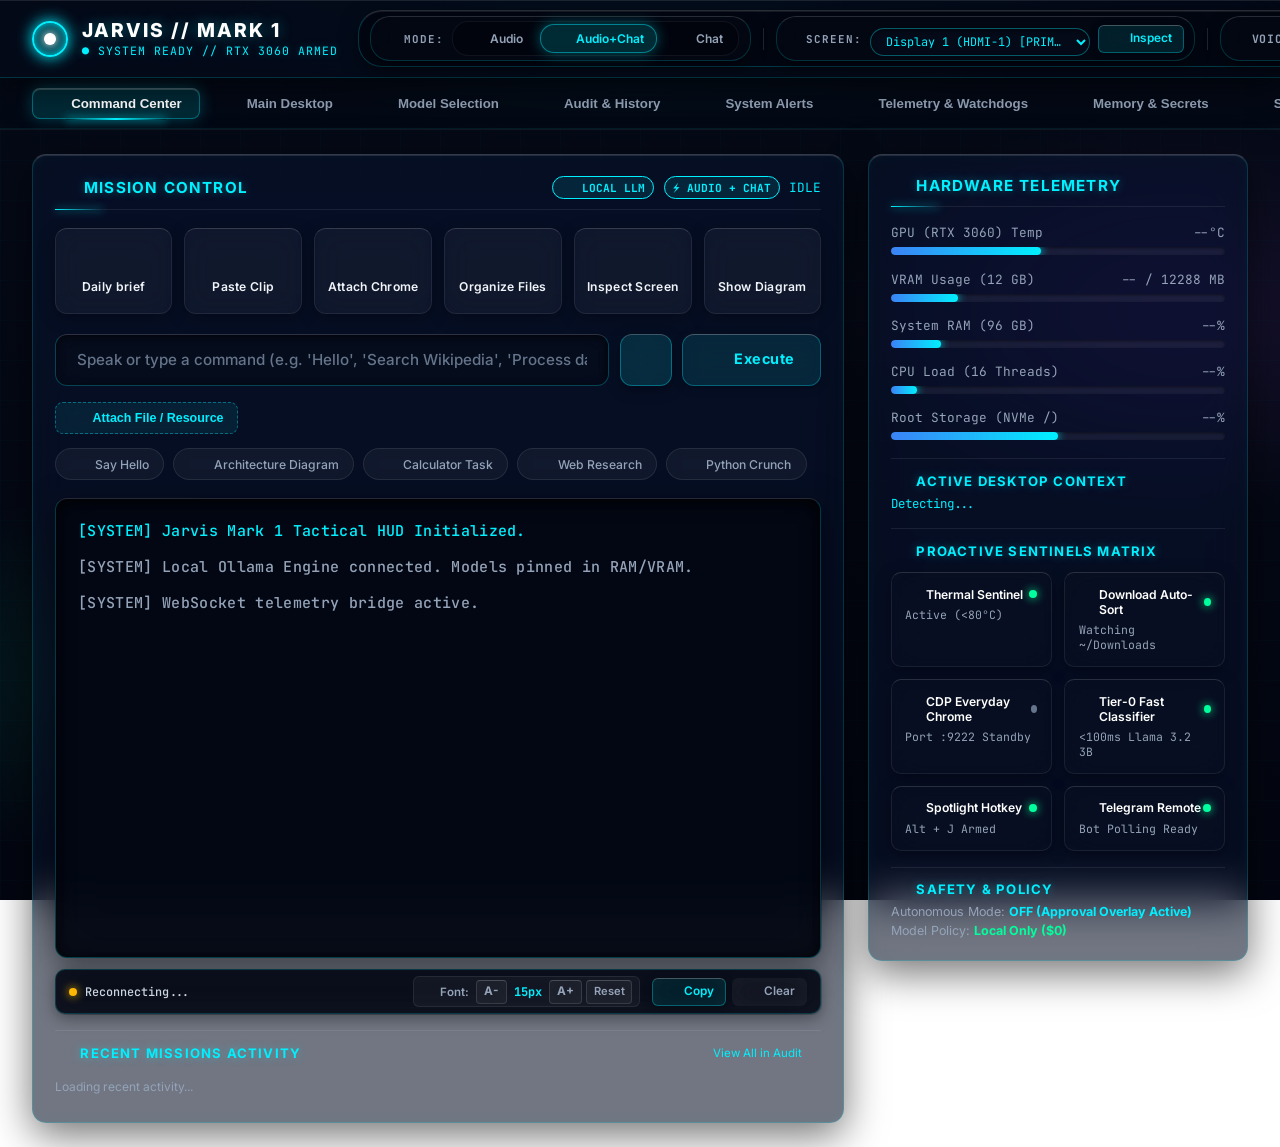
==== src/jarvis/ui/web/index.html @ 9e958ba0 "feat: add audit run HTML and JSON exports, text-to-speech voice features, and related tests" ====
<!DOCTYPE html>
<html lang="en">
<head>
  <meta charset="UTF-8">
  <meta name="viewport" content="width=device-width, initial-scale=1.0">
  <title>JARVIS // Mark 1 Tactical AI HUD</title>
  <link rel="preconnect" href="https://fonts.googleapis.com">
  <link rel="preconnect" href="https://fonts.gstatic.com" crossorigin>
  <link href="https://fonts.googleapis.com/css2?family=Inter:wght@300;400;500;600;700;800&family=JetBrains+Mono:ital,wght@0,400;0,500;0,600;0,700;0,800;1,400;1,500;1,600&display=swap" rel="stylesheet">
  <script src="https://cdn.jsdelivr.net/npm/mermaid@10/dist/mermaid.min.js"></script>
  <script src="https://cdn.jsdelivr.net/npm/lucide@latest/dist/umd/lucide.min.js"></script>
  <style>
    /* ==========================================================================
       JARVIS // MARK 1: HIGH-TECH FUTURISTIC GLASSMORPHIC DESIGN SYSTEM
       ========================================================================== */
    :root {
      /* Deep Void & Cyber Canvas */
      --bg-dark: #030712;
      --bg-space: #070d1d;
      
      /* Glassmorphic Panel & Card Tokens */
      --panel-bg: rgba(11, 20, 40, 0.58);
      --panel-bg-hover: rgba(16, 28, 56, 0.72);
      --panel-bg-solid: rgba(8, 15, 32, 0.88);
      --panel-border: rgba(0, 240, 255, 0.18);
      --panel-border-glow: rgba(0, 240, 255, 0.45);
      --panel-hover: rgba(0, 240, 255, 0.35);
      --glass-specular: rgba(255, 255, 255, 0.18);
      
      /* High-Voltage Cyber Accents */
      --neon-cyan: #00f0ff;
      --neon-cyan-dim: rgba(0, 240, 255, 0.15);
      --neon-blue: #3b82f6;
      --neon-purple: #a855f7;
      --neon-green: #00ff9d;
      --neon-red: #ff2a5f;
      --neon-amber: #ffb703;
      
      /* Modern Typography & Contrast */
      --text-main: #f8fafc;
      --text-muted: #94a3b8;
      --text-dim: #64748b;
      --text-cyan: #38bdf8;
      
      /* Holographic Glows & Elevation */
      --glow: 0 0 20px rgba(0, 240, 255, 0.3);
      --glow-lg: 0 0 35px rgba(0, 240, 255, 0.45);
      --glow-amber: 0 0 20px rgba(255, 183, 3, 0.35);
      --glow-red: 0 0 25px rgba(255, 42, 95, 0.45);
      --glow-green: 0 0 20px rgba(0, 255, 157, 0.35);
      --glass-shadow: 0 12px 40px rgba(0, 0, 0, 0.55), inset 0 1px 0 rgba(255, 255, 255, 0.12), inset 0 0 16px rgba(0, 240, 255, 0.03);
    }

    * { box-sizing: border-box; margin: 0; padding: 0; }

    /* Custom Futuristic Cyber Scrollbars */
    ::-webkit-scrollbar {
      width: 6px;
      height: 6px;
    }
    ::-webkit-scrollbar-track {
      background: rgba(3, 7, 16, 0.6);
    }
    ::-webkit-scrollbar-thumb {
      background: rgba(0, 240, 255, 0.25);
      border-radius: 4px;
      border: 1px solid rgba(255, 255, 255, 0.08);
    }
    ::-webkit-scrollbar-thumb:hover {
      background: rgba(0, 240, 255, 0.55);
      box-shadow: 0 0 10px var(--neon-cyan);
    }
    ::selection {
      background: rgba(0, 240, 255, 0.35);
      color: #ffffff;
    }

    /* Futuristic Cyber Vector Icons */
    .hud-icon {
      width: 15px;
      height: 15px;
      stroke-width: 2.2px;
      display: inline-block;
      vertical-align: -2px;
      margin-right: 0.35rem;
      flex-shrink: 0;
      transition: transform 0.2s ease, filter 0.2s ease;
    }
    .hud-icon-sm {
      width: 13px;
      height: 13px;
      stroke-width: 2.2px;
      display: inline-block;
      vertical-align: -2px;
      margin-right: 0.25rem;
      flex-shrink: 0;
    }
    .hud-icon-xs {
      width: 12px;
      height: 12px;
      stroke-width: 2.2px;
      display: inline-block;
      vertical-align: -2px;
      margin-right: 0.2rem;
      flex-shrink: 0;
    }
    .hud-chip-icon {
      width: 13px;
      height: 13px;
      stroke-width: 2.2px;
      display: inline-block;
      vertical-align: -2px;
      margin-right: 0.35rem;
      color: var(--neon-cyan);
    }
    .tile-icon {
      width: 26px;
      height: 26px;
      stroke-width: 1.9px;
      margin-bottom: 0.35rem;
      display: inline-block;
      filter: drop-shadow(0 0 8px rgba(0, 240, 255, 0.4));
      transition: transform 0.25s ease, filter 0.25s ease;
    }
    .quick-tile:hover .tile-icon {
      transform: scale(1.15);
      filter: drop-shadow(0 0 12px var(--neon-cyan));
    }
    .matrix-icon {
      width: 14px;
      height: 14px;
      stroke-width: 2.2px;
      display: inline-block;
      vertical-align: -2px;
      margin-right: 0.3rem;
      color: var(--neon-cyan);
      filter: drop-shadow(0 0 4px rgba(0, 240, 255, 0.4));
    }
    .manual-icon {
      width: 15px;
      height: 15px;
      stroke-width: 2.2px;
      margin-right: 0.4rem;
      flex-shrink: 0;
    }
    .kpi-icon {
      width: 24px;
      height: 24px;
      stroke-width: 2px;
      margin-bottom: 0.4rem;
      display: inline-block;
    }
    .text-cyan { color: var(--neon-cyan); stroke: var(--neon-cyan); }
    .text-amber { color: var(--neon-amber); stroke: var(--neon-amber); }
    .text-green { color: var(--neon-green); stroke: var(--neon-green); }
    .text-purple { color: var(--neon-purple); stroke: var(--neon-purple); }
    .text-blue { color: var(--neon-blue); stroke: var(--neon-blue); }
    .text-red { color: var(--neon-red); stroke: var(--neon-red); }


    body {
      font-family: 'Inter', -apple-system, BlinkMacSystemFont, 'Segoe UI', Roboto, sans-serif;
      background:
        radial-gradient(ellipse 70% 45% at 50% -12%, rgba(0, 240, 255, 0.14), transparent 60%),
        radial-gradient(ellipse 55% 45% at 92% 35%, rgba(168, 85, 247, 0.11), transparent 50%),
        radial-gradient(ellipse 45% 40% at 8% 75%, rgba(0, 255, 157, 0.08), transparent 50%),
        linear-gradient(180deg, #050a17 0%, #030611 100%);
      background-attachment: fixed;
      color: var(--text-main);
      min-height: 100vh;
      display: flex;
      flex-direction: column;
      overflow-x: hidden;
      position: relative;
    }

    /* Subtle Cybernetic Grid Overlay */
    body::before {
      content: '';
      position: fixed;
      top: 0; left: 0; width: 100vw; height: 100vh;
      background:
        linear-gradient(rgba(0, 240, 255, 0.018) 1px, transparent 1px),
        linear-gradient(90deg, rgba(0, 240, 255, 0.018) 1px, transparent 1px);
      background-size: 40px 40px;
      pointer-events: none;
      z-index: 0;
    }

    /* Top Navigation HUD (Floating Glass Bar - Non-Wrapping Symmetrical Layout) */
    header {
      display: flex;
      align-items: center;
      justify-content: space-between;
      padding: 0.65rem 2rem;
      background: rgba(4, 9, 22, 0.78);
      backdrop-filter: blur(24px) saturate(200%);
      -webkit-backdrop-filter: blur(24px) saturate(200%);
      border-bottom: 1px solid rgba(0, 240, 255, 0.18);
      box-shadow: 0 8px 32px rgba(0, 0, 0, 0.55), inset 0 1px 0 rgba(255, 255, 255, 0.1);
      position: sticky;
      top: 0;
      z-index: 100;
      gap: 1.25rem;
    }
    .logo-group {
      display: flex;
      align-items: center;
      gap: 0.9rem;
      flex-shrink: 0;
    }
    .arc-reactor {
      width: 36px;
      height: 36px;
      border-radius: 50%;
      border: 2px solid var(--neon-cyan);
      box-shadow: 0 0 16px var(--neon-cyan), inset 0 0 10px var(--neon-cyan);
      animation: pulseReactor 2.5s infinite alternate ease-in-out;
      display: flex;
      align-items: center;
      justify-content: center;
      position: relative;
      background: radial-gradient(circle, rgba(0, 240, 255, 0.3) 0%, transparent 75%);
      flex-shrink: 0;
    }
    .arc-reactor::after {
      content: '';
      width: 12px;
      height: 12px;
      border-radius: 50%;
      background: #ffffff;
      box-shadow: 0 0 10px #ffffff, 0 0 20px var(--neon-cyan);
    }
    @keyframes pulseReactor {
      0% { transform: scale(0.95); box-shadow: 0 0 10px var(--neon-cyan), inset 0 0 6px var(--neon-cyan); }
      100% { transform: scale(1.05); box-shadow: 0 0 24px var(--neon-cyan), inset 0 0 14px var(--neon-cyan); }
    }
    .logo-text h1 {
      font-size: 1.2rem;
      font-weight: 800;
      letter-spacing: 2px;
      color: #ffffff;
      text-transform: uppercase;
      text-shadow: 0 0 14px rgba(0, 240, 255, 0.4);
      line-height: 1.1;
    }
    .logo-text span {
      font-size: 0.72rem;
      color: var(--neon-cyan);
      letter-spacing: 1px;
      font-family: 'JetBrains Mono', monospace;
      text-shadow: 0 0 8px rgba(0, 240, 255, 0.3);
      display: block;
      margin-top: 2px;
    }

    /* Center HUD Controls Capsule */
    .header-center-controls {
      display: flex;
      align-items: center;
      gap: 0.75rem;
      background: rgba(3, 7, 18, 0.82);
      backdrop-filter: blur(18px);
      -webkit-backdrop-filter: blur(18px);
      padding: 0.28rem 0.65rem;
      border-radius: 24px;
      border: 1px solid rgba(0, 240, 255, 0.22);
      border-top: 1px solid rgba(255, 255, 255, 0.16);
      box-shadow: 0 4px 20px rgba(0, 0, 0, 0.4), inset 0 1px 0 rgba(255, 255, 255, 0.08);
      flex-shrink: 0;
    }
    .header-divider {
      width: 1px;
      height: 22px;
      background: rgba(255, 255, 255, 0.12);
    }
    .mode-selector-wrapper {
      display: flex;
      align-items: center;
      gap: 0.45rem;
    }
    .mode-selector-label, .desktop-selector-label {
      font-size: 0.7rem;
      font-weight: 700;
      color: var(--text-muted);
      letter-spacing: 0.8px;
      display: inline-flex;
      align-items: center;
      gap: 0.25rem;
      font-family: 'JetBrains Mono', monospace;
    }
    .desktop-selector-wrapper, .voice-selector-wrapper, .backend-selector-wrapper {
      display: flex;
      align-items: center;
      gap: 0.45rem;
    }
    #desktop-select-dropdown, #voice-select-dropdown, #audio-hud-voice-select, #sel-cloud-model {
      height: 28px;
      background: rgba(6, 12, 26, 0.85);
      color: var(--neon-cyan);
      border: 1px solid rgba(0, 240, 255, 0.35);
      border-radius: 14px;
      font-size: 0.74rem;
      padding: 0 0.65rem;
      font-family: 'JetBrains Mono', monospace;
      cursor: pointer;
      outline: none;
      box-shadow: inset 0 1px 4px rgba(0, 0, 0, 0.5);
      max-width: 220px;
      text-overflow: ellipsis;
      white-space: nowrap;
      overflow: hidden;
    }
    #desktop-select-dropdown:hover, #voice-select-dropdown:hover, #audio-hud-voice-select:hover, #sel-cloud-model:hover {
      border-color: var(--neon-cyan);
      box-shadow: 0 0 8px rgba(0, 240, 255, 0.3);
    }
    .voice-selector-label, .backend-selector-label {
      font-size: 0.72rem;
      font-weight: 700;
      letter-spacing: 0.8px;
      color: #94a3b8;
      display: flex;
      align-items: center;
      gap: 0.3rem;
      white-space: nowrap;
      font-family: 'JetBrains Mono', monospace;
    }
    #voice-select-dropdown option, #audio-hud-voice-select option, #sel-voice-model option, #sel-cloud-model option {
      background: #090e17;
      color: #e2e8f0;
      font-family: 'JetBrains Mono', monospace;
      font-size: 0.8rem;
    }
    #voice-select-dropdown optgroup, #audio-hud-voice-select optgroup, #sel-voice-model optgroup, #sel-cloud-model optgroup {
      background: #050811;
      color: var(--neon-cyan);
      font-weight: bold;
    }
    .policy-hero-grid {
      display: grid;
      grid-template-columns: repeat(auto-fit, minmax(260px, 1fr));
      gap: 1.25rem;
      margin-bottom: 1.25rem;
    }
    .policy-hero-card {
      background: rgba(8, 16, 32, 0.65);
      backdrop-filter: blur(14px);
      border: 1px solid var(--panel-border);
      border-radius: 10px;
      padding: 1.1rem;
      cursor: pointer;
      transition: all 0.25s cubic-bezier(0.16, 1, 0.3, 1);
      position: relative;
      overflow: hidden;
    }
    .policy-hero-card:hover {
      border-color: rgba(0, 240, 255, 0.45);
      transform: translateY(-2px);
      box-shadow: 0 6px 20px rgba(0, 240, 255, 0.15);
    }
    .policy-hero-card.active {
      border: 1px solid var(--neon-cyan);
      background: rgba(0, 240, 255, 0.08);
      box-shadow: 0 0 20px rgba(0, 240, 255, 0.22);
    }
    .policy-hero-card.active::before {
      content: '';
      position: absolute;
      top: 0;
      left: 0;
      right: 0;
      height: 3px;
      background: linear-gradient(90deg, transparent, var(--neon-cyan), transparent);
    }
    .voice-speed-control {
      display: flex;
      align-items: center;
      gap: 0.35rem;
    }
    .voice-speed-badge {
      font-family: 'JetBrains Mono', monospace;
      font-size: 0.7rem;
      font-weight: 700;
      color: var(--neon-cyan);
      background: rgba(0, 240, 255, 0.12);
      border: 1px solid rgba(0, 240, 255, 0.35);
      border-radius: 6px;
      padding: 0.1rem 0.35rem;
      min-width: 38px;
      text-align: center;
      box-shadow: inset 0 1px 3px rgba(0, 0, 0, 0.5);
    }
    input[type="range"] {
      -webkit-appearance: none;
      appearance: none;
      height: 5px;
      background: rgba(0, 240, 255, 0.25);
      border-radius: 3px;
      outline: none;
      cursor: pointer;
      vertical-align: middle;
      transition: background 0.2s, box-shadow 0.2s;
    }
    input[type="range"]:hover {
      background: rgba(0, 240, 255, 0.45);
      box-shadow: 0 0 6px rgba(0, 240, 255, 0.3);
    }
    input[type="range"]::-webkit-slider-thumb {
      -webkit-appearance: none;
      appearance: none;
      width: 13px;
      height: 13px;
      border-radius: 50%;
      background: var(--neon-cyan);
      border: 2px solid #ffffff;
      box-shadow: 0 0 6px var(--neon-cyan);
      cursor: pointer;
      transition: transform 0.15s, box-shadow 0.15s;
    }
    input[type="range"]::-webkit-slider-thumb:hover {
      transform: scale(1.2);
      box-shadow: 0 0 10px var(--neon-cyan), 0 0 4px #ffffff;
    }
    input[type="range"]::-moz-range-thumb {
      width: 13px;
      height: 13px;
      border-radius: 50%;
      background: var(--neon-cyan);
      border: 2px solid #ffffff;
      box-shadow: 0 0 6px var(--neon-cyan);
      cursor: pointer;
      transition: transform 0.15s, box-shadow 0.15s;
    }
    input[type="range"]::-moz-range-thumb:hover {
      transform: scale(1.2);
      box-shadow: 0 0 10px var(--neon-cyan), 0 0 4px #ffffff;
    }

    .top-actions {
      display: flex;
      align-items: center;
      gap: 0.6rem;
      flex-shrink: 0;
    }

    /* Glassmorphic Futuristic Buttons - Standardized Heights & Radii */
    .btn {
      height: 36px;
      padding: 0 1rem;
      border-radius: 8px;
      font-size: 0.8rem;
      font-weight: 600;
      cursor: pointer;
      display: inline-flex;
      align-items: center;
      justify-content: center;
      gap: 0.45rem;
      transition: all 0.25s cubic-bezier(0.16, 1, 0.3, 1);
      text-decoration: none;
      backdrop-filter: blur(12px);
      -webkit-backdrop-filter: blur(12px);
      border: 1px solid transparent;
      font-family: 'Inter', sans-serif;
      position: relative;
      overflow: hidden;
      white-space: nowrap;
      line-height: 1;
      flex-shrink: 0;
    }
    .btn-sm {
      height: 28px;
      padding: 0 0.65rem;
      font-size: 0.74rem;
      border-radius: 6px;
      gap: 0.35rem;
    }
    .btn-lg {
      height: 48px;
      padding: 0 1.6rem;
      font-size: 0.9rem;
      font-weight: 700;
      border-radius: 10px;
      gap: 0.55rem;
    }
    .btn-cyan {
      background: rgba(0, 240, 255, 0.1);
      border: 1px solid rgba(0, 240, 255, 0.32);
      border-top: 1px solid rgba(255, 255, 255, 0.25);
      color: var(--neon-cyan);
      box-shadow: 0 2px 10px rgba(0, 0, 0, 0.3);
    }
    .btn-cyan:hover {
      background: rgba(0, 240, 255, 0.22);
      border-color: var(--neon-cyan);
      color: #ffffff;
      box-shadow: 0 0 20px rgba(0, 240, 255, 0.45), inset 0 1px 0 rgba(255, 255, 255, 0.3);
      transform: translateY(-1.5px);
    }
    .btn-cyan:active { transform: translateY(0); }
    
    .btn-warning {
      background: rgba(255, 183, 3, 0.12);
      border: 1px solid rgba(255, 183, 3, 0.38);
      border-top: 1px solid rgba(255, 255, 255, 0.25);
      color: var(--neon-amber);
      box-shadow: 0 2px 10px rgba(0, 0, 0, 0.3);
    }
    .btn-warning:hover {
      background: rgba(255, 183, 3, 0.24);
      border-color: var(--neon-amber);
      color: #ffffff;
      box-shadow: 0 0 20px rgba(255, 183, 3, 0.45), inset 0 1px 0 rgba(255, 255, 255, 0.3);
      transform: translateY(-1.5px);
    }
    .btn-warning:active { transform: translateY(0); }

    .btn-danger {
      background: rgba(255, 42, 95, 0.14);
      border: 1px solid rgba(255, 42, 95, 0.45);
      border-top: 1px solid rgba(255, 255, 255, 0.25);
      color: var(--neon-red);
      box-shadow: 0 2px 10px rgba(0, 0, 0, 0.3);
    }
    .btn-danger:hover {
      background: rgba(255, 42, 95, 0.3);
      border-color: var(--neon-red);
      color: #ffffff;
      box-shadow: 0 0 24px rgba(255, 42, 95, 0.55), inset 0 1px 0 rgba(255, 255, 255, 0.3);
      transform: translateY(-1.5px);
    }
    .btn-danger:active { transform: translateY(0); }

    .btn-outline {
      background: rgba(255, 255, 255, 0.05);
      border: 1px solid rgba(255, 255, 255, 0.12);
      border-top: 1px solid rgba(255, 255, 255, 0.2);
      color: var(--text-muted);
    }
    .btn-outline:hover {
      background: rgba(255, 255, 255, 0.12);
      border-color: rgba(255, 255, 255, 0.3);
      color: #ffffff;
      transform: translateY(-1px);
    }

    /* Tabs Navigation (Glass Dock Aesthetic) */
    .tabs {
      display: flex;
      gap: 0.45rem;
      padding: 0.6rem 2rem;
      background: rgba(4, 9, 20, 0.45);
      backdrop-filter: blur(16px);
      -webkit-backdrop-filter: blur(16px);
      border-bottom: 1px solid rgba(255, 255, 255, 0.06);
      box-shadow: inset 0 -1px 0 rgba(0, 240, 255, 0.08);
      overflow-x: auto;
    }
    .tab-btn {
      background: transparent;
      border: 1px solid transparent;
      color: var(--text-muted);
      padding: 0.45rem 1.1rem;
      font-size: 0.83rem;
      font-weight: 600;
      cursor: pointer;
      border-radius: 8px;
      transition: all 0.25s cubic-bezier(0.16, 1, 0.3, 1);
      display: inline-flex;
      align-items: center;
      position: relative;
      white-space: nowrap;
    }
    .tab-btn:hover {
      color: #f8fafc;
      background: rgba(0, 240, 255, 0.08);
      border-color: rgba(0, 240, 255, 0.18);
    }
    .tab-btn.active {
      color: #ffffff;
      background: rgba(0, 240, 255, 0.14);
      border: 1px solid rgba(0, 240, 255, 0.35);
      border-top: 1px solid rgba(255, 255, 255, 0.25);
      box-shadow: 0 0 16px rgba(0, 240, 255, 0.25), inset 0 1px 0 rgba(255, 255, 255, 0.2);
    }
    .tab-btn.active::after {
      content: '';
      position: absolute;
      bottom: -2px;
      left: 20%;
      width: 60%;
      height: 2px;
      background: linear-gradient(90deg, transparent, var(--neon-cyan), transparent);
      box-shadow: 0 0 8px var(--neon-cyan);
    }
    .badge {
      background: var(--neon-red);
      color: #ffffff;
      font-size: 0.7rem;
      padding: 0.1rem 0.45rem;
      border-radius: 10px;
      margin-left: 0.35rem;
      box-shadow: 0 0 8px rgba(255, 42, 95, 0.6);
      font-weight: 700;
    }

    /* Main Container */
    main {
      flex: 1;
      padding: 1.5rem 2rem;
      max-width: 1600px;
      margin: 0 auto;
      width: 100%;
      position: relative;
      z-index: 1;
    }
    .tab-content { display: none; }
    .tab-content.active { display: grid; gap: 1.5rem; }

    /* Glassmorphic Cards & Panels */
    .card {
      background: var(--panel-bg);
      backdrop-filter: blur(22px) saturate(190%);
      -webkit-backdrop-filter: blur(22px) saturate(190%);
      border: 1px solid var(--panel-border);
      border-top: 1px solid var(--glass-specular);
      border-radius: 14px;
      padding: 1.35rem;
      box-shadow: var(--glass-shadow);
      transition: border-color 0.3s ease, box-shadow 0.3s ease, transform 0.25s ease;
      position: relative;
    }
    .card:hover {
      border-color: rgba(0, 240, 255, 0.32);
      box-shadow: 0 16px 48px rgba(0, 0, 0, 0.6), inset 0 1px 0 rgba(255, 255, 255, 0.16), 0 0 18px rgba(0, 240, 255, 0.16);
    }
    .card-header {
      display: flex;
      justify-content: space-between;
      align-items: center;
      margin-bottom: 1.1rem;
      padding-bottom: 0.65rem;
      border-bottom: 1px solid rgba(255, 255, 255, 0.08);
      position: relative;
    }
    .card-header::after {
      content: '';
      position: absolute;
      bottom: -1px;
      left: 0;
      width: 48px;
      height: 1px;
      background: linear-gradient(90deg, var(--neon-cyan), transparent);
      box-shadow: 0 0 8px var(--neon-cyan);
    }
    .card-title {
      font-size: 0.95rem;
      font-weight: 700;
      text-transform: uppercase;
      letter-spacing: 1.2px;
      color: var(--neon-cyan);
      display: flex;
      align-items: center;
      gap: 0.55rem;
      text-shadow: 0 0 10px rgba(0, 240, 255, 0.35);
    }

    /* Precision Prompt Input Bar */
    .input-box {
      display: flex;
      gap: 0.65rem;
      align-items: center;
      margin-bottom: 1rem;
      height: 52px;
    }
    .input-box input {
      flex: 1;
      height: 100%;
      background: rgba(6, 12, 26, 0.78);
      backdrop-filter: blur(16px);
      -webkit-backdrop-filter: blur(16px);
      border: 1px solid rgba(0, 240, 255, 0.25);
      border-top: 1px solid rgba(255, 255, 255, 0.16);
      padding: 0 1.35rem;
      border-radius: 12px;
      color: #f8fafc;
      font-size: 0.95rem;
      font-family: inherit;
      font-weight: 500;
      outline: none;
      transition: all 0.25s cubic-bezier(0.16, 1, 0.3, 1);
      box-shadow: inset 0 2px 8px rgba(0, 0, 0, 0.55);
    }
    .input-box input::placeholder {
      color: var(--text-dim);
    }
    .input-box input:focus {
      border-color: var(--neon-cyan);
      box-shadow: 0 0 20px rgba(0, 240, 255, 0.35), inset 0 2px 6px rgba(0, 0, 0, 0.6);
      background: rgba(8, 16, 36, 0.9);
    }
    .mic-btn {
      width: 52px;
      height: 52px;
      padding: 0;
      background: rgba(0, 240, 255, 0.12);
      backdrop-filter: blur(12px);
      -webkit-backdrop-filter: blur(12px);
      border: 1px solid rgba(0, 240, 255, 0.35);
      border-top: 1px solid rgba(255, 255, 255, 0.22);
      color: var(--neon-cyan);
      border-radius: 12px;
      cursor: pointer;
      display: inline-flex;
      align-items: center;
      justify-content: center;
      transition: all 0.25s cubic-bezier(0.16, 1, 0.3, 1);
      box-shadow: 0 4px 14px rgba(0, 0, 0, 0.35);
      flex-shrink: 0;
    }
    .mic-btn:hover {
      background: rgba(0, 240, 255, 0.24);
      border-color: var(--neon-cyan);
      box-shadow: 0 0 22px rgba(0, 240, 255, 0.45);
      transform: translateY(-1.5px);
    }
    .mic-btn.listening {
      background: rgba(255, 42, 95, 0.35);
      border-color: var(--neon-red);
      color: #ffffff;
      box-shadow: 0 0 24px rgba(255, 42, 95, 0.7);
      animation: pulseAlert 1s infinite alternate ease-in-out;
    }
    .btn-execute {
      height: 52px;
      padding: 0 1.6rem;
      border-radius: 12px;
      font-size: 0.9rem;
      font-weight: 700;
      letter-spacing: 0.5px;
      display: inline-flex;
      align-items: center;
      justify-content: center;
      gap: 0.55rem;
      flex-shrink: 0;
    }
    @keyframes pulseAlert {
      0% { transform: scale(0.98); box-shadow: 0 0 12px rgba(255, 42, 95, 0.4); }
      100% { transform: scale(1.05); box-shadow: 0 0 28px rgba(255, 42, 95, 0.85); }
    }

    /* Attachments Bar */
    .attachments-bar {
      display: flex;
      align-items: center;
      gap: 0.65rem;
      margin-bottom: 0.9rem;
      flex-wrap: wrap;
    }
    .attach-btn {
      height: 32px;
      background: rgba(0, 240, 255, 0.08);
      backdrop-filter: blur(12px);
      border: 1px dashed rgba(0, 240, 255, 0.38);
      color: var(--neon-cyan);
      padding: 0 0.85rem;
      border-radius: 8px;
      font-size: 0.78rem;
      font-weight: 600;
      cursor: pointer;
      display: inline-flex;
      align-items: center;
      gap: 0.4rem;
      transition: all 0.2s ease;
    }
    .attach-btn:hover {
      background: rgba(0, 240, 255, 0.18);
      border-color: var(--neon-cyan);
      box-shadow: 0 0 14px rgba(0, 240, 255, 0.35);
      color: #ffffff;
    }
    .attachment-chip {
      height: 32px;
      background: rgba(0, 240, 255, 0.12);
      backdrop-filter: blur(10px);
      border: 1px solid rgba(0, 240, 255, 0.4);
      color: #ffffff;
      padding: 0 0.75rem;
      border-radius: 16px;
      font-size: 0.76rem;
      display: inline-flex;
      align-items: center;
      gap: 0.45rem;
      box-shadow: 0 2px 8px rgba(0, 0, 0, 0.3);
    }
    .attachment-chip .remove-btn {
      cursor: pointer;
      color: var(--neon-red);
      font-weight: bold;
      font-size: 0.85rem;
      transition: transform 0.15s;
    }
    .attachment-chip .remove-btn:hover {
      transform: scale(1.25);
    }

    /* Quick Action Widgets (Homepage Holographic Uniform Tiles) */
    .quick-widgets-grid {
      display: grid;
      grid-template-columns: repeat(6, 1fr);
      gap: 0.75rem;
      margin-bottom: 1.25rem;
    }
    .quick-tile {
      background: rgba(255, 255, 255, 0.035);
      backdrop-filter: blur(14px);
      -webkit-backdrop-filter: blur(14px);
      border: 1px solid rgba(255, 255, 255, 0.08);
      border-top: 1px solid rgba(255, 255, 255, 0.16);
      border-radius: 12px;
      padding: 0.85rem 0.6rem;
      min-height: 86px;
      display: flex;
      flex-direction: column;
      align-items: center;
      justify-content: center;
      text-align: center;
      cursor: pointer;
      transition: all 0.25s cubic-bezier(0.16, 1, 0.3, 1);
      box-shadow: 0 4px 16px rgba(0, 0, 0, 0.35);
    }
    .quick-tile:hover {
      background: rgba(0, 240, 255, 0.12);
      border-color: rgba(0, 240, 255, 0.45);
      transform: translateY(-3px);
      box-shadow: 0 10px 28px rgba(0, 0, 0, 0.5), 0 0 20px rgba(0, 240, 255, 0.3);
    }
    .quick-tile-icon { font-size: 1.3rem; margin-bottom: 0.3rem; filter: drop-shadow(0 0 6px rgba(255,255,255,0.2)); }
    .quick-tile-title { font-size: 0.76rem; font-weight: 600; color: #f1f5f9; letter-spacing: 0.3px; }

    /* Live Progress HUD */
    .mission-progress-bar {
      margin-bottom: 1rem;
      padding: 0.85rem;
      background: rgba(4, 9, 20, 0.55);
      backdrop-filter: blur(14px);
      border: 1px solid rgba(0, 240, 255, 0.25);
      border-radius: 10px;
      display: none;
      box-shadow: inset 0 2px 8px rgba(0,0,0,0.5);
    }
    .mission-progress-bar.active { display: block; }
    .mission-step-text {
      display: flex;
      justify-content: space-between;
      font-size: 0.8rem;
      color: var(--neon-cyan);
      font-weight: 600;
      margin-bottom: 0.45rem;
      letter-spacing: 0.5px;
    }

    /* Chips */
    .chips {
      display: flex;
      flex-wrap: wrap;
      gap: 0.55rem;
      margin-bottom: 1.15rem;
    }
    .chip {
      height: 32px;
      background: rgba(255, 255, 255, 0.04);
      backdrop-filter: blur(10px);
      border: 1px solid rgba(255, 255, 255, 0.09);
      padding: 0 0.9rem;
      border-radius: 16px;
      font-size: 0.76rem;
      font-weight: 500;
      cursor: pointer;
      color: var(--text-muted);
      display: inline-flex;
      align-items: center;
      gap: 0.4rem;
      transition: all 0.2s ease;
    }
    .chip:hover {
      background: rgba(0, 240, 255, 0.12);
      border-color: var(--neon-cyan);
      color: #ffffff;
      box-shadow: 0 0 14px rgba(0, 240, 255, 0.28);
      transform: translateY(-1px);
    }

    /* Terminal Console (Glassmorphic Obsidian Deck - High Readability & Contrast) */
    .terminal {
      background: rgba(3, 7, 18, 0.92);
      backdrop-filter: blur(24px) saturate(190%);
      -webkit-backdrop-filter: blur(24px) saturate(190%);
      border: 1px solid rgba(0, 240, 255, 0.22);
      border-top: 1px solid rgba(255, 255, 255, 0.14);
      border-radius: 12px;
      height: 460px;
      padding: 1.25rem 1.4rem;
      font-family: 'JetBrains Mono', 'Fira Code', 'Cascadia Code', Menlo, Monaco, Consolas, monospace;
      font-size: var(--terminal-font-size, 15px);
      font-weight: 500;
      letter-spacing: 0.022em;
      line-height: 1.7;
      overflow-y: auto;
      display: flex;
      flex-direction: column;
      gap: 0.65rem;
      box-shadow: inset 0 3px 18px rgba(0, 0, 0, 0.85), 0 8px 30px rgba(0, 0, 0, 0.5);
    }
    .log-line {
      font-size: var(--terminal-font-size, 15px);
      font-weight: 500;
      line-height: 1.7;
      letter-spacing: 0.022em;
      word-break: break-word;
      color: #f1f5f9;
      transition: background 0.15s ease;
    }
    .log-line:hover {
      background: rgba(255, 255, 255, 0.03);
    }
    .log-thought {
      color: #93c5fd;
      font-style: italic;
      font-weight: 500;
      background: rgba(56, 189, 248, 0.08);
      border-left: 3.5px solid #38bdf8;
      padding: 0.45rem 0.85rem;
      border-radius: 0 8px 8px 0;
    }
    .log-action {
      color: #fed7aa;
      font-weight: 600;
      background: rgba(251, 146, 60, 0.09);
      border-left: 3.5px solid #fb923c;
      padding: 0.45rem 0.85rem;
      border-radius: 0 8px 8px 0;
    }
    .log-step {
      color: var(--neon-cyan);
      font-weight: 700;
      font-size: 1.03em;
      letter-spacing: 0.03em;
      background: rgba(0, 240, 255, 0.09);
      border: 1px solid rgba(0, 240, 255, 0.28);
      border-left: 4px solid var(--neon-cyan);
      padding: 0.55rem 0.95rem;
      border-radius: 0 8px 8px 0;
      margin-top: 0.65rem;
      margin-bottom: 0.25rem;
      box-shadow: 0 2px 10px rgba(0, 240, 255, 0.1);
    }
    .log-result {
      color: #4ade80;
      font-weight: 600;
      background: rgba(34, 197, 94, 0.09);
      border-left: 3.5px solid #22c55e;
      padding: 0.5rem 0.85rem;
      border-radius: 0 8px 8px 0;
      text-shadow: 0 0 8px rgba(34, 197, 94, 0.25);
    }
    .log-error {
      color: #fca5a5;
      font-weight: 700;
      background: rgba(239, 68, 68, 0.12);
      border-left: 3.5px solid #ef4444;
      padding: 0.5rem 0.85rem;
      border-radius: 0 8px 8px 0;
      text-shadow: 0 0 10px rgba(239, 68, 68, 0.35);
    }

    /* Telemetry Meters */
    .meter-group {
      display: flex;
      flex-direction: column;
      gap: 0.95rem;
    }
    .meter-label {
      display: flex;
      justify-content: space-between;
      font-size: 0.8rem;
      color: var(--text-muted);
      margin-bottom: 0.38rem;
      font-family: 'JetBrains Mono', monospace;
    }
    .progress-track {
      width: 100%;
      height: 8px;
      background: rgba(255, 255, 255, 0.06);
      border-radius: 4px;
      overflow: hidden;
      box-shadow: inset 0 1px 3px rgba(0, 0, 0, 0.5);
    }
    .progress-bar {
      height: 100%;
      background: linear-gradient(90deg, var(--neon-blue), var(--neon-cyan));
      border-radius: 4px;
      width: 0%;
      transition: width 0.5s cubic-bezier(0.16, 1, 0.3, 1);
      box-shadow: 0 0 10px var(--neon-cyan);
    }

    /* KPI Metrics in Audit Tab */
    .kpi-grid {
      display: grid;
      grid-template-columns: repeat(auto-fit, minmax(180px, 1fr));
      gap: 1.1rem;
      margin-bottom: 1.5rem;
    }
    .kpi-card {
      background: rgba(10, 18, 36, 0.55);
      backdrop-filter: blur(18px);
      -webkit-backdrop-filter: blur(18px);
      border: 1px solid var(--panel-border);
      border-top: 1px solid var(--glass-specular);
      border-radius: 12px;
      padding: 1.15rem;
      text-align: center;
      box-shadow: var(--glass-shadow);
      transition: transform 0.2s ease, border-color 0.2s ease;
    }
    .kpi-card:hover {
      transform: translateY(-2px);
      border-color: rgba(0, 240, 255, 0.35);
      box-shadow: 0 14px 36px rgba(0, 0, 0, 0.55), 0 0 20px rgba(0, 240, 255, 0.2);
    }
    .kpi-val { font-size: 1.85rem; font-weight: 700; color: var(--neon-cyan); text-shadow: 0 0 14px rgba(0, 240, 255, 0.4); }
    .kpi-label { font-size: 0.74rem; text-transform: uppercase; letter-spacing: 0.8px; color: var(--text-muted); margin-top: 0.25rem; font-family: 'JetBrains Mono', monospace; }

    /* History Grid */
    .history-grid {
      display: grid;
      grid-template-columns: 320px 1fr;
      gap: 1.5rem;
    }
    .history-list {
      max-height: 600px;
      overflow-y: auto;
      display: flex;
      flex-direction: column;
      gap: 0.75rem;
    }
    .history-item {
      padding: 0.95rem;
      background: rgba(255, 255, 255, 0.035);
      backdrop-filter: blur(12px);
      border: 1px solid rgba(255, 255, 255, 0.07);
      border-radius: 10px;
      cursor: pointer;
      transition: all 0.2s ease;
    }
    .history-item:hover, .history-item.selected {
      border-color: var(--neon-cyan);
      background: rgba(0, 240, 255, 0.1);
      box-shadow: 0 0 18px rgba(0, 240, 255, 0.22);
    }
    /* Report Download Group & Menu */
    .report-download-group {
      position: relative;
      display: inline-flex;
      align-items: stretch;
    }
    .report-dropdown-toggle {
      padding: 0 0.5rem !important;
      border-top-left-radius: 0 !important;
      border-bottom-left-radius: 0 !important;
      border-left: 1px solid rgba(255, 255, 255, 0.2) !important;
    }
    .report-main-btn {
      border-top-right-radius: 0 !important;
      border-bottom-right-radius: 0 !important;
    }
    .report-dropdown-menu {
      position: absolute;
      top: calc(100% + 6px);
      right: 0;
      min-width: 230px;
      background: rgba(6, 12, 26, 0.96);
      backdrop-filter: blur(18px);
      -webkit-backdrop-filter: blur(18px);
      border: 1px solid var(--panel-border);
      border-top: 1px solid rgba(0, 240, 255, 0.4);
      border-radius: 8px;
      box-shadow: 0 10px 30px rgba(0, 0, 0, 0.75), 0 0 16px rgba(0, 240, 255, 0.18);
      z-index: 1000;
      padding: 0.4rem 0;
      display: none;
    }
    .report-dropdown-menu.show {
      display: block;
      animation: fadeInDown 0.18s cubic-bezier(0.16, 1, 0.3, 1);
    }
    .report-dropdown-item {
      padding: 0.6rem 0.95rem;
      font-size: 0.78rem;
      color: #e2e8f0;
      display: flex;
      align-items: center;
      gap: 0.6rem;
      cursor: pointer;
      transition: all 0.15s ease;
      font-weight: 500;
    }
    .report-dropdown-item:hover {
      background: rgba(0, 240, 255, 0.15);
      color: #ffffff;
    }
    .report-dropdown-divider {
      height: 1px;
      background: rgba(255, 255, 255, 0.08);
      margin: 0.35rem 0;
    }
    .history-filmstrip {
      display: flex;
      flex-direction: column;
      gap: 1.25rem;
      max-height: 600px;
      overflow-y: auto;
    }
    .step-card {
      background: rgba(8, 14, 30, 0.55);
      backdrop-filter: blur(16px);
      border: 1px solid rgba(255, 255, 255, 0.09);
      border-top: 1px solid rgba(255, 255, 255, 0.15);
      border-radius: 10px;
      padding: 1.15rem;
      box-shadow: 0 8px 28px rgba(0, 0, 0, 0.4);
    }
    .step-badge {
      display: inline-flex;
      align-items: center;
      gap: 0.35rem;
      font-size: 0.75rem;
      font-weight: 700;
      padding: 0.22rem 0.55rem;
      border-radius: 6px;
      text-transform: uppercase;
      letter-spacing: 0.5px;
    }
    .step-badge-desktop { background: rgba(0, 240, 255, 0.18); color: var(--neon-cyan); border: 1px solid rgba(0, 240, 255, 0.35); }
    .step-badge-browser { background: rgba(59, 130, 246, 0.2); color: #93c5fd; border: 1px solid rgba(59, 130, 246, 0.35); }
    .step-badge-python { background: rgba(0, 255, 157, 0.18); color: var(--neon-green); border: 1px solid rgba(0, 255, 157, 0.35); }
    .step-badge-shell { background: rgba(255, 183, 3, 0.18); color: var(--neon-amber); border: 1px solid rgba(255, 183, 3, 0.35); }

    .step-img {
      width: 100%;
      max-height: 380px;
      object-fit: contain;
      border-radius: 8px;
      margin-top: 0.85rem;
      border: 1px solid rgba(255, 255, 255, 0.12);
      cursor: zoom-in;
      transition: transform 0.2s ease, box-shadow 0.2s ease;
      background: #02050e;
    }
    .step-img:hover {
      transform: scale(1.01);
      box-shadow: 0 0 20px rgba(0, 240, 255, 0.3);
    }

    /* Modal for Resource Request (Glassmorphic) */
    .modal-overlay {
      position: fixed;
      top: 0; left: 0; right: 0; bottom: 0;
      background: rgba(2, 6, 15, 0.82);
      backdrop-filter: blur(24px) saturate(180%);
      -webkit-backdrop-filter: blur(24px) saturate(180%);
      display: none;
      align-items: center;
      justify-content: center;
      z-index: 999;
      padding: 1.25rem;
    }
    .modal-overlay.active { display: flex; }
    .modal-card {
      background: rgba(12, 22, 44, 0.85);
      backdrop-filter: blur(28px);
      -webkit-backdrop-filter: blur(28px);
      border: 1px solid var(--neon-amber);
      border-top: 1px solid rgba(255, 255, 255, 0.3);
      border-radius: 14px;
      padding: 1.85rem;
      max-width: 540px;
      width: 90%;
      box-shadow: 0 24px 64px rgba(0, 0, 0, 0.8), 0 0 40px rgba(255, 183, 3, 0.25), inset 0 1px 0 rgba(255, 255, 255, 0.2);
    }

    select {
      background: rgba(6, 12, 26, 0.8);
      backdrop-filter: blur(12px);
      color: var(--neon-cyan);
      border: 1px solid var(--panel-border);
      padding: 0.55rem 0.75rem;
      border-radius: 8px;
      width: 100%;
      font-family: 'JetBrains Mono', monospace;
      outline: none;
      margin-top: 0.4rem;
      box-shadow: inset 0 1px 4px rgba(0, 0, 0, 0.5);
    }
    select:focus {
      border-color: var(--neon-cyan);
      box-shadow: 0 0 14px rgba(0, 240, 255, 0.35);
    }

    /* Watchdog Matrix Grid (Glassmorphic Sentinel Cards) */
    .watchdog-grid {
      display: grid;
      grid-template-columns: repeat(auto-fit, minmax(140px, 1fr));
      gap: 0.75rem;
      margin-top: 0.85rem;
    }
    .watchdog-card {
      background: rgba(8, 15, 32, 0.55);
      backdrop-filter: blur(16px);
      -webkit-backdrop-filter: blur(16px);
      border: 1px solid rgba(255, 255, 255, 0.08);
      border-top: 1px solid rgba(255, 255, 255, 0.14);
      border-radius: 10px;
      padding: 0.85rem;
      display: flex;
      flex-direction: column;
      gap: 0.35rem;
      transition: all 0.25s cubic-bezier(0.16, 1, 0.3, 1);
      box-shadow: 0 4px 16px rgba(0, 0, 0, 0.35);
    }
    .watchdog-card:hover {
      border-color: rgba(0, 240, 255, 0.4);
      background: rgba(0, 240, 255, 0.07);
      transform: translateY(-2px);
      box-shadow: 0 8px 24px rgba(0, 0, 0, 0.45), 0 0 16px rgba(0, 240, 255, 0.18);
    }
    .watchdog-header {
      display: flex;
      justify-content: space-between;
      align-items: center;
      font-size: 0.76rem;
      font-weight: 600;
      color: #ffffff;
    }
    .status-dot {
      width: 8px;
      height: 8px;
      border-radius: 50%;
      display: inline-block;
    }
    .dot-green { background: var(--neon-green); box-shadow: 0 0 10px var(--neon-green); }
    .dot-amber { background: var(--neon-amber); box-shadow: 0 0 10px var(--neon-amber); }
    .dot-gray { background: #64748b; }
    .watchdog-sub {
      font-size: 0.72rem;
      color: var(--text-muted);
      font-family: 'JetBrains Mono', monospace;
    }

    /* Recent Missions Homepage Feed */
    .recent-feed-list {
      display: flex;
      flex-direction: column;
      gap: 0.55rem;
      margin-top: 0.75rem;
    }
    .recent-feed-item {
      display: flex;
      align-items: center;
      justify-content: space-between;
      padding: 0.6rem 0.85rem;
      background: rgba(255, 255, 255, 0.035);
      backdrop-filter: blur(12px);
      border: 1px solid rgba(255, 255, 255, 0.07);
      border-radius: 8px;
      font-size: 0.82rem;
      transition: all 0.2s ease;
    }
    .recent-feed-item:hover {
      background: rgba(0, 240, 255, 0.08);
      border-color: rgba(0, 240, 255, 0.35);
      transform: translateX(2px);
    }

    /* Charts Container in Audit */
    .charts-row {
      display: grid;
      grid-template-columns: 1fr 1fr;
      gap: 1.35rem;
      margin-bottom: 1.5rem;
    }
    @media (max-width: 900px) {
      .charts-row { grid-template-columns: 1fr; }
    }
    .chart-box {
      background: rgba(8, 15, 32, 0.55);
      backdrop-filter: blur(20px);
      -webkit-backdrop-filter: blur(20px);
      border: 1px solid var(--panel-border);
      border-top: 1px solid var(--glass-specular);
      border-radius: 12px;
      padding: 1.35rem;
      display: flex;
      flex-direction: column;
      align-items: center;
      position: relative;
      box-shadow: var(--glass-shadow);
    }
    .chart-title {
      align-self: flex-start;
      font-size: 0.86rem;
      font-weight: 700;
      color: #ffffff;
      text-transform: uppercase;
      letter-spacing: 0.6px;
      margin-bottom: 0.85rem;
      display: flex;
      align-items: center;
      gap: 0.45rem;
    }
    .donut-legend {
      display: flex;
      flex-wrap: wrap;
      gap: 0.85rem;
      margin-top: 1.1rem;
      justify-content: center;
      font-size: 0.76rem;
    }
    .legend-item {
      display: flex;
      align-items: center;
      gap: 0.4rem;
      color: var(--text-muted);
    }
    .legend-color {
      width: 10px;
      height: 10px;
      border-radius: 3px;
      box-shadow: 0 0 6px rgba(0,0,0,0.5);
    }

    /* Ratio Progress Bar */
    .ratio-bar {
      display: flex;
      width: 100%;
      height: 14px;
      border-radius: 7px;
      overflow: hidden;
      margin: 0.6rem 0;
      background: rgba(255, 255, 255, 0.08);
      box-shadow: inset 0 1px 4px rgba(0, 0, 0, 0.5);
    }
    .ratio-segment-success {
      background: var(--neon-green);
      box-shadow: 0 0 10px var(--neon-green);
      transition: width 0.5s ease;
    }
    .ratio-segment-failed {
      background: var(--neon-red);
      box-shadow: 0 0 10px var(--neon-red);
      transition: width 0.5s ease;
    }

    /* Search & Filter Bar in Audit */
    .audit-filter-bar {
      display: flex;
      justify-content: space-between;
      align-items: center;
      gap: 1rem;
      margin-bottom: 1.1rem;
      flex-wrap: wrap;
    }
    .search-input {
      background: rgba(6, 12, 26, 0.75);
      backdrop-filter: blur(14px);
      border: 1px solid var(--panel-border);
      border-top: 1px solid rgba(255, 255, 255, 0.12);
      padding: 0.5rem 0.95rem;
      border-radius: 8px;
      color: #ffffff;
      font-size: 0.82rem;
      outline: none;
      min-width: 250px;
      font-family: inherit;
      box-shadow: inset 0 1px 4px rgba(0, 0, 0, 0.4);
      transition: border-color 0.2s ease, box-shadow 0.2s ease;
    }
    .search-input:focus {
      border-color: var(--neon-cyan);
      box-shadow: 0 0 16px rgba(0, 240, 255, 0.35);
    }
    .filter-pills { display: flex; gap: 0.4rem; }
    .filter-pill {
      background: rgba(255, 255, 255, 0.04);
      backdrop-filter: blur(10px);
      border: 1px solid rgba(255, 255, 255, 0.09);
      padding: 0.35rem 0.85rem;
      border-radius: 16px;
      font-size: 0.76rem;
      cursor: pointer;
      color: var(--text-muted);
      transition: all 0.2s ease;
    }
    .filter-pill:hover {
      color: #ffffff;
      background: rgba(0, 240, 255, 0.08);
      border-color: rgba(0, 240, 255, 0.25);
    }
    .filter-pill.active {
      background: rgba(0, 240, 255, 0.16);
      border-color: var(--neon-cyan);
      color: var(--neon-cyan);
      font-weight: 600;
      box-shadow: 0 0 12px rgba(0, 240, 255, 0.25);
    }

    /* Lightbox Modal */
    .lightbox-modal {
      position: fixed;
      top: 0; left: 0; right: 0; bottom: 0;
      background: rgba(2, 5, 12, 0.88);
      backdrop-filter: blur(28px) saturate(200%);
      -webkit-backdrop-filter: blur(28px) saturate(200%);
      display: none;
      align-items: center;
      justify-content: center;
      z-index: 1000;
      flex-direction: column;
      padding: 2rem;
    }
    .lightbox-modal.active { display: flex; }
    .lightbox-img {
      max-width: 95vw;
      max-height: 85vh;
      border-radius: 10px;
      border: 1px solid var(--neon-cyan);
      box-shadow: 0 0 45px rgba(0, 240, 255, 0.38), 0 20px 60px rgba(0, 0, 0, 0.8);
    }

    /* In-UI System Manual Layout (Glassmorphic Book) */
    .manual-layout {
      display: grid;
      grid-template-columns: 280px 1fr;
      gap: 1.5rem;
    }
    @media (max-width: 960px) {
      .manual-layout { grid-template-columns: 1fr; }
    }
    .manual-sidebar {
      background: rgba(8, 15, 32, 0.55);
      backdrop-filter: blur(20px);
      -webkit-backdrop-filter: blur(20px);
      border: 1px solid var(--panel-border);
      border-top: 1px solid var(--glass-specular);
      border-radius: 12px;
      padding: 0.95rem;
      display: flex;
      flex-direction: column;
      gap: 0.35rem;
      max-height: 740px;
      overflow-y: auto;
      box-shadow: var(--glass-shadow);
    }
    .manual-nav-btn {
      text-align: left;
      background: transparent;
      border: 1px solid transparent;
      padding: 0.65rem 0.85rem;
      border-radius: 8px;
      color: var(--text-muted);
      font-size: 0.82rem;
      font-weight: 500;
      cursor: pointer;
      transition: all 0.2s ease;
      display: flex;
      align-items: center;
      gap: 0.5rem;
      font-family: inherit;
    }
    .manual-nav-btn:hover {
      background: rgba(0, 240, 255, 0.08);
      color: #ffffff;
      border-color: rgba(0, 240, 255, 0.15);
    }
    .manual-nav-btn.active {
      background: rgba(0, 240, 255, 0.15);
      color: var(--neon-cyan);
      font-weight: 600;
      border-left: 3px solid var(--neon-cyan);
      border-color: rgba(0, 240, 255, 0.3);
      box-shadow: 0 0 14px rgba(0, 240, 255, 0.2);
    }
    .manual-content {
      background: rgba(8, 15, 32, 0.55);
      backdrop-filter: blur(20px);
      -webkit-backdrop-filter: blur(20px);
      border: 1px solid var(--panel-border);
      border-top: 1px solid var(--glass-specular);
      border-radius: 12px;
      padding: 1.85rem;
      max-height: 740px;
      overflow-y: auto;
      box-shadow: var(--glass-shadow);
    }
    .manual-section { display: none; }
    .manual-section.active { display: block; }
    .manual-content h2 {
      color: var(--neon-cyan);
      font-size: 1.35rem;
      margin-bottom: 0.85rem;
      padding-bottom: 0.55rem;
      border-bottom: 1px solid rgba(255, 255, 255, 0.1);
      letter-spacing: 0.5px;
      text-shadow: 0 0 12px rgba(0, 240, 255, 0.35);
    }
    .manual-content h3 {
      color: #ffffff;
      font-size: 1.05rem;
      margin: 1.35rem 0 0.55rem 0;
      letter-spacing: 0.3px;
    }
    .manual-content p, .manual-content li {
      color: #cbd5e1;
      font-size: 0.89rem;
      line-height: 1.65;
      margin-bottom: 0.55rem;
    }
    .manual-content ul {
      margin-left: 1.5rem;
      margin-bottom: 1rem;
    }
    .code-box {
      background: rgba(3, 7, 16, 0.85);
      backdrop-filter: blur(12px);
      border: 1px solid rgba(0, 240, 255, 0.18);
      border-radius: 8px;
      padding: 0.85rem 1.15rem;
      margin: 0.85rem 0;
      font-family: 'JetBrains Mono', monospace;
      font-size: 0.82rem;
      color: #a6e3a1;
      position: relative;
      overflow-x: auto;
      white-space: pre-wrap;
      box-shadow: inset 0 2px 8px rgba(0, 0, 0, 0.6);
    }
    .copy-btn {
      position: absolute;
      top: 0.55rem;
      right: 0.55rem;
      background: rgba(255, 255, 255, 0.08);
      border: 1px solid rgba(255, 255, 255, 0.18);
      color: var(--text-muted);
      border-radius: 5px;
      padding: 0.22rem 0.55rem;
      font-size: 0.72rem;
      cursor: pointer;
      transition: all 0.2s ease;
    }
    .copy-btn:hover {
      color: #ffffff;
      background: rgba(0, 240, 255, 0.24);
      border-color: var(--neon-cyan);
      box-shadow: 0 0 8px var(--neon-cyan);
    }

    /* Conversation Mode Segmented Control (Glassmorphic Dock) */
    .mode-selector-wrapper {
      display: flex;
      align-items: center;
      gap: 0.5rem;
      background: rgba(4, 9, 20, 0.6);
      backdrop-filter: blur(16px);
      padding: 0.28rem 0.65rem;
      border-radius: 20px;
      border: 1px solid var(--panel-border);
      border-top: 1px solid rgba(255, 255, 255, 0.15);
      box-shadow: 0 4px 16px rgba(0, 0, 0, 0.45);
    }
    .mode-selector-label {
      font-size: 0.68rem;
      font-weight: 700;
      color: var(--text-muted);
      letter-spacing: 1px;
      font-family: 'JetBrains Mono', monospace;
      padding-left: 0.2rem;
    }
    .mode-segmented {
      display: flex;
      gap: 0.25rem;
      background: rgba(2, 5, 12, 0.65);
      border-radius: 16px;
      padding: 2px;
      border: 1px solid rgba(255, 255, 255, 0.06);
    }
    .mode-pill {
      background: transparent;
      border: 1px solid transparent;
      color: var(--text-muted);
      padding: 0.36rem 0.75rem;
      border-radius: 14px;
      font-size: 0.75rem;
      font-weight: 600;
      cursor: pointer;
      display: inline-flex;
      align-items: center;
      gap: 0.35rem;
      transition: all 0.25s cubic-bezier(0.16, 1, 0.3, 1);
      font-family: 'Inter', sans-serif;
    }
    .mode-pill:hover {
      color: #ffffff;
      background: rgba(255, 255, 255, 0.08);
    }
    .mode-pill.active {
      background: rgba(0, 240, 255, 0.16);
      color: var(--neon-cyan);
      box-shadow: 0 0 14px rgba(0, 240, 255, 0.35);
      border-color: rgba(0, 240, 255, 0.45);
    }
    .mode-pill#btn-mode-audio_only.active {
      background: rgba(0, 240, 255, 0.22);
      color: #00f0ff;
      border-color: #00f0ff;
      box-shadow: 0 0 16px rgba(0, 240, 255, 0.45);
    }
    .mode-pill#btn-mode-chat_only.active {
      background: rgba(0, 255, 157, 0.16);
      color: #00ff9d;
      border-color: #00ff9d;
      box-shadow: 0 0 14px rgba(0, 255, 157, 0.35);
    }

    /* Dedicated Audio-Only Interactive Stage (Holographic Reactor) */
    .audio-only-card {
      background:
        radial-gradient(circle at center, rgba(0, 240, 255, 0.12) 0%, rgba(168, 85, 247, 0.05) 50%, rgba(6, 12, 26, 0.78) 85%);
      backdrop-filter: blur(24px) saturate(200%);
      -webkit-backdrop-filter: blur(24px) saturate(200%);
      border: 1px solid rgba(0, 240, 255, 0.3);
      border-top: 1px solid rgba(255, 255, 255, 0.22);
      border-radius: 14px;
      padding: 1.75rem;
      margin-bottom: 1.35rem;
      box-shadow: 0 16px 48px rgba(0, 0, 0, 0.6), 0 0 32px rgba(0, 240, 255, 0.18), inset 0 1px 0 rgba(255, 255, 255, 0.15);
      position: relative;
      overflow: hidden;
    }
    .audio-only-header {
      display: flex;
      justify-content: space-between;
      align-items: center;
      margin-bottom: 1.35rem;
      border-bottom: 1px solid rgba(255, 255, 255, 0.08);
      padding-bottom: 0.85rem;
    }
    .handsfree-toggle {
      display: flex;
      align-items: center;
      gap: 0.55rem;
      cursor: pointer;
    }
    .handsfree-toggle input { display: none; }
    .toggle-slider {
      width: 34px;
      height: 18px;
      background: rgba(255, 255, 255, 0.18);
      border-radius: 10px;
      position: relative;
      transition: all 0.25s ease;
      box-shadow: inset 0 1px 3px rgba(0,0,0,0.5);
    }
    .toggle-slider::before {
      content: '';
      position: absolute;
      top: 2px;
      left: 2px;
      width: 14px;
      height: 14px;
      background: #ffffff;
      border-radius: 50%;
      transition: all 0.25s ease;
      box-shadow: 0 1px 4px rgba(0,0,0,0.4);
    }
    .handsfree-toggle input:checked + .toggle-slider {
      background: var(--neon-cyan);
      box-shadow: 0 0 10px rgba(0, 240, 255, 0.7);
    }
    .handsfree-toggle input:checked + .toggle-slider::before {
      transform: translateX(16px);
      background: #030712;
    }

    .audio-visualizer-stage {
      display: flex;
      flex-direction: column;
      align-items: center;
      justify-content: center;
      padding: 1.35rem 0;
      gap: 1.35rem;
    }
    .arc-visualizer-core {
      width: 144px;
      height: 144px;
      border-radius: 50%;
      position: relative;
      display: flex;
      align-items: center;
      justify-content: center;
      cursor: pointer;
      background: radial-gradient(circle, rgba(0, 240, 255, 0.22) 0%, rgba(6, 12, 26, 0.9) 70%);
      border: 2px solid rgba(0, 240, 255, 0.45);
      box-shadow: 0 0 30px rgba(0, 240, 255, 0.3), inset 0 0 15px rgba(0, 240, 255, 0.15);
      transition: all 0.3s cubic-bezier(0.16, 1, 0.3, 1);
    }
    .arc-visualizer-core:hover {
      transform: scale(1.06);
      box-shadow: 0 0 45px rgba(0, 240, 255, 0.55), inset 0 0 20px rgba(0, 240, 255, 0.25);
    }
    .vis-ring {
      position: absolute;
      border-radius: 50%;
      border: 1px dashed rgba(0, 240, 255, 0.5);
    }
    .ring-outer {
      width: 128px;
      height: 128px;
      animation: rotateClockwise 12s linear infinite;
    }
    .ring-middle {
      width: 98px;
      height: 98px;
      border: 1px dotted rgba(0, 240, 255, 0.75);
      animation: rotateCounter 8s linear infinite;
    }
    .ring-inner {
      width: 70px;
      height: 70px;
      border: 2px solid rgba(0, 240, 255, 0.65);
      animation: pulseCore 2.5s ease-in-out infinite;
    }
    .vis-center-reactor {
      z-index: 2;
      display: flex;
      align-items: center;
      justify-content: center;
      filter: drop-shadow(0 0 10px rgba(0, 240, 255, 0.6));
    }

    /* Core Visualizer States */
    .arc-visualizer-core.vis-listening {
      border-color: var(--neon-green);
      box-shadow: 0 0 45px rgba(0, 255, 157, 0.7);
    }
    .arc-visualizer-core.vis-listening .vis-ring {
      border-color: var(--neon-green);
    }
    .arc-visualizer-core.vis-processing {
      border-color: var(--neon-cyan);
      box-shadow: 0 0 45px rgba(0, 240, 255, 0.75);
      animation: pulseCore 1s ease-in-out infinite;
    }
    .arc-visualizer-core.vis-speaking {
      border-color: var(--neon-amber);
      box-shadow: 0 0 50px rgba(255, 183, 3, 0.8);
    }
    .arc-visualizer-core.vis-speaking .vis-ring {
      border-color: var(--neon-amber);
    }

    @keyframes rotateClockwise {
      from { transform: rotate(0deg); }
      to { transform: rotate(360deg); }
    }
    @keyframes rotateCounter {
      from { transform: rotate(360deg); }
      to { transform: rotate(0deg); }
    }
    @keyframes pulseCore {
      0% { transform: scale(1); opacity: 0.8; }
      50% { transform: scale(1.07); opacity: 1; }
      100% { transform: scale(1); opacity: 0.8; }
    }

    /* Equalizer Soundwave Bars */
    .soundwave-container {
      display: flex;
      align-items: center;
      justify-content: center;
      gap: 5px;
      height: 44px;
      padding: 0 1rem;
    }
    .sound-bar {
      width: 5px;
      height: 8px;
      background: var(--neon-cyan);
      border-radius: 3px;
      transition: height 0.15s ease, background-color 0.2s ease;
      box-shadow: 0 0 6px rgba(0, 240, 255, 0.4);
    }
    .soundwave-container.active-listening .sound-bar {
      background: var(--neon-green);
      box-shadow: 0 0 8px var(--neon-green);
      animation: waveAnim 0.8s ease-in-out infinite alternate;
    }
    .soundwave-container.active-speaking .sound-bar {
      background: var(--neon-amber);
      box-shadow: 0 0 8px var(--neon-amber);
      animation: waveAnim 0.5s ease-in-out infinite alternate;
    }
    .soundwave-container.active-processing .sound-bar {
      background: var(--neon-cyan);
      box-shadow: 0 0 8px var(--neon-cyan);
      animation: wavePulse 1.2s ease-in-out infinite alternate;
    }

    @keyframes waveAnim {
      0% { height: 6px; }
      50% { height: 38px; }
      100% { height: 10px; }
    }
    @keyframes wavePulse {
      0% { height: 8px; opacity: 0.4; }
      100% { height: 26px; opacity: 1; }
    }

    .b1 { animation-delay: 0.05s; }
    .b2 { animation-delay: 0.15s; }
    .b3 { animation-delay: 0.25s; }
    .b4 { animation-delay: 0.1s; }
    .b5 { animation-delay: 0.35s; }
    .b6 { animation-delay: 0.2s; }
    .b7 { animation-delay: 0.4s; }
    .b8 { animation-delay: 0.3s; }
    .b9 { animation-delay: 0.45s; }
    .b10 { animation-delay: 0.18s; }
    .b11 { animation-delay: 0.32s; }
    .b12 { animation-delay: 0.08s; }
    .b13 { animation-delay: 0.28s; }
    .b14 { animation-delay: 0.12s; }
    .b15 { animation-delay: 0.22s; }

    .voice-state-pill {
      font-family: 'JetBrains Mono', monospace;
      font-size: 0.78rem;
      font-weight: 700;
      letter-spacing: 1.5px;
      padding: 0.38rem 1.15rem;
      border-radius: 20px;
      background: rgba(3, 7, 16, 0.75);
      backdrop-filter: blur(12px);
      border: 1px solid var(--panel-border);
      border-top: 1px solid rgba(255, 255, 255, 0.15);
      color: var(--neon-cyan);
      box-shadow: 0 0 14px rgba(0, 240, 255, 0.2);
      transition: all 0.2s ease;
    }

    /* Transcript Subtitles */
    .audio-transcript-box {
      background: rgba(4, 9, 20, 0.6);
      backdrop-filter: blur(16px);
      border: 1px solid var(--panel-border);
      border-radius: 10px;
      padding: 1.15rem;
      display: flex;
      flex-direction: column;
      gap: 0.85rem;
      box-shadow: inset 0 2px 6px rgba(0, 0, 0, 0.5);
    }
    .transcript-line {
      display: flex;
      align-items: flex-start;
      gap: 0.85rem;
      font-size: 0.9rem;
    }
    .speaker-tag {
      font-family: 'JetBrains Mono', monospace;
      font-size: 0.68rem;
      font-weight: 700;
      padding: 0.22rem 0.5rem;
      border-radius: 4px;
      background: rgba(255, 255, 255, 0.1);
      color: #ffffff;
      min-width: 58px;
      text-align: center;
      letter-spacing: 0.5px;
    }
    .speaker-tag.jarvis-tag {
      background: rgba(0, 240, 255, 0.2);
      color: var(--neon-cyan);
      border: 1px solid rgba(0, 240, 255, 0.4);
      box-shadow: 0 0 8px rgba(0, 240, 255, 0.3);
    }
    .audio-voice-chips {
      display: flex;
      gap: 0.55rem;
      flex-wrap: wrap;
      margin-top: 1.1rem;
      justify-content: center;
    }
    .audio-chip {
      background: rgba(0, 240, 255, 0.08);
      backdrop-filter: blur(10px);
      border: 1px solid rgba(0, 240, 255, 0.28);
      color: #ffffff;
      padding: 0.38rem 0.85rem;
      border-radius: 16px;
      font-size: 0.8rem;
      font-family: 'Inter', sans-serif;
      cursor: pointer;
      transition: all 0.25s cubic-bezier(0.16, 1, 0.3, 1);
    }
    .audio-chip:hover {
      background: rgba(0, 240, 255, 0.22);
      border-color: var(--neon-cyan);
      box-shadow: 0 0 14px rgba(0, 240, 255, 0.35);
      transform: translateY(-1.5px);
    }

    /* High-Tech Media Display Dialog Modal (Diagrams, Charts, Images) */
    .media-modal-overlay {
      position: fixed;
      top: 0; left: 0; right: 0; bottom: 0;
      background: rgba(2, 5, 12, 0.85);
      backdrop-filter: blur(24px) saturate(200%);
      -webkit-backdrop-filter: blur(24px) saturate(200%);
      display: none;
      align-items: center;
      justify-content: center;
      z-index: 1000;
      padding: 1.25rem;
    }
    .media-modal-overlay.active { display: flex; }
    .media-modal-card {
      background: rgba(10, 18, 38, 0.88);
      backdrop-filter: blur(28px);
      -webkit-backdrop-filter: blur(28px);
      border: 1px solid var(--neon-cyan);
      border-top: 1px solid rgba(255, 255, 255, 0.3);
      box-shadow: 0 24px 64px rgba(0, 0, 0, 0.8), 0 0 50px rgba(0, 240, 255, 0.35), inset 0 1px 0 rgba(255, 255, 255, 0.2);
      border-radius: 14px;
      width: 94%;
      max-width: 980px;
      max-height: 90vh;
      display: flex;
      flex-direction: column;
      overflow: hidden;
      animation: modalPop 0.25s cubic-bezier(0.16, 1, 0.3, 1);
    }
    @keyframes modalPop {
      0% { opacity: 0; transform: scale(0.96); }
      100% { opacity: 1; transform: scale(1); }
    }
    .media-modal-header {
      display: flex;
      justify-content: space-between;
      align-items: center;
      padding: 1.1rem 1.6rem;
      background: rgba(8, 14, 30, 0.85);
      backdrop-filter: blur(16px);
      border-bottom: 1px solid var(--panel-border);
    }
    .media-modal-body {
      flex: 1;
      overflow: auto;
      padding: 1.6rem;
      background: rgba(3, 7, 16, 0.85);
      display: flex;
      flex-direction: column;
      align-items: center;
      justify-content: center;
      min-height: 280px;
    }
    .media-modal-footer {
      display: flex;
      justify-content: space-between;
      align-items: center;
      padding: 0.95rem 1.6rem;
      background: rgba(8, 14, 30, 0.85);
      backdrop-filter: blur(16px);
      border-top: 1px solid var(--panel-border);
      flex-wrap: wrap;
      gap: 0.5rem;
    }
    .media-viewer-img {
      max-width: 100%;
      max-height: 65vh;
      object-fit: contain;
      border-radius: 10px;
      box-shadow: 0 0 24px rgba(0,0,0,0.7);
      border: 1px solid var(--panel-border);
      cursor: zoom-in;
      transition: transform 0.2s ease;
    }
    .media-viewer-img:hover { transform: scale(1.01); }
    .mermaid-viewport {
      width: 100%;
      display: flex;
      justify-content: center;
      align-items: center;
      background: rgba(6, 12, 26, 0.75);
      backdrop-filter: blur(12px);
      padding: 1.35rem;
      border-radius: 10px;
      border: 1px solid rgba(0, 240, 255, 0.2);
      overflow-x: auto;
    }
    .mermaid-viewport svg {
      max-width: 100%;
      height: auto;
      filter: drop-shadow(0 0 10px rgba(0, 240, 255, 0.2));
    }

    /* Desktop / Display, Voice & AI Backend Selector in Header (Glassmorphic) */
    .desktop-selector-wrapper, .voice-selector-wrapper, .backend-selector-wrapper {
      display: flex;
      align-items: center;
      gap: 0.5rem;
      background: rgba(4, 9, 20, 0.6);
      backdrop-filter: blur(16px);
      padding: 0.28rem 0.65rem;
      border-radius: 20px;
      border: 1px solid var(--panel-border);
      border-top: 1px solid rgba(255, 255, 255, 0.15);
      box-shadow: 0 4px 16px rgba(0, 0, 0, 0.45);
    }
    .desktop-selector-label {
      font-size: 0.68rem;
      font-weight: 700;
      color: var(--text-muted);
      letter-spacing: 1px;
    }
    .display-card-grid {
      display: grid;
      grid-template-columns: repeat(auto-fit, minmax(320px, 1fr));
      gap: 1.5rem;
      margin-top: 1.25rem;
    }
    .display-card {
      background: rgba(10, 18, 38, 0.58);
      backdrop-filter: blur(20px) saturate(180%);
      -webkit-backdrop-filter: blur(20px) saturate(180%);
      border: 1px solid var(--panel-border);
      border-top: 1px solid var(--glass-specular);
      border-radius: 14px;
      padding: 1.35rem;
      display: flex;
      flex-direction: column;
      gap: 0.85rem;
      position: relative;
      transition: all 0.25s cubic-bezier(0.16, 1, 0.3, 1);
      box-shadow: var(--glass-shadow);
    }
    .display-card:hover {
      border-color: rgba(0, 240, 255, 0.45);
      transform: translateY(-2px);
      box-shadow: 0 16px 44px rgba(0, 0, 0, 0.6), 0 0 24px rgba(0, 240, 255, 0.22);
    }
    .display-card.active-desktop {
      border: 2px solid var(--neon-cyan);
      border-top: 2px solid var(--neon-cyan);
      box-shadow: 0 16px 48px rgba(0, 0, 0, 0.65), 0 0 35px rgba(0, 240, 255, 0.4), inset 0 1px 0 rgba(255, 255, 255, 0.25);
      background: rgba(12, 24, 50, 0.72);
    }
    .display-preview-thumbnail {
      width: 100%;
      height: 180px;
      object-fit: cover;
      border-radius: 8px;
      border: 1px solid rgba(255,255,255,0.12);
      background: #02050e;
      cursor: zoom-in;
      transition: transform 0.2s ease, box-shadow 0.2s ease;
    }
    .display-preview-thumbnail:hover {
      transform: scale(1.01);

    /* Mobile & Tablet Responsiveness (Smartphones & Remote Browsers) */
    @media (max-width: 992px) {
      header {
        flex-direction: column;
        align-items: stretch;
        padding: 0.75rem 1rem;
        gap: 0.65rem;
      }
      .logo-group {
        justify-content: space-between;
        width: 100%;
      }
      .header-center-controls {
        width: 100%;
        overflow-x: auto;
        justify-content: space-between;
        padding: 0.35rem 0.65rem;
        -webkit-overflow-scrolling: touch;
      }
      .top-actions {
        width: 100%;
        overflow-x: auto;
        justify-content: flex-start;
        -webkit-overflow-scrolling: touch;
      }
      .tab-bar {
        overflow-x: auto;
        justify-content: flex-start;
        padding: 0.35rem;
        -webkit-overflow-scrolling: touch;
      }
      .container {
        padding: 1rem 0.75rem 5.5rem 0.75rem;
      }
      .hud-grid {
        grid-template-columns: 1fr;
      }
      .input-box {
        gap: 0.4rem;
      }
      .input-box input {
        font-size: 0.88rem;
        padding: 0 0.85rem;
      }
      .display-card-grid {
        grid-template-columns: 1fr;
      }
      .telemetry-grid {
        grid-template-columns: repeat(2, 1fr);
      }
    }
    @media (max-width: 600px) {
      .header-center-controls {
        flex-wrap: wrap;
        gap: 0.5rem;
        border-radius: 16px;
      }
      .header-divider {
        display: none;
      }
      .mode-segmented {
        width: 100%;
        justify-content: space-between;
      }
      .mode-pill {
        flex: 1;
        justify-content: center;
        padding: 0.35rem 0.45rem;
        font-size: 0.7rem;
      }
      .desktop-selector-wrapper, .voice-selector-wrapper, .backend-selector-wrapper {
        width: 100%;
        justify-content: space-between;
      }
      .btn {
        font-size: 0.75rem;
        padding: 0 0.65rem;
      }
      .telemetry-grid {
        grid-template-columns: 1fr;
      }
      .terminal {
        height: 280px;
      }
      .terminal-controls-bar {
        flex-direction: column;
        align-items: flex-start;
        gap: 0.5rem;
      }
    }
  </style>
</head>
<body>

  <!-- Top Navigation Header (Floating Glass HUD) -->
  <header>
    <div class="logo-group">
      <div class="arc-reactor"></div>
      <div class="logo-text">
        <h1>JARVIS // MARK 1</h1>
        <span id="sys-status">● SYSTEM READY // RTX 3060 ARMED</span>
      </div>
    </div>

    <!-- Center HUD Controls Capsule -->
    <div class="header-center-controls">
      <!-- Conversation Mode Selector (Audio Only / Audio+Chat / Chat Only) -->
      <div class="mode-selector-wrapper">
        <span class="mode-selector-label"><i data-lucide="radio" class="hud-icon-xs text-cyan"></i> MODE:</span>
        <div class="mode-segmented" id="conversation-mode-segmented">
          <button class="mode-pill" id="btn-mode-audio_only" onclick="setConversationMode('audio_only')" title="Hands-free continuous voice dialogue">
            <i data-lucide="mic" class="hud-icon-sm"></i> Audio
          </button>
          <button class="mode-pill active" id="btn-mode-audio_chat" onclick="setConversationMode('audio+chat')" title="Spoken voice replies + full terminal log">
            <i data-lucide="zap" class="hud-icon-sm"></i> Audio+Chat
          </button>
          <button class="mode-pill" id="btn-mode-chat_only" onclick="setConversationMode('chat_only')" title="Silent mode: text-only terminal interaction">
            <i data-lucide="message-square" class="hud-icon-sm"></i> Chat
          </button>
        </div>
      </div>

      <div class="header-divider"></div>

      <!-- Desktop / Display Selector in Header -->
      <div class="desktop-selector-wrapper" title="Choose which desktop monitor Jarvis perceives and acts upon">
        <span class="desktop-selector-label"><i data-lucide="monitor" class="hud-icon-xs text-cyan"></i> SCREEN:</span>
        <select id="desktop-select-dropdown" onchange="changeMainDesktop(parseInt(this.value))">
          <option value="1">Display 1 (HDMI-1) [PRIMARY]</option>
        </select>
        <button class="btn btn-cyan btn-sm" onclick="previewActiveDesktop()" title="Inspect what Jarvis sees on this desktop"><i data-lucide="eye" class="hud-icon-xs"></i> Inspect</button>
      </div>

      <div class="header-divider"></div>

      <!-- Voice Selector in Header -->
      <div class="voice-selector-wrapper" title="Select Jarvis speech synthesis voice persona and speed">
        <span class="voice-selector-label"><i data-lucide="mic" class="hud-icon-xs text-cyan"></i> VOICE:</span>
        <select id="voice-select-dropdown" onchange="onVoiceSelectChange(this.value)">
          <option value="en-GB-RyanNeural">Ryan (British Male)</option>
        </select>
        <button class="btn btn-cyan btn-sm btn-voice-preview" id="btn-voice-preview" onclick="previewSelectedVoice()" title="Preview selected speech voice"><i data-lucide="volume-2" class="hud-icon-xs"></i> Test</button>
        <div class="voice-speed-control" title="Adjust voice speed (0.5x to 2.0x)">
          <span class="voice-selector-label" style="font-size: 0.65rem;"><i data-lucide="gauge" class="hud-icon-xs text-cyan"></i> SPD:</span>
          <input type="range" id="voice-speed-slider" min="0.5" max="2.0" step="0.05" value="1.0" oninput="onVoiceSpeedInput(this.value)" onchange="onVoiceSpeedChange(this.value)" style="width: 65px;">
          <span class="voice-speed-badge" id="voice-speed-val">1.00x</span>
        </div>
      </div>

      <div class="header-divider"></div>

      <!-- AI Brain / Backend Engine Selector (Local LLM vs Cloud Gemini 3.8 Flash) -->
      <div class="backend-selector-wrapper" title="Select AI Execution Engine: Local Ollama (RTX 3060) vs Cloud Gemini 3.8 Flash">
        <span class="backend-selector-label"><i data-lucide="cpu" class="hud-icon-xs text-cyan"></i> AI:</span>
        <div class="mode-segmented" id="backend-policy-segmented">
          <button class="mode-pill active" id="btn-engine-local" onclick="quickSetModelPolicy('local_only')" title="Local RTX 3060 / Ollama (Offline, 100% Private, Zero Cost)">
            <i data-lucide="hard-drive" class="hud-icon-xs"></i> Local LLM
          </button>
          <button class="mode-pill" id="btn-engine-cloud" onclick="quickSetModelPolicy('cloud_only')" title="Cloud Google Gemini 3.8 / 2.5 Flash API">
            <i data-lucide="cloud-lightning" class="hud-icon-xs"></i> Gemini 3.8
          </button>
          <button class="mode-pill" id="btn-engine-hybrid" onclick="quickSetModelPolicy('tier_fallback')" title="Hybrid: Local first, fallback to Cloud Gemini">
            <i data-lucide="shuffle" class="hud-icon-xs"></i> Hybrid
          </button>
        </div>
      </div>
    </div>

    <!-- Right Header Actions Tray -->
    <div class="top-actions">
      <button class="btn btn-warning" onclick="triggerBrief()" title="Run workstation morning brief"><i data-lucide="sun" class="hud-icon-sm"></i> Daily brief</button>
      <button class="btn btn-cyan" onclick="toggleVoiceReply()" id="btn-voice-toggle" title="Toggle voice replies on/off"><i data-lucide="volume-2" class="hud-icon-sm"></i> Voice: ON</button>
      <button class="btn btn-danger" onclick="killSwitch()" title="Master emergency kill-switch"><i data-lucide="power" class="hud-icon-sm"></i> KILL SWITCH</button>
    </div>
  </header>

  <!-- Navigation Tabs -->
  <div class="tabs">
    <button class="tab-btn active" onclick="switchTab('command')"><i data-lucide="terminal" class="hud-icon"></i> Command Center</button>
    <button class="tab-btn" onclick="switchTab('displays')"><i data-lucide="monitor" class="hud-icon"></i> Main Desktop</button>
    <button class="tab-btn" onclick="switchTab('models')"><i data-lucide="cpu" class="hud-icon"></i> Model Selection</button>
    <button class="tab-btn" onclick="switchTab('history')"><i data-lucide="history" class="hud-icon"></i> Audit & History</button>
    <button class="tab-btn" onclick="switchTab('errors')"><i data-lucide="alert-triangle" class="hud-icon text-amber"></i> System Alerts <span class="badge" id="error-badge" style="display:none;">0</span></button>
    <button class="tab-btn" onclick="switchTab('telemetry')"><i data-lucide="activity" class="hud-icon text-green"></i> Telemetry & Watchdogs</button>
    <button class="tab-btn" onclick="switchTab('memory')"><i data-lucide="database" class="hud-icon"></i> Memory & Secrets</button>
    <button class="tab-btn" onclick="switchTab('guide')"><i data-lucide="book-open" class="hud-icon"></i> System Manual</button>
  </div>

  <main>
    <!-- TAB 1: Command Center -->
    <div id="tab-command" class="tab-content active">
      <div style="display: grid; grid-template-columns: 1fr 380px; gap: 1.5rem; align-items: start;">
        
        <!-- Left Column: Input, Widgets & Terminal -->
        <div class="card">
          <div class="card-header">
            <div class="card-title"><i data-lucide="crosshair" class="hud-icon text-cyan"></i> Mission Control</div>
            <div style="display: flex; align-items: center; gap: 0.6rem;">
              <span id="current-engine-badge" onclick="switchTab('models')" style="font-size: 0.7rem; padding: 0.2rem 0.5rem; border-radius: 12px; font-weight: bold; font-family: 'JetBrains Mono', monospace; border: 1px solid var(--neon-cyan); background: rgba(0, 229, 255, 0.1); color: var(--neon-cyan); cursor: pointer; display: inline-flex; align-items: center; gap: 0.35rem;" title="Active AI Engine (click to configure in Model Selection)"><i data-lucide="cpu" class="hud-icon-xs"></i> <span id="current-engine-text">LOCAL LLM</span></span>
              <span id="current-mode-badge" style="font-size: 0.7rem; padding: 0.2rem 0.5rem; border-radius: 12px; font-weight: bold; font-family: 'JetBrains Mono', monospace; border: 1px solid var(--neon-cyan); background: rgba(0, 229, 255, 0.1); color: var(--neon-cyan);">⚡ AUDIO + CHAT</span>
              <span style="font-size: 0.8rem; color: var(--neon-cyan); font-family: 'JetBrains Mono', monospace;" id="active-task-label">IDLE</span>
            </div>
          </div>

          <!-- Dedicated Audio-Only Interactive HUD (When in Audio Only Mode) -->
          <div id="audio-only-hud" class="audio-only-card" style="display: none;">
            <div class="audio-only-header">
              <div style="display: flex; align-items: center; gap: 0.5rem;">
                <span class="status-dot dot-green" style="width: 8px; height: 8px;"></span>
                <span style="font-weight: 700; font-size: 0.82rem; letter-spacing: 1px; color: var(--neon-cyan); font-family: 'JetBrains Mono', monospace;">
                  IRON MAN AUDIO INTERFACE // CONTINUOUS VOICE DIALOGUE
                </span>
              </div>
              <div style="display: flex; align-items: center; gap: 0.75rem;">
                <div class="voice-selector-wrapper" style="border: 1px solid rgba(0, 240, 255, 0.25); background: rgba(6, 12, 26, 0.7); padding: 0.2rem 0.5rem; border-radius: 14px;" title="Change voice persona and speed">
                  <span class="voice-selector-label" style="font-size: 0.68rem;"><i data-lucide="mic" class="hud-icon-xs text-cyan"></i> VOICE:</span>
                  <select id="audio-hud-voice-select" onchange="onVoiceSelectChange(this.value)" style="height: 24px; font-size: 0.7rem; max-width: 130px;">
                    <option value="en-GB-RyanNeural">Ryan (British Male)</option>
                  </select>
                  <button class="btn btn-cyan btn-sm" onclick="previewSelectedVoice(document.getElementById('audio-hud-voice-select').value)" title="Test voice" style="height: 24px; padding: 0 0.4rem; font-size: 0.7rem;"><i data-lucide="volume-2" class="hud-icon-xs"></i></button>
                  <div class="voice-speed-control" title="Adjust voice speed">
                    <span class="voice-selector-label" style="font-size: 0.65rem;"><i data-lucide="gauge" class="hud-icon-xs text-cyan"></i></span>
                    <input type="range" id="audio-hud-speed-slider" min="0.5" max="2.0" step="0.05" value="1.0" oninput="onVoiceSpeedInput(this.value)" onchange="onVoiceSpeedChange(this.value)" style="width: 55px;">
                    <span class="voice-speed-badge" id="audio-hud-speed-val" style="min-width: 32px; font-size: 0.65rem; padding: 0.08rem 0.25rem;">1.00x</span>
                  </div>
                </div>
                <label class="handsfree-toggle" title="When active, microphone automatically re-arms after Jarvis speaks">
                  <input type="checkbox" id="handsfree-checkbox" checked onchange="toggleHandsFreeLoop(this.checked)">
                  <span class="toggle-slider"></span>
                  <span style="font-size: 0.72rem; color: #ffffff; font-weight: 600;">Hands-Free Continuous Loop</span>
                </label>
                <button class="btn btn-cyan" style="padding: 0.2rem 0.5rem; font-size: 0.72rem;" onclick="setConversationMode('audio+chat')"><i data-lucide="external-link" class="hud-icon-xs"></i> Chat View</button>
              </div>
            </div>

            <!-- Central Arc Reactor Pulse & Audio Visualizer -->
            <div class="audio-visualizer-stage">
              <div class="arc-visualizer-core" id="arc-visualizer-core" onclick="toggleAudioOnlySession()" title="Click to start/pause listening">
                <div class="vis-ring ring-outer"></div>
                <div class="vis-ring ring-middle"></div>
                <div class="vis-ring ring-inner"></div>
                <div class="vis-center-reactor">
                  <i data-lucide="mic" id="vis-reactor-icon" style="width: 40px; height: 40px; stroke-width: 1.8px; color: var(--neon-cyan); filter: drop-shadow(0 0 10px var(--neon-cyan));"></i>
                </div>
              </div>

              <!-- Reactive Equalizer Waveform Bars -->
              <div class="soundwave-container" id="soundwave-container">
                <div class="sound-bar b1"></div>
                <div class="sound-bar b2"></div>
                <div class="sound-bar b3"></div>
                <div class="sound-bar b4"></div>
                <div class="sound-bar b5"></div>
                <div class="sound-bar b6"></div>
                <div class="sound-bar b7"></div>
                <div class="sound-bar b8"></div>
                <div class="sound-bar b9"></div>
                <div class="sound-bar b10"></div>
                <div class="sound-bar b11"></div>
                <div class="sound-bar b12"></div>
                <div class="sound-bar b13"></div>
                <div class="sound-bar b14"></div>
                <div class="sound-bar b15"></div>
              </div>

              <!-- Live Status Pill -->
              <div class="voice-state-pill" id="voice-state-pill">⚪ READY // CLICK CORE TO COMMENCE SPEECH</div>
            </div>

            <!-- Subtitle Transcript Display -->
            <div class="audio-transcript-box">
              <div class="transcript-line">
                <span class="speaker-tag">YOU</span>
                <span id="sub-user-text" style="color: #ffffff;">Say "Hello Jarvis", "What is my workstation status?", or speak any goal...</span>
              </div>
              <div class="transcript-line">
                <span class="speaker-tag jarvis-tag">JARVIS</span>
                <span id="sub-jarvis-text" style="color: var(--neon-cyan);">"Standing by, sir. Ready for your command."</span>
              </div>
            </div>

            <!-- Spoken Quick Prompt Suggestions -->
            <div class="audio-voice-chips">
              <button class="audio-chip" onclick="speakQuickPrompt('Hello Jarvis, how are you today?')"><i data-lucide="message-circle" class="hud-chip-icon"></i> "Hello Jarvis"</button>
              <button class="audio-chip" onclick="speakQuickPrompt('What is my workstation hardware status?')"><i data-lucide="cpu" class="hud-chip-icon"></i> "Workstation status"</button>
              <button class="audio-chip" onclick="speakQuickPrompt('Give me my daily brief')"><i data-lucide="sun" class="hud-chip-icon"></i> "Daily brief"</button>
              <button class="audio-chip" onclick="speakQuickPrompt('Inspect active screen and describe what is open')"><i data-lucide="camera" class="hud-chip-icon"></i> "Inspect active screen"</button>
            </div>
          </div>

          <!-- Quick Action Launchers (Homepage Widget) -->
          <div class="quick-widgets-grid">
            <div class="quick-tile" onclick="triggerBrief()">
              <i data-lucide="sun" class="tile-icon text-amber"></i>
              <div class="quick-tile-title">Daily brief</div>
            </div>
            <div class="quick-tile" onclick="pasteClipboard()">
              <i data-lucide="clipboard" class="tile-icon text-cyan"></i>
              <div class="quick-tile-title">Paste Clip</div>
            </div>
            <div class="quick-tile" onclick="launchCDP()">
              <i data-lucide="globe" class="tile-icon text-blue"></i>
              <div class="quick-tile-title">Attach Chrome</div>
            </div>
            <div class="quick-tile" onclick="runOrganizer()">
              <i data-lucide="folder-sync" class="tile-icon text-green"></i>
              <div class="quick-tile-title">Organize Files</div>
            </div>
            <div class="quick-tile" onclick="setGoal('Take a desktop screenshot and describe active windows')">
              <i data-lucide="camera" class="tile-icon text-purple"></i>
              <div class="quick-tile-title">Inspect Screen</div>
            </div>
            <div class="quick-tile" onclick="showArchitectureDiagram()">
              <i data-lucide="git-branch" class="tile-icon text-cyan"></i>
              <div class="quick-tile-title">Show Diagram</div>
            </div>
          </div>

          <!-- Mission Progress Indicator (Homepage Widget) -->
          <div class="mission-progress-bar" id="mission-progress">
            <div class="mission-step-text">
              <span id="mission-step-title">Mission in Progress...</span>
              <span id="mission-step-pct">0%</span>
            </div>
            <div class="progress-track">
              <div class="progress-bar" id="mission-progress-bar" style="width: 0%;"></div>
            </div>
          </div>

          <!-- Input Box -->
          <div class="input-box">
            <input type="text" id="goal-input" placeholder="Speak or type a command (e.g. 'Hello', 'Search Wikipedia', 'Process data')..." onkeydown="if(event.key==='Enter') runTask()">
            <button class="mic-btn" id="mic-btn" onclick="toggleVoiceRecognition()" title="Click to speak with Jarvis"><i data-lucide="mic" style="width: 20px; height: 20px; vertical-align: middle;"></i></button>
            <button class="btn btn-cyan btn-execute" onclick="runTask()"><i data-lucide="send" class="hud-icon-sm"></i> Execute</button>
          </div>

          <!-- Attached Files Resource Bar (Req 1 Widget) -->
          <div class="attachments-bar" id="attachments-bar">
            <input type="file" id="file-upload-input" style="display:none;" onchange="handleFileUpload(event)">
            <button class="attach-btn" onclick="document.getElementById('file-upload-input').click()"><i data-lucide="paperclip" class="hud-icon-sm"></i> Attach File / Resource</button>
            <div id="attachment-chips-container" style="display: inline-flex; gap: 0.4rem; flex-wrap: wrap;"></div>
          </div>

          <div class="chips">
            <div class="chip" onclick="setGoal('Hello Jarvis, how are you?')"><i data-lucide="message-square" class="hud-chip-icon"></i> Say Hello</div>
            <div class="chip" onclick="showArchitectureDiagram()"><i data-lucide="git-branch" class="hud-chip-icon"></i> Architecture Diagram</div>
            <div class="chip" onclick="setGoal('Open calculator and calculate 987 * 654')"><i data-lucide="calculator" class="hud-chip-icon"></i> Calculator Task</div>
            <div class="chip" onclick="setGoal('Search Wikipedia for James Webb Space Telescope and summarize first paragraph')"><i data-lucide="compass" class="hud-chip-icon"></i> Web Research</div>
            <div class="chip" onclick="setGoal('Run python script to calculate the first 50 fibonacci numbers')"><i data-lucide="code" class="hud-chip-icon"></i> Python Crunch</div>
          </div>

          <div class="terminal" id="terminal-logs">
            <div class="log-line" style="color: var(--neon-cyan);">[SYSTEM] Jarvis Mark 1 Tactical HUD Initialized.</div>
            <div class="log-line" style="color: var(--text-muted);">[SYSTEM] Local Ollama Engine connected. Models pinned in RAM/VRAM.</div>
            <div class="log-line" style="color: var(--text-muted);">[SYSTEM] WebSocket telemetry bridge active.</div>
          </div>

          <!-- Terminal Controls Bar (Font Sizing & Stream Status) -->
          <div class="terminal-controls-bar" style="display: flex; justify-content: space-between; align-items: center; margin-top: 0.65rem; padding: 0.4rem 0.85rem; background: rgba(3, 7, 18, 0.85); backdrop-filter: blur(16px); border: 1px solid rgba(0, 240, 255, 0.18); border-radius: 10px; box-shadow: 0 4px 16px rgba(0,0,0,0.4);">
            <div style="font-size: 0.78rem; color: var(--text-muted); display: flex; align-items: center; gap: 0.5rem;">
              <span id="ws-status-dot" class="status-dot dot-green"></span>
              <span id="ws-status-text" style="font-weight: 500; font-family: 'JetBrains Mono', monospace; font-size: 0.74rem; color: #cbd5e1;">Live WebSocket Stream Active</span>
            </div>
            
            <div style="display: flex; align-items: center; gap: 0.75rem;">
              <!-- Font Size Stepper -->
              <div style="display: flex; align-items: center; gap: 0.25rem; background: rgba(255,255,255,0.04); padding: 0.15rem 0.45rem; border-radius: 6px; border: 1px solid rgba(255,255,255,0.08);">
                <span style="font-size: 0.72rem; color: var(--text-muted); font-weight: 600; display: inline-flex; align-items: center; gap: 0.25rem; margin-right: 0.15rem;"><i data-lucide="type" class="hud-icon-xs"></i> Font:</span>
                <button class="btn btn-outline" style="height: 24px; padding: 0 0.45rem; font-size: 0.74rem; font-weight: 700; border-radius: 4px;" onclick="adjustTerminalFont(-1)" title="Decrease font size">A-</button>
                <span id="terminal-font-indicator" style="font-size: 0.75rem; font-family: 'JetBrains Mono', monospace; font-weight: 700; color: var(--neon-cyan); min-width: 34px; text-align: center;">15px</span>
                <button class="btn btn-outline" style="height: 24px; padding: 0 0.45rem; font-size: 0.74rem; font-weight: 700; border-radius: 4px;" onclick="adjustTerminalFont(1)" title="Increase font size">A+</button>
                <button class="btn btn-outline" style="height: 24px; padding: 0 0.4rem; font-size: 0.7rem; color: var(--text-muted); border-radius: 4px;" onclick="resetTerminalFont()" title="Reset font to 15px">Reset</button>
              </div>

              <!-- Terminal Actions -->
              <div style="display: flex; gap: 0.4rem;">
                <button class="btn btn-cyan btn-sm" onclick="copyTerminalLogs()"><i data-lucide="copy" class="hud-icon-xs"></i> Copy</button>
                <button class="btn btn-sm" style="background: rgba(255,255,255,0.06); color: var(--text-muted);" onclick="clearTerminalLogs()"><i data-lucide="trash-2" class="hud-icon-xs"></i> Clear</button>
              </div>
            </div>
          </div>

          <!-- Recent Missions Activity Feed Widget (Homepage Widget) -->
          <div style="margin-top: 1rem; padding-top: 0.85rem; border-top: 1px solid rgba(255,255,255,0.08);">
            <div style="display: flex; justify-content: space-between; align-items: center;">
              <div class="card-title" style="font-size: 0.82rem;"><i data-lucide="sparkles" class="hud-icon-sm text-cyan"></i> Recent Missions Activity</div>
              <a href="javascript:void(0)" onclick="switchTab('history')" style="font-size: 0.72rem; color: var(--neon-cyan); text-decoration: none; display: inline-flex; align-items: center; gap: 0.25rem;">View All in Audit <i data-lucide="arrow-right" class="hud-icon-xs"></i></a>
            </div>
            <div class="recent-feed-list" id="homepage-recent-feed">
              <div style="font-size: 0.75rem; color: var(--text-muted); padding: 0.4rem 0;">Loading recent activity...</div>
            </div>
          </div>
        </div>

        <!-- Right Column: Quick Telemetry, Storage & Watchdog Matrix -->
        <div class="card">
          <div class="card-header">
            <div class="card-title"><i data-lucide="gauge" class="hud-icon-sm text-cyan"></i> Hardware Telemetry</div>
          </div>

          <div class="meter-group">
            <div>
              <div class="meter-label">
                <span>GPU (RTX 3060) Temp</span>
                <span id="val-gpu-temp">--°C</span>
              </div>
              <div class="progress-track"><div class="progress-bar" id="bar-gpu-temp" style="width: 45%;"></div></div>
            </div>

            <div>
              <div class="meter-label">
                <span>VRAM Usage (12 GB)</span>
                <span id="val-vram">-- / 12288 MB</span>
              </div>
              <div class="progress-track"><div class="progress-bar" id="bar-vram" style="width: 20%;"></div></div>
            </div>

            <div>
              <div class="meter-label">
                <span>System RAM (96 GB)</span>
                <span id="val-ram">--%</span>
              </div>
              <div class="progress-track"><div class="progress-bar" id="bar-ram" style="width: 15%;"></div></div>
            </div>

            <div>
              <div class="meter-label">
                <span>CPU Load (16 Threads)</span>
                <span id="val-cpu">--%</span>
              </div>
              <div class="progress-track"><div class="progress-bar" id="bar-cpu" style="width: 8%;"></div></div>
            </div>

            <!-- Multi-Disk Storage Health Meters (Homepage Widget) -->
            <div>
              <div class="meter-label">
                <span>Root Storage (NVMe /)</span>
                <span id="val-disk-root">--%</span>
              </div>
              <div class="progress-track"><div class="progress-bar" id="bar-disk-root" style="width: 50%;"></div></div>
            </div>

            <div id="meter-disk-hdd-container" style="display: none;">
              <div class="meter-label">
                <span>Data Storage (/mnt/HDD-500GB)</span>
                <span id="val-disk-hdd">--%</span>
              </div>
              <div class="progress-track"><div class="progress-bar" id="bar-disk-hdd" style="width: 50%; background: linear-gradient(90deg, var(--neon-blue), var(--neon-amber));"></div></div>
            </div>
          </div>

          <!-- Active Context Preview Widget (Homepage Widget) -->
          <div style="margin-top: 1.1rem; padding-top: 0.85rem; border-top: 1px solid rgba(255,255,255,0.08);">
            <div class="card-title" style="font-size: 0.82rem; margin-bottom: 0.4rem;"><i data-lucide="layers" class="hud-icon-sm text-cyan"></i> Active Desktop Context</div>
            <p style="font-size: 0.78rem; color: var(--neon-cyan); word-break: break-all; font-family: 'JetBrains Mono', monospace;" id="context-win-title">Detecting...</p>
          </div>

          <!-- Live Watchdog Sentinels Matrix (Homepage Widget) -->
          <div style="margin-top: 1rem; padding-top: 0.85rem; border-top: 1px solid rgba(255,255,255,0.08);">
            <div class="card-title" style="font-size: 0.82rem; margin-bottom: 0.5rem;"><i data-lucide="shield-check" class="hud-icon-sm text-cyan"></i> Proactive Sentinels Matrix</div>
            <div class="watchdog-grid">
              <div class="watchdog-card">
                <div class="watchdog-header">
                  <span style="display: inline-flex; align-items: center; gap: 0.35rem;"><i data-lucide="flame" class="hud-icon-xs text-amber"></i> Thermal Sentinel</span>
                  <span class="status-dot dot-green" id="dot-sentinel"></span>
                </div>
                <div class="watchdog-sub" id="sub-sentinel">Active (&lt;80°C)</div>
              </div>
              <div class="watchdog-card">
                <div class="watchdog-header">
                  <span style="display: inline-flex; align-items: center; gap: 0.35rem;"><i data-lucide="folder-sync" class="hud-icon-xs text-cyan"></i> Download Auto-Sort</span>
                  <span class="status-dot dot-green" id="dot-organizer"></span>
                </div>
                <div class="watchdog-sub" id="sub-organizer">Watching ~/Downloads</div>
              </div>
              <div class="watchdog-card">
                <div class="watchdog-header">
                  <span style="display: inline-flex; align-items: center; gap: 0.35rem;"><i data-lucide="globe" class="hud-icon-xs text-blue"></i> CDP Everyday Chrome</span>
                  <span class="status-dot dot-gray" id="dot-cdp"></span>
                </div>
                <div class="watchdog-sub" id="sub-cdp">Port :9222 Standby</div>
              </div>
              <div class="watchdog-card">
                <div class="watchdog-header">
                  <span style="display: inline-flex; align-items: center; gap: 0.35rem;"><i data-lucide="zap" class="hud-icon-xs text-green"></i> Tier-0 Fast Classifier</span>
                  <span class="status-dot dot-green" id="dot-tier0"></span>
                </div>
                <div class="watchdog-sub" id="sub-tier0">&lt;100ms Llama 3.2 3B</div>
              </div>
              <div class="watchdog-card">
                <div class="watchdog-header">
                  <span style="display: inline-flex; align-items: center; gap: 0.35rem;"><i data-lucide="command" class="hud-icon-xs text-purple"></i> Spotlight Hotkey</span>
                  <span class="status-dot dot-green" id="dot-spotlight"></span>
                </div>
                <div class="watchdog-sub">Alt + J Armed</div>
              </div>
              <div class="watchdog-card">
                <div class="watchdog-header">
                  <span style="display: inline-flex; align-items: center; gap: 0.35rem;"><i data-lucide="send" class="hud-icon-xs text-cyan"></i> Telegram Remote</span>
                  <span class="status-dot dot-green" id="dot-telegram"></span>
                </div>
                <div class="watchdog-sub">Bot Polling Ready</div>
              </div>
            </div>
          </div>

          <div style="margin-top: 1rem; padding-top: 0.85rem; border-top: 1px solid rgba(255,255,255,0.08);">
            <div class="card-title" style="font-size: 0.82rem; margin-bottom: 0.4rem;"><i data-lucide="shield-alert" class="hud-icon-sm text-amber"></i> Safety & Policy</div>
            <p style="font-size: 0.78rem; color: var(--text-muted);">Autonomous Mode: <b style="color: var(--neon-cyan);" id="val-auto">OFF (Approval Overlay Active)</b></p>
            <p style="font-size: 0.78rem; color: var(--text-muted); margin-top: 0.3rem;">Model Policy: <b style="color: var(--neon-green);" id="val-policy">Local Only ($0)</b></p>
          </div>
        </div>

      </div>
    </div>

    <!-- TAB: Main Desktop / Displays Configuration -->
    <div id="tab-displays" class="tab-content">
      <div class="card">
        <div class="card-header">
          <div>
            <div class="card-title"><i data-lucide="monitor" class="hud-icon-sm text-cyan"></i> Multi-Desktop & Display Perception Setup</div>
            <p style="font-size: 0.8rem; color: var(--text-muted); margin-top: 0.3rem;">
              Choose which physical monitor or virtual canvas Jarvis perceives when inspecting the screen, locating UI elements, and executing mouse/keyboard actions.
            </p>
          </div>
          <div style="display: flex; gap: 0.6rem;">
            <button class="btn btn-cyan" onclick="loadDesktopMonitors(true)"><i data-lucide="refresh-cw" class="hud-icon-xs"></i> Scan & Refresh Displays</button>
            <button class="btn" style="background: rgba(255,255,255,0.08);" onclick="previewActiveDesktop()"><i data-lucide="maximize-2" class="hud-icon-xs"></i> Full-Res Inspection</button>
          </div>
        </div>

        <!-- Detected Displays Grid -->
        <div class="display-card-grid" id="display-cards-container">
          <div style="color: var(--text-muted); padding: 2rem; text-align: center; grid-column: 1/-1;">Detecting connected desktop monitors...</div>
        </div>

        <!-- Real-Time Desktop Perception Live View -->
        <div style="margin-top: 2rem; background: var(--panel-bg); backdrop-filter: blur(20px); -webkit-backdrop-filter: blur(20px); border: 1px solid var(--panel-border); border-top: 1px solid var(--glass-specular); border-radius: 12px; padding: 1.35rem; box-shadow: var(--glass-shadow);">
          <div style="display: flex; justify-content: space-between; align-items: center; margin-bottom: 0.85rem;">
            <div style="display: flex; align-items: center; gap: 0.6rem;">
              <i data-lucide="eye" class="hud-icon-md text-cyan"></i>
              <div>
                <h4 style="color: #ffffff; font-size: 0.96rem; letter-spacing: 0.5px;" id="active-desktop-title">Active Desktop Perception</h4>
                <div style="font-size: 0.74rem; color: var(--text-muted); font-family: 'JetBrains Mono', monospace;" id="active-desktop-subtitle">Streaming 1080p visual feed to Qwen2.5-VL 7B</div>
              </div>
            </div>
            <button class="btn btn-cyan" onclick="refreshActivePreview()"><i data-lucide="refresh-cw" class="hud-icon-xs"></i> Refresh Perception</button>
          </div>

          <div style="display: flex; justify-content: center; align-items: center; background: rgba(3, 7, 16, 0.75); backdrop-filter: blur(14px); border: 1px solid rgba(0, 240, 255, 0.15); border-radius: 8px; padding: 0.85rem; overflow: hidden; min-height: 260px; box-shadow: inset 0 2px 8px rgba(0,0,0,0.6);">
            <img id="active-desktop-live-img" src="/api/desktop/preview" style="max-width: 100%; max-height: 480px; border-radius: 6px; border: 1px solid var(--panel-border); box-shadow: 0 0 24px rgba(0, 240, 255, 0.25); cursor: zoom-in;" alt="Active Desktop Preview" onclick="openLightbox(this.src, 'Active Main Desktop Live Perception')">
          </div>
        </div>
      </div>
    </div>

    <!-- TAB 2: Model Selection -->
    <div id="tab-models" class="tab-content">
      <div class="card">
        <div class="card-header">
          <div>
            <div class="card-title"><i data-lucide="cpu" class="hud-icon-sm text-cyan"></i> AI Intelligence Architecture & Execution Engine</div>
            <p style="font-size: 0.8rem; color: var(--text-muted); margin-top: 0.3rem;">
              Seamlessly switch between Local GPU execution (RTX 3060 / Ollama), Cloud Gemini 3.8 Flash, or Hybrid Escalation.
            </p>
          </div>
          <button class="btn btn-cyan" onclick="loadModels()"><i data-lucide="refresh-cw" class="hud-icon-xs"></i> Refresh Models</button>
        </div>

        <!-- Primary AI Routing Policy Hero Switcher -->
        <div style="margin: 1.25rem 0 1.75rem 0; background: rgba(5, 11, 24, 0.7); border: 1px solid var(--panel-border); border-radius: 12px; padding: 1.25rem; box-shadow: var(--glass-shadow);">
          <div style="display: flex; justify-content: space-between; align-items: center; margin-bottom: 1rem;">
            <div style="font-weight: 700; color: #ffffff; font-size: 0.92rem; display: flex; align-items: center; gap: 0.5rem;">
              <i data-lucide="zap" class="hud-icon-xs text-cyan"></i> Primary AI Brain Routing Policy
            </div>
            <span class="badge" id="policy-active-badge" style="background: rgba(0, 240, 255, 0.15); color: var(--neon-cyan); border: 1px solid var(--neon-cyan); font-family: 'JetBrains Mono', monospace;">LOCAL_ONLY</span>
          </div>

          <div class="policy-hero-grid">
            <div class="policy-hero-card active" id="card-policy-local_only" onclick="setAIBackendPolicy('local_only')">
              <div style="display: flex; justify-content: space-between; align-items: center; margin-bottom: 0.4rem;">
                <div style="font-weight: 700; color: #ffffff; font-size: 0.9rem; display: flex; align-items: center; gap: 0.4rem;">
                  <i data-lucide="hard-drive" class="hud-icon-xs text-cyan"></i> Local LLM (RTX 3060)
                </div>
                <span class="status-dot dot-green" id="dot-policy-local"></span>
              </div>
              <div style="font-size: 0.75rem; color: var(--text-muted); line-height: 1.35;">
                100% Offline & private Ollama models (Gemma 4 12B, Qwen 2.5-VL 7B). Zero API cost.
              </div>
            </div>

            <div class="policy-hero-card" id="card-policy-cloud_only" onclick="setAIBackendPolicy('cloud_only')">
              <div style="display: flex; justify-content: space-between; align-items: center; margin-bottom: 0.4rem;">
                <div style="font-weight: 700; color: #ffffff; font-size: 0.9rem; display: flex; align-items: center; gap: 0.4rem;">
                  <i data-lucide="cloud-lightning" class="hud-icon-xs text-cyan"></i> Cloud Gemini 3.8 Flash
                </div>
                <span class="status-dot dot-gray" id="dot-policy-cloud"></span>
              </div>
              <div style="font-size: 0.75rem; color: var(--text-muted); line-height: 1.35;">
                Ultra-fast multimodal reasoning via Google AI Studio Free Tier API ($0 cost).
              </div>
            </div>

            <div class="policy-hero-card" id="card-policy-tier_fallback" onclick="setAIBackendPolicy('tier_fallback')">
              <div style="display: flex; justify-content: space-between; align-items: center; margin-bottom: 0.4rem;">
                <div style="font-weight: 700; color: #ffffff; font-size: 0.9rem; display: flex; align-items: center; gap: 0.4rem;">
                  <i data-lucide="shuffle" class="hud-icon-xs text-cyan"></i> Hybrid Fallback Tier
                </div>
                <span class="status-dot dot-gray" id="dot-policy-hybrid"></span>
              </div>
              <div style="font-size: 0.75rem; color: var(--text-muted); line-height: 1.35;">
                Executes locally on RTX 3060; automatically escalates to Gemini Flash if local fails.
              </div>
            </div>
          </div>

          <!-- Cloud Gemini Settings Row -->
          <div id="cloud-gemini-config-box" style="background: rgba(3, 8, 18, 0.75); border: 1px solid rgba(0, 240, 255, 0.2); border-radius: 8px; padding: 0.85rem 1rem; display: flex; flex-wrap: wrap; gap: 1.25rem; align-items: center; justify-content: space-between;">
            <div style="display: flex; align-items: center; gap: 0.6rem; flex: 1; min-width: 280px;">
              <i data-lucide="sparkles" class="hud-icon-sm text-cyan"></i>
              <div style="flex: 1;">
                <div style="font-size: 0.82rem; font-weight: 700; color: #ffffff;">Cloud Gemini Model</div>
                <div style="font-size: 0.7rem; color: var(--text-muted);">Selected for Cloud / Hybrid mode</div>
              </div>
              <select id="sel-cloud-model" style="min-width: 220px;" onchange="onCloudModelChange(this.value)">
                <option value="gemini-2.5-flash">Gemini 3.8 / 2.5 Flash (Free Tier)</option>
                <option value="gemini-2.0-flash">Gemini 2.0 Flash</option>
                <option value="gemini-1.5-flash">Gemini 1.5 Flash</option>
                <option value="gemini-2.5-pro">Gemini 2.5 Pro</option>
              </select>
            </div>

            <div style="display: flex; align-items: center; gap: 0.6rem; flex: 1; min-width: 280px;">
              <i data-lucide="key" class="hud-icon-sm text-cyan"></i>
              <div style="flex: 1;">
                <div style="font-size: 0.82rem; font-weight: 700; color: #ffffff;">Gemini API Key</div>
                <div style="font-size: 0.7rem; color: var(--text-muted);"><a href="https://aistudio.google.com" target="_blank" style="color: var(--neon-cyan); text-decoration: underline;">Get free key at aistudio.google.com</a></div>
              </div>
              <input type="password" id="input-gemini-api-key" placeholder="AIzaSy... (leave blank to keep current)" style="height: 28px; background: rgba(6,12,26,0.85); color: #ffffff; border: 1px solid rgba(0,240,255,0.35); border-radius: 14px; font-size: 0.74rem; padding: 0 0.65rem; font-family: 'JetBrains Mono', monospace; width: 170px;">
              <button class="btn btn-sm" onclick="toggleApiKeyVisibility()" style="background: rgba(255,255,255,0.08); padding: 0.2rem 0.5rem; font-size: 0.7rem;" title="Toggle API key visibility"><i data-lucide="eye" class="hud-icon-xs"></i></button>
            </div>
          </div>
        </div>

        <h4 style="color: #ffffff; font-size: 0.9rem; margin-bottom: 0.85rem; display: flex; align-items: center; gap: 0.4rem;">
          <i data-lucide="hard-drive" class="hud-icon-xs text-cyan"></i> Local Ollama Model Assignments (RTX 3060 Subsystems)
        </h4>

        <div style="display: grid; grid-template-columns: repeat(auto-fit, minmax(320px, 1fr)); gap: 1.5rem;">
          <div class="step-card">
            <h4 style="color: var(--neon-cyan);">1. Text & Reasoning Model</h4>
            <p style="font-size: 0.8rem; color: var(--text-muted);">Used for complex planning, tool invocation, and ReAct loops.</p>
            <select id="sel-text-model"></select>
          </div>

          <div class="step-card">
            <h4 style="color: var(--neon-cyan);">2. Vision UI Grounding Model</h4>
            <p style="font-size: 0.8rem; color: var(--text-muted);">Used for screenshot inspection and UI click/type coordinates.</p>
            <select id="sel-vision-model"></select>
          </div>

          <div class="step-card">
            <h4 style="color: var(--neon-cyan);">3. Tier-0 Fast Classifier</h4>
            <p style="font-size: 0.8rem; color: var(--text-muted);">Sub-100ms intent classification before invoking heavier models.</p>
            <select id="sel-tier0-model"></select>
          </div>

          <div class="step-card">
            <h4 style="color: var(--neon-cyan); display: flex; align-items: center; gap: 0.4rem;"><i data-lucide="mic" class="hud-icon-xs"></i> 4. Voice Persona & Speech Speed</h4>
            <p style="font-size: 0.8rem; color: var(--text-muted);">Edge-TTS neural voice personality and playback speed rate for Jarvis spoken responses.</p>
            <div style="display: flex; gap: 0.5rem; align-items: center; margin-bottom: 0.75rem;">
              <select id="sel-voice-model" style="flex: 1;" onchange="onVoiceSelectChange(this.value)"></select>
              <button class="btn btn-cyan btn-sm" onclick="previewSelectedVoice(document.getElementById('sel-voice-model').value)" title="Test this voice"><i data-lucide="volume-2" class="hud-icon-xs"></i> Test</button>
            </div>
            <div style="background: rgba(4, 9, 20, 0.6); border: 1px solid rgba(0, 240, 255, 0.2); border-radius: 8px; padding: 0.55rem 0.75rem; display: flex; align-items: center; justify-content: space-between; gap: 0.75rem;">
              <div style="display: flex; align-items: center; gap: 0.45rem;">
                <i data-lucide="gauge" class="hud-icon-xs text-cyan"></i>
                <span style="font-size: 0.76rem; font-weight: 700; color: #ffffff;">Rate:</span>
              </div>
              <div style="display: flex; align-items: center; gap: 0.55rem; flex: 1; justify-content: flex-end;">
                <input type="range" id="models-tab-speed-slider" min="0.5" max="2.0" step="0.05" value="1.0" oninput="onVoiceSpeedInput(this.value)" onchange="onVoiceSpeedChange(this.value)" style="width: 110px;">
                <span class="voice-speed-badge" id="models-tab-speed-val">1.00x</span>
                <button class="btn btn-sm" onclick="resetVoiceSpeed()" style="background: rgba(255,255,255,0.08); font-size: 0.68rem; padding: 0.2rem 0.45rem;" title="Reset speed to default 1.0x">Reset</button>
              </div>
            </div>
          </div>
        </div>

        <button class="btn btn-cyan" style="margin-top: 1.5rem; padding: 0.75rem 2rem;" onclick="saveModelSelection()"><i data-lucide="save" class="hud-icon-xs"></i> Save Model Preferences</button>
      </div>
    </div>

    <!-- TAB 3: Audit & History (Req 2 Visual Overhaul) -->
    <div id="tab-history" class="tab-content">
      <div class="card">
        <div class="card-header">
          <div class="card-title"><i data-lucide="history" class="hud-icon-sm text-cyan"></i> Audit Trail & Mission Intelligence</div>
          <div style="display: flex; gap: 0.5rem; align-items: center;">
            <div class="report-download-group" id="header-report-download-group">
              <button class="btn btn-cyan report-main-btn" onclick="downloadMissionReport(null, 'md')" id="btn-export-md" title="Download report for selected mission">
                <i data-lucide="download" class="hud-icon-xs"></i> Download Report
              </button>
              <button class="btn btn-cyan report-dropdown-toggle" onclick="toggleReportDropdown(event)" title="Choose report format">
                <i data-lucide="chevron-down" class="hud-icon-xs"></i>
              </button>
              <div class="report-dropdown-menu" id="report-dropdown-menu">
                <div class="report-dropdown-item" onclick="downloadMissionReport(null, 'md'); closeReportDropdown();">
                  <i data-lucide="file-text" class="hud-icon-xs text-cyan"></i> Markdown Document (.md)
                </div>
                <div class="report-dropdown-item" onclick="downloadMissionReport(null, 'html'); closeReportDropdown();">
                  <i data-lucide="globe" class="hud-icon-xs text-green"></i> Interactive HTML Report (.html)
                </div>
                <div class="report-dropdown-item" onclick="downloadMissionReport(null, 'json'); closeReportDropdown();">
                  <i data-lucide="code" class="hud-icon-xs text-amber"></i> Raw Audit JSON (.json)
                </div>
                <div class="report-dropdown-divider"></div>
                <div class="report-dropdown-item" onclick="copyMissionMarkdown(); closeReportDropdown();">
                  <i data-lucide="copy" class="hud-icon-xs text-cyan"></i> Copy Markdown to Clipboard
                </div>
              </div>
            </div>
            <button class="btn btn-cyan" onclick="loadHistory()"><i data-lucide="refresh-cw" class="hud-icon-xs"></i> Refresh Analytics</button>
          </div>
        </div>

        <!-- Human-Readable KPI Analytics Widgets -->
        <div class="kpi-grid">
          <div class="kpi-card">
            <div class="kpi-val" id="kpi-total-runs">0</div>
            <div class="kpi-label"><i data-lucide="target" class="hud-icon-xs text-cyan"></i> Total Missions</div>
          </div>
          <div class="kpi-card">
            <div class="kpi-val" id="kpi-success-rate" style="color: var(--neon-green);">100%</div>
            <div class="kpi-label"><i data-lucide="check-circle" class="hud-icon-xs text-green"></i> Success Rate</div>
          </div>
          <div class="kpi-card">
            <div class="kpi-val" id="kpi-avg-duration">0.0s</div>
            <div class="kpi-label"><i data-lucide="clock" class="hud-icon-xs text-amber"></i> Avg Execution Time</div>
          </div>
          <div class="kpi-card">
            <div class="kpi-val" id="kpi-total-steps">0</div>
            <div class="kpi-label"><i data-lucide="footprints" class="hud-icon-xs text-purple"></i> Total Steps Executed</div>
          </div>
          <div class="kpi-card">
            <div class="kpi-val" id="kpi-top-actuator" style="color: #82b1ff;">Desktop</div>
            <div class="kpi-label"><i data-lucide="cpu" class="hud-icon-xs text-blue"></i> Primary Actuator</div>
          </div>
        </div>

        <!-- Visual Analytics Charts Row (Req 2) -->
        <div class="charts-row">
          <!-- Left Chart: Native SVG Actuator Donut Chart -->
          <div class="chart-box">
            <div class="chart-title"><i data-lucide="pie-chart" class="hud-icon-xs text-cyan"></i> Actuator Invocation Breakdown</div>
            <div id="donut-chart-container" style="display: flex; flex-direction: column; align-items: center; width: 100%;">
              <svg id="donut-svg" width="180" height="180" viewBox="0 0 180 180" style="overflow: visible;"></svg>
              <div class="donut-legend" id="donut-legend"></div>
            </div>
          </div>

          <!-- Right Chart: Mission Velocity & Success Ratio -->
          <div class="chart-box">
            <div class="chart-title"><i data-lucide="activity" class="hud-icon-xs text-amber"></i> Mission Velocity & Outcome Gauge</div>
            <div style="width: 100%; margin-bottom: 0.5rem;">
              <div style="display: flex; justify-content: space-between; font-size: 0.75rem; color: var(--text-muted); margin-bottom: 0.25rem;">
                <span>Mission Success Ratio</span>
                <span id="ratio-label">100% Success</span>
              </div>
              <div class="ratio-bar">
                <div class="ratio-segment-success" id="ratio-bar-success" style="width: 100%;"></div>
                <div class="ratio-segment-failed" id="ratio-bar-failed" style="width: 0%;"></div>
              </div>
            </div>
            <div style="width: 100%; margin-top: 0.75rem;">
              <div style="font-size: 0.75rem; color: var(--text-muted); margin-bottom: 0.35rem;">Execution Latency (Last 10 Missions, Seconds)</div>
              <svg id="velocity-svg" width="100%" height="110" style="background: rgba(0,0,0,0.25); border-radius: 6px;"></svg>
            </div>
          </div>
        </div>

        <!-- Filter & Search Bar -->
        <div class="audit-filter-bar">
          <input type="text" class="search-input" id="history-search" placeholder="Search missions by goal..." oninput="filterHistoryList()">
          <div class="filter-pills">
            <button class="filter-pill active" onclick="setHistoryFilter('all', this)">All</button>
            <button class="filter-pill" onclick="setHistoryFilter('success', this)"><i data-lucide="check" class="hud-icon-xs"></i> Success</button>
            <button class="filter-pill" onclick="setHistoryFilter('failed', this)"><i data-lucide="x" class="hud-icon-xs"></i> Failed</button>
          </div>
        </div>

        <div class="history-grid">
          <div class="history-list" id="history-items">
            <p style="color: var(--text-muted); padding: 1rem;">Loading past runs...</p>
          </div>
          <div class="history-filmstrip" id="history-details">
            <p style="color: var(--text-muted); padding: 1rem;">Select a mission from the left to inspect step screenshots and actions.</p>
          </div>
        </div>
      </div>
    </div>

    <!-- TAB 4: System Alerts & Error Logs -->
    <div id="tab-errors" class="tab-content">
      <div class="card">
        <div class="card-header">
          <div class="card-title"><i data-lucide="alert-triangle" class="hud-icon-sm text-amber"></i> System Failures, Timeouts & Error Logs</div>
          <button class="btn btn-danger" onclick="clearErrors()"><i data-lucide="trash-2" class="hud-icon-xs"></i> Clear Error History</button>
        </div>
        <p style="font-size: 0.85rem; color: var(--text-muted); margin-bottom: 1rem;">
          Any model disconnects, step timeouts, actuator failures, or unexpected runtime errors are logged here with stack traces.
        </p>
        <div id="errors-container">
          <p style="color: var(--text-muted);">No system errors currently logged. System operational.</p>
        </div>
      </div>
    </div>

    <!-- TAB 5: Telemetry & Watchdogs -->
    <div id="tab-telemetry" class="tab-content">
      <div class="card">
        <div class="card-header">
          <div class="card-title"><i data-lucide="activity" class="hud-icon-sm text-cyan"></i> Proactive Watchdog Sentinels</div>
        </div>
        <div style="display: grid; grid-template-columns: repeat(auto-fit, minmax(300px, 1fr)); gap: 1.5rem;">
          <div class="step-card">
            <h4 style="color: var(--neon-cyan); margin-bottom: 0.5rem;"><i data-lucide="flame" class="hud-icon-xs text-amber"></i> Thermal & Storage Sentinel</h4>
            <p style="font-size: 0.85rem; color: var(--text-muted);">Monitors RTX 3060 temperatures and notifies before thermal throttling (>80°C) or disk saturation (>90%).</p>
            <span style="display: inline-block; margin-top: 0.75rem; color: var(--neon-green); font-size: 0.8rem; font-weight: bold;">● ACTIVE & MONITORING</span>
          </div>
          <div class="step-card">
            <h4 style="color: var(--neon-cyan); margin-bottom: 0.5rem;"><i data-lucide="folder-sync" class="hud-icon-xs text-cyan"></i> Download Auto-Organizer</h4>
            <p style="font-size: 0.85rem; color: var(--text-muted);">Watches ~/Downloads and categorizes PDFs, Data, Archives, and Media into structured folders.</p>
            <button class="btn btn-cyan" style="margin-top: 0.75rem;" onclick="runOrganizer()"><i data-lucide="refresh-cw" class="hud-icon-xs"></i> Trigger Scan Now</button>
          </div>
          <div class="step-card">
            <h4 style="color: var(--neon-cyan); margin-bottom: 0.5rem;"><i data-lucide="sun" class="hud-icon-xs text-amber"></i> Daily brief</h4>
            <p style="font-size: 0.85rem; color: var(--text-muted);">On-demand or scheduled workstation briefing with system health and status via Iron Man voice.</p>
            <button class="btn btn-warning" style="margin-top: 0.75rem;" onclick="triggerBrief()"><i data-lucide="sun" class="hud-icon-xs"></i> Trigger Daily brief Now</button>
          </div>
        </div>
      </div>
    </div>

    <!-- TAB 6: Memory & Secrets -->
    <div id="tab-memory" class="tab-content">
      <div class="card">
        <div class="card-header">
          <div class="card-title"><i data-lucide="database" class="hud-icon-sm text-cyan"></i> Lean Markdown Memory & Vault Credentials</div>
          <button class="btn btn-cyan" onclick="loadMemory()"><i data-lucide="refresh-cw" class="hud-icon-xs"></i> Reload</button>
        </div>
        <div id="memory-container" style="display: grid; grid-template-columns: repeat(auto-fit, minmax(400px, 1fr)); gap: 1.5rem;">
          <p style="color: var(--text-muted);">Loading memory files...</p>
        </div>
      </div>
    </div>

    <!-- TAB 7: System Manual & Guide (Req 4) -->
    <div id="tab-guide" class="tab-content">
      <div class="card">
        <div class="card-header">
          <div class="card-title"><i data-lucide="book-open" class="hud-icon-sm text-cyan"></i> Jarvis Mark 1: Tactical System Manual & User Guide</div>
          <span style="font-size: 0.8rem; color: var(--neon-cyan); font-family: 'JetBrains Mono', monospace;">OFFICIAL OPERATING HANDBOOK</span>
        </div>

        <div class="manual-layout">
          <!-- Manual Sidebar Navigation -->
          <div class="manual-sidebar">
            <button class="manual-nav-btn active" onclick="showManualSection('arch', this)"><i data-lucide="cpu" class="manual-icon text-cyan"></i> 1. Architecture & Loop</button>
            <button class="manual-nav-btn" onclick="showManualSection('lifecycle', this)"><i data-lucide="power" class="manual-icon text-amber"></i> 2. Lifecycle & Kill-Switch</button>
            <button class="manual-nav-btn" onclick="showManualSection('modalities', this)"><i data-lucide="mic" class="manual-icon text-green"></i> 3. 4 Communication Modalities</button>
            <button class="manual-nav-btn" onclick="showManualSection('voice', this)"><i data-lucide="volume-2" class="manual-icon text-blue"></i> 4. Iron Man Voice Butler</button>
            <button class="manual-nav-btn" onclick="showManualSection('brief', this)"><i data-lucide="sun" class="manual-icon text-amber"></i> 5. Daily Brief</button>
            <button class="manual-nav-btn" onclick="showManualSection('resources', this)"><i data-lucide="paperclip" class="manual-icon text-cyan"></i> 6. Resource Attachments & Prompts</button>
            <button class="manual-nav-btn" onclick="showManualSection('models', this)"><i data-lucide="cpu" class="manual-icon text-purple"></i> 7. Selecting Local Models</button>
            <button class="manual-nav-btn" onclick="showManualSection('automation', this)"><i data-lucide="terminal" class="manual-icon text-cyan"></i> 8. Desktop & Web Automation</button>
            <button class="manual-nav-btn" onclick="showManualSection('safety', this)"><i data-lucide="shield-check" class="manual-icon text-green"></i> 9. Safety Gatekeeper Overlay</button>
            <button class="manual-nav-btn" onclick="showManualSection('audit', this)"><i data-lucide="history" class="manual-icon text-blue"></i> 10. Audit Trail & Analytics</button>
            <button class="manual-nav-btn" onclick="showManualSection('alerts', this)"><i data-lucide="alert-triangle" class="manual-icon text-amber"></i> 11. Alerts & Error Logs</button>
            <button class="manual-nav-btn" onclick="showManualSection('memory', this)"><i data-lucide="database" class="manual-icon text-purple"></i> 12. Lean Memory & Vault</button>
            <button class="manual-nav-btn" onclick="showManualSection('media', this)"><i data-lucide="bar-chart-3" class="manual-icon text-cyan"></i> 13. Visual Media & System Windows</button>
            <button class="manual-nav-btn" onclick="showManualSection('displays', this)"><i data-lucide="monitor" class="manual-icon text-blue"></i> 14. Multi-Desktop Perception</button>
            <button class="manual-nav-btn" onclick="showManualSection('terminal', this)"><i data-lucide="terminal" class="manual-icon text-cyan"></i> 15. Terminal Typography & Scaler</button>
          </div>

          <!-- Manual Content Viewport -->
          <div class="manual-content">

            <!-- Section 1: Architecture -->
            <div class="manual-section active" id="sec-arch">
              <h2><i data-lucide="cpu" class="hud-icon-sm text-cyan"></i> 1. How Jarvis Works: Multi-Tier ReAct Architecture</h2>
              <p>Jarvis Mark 1 operates on an asynchronous <b>Perception-Reasoning-Action (ReAct)</b> cognitive loop optimized specifically for Linux X11 workstations with local NVIDIA RTX hardware.</p>
              
              <div class="code-box">
[User Input] (Voice / Web HUD / Alt+J Spotlight / Telegram / CLI)
     │
     ▼
[Tier-0 Instant Router: Llama 3.2 3B] (&lt;100ms intent classification)
     │
     ├── If Conversation ──&gt; Direct Assistant Voice Reply (Iron Man JARVIS)
     │
     └── If Complex Task  ──&gt; [Tier-1 Logic: Gemma 4 12B] (Pinned in VRAM)
                                  │
                                  ├── Visual Inspection ──&gt; [Qwen2.5-VL 7B]
                                  ├── High-Stakes Action? ──&gt; [Approval Overlay]
                                  └── Actuators:
                                        ├── Desktop GUI (mss + pyautogui)
                                        ├── Everyday Browser (Chrome CDP :9222)
                                        ├── Sandboxed Web (Playwright)
                                        └── Python Runner (Data/Telegram)</div>

              <h3>Runtime Processes:</h3>
              <p>When running <code>jarvis start</code>, a master <b>Process Supervisor</b> manages two background daemons:</p>
              <ul>
                <li><b><code>ui_server</code> (FastAPI + Uvicorn on :8765):</b> Powers this Jarvis HUD dashboard, WebSocket live streaming, telemetry polling, and audit storage.</li>
                <li><b><code>worker</code> daemon:</b> Listens for the global <kbd>Alt</kbd> + <kbd>J</kbd> desktop hotkey, polls the Telegram bot, and triggers proactive sentinel watchdogs.</li>
              </ul>
            </div>

            <!-- Section 2: Lifecycle -->
            <div class="manual-section" id="sec-lifecycle">
              <h2><i data-lucide="power" class="hud-icon-sm text-amber"></i> 2. Lifecycle Management: Startup, Status & Kill-Switch</h2>
              <p>Jarvis features a centralized supervisor with PID file tracking in <code>~/.jarvis/supervisor.pid</code>.</p>
              
              <h3>Starting Jarvis:</h3>
              <p>Starts all background components (Web HUD, Spotlight Bar, Telegram Bot, Watchdogs):</p>
              <div class="code-box">uv run jarvis start<button class="copy-btn" onclick="copySnippet('uv run jarvis start')"><i data-lucide="copy" class="hud-icon-xs"></i> Copy</button></div>

              <h3>Checking Health & Status:</h3>
              <div class="code-box">uv run jarvis status<button class="copy-btn" onclick="copySnippet('uv run jarvis status')"><i data-lucide="copy" class="hud-icon-xs"></i> Copy</button></div>

              <h3>Master Kill-Switch (Clean Termination):</h3>
              <p>Immediately sends SIGTERM signals to all child daemons and removes PID files cleanly:</p>
              <ul>
                <li><b>Via CLI:</b> <code>uv run jarvis stop</code></li>
                <li><b>Via Web HUD:</b> Click the red <b>🛑 KILL SWITCH</b> button in the header bar.</li>
                <li><b>Via Telegram:</b> Send <code>/kill</code> to your remote bot.</li>
              </ul>
            </div>

            <!-- Section 3: Modalities -->
            <div class="manual-section" id="sec-modalities">
              <h2><i data-lucide="mic" class="hud-icon-sm text-green"></i> 3. Four Communication Modalities</h2>
              <p>You can interact with Jarvis effortlessly through four distinct user interfaces:</p>

              <h3>A. Web HUD Dashboard (Voice Microphone)</h3>
              <p>Click the <b>Microphone Button</b> in the Mission Control bar. Speak your command (e.g. <i>"Hello Jarvis"</i>, <i>"Inspect active screen and summarize"</i>). The Web Speech API transcribes your speech in real time and submits the task automatically.</p>

              <h3>B. Desktop Spotlight Bar (<kbd>Alt</kbd> + <kbd>J</kbd>)</h3>
              <p>Press <kbd>Alt</kbd> + <kbd>J</kbd> from any application (VS Code, terminal, browser). A floating translucent HUD appears in the center of your screen. It automatically captures your active window title and clipboard text. Type your goal and press <kbd>Enter</kbd>.</p>

              <h3>C. Terminal CLI & Voice</h3>
              <div class="code-box"># Direct CLI Task:
uv run jarvis run "Summarize latest downloads" -f ~/Downloads/report.pdf

# Dedicated Voice Listening Mode (faster-whisper on RTX 3060):
uv run jarvis voice<button class="copy-btn" onclick="copySnippet('uv run jarvis voice')"><i data-lucide="copy" class="hud-icon-xs"></i> Copy</button></div>

              <h3>D. Telegram Remote Control from Phone</h3>
              <p>Message your private bot anywhere while on the go:</p>
              <ul>
                <li><code>/run &lt;goal&gt;</code>: Runs an autonomous task on your workstation and replies with the outcome.</li>
                <li><code>/status</code>: Returns real-time CPU, RAM, GPU temperature, and VRAM telemetry.</li>
                <li><code>/screen</code>: Captures a high-resolution screenshot of your desktop and sends the image.</li>
                <li><code>/kill</code>: Emergency kill-switch.</li>
              </ul>
            </div>

            <!-- Section 4: Voice -->
            <div class="manual-section" id="sec-voice">
              <h2><i data-lucide="volume-2" class="hud-icon-sm text-blue"></i> 4. Conversational Modes & Voice Reply Controls</h2>
              <p>Jarvis Mark 1 speaks with the <b>Iron Man British AI butler persona</b> (<code>en-GB-RyanNeural</code>, pitch -4Hz, rate +2%).</p>
              
              <h3>Web UI Conversation Modes:</h3>
              <p>You can effortlessly switch between three conversational modalities using the glowing header pills or below:</p>
              <ul>
                <li><b><i data-lucide="mic" class="hud-icon-xs text-cyan"></i> Audio Only:</b>
                  Hands-free, voice-first interaction! Activates the animated <b>Iron Man Arc Reactor Voice HUD</b> with soundwave equalizers. With <i>Hands-Free Continuous Loop</i> enabled, the microphone automatically re-arms after Jarvis speaks back, giving you a fluid spoken dialogue.
                </li>
                <li><b><i data-lucide="zap" class="hud-icon-xs text-amber"></i> Audio + Chat (Default):</b>
                  The best of both worlds. Full real-time terminal streaming and thought transparency, combined with spoken voice replies whenever Jarvis responds.
                </li>
                <li><b><i data-lucide="message-square" class="hud-icon-xs text-green"></i> Chat Only:</b>
                  Silent mode. All voice playback is muted. Interactions are logged and delivered strictly as formatted text in the terminal and chat console.
                </li>
              </ul>

              <div style="display: flex; gap: 0.6rem; margin: 1rem 0; flex-wrap: wrap;">
                <button class="btn btn-cyan" onclick="setConversationMode('audio_only'); switchTab('command')"><i data-lucide="mic" class="hud-icon-xs"></i> Switch to Audio Only Mode</button>
                <button class="btn btn-cyan" onclick="setConversationMode('audio+chat'); switchTab('command')"><i data-lucide="zap" class="hud-icon-xs"></i> Switch to Audio + Chat</button>
                <button class="btn btn-cyan" onclick="setConversationMode('chat_only'); switchTab('command')"><i data-lucide="message-square" class="hud-icon-xs"></i> Switch to Chat Only</button>
              </div>

              <h3>Conversational Intent:</h3>
              <p>When you say <i>"Hello"</i>, <i>"Good morning"</i>, or ask casual questions, the Tier-0 router flags this as <code>CONVERSATION</code> and Jarvis speaks back directly.</p>

              <h3>Configuration in <code>config.yaml</code>:</h3>
              <div class="code-box"># Conversation mode on Web UI: "audio_only", "audio+chat", or "chat_only"
conversation_mode: "audio+chat"

voice:
  enabled: true
  voice_reply_on_chat: true    # Speak answers to conversational chat
  always_voice_response: false # Speak answers to all tasks<button class="copy-btn" onclick="copySnippet('conversation_mode: \"audio+chat\"')"><i data-lucide="copy" class="hud-icon-xs"></i> Copy</button></div>
            </div>

            <!-- Section 5: Daily Brief -->
            <div class="manual-section" id="sec-brief">
              <h2><i data-lucide="sun" class="hud-icon-sm text-amber"></i> 5. Daily Brief: On-Demand & Workstation Status</h2>
              <p>The Daily Brief provides a spoken and visual summary of workstation health, memory sync, and greeting.</p>
              
              <h3>Triggering On-Demand:</h3>
              <ul>
                <li><b>Via CLI:</b> <code>uv run jarvis brief</code></li>
                <li><b>Via Web HUD:</b> Click the yellow <b>Daily brief</b> button in the top navigation or quick action tile.</li>
              </ul>
              <h3>Auto-Start Disabled by Default:</h3>
              <p>To avoid unwanted interruptions, scheduled morning briefings are turned off by default. To enable automatic briefings at 08:30 AM, set <code>watchdogs.cron.enabled: true</code> in <code>config.yaml</code>.</p>
              <button class="btn btn-warning" onclick="triggerBrief()"><i data-lucide="sun" class="hud-icon-xs"></i> Trigger Daily brief Now</button>
            </div>

            <!-- Section 6: Resources -->
            <div class="manual-section" id="sec-resources">
              <h2><i data-lucide="paperclip" class="hud-icon-sm text-cyan"></i> 6. Resource Attachments & On-Demand Missing File Prompting</h2>
              <p>Jarvis can leverage local files, CSV datasets, PDF documents, or reference images to accomplish tasks.</p>

              <h3>Attaching Files Upfront:</h3>
              <ul>
                <li><b>In Web HUD:</b> Click <b>Attach File / Resource</b> or drop files into the resource bar. Each attached file is indexed and sent with your task.</li>
                <li><b>In CLI:</b> Use the <code>-f</code> or <code>--file</code> flag:
                  <div class="code-box">uv run jarvis run "Analyze quarterly revenue" -f /path/to/q3.csv<button class="copy-btn" onclick="copySnippet('uv run jarvis run \"Analyze quarterly revenue\" -f /path/to/q3.csv')"><i data-lucide="copy" class="hud-icon-xs"></i> Copy</button></div>
                </li>
              </ul>

              <h3>On-Demand Missing File Prompting:</h3>
              <p>If you ask Jarvis to perform a task requiring a file that was not provided (e.g. <i>"Process the customer dataset"</i>), Jarvis will detect this during reasoning and invoke <code>request_file</code>:</p>
              <ul>
                <li>An interactive alert modal appears on the Web HUD (or a Rich prompt in terminal).</li>
                <li>You can either <b>Upload / Drop</b> the file, or enter an <b>Absolute Local Path</b> (e.g. <code>/home/pritam/data.csv</code>).</li>
                <li>Click <b>Supply File & Continue</b>. Jarvis resumes execution immediately with the supplied file!</li>
                <li>If the file is unavailable, click <b>File Unavailable / Skip</b> and Jarvis will continue with an alternative strategy.</li>
              </ul>
            </div>

            <!-- Section 7: Models -->
            <div class="manual-section" id="sec-models">
              <h2><i data-lucide="cpu" class="hud-icon-sm text-purple"></i> 7. Selecting Local RTX 3060 Models from Ollama</h2>
              <p>Jarvis Mark 1 is 100% local by default, running without cloud billing or API keys on your RTX 3060 (12 GB VRAM).</p>
              
              <h3>Subsystem Models:</h3>
              <ul>
                <li><b>1. Text & Reasoning:</b> <code>gemma4:12b</code> — handles complex ReAct planning and multi-step tool orchestration.</li>
                <li><b>2. Vision UI Grounding:</b> <code>qwen2.5vl:7b</code> — inspects 1080p desktop screenshots and calculates UI click coordinates.</li>
                <li><b>3. Tier-0 Fast Classifier:</b> <code>llama3.2:3b</code> — sub-100ms classifier to route intents instantly.</li>
              </ul>
              <p>To switch models, navigate to the <b>Model Selection</b> tab, pick your preferred models from the dynamic Ollama list, and click <b>Save Model Preferences</b>.</p>
              <button class="btn btn-cyan" onclick="switchTab('models')"><i data-lucide="cpu" class="hud-icon-xs"></i> Open Model Selection Tab →</button>
            </div>

            <!-- Section 8: Automation -->
            <div class="manual-section" id="sec-automation">
              <h2><i data-lucide="terminal" class="hud-icon-sm text-cyan"></i> 8. Desktop & Web Automation Capabilities</h2>
              
              <h3>Vision-Based Computer Use:</h3>
              <p>Jarvis captures your physical X11 display (1920×1080) in &lt;20ms using <code>mss</code>, calculates element coordinates using <code>qwen2.5vl:7b</code>, and moves the mouse and types via <code>pyautogui</code>.</p>

              <h3>Dual Browser Strategy:</h3>
              <ul>
                <li><b>Everyday Chrome / Brave (CDP Mode):</b> Click <b>Attach Chrome (CDP :9222)</b>. Jarvis connects directly to your active browser session with full access to your logged-in GitHub, Gmail, or Jira accounts without 2FA or CAPTCHAs.</li>
                <li><b>Isolated Sandbox:</b> For disposable or private web tasks, Jarvis spins up an isolated Playwright browser with its own sandbox directory in <code>~/.jarvis/browser_data</code>.</li>
              </ul>

              <h3>Python Runner:</h3>
              <p>Executes safe local Python scripts for heavy data crunching, math, and Telegram messaging via <code>requests</code>. Keyring credentials are auto-injected as environment variables.</p>

              <h3>"Watch & Learn" Macro Compiler:</h3>
              <p>When you demonstrate a multi-step desktop workflow, Jarvis compiles the action sequence into a deterministic Python script in <code>~/.jarvis/memory/workflows/</code>. Future executions run in &lt;0.5s without model overhead.</p>
              <button class="btn btn-cyan" onclick="launchCDP()"><i data-lucide="globe" class="hud-icon-xs"></i> Attach Everyday Chrome (:9222)</button>
            </div>

            <!-- Section 9: Safety -->
            <div class="manual-section" id="sec-safety">
              <h2><i data-lucide="shield-check" class="hud-icon-sm text-green"></i> 9. Safety Gatekeeper & Approval Overlay</h2>
              <p>By default, <code>autonomous_mode: false</code>:</p>
              <ul>
                <li>Any high-stakes action (e.g. destructive commands like <code>rm -rf</code>, <code>sudo</code>, database drops, payments, sending emails) automatically pauses execution.</li>
                <li>A floating translucent <b>Approval Overlay</b> appears on your X11 display.</li>
                <li>Press <kbd>Enter</kbd> to authorize or <kbd>Esc</kbd> to reject.</li>
                <li>To enable full unattended autonomy, launch tasks with <code>--autonomous</code> or toggle in <code>config.yaml</code>.</li>
              </ul>
            </div>

            <!-- Section 10: Audit -->
            <div class="manual-section" id="sec-audit">
              <h2><i data-lucide="history" class="hud-icon-sm text-blue"></i> 10. Audit Trail, Session Replay & KPI Analytics</h2>
              <p>Every mission is recorded in <code>~/.jarvis/runs/</code> with metadata, step observations, and full-resolution screenshot filmstrips.</p>
              <ul>
                <li><b>Visual Charts:</b> Inspect the SVG Actuator Donut Chart and Latency Trend Bar Chart in the <b>Audit & History</b> tab.</li>
                <li><b>Step Lightbox:</b> Click any step screenshot to open the 1080p full-resolution lightbox viewer.</li>
                <li><b>Markdown Export:</b> Click <b>Export Markdown Report</b> to save a clean summary of any mission.</li>
              </ul>
              <button class="btn btn-cyan" onclick="switchTab('history')"><i data-lucide="history" class="hud-icon-xs"></i> Open Audit & History Tab →</button>
            </div>

            <!-- Section 11: Alerts -->
            <div class="manual-section" id="sec-alerts">
              <h2><i data-lucide="alert-triangle" class="hud-icon-sm text-amber"></i> 11. System Failure Alerts, Timeouts & Error Logs</h2>
              <p>Jarvis tracks all exceptions, model connection failures, step timeouts, and sentinel warnings in memory and on disk.</p>
              <ul>
                <li>Click <b>System Alerts</b> to view active warnings with timestamps, classifications, and stack traces.</li>
                <li>If errors occur, an alert badge appears in the top navigation bar.</li>
                <li>Click <b>Clear Error History</b> once issues are addressed.</li>
              </ul>
              <button class="btn btn-cyan" onclick="switchTab('errors')"><i data-lucide="alert-triangle" class="hud-icon-xs"></i> Open System Alerts Tab →</button>
            </div>

            <!-- Section 12: Memory -->
            <div class="manual-section" id="sec-memory">
              <h2><i data-lucide="database" class="hud-icon-sm text-purple"></i> 12. Lean Markdown Memory & Secure Keyring Vault</h2>
              
              <h3>Lean Markdown Memory:</h3>
              <p>Stored as human-editable markdown files in <code>~/.jarvis/memory/</code>:</p>
              <ul>
                <li><code>preferences.md</code>: Personal assistant preferences and rules.</li>
                <li><code>system.md</code>: Linux workstation hardware specifications.</li>
                <li><code>contacts.md</code>: Frequently contacted people and communication channels.</li>
                <li><code>workflows/</code>: Application recipes and compiled macros.</li>
              </ul>

              <h3>Secure Vault (Linux Keyring):</h3>
              <div class="code-box"># Store credentials in Linux Keyring:
uv run jarvis vault set telegram_bot_token "YOUR_TOKEN"
uv run jarvis vault set telegram_chat_id "YOUR_CHAT_ID"

# List stored keys:
uv run jarvis vault list<button class="copy-btn" onclick="copySnippet('uv run jarvis vault list')"><i data-lucide="copy" class="hud-icon-xs"></i> Copy</button></div>
              <button class="btn btn-cyan" onclick="switchTab('memory')"><i data-lucide="database" class="hud-icon-xs"></i> Open Memory & Secrets Tab →</button>
            </div>

            <!-- Section 13: Visual Media & System Windows -->
            <div class="manual-section" id="sec-media">
              <h2><i data-lucide="bar-chart-3" class="hud-icon-sm text-cyan"></i> 13. Visual Media: Diagrams, Charts & System Windows</h2>
              <p>Whenever Jarvis needs to present a diagram, chart, plot, or screenshot, it renders the visual using either an in-HUD dialog or a native X11 desktop system window.</p>
              
              <h3>Supported Visual Modalities:</h3>
              <ul>
                <li><b>Mermaid Diagrams:</b> Architecture diagrams, flowcharts, sequence diagrams, and state machines are rendered interactively via Mermaid.js SVG engine.</li>
                <li><b>SVG & Data Charts:</b> Inline SVGs or generated data plots (matplotlib/seaborn) are displayed with crisp vector quality.</li>
                <li><b>Screenshots & Images:</b> High-resolution desktop captures, inspection crops, and local images with full-resolution zoom.</li>
              </ul>

              <h3>Dual Delivery Targets:</h3>
              <ul>
                <li><b>Web HUD Dialog Modal:</b> Translucent Jarvis HUD popup with interactive zoom, raw code viewer toggle, and instant clipboard copy.</li>
                <li><b>Native X11 Desktop Window:</b> Clean desktop window powered by Python Tkinter & Pillow with smooth image scaling and resolution tags.</li>
              </ul>

              <div style="display: flex; gap: 0.6rem; margin: 1rem 0; flex-wrap: wrap;">
                <button class="btn btn-cyan" onclick="showArchitectureDiagram()"><i data-lucide="bar-chart-3" class="hud-icon-xs"></i> Test Diagram Dialog Now</button>
              </div>

              <h3>Agent Action Syntax:</h3>
              <div class="code-box"># Agent action syntax:
Action: show_media
Action Input: {"media_type": "diagram", "content": "graph TD; A-->B", "title": "Flow", "target": "both"}<button class="copy-btn" onclick="copySnippet('Action: show_media\nAction Input: {\"media_type\": \"diagram\", \"content\": \"graph TD; A-->B\", \"title\": \"Flow\", \"target\": \"both\"}')"><i data-lucide="copy" class="hud-icon-xs"></i> Copy</button></div>
            </div>

            <!-- Section 14: Multi-Desktop & Display Perception -->
            <div class="manual-section" id="sec-displays">
              <h2><i data-lucide="monitor" class="hud-icon-sm text-cyan"></i> 14. Multi-Desktop & Display Perception Setup</h2>
              <p>On Linux X11 systems with multiple physical or virtual monitors, Jarvis allows you to designate which screen serves as the active perception canvas for mouse, keyboard, and visual grounding operations.</p>
              
              <h3>Multi-Monitor Topologies:</h3>
              <ul>
                <li><b>Display 0 (Combined Virtual Canvas):</b> Captures all screens stitched together into one bounding box.</li>
                <li><b>Display 1 (Physical Screen 1):</b> The primary physical monitor (e.g. HDMI-1 at 1920×1080).</li>
                <li><b>Display 2 (Physical Screen 2):</b> Secondary physical monitor with automatic coordinate offset calibration.</li>
              </ul>

              <h3>How to Configure:</h3>
              <p>Switch displays anytime via the <b>SCREEN</b> dropdown in the persistent top header capsule, or visit the <b>Main Desktop</b> tab to inspect high-resolution live screen previews.</p>
              
              <div style="margin: 1rem 0;">
                <button class="btn btn-cyan btn-sm" onclick="switchTab('displays')"><i data-lucide="monitor" class="hud-icon-xs"></i> Open Main Desktop Tab →</button>
              </div>

              <div class="code-box"># CLI or Config:
# ~/.jarvis/config.yaml
desktop:
  screen_index: 1  # 1=Primary, 2=Secondary, 0=Combined Canvas<button class="copy-btn" onclick="copySnippet('desktop:\n  screen_index: 1')"><i data-lucide="copy" class="hud-icon-xs"></i> Copy</button></div>
            </div>

            <!-- Section 15: Terminal Typography & Font Scaler -->
            <div class="manual-section" id="sec-terminal">
              <h2><i data-lucide="terminal" class="hud-icon-sm text-cyan"></i> 15. Terminal Typography & Interactive Font Scaler</h2>
              <p>The Command Center terminal console is engineered with a high-contrast obsidian deck, JetBrains Mono font, and dynamic size scaling to ensure maximum scannability on all Linux X11 display scaling profiles.</p>
              
              <h3>Key Readability Enhancements:</h3>
              <ul>
                <li><b>Custom Font Scaling:</b> Use <code>[A-]</code> and <code>[A+]</code> in the controls bar beneath the console to scale text between 12px and 26px. Click <code>[Reset]</code> to return to 15px.</li>
                <li><b>Permanent Persistence:</b> Your preferred font size is saved directly to your browser's <code>localStorage</code> (<code>jarvis_terminal_font_size</code>) and restored automatically.</li>
                <li><b>Relaxed Line Height & Letter Spacing:</b> 1.7 line height and 0.022em letter spacing eliminate cramped or overlapping code blocks.</li>
                <li><b>Translucent Badge Accents:</b> Color-coded left border badges and subtle tints separate thoughts (sky blue), actions (warm amber), steps (neon cyan), results (emerald green), and errors (crimson).</li>
              </ul>

              <div style="margin: 1rem 0;">
                <button class="btn btn-cyan btn-sm" onclick="switchTab('command')"><i data-lucide="terminal" class="hud-icon-xs"></i> Return to Command Center Terminal →</button>
              </div>
            </div>

          </div>
        </div>
      </div>
    </div>

  </main>

  <!-- Interactive Modal for On-Demand Resource Request (Req 1) -->
  <div class="modal-overlay" id="file-request-modal">
    <div class="modal-card">
      <div style="display: flex; justify-content: space-between; align-items: center; margin-bottom: 0.5rem;">
        <h3 style="color: var(--neon-amber); display: flex; align-items: center; gap: 0.5rem;"><i data-lucide="file-question" class="hud-icon-sm text-amber"></i> Resource Required by Jarvis</h3>
        <span style="font-size: 0.72rem; background: rgba(255, 171, 0, 0.2); color: var(--neon-amber); padding: 0.2rem 0.5rem; border-radius: 4px; font-weight: bold;">TASK PAUSED</span>
      </div>
      <p style="color: #ffffff; font-size: 0.9rem; margin-bottom: 0.4rem;" id="modal-req-desc">A required file is needed to proceed with this task.</p>
      <p style="color: var(--neon-cyan); font-size: 0.8rem; font-family: 'JetBrains Mono', monospace; margin-bottom: 1rem;" id="modal-req-exp"></p>

      <!-- Option 1: Drag & Drop / File Picker -->
      <div style="font-size: 0.75rem; color: var(--text-muted); text-transform: uppercase; font-weight: 600; margin-bottom: 0.35rem;">Option 1: Pick or Drop File from Computer</div>
      <input type="file" id="modal-file-input" style="display:none;" onchange="handleModalFileUpload(event)">
      <div style="border: 2px dashed var(--panel-border); padding: 1.25rem; border-radius: 8px; text-align: center; cursor: pointer; margin-bottom: 1rem; background: rgba(0,0,0,0.25);" onclick="document.getElementById('modal-file-input').click()">
        <i data-lucide="upload-cloud" class="hud-icon-lg text-cyan"></i>
        <div style="color: var(--neon-cyan); font-weight: 600; font-size: 0.85rem; margin-top: 0.3rem;">Click to Select or Drop Required File</div>
        <div style="color: var(--text-muted); font-size: 0.75rem;" id="modal-selected-filename">No file selected yet</div>
      </div>

      <!-- Option 2: Enter Local Path -->
      <div style="font-size: 0.75rem; color: var(--text-muted); text-transform: uppercase; font-weight: 600; margin-bottom: 0.35rem;">Option 2: Or Enter Local File Path on Workstation</div>
      <input type="text" id="modal-path-input" placeholder="e.g. /home/pritam/data.csv or ~/Downloads/report.pdf" style="width: 100%; background: rgba(6, 12, 26, 0.75); backdrop-filter: blur(14px); border: 1px solid var(--panel-border); border-top: 1px solid rgba(255,255,255,0.15); padding: 0.65rem 0.95rem; border-radius: 8px; color: #ffffff; font-family: 'JetBrains Mono', monospace; font-size: 0.85rem; outline: none; margin-bottom: 1.25rem; box-shadow: inset 0 1px 4px rgba(0,0,0,0.5);">

      <div style="display: flex; justify-content: flex-end; gap: 0.6rem;">
        <button class="btn" style="background: rgba(255,255,255,0.08); color: var(--text-muted);" onclick="cancelSuppliedFile()"><i data-lucide="skip-forward" class="hud-icon-xs"></i> File Unavailable / Skip</button>
        <button class="btn btn-cyan" id="modal-submit-btn" onclick="submitSuppliedFile()"><i data-lucide="check" class="hud-icon-xs"></i> Supply File & Continue</button>
      </div>
    </div>
  </div>

  <!-- Fullscreen Screenshot Lightbox Modal -->
  <div class="lightbox-modal" id="lightbox-modal" onclick="closeLightbox(event)">
    <div style="display: flex; justify-content: space-between; align-items: center; width: 100%; max-width: 1100px; margin-bottom: 0.75rem;">
      <span style="color: var(--neon-cyan); font-weight: 600; font-size: 0.9rem;" id="lightbox-title">Step Screenshot (1920x1080)</span>
      <button class="btn btn-danger" onclick="closeLightbox(null)"><i data-lucide="x" class="hud-icon-xs"></i> Close</button>
    </div>
    <img src="" class="lightbox-img" id="lightbox-image" alt="Full resolution screenshot">
  </div>

  <!-- High-Tech Media Display Modal (Diagrams, Charts, Images) -->
  <div class="media-modal-overlay" id="media-display-modal">
    <div class="media-modal-card">
      <div class="media-modal-header">
        <div style="display: flex; align-items: center; gap: 0.75rem;">
          <span id="media-modal-icon"><i data-lucide="bar-chart-2" class="hud-icon-md text-cyan"></i></span>
          <div>
            <h3 style="color: #ffffff; font-size: 1.05rem; font-weight: 600;" id="media-modal-title">System Visualization</h3>
            <div style="font-size: 0.75rem; color: var(--text-muted);" id="media-modal-caption">Jarvis Tactical Visual Analysis Unit</div>
          </div>
        </div>
        <div style="display: flex; align-items: center; gap: 0.75rem;">
          <span class="badge" id="media-type-badge" style="background: rgba(0, 229, 255, 0.15); color: var(--neon-cyan); border: 1px solid var(--neon-cyan); font-size: 0.72rem; padding: 0.25rem 0.6rem; border-radius: 4px; font-weight: 600;">DIAGRAM</span>
          <button class="btn btn-danger" style="padding: 0.3rem 0.75rem; font-size: 0.85rem;" onclick="closeMediaModal()"><i data-lucide="x" class="hud-icon-xs"></i></button>
        </div>
      </div>

      <div class="media-modal-body" id="media-modal-body">
        <div id="media-render-container" style="width: 100%; display: flex; justify-content: center;"></div>
        <pre id="media-raw-code" style="display: none; width: 100%; background: rgba(3, 7, 16, 0.85); backdrop-filter: blur(14px); padding: 1.15rem; border-radius: 8px; border: 1px solid var(--panel-border); font-family: 'JetBrains Mono', monospace; font-size: 0.82rem; color: var(--neon-cyan); overflow-x: auto; white-space: pre-wrap; box-shadow: inset 0 2px 8px rgba(0,0,0,0.6);"></pre>
      </div>

      <div class="media-modal-footer">
        <div style="display: flex; gap: 0.5rem; align-items: center;">
          <button class="btn" style="background: rgba(255,255,255,0.08); font-size: 0.8rem;" id="btn-toggle-raw" onclick="toggleRawMediaCode()"><i data-lucide="code" class="hud-icon-xs"></i> View Raw Syntax</button>
          <button class="btn" style="background: rgba(255,255,255,0.08); font-size: 0.8rem;" onclick="copyMediaContent()"><i data-lucide="copy" class="hud-icon-xs"></i> Copy to Clipboard</button>
        </div>
        <div style="display: flex; gap: 0.5rem; align-items: center;">
          <button class="btn btn-cyan" style="font-size: 0.8rem;" onclick="spawnDesktopWindowFromModal()"><i data-lucide="monitor" class="hud-icon-xs"></i> Open in System Window (X11)</button>
          <button class="btn btn-danger" style="font-size: 0.8rem;" onclick="closeMediaModal()"><i data-lucide="x" class="hud-icon-xs"></i> Close HUD Dialog</button>
        </div>
      </div>
    </div>
  </div>

  <script>
    // Global Lucide Icon Renderer
    function renderIcons() {
      if (window.lucide && typeof window.lucide.createIcons === 'function') {
        window.lucide.createIcons();
      }
    }

    // Tab switching
    function switchTab(name) {
      document.querySelectorAll('.tab-btn').forEach(b => b.classList.remove('active'));
      document.querySelectorAll('.tab-content').forEach(c => c.classList.remove('active'));
      event.target.classList.add('active');
      const target = document.getElementById('tab-' + name);
      if (target) target.classList.add('active');
      if (name === 'displays') loadDesktopMonitors();
      if (name === 'history') loadHistory();
      if (name === 'models') {
        loadModels();
        loadVoices();
      }
      if (name === 'errors') loadErrors();
      if (name === 'memory') loadMemory();
      setTimeout(renderIcons, 60);
    }

    function setGoal(text) {
      document.getElementById('goal-input').value = text;
    }

    function appendLog(type, text) {
      const term = document.getElementById('terminal-logs');
      const div = document.createElement('div');
      div.className = 'log-line log-' + type;
      div.innerText = text;
      term.appendChild(div);
      term.scrollTop = term.scrollHeight;
    }

    // Attached files management
    let attachedFilePaths = [];

    async function handleFileUpload(event) {
      const file = event.target.files[0];
      if (!file) return;
      const formData = new FormData();
      formData.append('file', file);
      try {
        const res = await fetch('/api/upload', { method: 'POST', body: formData });
        const data = await res.json();
        attachedFilePaths.push(data.path);
        renderAttachmentChips();
      } catch(e) {
        alert('File upload failed: ' + e);
      }
    }

    function renderAttachmentChips() {
      const container = document.getElementById('attachment-chips-container');
      container.innerHTML = '';
      attachedFilePaths.forEach((p, idx) => {
        const name = p.split('/').pop();
        const chip = document.createElement('div');
        chip.className = 'attachment-chip';
        chip.innerHTML = `<i data-lucide="file-text" class="hud-icon-xs"></i> ${name} <span class="remove-btn" onclick="removeAttachment(${idx})">×</span>`;
        container.appendChild(chip);
      });
      renderIcons();
    }

    function removeAttachment(idx) {
      attachedFilePaths.splice(idx, 1);
      renderAttachmentChips();
    }

    // Modal file upload handling
    let modalUploadedPath = null;
    async function handleModalFileUpload(event) {
      const file = event.target.files[0];
      if (!file) return;
      document.getElementById('modal-selected-filename').innerText = "Uploading " + file.name + "...";
      const formData = new FormData();
      formData.append('file', file);
      try {
        const res = await fetch('/api/upload', { method: 'POST', body: formData });
        const data = await res.json();
        modalUploadedPath = data.path;
        document.getElementById('modal-selected-filename').innerText = "✔ Ready: " + file.name;
      } catch(e) {
        alert('Upload failed: ' + e);
      }
    }

    async function submitSuppliedFile() {
      const pathInput = document.getElementById('modal-path-input').value.trim();
      const finalPath = modalUploadedPath || pathInput;
      if (!finalPath) {
        alert("Please select/drop a file or enter a local file path.");
        return;
      }
      await fetch('/api/supply-file', {
        method: 'POST',
        headers: { 'Content-Type': 'application/json' },
        body: JSON.stringify({ file_path: finalPath })
      });
      document.getElementById('file-request-modal').classList.remove('active');
      modalUploadedPath = null;
      document.getElementById('modal-path-input').value = '';
    }

    async function cancelSuppliedFile() {
      await fetch('/api/supply-file', {
        method: 'POST',
        headers: { 'Content-Type': 'application/json' },
        body: JSON.stringify({ file_path: null })
      });
      document.getElementById('file-request-modal').classList.remove('active');
      modalUploadedPath = null;
      document.getElementById('modal-path-input').value = '';
    }

    // Lightbox Modal functions
    function openLightbox(src, title) {
      document.getElementById('lightbox-image').src = src;
      document.getElementById('lightbox-title').innerText = title || 'Screenshot Inspection (1920x1080)';
      document.getElementById('lightbox-modal').classList.add('active');
    }

    function closeLightbox(e) {
      if (!e || e.target.id === 'lightbox-modal' || e.target.classList.contains('btn-danger')) {
        document.getElementById('lightbox-modal').classList.remove('active');
      }
    }

    // Terminal Font Scaling & Controls
    let currentTerminalFontSize = parseInt(localStorage.getItem('jarvis_terminal_font_size') || '15', 10);

    function applyTerminalFontSize() {
      const term = document.getElementById('terminal-logs');
      if (term) {
        term.style.setProperty('--terminal-font-size', currentTerminalFontSize + 'px');
      }
      const ind = document.getElementById('terminal-font-indicator');
      if (ind) ind.innerText = currentTerminalFontSize + 'px';
      try {
        localStorage.setItem('jarvis_terminal_font_size', currentTerminalFontSize);
      } catch(e) {}
    }

    function adjustTerminalFont(delta) {
      currentTerminalFontSize = Math.max(12, Math.min(26, currentTerminalFontSize + delta));
      applyTerminalFontSize();
    }

    function resetTerminalFont() {
      currentTerminalFontSize = 15;
      applyTerminalFontSize();
    }

    // Terminal Controls
    function clearTerminalLogs() {
      const term = document.getElementById('terminal-logs');
      term.innerHTML = '<div class="log-line" style="color: var(--neon-cyan);">[SYSTEM] Terminal logs cleared. Live stream active.</div>';
    }

    function copyTerminalLogs() {
      const term = document.getElementById('terminal-logs');
      navigator.clipboard.writeText(term.innerText).then(() => {
        alert("Terminal logs copied to clipboard!");
      });
    }

    // In-UI System Manual navigation & copy
    function showManualSection(secId, btn) {
      document.querySelectorAll('.manual-nav-btn').forEach(b => b.classList.remove('active'));
      document.querySelectorAll('.manual-section').forEach(s => s.classList.remove('active'));
      if (btn) btn.classList.add('active');
      const target = document.getElementById('sec-' + secId);
      if (target) target.classList.add('active');
    }

    function copySnippet(text) {
      navigator.clipboard.writeText(text).then(() => {
        alert("Copied command to clipboard:\n" + text);
      });
    }

    // Quick Paste Clipboard into Goal Input
    async function pasteClipboard() {
      try {
        const text = await navigator.clipboard.readText();
        if (text) {
          const input = document.getElementById('goal-input');
          input.value = (input.value ? input.value + ' ' : '') + text;
        }
      } catch(e) {
        alert("Could not access clipboard directly: " + e);
      }
    }

    // WebSocket connection
    let ws;
    function connectWS() {
      const proto = location.protocol === 'https:' ? 'wss:' : 'ws:';
      ws = new WebSocket(`${proto}//${location.host}/ws`);
      ws.onopen = () => {
        const dot = document.getElementById('ws-status-dot');
        const txt = document.getElementById('ws-status-text');
        if (dot) dot.className = 'status-dot dot-green';
        if (txt) txt.innerText = 'Live WebSocket Connected';
      };
      ws.onmessage = (event) => {
        try {
          const msg = JSON.parse(event.data);
          if (msg.event === 'thought') {
            appendLog('thought', '💭 ' + msg.data);
            if (currentConversationMode === 'audio_only') {
              updateVoiceVisualizerState('processing', `REASONING: ${msg.data.slice(0, 45)}...`);
            }
          }
          if (msg.event === 'action') {
            appendLog('action', `⚡ [${msg.data.actuator}] ${msg.data.detail}`);
            if (currentConversationMode === 'audio_only') {
              updateVoiceVisualizerState('processing', `ACTION: ${msg.data.actuator}`);
            }
          }
          if (msg.event === 'step') {
            appendLog('step', `▶ Step ${msg.data.step}/${msg.data.total}: ${msg.data.desc}`);
            updateMissionProgress(msg.data.step, msg.data.total, msg.data.desc);
            if (currentConversationMode === 'audio_only') {
              updateVoiceVisualizerState('processing', `STEP ${msg.data.step}/${msg.data.total}`);
            }
          }
          if (msg.event === 'conversation_mode_changed') {
            if (currentConversationMode !== msg.data.conversation_mode) {
              syncConversationModeUI(msg.data.conversation_mode, true);
            }
          }
          if (msg.event === 'model_policy_changed') {
            if (msg.data.policy) {
              syncPolicyUI(msg.data.policy, msg.data.cloud_model, true);
            }
          }
          if (msg.event === 'voice_changed') {
            if (msg.data.tts_voice && msg.data.tts_voice !== currentActiveVoice) {
              currentActiveVoice = msg.data.tts_voice;
              ['voice-select-dropdown', 'audio-hud-voice-select', 'sel-voice-model'].forEach(id => {
                const el = document.getElementById(id);
                if (el && el.value !== currentActiveVoice) el.value = currentActiveVoice;
              });
            }
            if (msg.data.tts_rate && msg.data.tts_rate !== currentActiveRate) {
              currentActiveRate = msg.data.tts_rate;
              const mult = parseRateToMultiplier(currentActiveRate);
              syncSpeedUI(mult, true);
            }
          }
          if (msg.event === 'task_finish') {
            appendLog('result', '✔ ' + msg.data.result);
            document.getElementById('active-task-label').innerText = 'COMPLETED';
            hideMissionProgress();
            loadHistory();

            if (currentConversationMode === 'audio_only') {
              document.getElementById('sub-jarvis-text').innerText = `"${msg.data.result}"`;
              if (msg.data.should_speak) {
                updateVoiceVisualizerState('speaking', 'JARVIS SPEAKING (IRON MAN BUTLER)...');
                const words = (msg.data.result || '').split(/\s+/).length;
                const durationMs = Math.max(2800, words * 380);
                setTimeout(() => {
                  if (currentConversationMode === 'audio_only') {
                    if (handsFreeLoopEnabled) {
                      updateVoiceVisualizerState('listening', '🟢 LISTENING... SPEAK NOW');
                      startSpeechRecognitionContinuous();
                    } else {
                      updateVoiceVisualizerState('idle', '⚪ READY // CLICK CORE TO SPEAK');
                    }
                  }
                }, durationMs);
              } else {
                updateVoiceVisualizerState('idle', '⚪ READY // CLICK CORE TO SPEAK');
              }
            }
          }
          if (msg.event === 'briefing') {
            appendLog('result', '☀️ [DAILY BRIEF] ' + msg.data);
            if (currentConversationMode === 'audio_only') {
              document.getElementById('sub-jarvis-text').innerText = `"${msg.data}"`;
              updateVoiceVisualizerState('speaking', 'DAILY BRIEF DELIVERED');
              setTimeout(() => {
                if (currentConversationMode === 'audio_only') updateVoiceVisualizerState('idle', '⚪ READY // CLICK CORE TO SPEAK');
              }, 4000);
            }
          }
          if (msg.event === 'file_requested') {
            showFileRequestModal(msg.data.description, msg.data.expected_filename);
          }
          if (msg.event === 'show_media') {
            showVisualMediaModal(msg.data);
          }
          if (msg.event === 'desktop_changed') {
            loadDesktopMonitors();
          }
          if (msg.event === 'telemetry') updateTelemetry(msg.data);
        } catch(e) {}
      };
      ws.onclose = () => {
        const dot = document.getElementById('ws-status-dot');
        const txt = document.getElementById('ws-status-text');
        if (dot) dot.className = 'status-dot dot-amber';
        if (txt) txt.innerText = 'Reconnecting...';
        setTimeout(connectWS, 3000);
      };
    }
    connectWS();

    // Mermaid.js Dark Theme HUD Initialization
    if (window.mermaid) {
      try {
        mermaid.initialize({
          startOnLoad: false,
          theme: 'dark',
          securityLevel: 'loose',
          themeVariables: {
            darkMode: true,
            background: '#0a0f1d',
            primaryColor: '#00e5ff',
            primaryBorderColor: '#00e5ff',
            primaryTextColor: '#ffffff',
            lineColor: '#2979ff',
            secondaryColor: '#101c34',
            tertiaryColor: '#0d1527'
          }
        });
      } catch (e) {
        console.warn("Mermaid init notice:", e);
      }
    }

    // Media Display Modal Logic
    let currentMediaData = null;
    let showingRawMediaCode = false;

    async function showVisualMediaModal(data) {
      if (!data) return;
      currentMediaData = data;
      showingRawMediaCode = false;

      const modal = document.getElementById('media-display-modal');
      const icon = document.getElementById('media-modal-icon');
      const title = document.getElementById('media-modal-title');
      const caption = document.getElementById('media-modal-caption');
      const badge = document.getElementById('media-type-badge');
      const container = document.getElementById('media-render-container');
      const rawCode = document.getElementById('media-raw-code');
      const btnToggle = document.getElementById('btn-toggle-raw');

      title.innerText = data.title || 'Visual Observation';
      caption.innerText = data.caption || 'Jarvis Tactical Visual Analysis Unit';
      rawCode.innerText = data.content || '';
      rawCode.style.display = 'none';
      container.style.display = 'flex';
      btnToggle.innerHTML = '<i data-lucide="code" class="hud-icon-xs"></i> View Raw Syntax';

      const mediaType = (data.media_type || 'image').toLowerCase();
      badge.innerText = mediaType.toUpperCase();

      if (mediaType === 'diagram') {
        icon.innerHTML = '<i data-lucide="git-branch" class="hud-icon-md text-cyan"></i>';
        badge.style.borderColor = 'var(--neon-cyan)';
        badge.style.color = 'var(--neon-cyan)';
        badge.style.background = 'rgba(0, 229, 255, 0.15)';

        let cleanMermaid = (data.content || '').trim();
        if (cleanMermaid.startsWith('```mermaid')) {
          cleanMermaid = cleanMermaid.replace(/^```mermaid\s*/i, '').replace(/```\s*$/, '').trim();
        } else if (cleanMermaid.startsWith('```')) {
          cleanMermaid = cleanMermaid.replace(/^```[a-z]*\s*/i, '').replace(/```\s*$/, '').trim();
        }

        container.innerHTML = '<div class="mermaid-viewport" id="mermaid-render-viewport"><div style="color: var(--neon-cyan); font-family: monospace; padding: 2rem;">Rendering dynamic architecture diagram...</div></div>';

        try {
          if (window.mermaid) {
            const renderId = 'mermaid-' + Math.floor(Math.random() * 1000000);
            const renderResult = await mermaid.render(renderId, cleanMermaid);
            const vp = document.getElementById('mermaid-render-viewport');
            if (vp) vp.innerHTML = renderResult.svg;
          } else {
            const vp = document.getElementById('mermaid-render-viewport');
            if (vp) vp.innerHTML = `<pre style="color: #a6e3a1; font-family: monospace; text-align: left; width: 100%;">${cleanMermaid}</pre>`;
          }
        } catch (renderErr) {
          console.error("Mermaid render error:", renderErr);
          const vp = document.getElementById('mermaid-render-viewport');
          if (vp) {
            vp.innerHTML = `
              <div style="width: 100%; text-align: left;">
                <div style="color: var(--neon-amber); font-size: 0.8rem; margin-bottom: 0.5rem;"><i data-lucide="alert-triangle" class="hud-icon-xs text-amber"></i> Diagram rendered in source mode:</div>
                <pre style="color: #a6e3a1; font-family: monospace; background: #04060a; padding: 1rem; border-radius: 6px; overflow-x: auto; white-space: pre-wrap;">${cleanMermaid}</pre>
              </div>
            `;
          }
        }
      } else if (mediaType === 'chart') {
        icon.innerHTML = '<i data-lucide="trending-up" class="hud-icon-md text-green"></i>';
        badge.style.borderColor = 'var(--neon-green)';
        badge.style.color = 'var(--neon-green)';
        badge.style.background = 'rgba(0, 230, 118, 0.15)';

        if ((data.content || '').trim().startsWith('<svg')) {
          container.innerHTML = `<div class="mermaid-viewport">${data.content}</div>`;
        } else {
          const imgUrl = (data.content || '').startsWith('/') ? `/api/media/file?path=${encodeURIComponent(data.content)}` : data.content;
          container.innerHTML = `<img src="${imgUrl}" class="media-viewer-img" alt="Visual Chart" onclick="openLightbox('${imgUrl}', '${data.title || 'Chart'}')">`;
        }
      } else {
        // Image
        icon.innerHTML = '<i data-lucide="image" class="hud-icon-md text-amber"></i>';
        badge.style.borderColor = 'var(--neon-amber)';
        badge.style.color = 'var(--neon-amber)';
        badge.style.background = 'rgba(255, 171, 0, 0.15)';

        const imgUrl = (data.content || '').startsWith('/') ? `/api/media/file?path=${encodeURIComponent(data.content)}` : data.content;
        container.innerHTML = `
          <div style="display: flex; flex-direction: column; align-items: center; gap: 0.5rem;">
            <img src="${imgUrl}" class="media-viewer-img" alt="Captured Image" onclick="openLightbox('${imgUrl}', '${data.title || 'Image'}')">
            <span style="font-size: 0.72rem; color: var(--text-muted); font-family: 'JetBrains Mono', monospace;">Click image to expand in 1080p Lightbox</span>
          </div>
        `;
      }

      modal.classList.add('active');
      renderIcons();
    }

    function closeMediaModal() {
      const modal = document.getElementById('media-display-modal');
      if (modal) modal.classList.remove('active');
    }

    function toggleRawMediaCode() {
      const container = document.getElementById('media-render-container');
      const rawCode = document.getElementById('media-raw-code');
      const btn = document.getElementById('btn-toggle-raw');
      showingRawMediaCode = !showingRawMediaCode;
      if (showingRawMediaCode) {
        container.style.display = 'none';
        rawCode.style.display = 'block';
        btn.innerHTML = '<i data-lucide="eye" class="hud-icon-xs"></i> View Visual Render';
      } else {
        container.style.display = 'flex';
        rawCode.style.display = 'none';
        btn.innerHTML = '<i data-lucide="code" class="hud-icon-xs"></i> View Raw Syntax';
      }
      renderIcons();
    }

    async function copyMediaContent() {
      if (!currentMediaData) return;
      try {
        await navigator.clipboard.writeText(currentMediaData.content || '');
        alert('Copied media content / syntax to clipboard!');
      } catch (e) {
        alert('Unable to access clipboard: ' + e);
      }
    }

    async function spawnDesktopWindowFromModal() {
      if (!currentMediaData) return;
      try {
        await fetch('/api/media/show', {
          method: 'POST',
          headers: { 'Content-Type': 'application/json' },
          body: JSON.stringify({
            media_type: currentMediaData.media_type,
            content: currentMediaData.content,
            title: currentMediaData.title,
            caption: currentMediaData.caption,
            target: 'system_window'
          })
        });
      } catch (e) {
        alert('Failed to spawn desktop system window: ' + e);
      }
    }

    async function showArchitectureDiagram() {
      const diag = `graph TD
    User["👤 User (Voice / Web / Hotkey / CLI)"] --> Router["⚡ Tier-0 Router (Sub-100ms Llama 3.2 3B)"]
    Router -->|Casual Greeting| Butler["🔊 Iron Man Butler Voice (RyanNeural)"]
    Router -->|Complex Task| Gemma["🧠 Tier-1 Gemma 4 12B (Pinned in VRAM)"]
    Gemma --> Perception["👁️ Vision Grounding (Qwen2.5-VL 7B)"]
    Gemma --> Gatekeeper{"🛡️ High-Stakes Action?"}
    Gatekeeper -->|Yes| Overlay["🪟 X11 Approval Overlay"]
    Gatekeeper -->|No / Authorized| Actuators["⚡ Actuators"]
    Actuators --> Desktop["🖱️ Desktop UI (mss + pyautogui)"]
    Actuators --> Chrome["🌐 Dual Browser (Everyday CDP + Sandbox)"]
    Actuators --> Python["🐍 Python Runner & Data Crunch"]
    Actuators --> Visuals["📊 Visual Media (Web Dialog + System Window)"]
    Visuals --> HUD["🖥️ Jarvis Mark 1 Tactical HUD"]`;
      showVisualMediaModal({
        media_type: 'diagram',
        content: diag,
        title: 'Jarvis Mark 1 Tactical Architecture',
        caption: 'Multi-tier Perception-Reasoning-Action (ReAct) Engine with Dual Visual Display'
      });
    }

    // Multi-Desktop Management Logic
    let detectedMonitors = [];
    let currentMainScreenIndex = 1;

    async function loadDesktopMonitors(forceRefresh = false) {
      try {
        const res = await fetch('/api/desktop/monitors');
        const data = await res.json();
        detectedMonitors = data.monitors || [];
        currentMainScreenIndex = (typeof data.current_screen_index === 'number') ? data.current_screen_index : 1;

        // 1. Update dropdown in Header
        const dropdown = document.getElementById('desktop-select-dropdown');
        if (dropdown) {
          dropdown.innerHTML = '';
          detectedMonitors.forEach(m => {
            const opt = document.createElement('option');
            opt.value = m.index;
            opt.innerText = m.label;
            if (m.index === currentMainScreenIndex) opt.selected = true;
            dropdown.appendChild(opt);
          });
        }

        // 2. Render Cards in Main Desktop Tab if present
        const container = document.getElementById('display-cards-container');
        if (container) {
          container.innerHTML = '';
          detectedMonitors.forEach(m => {
            const isCurrent = (m.index === currentMainScreenIndex);
            const card = document.createElement('div');
            card.className = 'display-card' + (isCurrent ? ' active-desktop' : '');
            
            const badgeText = m.is_primary ? 'PRIMARY DISPLAY' : (m.index === 0 ? 'ALL DISPLAYS COMBINED' : 'SECONDARY DISPLAY');
            const badgeColor = isCurrent ? 'var(--neon-cyan)' : 'var(--text-muted)';
            const borderGlow = isCurrent ? 'border: 1px solid var(--neon-cyan);' : '';
            const previewUrl = `/api/desktop/preview?screen_index=${m.index}&t=${Date.now()}`;

            card.innerHTML = `
              <div style="display: flex; justify-content: space-between; align-items: flex-start;">
                <div>
                  <div style="font-weight: 700; color: #ffffff; font-size: 0.95rem; display: flex; align-items: center; gap: 0.4rem;">
                    <i data-lucide="monitor" class="hud-icon-sm text-cyan"></i> ${m.name}
                  </div>
                  <div style="font-family: 'JetBrains Mono', monospace; font-size: 0.75rem; color: var(--neon-cyan); margin-top: 0.2rem;">
                    Output: <b>${m.output}</b> • Resolution: <b>${m.width}×${m.height}</b>
                  </div>
                  <div style="font-size: 0.72rem; color: var(--text-muted);">
                    Offset: +${m.left}+${m.top}
                  </div>
                </div>
                <span style="font-size: 0.68rem; padding: 0.2rem 0.5rem; border-radius: 4px; font-weight: bold; background: rgba(0,0,0,0.4); color: ${badgeColor}; ${borderGlow}">
                  ${badgeText}
                </span>
              </div>

              <!-- Live Preview Thumbnail -->
              <div style="position: relative; margin: 0.4rem 0;">
                <img src="${previewUrl}" class="display-preview-thumbnail" alt="${m.label}" onclick="openLightbox('${previewUrl}', '${m.label}')" title="Click to view full 1080p resolution in Lightbox">
                <span style="position: absolute; bottom: 6px; right: 6px; background: rgba(0,0,0,0.75); color: var(--neon-cyan); font-size: 0.68rem; padding: 0.15rem 0.4rem; border-radius: 4px; pointer-events: none; display: inline-flex; align-items: center; gap: 0.25rem;"><i data-lucide="zoom-in" class="hud-icon-xs"></i> Zoom</span>
              </div>

              <!-- Action Bar -->
              <div style="display: flex; justify-content: space-between; align-items: center; margin-top: auto;">
                ${isCurrent ? 
                  `<span style="color: var(--neon-cyan); font-size: 0.8rem; font-weight: bold; display: flex; align-items: center; gap: 0.35rem;"><i data-lucide="check-circle" class="hud-icon-sm text-cyan"></i> CURRENT MAIN DESKTOP</span>` :
                  `<button class="btn btn-cyan" style="font-size: 0.78rem; padding: 0.4rem 0.85rem;" onclick="changeMainDesktop(${m.index})"><i data-lucide="check" class="hud-icon-xs"></i> Set as Main Desktop</button>`
                }
                <button class="btn" style="background: rgba(255,255,255,0.08); font-size: 0.75rem; padding: 0.4rem 0.75rem;" onclick="openLightbox('${previewUrl}', '${m.label}')"><i data-lucide="maximize-2" class="hud-icon-xs"></i> Fullscreen</button>
              </div>
            `;
            container.appendChild(card);
          });
          renderIcons();
        }

        // 3. Update live perception viewer
        const activeMon = detectedMonitors.find(m => m.index === currentMainScreenIndex) || detectedMonitors[0];
        if (activeMon) {
          const t = document.getElementById('active-desktop-title');
          const st = document.getElementById('active-desktop-subtitle');
          if (t) t.innerText = `Active Main Desktop: Display ${activeMon.index} (${activeMon.output} - ${activeMon.width}×${activeMon.height})`;
          if (st) st.innerText = `Jarvis perception grounded at physical coordinates (+${activeMon.left}, +${activeMon.top})`;
        }
      } catch (e) {
        console.error("Failed to load desktop monitors:", e);
      }
    }

    async function changeMainDesktop(screenIndex) {
      try {
        const res = await fetch('/api/desktop/select', {
          method: 'POST',
          headers: { 'Content-Type': 'application/json' },
          body: JSON.stringify({ screen_index: screenIndex })
        });
        const data = await res.json();
        currentMainScreenIndex = data.screen_index;
        await loadDesktopMonitors();
        refreshActivePreview();
        appendLog('step', `🖥️ Main Desktop perception switched to Display ${screenIndex}.`);
      } catch (e) {
        alert("Failed to change desktop: " + e);
      }
    }

    function refreshActivePreview() {
      const img = document.getElementById('active-desktop-live-img');
      if (img) {
        img.src = `/api/desktop/preview?screen_index=${currentMainScreenIndex}&t=${Date.now()}`;
      }
    }

    function previewActiveDesktop() {
      const previewUrl = `/api/desktop/preview?screen_index=${currentMainScreenIndex}&full=1&t=${Date.now()}`;
      openLightbox(previewUrl, `Main Desktop Display ${currentMainScreenIndex} Perception Preview`);
    }

    // Edge-TTS Voice Persona & Speed Rate Management
    let availableVoices = [];
    let currentActiveVoice = 'en-GB-RyanNeural';
    let currentActiveRate = '+2%';
    let currentSpeedMultiplier = 1.0;

    function parseRateToMultiplier(rateStr) {
      if (!rateStr) return 1.0;
      const num = parseInt(rateStr);
      if (isNaN(num)) return 1.0;
      return Math.max(0.5, Math.min(2.0, Math.round((1.0 + num / 100) * 100) / 100));
    }

    function multiplierToRateStr(mult) {
      const pct = Math.round((mult - 1.0) * 100);
      return pct >= 0 ? `+${pct}%` : `${pct}%`;
    }

    function syncSpeedUI(mult, updateSliders = true) {
      currentSpeedMultiplier = mult;
      const formatted = mult.toFixed(2) + 'x';
      ['voice-speed-val', 'audio-hud-speed-val', 'models-tab-speed-val'].forEach(id => {
        const el = document.getElementById(id);
        if (el) el.innerText = formatted;
      });
      if (updateSliders) {
        ['voice-speed-slider', 'audio-hud-speed-slider', 'models-tab-speed-slider'].forEach(id => {
          const el = document.getElementById(id);
          if (el && Math.abs(parseFloat(el.value) - mult) > 0.01) {
            el.value = mult;
          }
        });
      }
    }

    function onVoiceSpeedInput(value) {
      const mult = parseFloat(value) || 1.0;
      syncSpeedUI(mult, false);
      ['voice-speed-slider', 'audio-hud-speed-slider', 'models-tab-speed-slider'].forEach(id => {
        const el = document.getElementById(id);
        if (el && el.value !== value) el.value = value;
      });
    }

    async function onVoiceSpeedChange(value) {
      const mult = parseFloat(value) || 1.0;
      syncSpeedUI(mult, true);
      const rateStr = multiplierToRateStr(mult);
      currentActiveRate = rateStr;

      try {
        const res = await fetch('/api/voice/select', {
          method: 'POST',
          headers: { 'Content-Type': 'application/json' },
          body: JSON.stringify({ rate: rateStr })
        });
        const data = await res.json();
        if (data.current_rate) {
          currentActiveRate = data.current_rate;
        }
        appendLog('step', `⚡ Jarvis vocal speed updated to: ${mult.toFixed(2)}x (${rateStr}).`);
      } catch (e) {
        console.error("Failed to update voice speed:", e);
      }
    }

    function resetVoiceSpeed() {
      onVoiceSpeedInput("1.0");
      onVoiceSpeedChange("1.0");
    }

    async function loadVoices() {
      try {
        const res = await fetch('/api/voice/voices');
        const data = await res.json();
        availableVoices = data.voices || [];
        currentActiveVoice = data.current_voice || 'en-GB-RyanNeural';
        currentActiveRate = data.current_rate || '+2%';

        populateVoiceDropdown('voice-select-dropdown', availableVoices, currentActiveVoice);
        populateVoiceDropdown('audio-hud-voice-select', availableVoices, currentActiveVoice);
        populateVoiceDropdown('sel-voice-model', availableVoices, currentActiveVoice);

        const mult = parseRateToMultiplier(currentActiveRate);
        syncSpeedUI(mult, true);
      } catch (e) {
        console.error("Failed to load available voices:", e);
      }
    }

    function populateVoiceDropdown(elementId, voices, selectedVoice) {
      const el = document.getElementById(elementId);
      if (!el) return;
      el.innerHTML = '';

      const recGroup = document.createElement('optgroup');
      recGroup.label = '⭐ RECOMMENDED PERSONAS';

      const otherGroup = document.createElement('optgroup');
      otherGroup.label = '🌐 ALL VOICES';

      voices.forEach(v => {
        const opt = document.createElement('option');
        opt.value = v.short_name;
        const genderBadge = v.gender ? ` [${v.gender}]` : '';
        const localeBadge = v.locale ? ` (${v.locale})` : '';
        opt.innerText = `${v.name}${genderBadge}${localeBadge}`;
        if (v.short_name === selectedVoice) {
          opt.selected = true;
        }
        if (v.recommended) {
          recGroup.appendChild(opt);
        } else {
          otherGroup.appendChild(opt);
        }
      });

      if (recGroup.children.length > 0) el.appendChild(recGroup);
      if (otherGroup.children.length > 0) el.appendChild(otherGroup);
      el.value = selectedVoice;
    }

    async function onVoiceSelectChange(voiceId) {
      if (!voiceId) return;
      try {
        const res = await fetch('/api/voice/select', {
          method: 'POST',
          headers: { 'Content-Type': 'application/json' },
          body: JSON.stringify({ voice: voiceId })
        });
        const data = await res.json();
        currentActiveVoice = data.current_voice;

        // Synchronize all voice dropdowns
        ['voice-select-dropdown', 'audio-hud-voice-select', 'sel-voice-model'].forEach(id => {
          const el = document.getElementById(id);
          if (el && el.value !== currentActiveVoice) el.value = currentActiveVoice;
        });

        const voiceObj = availableVoices.find(v => v.short_name === voiceId);
        const voiceName = voiceObj ? voiceObj.name : voiceId;
        appendLog('step', `🎙️ Jarvis vocal persona switched to: ${voiceName} (${voiceId}).`);
      } catch (e) {
        console.error("Failed to update voice:", e);
        alert("Failed to update voice: " + e);
      }
    }

    async function previewSelectedVoice(voiceId) {
      const voice = voiceId || currentActiveVoice || (document.getElementById('voice-select-dropdown') ? document.getElementById('voice-select-dropdown').value : 'en-GB-RyanNeural');
      const voiceObj = availableVoices.find(v => v.short_name === voice);
      const voiceName = voiceObj ? voiceObj.name : voice;
      
      appendLog('thought', `🔊 Previewing voice persona: ${voiceName} at ${currentSpeedMultiplier.toFixed(2)}x speed...`);
      try {
        await fetch('/api/voice/preview', {
          method: 'POST',
          headers: { 'Content-Type': 'application/json' },
          body: JSON.stringify({
            voice: voice,
            rate: currentActiveRate,
            text: `Greetings. This is Jarvis neural speech synthesis preview, operating at ${currentSpeedMultiplier.toFixed(2)} times speed.`
          })
        });
      } catch (e) {
        console.error("Failed to preview voice:", e);
      }
    }

    function showFileRequestModal(desc, exp) {
      document.getElementById('modal-req-desc').innerText = desc;
      document.getElementById('modal-req-exp').innerText = exp ? ("Expected filename: " + exp) : "";
      document.getElementById('modal-selected-filename').innerText = "No file selected yet";
      document.getElementById('modal-path-input').value = '';
      document.getElementById('file-request-modal').classList.add('active');
    }

    function updateMissionProgress(step, total, desc) {
      const p = document.getElementById('mission-progress');
      p.classList.add('active');
      const pct = Math.round((step / total) * 100);
      document.getElementById('mission-step-title').innerText = `Step ${step}/${total}: ${desc}`;
      document.getElementById('mission-step-pct').innerText = `${pct}%`;
      document.getElementById('mission-progress-bar').style.width = `${pct}%`;
    }

    function hideMissionProgress() {
      setTimeout(() => {
        document.getElementById('mission-progress').classList.remove('active');
      }, 3000);
    }

    function updateTelemetry(data) {
      if (data.gpu_temp) {
        document.getElementById('val-gpu-temp').innerText = data.gpu_temp + '°C';
        document.getElementById('bar-gpu-temp').style.width = Math.min(100, (data.gpu_temp / 90) * 100) + '%';
      }
      if (data.vram_used_mb) {
        document.getElementById('val-vram').innerText = data.vram_used_mb + ' / ' + data.vram_total_mb + ' MB';
        document.getElementById('bar-vram').style.width = Math.min(100, (data.vram_used_mb / data.vram_total_mb) * 100) + '%';
      }
      if (data.ram_percent) {
        document.getElementById('val-ram').innerText = data.ram_percent + '% (' + data.ram_used_gb + ' GB)';
        document.getElementById('bar-ram').style.width = data.ram_percent + '%';
      }
      if (data.cpu_percent) {
        document.getElementById('val-cpu').innerText = data.cpu_percent + '%';
        document.getElementById('bar-cpu').style.width = data.cpu_percent + '%';
      }
      if (data.disk_percent !== undefined) {
        const rootUsed = data.disk_root_used_gb || 0;
        const rootTotal = data.disk_root_total_gb || 0;
        document.getElementById('val-disk-root').innerText = `${rootUsed} / ${rootTotal} GB (${data.disk_percent}%)`;
        document.getElementById('bar-disk-root').style.width = data.disk_percent + '%';
      }
      if (data.disk_hdd) {
        const hddCont = document.getElementById('meter-disk-hdd-container');
        if (hddCont) hddCont.style.display = 'block';
        document.getElementById('val-disk-hdd').innerText = `${data.disk_hdd.used_gb} / ${data.disk_hdd.total_gb} GB (${data.disk_hdd.percent}%)`;
        document.getElementById('bar-disk-hdd').style.width = data.disk_hdd.percent + '%';
      }
    }

    // Web Speech Recognition & Conversation Modes
    let recognition = null;
    let isRecording = false;
    let currentConversationMode = 'audio+chat';
    let handsFreeLoopEnabled = true;

    function toggleHandsFreeLoop(enabled) {
      handsFreeLoopEnabled = enabled;
      appendLog('step', `🎙️ Hands-Free Loop: ${enabled ? 'ENABLED' : 'PAUSED'}`);
    }

    async function setConversationMode(mode) {
      if (currentConversationMode === mode) return;
      syncConversationModeUI(mode, true);

      try {
        await fetch('/api/settings/conversation-mode', {
          method: 'POST',
          headers: { 'Content-Type': 'application/json' },
          body: JSON.stringify({ mode: mode })
        });
      } catch(e) {
        console.warn("Failed to set conversation mode:", e);
      }
    }

    function syncConversationModeUI(mode, logChange = false) {
      const modeChanged = (currentConversationMode !== mode);
      currentConversationMode = mode;
      document.querySelectorAll('#conversation-mode-segmented .mode-pill').forEach(btn => btn.classList.remove('active'));
      const activeBtn = document.getElementById('btn-mode-' + mode.replace('+', '_'));
      if (activeBtn) activeBtn.classList.add('active');

      const badge = document.getElementById('current-mode-badge');
      const audioHud = document.getElementById('audio-only-hud');
      const voiceToggleBtn = document.getElementById('btn-voice-toggle');

      if (mode === 'audio_only') {
        if (badge) {
          badge.innerHTML = '<i data-lucide="mic" class="hud-icon-xs"></i> AUDIO ONLY';
          badge.style.borderColor = 'var(--neon-cyan)';
          badge.style.color = 'var(--neon-cyan)';
          badge.style.background = 'rgba(0, 229, 255, 0.15)';
        }
        if (audioHud) audioHud.style.display = 'block';
        if (voiceToggleBtn) voiceToggleBtn.innerHTML = '<i data-lucide="volume-2" class="hud-icon-xs"></i> Voice: ON (Audio Only)';
        if (modeChanged) {
          updateVoiceVisualizerState('idle', 'READY // CLICK CORE TO COMMENCE SPEECH');
          if (logChange) {
            appendLog('step', 'Conversation Mode: AUDIO ONLY (Continuous Voice Dialogue Active)');
          }
        }
      } else if (mode === 'audio+chat') {
        if (badge) {
          badge.innerHTML = '<i data-lucide="zap" class="hud-icon-xs"></i> AUDIO + CHAT';
          badge.style.borderColor = 'var(--neon-cyan)';
          badge.style.color = 'var(--neon-cyan)';
          badge.style.background = 'rgba(0, 229, 255, 0.1)';
        }
        if (audioHud) audioHud.style.display = 'none';
        if (voiceToggleBtn) voiceToggleBtn.innerHTML = '<i data-lucide="volume-2" class="hud-icon-xs"></i> Voice Reply: ON';
        if (modeChanged && logChange) {
          appendLog('step', 'Conversation Mode: AUDIO + CHAT (Voice Replies + Terminal Stream)');
        }
      } else if (mode === 'chat_only') {
        if (badge) {
          badge.innerHTML = '<i data-lucide="message-square" class="hud-icon-xs"></i> CHAT ONLY (SILENT)';
          badge.style.borderColor = '#a6e3a1';
          badge.style.color = '#a6e3a1';
          badge.style.background = 'rgba(166, 227, 161, 0.15)';
        }
        if (audioHud) audioHud.style.display = 'none';
        if (voiceToggleBtn) voiceToggleBtn.innerHTML = '<i data-lucide="volume-x" class="hud-icon-xs"></i> Voice Reply: MUTED';
        if (modeChanged) {
          stopSpeechRecognition();
          if (logChange) {
            appendLog('step', 'Conversation Mode: CHAT ONLY (Spoken Voice Disabled)');
          }
        }
      }
      renderIcons();
    }

    function updateVoiceVisualizerState(state, labelText) {
      const core = document.getElementById('arc-visualizer-core');
      const pill = document.getElementById('voice-state-pill');
      const soundwave = document.getElementById('soundwave-container');
      const icon = document.getElementById('vis-reactor-icon');

      if (!core || !pill || !soundwave) return;

      core.className = 'arc-visualizer-core';
      soundwave.className = 'soundwave-container';

      if (state === 'listening') {
        core.classList.add('vis-listening');
        soundwave.classList.add('active-listening');
        if (icon) icon.innerHTML = '<i data-lucide="mic" style="width: 38px; height: 38px; stroke-width: 2.2;"></i>';
        pill.innerHTML = '<i data-lucide="radio" class="hud-icon-xs"></i> ' + (labelText || 'LISTENING... SPEAK NOW');
        pill.style.color = 'var(--neon-green)';
        pill.style.borderColor = 'var(--neon-green)';
      } else if (state === 'processing') {
        core.classList.add('vis-processing');
        soundwave.classList.add('active-processing');
        if (icon) icon.innerHTML = '<i data-lucide="zap" style="width: 38px; height: 38px; stroke-width: 2.2;"></i>';
        pill.innerHTML = '<i data-lucide="cpu" class="hud-icon-xs"></i> ' + (labelText || 'EVALUATING INTENT & ACTIONS...');
        pill.style.color = 'var(--neon-cyan)';
        pill.style.borderColor = 'var(--neon-cyan)';
      } else if (state === 'speaking') {
        core.classList.add('vis-speaking');
        soundwave.classList.add('active-speaking');
        if (icon) icon.innerHTML = '<i data-lucide="volume-2" style="width: 38px; height: 38px; stroke-width: 2.2;"></i>';
        pill.innerHTML = '<i data-lucide="volume-2" class="hud-icon-xs"></i> ' + (labelText || 'JARVIS SPEAKING (IRON MAN BUTLER)...');
        pill.style.color = 'var(--neon-amber)';
        pill.style.borderColor = 'var(--neon-amber)';
      } else {
        core.classList.add('vis-idle');
        if (icon) icon.innerHTML = '<i data-lucide="mic" style="width: 38px; height: 38px; stroke-width: 2.2;"></i>';
        pill.innerHTML = '<i data-lucide="circle" class="hud-icon-xs"></i> ' + (labelText || 'READY // CLICK CORE TO SPEAK');
        pill.style.color = 'var(--text-muted)';
        pill.style.borderColor = 'var(--panel-border)';
      }
      renderIcons();
    }

    function toggleAudioOnlySession() {
      if (!recognition) initSpeechRecognition();
      if (!recognition) {
        alert("Web Speech API is not supported in this browser. Please use Chrome or Brave.");
        return;
      }
      if (isRecording) {
        recognition.stop();
        stopSpeechRecognition();
        updateVoiceVisualizerState('idle', '⚪ PAUSED // CLICK CORE TO RESUME');
      } else {
        startSpeechRecognitionContinuous();
      }
    }

    function startSpeechRecognitionContinuous() {
      if (!recognition) initSpeechRecognition();
      if (!recognition) return;
      try {
        recognition.start();
        updateVoiceVisualizerState('listening', '🟢 LISTENING... SPEAK NOW');
      } catch(e) {}
    }

    function speakQuickPrompt(text) {
      if (currentConversationMode === 'audio_only') {
        document.getElementById('sub-user-text').innerText = `"${text}"`;
      }
      runTask(text);
    }

    function initSpeechRecognition() {
      const SpeechRecognition = window.SpeechRecognition || window.webkitSpeechRecognition;
      if (SpeechRecognition) {
        recognition = new SpeechRecognition();
        recognition.continuous = false;
        recognition.interimResults = false;
        recognition.lang = 'en-US';

        recognition.onstart = () => {
          isRecording = true;
          const micBtn = document.getElementById('mic-btn');
          if (micBtn) micBtn.classList.add('listening');
          const goalInput = document.getElementById('goal-input');
          if (goalInput) goalInput.placeholder = "Listening... Speak your command now";
        };

        recognition.onresult = (event) => {
          const transcript = event.results[0][0].transcript;
          if (currentConversationMode === 'audio_only') {
            document.getElementById('sub-user-text').innerText = `"${transcript}"`;
          } else {
            const goalInput = document.getElementById('goal-input');
            if (goalInput) goalInput.value = transcript;
          }
          runTask(transcript);
        };

        recognition.onerror = () => stopSpeechRecognition();
        recognition.onend = () => stopSpeechRecognition();
      }
    }

    function toggleVoiceRecognition() {
      if (!recognition) initSpeechRecognition();
      if (!recognition) {
        alert("Web Speech API is not supported in this browser. Please use Chrome or Brave.");
        return;
      }
      if (isRecording) {
        recognition.stop();
        stopSpeechRecognition();
      } else {
        recognition.start();
      }
    }

    function stopSpeechRecognition() {
      isRecording = false;
      const micBtn = document.getElementById('mic-btn');
      if (micBtn) micBtn.classList.remove('listening');
      const goalInput = document.getElementById('goal-input');
      if (goalInput) goalInput.placeholder = "Speak or type a command (e.g. 'Hello', 'Search Wikipedia', 'Open calculator')...";
      if (currentConversationMode === 'audio_only' && !isRecording) {
        updateVoiceVisualizerState('idle', '⚪ READY // CLICK CORE TO SPEAK');
      }
    }

    // Run Task
    async function runTask(explicitGoal = null) {
      const input = document.getElementById('goal-input');
      const goal = (explicitGoal || (input ? input.value : '')).trim();
      if (!goal) return;

      if (currentConversationMode === 'audio_only') {
        updateVoiceVisualizerState('processing', `PROCESSING: "${goal.slice(0, 35)}"`);
        document.getElementById('sub-user-text').innerText = `"${goal}"`;
        document.getElementById('sub-jarvis-text').innerText = "Analyzing and executing...";
      }

      document.getElementById('active-task-label').innerText = 'EXECUTING...';
      appendLog('step', `▶ User Goal: "${goal}"`);
      if (input) input.value = '';

      const payload = { 
        goal: goal,
        conversation_mode: currentConversationMode
      };
      if (attachedFilePaths.length) {
        payload.file_paths = [...attachedFilePaths];
      }

      try {
        await fetch('/api/run', {
          method: 'POST',
          headers: { 'Content-Type': 'application/json' },
          body: JSON.stringify(payload)
        });
      } catch(e) {
        appendLog('error', 'Task execution request failed: ' + e);
        loadErrors();
        if (currentConversationMode === 'audio_only') {
          updateVoiceVisualizerState('idle', 'ERROR // CLICK CORE TO RETRY');
        }
      }
    }

    // Daily brief Trigger
    async function triggerBrief() {
      try {
        const res = await fetch('/api/brief', { method: 'POST' });
        const data = await res.json();
        appendLog('result', '☀️ ' + data.briefing);
      } catch(e) {
        alert('Daily brief error: ' + e);
      }
    }

    // Toggle Voice Response
    async function toggleVoiceReply() {
      try {
        const nextMode = (currentConversationMode === 'chat_only') ? 'audio+chat' : 'chat_only';
        await setConversationMode(nextMode);
      } catch(e) {}
    }

    // Launch CDP Everyday Browser
    async function launchCDP() {
      const btn = document.getElementById('btn-cdp');
      btn.innerText = 'Connecting to Chrome...';
      try {
        const res = await fetch('/api/browser/launch-cdp', { method: 'POST' });
        const data = await res.json();
        if (data.available || data.success) {
          btn.innerText = '✔ Chrome Attached (CDP :9222)';
          btn.style.borderColor = 'var(--neon-green)';
        } else {
          btn.innerText = '✖ Launch Failed';
        }
      } catch(e) {
        btn.innerText = '✖ Error';
      }
    }

    // Trigger Organizer
    async function runOrganizer() {
      try {
        const res = await fetch('/api/organizer/run', { method: 'POST' });
        const data = await res.json();
        alert(`Organized ${data.moved_count} file(s):\n` + data.details.join('\n'));
      } catch(e) { alert('Organizer error: ' + e); }
    }

    // Master Kill Switch
    async function killSwitch() {
      if (confirm('Are you sure you want to trigger the Master Kill Switch? This will terminate all Jarvis processes.')) {
        await fetch('/api/system/kill', { method: 'POST' });
        alert('Kill signal sent. Jarvis Mark 1 services terminated.');
      }
    }

    // AI Intelligence Architecture & Model Routing Policy
    let currentModelPolicy = 'local_only';
    let currentCloudModel = 'gemini-2.5-flash';

    function getPolicyLabel(policy) {
      if (policy === 'cloud_only') return 'CLOUD GEMINI 3.8 FLASH';
      if (policy === 'tier_fallback') return 'HYBRID (LOCAL + GEMINI)';
      return 'LOCAL LLM';
    }

    function syncPolicyUI(policy, cloudModel = null, logChange = false) {
      const policyChanged = (currentModelPolicy !== policy);
      currentModelPolicy = policy || currentModelPolicy;
      if (cloudModel) currentCloudModel = cloudModel;

      // Update Header segmented pills
      document.querySelectorAll('#backend-policy-segmented .mode-pill').forEach(btn => btn.classList.remove('active'));
      let activeHeaderBtn = null;
      if (currentModelPolicy === 'local_only') activeHeaderBtn = document.getElementById('btn-engine-local');
      else if (currentModelPolicy === 'cloud_only') activeHeaderBtn = document.getElementById('btn-engine-cloud');
      else if (currentModelPolicy === 'tier_fallback') activeHeaderBtn = document.getElementById('btn-engine-hybrid');
      if (activeHeaderBtn) activeHeaderBtn.classList.add('active');

      // Update Mission Control Header Badge
      const engineBadge = document.getElementById('current-engine-badge');
      const engineText = document.getElementById('current-engine-text');
      if (engineBadge && engineText) {
        if (currentModelPolicy === 'cloud_only') {
          engineText.innerText = 'GEMINI 3.8 FLASH';
          engineBadge.style.borderColor = 'var(--neon-cyan)';
          engineBadge.style.color = '#ffffff';
          engineBadge.style.background = 'rgba(0, 240, 255, 0.2)';
        } else if (currentModelPolicy === 'tier_fallback') {
          engineText.innerText = 'HYBRID FALLBACK';
          engineBadge.style.borderColor = '#cba6f7';
          engineBadge.style.color = '#cba6f7';
          engineBadge.style.background = 'rgba(203, 166, 247, 0.15)';
        } else {
          engineText.innerText = 'LOCAL LLM';
          engineBadge.style.borderColor = 'rgba(0, 240, 255, 0.4)';
          engineBadge.style.color = 'var(--neon-cyan)';
          engineBadge.style.background = 'rgba(0, 229, 255, 0.1)';
        }
      }

      // Update Tab 2 Model Selection Hero Switcher
      const activeBadge = document.getElementById('policy-active-badge');
      if (activeBadge) {
        activeBadge.innerText = (currentModelPolicy || 'LOCAL_ONLY').toUpperCase();
        if (currentModelPolicy === 'cloud_only') {
          activeBadge.style.borderColor = 'var(--neon-cyan)';
          activeBadge.style.color = 'var(--neon-cyan)';
        } else if (currentModelPolicy === 'tier_fallback') {
          activeBadge.style.borderColor = '#cba6f7';
          activeBadge.style.color = '#cba6f7';
        } else {
          activeBadge.style.borderColor = 'var(--neon-cyan)';
          activeBadge.style.color = 'var(--neon-cyan)';
        }
      }

      // Hero Cards
      ['local_only', 'cloud_only', 'tier_fallback'].forEach(p => {
        const card = document.getElementById('card-policy-' + p);
        if (card) {
          if (p === currentModelPolicy) card.classList.add('active');
          else card.classList.remove('active');
        }
      });

      const dotLocal = document.getElementById('dot-policy-local');
      const dotCloud = document.getElementById('dot-policy-cloud');
      const dotHybrid = document.getElementById('dot-policy-hybrid');
      if (dotLocal) dotLocal.className = 'status-dot ' + (currentModelPolicy === 'local_only' ? 'dot-green' : 'dot-gray');
      if (dotCloud) dotCloud.className = 'status-dot ' + (currentModelPolicy === 'cloud_only' ? 'dot-green' : 'dot-gray');
      if (dotHybrid) dotHybrid.className = 'status-dot ' + (currentModelPolicy === 'tier_fallback' ? 'dot-green' : 'dot-gray');

      // Update Cloud Model Select dropdown
      const selCloud = document.getElementById('sel-cloud-model');
      if (selCloud && currentCloudModel && selCloud.value !== currentCloudModel) {
        selCloud.value = currentCloudModel;
      }

      if (policyChanged && logChange) {
        appendLog('step', `🤖 AI Brain Engine: ${getPolicyLabel(currentModelPolicy)}`);
      }
      renderIcons();
    }

    async function setAIBackendPolicy(policy) {
      if (currentModelPolicy === policy) return;
      syncPolicyUI(policy, currentCloudModel, true);
      try {
        const selCloud = document.getElementById('sel-cloud-model');
        const cloudModel = selCloud ? selCloud.value : currentCloudModel;
        const res = await fetch('/api/models/policy', {
          method: 'POST',
          headers: { 'Content-Type': 'application/json' },
          body: JSON.stringify({ policy: policy, cloud_model: cloudModel })
        });
        const data = await res.json();
        if (data && data.policy) {
          syncPolicyUI(data.policy, data.cloud_model, false);
        }
      } catch(e) {
        console.warn("Failed to set AI backend policy:", e);
      }
    }

    function quickSetModelPolicy(policy) {
      setAIBackendPolicy(policy);
    }

    async function onCloudModelChange(modelId) {
      currentCloudModel = modelId;
      appendLog('step', `☁️ Cloud Model Target: ${modelId}`);
      if (currentModelPolicy === 'cloud_only' || currentModelPolicy === 'tier_fallback') {
        try {
          await fetch('/api/models/policy', {
            method: 'POST',
            headers: { 'Content-Type': 'application/json' },
            body: JSON.stringify({ policy: currentModelPolicy, cloud_model: modelId })
          });
        } catch(e) {}
      }
    }

    function toggleApiKeyVisibility() {
      const input = document.getElementById('input-gemini-api-key');
      if (input) {
        input.type = input.type === 'password' ? 'text' : 'password';
      }
    }

    // Load Local & Cloud Models
    async function loadModels() {
      try {
        const res = await fetch('/api/models');
        const data = await res.json();
        const selText = document.getElementById('sel-text-model');
        const selVision = document.getElementById('sel-vision-model');
        const selTier0 = document.getElementById('sel-tier0-model');
        const selCloud = document.getElementById('sel-cloud-model');

        if (selText && selVision && selTier0 && data.models) {
          selText.innerHTML = '';
          selVision.innerHTML = '';
          selTier0.innerHTML = '';

          data.models.forEach(m => {
            selText.add(new Option(`${m.name} (${m.size})`, m.name));
            selVision.add(new Option(`${m.name} (${m.size})`, m.name));
            selTier0.add(new Option(`${m.name} (${m.size})`, m.name));
          });

          if (data.current.local_text_model) selText.value = data.current.local_text_model;
          if (data.current.local_vision_model) selVision.value = data.current.local_vision_model;
          if (data.current.tier0_model) selTier0.value = data.current.tier0_model;
        }

        if (selCloud && data.cloud_models) {
          selCloud.innerHTML = '';
          data.cloud_models.forEach(cm => {
            const opt = new Option(cm.name, cm.id);
            selCloud.add(opt);
          });
          if (data.current.cloud_model) {
            selCloud.value = data.current.cloud_model;
            currentCloudModel = data.current.cloud_model;
          }
        }

        if (data.current && data.current.policy) {
          syncPolicyUI(data.current.policy, data.current.cloud_model, false);
        }

        const apiKeyInput = document.getElementById('input-gemini-api-key');
        if (apiKeyInput && data.current.has_gemini_api_key) {
          apiKeyInput.placeholder = '•••••••••••••••• (API Key Active)';
        }
      } catch(e) {
        console.warn("Failed to load models:", e);
      }
    }

    async function saveModelSelection() {
      const apiKeyInput = document.getElementById('input-gemini-api-key');
      const apiKeyVal = apiKeyInput ? apiKeyInput.value.trim() : '';
      const payload = {
        policy: currentModelPolicy,
        local_text_model: document.getElementById('sel-text-model') ? document.getElementById('sel-text-model').value : undefined,
        local_vision_model: document.getElementById('sel-vision-model') ? document.getElementById('sel-vision-model').value : undefined,
        tier0_model: document.getElementById('sel-tier0-model') ? document.getElementById('sel-tier0-model').value : undefined,
        cloud_model: document.getElementById('sel-cloud-model') ? document.getElementById('sel-cloud-model').value : currentCloudModel,
      };
      if (apiKeyVal) {
        payload.gemini_api_key = apiKeyVal;
      }
      try {
        const res = await fetch('/api/models/select', {
          method: 'POST',
          headers: { 'Content-Type': 'application/json' },
          body: JSON.stringify(payload),
        });
        const data = await res.json();
        if (data.current && data.current.policy) {
          syncPolicyUI(data.current.policy, data.current.cloud_model, true);
        }
        if (apiKeyVal && apiKeyInput) {
          apiKeyInput.value = '';
          apiKeyInput.placeholder = '•••••••••••••••• (API Key Active)';
        }
        alert('AI Model & Routing configuration saved successfully!');
      } catch(e) {
        alert('Failed to save model configuration: ' + e);
      }
    }

    // Load Errors
    async function loadErrors() {
      const container = document.getElementById('errors-container');
      try {
        const res = await fetch('/api/errors');
        const errs = await res.json();
        const badge = document.getElementById('error-badge');
        if (errs.length) {
          badge.style.display = 'inline';
          badge.innerText = errs.length;
          container.innerHTML = '';
          errs.forEach(e => {
            const div = document.createElement('div');
            div.className = 'error-card';
            div.innerHTML = `
              <div class="error-header">
                <span>[${e.error_type}] ${e.time_str}</span>
              </div>
              <div style="font-weight: 600; color: #ffffff; font-size: 0.9rem;">${e.message}</div>
              ${e.context ? `<div style="font-size: 0.8rem; color: var(--text-muted); margin-top: 0.25rem;">Context: ${e.context}</div>` : ''}
              ${e.stack_trace ? `<pre style="font-size: 0.75rem; color: #fab387; margin-top: 0.5rem; overflow-x: auto;">${e.stack_trace.substring(0, 400)}</pre>` : ''}
            `;
            container.appendChild(div);
          });
        } else {
          badge.style.display = 'none';
          container.innerHTML = '<p style="color: var(--text-muted);">No system errors currently logged. System operational.</p>';
        }
      } catch(e) {}
    }

    async function clearErrors() {
      await fetch('/api/errors/clear', { method: 'POST' });
      loadErrors();
    }

    // Native SVG Donut Chart
    function renderActuatorDonut(breakdown, percentages) {
      const svg = document.getElementById('donut-svg');
      const legend = document.getElementById('donut-legend');
      if (!svg || !legend) return;

      const colors = {
        desktop: '#00e5ff',
        browser: '#2979ff',
        python: '#00e676',
        shell: '#ffab00',
        macro: '#b388ff',
        other: '#8492a6'
      };

      const labels = {
        desktop: 'Desktop GUI',
        browser: 'Browser Web',
        python: 'Python Data',
        shell: 'Shell Bash',
        macro: 'Compiled Macro',
        other: 'System/Other'
      };

      const total = Object.values(breakdown || {}).reduce((a, b) => a + b, 0);

      svg.innerHTML = '';
      legend.innerHTML = '';

      if (total === 0) {
        svg.innerHTML = `
          <circle cx="90" cy="90" r="68" fill="none" stroke="rgba(255,255,255,0.08)" stroke-width="22"/>
          <text x="90" y="95" text-anchor="middle" fill="#8492a6" font-size="12" font-family="Inter">No Actions</text>
        `;
        legend.innerHTML = '<span style="color: var(--text-muted);">Execute missions to populate distribution.</span>';
        return;
      }

      const radius = 68;
      const circumference = 2 * Math.PI * radius;
      let offset = 0;
      let circlesHtml = '';

      for (const [key, val] of Object.entries(breakdown || {})) {
        if (val <= 0) continue;
        const pct = val / total;
        const dash = pct * circumference;
        const color = colors[key] || '#8492a6';

        circlesHtml += `
          <circle cx="90" cy="90" r="${radius}" fill="none" stroke="${color}" stroke-width="22"
            stroke-dasharray="${dash} ${circumference}"
            stroke-dashoffset="${-offset}"
            transform="rotate(-90 90 90)"
          >
            <title>${labels[key] || key}: ${val} actions (${Math.round(pct * 100)}%)</title>
          </circle>
        `;
        offset += dash;

        const legItem = document.createElement('div');
        legItem.className = 'legend-item';
        legItem.innerHTML = `
          <div class="legend-color" style="background: ${color};"></div>
          <span>${labels[key] || key}: <b>${val}</b> (${Math.round(pct * 100)}%)</span>
        `;
        legend.appendChild(legItem);
      }

      circlesHtml += `
        <text x="90" y="86" text-anchor="middle" fill="#ffffff" font-size="18" font-weight="700" font-family="Inter">${total}</text>
        <text x="90" y="103" text-anchor="middle" fill="#8492a6" font-size="9" font-family="Inter">ACTIONS</text>
      `;

      svg.innerHTML = circlesHtml;
    }

    // Native SVG Mission Velocity Chart
    function renderVelocityChart(recentTimeline) {
      const svg = document.getElementById('velocity-svg');
      if (!svg) return;
      if (!recentTimeline || !recentTimeline.length) {
        svg.innerHTML = '<text x="50%" y="60" text-anchor="middle" fill="#8492a6" font-size="11" font-family="Inter">Awaiting mission runs...</text>';
        return;
      }

      const items = recentTimeline.slice(0, 10).reverse(); // chronological order
      const maxDur = Math.max(...items.map(i => i.duration_sec), 1);
      const width = svg.clientWidth || 360;
      const height = 90;
      const barWidth = Math.max(16, Math.floor((width - (items.length * 8) - 30) / items.length));

      let svgHtml = '';
      items.forEach((item, idx) => {
        const barH = Math.max(8, Math.round((item.duration_sec / maxDur) * (height - 30)));
        const x = 16 + (idx * (barWidth + 8));
        const y = height - barH - 18;
        const color = item.status === 'success' ? 'var(--neon-green)' : 'var(--neon-red)';

        svgHtml += `
          <g>
            <rect x="${x}" y="${y}" width="${barWidth}" height="${barH}" rx="3" fill="${color}" opacity="0.85">
              <title>${item.goal}\nDuration: ${item.duration_sec}s\nStatus: ${item.status}</title>
            </rect>
            <text x="${x + barWidth/2}" y="${y - 4}" text-anchor="middle" fill="#8492a6" font-size="9" font-family="JetBrains Mono">${item.duration_sec}s</text>
            <text x="${x + barWidth/2}" y="${height - 4}" text-anchor="middle" fill="#8492a6" font-size="9" font-family="JetBrains Mono">#${idx+1}</text>
          </g>
        `;
      });

      svg.innerHTML = svgHtml;
    }

    // History state
    let cachedRuns = [];
    let activeFilter = 'all';
    let selectedRunId = null;

    function setHistoryFilter(filter, elem) {
      activeFilter = filter;
      document.querySelectorAll('.filter-pill').forEach(p => p.classList.remove('active'));
      if (elem) elem.classList.add('active');
      renderFilteredHistory();
    }

    function filterHistoryList() {
      renderFilteredHistory();
    }

    function renderFilteredHistory() {
      const container = document.getElementById('history-items');
      const query = (document.getElementById('history-search')?.value || '').toLowerCase().trim();

      const filtered = cachedRuns.filter(r => {
        const matchesFilter = (activeFilter === 'all') ||
          (activeFilter === 'success' && r.status === 'success') ||
          (activeFilter === 'failed' && (r.status === 'failed' || r.status === 'timeout'));
        const matchesQuery = !query || (r.goal || '').toLowerCase().includes(query);
        return matchesFilter && matchesQuery;
      });

      if (!filtered.length) {
        container.innerHTML = '<p style="color: var(--text-muted); padding: 1rem;">No matching missions found.</p>';
        return;
      }

      container.innerHTML = '';
      filtered.forEach((r, idx) => {
        const div = document.createElement('div');
        div.className = 'history-item' + (r.run_id === selectedRunId ? ' selected' : '');
        const dur = (r.start_time && r.end_time) ? `${Math.round(r.end_time - r.start_time)}s` : '';
        div.innerHTML = `
          <div style="display: flex; justify-content: space-between; align-items: flex-start; gap: 0.5rem;">
            <div style="font-weight: 700; font-size: 0.85rem; color: var(--neon-cyan); line-height: 1.3;">${r.goal.substring(0, 36)}...</div>
            <button class="btn btn-sm" style="background: rgba(0, 240, 255, 0.12); color: var(--neon-cyan); border: 1px solid rgba(0, 240, 255, 0.3); font-size: 0.68rem; padding: 0.15rem 0.45rem; flex-shrink: 0;" onclick="event.stopPropagation(); downloadMissionReport('${r.run_id}', 'md')" title="Direct download Markdown report"><i data-lucide="download" class="hud-icon-xs"></i> .md</button>
          </div>
          <div style="font-size: 0.75rem; color: var(--text-muted); margin-top: 0.3rem;">
            Status: <b style="color: ${r.status==='success'?'var(--neon-green)':'var(--neon-red)'};">${r.status.toUpperCase()}</b> • Steps: ${r.steps ? r.steps.length : 0} ${dur ? '• ' + dur : ''}
          </div>
        `;
        div.onclick = () => selectRun(r.run_id, div);
        container.appendChild(div);
        if (idx === 0 && !selectedRunId) selectRun(r.run_id, div);
      });
    }

    // Mission Report Download & Export
    function downloadMissionReport(runId = null, format = 'md') {
      const targetRunId = runId || selectedRunId || (cachedRuns && cachedRuns.length ? cachedRuns[0].run_id : null);
      if (!targetRunId) {
        alert("No mission selected to download. Please select a mission from the list.");
        return;
      }

      // Method: Direct browser download via server attachment endpoint.
      // 100% reliable across all browsers & mobile devices, avoids blob revocation issues,
      // and provides clean OS file naming.
      const downloadUrl = `/api/history/${encodeURIComponent(targetRunId)}/download?format=${encodeURIComponent(format)}`;
      const link = document.createElement('a');
      link.href = downloadUrl;
      link.setAttribute('download', '');
      link.style.display = 'none';
      document.body.appendChild(link);
      link.click();

      setTimeout(() => {
        if (link.parentNode) link.parentNode.removeChild(link);
      }, 1500);

      appendLog('step', `📥 Downloaded mission report (${format.toUpperCase()}) for: ${targetRunId}`);
    }

    // Backward-compatible alias for existing callers
    function exportCurrentRunMarkdown(runId = null) {
      downloadMissionReport(runId, 'md');
    }

    async function copyMissionMarkdown(runId = null) {
      const targetRunId = runId || selectedRunId || (cachedRuns && cachedRuns.length ? cachedRuns[0].run_id : null);
      if (!targetRunId) {
        alert("No mission selected to copy.");
        return;
      }
      try {
        const res = await fetch(`/api/history/${encodeURIComponent(targetRunId)}/markdown`);
        const data = await res.json();
        if (data && data.markdown) {
          await navigator.clipboard.writeText(data.markdown);
          appendLog('step', `📋 Copied mission report Markdown for ${targetRunId} to clipboard`);
          alert("Mission Markdown report copied to clipboard!");
        }
      } catch(e) {
        alert("Failed to copy markdown: " + e);
      }
    }

    function toggleReportDropdown(e) {
      if (e) e.stopPropagation();
      const menu = document.getElementById('report-dropdown-menu');
      if (menu) menu.classList.toggle('show');
    }

    function closeReportDropdown() {
      const menu = document.getElementById('report-dropdown-menu');
      if (menu) menu.classList.remove('show');
    }

    document.addEventListener('click', (e) => {
      if (!e.target.closest('.report-download-group')) {
        closeReportDropdown();
      }
    });

    function renderHomepageRecentFeed(runs) {
      const container = document.getElementById('homepage-recent-feed');
      if (!container) return;
      if (!runs || !runs.length) {
        container.innerHTML = '<div style="font-size: 0.75rem; color: var(--text-muted); padding: 0.4rem 0;">No missions recorded yet.</div>';
        return;
      }
      container.innerHTML = '';
      runs.slice(0, 3).forEach(r => {
        const dur = (r.start_time && r.end_time) ? `${Math.round(r.end_time - r.start_time)}s` : '';
        const item = document.createElement('div');
        item.className = 'recent-feed-item';
        item.innerHTML = `
          <div style="display: flex; align-items: center; gap: 0.5rem; overflow: hidden;">
            <span class="status-dot ${r.status === 'success' ? 'dot-green' : 'dot-amber'}"></span>
            <span style="white-space: nowrap; overflow: hidden; text-overflow: ellipsis; max-width: 220px; color: #ffffff;">${r.goal}</span>
          </div>
          <div style="display: flex; align-items: center; gap: 0.4rem;">
            <span style="color: var(--text-muted); font-size: 0.72rem; font-family: 'JetBrains Mono', monospace;">${dur}</span>
            <button class="btn btn-cyan" style="padding: 0.15rem 0.45rem; font-size: 0.7rem;" onclick="inspectRun('${r.run_id}')">Inspect</button>
          </div>
        `;
        container.appendChild(item);
      });
    }

    function inspectRun(runId) {
      switchTab('history');
      setTimeout(() => {
        selectRun(runId);
      }, 100);
    }

    // Load History & Analytics
    async function loadHistory() {
      // Fetch analytics for KPI widgets and charts
      try {
        const aRes = await fetch('/api/history/analytics');
        const analytics = await aRes.json();
        document.getElementById('kpi-total-runs').innerText = analytics.total_runs;
        document.getElementById('kpi-success-rate').innerText = analytics.success_rate + '%';
        document.getElementById('kpi-avg-duration').innerText = analytics.avg_duration_sec + 's';
        if (document.getElementById('kpi-total-steps')) {
          document.getElementById('kpi-total-steps').innerText = analytics.total_steps || 0;
        }

        let topAct = 'None';
        let topCount = -1;
        for (const [k, v] of Object.entries(analytics.actuator_breakdown || {})) {
          if (v > topCount) { topCount = v; topAct = k.charAt(0).toUpperCase() + k.slice(1); }
        }
        document.getElementById('kpi-top-actuator').innerText = topAct;

        // Render charts
        renderActuatorDonut(analytics.actuator_breakdown, analytics.actuator_percentages);
        renderVelocityChart(analytics.recent_timeline);

        // Update ratio bar
        const sPct = analytics.success_rate;
        document.getElementById('ratio-bar-success').style.width = sPct + '%';
        document.getElementById('ratio-bar-failed').style.width = (100 - sPct) + '%';
        document.getElementById('ratio-label').innerText = `${sPct}% Success (${analytics.success_count}/${analytics.total_runs})`;
      } catch(e) {}

      // Fetch runs
      try {
        const res = await fetch('/api/history');
        cachedRuns = await res.json();
        renderFilteredHistory();
        renderHomepageRecentFeed(cachedRuns);
      } catch(e) {}
    }

    async function selectRun(runId, elem) {
      selectedRunId = runId;
      document.querySelectorAll('.history-item').forEach(i => i.classList.remove('selected'));
      if (elem) elem.classList.add('selected');
      const exportBtn = document.getElementById('btn-export-md');
      if (exportBtn) exportBtn.style.display = 'inline-flex';

      const viewer = document.getElementById('history-details');
      viewer.innerHTML = '<p style="color: var(--text-muted);">Loading mission details...</p>';
      try {
        const res = await fetch('/api/history/' + runId);
        const data = await res.json();
        const duration = (data.start_time && data.end_time) ? `${Math.round(data.end_time - data.start_time)}s` : 'In Progress';
        viewer.innerHTML = `
          <div style="margin-bottom: 1.25rem; padding-bottom: 0.75rem; border-bottom: 1px solid rgba(255,255,255,0.08);">
            <div style="display: flex; justify-content: space-between; align-items: flex-start; gap: 1rem; flex-wrap: wrap;">
              <h3 style="color: #ffffff; font-size: 1.05rem; flex: 1; min-width: 250px;">Goal: "${data.goal}"</h3>
              <div style="display: flex; gap: 0.4rem; align-items: center; flex-wrap: wrap;">
                <button class="btn btn-cyan btn-sm" onclick="downloadMissionReport('${data.run_id}', 'md')" title="Download Markdown Summary (.md)">
                  <i data-lucide="download" class="hud-icon-xs"></i> Markdown (.md)
                </button>
                <button class="btn btn-sm" style="background: rgba(0, 240, 255, 0.12); color: var(--neon-cyan); border: 1px solid rgba(0, 240, 255, 0.35); font-size: 0.72rem; padding: 0.25rem 0.55rem;" onclick="downloadMissionReport('${data.run_id}', 'html')" title="Download Standalone HTML Report (.html)">
                  <i data-lucide="globe" class="hud-icon-xs"></i> HTML Report
                </button>
                <button class="btn btn-sm" style="background: rgba(255, 255, 255, 0.08); font-size: 0.72rem; padding: 0.25rem 0.55rem;" onclick="downloadMissionReport('${data.run_id}', 'json')" title="Download Raw JSON Data">
                  <i data-lucide="code" class="hud-icon-xs"></i> JSON
                </button>
                <button class="btn btn-sm" style="background: rgba(255, 255, 255, 0.08); font-size: 0.72rem; padding: 0.25rem 0.55rem;" onclick="copyMissionMarkdown('${data.run_id}')" title="Copy Markdown to Clipboard">
                  <i data-lucide="copy" class="hud-icon-xs"></i> Copy
                </button>
              </div>
            </div>
            <div style="font-size: 0.8rem; color: var(--text-muted); margin-top: 0.35rem;">
              <span style="color: var(--neon-cyan); font-weight: 600;">ID: ${data.run_id}</span> • Status: <b style="color: ${data.status==='success'?'var(--neon-green)':'var(--neon-red)'};">${data.status.toUpperCase()}</b> • Duration: ${duration} • Steps: ${data.steps ? data.steps.length : 0}
            </div>
            ${data.result ? `<div style="background: rgba(0, 230, 118, 0.08); border-left: 3px solid var(--neon-green); padding: 0.65rem; border-radius: 4px; margin-top: 0.75rem; font-size: 0.85rem; color: #e2e8f0;"><b>Final Outcome:</b> ${data.result}</div>` : ''}
          </div>
        `;
        if (data.steps && data.steps.length) {
          data.steps.forEach(s => {
            const stepDiv = document.createElement('div');
            stepDiv.className = 'step-card';
            let shotHtml = '';
            if (s.screenshot_file) {
              const shotUrl = `/api/history/${runId}/${s.screenshot_file}`;
              shotHtml = `
                <div style="position: relative; margin-top: 0.75rem;">
                  <img src="${shotUrl}" class="step-img" alt="Step Screenshot" title="Click to view full 1080p resolution in Lightbox" onclick="openLightbox('${shotUrl}', 'Step ${s.step_num}: ${s.action}')">
                  <span style="position: absolute; bottom: 8px; right: 8px; background: rgba(0,0,0,0.75); color: var(--neon-cyan); font-size: 0.7rem; padding: 0.2rem 0.5rem; border-radius: 4px; pointer-events: none; display: inline-flex; align-items: center; gap: 0.25rem;"><i data-lucide="zoom-in" class="hud-icon-xs"></i> Zoom (1080p)</span>
                </div>
              `;
            }

            let badgeClass = 'step-badge-desktop';
            let badgeIcon = '<i data-lucide="mouse-pointer" class="hud-icon-xs"></i>';
            if (s.action.includes('browser')) { badgeClass = 'step-badge-browser'; badgeIcon = '<i data-lucide="globe" class="hud-icon-xs"></i>'; }
            else if (s.action.includes('python')) { badgeClass = 'step-badge-python'; badgeIcon = '<i data-lucide="code" class="hud-icon-xs"></i>'; }
            else if (s.action.includes('shell')) { badgeClass = 'step-badge-shell'; badgeIcon = '<i data-lucide="terminal" class="hud-icon-xs"></i>'; }

            // Format params as clean chips
            let paramsChips = '';
            if (s.params && typeof s.params === 'object') {
              for (const [pk, pv] of Object.entries(s.params)) {
                const valStr = typeof pv === 'object' ? JSON.stringify(pv) : String(pv);
                paramsChips += `<span style="display: inline-block; background: rgba(255,255,255,0.06); padding: 0.15rem 0.45rem; border-radius: 4px; font-size: 0.72rem; color: #cbd5e1; margin-right: 0.3rem; margin-top: 0.25rem;"><b>${pk}:</b> ${valStr.substring(0, 40)}</span>`;
              }
            }

            stepDiv.innerHTML = `
              <div style="display: flex; justify-content: space-between; align-items: center;">
                <span class="step-badge ${badgeClass}">${badgeIcon} Step ${s.step_num}: ${s.action}</span>
                <span style="font-size: 0.75rem; color: ${s.success ? 'var(--neon-green)' : 'var(--neon-red)'}; font-family: 'JetBrains Mono', monospace; font-weight: bold; display: inline-flex; align-items: center; gap: 0.25rem;">${s.success ? '<i data-lucide="check-circle" class="hud-icon-xs"></i> COMPLETED' : '<i data-lucide="x-circle" class="hud-icon-xs"></i> FAILED'}</span>
              </div>
              <div style="font-size: 0.85rem; color: #89b4fa; font-style: italic; margin-top: 0.5rem; display: flex; align-items: center; gap: 0.35rem;"><i data-lucide="brain" class="hud-icon-xs text-cyan"></i> ${s.thought}</div>
              ${paramsChips ? `<div style="margin-top: 0.4rem;">${paramsChips}</div>` : ''}
              <div style="font-size: 0.8rem; color: var(--text-muted); margin-top: 0.4rem; background: rgba(0,0,0,0.3); padding: 0.5rem; border-radius: 4px; font-family: 'JetBrains Mono', monospace;"><b>Observation:</b> ${s.observation.substring(0, 350)}</div>
              ${shotHtml}
            `;
            viewer.appendChild(stepDiv);
          });
          renderIcons();
        } else {
          viewer.innerHTML += '<p style="color: var(--text-muted);">No visual steps recorded for this mission.</p>';
        }
      } catch(e) {}
    }

    // Load Memory
    async function loadMemory() {
      const container = document.getElementById('memory-container');
      container.innerHTML = '<p style="color: var(--text-muted);">Loading memory...</p>';
      try {
        const res = await fetch('/api/memory');
        const files = await res.json();
        container.innerHTML = '';
        files.forEach(f => {
          const card = document.createElement('div');
          card.className = 'step-card';
          card.innerHTML = `
            <div class="card-title" style="font-size: 0.9rem; margin-bottom: 0.5rem; display: flex; align-items: center; gap: 0.35rem;"><i data-lucide="file-text" class="hud-icon-xs text-cyan"></i> ${f.name}</div>
            <textarea style="width: 100%; height: 180px; background: rgba(3, 7, 16, 0.8); backdrop-filter: blur(14px); color: #a6e3a1; border: 1px solid var(--panel-border); font-family: 'JetBrains Mono', monospace; font-size: 0.8rem; padding: 0.85rem; border-radius: 8px; box-shadow: inset 0 2px 6px rgba(0,0,0,0.6);" id="mem-${f.name}">${f.content}</textarea>
            <button class="btn btn-cyan" style="margin-top: 0.5rem;" onclick="saveMemory('${f.name}')"><i data-lucide="save" class="hud-icon-xs"></i> Save Changes</button>
          `;
          container.appendChild(card);
        });
        renderIcons();
      } catch(e) {}
    }

    async function saveMemory(filename) {
      const text = document.getElementById('mem-' + filename).value;
      await fetch('/api/memory', {
        method: 'POST',
        headers: {'Content-Type': 'application/json'},
        body: JSON.stringify({ filename, content: text })
      });
      alert(`Saved changes to ${filename}`);
    }

    // Periodic Polling
    async function pollStatus() {
      try {
        const res = await fetch('/api/status');
        const data = await res.json();
        if (data.telemetry) updateTelemetry(data.telemetry);
        if (data.conversation_mode && (!window.userInteractingWithMode)) {
          if (currentConversationMode !== data.conversation_mode) {
            syncConversationModeUI(data.conversation_mode, false);
          }
        }
        document.getElementById('val-auto').innerText = data.autonomous_mode ? 'ON (Full Autonomy)' : 'OFF (Approval Overlay Active)';
        document.getElementById('val-policy').innerText = data.policy.toUpperCase();

        // Update Watchdogs Matrix
        const dotSentinel = document.getElementById('dot-sentinel');
        if (dotSentinel) {
          dotSentinel.className = 'status-dot ' + (data.sentinel_active ? 'dot-green' : 'dot-gray');
        }
        const dotOrg = document.getElementById('dot-organizer');
        if (dotOrg) {
          dotOrg.className = 'status-dot ' + (data.organizer_active ? 'dot-green' : 'dot-gray');
        }
        const dotCdp = document.getElementById('dot-cdp');
        const subCdp = document.getElementById('sub-cdp');
        if (dotCdp) {
          dotCdp.className = 'status-dot ' + (data.cdp_browser_available ? 'dot-green' : 'dot-gray');
          if (subCdp) subCdp.innerText = data.cdp_browser_available ? 'Attached (:9222)' : 'Port :9222 Standby';
        }
        const dotTier0 = document.getElementById('dot-tier0');
        const subTier0 = document.getElementById('sub-tier0');
        if (dotTier0) {
          dotTier0.className = 'status-dot ' + (data.tier0_enabled ? 'dot-green' : 'dot-amber');
          if (subTier0) subTier0.innerText = data.tier0_enabled ? ('<100ms ' + (data.tier0_model || 'Llama 3.2 3B')) : 'Disabled (Direct Gemma 4)';
        }
        if (typeof data.desktop_screen_index === 'number' && data.desktop_screen_index !== currentMainScreenIndex) {
          currentMainScreenIndex = data.desktop_screen_index;
          loadDesktopMonitors();
        }
        if (data.tts_voice && data.tts_voice !== currentActiveVoice) {
          currentActiveVoice = data.tts_voice;
          ['voice-select-dropdown', 'audio-hud-voice-select', 'sel-voice-model'].forEach(id => {
            const el = document.getElementById(id);
            if (el && el.value !== currentActiveVoice) el.value = currentActiveVoice;
          });
        }
        if (data.tts_rate && data.tts_rate !== currentActiveRate) {
          currentActiveRate = data.tts_rate;
          const mult = parseRateToMultiplier(currentActiveRate);
          syncSpeedUI(mult, true);
        }
        if (data.policy && data.policy !== currentModelPolicy) {
          syncPolicyUI(data.policy, data.cloud_model, false);
        }
      } catch(e) {}
      loadErrors();
    }

    pollStatus();
    setInterval(pollStatus, 5000);
    // Initial history load for homepage feed and charts
    loadHistory();
    loadDesktopMonitors();
    loadVoices();
    loadModels();
    applyTerminalFontSize();

    document.addEventListener('DOMContentLoaded', () => {
      applyTerminalFontSize();
      loadVoices();
      loadModels();
      renderIcons();
    });
    window.addEventListener('load', () => {
      applyTerminalFontSize();
      loadVoices();
      loadModels();
      renderIcons();
    });
    setTimeout(renderIcons, 200);
    setTimeout(renderIcons, 1000);
  </script>
</body>
</html>
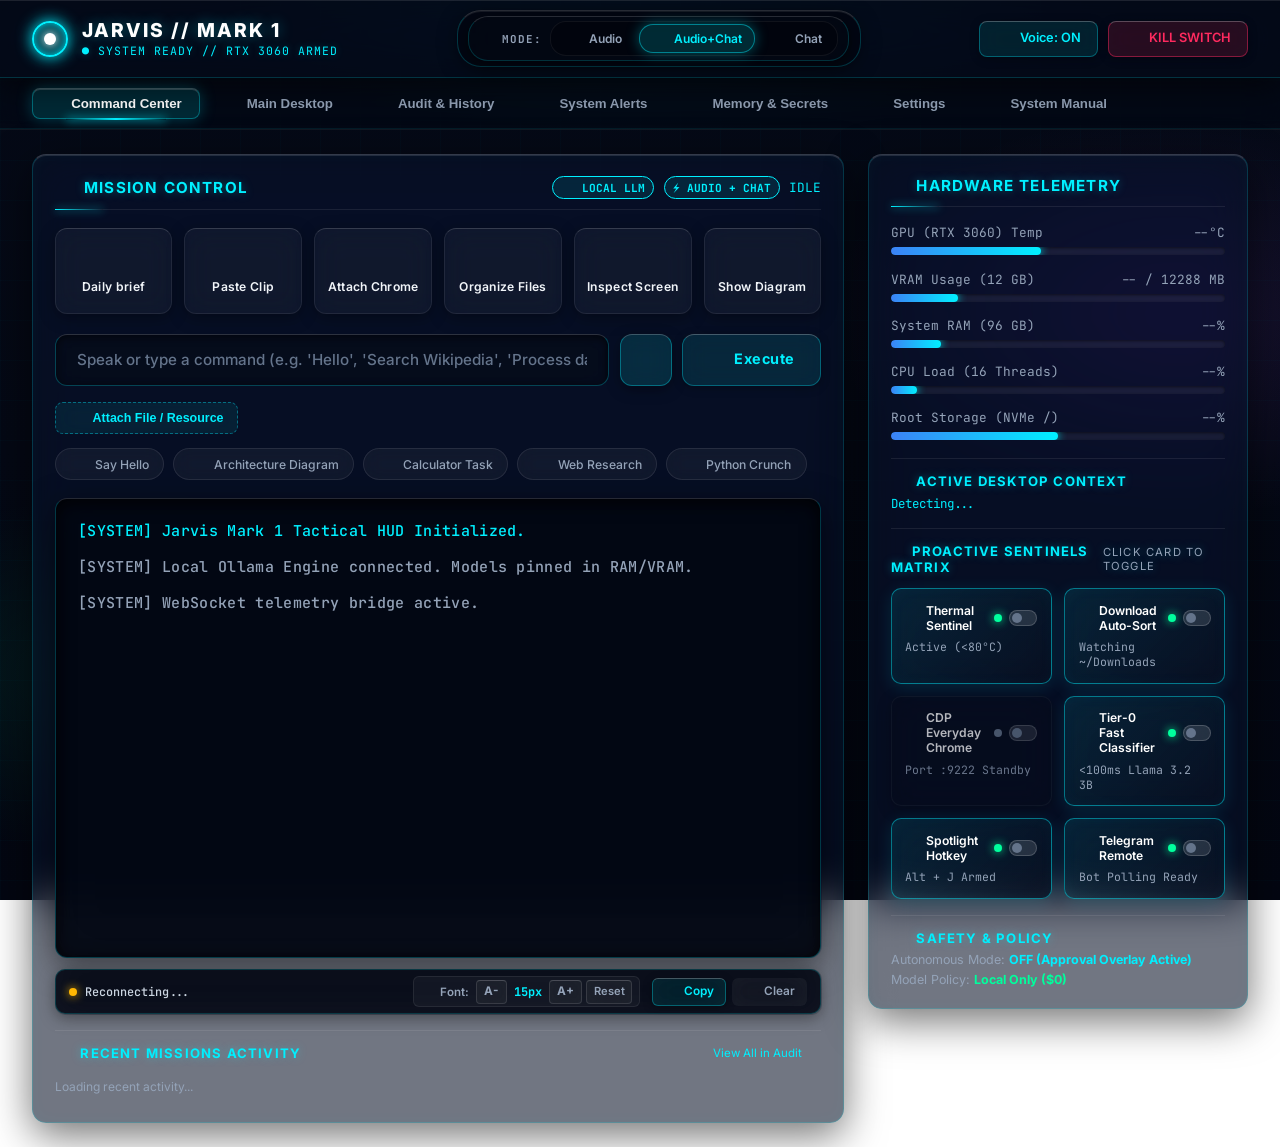
==== commit 24a94473: "feat: add UI settings for volume control, watchdog toggles, autonomous mode, and audit backup/clear" ====
--- a/src/jarvis/ui/web/index.html
+++ b/src/jarvis/ui/web/index.html
@@ -1220,20 +1220,35 @@
       backdrop-filter: blur(16px);
       -webkit-backdrop-filter: blur(16px);
       border: 1px solid rgba(255, 255, 255, 0.08);
-      border-top: 1px solid rgba(255, 255, 255, 0.14);
       border-radius: 10px;
       padding: 0.85rem;
       display: flex;
       flex-direction: column;
-      gap: 0.35rem;
+      gap: 0.4rem;
       transition: all 0.25s cubic-bezier(0.16, 1, 0.3, 1);
       box-shadow: 0 4px 16px rgba(0, 0, 0, 0.35);
+      cursor: pointer;
+      user-select: none;
+      position: relative;
+    }
+    .watchdog-card.is-active {
+      border: 1px solid rgba(0, 240, 255, 0.45);
+      background: linear-gradient(135deg, rgba(0, 240, 255, 0.09) 0%, rgba(8, 15, 32, 0.75) 100%);
+      box-shadow: 0 4px 18px rgba(0, 240, 255, 0.12), inset 0 0 14px rgba(0, 240, 255, 0.04);
+    }
+    .watchdog-card.is-inactive {
+      border: 1px solid rgba(255, 255, 255, 0.06);
+      background: rgba(6, 11, 24, 0.45);
+      opacity: 0.7;
     }
     .watchdog-card:hover {
-      border-color: rgba(0, 240, 255, 0.4);
-      background: rgba(0, 240, 255, 0.07);
+      border-color: rgba(0, 240, 255, 0.6);
       transform: translateY(-2px);
-      box-shadow: 0 8px 24px rgba(0, 0, 0, 0.45), 0 0 16px rgba(0, 240, 255, 0.18);
+      box-shadow: 0 8px 24px rgba(0, 0, 0, 0.45), 0 0 16px rgba(0, 240, 255, 0.22);
+      opacity: 1;
+    }
+    .watchdog-card:active {
+      transform: scale(0.98);
     }
     .watchdog-header {
       display: flex;
@@ -1242,6 +1257,51 @@
       font-size: 0.76rem;
       font-weight: 600;
       color: #ffffff;
+      gap: 0.4rem;
+    }
+    /* Compact Matrix Toggle Switch */
+    .matrix-toggle {
+      position: relative;
+      display: inline-block;
+      width: 28px;
+      height: 16px;
+      cursor: pointer;
+      flex-shrink: 0;
+    }
+    .matrix-toggle input {
+      opacity: 0;
+      width: 0;
+      height: 0;
+    }
+    .matrix-slider {
+      position: absolute;
+      cursor: pointer;
+      top: 0; left: 0; right: 0; bottom: 0;
+      background-color: rgba(255, 255, 255, 0.12);
+      border: 1px solid rgba(255, 255, 255, 0.18);
+      transition: .25s ease;
+      border-radius: 16px;
+    }
+    .matrix-slider:before {
+      position: absolute;
+      content: "";
+      height: 10px;
+      width: 10px;
+      left: 2px;
+      bottom: 2px;
+      background-color: #64748b;
+      transition: .25s ease;
+      border-radius: 50%;
+    }
+    .matrix-toggle input:checked + .matrix-slider {
+      background-color: rgba(0, 240, 255, 0.25);
+      border-color: var(--neon-cyan);
+      box-shadow: 0 0 8px rgba(0, 240, 255, 0.4);
+    }
+    .matrix-toggle input:checked + .matrix-slider:before {
+      transform: translateX(12px);
+      background-color: var(--neon-cyan);
+      box-shadow: 0 0 6px var(--neon-cyan);
     }
     .status-dot {
       width: 8px;
@@ -1503,6 +1563,48 @@
       overflow-y: auto;
       box-shadow: var(--glass-shadow);
     }
+    .watchdog-card {
+      cursor: pointer;
+      transition: all 0.2s cubic-bezier(0.16, 1, 0.3, 1);
+      user-select: none;
+    }
+    .watchdog-card:hover {
+      border-color: var(--neon-cyan);
+      transform: translateY(-2px);
+      box-shadow: 0 4px 16px rgba(0, 240, 255, 0.25);
+    }
+    .watchdog-card:active {
+      transform: scale(0.97);
+    }
+    .tree-item-btn {
+      text-align: left;
+      background: transparent;
+      border: 1px solid transparent;
+      padding: 0.45rem 0.65rem;
+      border-radius: 6px;
+      color: var(--text-muted);
+      font-size: 0.78rem;
+      cursor: pointer;
+      display: flex;
+      align-items: center;
+      gap: 0.4rem;
+      font-family: 'JetBrains Mono', monospace;
+      transition: all 0.15s ease;
+      width: 100%;
+    }
+    .tree-item-btn:hover {
+      background: rgba(0, 240, 255, 0.08);
+      color: #ffffff;
+      border-color: rgba(0, 240, 255, 0.2);
+    }
+    .tree-item-btn.active {
+      background: rgba(0, 240, 255, 0.16);
+      color: var(--neon-cyan);
+      font-weight: 700;
+      border-left: 3px solid var(--neon-cyan);
+      border-color: rgba(0, 240, 255, 0.35);
+      box-shadow: 0 0 10px rgba(0, 240, 255, 0.15);
+    }
     .manual-section { display: none; }
     .manual-section.active { display: block; }
     .manual-content h2 {
@@ -1918,6 +2020,87 @@
       border-color: var(--neon-cyan);
       box-shadow: 0 0 14px rgba(0, 240, 255, 0.35);
       transform: translateY(-1.5px);
+    }
+
+    /* Audio HUD Fullscreen Mode (Ultra-Minimalist Cinematic View) */
+    .audio-only-card.hud-fullscreen {
+      position: fixed !important;
+      inset: 0 !important;
+      width: 100vw !important;
+      height: 100vh !important;
+      max-width: 100vw !important;
+      max-height: 100vh !important;
+      margin: 0 !important;
+      border-radius: 0 !important;
+      border: none !important;
+      z-index: 999999 !important;
+      display: flex !important;
+      flex-direction: column !important;
+      justify-content: space-between !important;
+      padding: 2rem 3rem !important;
+      background: radial-gradient(circle at center, rgba(0, 240, 255, 0.15) 0%, rgba(8, 18, 38, 0.94) 50%, rgba(2, 6, 15, 0.98) 95%) !important;
+      backdrop-filter: blur(40px) saturate(220%) !important;
+      -webkit-backdrop-filter: blur(40px) saturate(220%) !important;
+      overflow-y: auto !important;
+      box-shadow: none !important;
+    }
+    .audio-only-card.hud-fullscreen .audio-only-header {
+      margin-bottom: 0.5rem;
+      border-bottom: 1px solid rgba(255, 255, 255, 0.12);
+      padding-bottom: 0.85rem;
+    }
+    .audio-only-card.hud-fullscreen .audio-visualizer-stage {
+      flex: 1;
+      justify-content: center;
+      gap: 2rem;
+      padding: 1rem 0;
+    }
+    .audio-only-card.hud-fullscreen .arc-visualizer-core {
+      width: 220px;
+      height: 220px;
+    }
+    .audio-only-card.hud-fullscreen .ring-outer {
+      width: 200px;
+      height: 200px;
+    }
+    .audio-only-card.hud-fullscreen .ring-middle {
+      width: 154px;
+      height: 154px;
+    }
+    .audio-only-card.hud-fullscreen .ring-inner {
+      width: 110px;
+      height: 110px;
+    }
+    .audio-only-card.hud-fullscreen #vis-reactor-icon {
+      width: 56px !important;
+      height: 56px !important;
+    }
+    .audio-only-card.hud-fullscreen .soundwave-container {
+      gap: 8px;
+      height: 60px;
+    }
+    .audio-only-card.hud-fullscreen .sound-bar {
+      width: 7px;
+    }
+    .audio-only-card.hud-fullscreen .voice-state-pill {
+      font-size: 0.95rem;
+      padding: 0.5rem 1.6rem;
+    }
+    .audio-only-card.hud-fullscreen .audio-transcript-box {
+      max-width: 960px;
+      margin: 0 auto;
+      width: 100%;
+      padding: 1.4rem;
+    }
+    .audio-only-card.hud-fullscreen #sub-jarvis-text {
+      font-size: 1.15rem;
+      line-height: 1.5;
+    }
+    .audio-only-card.hud-fullscreen .audio-voice-chips {
+      max-width: 960px;
+      margin: 0 auto;
+      width: 100%;
+      justify-content: center;
     }
 
     /* High-Tech Media Display Dialog Modal (Diagrams, Charts, Images) */
@@ -2199,71 +2382,24 @@
           </button>
         </div>
       </div>
-
-      <div class="header-divider"></div>
-
-      <!-- Desktop / Display Selector in Header -->
-      <div class="desktop-selector-wrapper" title="Choose which desktop monitor Jarvis perceives and acts upon">
-        <span class="desktop-selector-label"><i data-lucide="monitor" class="hud-icon-xs text-cyan"></i> SCREEN:</span>
-        <select id="desktop-select-dropdown" onchange="changeMainDesktop(parseInt(this.value))">
-          <option value="1">Display 1 (HDMI-1) [PRIMARY]</option>
-        </select>
-        <button class="btn btn-cyan btn-sm" onclick="previewActiveDesktop()" title="Inspect what Jarvis sees on this desktop"><i data-lucide="eye" class="hud-icon-xs"></i> Inspect</button>
-      </div>
-
-      <div class="header-divider"></div>
-
-      <!-- Voice Selector in Header -->
-      <div class="voice-selector-wrapper" title="Select Jarvis speech synthesis voice persona and speed">
-        <span class="voice-selector-label"><i data-lucide="mic" class="hud-icon-xs text-cyan"></i> VOICE:</span>
-        <select id="voice-select-dropdown" onchange="onVoiceSelectChange(this.value)">
-          <option value="en-GB-RyanNeural">Ryan (British Male)</option>
-        </select>
-        <button class="btn btn-cyan btn-sm btn-voice-preview" id="btn-voice-preview" onclick="previewSelectedVoice()" title="Preview selected speech voice"><i data-lucide="volume-2" class="hud-icon-xs"></i> Test</button>
-        <div class="voice-speed-control" title="Adjust voice speed (0.5x to 2.0x)">
-          <span class="voice-selector-label" style="font-size: 0.65rem;"><i data-lucide="gauge" class="hud-icon-xs text-cyan"></i> SPD:</span>
-          <input type="range" id="voice-speed-slider" min="0.5" max="2.0" step="0.05" value="1.0" oninput="onVoiceSpeedInput(this.value)" onchange="onVoiceSpeedChange(this.value)" style="width: 65px;">
-          <span class="voice-speed-badge" id="voice-speed-val">1.00x</span>
-        </div>
-      </div>
-
-      <div class="header-divider"></div>
-
-      <!-- AI Brain / Backend Engine Selector (Local LLM vs Cloud Gemini 3.8 Flash) -->
-      <div class="backend-selector-wrapper" title="Select AI Execution Engine: Local Ollama (RTX 3060) vs Cloud Gemini 3.8 Flash">
-        <span class="backend-selector-label"><i data-lucide="cpu" class="hud-icon-xs text-cyan"></i> AI:</span>
-        <div class="mode-segmented" id="backend-policy-segmented">
-          <button class="mode-pill active" id="btn-engine-local" onclick="quickSetModelPolicy('local_only')" title="Local RTX 3060 / Ollama (Offline, 100% Private, Zero Cost)">
-            <i data-lucide="hard-drive" class="hud-icon-xs"></i> Local LLM
-          </button>
-          <button class="mode-pill" id="btn-engine-cloud" onclick="quickSetModelPolicy('cloud_only')" title="Cloud Google Gemini 3.8 / 2.5 Flash API">
-            <i data-lucide="cloud-lightning" class="hud-icon-xs"></i> Gemini 3.8
-          </button>
-          <button class="mode-pill" id="btn-engine-hybrid" onclick="quickSetModelPolicy('tier_fallback')" title="Hybrid: Local first, fallback to Cloud Gemini">
-            <i data-lucide="shuffle" class="hud-icon-xs"></i> Hybrid
-          </button>
-        </div>
-      </div>
     </div>
 
     <!-- Right Header Actions Tray -->
     <div class="top-actions">
-      <button class="btn btn-warning" onclick="triggerBrief()" title="Run workstation morning brief"><i data-lucide="sun" class="hud-icon-sm"></i> Daily brief</button>
       <button class="btn btn-cyan" onclick="toggleVoiceReply()" id="btn-voice-toggle" title="Toggle voice replies on/off"><i data-lucide="volume-2" class="hud-icon-sm"></i> Voice: ON</button>
       <button class="btn btn-danger" onclick="killSwitch()" title="Master emergency kill-switch"><i data-lucide="power" class="hud-icon-sm"></i> KILL SWITCH</button>
     </div>
   </header>
 
-  <!-- Navigation Tabs -->
+  <!-- Navigation Tabs (Streamlined Master Tabs) -->
   <div class="tabs">
-    <button class="tab-btn active" onclick="switchTab('command')"><i data-lucide="terminal" class="hud-icon"></i> Command Center</button>
-    <button class="tab-btn" onclick="switchTab('displays')"><i data-lucide="monitor" class="hud-icon"></i> Main Desktop</button>
-    <button class="tab-btn" onclick="switchTab('models')"><i data-lucide="cpu" class="hud-icon"></i> Model Selection</button>
-    <button class="tab-btn" onclick="switchTab('history')"><i data-lucide="history" class="hud-icon"></i> Audit & History</button>
-    <button class="tab-btn" onclick="switchTab('errors')"><i data-lucide="alert-triangle" class="hud-icon text-amber"></i> System Alerts <span class="badge" id="error-badge" style="display:none;">0</span></button>
-    <button class="tab-btn" onclick="switchTab('telemetry')"><i data-lucide="activity" class="hud-icon text-green"></i> Telemetry & Watchdogs</button>
-    <button class="tab-btn" onclick="switchTab('memory')"><i data-lucide="database" class="hud-icon"></i> Memory & Secrets</button>
-    <button class="tab-btn" onclick="switchTab('guide')"><i data-lucide="book-open" class="hud-icon"></i> System Manual</button>
+    <button class="tab-btn active" id="tab-btn-command" onclick="switchTab('command')"><i data-lucide="terminal" class="hud-icon"></i> Command Center</button>
+    <button class="tab-btn" id="tab-btn-displays" onclick="switchTab('displays')"><i data-lucide="monitor" class="hud-icon"></i> Main Desktop</button>
+    <button class="tab-btn" id="tab-btn-history" onclick="switchTab('history')"><i data-lucide="history" class="hud-icon"></i> Audit & History</button>
+    <button class="tab-btn" id="tab-btn-errors" onclick="switchTab('errors')"><i data-lucide="alert-triangle" class="hud-icon text-amber"></i> System Alerts <span class="badge" id="error-badge" style="display:none;">0</span></button>
+    <button class="tab-btn" id="tab-btn-memory" onclick="switchTab('memory')"><i data-lucide="database" class="hud-icon"></i> Memory & Secrets</button>
+    <button class="tab-btn" id="tab-btn-settings" onclick="switchTab('settings')"><i data-lucide="settings" class="hud-icon text-cyan"></i> Settings</button>
+    <button class="tab-btn" id="tab-btn-guide" onclick="switchTab('guide')"><i data-lucide="book-open" class="hud-icon"></i> System Manual</button>
   </div>
 
   <main>
@@ -2292,24 +2428,12 @@
                 </span>
               </div>
               <div style="display: flex; align-items: center; gap: 0.75rem;">
-                <div class="voice-selector-wrapper" style="border: 1px solid rgba(0, 240, 255, 0.25); background: rgba(6, 12, 26, 0.7); padding: 0.2rem 0.5rem; border-radius: 14px;" title="Change voice persona and speed">
-                  <span class="voice-selector-label" style="font-size: 0.68rem;"><i data-lucide="mic" class="hud-icon-xs text-cyan"></i> VOICE:</span>
-                  <select id="audio-hud-voice-select" onchange="onVoiceSelectChange(this.value)" style="height: 24px; font-size: 0.7rem; max-width: 130px;">
-                    <option value="en-GB-RyanNeural">Ryan (British Male)</option>
-                  </select>
-                  <button class="btn btn-cyan btn-sm" onclick="previewSelectedVoice(document.getElementById('audio-hud-voice-select').value)" title="Test voice" style="height: 24px; padding: 0 0.4rem; font-size: 0.7rem;"><i data-lucide="volume-2" class="hud-icon-xs"></i></button>
-                  <div class="voice-speed-control" title="Adjust voice speed">
-                    <span class="voice-selector-label" style="font-size: 0.65rem;"><i data-lucide="gauge" class="hud-icon-xs text-cyan"></i></span>
-                    <input type="range" id="audio-hud-speed-slider" min="0.5" max="2.0" step="0.05" value="1.0" oninput="onVoiceSpeedInput(this.value)" onchange="onVoiceSpeedChange(this.value)" style="width: 55px;">
-                    <span class="voice-speed-badge" id="audio-hud-speed-val" style="min-width: 32px; font-size: 0.65rem; padding: 0.08rem 0.25rem;">1.00x</span>
-                  </div>
-                </div>
                 <label class="handsfree-toggle" title="When active, microphone automatically re-arms after Jarvis speaks">
                   <input type="checkbox" id="handsfree-checkbox" checked onchange="toggleHandsFreeLoop(this.checked)">
                   <span class="toggle-slider"></span>
                   <span style="font-size: 0.72rem; color: #ffffff; font-weight: 600;">Hands-Free Continuous Loop</span>
                 </label>
-                <button class="btn btn-cyan" style="padding: 0.2rem 0.5rem; font-size: 0.72rem;" onclick="setConversationMode('audio+chat')"><i data-lucide="external-link" class="hud-icon-xs"></i> Chat View</button>
+                <button class="btn btn-cyan btn-sm" id="btn-audio-fullscreen" onclick="toggleAudioFullscreen()" title="Toggle full-screen distraction-free Audio HUD"><i data-lucide="maximize-2" class="hud-icon-xs"></i> <span id="txt-audio-fullscreen">Fullscreen HUD</span></button>
               </div>
             </div>
 
@@ -2537,49 +2661,93 @@
 
           <!-- Live Watchdog Sentinels Matrix (Homepage Widget) -->
           <div style="margin-top: 1rem; padding-top: 0.85rem; border-top: 1px solid rgba(255,255,255,0.08);">
-            <div class="card-title" style="font-size: 0.82rem; margin-bottom: 0.5rem;"><i data-lucide="shield-check" class="hud-icon-sm text-cyan"></i> Proactive Sentinels Matrix</div>
+            <div class="card-title" style="font-size: 0.82rem; margin-bottom: 0.5rem; display: flex; justify-content: space-between; align-items: center;">
+              <span><i data-lucide="shield-check" class="hud-icon-sm text-cyan"></i> Proactive Sentinels Matrix</span>
+              <span style="font-size: 0.7rem; color: var(--text-muted); font-weight: normal;">Click card to toggle</span>
+            </div>
             <div class="watchdog-grid">
-              <div class="watchdog-card">
+              <div class="watchdog-card is-active" id="card-sentinel" onclick="toggleWatchdogCard('sentinel')" title="Click to toggle Thermal & VRAM Sentinel on/off">
                 <div class="watchdog-header">
                   <span style="display: inline-flex; align-items: center; gap: 0.35rem;"><i data-lucide="flame" class="hud-icon-xs text-amber"></i> Thermal Sentinel</span>
-                  <span class="status-dot dot-green" id="dot-sentinel"></span>
+                  <div style="display: flex; align-items: center; gap: 0.45rem;">
+                    <span class="status-dot dot-green" id="dot-sentinel"></span>
+                    <label class="matrix-toggle" onclick="event.stopPropagation()" title="Toggle Thermal Sentinel">
+                      <input type="checkbox" id="matrix-sw-sentinel" onchange="toggleWatchdogCard('sentinel')">
+                      <span class="matrix-slider"></span>
+                    </label>
+                  </div>
                 </div>
                 <div class="watchdog-sub" id="sub-sentinel">Active (&lt;80°C)</div>
               </div>
-              <div class="watchdog-card">
+
+              <div class="watchdog-card is-active" id="card-organizer" onclick="toggleWatchdogCard('organizer')" title="Click to toggle Download Auto-Organizer on/off">
                 <div class="watchdog-header">
                   <span style="display: inline-flex; align-items: center; gap: 0.35rem;"><i data-lucide="folder-sync" class="hud-icon-xs text-cyan"></i> Download Auto-Sort</span>
-                  <span class="status-dot dot-green" id="dot-organizer"></span>
+                  <div style="display: flex; align-items: center; gap: 0.45rem;">
+                    <span class="status-dot dot-green" id="dot-organizer"></span>
+                    <label class="matrix-toggle" onclick="event.stopPropagation()" title="Toggle Download Auto-Sort">
+                      <input type="checkbox" id="matrix-sw-organizer" onchange="toggleWatchdogCard('organizer')">
+                      <span class="matrix-slider"></span>
+                    </label>
+                  </div>
                 </div>
                 <div class="watchdog-sub" id="sub-organizer">Watching ~/Downloads</div>
               </div>
-              <div class="watchdog-card">
+
+              <div class="watchdog-card is-inactive" id="card-cdp" onclick="toggleWatchdogCard('cdp')" title="Click to attach / toggle Everyday Chrome CDP (:9222)">
                 <div class="watchdog-header">
                   <span style="display: inline-flex; align-items: center; gap: 0.35rem;"><i data-lucide="globe" class="hud-icon-xs text-blue"></i> CDP Everyday Chrome</span>
-                  <span class="status-dot dot-gray" id="dot-cdp"></span>
+                  <div style="display: flex; align-items: center; gap: 0.45rem;">
+                    <span class="status-dot dot-gray" id="dot-cdp"></span>
+                    <label class="matrix-toggle" onclick="event.stopPropagation()" title="Toggle Chrome CDP">
+                      <input type="checkbox" id="matrix-sw-cdp" onchange="toggleWatchdogCard('cdp')">
+                      <span class="matrix-slider"></span>
+                    </label>
+                  </div>
                 </div>
                 <div class="watchdog-sub" id="sub-cdp">Port :9222 Standby</div>
               </div>
-              <div class="watchdog-card">
+
+              <div class="watchdog-card is-active" id="card-tier0" onclick="toggleWatchdogCard('tier0')" title="Click to toggle Tier-0 Fast Classifier on/off">
                 <div class="watchdog-header">
                   <span style="display: inline-flex; align-items: center; gap: 0.35rem;"><i data-lucide="zap" class="hud-icon-xs text-green"></i> Tier-0 Fast Classifier</span>
-                  <span class="status-dot dot-green" id="dot-tier0"></span>
+                  <div style="display: flex; align-items: center; gap: 0.45rem;">
+                    <span class="status-dot dot-green" id="dot-tier0"></span>
+                    <label class="matrix-toggle" onclick="event.stopPropagation()" title="Toggle Tier-0 Classifier">
+                      <input type="checkbox" id="matrix-sw-tier0" onchange="toggleWatchdogCard('tier0')">
+                      <span class="matrix-slider"></span>
+                    </label>
+                  </div>
                 </div>
                 <div class="watchdog-sub" id="sub-tier0">&lt;100ms Llama 3.2 3B</div>
               </div>
-              <div class="watchdog-card">
+
+              <div class="watchdog-card is-active" id="card-spotlight" onclick="toggleWatchdogCard('spotlight')" title="Click to toggle Spotlight Bar (Alt+J) on/off">
                 <div class="watchdog-header">
                   <span style="display: inline-flex; align-items: center; gap: 0.35rem;"><i data-lucide="command" class="hud-icon-xs text-purple"></i> Spotlight Hotkey</span>
-                  <span class="status-dot dot-green" id="dot-spotlight"></span>
+                  <div style="display: flex; align-items: center; gap: 0.45rem;">
+                    <span class="status-dot dot-green" id="dot-spotlight"></span>
+                    <label class="matrix-toggle" onclick="event.stopPropagation()" title="Toggle Spotlight Bar">
+                      <input type="checkbox" id="matrix-sw-spotlight" onchange="toggleWatchdogCard('spotlight')">
+                      <span class="matrix-slider"></span>
+                    </label>
+                  </div>
                 </div>
-                <div class="watchdog-sub">Alt + J Armed</div>
+                <div class="watchdog-sub" id="sub-spotlight">Alt + J Armed</div>
               </div>
-              <div class="watchdog-card">
+
+              <div class="watchdog-card is-active" id="card-telegram" onclick="toggleWatchdogCard('telegram')" title="Click to toggle Telegram Remote on/off">
                 <div class="watchdog-header">
                   <span style="display: inline-flex; align-items: center; gap: 0.35rem;"><i data-lucide="send" class="hud-icon-xs text-cyan"></i> Telegram Remote</span>
-                  <span class="status-dot dot-green" id="dot-telegram"></span>
+                  <div style="display: flex; align-items: center; gap: 0.45rem;">
+                    <span class="status-dot dot-green" id="dot-telegram"></span>
+                    <label class="matrix-toggle" onclick="event.stopPropagation()" title="Toggle Telegram Remote">
+                      <input type="checkbox" id="matrix-sw-telegram" onchange="toggleWatchdogCard('telegram')">
+                      <span class="matrix-slider"></span>
+                    </label>
+                  </div>
                 </div>
-                <div class="watchdog-sub">Bot Polling Ready</div>
+                <div class="watchdog-sub" id="sub-telegram">Bot Polling Ready</div>
               </div>
             </div>
           </div>
@@ -2635,68 +2803,66 @@
       </div>
     </div>
 
-    <!-- TAB 2: Model Selection -->
-    <div id="tab-models" class="tab-content">
-      <div class="card">
-        <div class="card-header">
-          <div>
-            <div class="card-title"><i data-lucide="cpu" class="hud-icon-sm text-cyan"></i> AI Intelligence Architecture & Execution Engine</div>
-            <p style="font-size: 0.8rem; color: var(--text-muted); margin-top: 0.3rem;">
-              Seamlessly switch between Local GPU execution (RTX 3060 / Ollama), Cloud Gemini 3.8 Flash, or Hybrid Escalation.
-            </p>
+    <!-- TAB: Settings (Unified Master Control Panel) -->
+    <div id="tab-settings" class="tab-content">
+      <div style="display: flex; flex-direction: column; gap: 1.5rem;">
+        
+        <!-- CARD 1: AI Brain & Execution Policy -->
+        <div class="card">
+          <div class="card-header">
+            <div>
+              <div class="card-title"><i data-lucide="cpu" class="hud-icon-sm text-cyan"></i> AI Brain & Execution Engine Policy</div>
+              <p style="font-size: 0.8rem; color: var(--text-muted); margin-top: 0.3rem;">
+                Select active execution intelligence: Local GPU (RTX 3060 / Ollama), Cloud Gemini 3.8 Flash, or Hybrid Escalation.
+              </p>
+            </div>
+            <button class="btn btn-cyan btn-sm" onclick="loadModels()"><i data-lucide="refresh-cw" class="hud-icon-xs"></i> Refresh Models</button>
           </div>
-          <button class="btn btn-cyan" onclick="loadModels()"><i data-lucide="refresh-cw" class="hud-icon-xs"></i> Refresh Models</button>
-        </div>
-
-        <!-- Primary AI Routing Policy Hero Switcher -->
-        <div style="margin: 1.25rem 0 1.75rem 0; background: rgba(5, 11, 24, 0.7); border: 1px solid var(--panel-border); border-radius: 12px; padding: 1.25rem; box-shadow: var(--glass-shadow);">
-          <div style="display: flex; justify-content: space-between; align-items: center; margin-bottom: 1rem;">
-            <div style="font-weight: 700; color: #ffffff; font-size: 0.92rem; display: flex; align-items: center; gap: 0.5rem;">
-              <i data-lucide="zap" class="hud-icon-xs text-cyan"></i> Primary AI Brain Routing Policy
-            </div>
-            <span class="badge" id="policy-active-badge" style="background: rgba(0, 240, 255, 0.15); color: var(--neon-cyan); border: 1px solid var(--neon-cyan); font-family: 'JetBrains Mono', monospace;">LOCAL_ONLY</span>
+
+          <!-- Policy Selector Buttons -->
+          <div style="margin: 1rem 0 1.25rem 0;">
+            <div style="font-size: 0.78rem; color: var(--text-muted); text-transform: uppercase; font-weight: 600; margin-bottom: 0.5rem;">Active Intelligence Engine:</div>
+            <div class="policy-hero-grid">
+              <div class="policy-hero-card active" id="card-policy-local_only" onclick="setAIBackendPolicy('local_only')">
+                <div style="display: flex; justify-content: space-between; align-items: center; margin-bottom: 0.4rem;">
+                  <div style="font-weight: 700; color: #ffffff; font-size: 0.9rem; display: flex; align-items: center; gap: 0.4rem;">
+                    <i data-lucide="hard-drive" class="hud-icon-xs text-green"></i> 100% Local LLM (RTX 3060)
+                  </div>
+                  <span class="status-dot dot-green" id="dot-policy-local"></span>
+                </div>
+                <div style="font-size: 0.75rem; color: var(--text-muted); line-height: 1.35;">
+                  Private, offline, zero cloud calls. Gemma 4 12B &amp; Qwen2.5-VL 7B pinned in VRAM.
+                </div>
+              </div>
+
+              <div class="policy-hero-card" id="card-policy-cloud_only" onclick="setAIBackendPolicy('cloud_only')">
+                <div style="display: flex; justify-content: space-between; align-items: center; margin-bottom: 0.4rem;">
+                  <div style="font-weight: 700; color: #ffffff; font-size: 0.9rem; display: flex; align-items: center; gap: 0.4rem;">
+                    <i data-lucide="cloud-lightning" class="hud-icon-xs text-purple"></i> Cloud Gemini 3.8 / 2.5 Flash
+                  </div>
+                  <span class="status-dot dot-gray" id="dot-policy-cloud"></span>
+                </div>
+                <div style="font-size: 0.75rem; color: var(--text-muted); line-height: 1.35;">
+                  Ultra-fast multimodal reasoning via Google AI Studio Free Tier API ($0 cost).
+                </div>
+              </div>
+
+              <div class="policy-hero-card" id="card-policy-tier_fallback" onclick="setAIBackendPolicy('tier_fallback')">
+                <div style="display: flex; justify-content: space-between; align-items: center; margin-bottom: 0.4rem;">
+                  <div style="font-weight: 700; color: #ffffff; font-size: 0.9rem; display: flex; align-items: center; gap: 0.4rem;">
+                    <i data-lucide="shuffle" class="hud-icon-xs text-cyan"></i> Hybrid Fallback Tier
+                  </div>
+                  <span class="status-dot dot-gray" id="dot-policy-hybrid"></span>
+                </div>
+                <div style="font-size: 0.75rem; color: var(--text-muted); line-height: 1.35;">
+                  Executes locally on RTX 3060; automatically escalates to Gemini Flash if local fails.
+                </div>
+              </div>
+            </div>
           </div>
 
-          <div class="policy-hero-grid">
-            <div class="policy-hero-card active" id="card-policy-local_only" onclick="setAIBackendPolicy('local_only')">
-              <div style="display: flex; justify-content: space-between; align-items: center; margin-bottom: 0.4rem;">
-                <div style="font-weight: 700; color: #ffffff; font-size: 0.9rem; display: flex; align-items: center; gap: 0.4rem;">
-                  <i data-lucide="hard-drive" class="hud-icon-xs text-cyan"></i> Local LLM (RTX 3060)
-                </div>
-                <span class="status-dot dot-green" id="dot-policy-local"></span>
-              </div>
-              <div style="font-size: 0.75rem; color: var(--text-muted); line-height: 1.35;">
-                100% Offline & private Ollama models (Gemma 4 12B, Qwen 2.5-VL 7B). Zero API cost.
-              </div>
-            </div>
-
-            <div class="policy-hero-card" id="card-policy-cloud_only" onclick="setAIBackendPolicy('cloud_only')">
-              <div style="display: flex; justify-content: space-between; align-items: center; margin-bottom: 0.4rem;">
-                <div style="font-weight: 700; color: #ffffff; font-size: 0.9rem; display: flex; align-items: center; gap: 0.4rem;">
-                  <i data-lucide="cloud-lightning" class="hud-icon-xs text-cyan"></i> Cloud Gemini 3.8 Flash
-                </div>
-                <span class="status-dot dot-gray" id="dot-policy-cloud"></span>
-              </div>
-              <div style="font-size: 0.75rem; color: var(--text-muted); line-height: 1.35;">
-                Ultra-fast multimodal reasoning via Google AI Studio Free Tier API ($0 cost).
-              </div>
-            </div>
-
-            <div class="policy-hero-card" id="card-policy-tier_fallback" onclick="setAIBackendPolicy('tier_fallback')">
-              <div style="display: flex; justify-content: space-between; align-items: center; margin-bottom: 0.4rem;">
-                <div style="font-weight: 700; color: #ffffff; font-size: 0.9rem; display: flex; align-items: center; gap: 0.4rem;">
-                  <i data-lucide="shuffle" class="hud-icon-xs text-cyan"></i> Hybrid Fallback Tier
-                </div>
-                <span class="status-dot dot-gray" id="dot-policy-hybrid"></span>
-              </div>
-              <div style="font-size: 0.75rem; color: var(--text-muted); line-height: 1.35;">
-                Executes locally on RTX 3060; automatically escalates to Gemini Flash if local fails.
-              </div>
-            </div>
-          </div>
-
           <!-- Cloud Gemini Settings Row -->
-          <div id="cloud-gemini-config-box" style="background: rgba(3, 8, 18, 0.75); border: 1px solid rgba(0, 240, 255, 0.2); border-radius: 8px; padding: 0.85rem 1rem; display: flex; flex-wrap: wrap; gap: 1.25rem; align-items: center; justify-content: space-between;">
+          <div id="cloud-gemini-config-box" style="background: rgba(3, 8, 18, 0.75); border: 1px solid rgba(0, 240, 255, 0.2); border-radius: 8px; padding: 0.85rem 1rem; display: flex; flex-wrap: wrap; gap: 1.25rem; align-items: center; justify-content: space-between; margin-bottom: 1.25rem;">
             <div style="display: flex; align-items: center; gap: 0.6rem; flex: 1; min-width: 280px;">
               <i data-lucide="sparkles" class="hud-icon-sm text-cyan"></i>
               <div style="flex: 1;">
@@ -2721,53 +2887,193 @@
               <button class="btn btn-sm" onclick="toggleApiKeyVisibility()" style="background: rgba(255,255,255,0.08); padding: 0.2rem 0.5rem; font-size: 0.7rem;" title="Toggle API key visibility"><i data-lucide="eye" class="hud-icon-xs"></i></button>
             </div>
           </div>
+
+          <!-- Local Ollama Model Assignments -->
+          <div style="font-size: 0.78rem; color: var(--text-muted); text-transform: uppercase; font-weight: 600; margin-bottom: 0.5rem;">Local Ollama Model Assignments (RTX 3060 Subsystems):</div>
+          <div style="display: grid; grid-template-columns: repeat(auto-fit, minmax(260px, 1fr)); gap: 1rem; margin-bottom: 1.25rem;">
+            <div class="step-card">
+              <h4 style="color: var(--neon-cyan); font-size: 0.85rem;"><i data-lucide="brain" class="hud-icon-xs"></i> 1. Text &amp; Reasoning Model</h4>
+              <p style="font-size: 0.75rem; color: var(--text-muted); margin-bottom: 0.4rem;">Complex planning and tool invocation</p>
+              <select id="sel-text-model" style="width: 100%;"></select>
+            </div>
+
+            <div class="step-card">
+              <h4 style="color: var(--neon-cyan); font-size: 0.85rem;"><i data-lucide="eye" class="hud-icon-xs"></i> 2. Vision UI Grounding Model</h4>
+              <p style="font-size: 0.75rem; color: var(--text-muted); margin-bottom: 0.4rem;">Desktop screenshots &amp; click coordinates</p>
+              <select id="sel-vision-model" style="width: 100%;"></select>
+            </div>
+
+            <div class="step-card">
+              <h4 style="color: var(--neon-cyan); font-size: 0.85rem;"><i data-lucide="zap" class="hud-icon-xs"></i> 3. Tier-0 Fast Classifier</h4>
+              <p style="font-size: 0.75rem; color: var(--text-muted); margin-bottom: 0.4rem;">Sub-100ms intent classification</p>
+              <select id="sel-tier0-model" style="width: 100%;"></select>
+            </div>
+          </div>
+
+          <button class="btn btn-cyan" style="padding: 0.65rem 1.75rem;" onclick="saveModelSelection()"><i data-lucide="save" class="hud-icon-xs"></i> Save Model Preferences</button>
         </div>
 
-        <h4 style="color: #ffffff; font-size: 0.9rem; margin-bottom: 0.85rem; display: flex; align-items: center; gap: 0.4rem;">
-          <i data-lucide="hard-drive" class="hud-icon-xs text-cyan"></i> Local Ollama Model Assignments (RTX 3060 Subsystems)
-        </h4>
-
-        <div style="display: grid; grid-template-columns: repeat(auto-fit, minmax(320px, 1fr)); gap: 1.5rem;">
-          <div class="step-card">
-            <h4 style="color: var(--neon-cyan);">1. Text & Reasoning Model</h4>
-            <p style="font-size: 0.8rem; color: var(--text-muted);">Used for complex planning, tool invocation, and ReAct loops.</p>
-            <select id="sel-text-model"></select>
+        <!-- CARD 2: Autonomous Execution & Safety Gatekeeper (Item 4) -->
+        <div class="card">
+          <div class="card-header">
+            <div>
+              <div class="card-title" style="font-size: 0.92rem; letter-spacing: 0.5px;"><i data-lucide="shield-check" class="hud-icon-sm text-green"></i> Autonomous Execution &amp; Safety Gatekeeper</div>
+              <p style="font-size: 0.78rem; color: var(--text-muted); margin-top: 0.25rem;">
+                Configures on-screen authorization for high-stakes bash commands, system modifications, and credentials.
+              </p>
+            </div>
+            <div style="display: flex; align-items: center; gap: 0.6rem;">
+              <span class="badge" style="background: rgba(16, 185, 129, 0.15); border: 1px solid rgba(16, 185, 129, 0.4); color: #10b981; font-family: 'JetBrains Mono', monospace; font-size: 0.74rem;" id="settings-auto-badge">APPROVAL OVERLAY ACTIVE</span>
+              <button class="btn btn-sm" onclick="testApprovalOverlay()" style="background: rgba(0, 240, 255, 0.12); border: 1px solid var(--neon-cyan); color: var(--neon-cyan); font-size: 0.74rem;" title="Test and preview the floating desktop approval dialog"><i data-lucide="eye" class="hud-icon-xs"></i> Preview Approval Dialog</button>
+            </div>
           </div>
-
-          <div class="step-card">
-            <h4 style="color: var(--neon-cyan);">2. Vision UI Grounding Model</h4>
-            <p style="font-size: 0.8rem; color: var(--text-muted);">Used for screenshot inspection and UI click/type coordinates.</p>
-            <select id="sel-vision-model"></select>
-          </div>
-
-          <div class="step-card">
-            <h4 style="color: var(--neon-cyan);">3. Tier-0 Fast Classifier</h4>
-            <p style="font-size: 0.8rem; color: var(--text-muted);">Sub-100ms intent classification before invoking heavier models.</p>
-            <select id="sel-tier0-model"></select>
-          </div>
-
-          <div class="step-card">
-            <h4 style="color: var(--neon-cyan); display: flex; align-items: center; gap: 0.4rem;"><i data-lucide="mic" class="hud-icon-xs"></i> 4. Voice Persona & Speech Speed</h4>
-            <p style="font-size: 0.8rem; color: var(--text-muted);">Edge-TTS neural voice personality and playback speed rate for Jarvis spoken responses.</p>
-            <div style="display: flex; gap: 0.5rem; align-items: center; margin-bottom: 0.75rem;">
-              <select id="sel-voice-model" style="flex: 1;" onchange="onVoiceSelectChange(this.value)"></select>
-              <button class="btn btn-cyan btn-sm" onclick="previewSelectedVoice(document.getElementById('sel-voice-model').value)" title="Test this voice"><i data-lucide="volume-2" class="hud-icon-xs"></i> Test</button>
-            </div>
-            <div style="background: rgba(4, 9, 20, 0.6); border: 1px solid rgba(0, 240, 255, 0.2); border-radius: 8px; padding: 0.55rem 0.75rem; display: flex; align-items: center; justify-content: space-between; gap: 0.75rem;">
-              <div style="display: flex; align-items: center; gap: 0.45rem;">
-                <i data-lucide="gauge" class="hud-icon-xs text-cyan"></i>
-                <span style="font-size: 0.76rem; font-weight: 700; color: #ffffff;">Rate:</span>
+          <div style="display: flex; flex-wrap: wrap; justify-content: space-between; align-items: center; gap: 1.25rem; background: rgba(3, 8, 18, 0.75); border: 1px solid var(--panel-border); border-radius: 10px; padding: 1.1rem 1.35rem;">
+            <div style="flex: 1; min-width: 280px;">
+              <div style="font-size: 0.9rem; font-weight: 700; color: #ffffff; margin-bottom: 0.35rem;">Autonomous Mode (Unattended Execution)</div>
+              <div style="font-size: 0.8rem; color: #94a3b8; line-height: 1.45; max-width: 650px;">
+                When disabled, any destructive system command (e.g. <code>rm -rf</code>, <code>sudo</code>, payments, emails) summons the floating X11 Approval Overlay dialog. When enabled, Jarvis executes continuously without human prompts.
               </div>
-              <div style="display: flex; align-items: center; gap: 0.55rem; flex: 1; justify-content: flex-end;">
-                <input type="range" id="models-tab-speed-slider" min="0.5" max="2.0" step="0.05" value="1.0" oninput="onVoiceSpeedInput(this.value)" onchange="onVoiceSpeedChange(this.value)" style="width: 110px;">
-                <span class="voice-speed-badge" id="models-tab-speed-val">1.00x</span>
-                <button class="btn btn-sm" onclick="resetVoiceSpeed()" style="background: rgba(255,255,255,0.08); font-size: 0.68rem; padding: 0.2rem 0.45rem;" title="Reset speed to default 1.0x">Reset</button>
-              </div>
+            </div>
+            <div style="display: flex; align-items: center; gap: 0.85rem;">
+              <span id="settings-auto-label" style="font-family: 'JetBrains Mono', monospace; font-size: 0.82rem; font-weight: 700; color: var(--neon-cyan);">OFF (Approval Overlay Active)</span>
+              <button class="btn" id="btn-toggle-auto" onclick="toggleAutonomousSetting()" style="background: rgba(0, 240, 255, 0.15); border: 1px solid var(--neon-cyan); color: var(--neon-cyan); font-weight: 700; min-width: 140px;">
+                <i data-lucide="toggle-left" class="hud-icon-xs"></i> Toggle Mode
+              </button>
             </div>
           </div>
         </div>
 
-        <button class="btn btn-cyan" style="margin-top: 1.5rem; padding: 0.75rem 2rem;" onclick="saveModelSelection()"><i data-lucide="save" class="hud-icon-xs"></i> Save Model Preferences</button>
+        <!-- CARD 3: Voice Persona, Speech Speed & Jarvis Volume (Items 1 & 2) -->
+        <div class="card">
+          <div class="card-header">
+            <div class="card-title"><i data-lucide="volume-2" class="hud-icon-sm text-cyan"></i> Voice Persona, Speech Speed &amp; Jarvis Volume</div>
+            <button class="btn btn-warning btn-sm" onclick="triggerBrief()"><i data-lucide="sun" class="hud-icon-xs"></i> Trigger Morning Brief</button>
+          </div>
+
+          <div style="display: grid; grid-template-columns: repeat(auto-fit, minmax(280px, 1fr)); gap: 1.25rem; margin-bottom: 1.25rem;">
+            <!-- Voice Persona -->
+            <div class="step-card">
+              <h4 style="color: var(--neon-cyan); font-size: 0.85rem;"><i data-lucide="mic" class="hud-icon-xs"></i> Vocal Persona</h4>
+              <p style="font-size: 0.75rem; color: var(--text-muted); margin-bottom: 0.4rem;">Neural Edge-TTS voice actor for spoken replies</p>
+              <div style="display: flex; gap: 0.5rem; align-items: center;">
+                <select id="settings-voice-select" onchange="onVoiceSelectChange(this.value)" style="flex: 1;"></select>
+                <button class="btn btn-cyan btn-sm" onclick="previewSelectedVoice(document.getElementById('settings-voice-select').value)" title="Test voice"><i data-lucide="volume-2" class="hud-icon-xs"></i> Test</button>
+              </div>
+            </div>
+
+            <!-- Voice Speed -->
+            <div class="step-card">
+              <h4 style="color: var(--neon-cyan); font-size: 0.85rem;"><i data-lucide="gauge" class="hud-icon-xs"></i> Speech Speed Rate</h4>
+              <p style="font-size: 0.75rem; color: var(--text-muted); margin-bottom: 0.4rem;">Playback rate for speech delivery (0.50x to 2.00x)</p>
+              <div style="display: flex; align-items: center; gap: 0.65rem; margin-top: 0.5rem;">
+                <input type="range" id="settings-voice-speed-slider" min="0.5" max="2.0" step="0.05" value="1.0" oninput="onVoiceSpeedInput(this.value)" onchange="onVoiceSpeedChange(this.value)" style="flex: 1;">
+                <span class="voice-speed-badge" id="settings-voice-speed-val" style="min-width: 44px; text-align: center;">1.00x</span>
+                <button class="btn btn-sm" onclick="resetVoiceSpeed()" style="background: rgba(255,255,255,0.08); font-size: 0.7rem; padding: 0.25rem 0.5rem;">Reset</button>
+              </div>
+            </div>
+
+            <!-- Jarvis Volume Slider (Item 2) -->
+            <div class="step-card">
+              <h4 style="color: var(--neon-cyan); font-size: 0.85rem;"><i data-lucide="volume-2" class="hud-icon-xs text-cyan"></i> Jarvis Volume</h4>
+              <p style="font-size: 0.75rem; color: var(--text-muted); margin-bottom: 0.4rem;">Master audio playback volume (0% to 100%)</p>
+              <div style="display: flex; align-items: center; gap: 0.65rem; margin-top: 0.5rem;">
+                <input type="range" id="settings-volume-slider" min="0" max="100" step="5" value="100" oninput="onVolumeInput(this.value)" onchange="onVolumeChange(this.value)" style="flex: 1;">
+                <span class="badge" id="settings-volume-val" style="background: rgba(0, 240, 255, 0.2); border: 1px solid var(--neon-cyan); color: var(--neon-cyan); min-width: 48px; text-align: center; font-family: 'JetBrains Mono', monospace; font-size: 0.75rem;">100%</span>
+                <button class="btn btn-cyan btn-sm" onclick="testJarvisVolume()" title="Test current volume level"><i data-lucide="play" class="hud-icon-xs"></i> Play</button>
+              </div>
+            </div>
+          </div>
+
+          <div style="display: flex; flex-wrap: wrap; gap: 1.5rem; align-items: center; background: rgba(3, 8, 18, 0.6); border: 1px solid var(--panel-border); border-radius: 8px; padding: 0.75rem 1rem;">
+            <label style="display: flex; align-items: center; gap: 0.5rem; cursor: pointer; font-size: 0.8rem; color: #ffffff;">
+              <input type="checkbox" id="settings-voice-reply-chat" onchange="toggleVoiceReplyOnChat(this.checked)">
+              <span>Always speak responses during text chat mode</span>
+            </label>
+            <label style="display: flex; align-items: center; gap: 0.5rem; cursor: pointer; font-size: 0.8rem; color: #ffffff;">
+              <input type="checkbox" id="settings-handsfree-loop" checked onchange="toggleHandsFreeLoop(this.checked)">
+              <span>Hands-Free Continuous Microphone Loop</span>
+            </label>
+            <div style="margin-left: auto;">
+              <button class="btn btn-warning btn-sm" onclick="triggerBrief()"><i data-lucide="sun" class="hud-icon-xs"></i> Daily Workstation Brief</button>
+            </div>
+          </div>
+        </div>
+
+        <!-- CARD 4: Perception & Display Perceptor (Item 1) -->
+        <div class="card">
+          <div class="card-header">
+            <div class="card-title"><i data-lucide="monitor" class="hud-icon-sm text-cyan"></i> Workstation Perception &amp; Active Display</div>
+            <button class="btn btn-cyan btn-sm" onclick="previewActiveDesktop()"><i data-lucide="eye" class="hud-icon-xs"></i> Inspect Display</button>
+          </div>
+          <div style="display: flex; flex-wrap: wrap; align-items: center; gap: 1rem; background: rgba(3, 8, 18, 0.7); border: 1px solid var(--panel-border); border-radius: 8px; padding: 0.85rem 1rem;">
+            <div style="flex: 1; min-width: 250px;">
+              <div style="font-size: 0.82rem; font-weight: 700; color: #ffffff; margin-bottom: 0.2rem;">Active Perception Display:</div>
+              <div style="font-size: 0.74rem; color: var(--text-muted);">Choose which physical monitor Jarvis captures and interacts with.</div>
+            </div>
+            <select id="settings-desktop-select" onchange="changeMainDesktop(parseInt(this.value))" style="min-width: 240px;"></select>
+            <button class="btn btn-cyan btn-sm" onclick="previewActiveDesktop()"><i data-lucide="camera" class="hud-icon-xs"></i> Grab Screen Capture</button>
+          </div>
+        </div>
+
+        <!-- CARD 5: Watchdogs, Sentinels & Automation Rules (Item 8) -->
+        <div class="card">
+          <div class="card-header">
+            <div class="card-title"><i data-lucide="activity" class="hud-icon-sm text-cyan"></i> Watchdogs &amp; Telemetry Thresholds</div>
+          </div>
+          <div style="display: grid; grid-template-columns: repeat(auto-fit, minmax(280px, 1fr)); gap: 1.25rem;">
+            <div class="step-card">
+              <h4 style="color: var(--neon-cyan); font-size: 0.85rem;"><i data-lucide="flame" class="hud-icon-xs text-amber"></i> Thermal Sentinel</h4>
+              <p style="font-size: 0.75rem; color: var(--text-muted); margin-bottom: 0.4rem;">Alerts before RTX 3060 thermal throttling (&gt;80°C) or disk saturation (&gt;90%).</p>
+              <span style="color: var(--neon-green); font-size: 0.78rem; font-weight: 700;">● ACTIVE &amp; MONITORING (30s POLLING)</span>
+            </div>
+
+            <div class="step-card">
+              <h4 style="color: var(--neon-cyan); font-size: 0.85rem;"><i data-lucide="folder-sync" class="hud-icon-xs text-cyan"></i> Download Auto-Organizer</h4>
+              <p style="font-size: 0.75rem; color: var(--text-muted); margin-bottom: 0.4rem;">Monitors ~/Downloads and categorizes PDFs, Data, Archives into folders.</p>
+              <button class="btn btn-cyan btn-sm" onclick="runOrganizer()" style="margin-top: 0.35rem;"><i data-lucide="refresh-cw" class="hud-icon-xs"></i> Trigger Scan Now</button>
+            </div>
+
+            <div class="step-card">
+              <h4 style="color: var(--neon-cyan); font-size: 0.85rem;"><i data-lucide="command" class="hud-icon-xs text-purple"></i> Spotlight Bar (Alt+J)</h4>
+              <p style="font-size: 0.75rem; color: var(--text-muted); margin-bottom: 0.4rem;">Global desktop shortcut to summon translucent HUD perception bar.</p>
+              <span style="color: var(--neon-cyan); font-size: 0.78rem; font-weight: 700;">KEYBIND: &lt;ALT&gt; + J</span>
+            </div>
+          </div>
+        </div>
+
+        <!-- CARD 6: Memory & Persistent Knowledge Storage Directory (Item 1) -->
+        <div class="card">
+          <div class="card-header">
+            <div>
+              <div class="card-title" style="font-size: 0.92rem; letter-spacing: 0.5px;">
+                <i data-lucide="folder-cog" class="hud-icon-sm text-cyan"></i> Memory &amp; Knowledge Storage Directory
+              </div>
+              <p style="font-size: 0.78rem; color: var(--text-muted); margin-top: 0.25rem;">
+                Filesystem repository for long-term memory, preferences, system profiles, and automated macros.
+              </p>
+            </div>
+            <span class="badge" style="background: rgba(16, 185, 129, 0.15); border: 1px solid rgba(16, 185, 129, 0.4); color: #10b981; font-family: 'JetBrains Mono', monospace; font-size: 0.72rem;">
+              <i data-lucide="git-branch" class="hud-icon-xs"></i> OMITTED FROM GIT
+            </span>
+          </div>
+          <p style="color: #94a3b8; font-size: 0.82rem; margin-top: 0; margin-bottom: 0.85rem; line-height: 1.45;">
+            Configure where Jarvis stores persistent markdown memory files (<code>preferences.md</code>, <code>system.md</code>, <code>contacts.md</code>, and <code>workflows/</code>). Default location is <code>~/ai-memory/jarvis</code>. Updates are saved to <code>config.yaml</code> and applied immediately.
+          </p>
+          <div style="display: flex; flex-wrap: wrap; gap: 0.75rem; align-items: center; margin-bottom: 0.75rem;">
+            <div style="flex: 1; min-width: 280px; position: relative;">
+              <input type="text" id="memory-dir-input" placeholder="e.g. ~/ai-memory/jarvis" style="width: 100%; background: rgba(3, 7, 16, 0.85); backdrop-filter: blur(14px); color: #00f3ff; border: 1px solid var(--panel-border); font-family: 'JetBrains Mono', monospace; font-size: 0.88rem; padding: 0.65rem 0.95rem; border-radius: 8px; box-shadow: inset 0 2px 6px rgba(0,0,0,0.6); outline: none;">
+            </div>
+            <button class="btn btn-cyan" onclick="saveMemoryConfig()"><i data-lucide="save" class="hud-icon-xs"></i> Save Directory</button>
+            <button class="btn" style="background: rgba(255,255,255,0.08); color: var(--text-muted); border: 1px solid var(--panel-border);" onclick="resetMemoryConfig()"><i data-lucide="rotate-ccw" class="hud-icon-xs"></i> Reset to Default</button>
+          </div>
+          <div style="display: flex; justify-content: space-between; align-items: center; flex-wrap: wrap; gap: 0.5rem; font-size: 0.78rem; font-family: 'JetBrains Mono', monospace;">
+            <div style="color: var(--text-muted);">
+              Resolved System Path: <span id="memory-dir-resolved" style="color: #a6e3a1;">Loading path...</span>
+            </div>
+            <div id="memory-dir-status" style="display: none; padding: 0.2rem 0.6rem; border-radius: 4px; font-weight: 500;"></div>
+          </div>
+        </div>
+
       </div>
     </div>
 
@@ -2801,6 +3107,7 @@
               </div>
             </div>
             <button class="btn btn-cyan" onclick="loadHistory()"><i data-lucide="refresh-cw" class="hud-icon-xs"></i> Refresh Analytics</button>
+            <button class="btn btn-danger btn-sm" onclick="promptClearAuditHistory()" title="Archive and clear all audit logs and metrics"><i data-lucide="trash-2" class="hud-icon-xs"></i> Clear Audit &amp; Reset Metrics</button>
           </div>
         </div>
 
@@ -2896,41 +3203,97 @@
       </div>
     </div>
 
-    <!-- TAB 5: Telemetry & Watchdogs -->
-    <div id="tab-telemetry" class="tab-content">
+    <!-- TAB 6: Memory & Secrets -->
+    <div id="tab-memory" class="tab-content">
+      <!-- Main Memory 2-Column Browser & Editor (Requirement 9) -->
       <div class="card">
         <div class="card-header">
-          <div class="card-title"><i data-lucide="activity" class="hud-icon-sm text-cyan"></i> Proactive Watchdog Sentinels</div>
-        </div>
-        <div style="display: grid; grid-template-columns: repeat(auto-fit, minmax(300px, 1fr)); gap: 1.5rem;">
-          <div class="step-card">
-            <h4 style="color: var(--neon-cyan); margin-bottom: 0.5rem;"><i data-lucide="flame" class="hud-icon-xs text-amber"></i> Thermal & Storage Sentinel</h4>
-            <p style="font-size: 0.85rem; color: var(--text-muted);">Monitors RTX 3060 temperatures and notifies before thermal throttling (>80°C) or disk saturation (>90%).</p>
-            <span style="display: inline-block; margin-top: 0.75rem; color: var(--neon-green); font-size: 0.8rem; font-weight: bold;">● ACTIVE & MONITORING</span>
-          </div>
-          <div class="step-card">
-            <h4 style="color: var(--neon-cyan); margin-bottom: 0.5rem;"><i data-lucide="folder-sync" class="hud-icon-xs text-cyan"></i> Download Auto-Organizer</h4>
-            <p style="font-size: 0.85rem; color: var(--text-muted);">Watches ~/Downloads and categorizes PDFs, Data, Archives, and Media into structured folders.</p>
-            <button class="btn btn-cyan" style="margin-top: 0.75rem;" onclick="runOrganizer()"><i data-lucide="refresh-cw" class="hud-icon-xs"></i> Trigger Scan Now</button>
-          </div>
-          <div class="step-card">
-            <h4 style="color: var(--neon-cyan); margin-bottom: 0.5rem;"><i data-lucide="sun" class="hud-icon-xs text-amber"></i> Daily brief</h4>
-            <p style="font-size: 0.85rem; color: var(--text-muted);">On-demand or scheduled workstation briefing with system health and status via Iron Man voice.</p>
-            <button class="btn btn-warning" style="margin-top: 0.75rem;" onclick="triggerBrief()"><i data-lucide="sun" class="hud-icon-xs"></i> Trigger Daily brief Now</button>
+          <div class="card-title"><i data-lucide="database" class="hud-icon-sm text-cyan"></i> Neural Memory &amp; Vault Credentials</div>
+          <div style="display: flex; gap: 0.5rem; align-items: center;">
+            <button class="btn btn-cyan btn-sm" onclick="promptNewMemoryFile()"><i data-lucide="file-plus" class="hud-icon-xs"></i> New File</button>
+            <button class="btn btn-cyan btn-sm" onclick="loadMemory()"><i data-lucide="refresh-cw" class="hud-icon-xs"></i> Reload</button>
           </div>
         </div>
-      </div>
-    </div>
-
-    <!-- TAB 6: Memory & Secrets -->
-    <div id="tab-memory" class="tab-content">
-      <div class="card">
-        <div class="card-header">
-          <div class="card-title"><i data-lucide="database" class="hud-icon-sm text-cyan"></i> Lean Markdown Memory & Vault Credentials</div>
-          <button class="btn btn-cyan" onclick="loadMemory()"><i data-lucide="refresh-cw" class="hud-icon-xs"></i> Reload</button>
-        </div>
-        <div id="memory-container" style="display: grid; grid-template-columns: repeat(auto-fit, minmax(400px, 1fr)); gap: 1.5rem;">
-          <p style="color: var(--text-muted);">Loading memory files...</p>
+
+        <div class="manual-layout" id="memory-tree-layout">
+          <!-- Left Sidebar: Folders & Files Tree Navigation -->
+          <div class="manual-sidebar" id="memory-tree-sidebar" style="min-height: 520px;">
+            <div style="font-size: 0.72rem; color: var(--neon-cyan); font-family: 'JetBrains Mono', monospace; font-weight: 700; text-transform: uppercase; margin-bottom: 0.4rem; padding-left: 0.4rem; display: flex; align-items: center; gap: 0.35rem;">
+              <i data-lucide="folder" class="hud-icon-xs text-cyan"></i> MEMORY DOCUMENTS
+            </div>
+            <div id="memory-tree-files" style="display: flex; flex-direction: column; gap: 0.25rem;">
+              <p style="color: var(--text-muted); font-size: 0.78rem; padding: 0.5rem;">Loading memory tree...</p>
+            </div>
+
+            <div style="margin-top: auto; border-top: 1px solid rgba(255,255,255,0.1); padding-top: 0.75rem;">
+              <div style="font-size: 0.72rem; color: #c084fc; font-family: 'JetBrains Mono', monospace; font-weight: 700; text-transform: uppercase; margin-bottom: 0.4rem; padding-left: 0.4rem; display: flex; align-items: center; gap: 0.35rem;">
+                <i data-lucide="shield" class="hud-icon-xs text-purple"></i> SECURE CREDENTIALS
+              </div>
+              <button class="tree-item-btn" id="btn-tree-vault" onclick="selectMemoryView('vault')">
+                <i data-lucide="key" class="hud-icon-xs text-purple"></i> Keyring Vault (Secrets)
+              </button>
+            </div>
+          </div>
+
+          <!-- Right Content: Active File Editor or Vault View -->
+          <div class="manual-content" style="background: rgba(3, 8, 18, 0.65); border: 1px solid var(--panel-border); border-radius: 12px; padding: 1.25rem; min-height: 520px; display: flex; flex-direction: column;">
+            
+            <!-- File Editor View -->
+            <div id="memory-editor-view" style="display: flex; flex-direction: column; height: 100%; flex: 1;">
+              <div style="display: flex; justify-content: space-between; align-items: center; margin-bottom: 0.85rem; padding-bottom: 0.65rem; border-bottom: 1px solid rgba(255,255,255,0.1); flex-wrap: wrap; gap: 0.5rem;">
+                <div>
+                  <div style="font-size: 0.95rem; font-weight: 700; color: #ffffff; display: flex; align-items: center; gap: 0.5rem;" id="active-memory-filename">
+                    <i data-lucide="file-text" class="hud-icon-xs text-cyan"></i> preferences.md
+                  </div>
+                  <div style="font-size: 0.72rem; color: var(--text-muted); font-family: 'JetBrains Mono', monospace;" id="active-memory-filepath">
+                    ~/ai-memory/jarvis/preferences.md
+                  </div>
+                </div>
+                <div style="display: flex; gap: 0.5rem; align-items: center;">
+                  <button class="btn btn-sm" style="background: rgba(255,255,255,0.08); color: var(--text-muted);" onclick="revertActiveMemoryFile()"><i data-lucide="rotate-ccw" class="hud-icon-xs"></i> Revert</button>
+                  <button class="btn btn-cyan btn-sm" onclick="saveActiveMemoryFile()"><i data-lucide="save" class="hud-icon-xs"></i> Save Changes</button>
+                </div>
+              </div>
+
+              <textarea id="active-memory-content" placeholder="File content..." style="flex: 1; width: 100%; min-height: 380px; background: rgba(3, 7, 16, 0.85); backdrop-filter: blur(14px); color: #a6e3a1; border: 1px solid var(--panel-border); font-family: 'JetBrains Mono', monospace; font-size: 0.82rem; line-height: 1.5; padding: 1rem; border-radius: 8px; box-shadow: inset 0 2px 6px rgba(0,0,0,0.6); outline: none; resize: vertical;"></textarea>
+              
+              <div style="display: flex; justify-content: space-between; align-items: center; margin-top: 0.65rem; font-size: 0.75rem; color: var(--text-muted); font-family: 'JetBrains Mono', monospace;">
+                <span id="active-memory-stats">0 lines • 0 characters</span>
+                <span id="active-memory-save-status" style="color: #10b981; display: none; font-weight: 600;">✓ Changes saved</span>
+              </div>
+            </div>
+
+            <!-- Vault Credentials View -->
+            <div id="memory-vault-view" style="display: none; flex-direction: column; gap: 1.25rem;">
+              <div style="border-bottom: 1px solid rgba(255,255,255,0.1); padding-bottom: 0.65rem;">
+                <div style="font-size: 1rem; font-weight: 700; color: #ffffff; display: flex; align-items: center; gap: 0.5rem;">
+                  <i data-lucide="key" class="hud-icon-sm text-purple"></i> Keyring Vault Credentials
+                </div>
+                <div style="font-size: 0.75rem; color: var(--text-muted);">
+                  Encrypted secrets stored in workstation keyring for API keys, passwords, and tokens.
+                </div>
+              </div>
+
+              <!-- Add New Secret Box -->
+              <div style="background: rgba(3, 8, 18, 0.7); border: 1px solid var(--panel-border); border-radius: 8px; padding: 1rem;">
+                <div style="font-size: 0.82rem; font-weight: 700; color: var(--neon-cyan); margin-bottom: 0.5rem;">Store / Update Secret in Vault</div>
+                <div style="display: flex; flex-wrap: wrap; gap: 0.75rem; align-items: center;">
+                  <input type="text" id="vault-new-key" placeholder="Key name (e.g. GEMINI_API_KEY)" style="flex: 1; min-width: 200px; background: rgba(6,12,26,0.85); color: #ffffff; border: 1px solid var(--panel-border); padding: 0.55rem 0.8rem; border-radius: 6px; font-family: 'JetBrains Mono', monospace; font-size: 0.8rem;">
+                  <input type="password" id="vault-new-val" placeholder="Secret value..." style="flex: 1; min-width: 200px; background: rgba(6,12,26,0.85); color: #ffffff; border: 1px solid var(--panel-border); padding: 0.55rem 0.8rem; border-radius: 6px; font-family: 'JetBrains Mono', monospace; font-size: 0.8rem;">
+                  <button class="btn btn-purple btn-sm" onclick="saveVaultSecret()"><i data-lucide="lock" class="hud-icon-xs"></i> Store Secret</button>
+                </div>
+              </div>
+
+              <!-- Vault Keys List -->
+              <div>
+                <div style="font-size: 0.78rem; color: var(--text-muted); text-transform: uppercase; font-weight: 600; margin-bottom: 0.5rem;">Configured Keys in Workstation Vault:</div>
+                <div id="vault-keys-list" style="display: flex; flex-direction: column; gap: 0.5rem;">
+                  <p style="color: var(--text-muted); font-size: 0.8rem;">Loading vault keys...</p>
+                </div>
+              </div>
+            </div>
+
+          </div>
         </div>
       </div>
     </div>
@@ -3116,7 +3479,7 @@
               <p>If you ask Jarvis to perform a task requiring a file that was not provided (e.g. <i>"Process the customer dataset"</i>), Jarvis will detect this during reasoning and invoke <code>request_file</code>:</p>
               <ul>
                 <li>An interactive alert modal appears on the Web HUD (or a Rich prompt in terminal).</li>
-                <li>You can either <b>Upload / Drop</b> the file, or enter an <b>Absolute Local Path</b> (e.g. <code>/home/pritam/data.csv</code>).</li>
+                <li>You can either <b>Upload / Drop</b> the file, or enter an <b>Absolute Local Path</b> (e.g. <code>~/data.csv</code>).</li>
                 <li>Click <b>Supply File & Continue</b>. Jarvis resumes execution immediately with the supplied file!</li>
                 <li>If the file is unavailable, click <b>File Unavailable / Skip</b> and Jarvis will continue with an alternative strategy.</li>
               </ul>
@@ -3154,7 +3517,7 @@
               <p>Executes safe local Python scripts for heavy data crunching, math, and Telegram messaging via <code>requests</code>. Keyring credentials are auto-injected as environment variables.</p>
 
               <h3>"Watch & Learn" Macro Compiler:</h3>
-              <p>When you demonstrate a multi-step desktop workflow, Jarvis compiles the action sequence into a deterministic Python script in <code>~/.jarvis/memory/workflows/</code>. Future executions run in &lt;0.5s without model overhead.</p>
+              <p>When you demonstrate a multi-step desktop workflow, Jarvis compiles the action sequence into a deterministic Python script in <code>~/ai-memory/jarvis/workflows/</code>. Future executions run in &lt;0.5s without model overhead.</p>
               <button class="btn btn-cyan" onclick="launchCDP()"><i data-lucide="globe" class="hud-icon-xs"></i> Attach Everyday Chrome (:9222)</button>
             </div>
 
@@ -3199,7 +3562,7 @@
               <h2><i data-lucide="database" class="hud-icon-sm text-purple"></i> 12. Lean Markdown Memory & Secure Keyring Vault</h2>
               
               <h3>Lean Markdown Memory:</h3>
-              <p>Stored as human-editable markdown files in <code>~/.jarvis/memory/</code>:</p>
+              <p>Stored as human-editable markdown files in <code>~/ai-memory/jarvis/</code> (omitted from git, configurable in Tab 6):</p>
               <ul>
                 <li><code>preferences.md</code>: Personal assistant preferences and rules.</li>
                 <li><code>system.md</code>: Linux workstation hardware specifications.</li>
@@ -3316,11 +3679,38 @@
 
       <!-- Option 2: Enter Local Path -->
       <div style="font-size: 0.75rem; color: var(--text-muted); text-transform: uppercase; font-weight: 600; margin-bottom: 0.35rem;">Option 2: Or Enter Local File Path on Workstation</div>
-      <input type="text" id="modal-path-input" placeholder="e.g. /home/pritam/data.csv or ~/Downloads/report.pdf" style="width: 100%; background: rgba(6, 12, 26, 0.75); backdrop-filter: blur(14px); border: 1px solid var(--panel-border); border-top: 1px solid rgba(255,255,255,0.15); padding: 0.65rem 0.95rem; border-radius: 8px; color: #ffffff; font-family: 'JetBrains Mono', monospace; font-size: 0.85rem; outline: none; margin-bottom: 1.25rem; box-shadow: inset 0 1px 4px rgba(0,0,0,0.5);">
+      <input type="text" id="modal-path-input" placeholder="e.g. ~/data.csv or ~/Downloads/report.pdf" style="width: 100%; background: rgba(6, 12, 26, 0.75); backdrop-filter: blur(14px); border: 1px solid var(--panel-border); border-top: 1px solid rgba(255,255,255,0.15); padding: 0.65rem 0.95rem; border-radius: 8px; color: #ffffff; font-family: 'JetBrains Mono', monospace; font-size: 0.85rem; outline: none; margin-bottom: 1.25rem; box-shadow: inset 0 1px 4px rgba(0,0,0,0.5);">
 
       <div style="display: flex; justify-content: flex-end; gap: 0.6rem;">
         <button class="btn" style="background: rgba(255,255,255,0.08); color: var(--text-muted);" onclick="cancelSuppliedFile()"><i data-lucide="skip-forward" class="hud-icon-xs"></i> File Unavailable / Skip</button>
         <button class="btn btn-cyan" id="modal-submit-btn" onclick="submitSuppliedFile()"><i data-lucide="check" class="hud-icon-xs"></i> Supply File & Continue</button>
+      </div>
+    </div>
+  </div>
+
+  <!-- Modal for Audit & Metrics Reset Confirmation (Item 7) -->
+  <div class="modal-overlay" id="audit-clear-modal">
+    <div class="modal-card" style="max-width: 520px; border-color: rgba(255, 59, 48, 0.4); box-shadow: 0 0 35px rgba(255, 59, 48, 0.25);">
+      <div style="display: flex; justify-content: space-between; align-items: center; margin-bottom: 0.75rem;">
+        <h3 style="color: var(--neon-red); display: flex; align-items: center; gap: 0.5rem; margin: 0;">
+          <i data-lucide="alert-triangle" class="hud-icon-sm text-red"></i> Clear Audit Logs &amp; Reset Metrics
+        </h3>
+        <button class="btn btn-sm" onclick="closeAuditClearModal()" style="background: rgba(255,255,255,0.08); padding: 0.2rem 0.5rem;"><i data-lucide="x" class="hud-icon-xs"></i></button>
+      </div>
+      <p style="color: #ffffff; font-size: 0.88rem; line-height: 1.4; margin-bottom: 0.75rem;">
+        Are you sure you want to clear all historical mission runs, step screenshots, and reset analytics KPI metrics?
+      </p>
+      <div style="background: rgba(3, 8, 18, 0.75); border: 1px solid rgba(0, 240, 255, 0.25); border-radius: 8px; padding: 0.75rem; margin-bottom: 1.25rem;">
+        <div style="font-size: 0.75rem; color: var(--neon-cyan); font-weight: 700; margin-bottom: 0.25rem; display: flex; align-items: center; gap: 0.35rem;">
+          <i data-lucide="shield-check" class="hud-icon-xs"></i> AUTOMATIC SAFETY ARCHIVE
+        </div>
+        <div style="font-size: 0.75rem; color: var(--text-muted); line-height: 1.35;">
+          A full timestamped snapshot of your audit records will be automatically saved to <code style="color: #a6e3a1;">~/ai-memory/jarvis/backups/audit_backup_&lt;timestamp&gt;/</code> before deletion.
+        </div>
+      </div>
+      <div style="display: flex; justify-content: flex-end; gap: 0.75rem;">
+        <button class="btn" style="background: rgba(255,255,255,0.08); color: var(--text-muted);" onclick="closeAuditClearModal()">Cancel</button>
+        <button class="btn btn-danger" id="btn-confirm-audit-clear" onclick="confirmClearAuditHistory()"><i data-lucide="trash-2" class="hud-icon-xs"></i> Confirm &amp; Reset</button>
       </div>
     </div>
   </div>
@@ -3378,21 +3768,202 @@
     }
 
     // Tab switching
-    function switchTab(name) {
+    function switchTab(name, targetBtn = null) {
+      if (name === 'models' || name === 'telemetry') {
+        name = 'settings';
+      }
       document.querySelectorAll('.tab-btn').forEach(b => b.classList.remove('active'));
       document.querySelectorAll('.tab-content').forEach(c => c.classList.remove('active'));
-      event.target.classList.add('active');
+      
+      const tabBtn = targetBtn || (window.event && window.event.target ? window.event.target.closest('.tab-btn') : null) || document.getElementById('tab-btn-' + name);
+      if (tabBtn) tabBtn.classList.add('active');
+      
       const target = document.getElementById('tab-' + name);
       if (target) target.classList.add('active');
+      
       if (name === 'displays') loadDesktopMonitors();
       if (name === 'history') loadHistory();
-      if (name === 'models') {
+      if (name === 'settings') {
         loadModels();
         loadVoices();
+        loadDesktopMonitors();
+        loadMemoryConfig();
       }
       if (name === 'errors') loadErrors();
-      if (name === 'memory') loadMemory();
+      if (name === 'memory') {
+        loadMemory();
+      }
       setTimeout(renderIcons, 60);
+    }
+
+    // Safety Gatekeeper Approval Overlay Preview (Item 4)
+    async function testApprovalOverlay() {
+      try {
+        appendLog('step', '🛡️ Summoning Safety Gatekeeper Approval Overlay on desktop display...');
+        const res = await fetch('/api/safety/test-overlay', { method: 'POST' });
+        const data = await res.json();
+        appendLog(data.approved ? 'result' : 'warning', `🛡️ Safety Gatekeeper Result: ${data.approved ? 'ACTION AUTHORIZED' : 'ACTION REJECTED'}`);
+      } catch (e) {
+        console.error("Failed to test safety overlay:", e);
+      }
+    }
+
+    // Proactive Watchdogs & Sentinels (Requirement 4)
+    async function toggleWatchdogCard(target) {
+      try {
+        const res = await fetch('/api/watchdogs/toggle', {
+          method: 'POST',
+          headers: { 'Content-Type': 'application/json' },
+          body: JSON.stringify({ target })
+        });
+        const data = await res.json();
+        if (data.status === 'success') {
+          appendLog('step', `🛡️ Proactive Matrix: ${data.message}`);
+          pollStatus();
+        }
+      } catch (e) {
+        console.error("Failed to toggle watchdog sentinel:", e);
+      }
+    }
+
+    // Autonomous Mode Toggle (Requirement 5)
+    let currentAutonomousMode = false;
+
+    function syncAutonomousUI(isAuto) {
+      currentAutonomousMode = isAuto;
+      const labelText = isAuto ? 'ON (Full Autonomy)' : 'OFF (Approval Overlay Active)';
+      const badgeText = isAuto ? 'FULL AUTONOMY UNLOCKED' : 'APPROVAL OVERLAY ACTIVE';
+      const badgeColor = isAuto ? '#ef4444' : '#10b981';
+      const badgeBg = isAuto ? 'rgba(239, 68, 68, 0.15)' : 'rgba(16, 185, 129, 0.15)';
+      const badgeBorder = isAuto ? '1px solid rgba(239, 68, 68, 0.4)' : '1px solid rgba(16, 185, 129, 0.4)';
+
+      const valAuto = document.getElementById('val-auto');
+      if (valAuto) valAuto.innerText = labelText;
+
+      const setBadge = document.getElementById('settings-auto-badge');
+      if (setBadge) {
+        setBadge.innerText = badgeText;
+        setBadge.style.color = badgeColor;
+        setBadge.style.background = badgeBg;
+        setBadge.style.borderColor = badgeBorder;
+      }
+
+      const setLabel = document.getElementById('settings-auto-label');
+      if (setLabel) {
+        setLabel.innerText = labelText;
+        setLabel.style.color = isAuto ? 'var(--neon-amber)' : 'var(--neon-cyan)';
+      }
+
+      const btnToggle = document.getElementById('btn-toggle-auto');
+      if (btnToggle) {
+        btnToggle.innerHTML = isAuto
+          ? '<i data-lucide="toggle-right" class="hud-icon-xs"></i> Disable Autonomy'
+          : '<i data-lucide="toggle-left" class="hud-icon-xs"></i> Enable Autonomy';
+      }
+      renderIcons();
+    }
+
+    async function toggleAutonomousSetting() {
+      const nextMode = !currentAutonomousMode;
+      try {
+        const res = await fetch('/api/settings/autonomous', {
+          method: 'POST',
+          headers: { 'Content-Type': 'application/json' },
+          body: JSON.stringify({ autonomous_mode: nextMode })
+        });
+        const data = await res.json();
+        syncAutonomousUI(data.autonomous_mode);
+        appendLog('step', `🛡️ Security policy updated: Autonomous Mode set to ${data.label}.`);
+      } catch (e) {
+        console.error("Failed to toggle autonomous mode:", e);
+      }
+    }
+
+    // Jarvis Volume Control (Requirement 2)
+    let currentActiveVolume = 100;
+
+    function syncVolumeUI(vol, updateSlider = true) {
+      currentActiveVolume = vol;
+      const elVal = document.getElementById('settings-volume-val');
+      if (elVal) elVal.innerText = vol + '%';
+      if (updateSlider) {
+        const elSlider = document.getElementById('settings-volume-slider');
+        if (elSlider && parseInt(elSlider.value) !== vol) {
+          elSlider.value = vol;
+        }
+      }
+    }
+
+    function onVolumeInput(val) {
+      const vol = parseInt(val) || 100;
+      syncVolumeUI(vol, false);
+    }
+
+    async function onVolumeChange(val) {
+      const vol = parseInt(val) || 100;
+      syncVolumeUI(vol, true);
+      try {
+        await fetch('/api/voice/select', {
+          method: 'POST',
+          headers: { 'Content-Type': 'application/json' },
+          body: JSON.stringify({ volume: vol })
+        });
+        appendLog('step', `🔊 Jarvis voice volume calibrated to: ${vol}%.`);
+      } catch (e) {
+        console.error("Failed to update voice volume:", e);
+      }
+    }
+
+    async function testJarvisVolume() {
+      try {
+        await fetch('/api/voice/preview', {
+          method: 'POST',
+          headers: { 'Content-Type': 'application/json' },
+          body: JSON.stringify({
+            voice: currentActiveVoice,
+            rate: currentActiveRate,
+            volume: currentActiveVolume,
+            sample_text: `Jarvis audio volume is calibrated to ${currentActiveVolume} percent, sir.`
+          })
+        });
+      } catch (e) {
+        console.error("Volume preview error:", e);
+      }
+    }
+
+    // Audit History Clear & Backup (Requirement 7)
+    function promptClearAuditHistory() {
+      const modal = document.getElementById('audit-clear-modal');
+      if (modal) modal.classList.add('active');
+    }
+
+    function closeAuditClearModal() {
+      const modal = document.getElementById('audit-clear-modal');
+      if (modal) modal.classList.remove('active');
+    }
+
+    async function confirmClearAuditHistory() {
+      const btn = document.getElementById('btn-confirm-audit-clear');
+      if (btn) {
+        btn.disabled = true;
+        btn.innerText = 'Backing up & clearing...';
+      }
+      try {
+        const res = await fetch('/api/history/clear', { method: 'POST' });
+        const data = await res.json();
+        closeAuditClearModal();
+        appendLog('step', `🗑️ Audit history cleared (${data.cleared_runs} missions archived to ${data.backup_dir}).`);
+        await loadHistory();
+      } catch (e) {
+        console.error("Failed to clear audit history:", e);
+        alert("Failed to clear audit history: " + e.message);
+      } finally {
+        if (btn) {
+          btn.disabled = false;
+          btn.innerHTML = '<i data-lucide="trash-2" class="hud-icon-xs"></i> Confirm & Reset';
+          renderIcons();
+        }
+      }
     }
 
     function setGoal(text) {
@@ -3592,7 +4163,11 @@
           if (msg.event === 'action') {
             appendLog('action', `⚡ [${msg.data.actuator}] ${msg.data.detail}`);
             if (currentConversationMode === 'audio_only') {
-              updateVoiceVisualizerState('processing', `ACTION: ${msg.data.actuator}`);
+              if (msg.data.actuator === 'voice') {
+                updateVoiceVisualizerState('speaking', 'JARVIS SPEAKING (IRON MAN BUTLER)...');
+              } else {
+                updateVoiceVisualizerState('processing', `ACTION: ${msg.data.actuator}`);
+              }
             }
           }
           if (msg.event === 'step') {
@@ -3627,6 +4202,7 @@
             }
           }
           if (msg.event === 'task_finish') {
+            isTaskExecuting = false;
             appendLog('result', '✔ ' + msg.data.result);
             document.getElementById('active-task-label').innerText = 'COMPLETED';
             hideMissionProgress();
@@ -3634,23 +4210,24 @@
 
             if (currentConversationMode === 'audio_only') {
               document.getElementById('sub-jarvis-text').innerText = `"${msg.data.result}"`;
-              if (msg.data.should_speak) {
-                updateVoiceVisualizerState('speaking', 'JARVIS SPEAKING (IRON MAN BUTLER)...');
-                const words = (msg.data.result || '').split(/\s+/).length;
-                const durationMs = Math.max(2800, words * 380);
+              updateVoiceVisualizerState('speaking', 'JARVIS REPLY COMPLETED');
+            }
+
+            // Continuous Hands-Free Re-Arming Protocol
+            if (handsFreeLoopEnabled && shouldKeepListening) {
+              if (currentConversationMode === 'audio_only') {
                 setTimeout(() => {
-                  if (currentConversationMode === 'audio_only') {
-                    if (handsFreeLoopEnabled) {
-                      updateVoiceVisualizerState('listening', '🟢 LISTENING... SPEAK NOW');
-                      startSpeechRecognitionContinuous();
-                    } else {
-                      updateVoiceVisualizerState('idle', '⚪ READY // CLICK CORE TO SPEAK');
-                    }
+                  if (currentConversationMode === 'audio_only' && handsFreeLoopEnabled && shouldKeepListening && !isTaskExecuting) {
+                    updateVoiceVisualizerState('listening', '🟢 LISTENING... SPEAK NOW');
                   }
-                }, durationMs);
-              } else {
+                }, 400);
+              }
+              scheduleRecognitionRestart(700);
+            } else {
+              if (currentConversationMode === 'audio_only') {
                 updateVoiceVisualizerState('idle', '⚪ READY // CLICK CORE TO SPEAK');
               }
+              stopSpeechRecognitionUI();
             }
           }
           if (msg.event === 'briefing') {
@@ -3889,18 +4466,20 @@
         detectedMonitors = data.monitors || [];
         currentMainScreenIndex = (typeof data.current_screen_index === 'number') ? data.current_screen_index : 1;
 
-        // 1. Update dropdown in Header
-        const dropdown = document.getElementById('desktop-select-dropdown');
-        if (dropdown) {
-          dropdown.innerHTML = '';
-          detectedMonitors.forEach(m => {
-            const opt = document.createElement('option');
-            opt.value = m.index;
-            opt.innerText = m.label;
-            if (m.index === currentMainScreenIndex) opt.selected = true;
-            dropdown.appendChild(opt);
-          });
-        }
+        // 1. Update dropdown in Header and Settings
+        ['desktop-select-dropdown', 'settings-desktop-select'].forEach(id => {
+          const dropdown = document.getElementById(id);
+          if (dropdown) {
+            dropdown.innerHTML = '';
+            detectedMonitors.forEach(m => {
+              const opt = document.createElement('option');
+              opt.value = m.index;
+              opt.innerText = m.label;
+              if (m.index === currentMainScreenIndex) opt.selected = true;
+              dropdown.appendChild(opt);
+            });
+          }
+        });
 
         // 2. Render Cards in Main Desktop Tab if present
         const container = document.getElementById('display-cards-container');
@@ -4017,12 +4596,12 @@
     function syncSpeedUI(mult, updateSliders = true) {
       currentSpeedMultiplier = mult;
       const formatted = mult.toFixed(2) + 'x';
-      ['voice-speed-val', 'audio-hud-speed-val', 'models-tab-speed-val'].forEach(id => {
+      ['voice-speed-val', 'audio-hud-speed-val', 'models-tab-speed-val', 'settings-voice-speed-val'].forEach(id => {
         const el = document.getElementById(id);
         if (el) el.innerText = formatted;
       });
       if (updateSliders) {
-        ['voice-speed-slider', 'audio-hud-speed-slider', 'models-tab-speed-slider'].forEach(id => {
+        ['voice-speed-slider', 'audio-hud-speed-slider', 'models-tab-speed-slider', 'settings-voice-speed-slider'].forEach(id => {
           const el = document.getElementById(id);
           if (el && Math.abs(parseFloat(el.value) - mult) > 0.01) {
             el.value = mult;
@@ -4034,7 +4613,7 @@
     function onVoiceSpeedInput(value) {
       const mult = parseFloat(value) || 1.0;
       syncSpeedUI(mult, false);
-      ['voice-speed-slider', 'audio-hud-speed-slider', 'models-tab-speed-slider'].forEach(id => {
+      ['voice-speed-slider', 'audio-hud-speed-slider', 'models-tab-speed-slider', 'settings-voice-speed-slider'].forEach(id => {
         const el = document.getElementById(id);
         if (el && el.value !== value) el.value = value;
       });
@@ -4078,6 +4657,7 @@
         populateVoiceDropdown('voice-select-dropdown', availableVoices, currentActiveVoice);
         populateVoiceDropdown('audio-hud-voice-select', availableVoices, currentActiveVoice);
         populateVoiceDropdown('sel-voice-model', availableVoices, currentActiveVoice);
+        populateVoiceDropdown('settings-voice-select', availableVoices, currentActiveVoice);
 
         const mult = parseRateToMultiplier(currentActiveRate);
         syncSpeedUI(mult, true);
@@ -4130,7 +4710,7 @@
         currentActiveVoice = data.current_voice;
 
         // Synchronize all voice dropdowns
-        ['voice-select-dropdown', 'audio-hud-voice-select', 'sel-voice-model'].forEach(id => {
+        ['voice-select-dropdown', 'audio-hud-voice-select', 'sel-voice-model', 'settings-voice-select'].forEach(id => {
           const el = document.getElementById(id);
           if (el && el.value !== currentActiveVoice) el.value = currentActiveVoice;
         });
@@ -4145,7 +4725,7 @@
     }
 
     async function previewSelectedVoice(voiceId) {
-      const voice = voiceId || currentActiveVoice || (document.getElementById('voice-select-dropdown') ? document.getElementById('voice-select-dropdown').value : 'en-GB-RyanNeural');
+      const voice = voiceId || currentActiveVoice || (document.getElementById('settings-voice-select') ? document.getElementById('settings-voice-select').value : (document.getElementById('voice-select-dropdown') ? document.getElementById('voice-select-dropdown').value : 'en-GB-RyanNeural'));
       const voiceObj = availableVoices.find(v => v.short_name === voice);
       const voiceName = voiceObj ? voiceObj.name : voice;
       
@@ -4219,15 +4799,32 @@
       }
     }
 
-    // Web Speech Recognition & Conversation Modes
+    // Web Speech Recognition & Continuous Hands-Free Loop
     let recognition = null;
     let isRecording = false;
+    let isTaskExecuting = false;
+    let shouldKeepListening = false;
+    let recognitionRestartTimeout = null;
     let currentConversationMode = 'audio+chat';
     let handsFreeLoopEnabled = true;
 
     function toggleHandsFreeLoop(enabled) {
       handsFreeLoopEnabled = enabled;
+      const cb1 = document.getElementById('handsfree-checkbox');
+      const cb2 = document.getElementById('settings-handsfree-loop');
+      if (cb1 && cb1.checked !== enabled) cb1.checked = enabled;
+      if (cb2 && cb2.checked !== enabled) cb2.checked = enabled;
+
       appendLog('step', `🎙️ Hands-Free Loop: ${enabled ? 'ENABLED' : 'PAUSED'}`);
+      if (!enabled) {
+        if (!isRecording) {
+          shouldKeepListening = false;
+          if (recognitionRestartTimeout) {
+            clearTimeout(recognitionRestartTimeout);
+            recognitionRestartTimeout = null;
+          }
+        }
+      }
     }
 
     async function setConversationMode(mode) {
@@ -4248,6 +4845,9 @@
     function syncConversationModeUI(mode, logChange = false) {
       const modeChanged = (currentConversationMode !== mode);
       currentConversationMode = mode;
+      if (mode !== 'audio_only') {
+        exitAudioFullscreen();
+      }
       document.querySelectorAll('#conversation-mode-segmented .mode-pill').forEach(btn => btn.classList.remove('active'));
       const activeBtn = document.getElementById('btn-mode-' + mode.replace('+', '_'));
       if (activeBtn) activeBtn.classList.add('active');
@@ -4266,7 +4866,9 @@
         if (audioHud) audioHud.style.display = 'block';
         if (voiceToggleBtn) voiceToggleBtn.innerHTML = '<i data-lucide="volume-2" class="hud-icon-xs"></i> Voice: ON (Audio Only)';
         if (modeChanged) {
-          updateVoiceVisualizerState('idle', 'READY // CLICK CORE TO COMMENCE SPEECH');
+          shouldKeepListening = true;
+          updateVoiceVisualizerState('listening', '🟢 LISTENING... SPEAK NOW');
+          scheduleRecognitionRestart(300);
           if (logChange) {
             appendLog('step', 'Conversation Mode: AUDIO ONLY (Continuous Voice Dialogue Active)');
           }
@@ -4293,7 +4895,13 @@
         if (audioHud) audioHud.style.display = 'none';
         if (voiceToggleBtn) voiceToggleBtn.innerHTML = '<i data-lucide="volume-x" class="hud-icon-xs"></i> Voice Reply: MUTED';
         if (modeChanged) {
-          stopSpeechRecognition();
+          shouldKeepListening = false;
+          if (recognitionRestartTimeout) {
+            clearTimeout(recognitionRestartTimeout);
+            recognitionRestartTimeout = null;
+          }
+          if (recognition) { try { recognition.abort(); } catch(e) {} }
+          stopSpeechRecognitionUI();
           if (logChange) {
             appendLog('step', 'Conversation Mode: CHAT ONLY (Spoken Voice Disabled)');
           }
@@ -4344,28 +4952,166 @@
       renderIcons();
     }
 
+    // Fullscreen Audio HUD Controller
+    function toggleAudioFullscreen() {
+      const hud = document.getElementById('audio-only-hud');
+      if (!hud) return;
+
+      const isFs = hud.classList.contains('hud-fullscreen') || (document.fullscreenElement === hud);
+      if (isFs) {
+        exitAudioFullscreen();
+      } else {
+        enterAudioFullscreen();
+      }
+    }
+
+    function enterAudioFullscreen() {
+      const hud = document.getElementById('audio-only-hud');
+      if (!hud) return;
+
+      hud.classList.add('hud-fullscreen');
+      const btn = document.getElementById('btn-audio-fullscreen');
+      if (btn) {
+        btn.className = 'btn btn-danger btn-sm';
+        btn.innerHTML = '<i data-lucide="minimize-2" class="hud-icon-xs"></i> <span id="txt-audio-fullscreen">Exit Fullscreen</span>';
+      }
+
+      // Try requesting standard browser fullscreen if allowed
+      try {
+        if (hud.requestFullscreen) {
+          hud.requestFullscreen().catch(() => {});
+        } else if (hud.webkitRequestFullscreen) {
+          hud.webkitRequestFullscreen();
+        } else if (document.documentElement.requestFullscreen) {
+          document.documentElement.requestFullscreen().catch(() => {});
+        }
+      } catch (e) {}
+
+      renderIcons();
+    }
+
+    function exitAudioFullscreen() {
+      const hud = document.getElementById('audio-only-hud');
+      if (!hud) return;
+
+      hud.classList.remove('hud-fullscreen');
+      const btn = document.getElementById('btn-audio-fullscreen');
+      if (btn) {
+        btn.className = 'btn btn-cyan btn-sm';
+        btn.innerHTML = '<i data-lucide="maximize-2" class="hud-icon-xs"></i> <span id="txt-audio-fullscreen">Fullscreen HUD</span>';
+      }
+
+      try {
+        if (document.fullscreenElement) {
+          if (document.exitFullscreen) {
+            document.exitFullscreen().catch(() => {});
+          } else if (document.webkitExitFullscreen) {
+            document.webkitExitFullscreen();
+          }
+        }
+      } catch (e) {}
+
+      renderIcons();
+    }
+
+    // Synchronize UI state on Escape key or native fullscreen changes
+    document.addEventListener('fullscreenchange', () => {
+      const hud = document.getElementById('audio-only-hud');
+      if (!hud) return;
+      if (!document.fullscreenElement && hud.classList.contains('hud-fullscreen')) {
+        exitAudioFullscreen();
+      }
+    });
+    document.addEventListener('webkitfullscreenchange', () => {
+      const hud = document.getElementById('audio-only-hud');
+      if (!hud) return;
+      if (!document.webkitFullscreenElement && hud.classList.contains('hud-fullscreen')) {
+        exitAudioFullscreen();
+      }
+    });
+    window.addEventListener('keydown', (e) => {
+      if (e.key === 'Escape') {
+        const hud = document.getElementById('audio-only-hud');
+        if (hud && hud.classList.contains('hud-fullscreen')) {
+          exitAudioFullscreen();
+        }
+      }
+    });
+
+    function scheduleRecognitionRestart(delayMs = 700) {
+      if (recognitionRestartTimeout) {
+        clearTimeout(recognitionRestartTimeout);
+        recognitionRestartTimeout = null;
+      }
+      if (!handsFreeLoopEnabled || !shouldKeepListening || isTaskExecuting) return;
+
+      recognitionRestartTimeout = setTimeout(() => {
+        recognitionRestartTimeout = null;
+        if (handsFreeLoopEnabled && shouldKeepListening && !isTaskExecuting) {
+          startSpeechRecognitionSafe();
+        }
+      }, delayMs);
+    }
+
+    function startSpeechRecognitionSafe() {
+      if (!handsFreeLoopEnabled && !shouldKeepListening) return;
+      if (isTaskExecuting) return;
+      if (!recognition) initSpeechRecognition();
+      if (!recognition) return;
+
+      if (recognitionRestartTimeout) {
+        clearTimeout(recognitionRestartTimeout);
+        recognitionRestartTimeout = null;
+      }
+
+      try {
+        if (isRecording) {
+          try { recognition.abort(); } catch(e) {}
+          setTimeout(() => {
+            if (!isTaskExecuting && shouldKeepListening) {
+              try { recognition.start(); } catch(err) { console.warn("Recognition retry start err:", err); }
+            }
+          }, 150);
+          return;
+        }
+        recognition.start();
+      } catch (e) {
+        console.warn("Recognition start caught:", e);
+        if (e.name === 'InvalidStateError') {
+          try { recognition.abort(); } catch(e2) {}
+          setTimeout(() => {
+            if (!isTaskExecuting && shouldKeepListening) {
+              try { recognition.start(); } catch(e3) {}
+            }
+          }, 200);
+        }
+      }
+    }
+
+    function startSpeechRecognitionContinuous() {
+      shouldKeepListening = true;
+      startSpeechRecognitionSafe();
+    }
+
     function toggleAudioOnlySession() {
       if (!recognition) initSpeechRecognition();
       if (!recognition) {
         alert("Web Speech API is not supported in this browser. Please use Chrome or Brave.");
         return;
       }
-      if (isRecording) {
-        recognition.stop();
-        stopSpeechRecognition();
+      if (isRecording || shouldKeepListening) {
+        shouldKeepListening = false;
+        if (recognitionRestartTimeout) {
+          clearTimeout(recognitionRestartTimeout);
+          recognitionRestartTimeout = null;
+        }
+        try { recognition.abort(); } catch(e) {}
+        stopSpeechRecognitionUI();
         updateVoiceVisualizerState('idle', '⚪ PAUSED // CLICK CORE TO RESUME');
       } else {
-        startSpeechRecognitionContinuous();
-      }
-    }
-
-    function startSpeechRecognitionContinuous() {
-      if (!recognition) initSpeechRecognition();
-      if (!recognition) return;
-      try {
-        recognition.start();
-        updateVoiceVisualizerState('listening', '🟢 LISTENING... SPEAK NOW');
-      } catch(e) {}
+        shouldKeepListening = true;
+        startSpeechRecognitionSafe();
+      }
     }
 
     function speakQuickPrompt(text) {
@@ -4386,9 +5132,15 @@
         recognition.onstart = () => {
           isRecording = true;
           const micBtn = document.getElementById('mic-btn');
-          if (micBtn) micBtn.classList.add('listening');
+          if (micBtn) {
+            micBtn.classList.add('listening');
+            micBtn.title = "Listening... Click to pause hands-free microphone";
+          }
           const goalInput = document.getElementById('goal-input');
           if (goalInput) goalInput.placeholder = "Listening... Speak your command now";
+          if (currentConversationMode === 'audio_only') {
+            updateVoiceVisualizerState('listening', '🟢 LISTENING... SPEAK NOW');
+          }
         };
 
         recognition.onresult = (event) => {
@@ -4399,11 +5151,46 @@
             const goalInput = document.getElementById('goal-input');
             if (goalInput) goalInput.value = transcript;
           }
+          isTaskExecuting = true;
+          try { recognition.abort(); } catch(e) {}
+          isRecording = false;
           runTask(transcript);
         };
 
-        recognition.onerror = () => stopSpeechRecognition();
-        recognition.onend = () => stopSpeechRecognition();
+        recognition.onerror = (event) => {
+          console.warn("Speech recognition error:", event ? event.error : "unknown");
+          if (event && event.error === 'no-speech') {
+            if (handsFreeLoopEnabled && shouldKeepListening && !isTaskExecuting) {
+              scheduleRecognitionRestart(300);
+              return;
+            }
+          } else if (event && event.error === 'aborted') {
+            return;
+          } else if (event && (event.error === 'not-allowed' || event.error === 'service-not-allowed')) {
+            shouldKeepListening = false;
+            stopSpeechRecognitionUI();
+            appendLog('error', 'Microphone permission denied by browser.');
+            return;
+          }
+          if (handsFreeLoopEnabled && shouldKeepListening && !isTaskExecuting) {
+            scheduleRecognitionRestart(1000);
+          } else {
+            stopSpeechRecognitionUI();
+          }
+        };
+
+        recognition.onend = () => {
+          isRecording = false;
+          if (isTaskExecuting) {
+            // Task is currently executing / speaking; task_finish will trigger restart
+            return;
+          }
+          if (handsFreeLoopEnabled && shouldKeepListening) {
+            scheduleRecognitionRestart(300);
+          } else {
+            stopSpeechRecognitionUI();
+          }
+        };
       }
     }
 
@@ -4413,23 +5200,39 @@
         alert("Web Speech API is not supported in this browser. Please use Chrome or Brave.");
         return;
       }
-      if (isRecording) {
-        recognition.stop();
-        stopSpeechRecognition();
+      if (isRecording || shouldKeepListening) {
+        shouldKeepListening = false;
+        if (recognitionRestartTimeout) {
+          clearTimeout(recognitionRestartTimeout);
+          recognitionRestartTimeout = null;
+        }
+        try { recognition.abort(); } catch(e) {}
+        stopSpeechRecognitionUI();
       } else {
-        recognition.start();
-      }
-    }
-
-    function stopSpeechRecognition() {
+        shouldKeepListening = true;
+        startSpeechRecognitionSafe();
+      }
+    }
+
+    function stopSpeechRecognitionUI() {
       isRecording = false;
       const micBtn = document.getElementById('mic-btn');
-      if (micBtn) micBtn.classList.remove('listening');
+      if (micBtn) {
+        micBtn.classList.remove('listening');
+        micBtn.title = "Click to speak with Jarvis";
+      }
       const goalInput = document.getElementById('goal-input');
-      if (goalInput) goalInput.placeholder = "Speak or type a command (e.g. 'Hello', 'Search Wikipedia', 'Open calculator')...";
-      if (currentConversationMode === 'audio_only' && !isRecording) {
-        updateVoiceVisualizerState('idle', '⚪ READY // CLICK CORE TO SPEAK');
-      }
+      if (goalInput) {
+        goalInput.placeholder = "Speak or type a command (e.g. 'Hello', 'Search Wikipedia', 'Open calculator')...";
+      }
+      if (currentConversationMode === 'audio_only' && !isRecording && !isTaskExecuting) {
+        updateVoiceVisualizerState('idle', shouldKeepListening ? '⚪ READY // SPEAK NOW OR CLICK CORE' : '⚪ PAUSED // CLICK CORE TO SPEAK');
+      }
+    }
+
+    // Alias for backward compatibility
+    function stopSpeechRecognition() {
+      stopSpeechRecognitionUI();
     }
 
     // Run Task
@@ -4437,6 +5240,15 @@
       const input = document.getElementById('goal-input');
       const goal = (explicitGoal || (input ? input.value : '')).trim();
       if (!goal) return;
+
+      isTaskExecuting = true;
+      if (recognitionRestartTimeout) {
+        clearTimeout(recognitionRestartTimeout);
+        recognitionRestartTimeout = null;
+      }
+      if (recognition) {
+        try { recognition.abort(); } catch(e) {}
+      }
 
       if (currentConversationMode === 'audio_only') {
         updateVoiceVisualizerState('processing', `PROCESSING: "${goal.slice(0, 35)}"`);
@@ -4463,10 +5275,14 @@
           body: JSON.stringify(payload)
         });
       } catch(e) {
+        isTaskExecuting = false;
         appendLog('error', 'Task execution request failed: ' + e);
         loadErrors();
         if (currentConversationMode === 'audio_only') {
           updateVoiceVisualizerState('idle', 'ERROR // CLICK CORE TO RETRY');
+        }
+        if (handsFreeLoopEnabled && shouldKeepListening) {
+          scheduleRecognitionRestart(1200);
         }
       }
     }
@@ -5172,36 +5988,340 @@
       } catch(e) {}
     }
 
-    // Load Memory
+    // Memory Configuration & Files (Requirement 9)
+    let memoryFiles = [];
+    let currentActiveMemoryFile = 'preferences.md';
+    let currentMemoryView = 'editor'; // 'editor' | 'vault'
+    let currentResolvedMemoryDir = '~/ai-memory/jarvis';
+
+    async function loadMemoryConfig() {
+      try {
+        const res = await fetch('/api/memory/config');
+        if (!res.ok) return;
+        const data = await res.json();
+        const input = document.getElementById('memory-dir-input');
+        const resolved = document.getElementById('memory-dir-resolved');
+        if (input) input.value = data.memory_dir;
+        if (resolved) {
+          resolved.innerText = data.resolved_path;
+          currentResolvedMemoryDir = data.resolved_path;
+        }
+      } catch (e) {
+        console.error('Failed to load memory config', e);
+      }
+    }
+
+    async function saveMemoryConfig() {
+      const input = document.getElementById('memory-dir-input');
+      const resolved = document.getElementById('memory-dir-resolved');
+      const newDir = input ? input.value.trim() : '';
+      if (!newDir) {
+        showMemoryStatus('Path cannot be empty', 'error');
+        return;
+      }
+      try {
+        const res = await fetch('/api/memory/config', {
+          method: 'POST',
+          headers: {'Content-Type': 'application/json'},
+          body: JSON.stringify({ memory_dir: newDir })
+        });
+        if (res.ok) {
+          const data = await res.json();
+          if (resolved) resolved.innerText = data.resolved_path;
+          currentResolvedMemoryDir = data.resolved_path;
+          showMemoryStatus('Directory updated & saved to config.yaml', 'success');
+          loadMemory();
+        } else {
+          const err = await res.json();
+          showMemoryStatus(err.detail || 'Failed to update directory', 'error');
+        }
+      } catch (e) {
+        showMemoryStatus('Network error while saving directory', 'error');
+      }
+    }
+
+    async function resetMemoryConfig() {
+      const input = document.getElementById('memory-dir-input');
+      if (input) input.value = '~/ai-memory/jarvis';
+      await saveMemoryConfig();
+    }
+
+    function showMemoryStatus(msg, type) {
+      const el = document.getElementById('memory-dir-status');
+      if (!el) return;
+      el.innerText = msg;
+      el.style.display = 'inline-block';
+      if (type === 'success') {
+        el.style.background = 'rgba(16, 185, 129, 0.2)';
+        el.style.color = '#10b981';
+        el.style.border = '1px solid rgba(16, 185, 129, 0.4)';
+      } else {
+        el.style.background = 'rgba(239, 68, 68, 0.2)';
+        el.style.color = '#ef4444';
+        el.style.border = '1px solid rgba(239, 68, 68, 0.4)';
+      }
+      setTimeout(() => {
+        if (el) el.style.display = 'none';
+      }, 4000);
+    }
+
     async function loadMemory() {
-      const container = document.getElementById('memory-container');
-      container.innerHTML = '<p style="color: var(--text-muted);">Loading memory...</p>';
+      await loadMemoryConfig();
+      const treeContainer = document.getElementById('memory-tree-files');
+      if (treeContainer) {
+        treeContainer.innerHTML = '<p style="color: var(--text-muted); font-size: 0.8rem; padding: 0.5rem;">Loading memory tree...</p>';
+      }
       try {
         const res = await fetch('/api/memory');
-        const files = await res.json();
+        memoryFiles = await res.json();
+        renderMemoryTree();
+        if (currentMemoryView === 'editor') {
+          if (!memoryFiles.some(f => f.name === currentActiveMemoryFile) && memoryFiles.length > 0) {
+            currentActiveMemoryFile = memoryFiles[0].name;
+          }
+          selectMemoryFile(currentActiveMemoryFile);
+        } else {
+          selectMemoryView('vault');
+        }
+      } catch (e) {
+        console.error('Failed to load memory files', e);
+        if (treeContainer) {
+          treeContainer.innerHTML = '<p style="color: var(--neon-red); font-size: 0.8rem; padding: 0.5rem;">Failed to load memory tree.</p>';
+        }
+      }
+    }
+
+    function renderMemoryTree() {
+      const container = document.getElementById('memory-tree-files');
+      if (!container) return;
+      container.innerHTML = '';
+
+      const rootFiles = memoryFiles.filter(f => !f.name.includes('/'));
+      const subFiles = memoryFiles.filter(f => f.name.includes('/'));
+
+      const folders = {};
+      subFiles.forEach(f => {
+        const parts = f.name.split('/');
+        const folderName = parts.slice(0, -1).join('/');
+        if (!folders[folderName]) folders[folderName] = [];
+        folders[folderName].push(f);
+      });
+
+      // Root files
+      if (rootFiles.length > 0) {
+        const rootHeader = document.createElement('div');
+        rootHeader.style.cssText = 'font-size: 0.68rem; color: var(--text-muted); font-family: "JetBrains Mono", monospace; text-transform: uppercase; margin-top: 0.35rem; margin-bottom: 0.2rem; padding-left: 0.4rem;';
+        rootHeader.innerText = 'Root Files';
+        container.appendChild(rootHeader);
+
+        rootFiles.forEach(f => {
+          const btn = document.createElement('button');
+          btn.className = 'tree-item-btn' + (currentMemoryView === 'editor' && f.name === currentActiveMemoryFile ? ' active' : '');
+          btn.id = 'tree-file-' + f.name.replace(/[^a-zA-Z0-9_-]/g, '_');
+          btn.onclick = () => selectMemoryFile(f.name);
+          btn.innerHTML = `<i data-lucide="file-text" class="hud-icon-xs text-cyan"></i> <span>${f.name}</span>`;
+          container.appendChild(btn);
+        });
+      }
+
+      // Subfolders
+      Object.keys(folders).sort().forEach(folderName => {
+        const folderHeader = document.createElement('div');
+        folderHeader.style.cssText = 'font-size: 0.68rem; color: var(--neon-cyan); font-family: "JetBrains Mono", monospace; text-transform: uppercase; margin-top: 0.75rem; margin-bottom: 0.2rem; padding-left: 0.4rem; display: flex; align-items: center; gap: 0.25rem;';
+        folderHeader.innerHTML = `<i data-lucide="folder" class="hud-icon-xs text-amber"></i> ${folderName}/`;
+        container.appendChild(folderHeader);
+
+        folders[folderName].forEach(f => {
+          const btn = document.createElement('button');
+          btn.className = 'tree-item-btn' + (currentMemoryView === 'editor' && f.name === currentActiveMemoryFile ? ' active' : '');
+          btn.id = 'tree-file-' + f.name.replace(/[^a-zA-Z0-9_-]/g, '_');
+          btn.style.paddingLeft = '1.25rem';
+          btn.onclick = () => selectMemoryFile(f.name);
+          const baseName = f.name.split('/').pop();
+          btn.innerHTML = `<i data-lucide="file-code" class="hud-icon-xs text-cyan"></i> <span>${baseName}</span>`;
+          container.appendChild(btn);
+        });
+      });
+
+      renderIcons();
+    }
+
+    function selectMemoryView(view) {
+      currentMemoryView = view;
+      const editorView = document.getElementById('memory-editor-view');
+      const vaultView = document.getElementById('memory-vault-view');
+      const vaultBtn = document.getElementById('btn-tree-vault');
+
+      if (view === 'vault') {
+        document.querySelectorAll('.tree-item-btn').forEach(b => b.classList.remove('active'));
+        if (vaultBtn) vaultBtn.classList.add('active');
+        if (editorView) editorView.style.display = 'none';
+        if (vaultView) vaultView.style.display = 'flex';
+        loadVaultKeys();
+      } else {
+        if (vaultBtn) vaultBtn.classList.remove('active');
+        if (vaultView) vaultView.style.display = 'none';
+        if (editorView) editorView.style.display = 'flex';
+      }
+      renderIcons();
+    }
+
+    function selectMemoryFile(filename) {
+      currentActiveMemoryFile = filename;
+      selectMemoryView('editor');
+
+      document.querySelectorAll('.tree-item-btn').forEach(b => b.classList.remove('active'));
+      const activeBtn = document.getElementById('tree-file-' + filename.replace(/[^a-zA-Z0-9_-]/g, '_'));
+      if (activeBtn) activeBtn.classList.add('active');
+
+      const fileObj = memoryFiles.find(f => f.name === filename);
+      const content = fileObj ? fileObj.content : '';
+
+      const nameEl = document.getElementById('active-memory-filename');
+      const pathEl = document.getElementById('active-memory-filepath');
+      const textEl = document.getElementById('active-memory-content');
+
+      if (nameEl) nameEl.innerHTML = `<i data-lucide="file-text" class="hud-icon-xs text-cyan"></i> ${filename}`;
+      if (pathEl) pathEl.innerText = `${currentResolvedMemoryDir}/${filename}`;
+      if (textEl) {
+        textEl.value = content;
+        updateMemoryStats(content);
+        textEl.oninput = () => updateMemoryStats(textEl.value);
+      }
+      renderIcons();
+    }
+
+    function updateMemoryStats(text) {
+      const statsEl = document.getElementById('active-memory-stats');
+      if (!statsEl) return;
+      const lines = text ? text.split('\n').length : 0;
+      const chars = text ? text.length : 0;
+      statsEl.innerText = `${lines} lines • ${chars} characters`;
+    }
+
+    async function saveActiveMemoryFile() {
+      const textEl = document.getElementById('active-memory-content');
+      const statusEl = document.getElementById('active-memory-save-status');
+      if (!textEl || !currentActiveMemoryFile) return;
+      const content = textEl.value;
+
+      try {
+        const res = await fetch('/api/memory', {
+          method: 'POST',
+          headers: {'Content-Type': 'application/json'},
+          body: JSON.stringify({ filename: currentActiveMemoryFile, content })
+        });
+        if (res.ok) {
+          const fileObj = memoryFiles.find(f => f.name === currentActiveMemoryFile);
+          if (fileObj) fileObj.content = content;
+          if (statusEl) {
+            statusEl.innerText = '✓ Changes saved to disk';
+            statusEl.style.display = 'inline-block';
+            setTimeout(() => { if (statusEl) statusEl.style.display = 'none'; }, 3000);
+          }
+          appendLog('step', `💾 Memory file saved: ${currentActiveMemoryFile}`);
+        } else {
+          alert('Failed to save file');
+        }
+      } catch (e) {
+        console.error('Failed to save memory file:', e);
+        alert('Error saving memory file: ' + e.message);
+      }
+    }
+
+    function revertActiveMemoryFile() {
+      const fileObj = memoryFiles.find(f => f.name === currentActiveMemoryFile);
+      if (!fileObj) return;
+      const textEl = document.getElementById('active-memory-content');
+      if (textEl) {
+        textEl.value = fileObj.content;
+        updateMemoryStats(fileObj.content);
+      }
+    }
+
+    async function promptNewMemoryFile() {
+      const name = prompt("Enter new memory filename (e.g. notes.md or workflows/custom_task.md):");
+      if (!name || !name.trim()) return;
+      const trimmed = name.trim();
+      const initialContent = `# ${trimmed}\n\n`;
+      try {
+        const res = await fetch('/api/memory', {
+          method: 'POST',
+          headers: {'Content-Type': 'application/json'},
+          body: JSON.stringify({ filename: trimmed, content: initialContent })
+        });
+        if (res.ok) {
+          currentActiveMemoryFile = trimmed;
+          await loadMemory();
+          selectMemoryFile(trimmed);
+        } else {
+          alert('Failed to create file');
+        }
+      } catch (e) {
+        alert('Error creating file: ' + e.message);
+      }
+    }
+
+    // Vault Credentials Management
+    async function loadVaultKeys() {
+      const container = document.getElementById('vault-keys-list');
+      if (!container) return;
+      container.innerHTML = '<p style="color: var(--text-muted); font-size: 0.8rem;">Loading vault keys...</p>';
+      try {
+        const res = await fetch('/api/vault');
+        const data = await res.json();
+        const keys = data.keys || [];
+        if (keys.length === 0) {
+          container.innerHTML = '<p style="color: var(--text-muted); font-size: 0.8rem;">No keys currently stored in workstation keyring vault.</p>';
+          return;
+        }
         container.innerHTML = '';
-        files.forEach(f => {
-          const card = document.createElement('div');
-          card.className = 'step-card';
-          card.innerHTML = `
-            <div class="card-title" style="font-size: 0.9rem; margin-bottom: 0.5rem; display: flex; align-items: center; gap: 0.35rem;"><i data-lucide="file-text" class="hud-icon-xs text-cyan"></i> ${f.name}</div>
-            <textarea style="width: 100%; height: 180px; background: rgba(3, 7, 16, 0.8); backdrop-filter: blur(14px); color: #a6e3a1; border: 1px solid var(--panel-border); font-family: 'JetBrains Mono', monospace; font-size: 0.8rem; padding: 0.85rem; border-radius: 8px; box-shadow: inset 0 2px 6px rgba(0,0,0,0.6);" id="mem-${f.name}">${f.content}</textarea>
-            <button class="btn btn-cyan" style="margin-top: 0.5rem;" onclick="saveMemory('${f.name}')"><i data-lucide="save" class="hud-icon-xs"></i> Save Changes</button>
+        keys.forEach(k => {
+          const item = document.createElement('div');
+          item.style.cssText = 'display: flex; justify-content: space-between; align-items: center; background: rgba(3,8,18,0.7); border: 1px solid var(--panel-border); border-radius: 6px; padding: 0.65rem 0.85rem;';
+          item.innerHTML = `
+            <div style="display: flex; align-items: center; gap: 0.5rem;">
+              <i data-lucide="key" class="hud-icon-xs text-purple"></i>
+              <span style="font-family: 'JetBrains Mono', monospace; font-size: 0.82rem; color: #ffffff; font-weight: 700;">${k}</span>
+              <span class="badge" style="background: rgba(168,85,247,0.15); border: 1px solid rgba(168,85,247,0.4); color: #c084fc; font-size: 0.68rem;">ENCRYPTED</span>
+            </div>
+            <div style="font-size: 0.75rem; color: var(--text-muted); font-family: 'JetBrains Mono', monospace;">••••••••••••••••</div>
           `;
-          container.appendChild(card);
+          container.appendChild(item);
         });
         renderIcons();
-      } catch(e) {}
-    }
-
-    async function saveMemory(filename) {
-      const text = document.getElementById('mem-' + filename).value;
-      await fetch('/api/memory', {
-        method: 'POST',
-        headers: {'Content-Type': 'application/json'},
-        body: JSON.stringify({ filename, content: text })
-      });
-      alert(`Saved changes to ${filename}`);
+      } catch (e) {
+        console.error('Failed to load vault keys:', e);
+        container.innerHTML = '<p style="color: var(--neon-red); font-size: 0.8rem;">Failed to load vault keys.</p>';
+      }
+    }
+
+    async function saveVaultSecret() {
+      const keyInput = document.getElementById('vault-new-key');
+      const valInput = document.getElementById('vault-new-val');
+      const key = keyInput ? keyInput.value.trim() : '';
+      const val = valInput ? valInput.value.trim() : '';
+      if (!key || !val) {
+        alert('Please specify both key name and secret value.');
+        return;
+      }
+      try {
+        const res = await fetch('/api/vault', {
+          method: 'POST',
+          headers: {'Content-Type': 'application/json'},
+          body: JSON.stringify({ key, value: val })
+        });
+        if (res.ok) {
+          keyInput.value = '';
+          valInput.value = '';
+          loadVaultKeys();
+          appendLog('step', `🔑 Stored encrypted secret for key: ${key}`);
+        } else {
+          alert('Failed to store secret');
+        }
+      } catch (e) {
+        alert('Error storing secret: ' + e.message);
+      }
     }
 
     // Periodic Polling
@@ -5215,37 +6335,50 @@
             syncConversationModeUI(data.conversation_mode, false);
           }
         }
-        document.getElementById('val-auto').innerText = data.autonomous_mode ? 'ON (Full Autonomy)' : 'OFF (Approval Overlay Active)';
-        document.getElementById('val-policy').innerText = data.policy.toUpperCase();
-
-        // Update Watchdogs Matrix
-        const dotSentinel = document.getElementById('dot-sentinel');
-        if (dotSentinel) {
-          dotSentinel.className = 'status-dot ' + (data.sentinel_active ? 'dot-green' : 'dot-gray');
+        if (typeof data.autonomous_mode === 'boolean') {
+          syncAutonomousUI(data.autonomous_mode);
         }
-        const dotOrg = document.getElementById('dot-organizer');
-        if (dotOrg) {
-          dotOrg.className = 'status-dot ' + (data.organizer_active ? 'dot-green' : 'dot-gray');
+        if (typeof data.tts_volume === 'number' && data.tts_volume !== currentActiveVolume) {
+          syncVolumeUI(data.tts_volume, true);
         }
-        const dotCdp = document.getElementById('dot-cdp');
+        const valPol = document.getElementById('val-policy');
+        if (valPol && data.policy) valPol.innerText = data.policy.toUpperCase();
+
+        // Update Watchdogs Matrix with Visual Borders & Toggle Switches
+        function updateSentinelCard(cardId, swId, dotId, isActive, activeDotClass = 'dot-green', inactiveDotClass = 'dot-gray') {
+          const card = document.getElementById(cardId);
+          const sw = document.getElementById(swId);
+          const dot = document.getElementById(dotId);
+          if (card) {
+            if (isActive) {
+              card.classList.add('is-active');
+              card.classList.remove('is-inactive');
+            } else {
+              card.classList.add('is-inactive');
+              card.classList.remove('is-active');
+            }
+          }
+          if (sw && sw.checked !== !!isActive) sw.checked = !!isActive;
+          if (dot) dot.className = 'status-dot ' + (isActive ? activeDotClass : inactiveDotClass);
+        }
+
+        updateSentinelCard('card-sentinel', 'matrix-sw-sentinel', 'dot-sentinel', data.sentinel_active);
+        updateSentinelCard('card-organizer', 'matrix-sw-organizer', 'dot-organizer', data.organizer_active);
+        updateSentinelCard('card-spotlight', 'matrix-sw-spotlight', 'dot-spotlight', data.spotlight_enabled);
+        updateSentinelCard('card-cdp', 'matrix-sw-cdp', 'dot-cdp', data.cdp_browser_available);
         const subCdp = document.getElementById('sub-cdp');
-        if (dotCdp) {
-          dotCdp.className = 'status-dot ' + (data.cdp_browser_available ? 'dot-green' : 'dot-gray');
-          if (subCdp) subCdp.innerText = data.cdp_browser_available ? 'Attached (:9222)' : 'Port :9222 Standby';
-        }
-        const dotTier0 = document.getElementById('dot-tier0');
+        if (subCdp) subCdp.innerText = data.cdp_browser_available ? 'Attached (:9222)' : 'Port :9222 Standby';
+        updateSentinelCard('card-tier0', 'matrix-sw-tier0', 'dot-tier0', data.tier0_enabled, 'dot-green', 'dot-amber');
         const subTier0 = document.getElementById('sub-tier0');
-        if (dotTier0) {
-          dotTier0.className = 'status-dot ' + (data.tier0_enabled ? 'dot-green' : 'dot-amber');
-          if (subTier0) subTier0.innerText = data.tier0_enabled ? ('<100ms ' + (data.tier0_model || 'Llama 3.2 3B')) : 'Disabled (Direct Gemma 4)';
-        }
+        if (subTier0) subTier0.innerText = data.tier0_enabled ? ('<100ms ' + (data.tier0_model || 'Llama 3.2 3B')) : 'Disabled (Direct Gemma 4)';
+        updateSentinelCard('card-telegram', 'matrix-sw-telegram', 'dot-telegram', data.cron_brief_active);
         if (typeof data.desktop_screen_index === 'number' && data.desktop_screen_index !== currentMainScreenIndex) {
           currentMainScreenIndex = data.desktop_screen_index;
           loadDesktopMonitors();
         }
         if (data.tts_voice && data.tts_voice !== currentActiveVoice) {
           currentActiveVoice = data.tts_voice;
-          ['voice-select-dropdown', 'audio-hud-voice-select', 'sel-voice-model'].forEach(id => {
+          ['voice-select-dropdown', 'audio-hud-voice-select', 'sel-voice-model', 'settings-voice-select'].forEach(id => {
             const el = document.getElementById(id);
             if (el && el.value !== currentActiveVoice) el.value = currentActiveVoice;
           });
@@ -5269,18 +6402,21 @@
     loadDesktopMonitors();
     loadVoices();
     loadModels();
+    loadMemory();
     applyTerminalFontSize();
 
     document.addEventListener('DOMContentLoaded', () => {
       applyTerminalFontSize();
       loadVoices();
       loadModels();
+      loadMemory();
       renderIcons();
     });
     window.addEventListener('load', () => {
       applyTerminalFontSize();
       loadVoices();
       loadModels();
+      loadMemory();
       renderIcons();
     });
     setTimeout(renderIcons, 200);
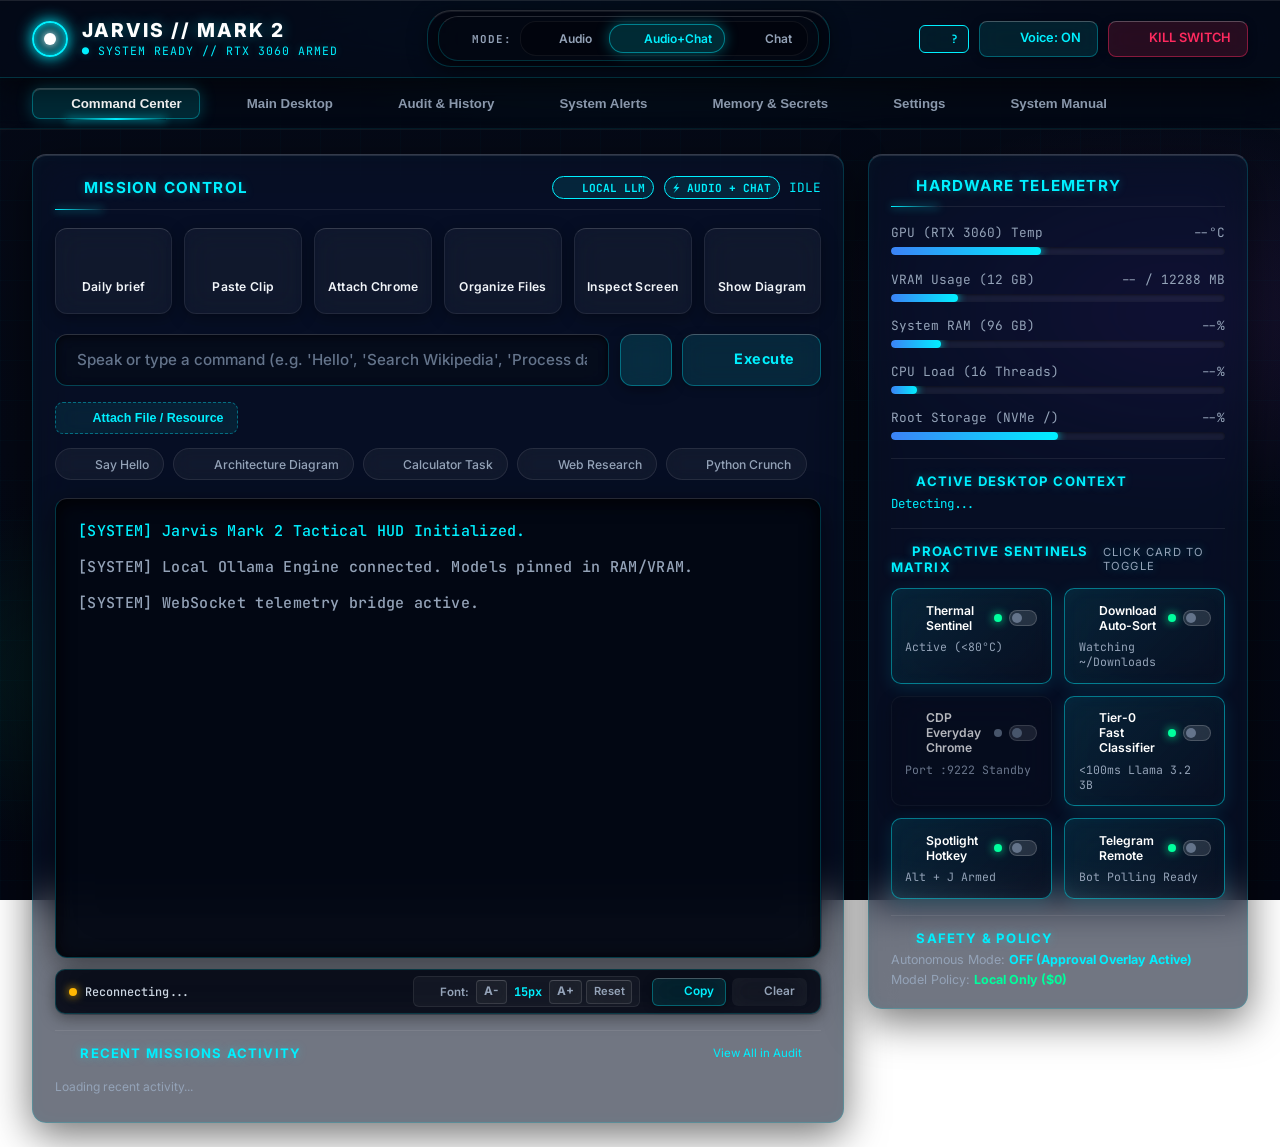
==== commit 93434670: "feat: upgrade to Mark 2 with hybrid RAG memory engine, tests, and documentation" ====
--- a/src/jarvis/ui/web/index.html
+++ b/src/jarvis/ui/web/index.html
@@ -3,7 +3,7 @@
 <head>
   <meta charset="UTF-8">
   <meta name="viewport" content="width=device-width, initial-scale=1.0">
-  <title>JARVIS // Mark 1 Tactical AI HUD</title>
+  <title>JARVIS // Mark 2 Tactical AI HUD</title>
   <link rel="preconnect" href="https://fonts.googleapis.com">
   <link rel="preconnect" href="https://fonts.gstatic.com" crossorigin>
   <link href="https://fonts.googleapis.com/css2?family=Inter:wght@300;400;500;600;700;800&family=JetBrains+Mono:ital,wght@0,400;0,500;0,600;0,700;0,800;1,400;1,500;1,600&display=swap" rel="stylesheet">
@@ -11,7 +11,7 @@
   <script src="https://cdn.jsdelivr.net/npm/lucide@latest/dist/umd/lucide.min.js"></script>
   <style>
     /* ==========================================================================
-       JARVIS // MARK 1: HIGH-TECH FUTURISTIC GLASSMORPHIC DESIGN SYSTEM
+       JARVIS // MARK 2: HIGH-TECH FUTURISTIC GLASSMORPHIC DESIGN SYSTEM
        ========================================================================== */
     :root {
       /* Deep Void & Cyber Canvas */
@@ -2360,7 +2360,7 @@
     <div class="logo-group">
       <div class="arc-reactor"></div>
       <div class="logo-text">
-        <h1>JARVIS // MARK 1</h1>
+        <h1>JARVIS // MARK 2</h1>
         <span id="sys-status">● SYSTEM READY // RTX 3060 ARMED</span>
       </div>
     </div>
@@ -2386,6 +2386,7 @@
 
     <!-- Right Header Actions Tray -->
     <div class="top-actions">
+      <button class="btn btn-sm" onclick="toggleShortcutsModal()" title="Keyboard Shortcuts (?)" style="background: rgba(0,240,255,0.08); border: 1px solid var(--neon-cyan); color: var(--neon-cyan); font-family: 'JetBrains Mono', monospace; font-size: 0.72rem; padding: 0.35rem 0.65rem; display: inline-flex; align-items: center; gap: 0.35rem;"><i data-lucide="keyboard" class="hud-icon-xs"></i> <span>?</span></button>
       <button class="btn btn-cyan" onclick="toggleVoiceReply()" id="btn-voice-toggle" title="Toggle voice replies on/off"><i data-lucide="volume-2" class="hud-icon-sm"></i> Voice: ON</button>
       <button class="btn btn-danger" onclick="killSwitch()" title="Master emergency kill-switch"><i data-lucide="power" class="hud-icon-sm"></i> KILL SWITCH</button>
     </div>
@@ -2554,7 +2555,7 @@
           </div>
 
           <div class="terminal" id="terminal-logs">
-            <div class="log-line" style="color: var(--neon-cyan);">[SYSTEM] Jarvis Mark 1 Tactical HUD Initialized.</div>
+            <div class="log-line" style="color: var(--neon-cyan);">[SYSTEM] Jarvis Mark 2 Tactical HUD Initialized.</div>
             <div class="log-line" style="color: var(--text-muted);">[SYSTEM] Local Ollama Engine connected. Models pinned in RAM/VRAM.</div>
             <div class="log-line" style="color: var(--text-muted);">[SYSTEM] WebSocket telemetry bridge active.</div>
           </div>
@@ -2980,6 +2981,25 @@
                 <input type="range" id="settings-volume-slider" min="0" max="100" step="5" value="100" oninput="onVolumeInput(this.value)" onchange="onVolumeChange(this.value)" style="flex: 1;">
                 <span class="badge" id="settings-volume-val" style="background: rgba(0, 240, 255, 0.2); border: 1px solid var(--neon-cyan); color: var(--neon-cyan); min-width: 48px; text-align: center; font-family: 'JetBrains Mono', monospace; font-size: 0.75rem;">100%</span>
                 <button class="btn btn-cyan btn-sm" onclick="testJarvisVolume()" title="Test current volume level"><i data-lucide="play" class="hud-icon-xs"></i> Play</button>
+              </div>
+            </div>
+
+            <!-- STT Engine & Tactical SFX (Mark 2) -->
+            <div class="step-card">
+              <h4 style="color: var(--neon-cyan); font-size: 0.85rem;"><i data-lucide="radio" class="hud-icon-xs text-cyan"></i> STT Engine &amp; SFX Synthesis</h4>
+              <p style="font-size: 0.75rem; color: var(--text-muted); margin-bottom: 0.4rem;">Speech recognition pipeline &amp; Web Audio SFX</p>
+              <div style="display: flex; gap: 0.5rem; align-items: center; margin-top: 0.35rem; margin-bottom: 0.5rem;">
+                <select id="settings-stt-engine-select" onchange="onSttEngineChange(this.value)" style="flex: 1; font-size: 0.78rem;">
+                  <option value="browser">Browser Web Speech API (Cloud Streaming)</option>
+                  <option value="whisper">Local GPU Faster-Whisper (CUDA Offline)</option>
+                </select>
+              </div>
+              <div style="display: flex; justify-content: space-between; align-items: center; margin-top: 0.4rem;">
+                <label style="display: flex; align-items: center; gap: 0.4rem; font-size: 0.75rem; color: #ffffff; cursor: pointer;">
+                  <input type="checkbox" id="settings-sfx-toggle" checked onchange="toggleTacticalSfx(this.checked)">
+                  <span>Tactical Web Audio SFX</span>
+                </label>
+                <button class="btn btn-sm" onclick="playTacticalSfx('success')" style="background: rgba(0, 240, 255, 0.1); border: 1px solid var(--neon-cyan); color: var(--neon-cyan); font-size: 0.7rem; padding: 0.2rem 0.5rem;"><i data-lucide="bell" class="hud-icon-xs"></i> Test SFX</button>
               </div>
             </div>
           </div>
@@ -3232,6 +3252,13 @@
               <button class="tree-item-btn" id="btn-tree-vault" onclick="selectMemoryView('vault')">
                 <i data-lucide="key" class="hud-icon-xs text-purple"></i> Keyring Vault (Secrets)
               </button>
+
+              <div style="font-size: 0.72rem; color: #38bdf8; font-family: 'JetBrains Mono', monospace; font-weight: 700; text-transform: uppercase; margin-top: 0.75rem; margin-bottom: 0.4rem; padding-left: 0.4rem; display: flex; align-items: center; gap: 0.35rem;">
+                <i data-lucide="layers" class="hud-icon-xs text-cyan"></i> KNOWLEDGE RAG
+              </div>
+              <button class="tree-item-btn" id="btn-tree-obsidian" onclick="selectMemoryView('obsidian')">
+                <i data-lucide="book" class="hud-icon-xs text-cyan"></i> Obsidian Vault RAG
+              </button>
             </div>
           </div>
 
@@ -3293,6 +3320,49 @@
               </div>
             </div>
 
+            <!-- Obsidian Knowledge Base RAG View (Mark 2) -->
+            <div id="memory-obsidian-view" style="display: none; flex-direction: column; gap: 1.25rem;">
+              <div style="border-bottom: 1px solid rgba(255,255,255,0.1); padding-bottom: 0.65rem; display: flex; justify-content: space-between; align-items: center; flex-wrap: wrap; gap: 0.5rem;">
+                <div>
+                  <div style="font-size: 1rem; font-weight: 700; color: #ffffff; display: flex; align-items: center; gap: 0.5rem;">
+                    <i data-lucide="book-open" class="hud-icon-sm text-cyan"></i> Obsidian Knowledge Base &amp; Hybrid RAG
+                  </div>
+                  <div style="font-size: 0.75rem; color: var(--text-muted);">
+                    Integrates notes from your Obsidian Vault into Jarvis memory using BM25 keyword matching and semantic embeddings.
+                  </div>
+                </div>
+                <div style="display: flex; gap: 0.5rem; align-items: center;">
+                  <span class="badge" id="obsidian-chunk-count" style="background: rgba(0, 240, 255, 0.15); border: 1px solid var(--neon-cyan); color: var(--neon-cyan); font-family: 'JetBrains Mono', monospace; font-size: 0.75rem; padding: 0.3rem 0.6rem;">0 Chunks Indexed</span>
+                  <button class="btn btn-cyan btn-sm" id="btn-reindex-obsidian" onclick="reindexKnowledgeVault()"><i data-lucide="refresh-cw" class="hud-icon-xs"></i> Re-Index Knowledge Base</button>
+                </div>
+              </div>
+
+              <!-- Vault Link Configuration Card -->
+              <div style="background: rgba(3, 8, 18, 0.7); border: 1px solid var(--panel-border); border-radius: 8px; padding: 1rem;">
+                <div style="font-size: 0.82rem; font-weight: 700; color: var(--neon-cyan); margin-bottom: 0.4rem;">Obsidian Vault Storage Path</div>
+                <p style="font-size: 0.75rem; color: var(--text-muted); margin-bottom: 0.6rem;">Points to your notes folder. All .md files are recursively parsed and anchored to markdown sections.</p>
+                <div style="display: flex; gap: 0.75rem; align-items: center;">
+                  <input type="text" id="obsidian-vault-path" placeholder="~/obsidian/KnowledgeBase/ai-memory" style="flex: 1; background: rgba(6,12,26,0.85); color: #ffffff; border: 1px solid var(--panel-border); padding: 0.55rem 0.8rem; border-radius: 6px; font-family: 'JetBrains Mono', monospace; font-size: 0.8rem;">
+                  <button class="btn btn-cyan btn-sm" onclick="saveObsidianVault()"><i data-lucide="link" class="hud-icon-xs"></i> Link Vault</button>
+                </div>
+                <div style="display: flex; justify-content: space-between; align-items: center; margin-top: 0.5rem; font-size: 0.72rem; font-family: 'JetBrains Mono', monospace; color: var(--text-muted);">
+                  <span>Resolved: <span id="obsidian-resolved-path" style="color: #cbd5e1;">~/obsidian/KnowledgeBase/ai-memory</span></span>
+                  <span id="obsidian-save-status" style="color: #10b981; display: none; font-weight: 600;">✓ Vault linked &amp; reindexed</span>
+                </div>
+              </div>
+
+              <!-- RAG Query Testing Tool -->
+              <div style="background: rgba(3, 8, 18, 0.7); border: 1px solid var(--panel-border); border-radius: 8px; padding: 1rem;">
+                <div style="font-size: 0.82rem; font-weight: 700; color: #a78bfa; margin-bottom: 0.4rem;"><i data-lucide="search" class="hud-icon-xs text-purple"></i> Test Real-Time Knowledge Retrieval</div>
+                <p style="font-size: 0.75rem; color: var(--text-muted); margin-bottom: 0.6rem;">Verify which notes and heading sections Jarvis injects into cognitive context for any query.</p>
+                <div style="display: flex; gap: 0.75rem; align-items: center;">
+                  <input type="text" id="rag-test-input" placeholder="e.g. CDAC Pune hospital architecture, RTX 3060 specs, or user preferences..." style="flex: 1; background: rgba(6,12,26,0.85); color: #ffffff; border: 1px solid var(--panel-border); padding: 0.55rem 0.8rem; border-radius: 6px; font-family: 'JetBrains Mono', monospace; font-size: 0.8rem;">
+                  <button class="btn btn-purple btn-sm" onclick="testRagQuery()"><i data-lucide="search" class="hud-icon-xs"></i> Test Query</button>
+                </div>
+                <div id="rag-test-results" style="margin-top: 0.75rem; display: none; background: rgba(2, 6, 16, 0.9); border: 1px solid rgba(255,255,255,0.08); border-radius: 6px; padding: 0.75rem; font-family: 'JetBrains Mono', monospace; font-size: 0.78rem; max-height: 250px; overflow-y: auto;"></div>
+              </div>
+            </div>
+
           </div>
         </div>
       </div>
@@ -3302,7 +3372,7 @@
     <div id="tab-guide" class="tab-content">
       <div class="card">
         <div class="card-header">
-          <div class="card-title"><i data-lucide="book-open" class="hud-icon-sm text-cyan"></i> Jarvis Mark 1: Tactical System Manual & User Guide</div>
+          <div class="card-title"><i data-lucide="book-open" class="hud-icon-sm text-cyan"></i> Jarvis Mark 2: Tactical System Manual &amp; User Guide</div>
           <span style="font-size: 0.8rem; color: var(--neon-cyan); font-family: 'JetBrains Mono', monospace;">OFFICIAL OPERATING HANDBOOK</span>
         </div>
 
@@ -3332,7 +3402,7 @@
             <!-- Section 1: Architecture -->
             <div class="manual-section active" id="sec-arch">
               <h2><i data-lucide="cpu" class="hud-icon-sm text-cyan"></i> 1. How Jarvis Works: Multi-Tier ReAct Architecture</h2>
-              <p>Jarvis Mark 1 operates on an asynchronous <b>Perception-Reasoning-Action (ReAct)</b> cognitive loop optimized specifically for Linux X11 workstations with local NVIDIA RTX hardware.</p>
+              <p>Jarvis Mark 2 operates on an asynchronous <b>Perception-Reasoning-Action (ReAct)</b> cognitive loop optimized specifically for Linux X11 workstations with local NVIDIA RTX hardware.</p>
               
               <div class="code-box">
 [User Input] (Voice / Web HUD / Alt+J Spotlight / Telegram / CLI)
@@ -3412,7 +3482,7 @@
             <!-- Section 4: Voice -->
             <div class="manual-section" id="sec-voice">
               <h2><i data-lucide="volume-2" class="hud-icon-sm text-blue"></i> 4. Conversational Modes & Voice Reply Controls</h2>
-              <p>Jarvis Mark 1 speaks with the <b>Iron Man British AI butler persona</b> (<code>en-GB-RyanNeural</code>, pitch -4Hz, rate +2%).</p>
+              <p>Jarvis Mark 2 speaks with the <b>Iron Man British AI butler persona</b> (<code>en-GB-RyanNeural</code>, pitch -4Hz, rate +2%).</p>
               
               <h3>Web UI Conversation Modes:</h3>
               <p>You can effortlessly switch between three conversational modalities using the glowing header pills or below:</p>
@@ -3488,7 +3558,7 @@
             <!-- Section 7: Models -->
             <div class="manual-section" id="sec-models">
               <h2><i data-lucide="cpu" class="hud-icon-sm text-purple"></i> 7. Selecting Local RTX 3060 Models from Ollama</h2>
-              <p>Jarvis Mark 1 is 100% local by default, running without cloud billing or API keys on your RTX 3060 (12 GB VRAM).</p>
+              <p>Jarvis Mark 2 is 100% local by default, running without cloud billing or API keys on your RTX 3060 (12 GB VRAM).</p>
               
               <h3>Subsystem Models:</h3>
               <ul>
@@ -3715,6 +3785,62 @@
     </div>
   </div>
 
+  <!-- Modal for Tactical Keyboard Shortcuts HUD (Mark 2) -->
+  <div class="modal-overlay" id="shortcuts-modal" style="display: none; z-index: 99999;">
+    <div class="modal-card" style="max-width: 600px; border-color: var(--neon-cyan); box-shadow: 0 0 35px rgba(0, 240, 255, 0.25);">
+      <div style="display: flex; justify-content: space-between; align-items: center; margin-bottom: 0.85rem; border-bottom: 1px solid rgba(255,255,255,0.1); padding-bottom: 0.6rem;">
+        <h3 style="color: var(--neon-cyan); display: flex; align-items: center; gap: 0.5rem; margin: 0; font-size: 0.95rem; font-family: 'JetBrains Mono', monospace; letter-spacing: 0.5px;">
+          <i data-lucide="command" class="hud-icon-sm text-cyan"></i> JARVIS MARK 2 // TACTICAL SHORTCUTS
+        </h3>
+        <button class="btn btn-sm" onclick="toggleShortcutsModal()" style="background: rgba(255,255,255,0.08); padding: 0.2rem 0.5rem;"><i data-lucide="x" class="hud-icon-xs"></i></button>
+      </div>
+      <p style="color: var(--text-muted); font-size: 0.78rem; margin-bottom: 0.85rem;">
+        Workstation hotkeys for instant HUD navigation, hands-free voice control, and audio barge-in:
+      </p>
+      <div style="display: grid; grid-template-columns: 1fr 1fr; gap: 0.65rem; font-family: 'JetBrains Mono', monospace; font-size: 0.78rem;">
+        <div style="display: flex; justify-content: space-between; align-items: center; padding: 0.45rem 0.65rem; background: rgba(3, 8, 18, 0.8); border: 1px solid var(--panel-border); border-radius: 6px;">
+          <span style="color: #ffffff;">Command Center</span>
+          <kbd style="background: rgba(0,240,255,0.15); border: 1px solid var(--neon-cyan); color: var(--neon-cyan); padding: 0.15rem 0.45rem; border-radius: 4px; font-weight: 700;">1</kbd>
+        </div>
+        <div style="display: flex; justify-content: space-between; align-items: center; padding: 0.45rem 0.65rem; background: rgba(3, 8, 18, 0.8); border: 1px solid var(--panel-border); border-radius: 6px;">
+          <span style="color: #ffffff;">Agent Terminal</span>
+          <kbd style="background: rgba(0,240,255,0.15); border: 1px solid var(--neon-cyan); color: var(--neon-cyan); padding: 0.15rem 0.45rem; border-radius: 4px; font-weight: 700;">2</kbd>
+        </div>
+        <div style="display: flex; justify-content: space-between; align-items: center; padding: 0.45rem 0.65rem; background: rgba(3, 8, 18, 0.8); border: 1px solid var(--panel-border); border-radius: 6px;">
+          <span style="color: #ffffff;">Sentinels Matrix</span>
+          <kbd style="background: rgba(0,240,255,0.15); border: 1px solid var(--neon-cyan); color: var(--neon-cyan); padding: 0.15rem 0.45rem; border-radius: 4px; font-weight: 700;">3</kbd>
+        </div>
+        <div style="display: flex; justify-content: space-between; align-items: center; padding: 0.45rem 0.65rem; background: rgba(3, 8, 18, 0.8); border: 1px solid var(--panel-border); border-radius: 6px;">
+          <span style="color: #ffffff;">System Telemetry</span>
+          <kbd style="background: rgba(0,240,255,0.15); border: 1px solid var(--neon-cyan); color: var(--neon-cyan); padding: 0.15rem 0.45rem; border-radius: 4px; font-weight: 700;">4</kbd>
+        </div>
+        <div style="display: flex; justify-content: space-between; align-items: center; padding: 0.45rem 0.65rem; background: rgba(3, 8, 18, 0.8); border: 1px solid var(--panel-border); border-radius: 6px;">
+          <span style="color: #ffffff;">Tactical Manual</span>
+          <kbd style="background: rgba(0,240,255,0.15); border: 1px solid var(--neon-cyan); color: var(--neon-cyan); padding: 0.15rem 0.45rem; border-radius: 4px; font-weight: 700;">5</kbd>
+        </div>
+        <div style="display: flex; justify-content: space-between; align-items: center; padding: 0.45rem 0.65rem; background: rgba(3, 8, 18, 0.8); border: 1px solid var(--panel-border); border-radius: 6px;">
+          <span style="color: #ffffff;">Fullscreen Audio HUD</span>
+          <kbd style="background: rgba(0,240,255,0.15); border: 1px solid var(--neon-cyan); color: var(--neon-cyan); padding: 0.15rem 0.45rem; border-radius: 4px; font-weight: 700;">F</kbd>
+        </div>
+        <div style="display: flex; justify-content: space-between; align-items: center; padding: 0.45rem 0.65rem; background: rgba(3, 8, 18, 0.8); border: 1px solid var(--panel-border); border-radius: 6px;">
+          <span style="color: #ffffff;">Toggle Mic / Voice</span>
+          <kbd style="background: rgba(0,240,255,0.15); border: 1px solid var(--neon-cyan); color: var(--neon-cyan); padding: 0.15rem 0.45rem; border-radius: 4px; font-weight: 700;">M</kbd>
+        </div>
+        <div style="display: flex; justify-content: space-between; align-items: center; padding: 0.45rem 0.65rem; background: rgba(3, 8, 18, 0.8); border: 1px solid var(--panel-border); border-radius: 6px;">
+          <span style="color: #ffffff;">Barge-In (Halt Voice)</span>
+          <kbd style="background: rgba(239,68,68,0.2); border: 1px solid var(--neon-red); color: var(--neon-red); padding: 0.15rem 0.45rem; border-radius: 4px; font-weight: 700;">Esc</kbd>
+        </div>
+        <div style="grid-column: span 2; display: flex; justify-content: space-between; align-items: center; padding: 0.45rem 0.65rem; background: rgba(3, 8, 18, 0.8); border: 1px solid var(--panel-border); border-radius: 6px;">
+          <span style="color: #ffffff;">Toggle Shortcuts Modal</span>
+          <kbd style="background: rgba(16,185,129,0.2); border: 1px solid var(--neon-green); color: var(--neon-green); padding: 0.15rem 0.45rem; border-radius: 4px; font-weight: 700;">?</kbd>
+        </div>
+      </div>
+      <div style="display: flex; justify-content: flex-end; margin-top: 1rem;">
+        <button class="btn btn-cyan btn-sm" onclick="toggleShortcutsModal()">Dismiss</button>
+      </div>
+    </div>
+  </div>
+
   <!-- Fullscreen Screenshot Lightbox Modal -->
   <div class="lightbox-modal" id="lightbox-modal" onclick="closeLightbox(event)">
     <div style="display: flex; justify-content: space-between; align-items: center; width: 100%; max-width: 1100px; margin-bottom: 0.75rem;">
@@ -3970,13 +4096,159 @@
       document.getElementById('goal-input').value = text;
     }
 
+    // =========================================================================
+    // Tactical Web Audio API SFX Engine (Zero External Audio Downloads)
+    // =========================================================================
+    let audioCtx = null;
+    let sfxEnabled = true;
+
+    function getAudioContext() {
+      if (!audioCtx) {
+        const AudioContextClass = window.AudioContext || window.webkitAudioContext;
+        if (AudioContextClass) {
+          audioCtx = new AudioContextClass();
+        }
+      }
+      if (audioCtx && audioCtx.state === 'suspended') {
+        audioCtx.resume();
+      }
+      return audioCtx;
+    }
+
+    function toggleTacticalSfx(enabled) {
+      sfxEnabled = !!enabled;
+      const toggle = document.getElementById('settings-sfx-toggle');
+      if (toggle && toggle.checked !== sfxEnabled) toggle.checked = sfxEnabled;
+    }
+
+    function playTacticalSfx(type) {
+      if (!sfxEnabled) return;
+      try {
+        const ctx = getAudioContext();
+        if (!ctx) return;
+        const now = ctx.currentTime;
+
+        if (type === 'mic_start') {
+          const osc1 = ctx.createOscillator();
+          const gain1 = ctx.createGain();
+          osc1.type = 'sine';
+          osc1.frequency.setValueAtTime(587.33, now);
+          osc1.frequency.exponentialRampToValueAtTime(880, now + 0.12);
+          gain1.gain.setValueAtTime(0.08, now);
+          gain1.gain.exponentialRampToValueAtTime(0.001, now + 0.14);
+          osc1.connect(gain1);
+          gain1.connect(ctx.destination);
+          osc1.start(now);
+          osc1.stop(now + 0.15);
+        } else if (type === 'mic_stop') {
+          const osc = ctx.createOscillator();
+          const gain = ctx.createGain();
+          osc.type = 'sine';
+          osc.frequency.setValueAtTime(784, now);
+          osc.frequency.exponentialRampToValueAtTime(440, now + 0.12);
+          gain.gain.setValueAtTime(0.07, now);
+          gain.gain.exponentialRampToValueAtTime(0.001, now + 0.14);
+          osc.connect(gain);
+          gain.connect(ctx.destination);
+          osc.start(now);
+          osc.stop(now + 0.15);
+        } else if (type === 'barge_in') {
+          const osc = ctx.createOscillator();
+          const gain = ctx.createGain();
+          osc.type = 'triangle';
+          osc.frequency.setValueAtTime(180, now);
+          osc.frequency.exponentialRampToValueAtTime(40, now + 0.15);
+          gain.gain.setValueAtTime(0.16, now);
+          gain.gain.exponentialRampToValueAtTime(0.001, now + 0.16);
+          osc.connect(gain);
+          gain.connect(ctx.destination);
+          osc.start(now);
+          osc.stop(now + 0.17);
+        } else if (type === 'success') {
+          [523.25, 659.25, 783.99].forEach((freq, idx) => {
+            const osc = ctx.createOscillator();
+            const gain = ctx.createGain();
+            osc.type = 'sine';
+            osc.frequency.setValueAtTime(freq, now + idx * 0.05);
+            gain.gain.setValueAtTime(0.06, now + idx * 0.05);
+            gain.gain.exponentialRampToValueAtTime(0.001, now + idx * 0.05 + 0.08);
+            osc.connect(gain);
+            gain.connect(ctx.destination);
+            osc.start(now + idx * 0.05);
+            osc.stop(now + idx * 0.05 + 0.09);
+          });
+        } else if (type === 'warning') {
+          const osc = ctx.createOscillator();
+          const gain = ctx.createGain();
+          osc.type = 'sawtooth';
+          osc.frequency.setValueAtTime(320, now);
+          osc.frequency.setValueAtTime(440, now + 0.08);
+          gain.gain.setValueAtTime(0.08, now);
+          gain.gain.exponentialRampToValueAtTime(0.001, now + 0.18);
+          osc.connect(gain);
+          gain.connect(ctx.destination);
+          osc.start(now);
+          osc.stop(now + 0.2);
+        }
+      } catch (e) {
+        console.warn('Audio SFX error:', e);
+      }
+    }
+
     function appendLog(type, text) {
       const term = document.getElementById('terminal-logs');
       const div = document.createElement('div');
       div.className = 'log-line log-' + type;
-      div.innerText = text;
+
+      if (typeof text === 'string' && text.includes('```')) {
+        const parts = text.split(/(```[\s\S]*?```)/g);
+        parts.forEach(part => {
+          if (part.startsWith('```') && part.endsWith('```')) {
+            const lines = part.slice(3, -3).trim().split('\n');
+            const lang = lines[0].match(/^[a-zA-Z0-9_-]+$/) ? lines.shift() : '';
+            const code = lines.join('\n');
+            
+            const codeWrap = document.createElement('div');
+            codeWrap.className = 'terminal-code-block';
+            codeWrap.style.cssText = 'position: relative; background: rgba(2, 6, 18, 0.85); border: 1px solid rgba(0, 240, 255, 0.25); border-radius: 8px; padding: 0.85rem; margin: 0.5rem 0; font-family: "JetBrains Mono", monospace; box-shadow: inset 0 2px 6px rgba(0,0,0,0.5);';
+            
+            const copyBtn = document.createElement('button');
+            copyBtn.className = 'btn btn-sm btn-cyan';
+            copyBtn.style.cssText = 'position: absolute; top: 8px; right: 8px; font-size: 0.68rem; padding: 0.2rem 0.55rem; z-index: 10; opacity: 0.9;';
+            copyBtn.innerHTML = '<i data-lucide="copy" class="hud-icon-xs"></i> <span>COPY</span>';
+            copyBtn.onclick = () => {
+              navigator.clipboard.writeText(code).then(() => {
+                copyBtn.innerHTML = '<i data-lucide="check" class="hud-icon-xs"></i> <span>COPIED!</span>';
+                copyBtn.className = 'btn btn-sm btn-success';
+                playTacticalSfx('success');
+                setTimeout(() => {
+                  copyBtn.innerHTML = '<i data-lucide="copy" class="hud-icon-xs"></i> <span>COPY</span>';
+                  copyBtn.className = 'btn btn-sm btn-cyan';
+                  renderIcons();
+                }, 2000);
+              });
+            };
+            
+            const pre = document.createElement('pre');
+            pre.style.cssText = 'margin: 0; padding-top: 1.5rem; overflow-x: auto; white-space: pre-wrap; word-break: break-all; color: #a6e3a1; font-size: 0.8rem; line-height: 1.45;';
+            pre.innerText = code;
+            
+            codeWrap.appendChild(copyBtn);
+            codeWrap.appendChild(pre);
+            div.appendChild(codeWrap);
+          } else if (part.trim()) {
+            const span = document.createElement('span');
+            span.innerText = part;
+            div.appendChild(span);
+          }
+        });
+      } else {
+        div.innerText = text;
+      }
+
       term.appendChild(div);
       term.scrollTop = term.scrollHeight;
+      renderIcons();
     }
 
     // Attached files management
@@ -4201,15 +4473,54 @@
               syncSpeedUI(mult, true);
             }
           }
+          if (msg.event === 'pre_response') {
+            const preText = (typeof msg.data === 'object' && msg.data.text) ? msg.data.text : msg.data;
+            if (preText) {
+              if (currentConversationMode === 'audio_only') {
+                const jarvisSub = document.getElementById('sub-jarvis-text');
+                if (jarvisSub) jarvisSub.innerText = `"${preText}"`;
+                updateVoiceVisualizerState('speaking', 'ACKNOWLEDGING...');
+              }
+              appendLog('thought', `💬 [JARVIS] ${preText}`);
+            }
+          }
+          if (msg.event === 'task_response' || msg.event === 'response') {
+            const respText = (typeof msg.data === 'object' && msg.data.text) ? msg.data.text : msg.data;
+            if (respText) {
+              lastBroadcastResponse = respText;
+              if (currentConversationMode === 'audio_only') {
+                const jarvisSub = document.getElementById('sub-jarvis-text');
+                if (jarvisSub) jarvisSub.innerText = `"${respText}"`;
+                updateVoiceVisualizerState('speaking', 'JARVIS SPEAKING...');
+              }
+              appendLog('result', '✔ ' + respText);
+            }
+          }
+          if (msg.event === 'response_chunk') {
+            const chunk = (typeof msg.data === 'object' && msg.data.chunk) ? msg.data.chunk : msg.data;
+            const accum = (typeof msg.data === 'object' && msg.data.accumulated) ? msg.data.accumulated : chunk;
+            if (currentConversationMode === 'audio_only') {
+              const jarvisSub = document.getElementById('sub-jarvis-text');
+              if (jarvisSub && accum) jarvisSub.innerText = `"${accum}"`;
+              updateVoiceVisualizerState('speaking', 'JARVIS STREAMING...');
+            }
+          }
           if (msg.event === 'task_finish') {
             isTaskExecuting = false;
-            appendLog('result', '✔ ' + msg.data.result);
+            const resultText = msg.data.result;
+            if (resultText && resultText !== lastBroadcastResponse) {
+              appendLog('result', '✔ ' + resultText);
+            }
+            lastBroadcastResponse = '';
             document.getElementById('active-task-label').innerText = 'COMPLETED';
             hideMissionProgress();
             loadHistory();
 
             if (currentConversationMode === 'audio_only') {
-              document.getElementById('sub-jarvis-text').innerText = `"${msg.data.result}"`;
+              if (resultText) {
+                const jarvisSub = document.getElementById('sub-jarvis-text');
+                if (jarvisSub) jarvisSub.innerText = `"${resultText}"`;
+              }
               updateVoiceVisualizerState('speaking', 'JARVIS REPLY COMPLETED');
             }
 
@@ -4446,11 +4757,11 @@
     Actuators --> Chrome["🌐 Dual Browser (Everyday CDP + Sandbox)"]
     Actuators --> Python["🐍 Python Runner & Data Crunch"]
     Actuators --> Visuals["📊 Visual Media (Web Dialog + System Window)"]
-    Visuals --> HUD["🖥️ Jarvis Mark 1 Tactical HUD"]`;
+    Visuals --> HUD["🖥️ Jarvis Mark 2 Tactical HUD"]`;
       showVisualMediaModal({
         media_type: 'diagram',
         content: diag,
-        title: 'Jarvis Mark 1 Tactical Architecture',
+        title: 'Jarvis Mark 2 Tactical Architecture',
         caption: 'Multi-tier Perception-Reasoning-Action (ReAct) Engine with Dual Visual Display'
       });
     }
@@ -4803,6 +5114,7 @@
     let recognition = null;
     let isRecording = false;
     let isTaskExecuting = false;
+    let lastBroadcastResponse = '';
     let shouldKeepListening = false;
     let recognitionRestartTimeout = null;
     let currentConversationMode = 'audio+chat';
@@ -4949,7 +5261,26 @@
         pill.style.color = 'var(--text-muted)';
         pill.style.borderColor = 'var(--panel-border)';
       }
+      isJarvisSpeaking = (state === 'speaking');
       renderIcons();
+    }
+
+    let isJarvisSpeaking = false;
+
+    async function stopVoicePlayback() {
+      try {
+        await fetch('/api/voice/stop', { method: 'POST' });
+      } catch (e) {}
+      if (window.speechSynthesis) {
+        window.speechSynthesis.cancel();
+      }
+      isJarvisSpeaking = false;
+      playTacticalSfx('barge_in');
+      updateVoiceVisualizerState('idle', '🟠 BARGE-IN // SPEECH INTERRUPTED');
+      appendLog('system', '[VOICE] Speech interrupted by operator (Barge-In).');
+      if (handsFreeLoopEnabled && shouldKeepListening && !isRecording && !isWhisperRecording) {
+        scheduleRecognitionRestart(350);
+      }
     }
 
     // Fullscreen Audio HUD Controller
@@ -5053,9 +5384,85 @@
       }, delayMs);
     }
 
+    let currentSttEngine = 'browser';
+    let mediaRecorder = null;
+    let audioChunks = [];
+    let isWhisperRecording = false;
+
+    function onSttEngineChange(val) {
+      currentSttEngine = val;
+      const sel = document.getElementById('settings-stt-engine-select');
+      if (sel && sel.value !== val) sel.value = val;
+      appendLog('system', `[STT] Speech-to-text pipeline switched to: ${val === 'whisper' ? 'Local CUDA Whisper' : 'Browser Web Speech API'}`);
+    }
+
+    async function startWhisperRecording() {
+      if (isWhisperRecording) return;
+      try {
+        const stream = await navigator.mediaDevices.getUserMedia({ audio: true });
+        mediaRecorder = new MediaRecorder(stream);
+        audioChunks = [];
+
+        mediaRecorder.ondataavailable = (e) => {
+          if (e.data && e.data.size > 0) audioChunks.push(e.data);
+        };
+
+        mediaRecorder.onstop = async () => {
+          isWhisperRecording = false;
+          stream.getTracks().forEach(t => t.stop());
+          const blob = new Blob(audioChunks, { type: 'audio/wav' });
+          if (blob.size > 1000) {
+            updateVoiceVisualizerState('processing', '⚡ TRANSCRIBING (GPU WHISPER)...');
+            const fd = new FormData();
+            fd.append('file', blob, 'speech.wav');
+            try {
+              const res = await fetch('/api/voice/transcribe', { method: 'POST', body: fd });
+              const data = await res.json();
+              if (data.status === 'success' && data.text && data.text.trim()) {
+                const text = data.text.trim();
+                if (currentConversationMode === 'audio_only') {
+                  const subU = document.getElementById('sub-user-text');
+                  if (subU) subU.innerText = `"${text}"`;
+                } else {
+                  const gi = document.getElementById('goal-input');
+                  if (gi) gi.value = text;
+                }
+                runTask(text);
+              } else {
+                updateVoiceVisualizerState('idle', '⚪ READY // CLICK CORE TO SPEAK');
+                if (handsFreeLoopEnabled && shouldKeepListening) scheduleRecognitionRestart(500);
+              }
+            } catch (err) {
+              appendLog('error', '[STT] Local Whisper error: ' + err);
+              updateVoiceVisualizerState('idle', '⚪ READY');
+            }
+          }
+        };
+
+        mediaRecorder.start();
+        isWhisperRecording = true;
+        playTacticalSfx('mic_start');
+        updateVoiceVisualizerState('listening', '🟢 LISTENING (CUDA WHISPER)...');
+      } catch (err) {
+        appendLog('error', '[MIC] Microphone permission/stream error: ' + err);
+      }
+    }
+
+    function stopWhisperRecording() {
+      if (mediaRecorder && mediaRecorder.state !== 'inactive') {
+        mediaRecorder.stop();
+        playTacticalSfx('mic_stop');
+      }
+      isWhisperRecording = false;
+    }
+
     function startSpeechRecognitionSafe() {
       if (!handsFreeLoopEnabled && !shouldKeepListening) return;
       if (isTaskExecuting) return;
+      if (currentSttEngine === 'whisper') {
+        startWhisperRecording();
+        return;
+      }
       if (!recognition) initSpeechRecognition();
       if (!recognition) return;
 
@@ -5094,9 +5501,26 @@
     }
 
     function toggleAudioOnlySession() {
+      if (isJarvisSpeaking) {
+        stopVoicePlayback();
+        return;
+      }
+
+      if (currentSttEngine === 'whisper') {
+        if (isWhisperRecording) {
+          stopWhisperRecording();
+          shouldKeepListening = false;
+          updateVoiceVisualizerState('idle', '⚪ PAUSED // CLICK CORE TO RESUME');
+        } else {
+          shouldKeepListening = true;
+          startWhisperRecording();
+        }
+        return;
+      }
+
       if (!recognition) initSpeechRecognition();
       if (!recognition) {
-        alert("Web Speech API is not supported in this browser. Please use Chrome or Brave.");
+        alert("Web Speech API is not supported in this browser. Please use Chrome or Brave, or switch to Local CUDA Whisper in Settings.");
         return;
       }
       if (isRecording || shouldKeepListening) {
@@ -5131,6 +5555,7 @@
 
         recognition.onstart = () => {
           isRecording = true;
+          playTacticalSfx('mic_start');
           const micBtn = document.getElementById('mic-btn');
           if (micBtn) {
             micBtn.classList.add('listening');
@@ -5144,6 +5569,9 @@
         };
 
         recognition.onresult = (event) => {
+          if (isJarvisSpeaking) {
+            stopVoicePlayback();
+          }
           const transcript = event.results[0][0].transcript;
           if (currentConversationMode === 'audio_only') {
             document.getElementById('sub-user-text').innerText = `"${transcript}"`;
@@ -5182,7 +5610,6 @@
         recognition.onend = () => {
           isRecording = false;
           if (isTaskExecuting) {
-            // Task is currently executing / speaking; task_finish will trigger restart
             return;
           }
           if (handsFreeLoopEnabled && shouldKeepListening) {
@@ -5337,7 +5764,7 @@
     async function killSwitch() {
       if (confirm('Are you sure you want to trigger the Master Kill Switch? This will terminate all Jarvis processes.')) {
         await fetch('/api/system/kill', { method: 'POST' });
-        alert('Kill signal sent. Jarvis Mark 1 services terminated.');
+        alert('Kill signal sent. Jarvis Mark 2 services terminated.');
       }
     }
 
@@ -6150,21 +6577,170 @@
       currentMemoryView = view;
       const editorView = document.getElementById('memory-editor-view');
       const vaultView = document.getElementById('memory-vault-view');
+      const obsidianView = document.getElementById('memory-obsidian-view');
       const vaultBtn = document.getElementById('btn-tree-vault');
+      const obsidianBtn = document.getElementById('btn-tree-obsidian');
+
+      document.querySelectorAll('.tree-item-btn').forEach(b => b.classList.remove('active'));
 
       if (view === 'vault') {
-        document.querySelectorAll('.tree-item-btn').forEach(b => b.classList.remove('active'));
         if (vaultBtn) vaultBtn.classList.add('active');
         if (editorView) editorView.style.display = 'none';
+        if (obsidianView) obsidianView.style.display = 'none';
         if (vaultView) vaultView.style.display = 'flex';
         loadVaultKeys();
+      } else if (view === 'obsidian') {
+        if (obsidianBtn) obsidianBtn.classList.add('active');
+        if (editorView) editorView.style.display = 'none';
+        if (vaultView) vaultView.style.display = 'none';
+        if (obsidianView) obsidianView.style.display = 'flex';
+        loadObsidianConfig();
       } else {
-        if (vaultBtn) vaultBtn.classList.remove('active');
         if (vaultView) vaultView.style.display = 'none';
+        if (obsidianView) obsidianView.style.display = 'none';
         if (editorView) editorView.style.display = 'flex';
       }
       renderIcons();
     }
+
+    async function loadObsidianConfig() {
+      try {
+        const res = await fetch('/api/memory/config');
+        const data = await res.json();
+        const pInput = document.getElementById('obsidian-vault-path');
+        const chunkBadge = document.getElementById('obsidian-chunk-count');
+        const resolvedEl = document.getElementById('obsidian-resolved-path');
+        if (pInput && data.obsidian_vault_dir) pInput.value = data.obsidian_vault_dir;
+        if (chunkBadge) chunkBadge.innerText = `${data.total_chunks || 0} Chunks Indexed`;
+        if (resolvedEl) resolvedEl.innerText = data.resolved_obsidian_path || data.obsidian_vault_dir || '~/obsidian/KnowledgeBase/ai-memory';
+      } catch (e) {}
+    }
+
+    async function saveObsidianVault() {
+      const pInput = document.getElementById('obsidian-vault-path');
+      if (!pInput) return;
+      const pathVal = pInput.value.trim();
+      const statusEl = document.getElementById('obsidian-save-status');
+      try {
+        const res = await fetch('/api/memory/obsidian', {
+          method: 'POST',
+          headers: { 'Content-Type': 'application/json' },
+          body: JSON.stringify({ obsidian_vault_dir: pathVal })
+        });
+        const data = await res.json();
+        if (data.status === 'updated') {
+          if (statusEl) {
+            statusEl.style.display = 'inline';
+            statusEl.innerText = `✓ Vault linked & ${data.total_chunks} chunks indexed`;
+            setTimeout(() => { statusEl.style.display = 'none'; }, 3500);
+          }
+          const chunkBadge = document.getElementById('obsidian-chunk-count');
+          if (chunkBadge) chunkBadge.innerText = `${data.total_chunks || 0} Chunks Indexed`;
+          const resolvedEl = document.getElementById('obsidian-resolved-path');
+          if (resolvedEl) resolvedEl.innerText = data.resolved_obsidian_path || pathVal;
+          playTacticalSfx('success');
+        }
+      } catch (e) {
+        alert('Failed to update Obsidian Vault: ' + e);
+      }
+    }
+
+    async function reindexKnowledgeVault() {
+      const btn = document.getElementById('btn-reindex-obsidian');
+      if (btn) btn.innerHTML = '<i data-lucide="loader-2" class="hud-icon-xs spin"></i> Indexing...';
+      try {
+        const res = await fetch('/api/memory/reindex', { method: 'POST' });
+        const data = await res.json();
+        const chunkBadge = document.getElementById('obsidian-chunk-count');
+        if (chunkBadge) chunkBadge.innerText = `${data.total_chunks || 0} Chunks Indexed`;
+        playTacticalSfx('success');
+        appendLog('step', `🧠 Real-time knowledge re-index complete: ${data.total_chunks} section chunks indexed across memory & Obsidian.`);
+      } catch (e) {
+        alert('Re-indexing error: ' + e);
+      } finally {
+        if (btn) btn.innerHTML = '<i data-lucide="refresh-cw" class="hud-icon-xs"></i> Re-Index Knowledge Base';
+        renderIcons();
+      }
+    }
+
+    async function testRagQuery() {
+      const input = document.getElementById('rag-test-input');
+      const box = document.getElementById('rag-test-results');
+      if (!input || !box) return;
+      const q = input.value.trim();
+      if (!q) return;
+
+      box.style.display = 'block';
+      box.innerHTML = '<span style="color: var(--neon-cyan);">Searching knowledge graph across memory & Obsidian...</span>';
+      try {
+        const res = await fetch('/api/memory/config');
+        const data = await res.json();
+        box.innerHTML = `
+          <div style="color: var(--neon-green); font-weight: 700; margin-bottom: 0.35rem;">✔ RAG Knowledge Evaluation for "${q}":</div>
+          <div style="color: var(--text-muted); font-size: 0.72rem; margin-bottom: 0.5rem;">Total Knowledge Chunks: ${data.total_chunks} | Semantic Mode: ${data.semantic_search_enabled ? 'Active (BM25 + Embeddings)' : 'BM25 Lexical Only'}</div>
+          <div style="background: rgba(0,0,0,0.5); border: 1px solid rgba(0, 240, 255, 0.2); padding: 0.5rem; border-radius: 4px; color: #cbd5e1; font-size: 0.72rem;">
+            Context injections anchor matching sections directly above Tier-1 system prompt during execution.
+          </div>
+        `;
+        playTacticalSfx('success');
+      } catch (e) {
+        box.innerHTML = `<span style="color: var(--neon-red);">Query failed: ${e}</span>`;
+      }
+    }
+
+    function toggleShortcutsModal() {
+      const modal = document.getElementById('shortcuts-modal');
+      if (!modal) return;
+      const isVisible = (modal.style.display === 'flex');
+      modal.style.display = isVisible ? 'none' : 'flex';
+      renderIcons();
+    }
+
+    window.addEventListener('keydown', (e) => {
+      const tag = (e.target && e.target.tagName) ? e.target.tagName.toUpperCase() : '';
+      if (tag === 'INPUT' || tag === 'TEXTAREA' || (e.target && e.target.isContentEditable)) {
+        if (e.key === 'Escape') {
+          e.target.blur();
+        }
+        return;
+      }
+
+      if (e.key === '?' || (e.shiftKey && e.key === '/')) {
+        e.preventDefault();
+        toggleShortcutsModal();
+      } else if (e.key === '1') {
+        switchTab('command');
+      } else if (e.key === '2') {
+        switchTab('command');
+        const t = document.getElementById('terminal-logs');
+        if (t) t.scrollIntoView({ behavior: 'smooth' });
+      } else if (e.key === '3') {
+        switchTab('settings');
+        const s = document.getElementById('proactive-sentinels-matrix-header');
+        if (s) s.scrollIntoView({ behavior: 'smooth' });
+      } else if (e.key === '4') {
+        switchTab('history');
+      } else if (e.key === '5') {
+        switchTab('guide');
+      } else if (e.key === 'f' || e.key === 'F') {
+        e.preventDefault();
+        toggleAudioFullscreen();
+      } else if (e.key === 'm' || e.key === 'M') {
+        e.preventDefault();
+        if (currentConversationMode === 'audio_only') {
+          toggleAudioOnlySession();
+        } else {
+          toggleSpeechRecognition();
+        }
+      } else if (e.key === 'Escape') {
+        const modal = document.getElementById('shortcuts-modal');
+        if (modal && modal.style.display === 'flex') {
+          modal.style.display = 'none';
+        } else if (isJarvisSpeaking) {
+          stopVoicePlayback();
+        }
+      }
+    });
 
     function selectMemoryFile(filename) {
       currentActiveMemoryFile = filename;
@@ -6391,6 +6967,20 @@
         if (data.policy && data.policy !== currentModelPolicy) {
           syncPolicyUI(data.policy, data.cloud_model, false);
         }
+        if (data.stt_engine && data.stt_engine !== currentSttEngine) {
+          currentSttEngine = data.stt_engine;
+          const sttSel = document.getElementById('settings-stt-engine-select');
+          if (sttSel && sttSel.value !== currentSttEngine) sttSel.value = currentSttEngine;
+        }
+        if (typeof data.sfx_enabled === 'boolean' && data.sfx_enabled !== sfxEnabled) {
+          sfxEnabled = data.sfx_enabled;
+          const sfxEl = document.getElementById('settings-sfx-toggle');
+          if (sfxEl && sfxEl.checked !== sfxEnabled) sfxEl.checked = sfxEnabled;
+        }
+        if (typeof data.rag_chunks === 'number') {
+          const chunkBadge = document.getElementById('obsidian-chunk-count');
+          if (chunkBadge) chunkBadge.innerText = `${data.rag_chunks} Chunks Indexed`;
+        }
       } catch(e) {}
       loadErrors();
     }
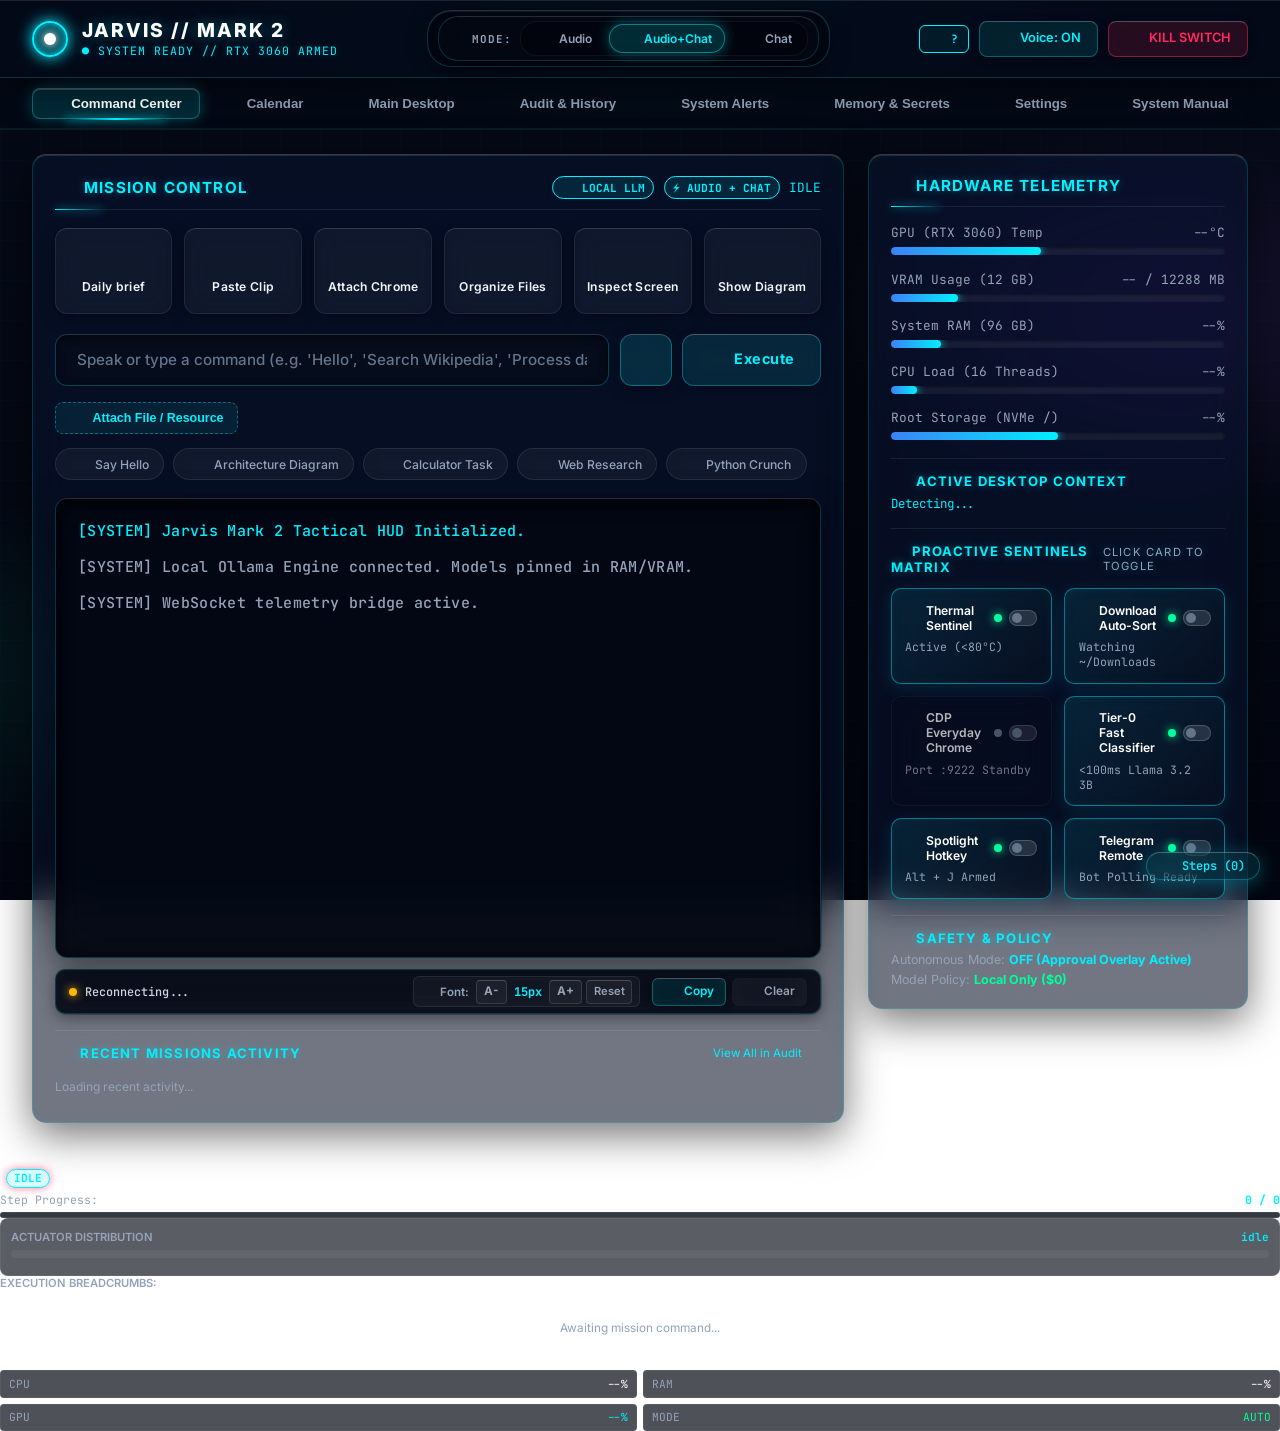
==== commit 81e874b1: "feat: add markdown-based calendar engine with associated API endpoints and setup scripts" ====
--- a/src/jarvis/ui/web/index.html
+++ b/src/jarvis/ui/web/index.html
@@ -2351,6 +2351,212 @@
         gap: 0.5rem;
       }
     }
+
+    /* JARVIS MARK 2: Calendar & Schedule Styles */
+    .calendar-container {
+      display: grid;
+      grid-template-columns: 1fr 360px;
+      gap: 1.5rem;
+      align-items: start;
+    }
+    @media (max-width: 1080px) {
+      .calendar-container {
+        grid-template-columns: 1fr;
+      }
+    }
+    .calendar-grid {
+      display: grid;
+      grid-template-columns: repeat(7, 1fr);
+      gap: 8px;
+    }
+    .cal-day-name {
+      text-align: center;
+      font-size: 0.72rem;
+      font-weight: 700;
+      color: var(--neon-cyan);
+      padding: 0.4rem 0;
+      text-transform: uppercase;
+      font-family: 'JetBrains Mono', monospace;
+      letter-spacing: 0.5px;
+    }
+    .cal-day-cell {
+      min-height: 95px;
+      background: rgba(3, 8, 18, 0.65);
+      border: 1px solid rgba(255, 255, 255, 0.07);
+      border-radius: 8px;
+      padding: 0.45rem;
+      position: relative;
+      transition: all 0.2s ease;
+      cursor: pointer;
+      display: flex;
+      flex-direction: column;
+      gap: 4px;
+    }
+    .cal-day-cell:hover {
+      border-color: rgba(0, 240, 255, 0.45);
+      background: rgba(0, 240, 255, 0.05);
+      transform: translateY(-1px);
+    }
+    .cal-day-cell.today {
+      border-color: var(--neon-cyan);
+      box-shadow: 0 0 14px rgba(0, 240, 255, 0.28);
+      background: rgba(0, 240, 255, 0.09);
+    }
+    .cal-day-cell.other-month {
+      opacity: 0.35;
+    }
+    .cal-day-number {
+      font-size: 0.78rem;
+      font-weight: 700;
+      font-family: 'JetBrains Mono', monospace;
+      color: #cbd5e1;
+      display: flex;
+      justify-content: space-between;
+      align-items: center;
+      margin-bottom: 2px;
+    }
+    .cal-day-cell.today .cal-day-number {
+      color: var(--neon-cyan);
+    }
+    .cal-event-chip {
+      font-size: 0.66rem;
+      padding: 2px 6px;
+      border-radius: 4px;
+      background: rgba(0, 240, 255, 0.12);
+      border: 1px solid rgba(0, 240, 255, 0.28);
+      color: #ffffff;
+      white-space: nowrap;
+      overflow: hidden;
+      text-overflow: ellipsis;
+      font-family: 'JetBrains Mono', monospace;
+      display: flex;
+      align-items: center;
+      gap: 4px;
+      cursor: pointer;
+    }
+    .cal-event-chip:hover {
+      background: rgba(0, 240, 255, 0.25);
+      border-color: var(--neon-cyan);
+    }
+    .cal-event-chip.done {
+      text-decoration: line-through;
+      opacity: 0.55;
+      border-color: rgba(255, 255, 255, 0.1);
+      background: rgba(255, 255, 255, 0.04);
+    }
+    .pending-item {
+      display: flex;
+      align-items: flex-start;
+      gap: 0.65rem;
+      padding: 0.65rem 0.75rem;
+      border-radius: 8px;
+      background: rgba(3, 8, 18, 0.75);
+      border: 1px solid rgba(255, 255, 255, 0.07);
+      transition: all 0.2s ease;
+      margin-bottom: 0.5rem;
+    }
+    .pending-item:hover {
+      border-color: rgba(0, 240, 255, 0.4);
+      background: rgba(0, 240, 255, 0.04);
+      transform: translateX(2px);
+    }
+    .tag-pill {
+      font-size: 0.62rem;
+      padding: 1px 5px;
+      border-radius: 3px;
+      font-weight: 600;
+      text-transform: uppercase;
+      font-family: 'JetBrains Mono', monospace;
+    }
+    .tag-meeting { background: rgba(0, 240, 255, 0.15); color: var(--neon-cyan); border: 1px solid rgba(0, 240, 255, 0.3); }
+    .tag-task { background: rgba(0, 255, 157, 0.15); color: var(--neon-green); border: 1px solid rgba(0, 255, 157, 0.3); }
+    .tag-release { background: rgba(168, 85, 247, 0.15); color: #c084fc; border: 1px solid rgba(168, 85, 247, 0.3); }
+    .tag-maintenance { background: rgba(255, 171, 0, 0.15); color: var(--neon-amber); border: 1px solid rgba(255, 171, 0, 0.3); }
+    .tag-default { background: rgba(255, 255, 255, 0.1); color: #cbd5e1; border: 1px solid rgba(255, 255, 255, 0.2); }
+
+    /* JARVIS MARK 2: Multi-Step Execution Floating Glassmorphic Sidebar */
+    #multi-step-sidebar {
+      position: fixed;
+      right: 20px;
+      top: 75px;
+      width: 350px;
+      max-height: calc(100vh - 100px);
+      background: rgba(4, 9, 20, 0.88);
+      backdrop-filter: blur(22px);
+      border: 1px solid var(--panel-border);
+      border-top: 2px solid var(--neon-cyan);
+      border-radius: 14px;
+      box-shadow: 0 20px 50px rgba(0, 0, 0, 0.75), 0 0 25px rgba(0, 240, 255, 0.15);
+      z-index: 9990;
+      display: flex;
+      flex-direction: column;
+      overflow: hidden;
+      transition: transform 0.35s cubic-bezier(0.16, 1, 0.3, 1), opacity 0.3s ease;
+    }
+    #multi-step-sidebar.collapsed {
+      transform: translateX(calc(100% + 30px));
+      pointer-events: none;
+      opacity: 0;
+    }
+    .multi-step-header {
+      padding: 0.85rem 1rem;
+      border-bottom: 1px solid rgba(255, 255, 255, 0.08);
+      display: flex;
+      justify-content: space-between;
+      align-items: center;
+      background: rgba(3, 8, 18, 0.6);
+    }
+    .multi-step-body {
+      padding: 1rem;
+      overflow-y: auto;
+      display: flex;
+      flex-direction: column;
+      gap: 0.85rem;
+      flex: 1;
+    }
+    .step-breadcrumb-card {
+      background: rgba(3, 8, 18, 0.75);
+      border: 1px solid rgba(255, 255, 255, 0.07);
+      border-radius: 8px;
+      padding: 0.65rem 0.8rem;
+      font-size: 0.75rem;
+      display: flex;
+      flex-direction: column;
+      gap: 0.25rem;
+      transition: border-color 0.2s ease;
+    }
+    .step-breadcrumb-card.active {
+      border-color: var(--neon-cyan);
+      background: rgba(0, 240, 255, 0.07);
+      box-shadow: 0 0 10px rgba(0, 240, 255, 0.15);
+    }
+    .step-breadcrumb-card.completed {
+      border-color: rgba(0, 255, 157, 0.3);
+    }
+
+    /* JARVIS MARK 2: Transparent File Viewer Dialog */
+    #file-viewer-modal .modal-card {
+      max-width: 880px;
+      width: 90%;
+      border-color: var(--neon-cyan);
+      box-shadow: 0 0 40px rgba(0, 240, 255, 0.28);
+      background: rgba(3, 8, 18, 0.92);
+      backdrop-filter: blur(20px);
+    }
+    .code-viewer-container {
+      background: rgba(2, 6, 14, 0.9);
+      border: 1px solid rgba(255, 255, 255, 0.08);
+      border-radius: 8px;
+      padding: 0.75rem 1rem;
+      font-family: 'JetBrains Mono', monospace;
+      font-size: 0.8rem;
+      color: #e2e8f0;
+      line-height: 1.5;
+      max-height: 55vh;
+      overflow-y: auto;
+      white-space: pre-wrap;
+      word-break: break-all;
+    }
   </style>
 </head>
 <body>
@@ -2395,6 +2601,7 @@
   <!-- Navigation Tabs (Streamlined Master Tabs) -->
   <div class="tabs">
     <button class="tab-btn active" id="tab-btn-command" onclick="switchTab('command')"><i data-lucide="terminal" class="hud-icon"></i> Command Center</button>
+    <button class="tab-btn" id="tab-btn-calendar" onclick="switchTab('calendar')"><i data-lucide="calendar" class="hud-icon text-cyan"></i> Calendar</button>
     <button class="tab-btn" id="tab-btn-displays" onclick="switchTab('displays')"><i data-lucide="monitor" class="hud-icon"></i> Main Desktop</button>
     <button class="tab-btn" id="tab-btn-history" onclick="switchTab('history')"><i data-lucide="history" class="hud-icon"></i> Audit & History</button>
     <button class="tab-btn" id="tab-btn-errors" onclick="switchTab('errors')"><i data-lucide="alert-triangle" class="hud-icon text-amber"></i> System Alerts <span class="badge" id="error-badge" style="display:none;">0</span></button>
@@ -2763,6 +2970,75 @@
       </div>
     </div>
 
+    <!-- TAB: Calendar & Schedule (Mark 2) -->
+    <div id="tab-calendar" class="tab-content">
+      <div class="calendar-container">
+        
+        <!-- Left: Interactive Monthly Calendar Grid -->
+        <div class="card" style="display: flex; flex-direction: column;">
+          <div class="card-header" style="flex-wrap: wrap; gap: 0.8rem;">
+            <div style="display: flex; align-items: center; gap: 1rem;">
+              <div class="card-title" style="margin: 0;"><i data-lucide="calendar" class="hud-icon text-cyan"></i> Workstation Schedule</div>
+              <div style="display: flex; align-items: center; gap: 0.4rem; background: rgba(3, 8, 18, 0.7); border: 1px solid var(--panel-border); border-radius: 8px; padding: 0.2rem 0.4rem;">
+                <button class="btn btn-sm" onclick="prevCalMonth()" style="background: transparent; padding: 0.2rem 0.5rem;"><i data-lucide="chevron-left" class="hud-icon-xs"></i></button>
+                <span id="cal-month-year-label" style="font-family: 'JetBrains Mono', monospace; font-size: 0.85rem; font-weight: 700; color: #ffffff; min-width: 140px; text-align: center;">Month Year</span>
+                <button class="btn btn-sm" onclick="nextCalMonth()" style="background: transparent; padding: 0.2rem 0.5rem;"><i data-lucide="chevron-right" class="hud-icon-xs"></i></button>
+                <button class="btn btn-sm" onclick="goToTodayCal()" style="background: rgba(0, 240, 255, 0.12); color: var(--neon-cyan); border: 1px solid var(--neon-cyan); font-size: 0.7rem; padding: 0.15rem 0.5rem; margin-left: 0.3rem;">Today</button>
+              </div>
+            </div>
+            <div style="display: flex; align-items: center; gap: 0.6rem;">
+              <button class="btn btn-cyan btn-sm" onclick="openAddEventModal()"><i data-lucide="plus" class="hud-icon-xs"></i> Add Event / Task</button>
+              <button class="btn btn-sm" onclick="loadCalendar()" style="background: rgba(255,255,255,0.08);"><i data-lucide="refresh-cw" class="hud-icon-xs"></i></button>
+            </div>
+          </div>
+
+          <!-- Day of Week Headers -->
+          <div style="display: grid; grid-template-columns: repeat(7, 1fr); gap: 8px; margin-bottom: 6px;">
+            <div class="cal-day-name">Sun</div>
+            <div class="cal-day-name">Mon</div>
+            <div class="cal-day-name">Tue</div>
+            <div class="cal-day-name">Wed</div>
+            <div class="cal-day-name">Thu</div>
+            <div class="cal-day-name">Fri</div>
+            <div class="cal-day-name">Sat</div>
+          </div>
+
+          <!-- Grid of Day Cells -->
+          <div class="calendar-grid" id="calendar-grid-cells">
+            <!-- Dynamically populated by renderCalendarGrid() -->
+          </div>
+        </div>
+
+        <!-- Right Sidebar: Pending Items & Instant Client Search -->
+        <div class="card" style="display: flex; flex-direction: column; max-height: 800px;">
+          <div class="card-header" style="padding-bottom: 0.75rem;">
+            <div>
+              <div class="card-title"><i data-lucide="check-square" class="hud-icon text-cyan"></i> Pending Tasks</div>
+              <div style="font-size: 0.72rem; color: var(--text-muted); margin-top: 0.2rem;">Synced with <code style="color: var(--neon-cyan);">calendar.md</code></div>
+            </div>
+            <span class="badge" id="pending-count-badge" style="background: rgba(0, 240, 255, 0.15); border: 1px solid var(--neon-cyan); color: var(--neon-cyan); font-family: 'JetBrains Mono', monospace; font-size: 0.72rem;">0 Pending</span>
+          </div>
+
+          <!-- Search Input with Instant Client-Side Filter -->
+          <div style="position: relative; margin-bottom: 0.85rem;">
+            <i data-lucide="search" class="hud-icon-xs text-cyan" style="position: absolute; left: 0.75rem; top: 50%; transform: translateY(-50%); pointer-events: none;"></i>
+            <input type="text" id="calendar-search-input" placeholder="Search tasks, meetings, #tags..." oninput="filterPendingEvents(this.value)" style="width: 100%; background: rgba(3, 8, 18, 0.75); border: 1px solid var(--panel-border); border-radius: 8px; padding: 0.55rem 0.75rem 0.55rem 2.2rem; color: #ffffff; font-family: 'JetBrains Mono', monospace; font-size: 0.78rem; outline: none;">
+          </div>
+
+          <!-- Scrollable List of Pending Items -->
+          <div id="pending-events-list" style="flex: 1; overflow-y: auto; padding-right: 2px;">
+            <!-- Populated dynamically by renderPendingList() -->
+          </div>
+
+          <div style="border-top: 1px solid rgba(255,255,255,0.08); padding-top: 0.75rem; margin-top: 0.75rem; display: flex; justify-content: space-between; align-items: center; font-size: 0.72rem; color: var(--text-muted);">
+            <span>Voice Command: <i style="color: var(--neon-cyan);">"How's my calendar today"</i></span>
+            <button class="btn btn-sm" onclick="speakTodayCalendar()" style="background: rgba(0,240,255,0.1); border: 1px solid var(--neon-cyan); color: var(--neon-cyan); padding: 0.2rem 0.5rem;"><i data-lucide="volume-2" class="hud-icon-xs"></i> Recite</button>
+          </div>
+        </div>
+
+      </div>
+    </div>
+
     <!-- TAB: Main Desktop / Displays Configuration -->
     <div id="tab-displays" class="tab-content">
       <div class="card">
@@ -3013,7 +3289,8 @@
               <input type="checkbox" id="settings-handsfree-loop" checked onchange="toggleHandsFreeLoop(this.checked)">
               <span>Hands-Free Continuous Microphone Loop</span>
             </label>
-            <div style="margin-left: auto;">
+            <div style="margin-left: auto; display: flex; align-items: center; gap: 0.6rem;">
+              <button class="btn btn-cyan btn-sm" onclick="setupUbuntuShortcut()" id="btn-setup-shortcut" title="Register Super+Shift+J GNOME shortcut to open Jarvis in voice mode"><i data-lucide="command" class="hud-icon-xs"></i> Ubuntu Shortcut (Super+Shift+J)</button>
               <button class="btn btn-warning btn-sm" onclick="triggerBrief()"><i data-lucide="sun" class="hud-icon-xs"></i> Daily Workstation Brief</button>
             </div>
           </div>
@@ -3885,6 +4162,148 @@
     </div>
   </div>
 
+  <!-- Modal for Adding Schedule Task / Calendar Event -->
+  <div class="modal-overlay" id="calendar-add-modal" style="display: none; z-index: 99999;">
+    <div class="modal-card" style="max-width: 500px; border-color: var(--neon-cyan); box-shadow: 0 0 35px rgba(0, 240, 255, 0.25);">
+      <div style="display: flex; justify-content: space-between; align-items: center; margin-bottom: 0.75rem; border-bottom: 1px solid rgba(255,255,255,0.1); padding-bottom: 0.5rem;">
+        <h3 style="color: var(--neon-cyan); display: flex; align-items: center; gap: 0.5rem; margin: 0; font-size: 0.95rem; font-family: 'JetBrains Mono', monospace;">
+          <i data-lucide="calendar-plus" class="hud-icon-sm text-cyan"></i> ADD SCHEDULE EVENT / TASK
+        </h3>
+        <button class="btn btn-sm" onclick="closeAddEventModal()" style="background: rgba(255,255,255,0.08); padding: 0.2rem 0.5rem;"><i data-lucide="x" class="hud-icon-xs"></i></button>
+      </div>
+
+      <div style="display: flex; flex-direction: column; gap: 0.75rem;">
+        <div>
+          <label style="font-size: 0.75rem; color: var(--text-muted); text-transform: uppercase; font-weight: 600; display: block; margin-bottom: 0.3rem;">Event / Task Title *</label>
+          <input type="text" id="cal-new-title" placeholder="e.g. Architecture review & security audit" style="width: 100%; background: rgba(3, 8, 18, 0.8); border: 1px solid var(--panel-border); border-radius: 6px; padding: 0.55rem 0.75rem; color: #ffffff; font-size: 0.85rem; outline: none;">
+        </div>
+
+        <div style="display: grid; grid-template-columns: 1fr 1fr; gap: 0.75rem;">
+          <div>
+            <label style="font-size: 0.75rem; color: var(--text-muted); text-transform: uppercase; font-weight: 600; display: block; margin-bottom: 0.3rem;">Date (YYYY-MM-DD) *</label>
+            <input type="date" id="cal-new-date" style="width: 100%; background: rgba(3, 8, 18, 0.8); border: 1px solid var(--panel-border); border-radius: 6px; padding: 0.5rem 0.75rem; color: #ffffff; font-family: 'JetBrains Mono', monospace; font-size: 0.82rem; outline: none;">
+          </div>
+          <div>
+            <label style="font-size: 0.75rem; color: var(--text-muted); text-transform: uppercase; font-weight: 600; display: block; margin-bottom: 0.3rem;">Time (HH:MM)</label>
+            <input type="time" id="cal-new-time" style="width: 100%; background: rgba(3, 8, 18, 0.8); border: 1px solid var(--panel-border); border-radius: 6px; padding: 0.5rem 0.75rem; color: #ffffff; font-family: 'JetBrains Mono', monospace; font-size: 0.82rem; outline: none;">
+          </div>
+        </div>
+
+        <div>
+          <label style="font-size: 0.75rem; color: var(--text-muted); text-transform: uppercase; font-weight: 600; display: block; margin-bottom: 0.3rem;">Tags (comma-separated)</label>
+          <input type="text" id="cal-new-tags" placeholder="e.g. meeting, release, task" style="width: 100%; background: rgba(3, 8, 18, 0.8); border: 1px solid var(--panel-border); border-radius: 6px; padding: 0.55rem 0.75rem; color: #ffffff; font-size: 0.82rem; outline: none;">
+        </div>
+      </div>
+
+      <div style="display: flex; justify-content: flex-end; gap: 0.6rem; margin-top: 1.25rem;">
+        <button class="btn" style="background: rgba(255,255,255,0.08); color: var(--text-muted);" onclick="closeAddEventModal()">Cancel</button>
+        <button class="btn btn-cyan" onclick="submitNewCalendarEvent()"><i data-lucide="check" class="hud-icon-xs"></i> Save to Calendar</button>
+      </div>
+    </div>
+  </div>
+
+  <!-- Transparent File Viewer Modal (Mark 2) -->
+  <div class="modal-overlay" id="file-viewer-modal" style="display: none; z-index: 99999;">
+    <div class="modal-card" style="max-width: 860px; width: 92%; border-color: var(--neon-cyan); box-shadow: 0 0 40px rgba(0, 240, 255, 0.3); background: rgba(3, 8, 18, 0.92); backdrop-filter: blur(20px);">
+      <div style="display: flex; justify-content: space-between; align-items: center; margin-bottom: 0.6rem; border-bottom: 1px solid rgba(255,255,255,0.1); padding-bottom: 0.5rem;">
+        <div style="display: flex; align-items: center; gap: 0.6rem;">
+          <i data-lucide="file-text" class="hud-icon-sm text-cyan"></i>
+          <div>
+            <div id="file-viewer-filename" style="font-family: 'JetBrains Mono', monospace; font-weight: 700; color: #ffffff; font-size: 0.95rem;">filename.txt</div>
+            <div id="file-viewer-filepath" style="font-size: 0.72rem; color: var(--text-muted); font-family: 'JetBrains Mono', monospace;">/path/to/file</div>
+          </div>
+        </div>
+        <div style="display: flex; align-items: center; gap: 0.5rem;">
+          <span class="badge" id="file-viewer-lines-badge" style="background: rgba(0, 240, 255, 0.15); border: 1px solid var(--neon-cyan); color: var(--neon-cyan); font-family: 'JetBrains Mono', monospace; font-size: 0.72rem;">0 lines</span>
+          <button class="btn btn-sm" onclick="copyFileViewerContent()" title="Copy content" style="background: rgba(255,255,255,0.08); padding: 0.25rem 0.55rem;"><i data-lucide="copy" class="hud-icon-xs"></i></button>
+          <button class="btn btn-sm" onclick="closeFileViewerModal()" style="background: rgba(255,255,255,0.08); padding: 0.25rem 0.55rem;"><i data-lucide="x" class="hud-icon-xs"></i></button>
+        </div>
+      </div>
+
+      <div class="code-viewer-container" id="file-viewer-content">
+        <!-- Lines injected here -->
+      </div>
+
+      <div style="display: flex; justify-content: flex-end; margin-top: 0.85rem;">
+        <button class="btn btn-cyan btn-sm" onclick="closeFileViewerModal()">Close Viewer</button>
+      </div>
+    </div>
+  </div>
+
+  <!-- Multi-Step Execution Floating Glassmorphic Sidebar (Mark 2) -->
+  <div id="multi-step-sidebar" class="collapsed">
+    <div class="multi-step-header">
+      <div style="display: flex; align-items: center; gap: 0.5rem;">
+        <i data-lucide="cpu" class="hud-icon-sm text-cyan"></i>
+        <span style="font-family: 'JetBrains Mono', monospace; font-weight: 700; font-size: 0.82rem; color: #ffffff; letter-spacing: 0.5px;">AUTONOMOUS EXECUTION</span>
+      </div>
+      <div style="display: flex; align-items: center; gap: 0.4rem;">
+        <span class="badge" id="multi-step-counter-badge" style="background: rgba(0, 240, 255, 0.15); border: 1px solid var(--neon-cyan); color: var(--neon-cyan); font-family: 'JetBrains Mono', monospace; font-size: 0.7rem;">IDLE</span>
+        <button class="btn btn-sm" onclick="toggleMultiStepSidebar()" style="background: transparent; padding: 0.15rem 0.4rem; color: var(--text-muted);"><i data-lucide="minimize-2" class="hud-icon-xs"></i></button>
+      </div>
+    </div>
+
+    <div class="multi-step-body">
+      <!-- Step Progress Bar -->
+      <div>
+        <div style="display: flex; justify-content: space-between; font-size: 0.72rem; margin-bottom: 0.3rem; font-family: 'JetBrains Mono', monospace;">
+          <span style="color: var(--text-muted);">Step Progress:</span>
+          <span id="multi-step-progress-label" style="color: var(--neon-cyan); font-weight: 700;">0 / 0</span>
+        </div>
+        <div style="width: 100%; height: 6px; background: rgba(3, 8, 18, 0.8); border-radius: 4px; overflow: hidden; border: 1px solid rgba(255,255,255,0.08);">
+          <div id="multi-step-progress-bar" style="width: 0%; height: 100%; background: linear-gradient(90deg, var(--neon-cyan), var(--neon-green)); transition: width 0.3s ease; box-shadow: 0 0 8px var(--neon-cyan);"></div>
+        </div>
+      </div>
+
+      <!-- Actuator Breakdown Chart / Distribution -->
+      <div style="background: rgba(3, 8, 18, 0.65); border: 1px solid rgba(255,255,255,0.06); border-radius: 8px; padding: 0.65rem;">
+        <div style="font-size: 0.7rem; color: var(--text-muted); text-transform: uppercase; font-weight: 600; margin-bottom: 0.4rem; display: flex; justify-content: space-between;">
+          <span>Actuator Distribution</span>
+          <span id="multi-step-actuator-active" style="color: var(--neon-cyan); font-family: 'JetBrains Mono', monospace; text-transform: none;">idle</span>
+        </div>
+        <div id="multi-step-actuator-bar" style="display: flex; height: 8px; border-radius: 4px; overflow: hidden; background: rgba(255,255,255,0.05); gap: 2px;">
+          <!-- Colored segments injected dynamically -->
+        </div>
+        <div id="multi-step-actuator-legend" style="display: flex; flex-wrap: wrap; gap: 0.5rem; margin-top: 0.4rem; font-size: 0.66rem; font-family: 'JetBrains Mono', monospace; color: var(--text-muted);">
+          <!-- Injected dynamically -->
+        </div>
+      </div>
+
+      <!-- Breadcrumbs List of Steps -->
+      <div style="flex: 1; display: flex; flex-direction: column; gap: 0.45rem;">
+        <div style="font-size: 0.7rem; color: var(--text-muted); text-transform: uppercase; font-weight: 600;">Execution Breadcrumbs:</div>
+        <div id="multi-step-breadcrumbs" style="display: flex; flex-direction: column; gap: 0.45rem; max-height: 280px; overflow-y: auto;">
+          <div style="color: var(--text-muted); font-size: 0.74rem; text-align: center; padding: 1.5rem 0;">Awaiting mission command...</div>
+        </div>
+      </div>
+
+      <!-- Live Telemetry Badges -->
+      <div style="border-top: 1px solid rgba(255,255,255,0.08); padding-top: 0.65rem; display: grid; grid-template-columns: 1fr 1fr; gap: 0.4rem; font-family: 'JetBrains Mono', monospace; font-size: 0.7rem;">
+        <div style="background: rgba(3, 8, 18, 0.7); padding: 0.35rem 0.5rem; border-radius: 4px; border: 1px solid rgba(255,255,255,0.05); display: flex; justify-content: space-between;">
+          <span style="color: var(--text-muted);">CPU</span>
+          <span id="sidebar-cpu-val" style="color: #ffffff;">--%</span>
+        </div>
+        <div style="background: rgba(3, 8, 18, 0.7); padding: 0.35rem 0.5rem; border-radius: 4px; border: 1px solid rgba(255,255,255,0.05); display: flex; justify-content: space-between;">
+          <span style="color: var(--text-muted);">RAM</span>
+          <span id="sidebar-ram-val" style="color: #ffffff;">--%</span>
+        </div>
+        <div style="background: rgba(3, 8, 18, 0.7); padding: 0.35rem 0.5rem; border-radius: 4px; border: 1px solid rgba(255,255,255,0.05); display: flex; justify-content: space-between;">
+          <span style="color: var(--text-muted);">GPU</span>
+          <span id="sidebar-gpu-val" style="color: var(--neon-cyan);">--%</span>
+        </div>
+        <div style="background: rgba(3, 8, 18, 0.7); padding: 0.35rem 0.5rem; border-radius: 4px; border: 1px solid rgba(255,255,255,0.05); display: flex; justify-content: space-between;">
+          <span style="color: var(--text-muted);">MODE</span>
+          <span id="sidebar-mode-val" style="color: var(--neon-green);">AUTO</span>
+        </div>
+      </div>
+    </div>
+  </div>
+
+  <!-- Floating Toggle Button for Multi-Step Sidebar -->
+  <button id="multi-step-toggle-btn" class="btn btn-cyan btn-sm" onclick="toggleMultiStepSidebar()" style="position: fixed; right: 20px; bottom: 20px; z-index: 9980; display: inline-flex; align-items: center; gap: 0.4rem; padding: 0.45rem 0.85rem; border-radius: 20px; box-shadow: 0 4px 20px rgba(0, 240, 255, 0.3); font-family: 'JetBrains Mono', monospace; font-size: 0.75rem;">
+    <i data-lucide="layers" class="hud-icon-xs"></i> <span id="multi-step-toggle-label">Steps (0)</span>
+  </button>
+
   <script>
     // Global Lucide Icon Renderer
     function renderIcons() {
@@ -3908,6 +4327,7 @@
       if (target) target.classList.add('active');
       
       if (name === 'displays') loadDesktopMonitors();
+      if (name === 'calendar') loadCalendar();
       if (name === 'history') loadHistory();
       if (name === 'settings') {
         loadModels();
@@ -4426,6 +4846,9 @@
       ws.onmessage = (event) => {
         try {
           const msg = JSON.parse(event.data);
+          if (msg.event === 'task_start') {
+            startMultiStepSession(msg.data.goal);
+          }
           if (msg.event === 'thought') {
             appendLog('thought', '💭 ' + msg.data);
             if (currentConversationMode === 'audio_only') {
@@ -4434,6 +4857,7 @@
           }
           if (msg.event === 'action') {
             appendLog('action', `⚡ [${msg.data.actuator}] ${msg.data.detail}`);
+            recordActuatorAction(msg.data.actuator, msg.data.detail);
             if (currentConversationMode === 'audio_only') {
               if (msg.data.actuator === 'voice') {
                 updateVoiceVisualizerState('speaking', 'JARVIS SPEAKING (IRON MAN BUTLER)...');
@@ -4445,9 +4869,13 @@
           if (msg.event === 'step') {
             appendLog('step', `▶ Step ${msg.data.step}/${msg.data.total}: ${msg.data.desc}`);
             updateMissionProgress(msg.data.step, msg.data.total, msg.data.desc);
+            updateMultiStepSidebar(msg.data.step, msg.data.total, msg.data.desc);
             if (currentConversationMode === 'audio_only') {
               updateVoiceVisualizerState('processing', `STEP ${msg.data.step}/${msg.data.total}`);
             }
+          }
+          if (msg.event === 'calendar_updated') {
+            loadCalendar();
           }
           if (msg.event === 'conversation_mode_changed') {
             if (currentConversationMode !== msg.data.conversation_mode) {
@@ -4514,6 +4942,7 @@
             lastBroadcastResponse = '';
             document.getElementById('active-task-label').innerText = 'COMPLETED';
             hideMissionProgress();
+            finishMultiStepSession(resultText);
             loadHistory();
 
             if (currentConversationMode === 'audio_only') {
@@ -4623,6 +5052,11 @@
 
       const mediaType = (data.media_type || 'image').toLowerCase();
       badge.innerText = mediaType.toUpperCase();
+
+      if (mediaType === 'file') {
+        showFileViewerModal(data.title, data.content, data.caption);
+        return;
+      }
 
       if (mediaType === 'diagram') {
         icon.innerHTML = '<i data-lucide="git-branch" class="hud-icon-md text-cyan"></i>';
@@ -5545,16 +5979,24 @@
       runTask(text);
     }
 
+    let speechFinalTranscript = '';
+    let speechSilenceTimer = null;
+
     function initSpeechRecognition() {
       const SpeechRecognition = window.SpeechRecognition || window.webkitSpeechRecognition;
       if (SpeechRecognition) {
         recognition = new SpeechRecognition();
-        recognition.continuous = false;
-        recognition.interimResults = false;
+        recognition.continuous = true;
+        recognition.interimResults = true;
         recognition.lang = 'en-US';
 
         recognition.onstart = () => {
           isRecording = true;
+          speechFinalTranscript = '';
+          if (speechSilenceTimer) {
+            clearTimeout(speechSilenceTimer);
+            speechSilenceTimer = null;
+          }
           playTacticalSfx('mic_start');
           const micBtn = document.getElementById('mic-btn');
           if (micBtn) {
@@ -5572,17 +6014,41 @@
           if (isJarvisSpeaking) {
             stopVoicePlayback();
           }
-          const transcript = event.results[0][0].transcript;
+
+          let interimTranscript = '';
+          for (let i = event.resultIndex; i < event.results.length; ++i) {
+            const res = event.results[i];
+            if (res.isFinal) {
+              speechFinalTranscript += res[0].transcript + ' ';
+            } else {
+              interimTranscript += res[0].transcript;
+            }
+          }
+
+          const currentLiveText = (speechFinalTranscript + interimTranscript).trim();
+          if (!currentLiveText) return;
+
+          // Stream words onto screen in real-time
           if (currentConversationMode === 'audio_only') {
-            document.getElementById('sub-user-text').innerText = `"${transcript}"`;
+            const subUser = document.getElementById('sub-user-text');
+            if (subUser) subUser.innerText = `"${currentLiveText}"`;
           } else {
             const goalInput = document.getElementById('goal-input');
-            if (goalInput) goalInput.value = transcript;
+            if (goalInput) goalInput.value = currentLiveText;
           }
-          isTaskExecuting = true;
-          try { recognition.abort(); } catch(e) {}
-          isRecording = false;
-          runTask(transcript);
+
+          // Debounce execution on silence (800ms) to ensure full multi-word utterances are captured
+          if (speechSilenceTimer) clearTimeout(speechSilenceTimer);
+          speechSilenceTimer = setTimeout(() => {
+            const finalUtterance = (speechFinalTranscript + ' ' + interimTranscript).trim();
+            if (finalUtterance && !isTaskExecuting) {
+              isTaskExecuting = true;
+              speechFinalTranscript = '';
+              try { recognition.stop(); } catch(e) {}
+              isRecording = false;
+              runTask(finalUtterance);
+            }
+          }, 800);
         };
 
         recognition.onerror = (event) => {
@@ -6985,6 +7451,529 @@
       loadErrors();
     }
 
+    // =========================================================================
+    // JARVIS MARK 2: Interactive Calendar & Schedule Module
+    // =========================================================================
+    let calendarEvents = [];
+    let pendingEvents = [];
+    let currentCalYear = new Date().getFullYear();
+    let currentCalMonth = new Date().getMonth(); // 0-indexed
+
+    const MONTH_NAMES = [
+      "January", "February", "March", "April", "May", "June",
+      "July", "August", "September", "October", "November", "December"
+    ];
+
+    async function loadCalendar() {
+      try {
+        const res = await fetch('/api/calendar');
+        if (!res.ok) return;
+        const data = await res.json();
+        calendarEvents = data.events || [];
+        pendingEvents = data.pending || [];
+        renderCalendarGrid();
+        renderPendingList();
+      } catch (e) {
+        console.error("Failed to load calendar data:", e);
+      }
+    }
+
+    function prevCalMonth() {
+      currentCalMonth--;
+      if (currentCalMonth < 0) {
+        currentCalMonth = 11;
+        currentCalYear--;
+      }
+      renderCalendarGrid();
+    }
+
+    function nextCalMonth() {
+      currentCalMonth++;
+      if (currentCalMonth > 11) {
+        currentCalMonth = 0;
+        currentCalYear++;
+      }
+      renderCalendarGrid();
+    }
+
+    function goToTodayCal() {
+      const now = new Date();
+      currentCalYear = now.getFullYear();
+      currentCalMonth = now.getMonth();
+      renderCalendarGrid();
+    }
+
+    function renderCalendarGrid() {
+      const label = document.getElementById('cal-month-year-label');
+      if (label) label.innerText = `${MONTH_NAMES[currentCalMonth]} ${currentCalYear}`;
+
+      const grid = document.getElementById('calendar-grid-cells');
+      if (!grid) return;
+      grid.innerHTML = '';
+
+      const today = new Date();
+      const todayStr = `${today.getFullYear()}-${String(today.getMonth() + 1).padStart(2, '0')}-${String(today.getDate()).padStart(2, '0')}`;
+
+      // First day of current month (0=Sun, 1=Mon, ..., 6=Sat)
+      const firstDay = new Date(currentCalYear, currentCalMonth, 1).getDay();
+      // Total days in current month
+      const daysInMonth = new Date(currentCalYear, currentCalMonth + 1, 0).getDate();
+      // Days in previous month
+      const daysInPrevMonth = new Date(currentCalYear, currentCalMonth, 0).getDate();
+
+      // Prev month filler cells
+      for (let i = firstDay - 1; i >= 0; i--) {
+        const d = daysInPrevMonth - i;
+        const cell = document.createElement('div');
+        cell.className = 'cal-day-cell other-month';
+        cell.innerHTML = `<div class="cal-day-number">${d}</div>`;
+        grid.appendChild(cell);
+      }
+
+      // Current month days
+      for (let d = 1; d <= daysInMonth; d++) {
+        const dateStr = `${currentCalYear}-${String(currentCalMonth + 1).padStart(2, '0')}-${String(d).padStart(2, '0')}`;
+        const isToday = dateStr === todayStr;
+
+        const cell = document.createElement('div');
+        cell.className = `cal-day-cell${isToday ? ' today' : ''}`;
+        cell.onclick = (e) => {
+          if (!e.target.closest('.cal-event-chip')) {
+            openAddEventModal(dateStr);
+          }
+        };
+
+        const dayEvents = calendarEvents.filter(ev => ev.date === dateStr);
+
+        let chipsHtml = '';
+        dayEvents.slice(0, 3).forEach(ev => {
+          const timeLabel = ev.time ? `<span style="color:var(--neon-cyan);">${ev.time}</span> ` : '';
+          const tagClass = (ev.tags && ev.tags.length) ? `tag-${ev.tags[0].toLowerCase()}` : '';
+          chipsHtml += `
+            <div class="cal-event-chip${ev.completed ? ' done' : ''} ${tagClass}" onclick="event.stopPropagation(); toggleCalendarEvent(${ev.id}, ${!ev.completed})" title="${escapeHtml(ev.title)} (${ev.completed ? 'Completed' : 'Pending'})">
+              ${timeLabel}${escapeHtml(ev.title)}
+            </div>
+          `;
+        });
+        if (dayEvents.length > 3) {
+          chipsHtml += `<div style="font-size: 0.62rem; color: var(--neon-cyan); font-family: 'JetBrains Mono', monospace;">+${dayEvents.length - 3} more</div>`;
+        }
+
+        cell.innerHTML = `
+          <div class="cal-day-number">
+            <span>${d}</span>
+            ${isToday ? '<span style="font-size:0.6rem; color:var(--neon-cyan); text-transform:uppercase;">TODAY</span>' : ''}
+          </div>
+          ${chipsHtml}
+        `;
+        grid.appendChild(cell);
+      }
+
+      // Next month filler cells to complete 35 or 42 grid
+      const totalCellsSoFar = firstDay + daysInMonth;
+      const remaining = (totalCellsSoFar <= 35) ? (35 - totalCellsSoFar) : (42 - totalCellsSoFar);
+      for (let d = 1; d <= remaining; d++) {
+        const cell = document.createElement('div');
+        cell.className = 'cal-day-cell other-month';
+        cell.innerHTML = `<div class="cal-day-number">${d}</div>`;
+        grid.appendChild(cell);
+      }
+    }
+
+    function renderPendingList(items = null) {
+      const list = document.getElementById('pending-events-list');
+      const badge = document.getElementById('pending-count-badge');
+      if (!list) return;
+
+      const eventsToShow = items !== null ? items : pendingEvents;
+      if (badge) badge.innerText = `${pendingEvents.length} Pending`;
+
+      if (eventsToShow.length === 0) {
+        list.innerHTML = `
+          <div style="color: var(--text-muted); font-size: 0.78rem; text-align: center; padding: 2.5rem 1rem; font-family: 'JetBrains Mono', monospace;">
+            <i data-lucide="check-circle" class="hud-icon-lg text-green" style="margin-bottom: 0.5rem; display: block; margin-left: auto; margin-right: auto;"></i>
+            All clear! No pending tasks found.
+          </div>
+        `;
+        renderIcons();
+        return;
+      }
+
+      let html = '';
+      eventsToShow.forEach(ev => {
+        let tagPills = '';
+        if (ev.tags && ev.tags.length) {
+          ev.tags.forEach(t => {
+            const cls = `tag-${t.toLowerCase()}`;
+            tagPills += `<span class="tag-pill ${cls}">#${escapeHtml(t)}</span> `;
+          });
+        }
+
+        html += `
+          <div class="pending-item">
+            <input type="checkbox" ${ev.completed ? 'checked' : ''} onchange="toggleCalendarEvent(${ev.id}, this.checked)" style="margin-top: 3px; cursor: pointer; accent-color: var(--neon-cyan);">
+            <div style="flex: 1; min-width: 0;">
+              <div style="font-size: 0.82rem; font-weight: 600; color: #ffffff; white-space: normal; line-height: 1.35; margin-bottom: 0.25rem;">
+                ${escapeHtml(ev.title)}
+              </div>
+              <div style="display: flex; flex-wrap: wrap; align-items: center; gap: 0.4rem; font-size: 0.72rem; font-family: 'JetBrains Mono', monospace; color: var(--text-muted);">
+                <span style="color: var(--neon-cyan);">${ev.date}${ev.time ? ' ' + ev.time : ''}</span>
+                ${tagPills}
+              </div>
+            </div>
+          </div>
+        `;
+      });
+
+      list.innerHTML = html;
+      renderIcons();
+    }
+
+    function filterPendingEvents(query) {
+      const q = (query || '').toLowerCase().trim();
+      if (!q) {
+        renderPendingList(pendingEvents);
+        return;
+      }
+      const filtered = pendingEvents.filter(ev => {
+        const titleMatch = ev.title.toLowerCase().includes(q);
+        const dateMatch = ev.date.toLowerCase().includes(q);
+        const tagMatch = ev.tags && ev.tags.some(t => t.toLowerCase().includes(q));
+        return titleMatch || dateMatch || tagMatch;
+      });
+      renderPendingList(filtered);
+    }
+
+    function openAddEventModal(defaultDate = null) {
+      const modal = document.getElementById('calendar-add-modal');
+      const dateInp = document.getElementById('cal-new-date');
+      const titleInp = document.getElementById('cal-new-title');
+      const timeInp = document.getElementById('cal-new-time');
+      const tagsInp = document.getElementById('cal-new-tags');
+
+      if (titleInp) titleInp.value = '';
+      if (timeInp) timeInp.value = '';
+      if (tagsInp) tagsInp.value = '';
+
+      if (dateInp) {
+        if (defaultDate) {
+          dateInp.value = defaultDate;
+        } else {
+          const now = new Date();
+          dateInp.value = `${now.getFullYear()}-${String(now.getMonth() + 1).padStart(2, '0')}-${String(now.getDate()).padStart(2, '0')}`;
+        }
+      }
+
+      if (modal) modal.style.display = 'flex';
+      if (titleInp) setTimeout(() => titleInp.focus(), 50);
+      renderIcons();
+    }
+
+    function closeAddEventModal() {
+      const modal = document.getElementById('calendar-add-modal');
+      if (modal) modal.style.display = 'none';
+    }
+
+    async function submitNewCalendarEvent() {
+      const title = document.getElementById('cal-new-title').value.trim();
+      const date = document.getElementById('cal-new-date').value.trim();
+      const time = document.getElementById('cal-new-time').value.trim();
+      const rawTags = document.getElementById('cal-new-tags').value.trim();
+      const tags = rawTags ? rawTags.split(',').map(t => t.trim().replace(/^#/, '')).filter(Boolean) : [];
+
+      if (!title || !date) {
+        alert("Please enter both a title and date for the event.");
+        return;
+      }
+
+      try {
+        const res = await fetch('/api/calendar', {
+          method: 'POST',
+          headers: { 'Content-Type': 'application/json' },
+          body: JSON.stringify({ title, date, time, tags })
+        });
+        if (res.ok) {
+          closeAddEventModal();
+          playTacticalSfx('success');
+          appendLog('action', `📅 Added schedule event: ${title} (${date})`);
+          await loadCalendar();
+        } else {
+          alert("Failed to save calendar event.");
+        }
+      } catch (e) {
+        console.error("Calendar save error:", e);
+      }
+    }
+
+    async function toggleCalendarEvent(id, completed) {
+      try {
+        const res = await fetch('/api/calendar/toggle', {
+          method: 'POST',
+          headers: { 'Content-Type': 'application/json' },
+          body: JSON.stringify({ identifier: id, completed })
+        });
+        if (res.ok) {
+          playTacticalSfx('toggle');
+          await loadCalendar();
+        }
+      } catch (e) {
+        console.error("Calendar toggle error:", e);
+      }
+    }
+
+    async function speakTodayCalendar() {
+      try {
+        const res = await fetch('/api/calendar/today');
+        const data = await res.json();
+        if (data.summary) {
+          appendLog('thought', `📅 [SCHEDULE SUMMARY] ${data.summary}`);
+          speakVoiceResponse(data.summary);
+          if (currentConversationMode === 'audio_only') {
+            document.getElementById('sub-jarvis-text').innerText = `"${data.summary}"`;
+            updateVoiceVisualizerState('speaking', 'CALENDAR RECITED');
+          }
+        }
+      } catch (e) {
+        console.error("Recite calendar error:", e);
+      }
+    }
+
+    // =========================================================================
+    // JARVIS MARK 2: Transparent File Viewer Dialog
+    // =========================================================================
+    let currentViewerContent = '';
+
+    function showFileViewerModal(filename, content, path = '') {
+      currentViewerContent = content || '';
+      const modal = document.getElementById('file-viewer-modal');
+      const nameEl = document.getElementById('file-viewer-filename');
+      const pathEl = document.getElementById('file-viewer-filepath');
+      const badgeEl = document.getElementById('file-viewer-lines-badge');
+      const codeEl = document.getElementById('file-viewer-content');
+
+      if (nameEl) nameEl.innerText = filename || 'file.txt';
+      if (pathEl) pathEl.innerText = path || filename || '';
+
+      const lines = (content || '').split('\n');
+      if (badgeEl) badgeEl.innerText = `${lines.length} lines`;
+
+      if (codeEl) {
+        let linesHtml = '';
+        lines.forEach((line, idx) => {
+          linesHtml += `
+            <div style="display: flex; gap: 0.85rem; padding: 1px 0;">
+              <span style="color: var(--text-muted); min-width: 38px; text-align: right; user-select: none; opacity: 0.6;">${idx + 1}</span>
+              <span style="flex: 1; white-space: pre-wrap; word-break: break-all;">${escapeHtml(line)}</span>
+            </div>
+          `;
+        });
+        codeEl.innerHTML = linesHtml;
+      }
+
+      if (modal) modal.style.display = 'flex';
+      renderIcons();
+    }
+
+    function closeFileViewerModal() {
+      const modal = document.getElementById('file-viewer-modal');
+      if (modal) modal.style.display = 'none';
+    }
+
+    function copyFileViewerContent() {
+      if (navigator.clipboard && currentViewerContent) {
+        navigator.clipboard.writeText(currentViewerContent).then(() => {
+          appendLog('step', '📋 File content copied to clipboard.');
+          playTacticalSfx('success');
+        });
+      }
+    }
+
+    // =========================================================================
+    // JARVIS MARK 2: Multi-Step Execution Floating Glassmorphic Sidebar
+    // =========================================================================
+    let multiStepState = {
+      active: false,
+      step: 0,
+      total: 0,
+      goal: '',
+      actuators: {},
+      steps: []
+    };
+
+    const ACTUATOR_COLORS = {
+      desktop: '#00e5ff',
+      browser: '#2979ff',
+      shell: '#00ff9d',
+      python: '#a855f7',
+      macro: '#ffab00',
+      memory: '#ff6b6b',
+      voice: '#38bdf8',
+      other: '#94a3b8'
+    };
+
+    function toggleMultiStepSidebar() {
+      const sb = document.getElementById('multi-step-sidebar');
+      if (sb) sb.classList.toggle('collapsed');
+      renderIcons();
+    }
+
+    function showMultiStepSidebar() {
+      const sb = document.getElementById('multi-step-sidebar');
+      if (sb) sb.classList.remove('collapsed');
+      renderIcons();
+    }
+
+    function startMultiStepSession(goal) {
+      multiStepState = {
+        active: true,
+        step: 0,
+        total: 10,
+        goal: goal || 'Autonomous Mission',
+        actuators: {},
+        steps: []
+      };
+      const badge = document.getElementById('multi-step-counter-badge');
+      if (badge) badge.innerText = 'INITIALIZING';
+      const label = document.getElementById('multi-step-progress-label');
+      if (label) label.innerText = '0 / 0';
+      const bar = document.getElementById('multi-step-progress-bar');
+      if (bar) bar.style.width = '0%';
+      const breadcrumbs = document.getElementById('multi-step-breadcrumbs');
+      if (breadcrumbs) breadcrumbs.innerHTML = `<div style="color: var(--neon-cyan); font-size: 0.74rem; font-family: 'JetBrains Mono', monospace; padding: 0.5rem 0;">▶ Goal: ${escapeHtml(goal)}</div>`;
+      showMultiStepSidebar();
+    }
+
+    function updateMultiStepSidebar(step, total, desc) {
+      multiStepState.active = true;
+      multiStepState.step = step;
+      multiStepState.total = total;
+
+      const pct = Math.min(100, Math.round((step / total) * 100));
+      const bar = document.getElementById('multi-step-progress-bar');
+      if (bar) bar.style.width = `${pct}%`;
+
+      const label = document.getElementById('multi-step-progress-label');
+      if (label) label.innerText = `${step} / ${total} (${pct}%)`;
+
+      const badge = document.getElementById('multi-step-counter-badge');
+      if (badge) badge.innerText = `STEP ${step}/${total}`;
+
+      const toggleLabel = document.getElementById('multi-step-toggle-label');
+      if (toggleLabel) toggleLabel.innerText = `Steps (${step}/${total})`;
+
+      // Add to breadcrumb stream
+      const breadcrumbs = document.getElementById('multi-step-breadcrumbs');
+      if (breadcrumbs) {
+        // Mark previous cards as completed
+        breadcrumbs.querySelectorAll('.step-breadcrumb-card').forEach(c => {
+          c.classList.remove('active');
+          c.classList.add('completed');
+        });
+
+        const card = document.createElement('div');
+        card.className = 'step-breadcrumb-card active';
+        const now = new Date().toTimeString().slice(0, 8);
+        card.innerHTML = `
+          <div style="display: flex; justify-content: space-between; align-items: center;">
+            <span style="font-weight: 700; color: var(--neon-cyan); font-family: 'JetBrains Mono', monospace;">STEP ${step}</span>
+            <span style="color: var(--text-muted); font-size: 0.68rem; font-family: 'JetBrains Mono', monospace;">${now}</span>
+          </div>
+          <div style="color: #ffffff; line-height: 1.3; font-size: 0.73rem;">${escapeHtml(desc)}</div>
+        `;
+        breadcrumbs.appendChild(card);
+        breadcrumbs.scrollTop = breadcrumbs.scrollHeight;
+      }
+      showMultiStepSidebar();
+    }
+
+    function recordActuatorAction(actuator, detail) {
+      if (!actuator) return;
+      const key = actuator.toLowerCase().split('_')[0] || 'other';
+      multiStepState.actuators[key] = (multiStepState.actuators[key] || 0) + 1;
+
+      const activeLabel = document.getElementById('multi-step-actuator-active');
+      if (activeLabel) activeLabel.innerText = `${actuator}`;
+
+      renderActuatorBreakdown();
+    }
+
+    function renderActuatorBreakdown() {
+      const bar = document.getElementById('multi-step-actuator-bar');
+      const legend = document.getElementById('multi-step-actuator-legend');
+      if (!bar || !legend) return;
+
+      const entries = Object.entries(multiStepState.actuators);
+      const totalCalls = entries.reduce((acc, [, count]) => acc + count, 0);
+
+      if (totalCalls === 0) {
+        bar.innerHTML = '<div style="width: 100%; background: rgba(255,255,255,0.08);"></div>';
+        legend.innerHTML = '<span>No actions dispatched yet</span>';
+        return;
+      }
+
+      let barHtml = '';
+      let legendHtml = '';
+      entries.forEach(([name, count]) => {
+        const pct = Math.round((count / totalCalls) * 100);
+        const col = ACTUATOR_COLORS[name] || ACTUATOR_COLORS.other;
+        barHtml += `<div style="width: ${pct}%; background: ${col};" title="${name}: ${pct}% (${count})"></div>`;
+        legendHtml += `<span style="display: flex; align-items: center; gap: 3px;"><span style="display:inline-block; width:6px; height:6px; border-radius:50%; background:${col};"></span>${name}: ${pct}%</span>`;
+      });
+
+      bar.innerHTML = barHtml;
+      legend.innerHTML = legendHtml;
+    }
+
+    function finishMultiStepSession(result) {
+      multiStepState.active = false;
+      const badge = document.getElementById('multi-step-counter-badge');
+      if (badge) badge.innerText = 'FINISHED';
+
+      const bar = document.getElementById('multi-step-progress-bar');
+      if (bar) bar.style.width = '100%';
+
+      const breadcrumbs = document.getElementById('multi-step-breadcrumbs');
+      if (breadcrumbs) {
+        const finCard = document.createElement('div');
+        finCard.className = 'step-breadcrumb-card completed';
+        finCard.style.borderColor = 'var(--neon-green)';
+        finCard.innerHTML = `
+          <div style="color: var(--neon-green); font-weight: 700; font-family: 'JetBrains Mono', monospace;">✔ MISSION COMPLETED</div>
+          <div style="color: #cbd5e1; font-size: 0.72rem; line-height: 1.35;">${escapeHtml(result || 'Task completed successfully.')}</div>
+        `;
+        breadcrumbs.appendChild(finCard);
+        breadcrumbs.scrollTop = breadcrumbs.scrollHeight;
+      }
+    }
+
+    // =========================================================================
+    // JARVIS MARK 2: Ubuntu Keybinding Shortcut Setup
+    // =========================================================================
+    async function setupUbuntuShortcut() {
+      const btn = document.getElementById('btn-setup-shortcut');
+      if (btn) btn.innerHTML = '<i data-lucide="loader" class="hud-icon-xs spin"></i> Configuring...';
+      try {
+        const res = await fetch('/api/system/setup-shortcut', { method: 'POST' });
+        const data = await res.json();
+        if (data.status === 'success') {
+          playTacticalSfx('success');
+          appendLog('result', '⌨️ Ubuntu GNOME shortcut Super+Shift+J registered for Jarvis Voice HUD.');
+          alert("Success! Ubuntu shortcut registered.\n\nPress Super+Shift+J anywhere on your desktop to summon Jarvis with auto-greeting in hands-free voice loop.");
+        } else {
+          appendLog('warning', 'Shortcut configuration output: ' + (data.output || data.message));
+          alert("Shortcut setup output:\n" + (data.output || data.message));
+        }
+      } catch (e) {
+        console.error("Failed to setup Ubuntu shortcut:", e);
+        alert("Failed to configure shortcut: " + e.message);
+      } finally {
+        if (btn) {
+          btn.innerHTML = '<i data-lucide="command" class="hud-icon-xs"></i> Ubuntu Shortcut (Super+Shift+J)';
+          renderIcons();
+        }
+      }
+    }
+
     pollStatus();
     setInterval(pollStatus, 5000);
     // Initial history load for homepage feed and charts
@@ -6993,6 +7982,7 @@
     loadVoices();
     loadModels();
     loadMemory();
+    loadCalendar();
     applyTerminalFontSize();
 
     document.addEventListener('DOMContentLoaded', () => {
@@ -7000,6 +7990,7 @@
       loadVoices();
       loadModels();
       loadMemory();
+      loadCalendar();
       renderIcons();
     });
     window.addEventListener('load', () => {
@@ -7007,7 +7998,40 @@
       loadVoices();
       loadModels();
       loadMemory();
+      loadCalendar();
       renderIcons();
+
+      // Check URL parameters for shortcut launcher: ?mode=audio_only&greet=1&loop=1
+      const urlParams = new URLSearchParams(window.location.search);
+      const reqMode = urlParams.get('mode');
+      const reqGreet = urlParams.get('greet');
+      const reqLoop = urlParams.get('loop');
+
+      if (reqMode === 'audio_only' || reqMode === 'audio+chat' || reqMode === 'chat_only') {
+        setConversationMode(reqMode);
+      }
+      if (reqLoop === '1' || reqLoop === 'true') {
+        handsFreeLoopEnabled = true;
+        shouldKeepListening = true;
+        const loopToggle = document.getElementById('settings-handsfree-loop');
+        if (loopToggle) loopToggle.checked = true;
+      }
+      if (reqGreet === '1' || reqGreet === 'true') {
+        fetch('/api/voice/greeting')
+          .then(r => r.json())
+          .then(d => {
+            if (d.greeting) {
+              appendLog('result', '🎙️ [INITIAL GREETING] ' + d.greeting);
+              if (currentConversationMode === 'audio_only') {
+                updateVoiceVisualizerState('speaking', '🔊 ' + d.greeting);
+                const subJarvis = document.getElementById('sub-jarvis-text');
+                if (subJarvis) subJarvis.innerText = `"${d.greeting}"`;
+              }
+              speakVoiceResponse(d.greeting);
+            }
+          })
+          .catch(e => console.warn('Greeting fetch failed:', e));
+      }
     });
     setTimeout(renderIcons, 200);
     setTimeout(renderIcons, 1000);
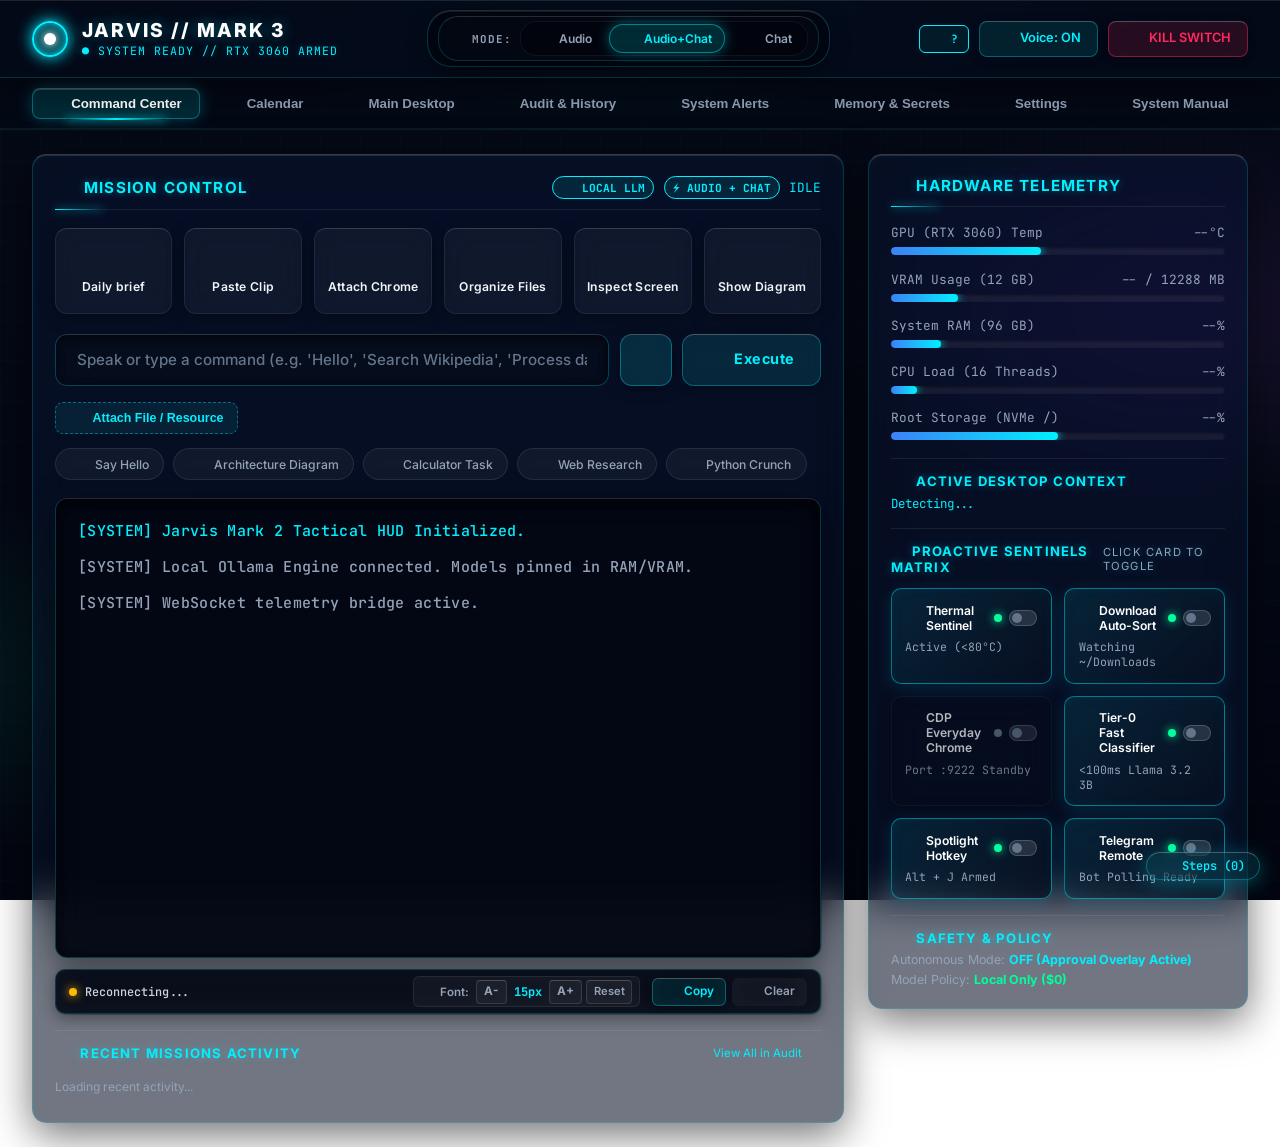
==== commit a8db6319: "feat: implement Enterprise LLM Gateway and Mark 3 system expansion" ====
--- a/src/jarvis/ui/web/index.html
+++ b/src/jarvis/ui/web/index.html
@@ -3,7 +3,7 @@
 <head>
   <meta charset="UTF-8">
   <meta name="viewport" content="width=device-width, initial-scale=1.0">
-  <title>JARVIS // Mark 2 Tactical AI HUD</title>
+  <title>JARVIS // MARK 3 Tactical AI HUD</title>
   <link rel="preconnect" href="https://fonts.googleapis.com">
   <link rel="preconnect" href="https://fonts.gstatic.com" crossorigin>
   <link href="https://fonts.googleapis.com/css2?family=Inter:wght@300;400;500;600;700;800&family=JetBrains+Mono:ital,wght@0,400;0,500;0,600;0,700;0,800;1,400;1,500;1,600&display=swap" rel="stylesheet">
@@ -1563,6 +1563,73 @@
       overflow-y: auto;
       box-shadow: var(--glass-shadow);
     }
+
+    /* JARVIS MARK 3: Grouped Settings Layout (Modeled after System Manual) */
+    .settings-layout {
+      display: grid;
+      grid-template-columns: 290px 1fr;
+      gap: 1.5rem;
+      align-items: start;
+    }
+    @media (max-width: 960px) {
+      .settings-layout { grid-template-columns: 1fr; }
+    }
+    .settings-sidebar {
+      background: rgba(8, 15, 32, 0.55);
+      backdrop-filter: blur(20px);
+      -webkit-backdrop-filter: blur(20px);
+      border: 1px solid var(--panel-border);
+      border-top: 1px solid var(--glass-specular);
+      border-radius: 12px;
+      padding: 0.85rem;
+      display: flex;
+      flex-direction: column;
+      gap: 0.35rem;
+      box-shadow: var(--glass-shadow);
+      position: sticky;
+      top: 1rem;
+    }
+    .settings-nav-btn {
+      text-align: left;
+      background: transparent;
+      border: 1px solid transparent;
+      padding: 0.65rem 0.85rem;
+      border-radius: 8px;
+      color: var(--text-muted);
+      font-size: 0.82rem;
+      font-weight: 500;
+      cursor: pointer;
+      transition: all 0.2s ease;
+      display: flex;
+      align-items: center;
+      gap: 0.55rem;
+      font-family: inherit;
+    }
+    .settings-nav-btn:hover {
+      background: rgba(0, 240, 255, 0.08);
+      color: #ffffff;
+      border-color: rgba(0, 240, 255, 0.15);
+      transform: translateX(2px);
+    }
+    .settings-nav-btn.active {
+      background: rgba(0, 240, 255, 0.15);
+      color: var(--neon-cyan);
+      font-weight: 600;
+      border-left: 3px solid var(--neon-cyan);
+      border-color: rgba(0, 240, 255, 0.3);
+      box-shadow: 0 0 14px rgba(0, 240, 255, 0.2);
+    }
+    .settings-content {
+      min-width: 0;
+    }
+    .settings-section {
+      display: none;
+    }
+    .settings-section.active {
+      display: block;
+      animation: fadeIn 0.2s ease forwards;
+    }
+
     .watchdog-card {
       cursor: pointer;
       transition: all 0.2s cubic-bezier(0.16, 1, 0.3, 1);
@@ -2260,6 +2327,7 @@
     }
     .display-preview-thumbnail:hover {
       transform: scale(1.01);
+    }
 
     /* Mobile & Tablet Responsiveness (Smartphones & Remote Browsers) */
     @media (max-width: 992px) {
@@ -2552,10 +2620,127 @@
       font-size: 0.8rem;
       color: #e2e8f0;
       line-height: 1.5;
-      max-height: 55vh;
-      overflow-y: auto;
-      white-space: pre-wrap;
-      word-break: break-all;
+    }
+    /* JARVIS MARK 3: Quick Action Container Above Hardware Telemetry (Active in Audio Only Mode) */
+    .quick-action-container {
+      display: none;
+      margin-bottom: 0;
+    }
+    .quick-action-grid {
+      display: grid;
+      grid-template-columns: repeat(3, 1fr);
+      gap: 0.5rem;
+    }
+    .strip-tile {
+      background: rgba(4, 9, 22, 0.85);
+      border: 1px solid rgba(0, 240, 255, 0.2);
+      border-radius: 8px;
+      padding: 0.5rem 0.35rem;
+      display: flex;
+      flex-direction: column;
+      align-items: center;
+      justify-content: center;
+      gap: 0.25rem;
+      cursor: pointer;
+      transition: all 0.2s ease;
+      font-family: 'JetBrains Mono', monospace;
+      font-size: 0.68rem;
+      color: #cbd5e1;
+      text-align: center;
+    }
+    .strip-tile:hover {
+      border-color: var(--neon-cyan);
+      background: rgba(0, 240, 255, 0.1);
+      transform: translateY(-2px);
+      box-shadow: 0 4px 12px rgba(0, 240, 255, 0.2);
+      color: #ffffff;
+    }
+    .strip-icon {
+      width: 16px;
+      height: 16px;
+    }
+
+    /* JARVIS MARK 3: 90% Screen Space Contextual Explanation Modal */
+    #contextual-explanation-modal .modal-card {
+      width: 90vw;
+      height: 90vh;
+      max-width: 95vw;
+      max-height: 95vh;
+      padding: 0;
+      display: flex;
+      flex-direction: column;
+      overflow: hidden;
+      border-color: var(--neon-cyan);
+      box-shadow: 0 0 50px rgba(0, 240, 255, 0.35);
+      background: rgba(3, 7, 18, 0.95);
+      backdrop-filter: blur(25px);
+    }
+
+    /* JARVIS MARK 3: Enterprise LLM Gateway Matrix Styling */
+    .gateway-grid {
+      display: grid;
+      grid-template-columns: repeat(auto-fit, minmax(320px, 1fr));
+      gap: 1rem;
+      margin-top: 0.85rem;
+    }
+    .gateway-card {
+      background: rgba(3, 8, 18, 0.78);
+      border: 1px solid var(--panel-border);
+      border-radius: 10px;
+      padding: 1rem;
+      display: flex;
+      flex-direction: column;
+      gap: 0.75rem;
+      transition: all 0.2s ease;
+    }
+    .gateway-card:hover {
+      border-color: rgba(0, 240, 255, 0.35);
+    }
+    .gateway-card.enabled {
+      border-color: rgba(0, 240, 255, 0.4);
+      background: rgba(0, 240, 255, 0.03);
+    }
+
+    /* JARVIS MARK 3: Configurable Daily Brief Matrix Styling */
+    .brief-topic-row {
+      display: flex;
+      align-items: center;
+      justify-content: space-between;
+      gap: 1rem;
+      padding: 0.75rem 1rem;
+      background: rgba(3, 8, 18, 0.75);
+      border: 1px solid var(--panel-border);
+      border-radius: 8px;
+      margin-bottom: 0.65rem;
+    }
+    .brief-slider {
+      flex: 1;
+      height: 5px;
+      accent-color: var(--neon-cyan);
+    }
+
+    /* JARVIS MARK 3: Compact Audit KPI & Interactive Charts */
+    .kpi-grid.compact {
+      gap: 0.5rem;
+      margin-bottom: 0.85rem;
+    }
+    .kpi-grid.compact .kpi-card {
+      padding: 0.6rem 0.75rem;
+      border-radius: 8px;
+    }
+    .kpi-grid.compact .kpi-val {
+      font-size: 1.25rem;
+    }
+    .kpi-grid.compact .kpi-label {
+      font-size: 0.68rem;
+    }
+    .chart-interactive-point {
+      cursor: pointer;
+      transition: r 0.2s ease, fill 0.2s ease;
+    }
+    .chart-interactive-point:hover {
+      r: 6;
+      fill: var(--neon-cyan);
     }
   </style>
 </head>
@@ -2566,7 +2751,7 @@
     <div class="logo-group">
       <div class="arc-reactor"></div>
       <div class="logo-text">
-        <h1>JARVIS // MARK 2</h1>
+        <h1>JARVIS // MARK 3</h1>
         <span id="sys-status">● SYSTEM READY // RTX 3060 ARMED</span>
       </div>
     </div>
@@ -2613,7 +2798,7 @@
   <main>
     <!-- TAB 1: Command Center -->
     <div id="tab-command" class="tab-content active">
-      <div style="display: grid; grid-template-columns: 1fr 380px; gap: 1.5rem; align-items: start;">
+      <div style="display: grid; grid-template-columns: minmax(0, 1fr) 380px; gap: 1.5rem; align-items: start;">
         
         <!-- Left Column: Input, Widgets & Terminal -->
         <div class="card">
@@ -2701,7 +2886,7 @@
           </div>
 
           <!-- Quick Action Launchers (Homepage Widget) -->
-          <div class="quick-widgets-grid">
+          <div class="quick-widgets-grid" id="homepage-quick-widgets">
             <div class="quick-tile" onclick="triggerBrief()">
               <i data-lucide="sun" class="tile-icon text-amber"></i>
               <div class="quick-tile-title">Daily brief</div>
@@ -2805,7 +2990,44 @@
         </div>
 
         <!-- Right Column: Quick Telemetry, Storage & Watchdog Matrix -->
-        <div class="card">
+        <div style="display: flex; flex-direction: column; gap: 1.25rem; min-width: 380px; width: 380px;">
+          <!-- Quick Action Launchers (Mark 3: Dedicated Container above Hardware Telemetry in Audio Only Mode) -->
+          <div class="card quick-action-container" id="quick-action-strip">
+            <div class="card-header" style="padding-bottom: 0.5rem; margin-bottom: 0.65rem; border-bottom: 1px solid rgba(0, 240, 255, 0.12);">
+              <div class="card-title" style="font-size: 0.78rem; text-transform: uppercase; letter-spacing: 0.8px;">
+                <i data-lucide="zap" class="hud-icon-xs text-cyan"></i> Tactical Quick Actions
+              </div>
+              <span class="badge" style="font-size: 0.62rem; padding: 0.15rem 0.45rem; border: 1px solid var(--neon-cyan); background: rgba(0,240,255,0.08); color: var(--neon-cyan); font-family: 'JetBrains Mono', monospace;">AUDIO MODE</span>
+            </div>
+            <div class="quick-action-grid">
+              <div class="strip-tile" onclick="triggerBrief()" title="Daily Briefing">
+                <i data-lucide="sun" class="strip-icon text-amber"></i>
+                <span>Daily Brief</span>
+              </div>
+              <div class="strip-tile" onclick="pasteClipboard()" title="Paste Clipboard">
+                <i data-lucide="clipboard" class="strip-icon text-cyan"></i>
+                <span>Paste Clip</span>
+              </div>
+              <div class="strip-tile" onclick="launchCDP()" title="Attach Chrome CDP">
+                <i data-lucide="globe" class="strip-icon text-blue"></i>
+                <span>Chrome CDP</span>
+              </div>
+              <div class="strip-tile" onclick="runOrganizer()" title="Organize Downloads">
+                <i data-lucide="folder-sync" class="strip-icon text-green"></i>
+                <span>Organize</span>
+              </div>
+              <div class="strip-tile" onclick="setGoal('Take a desktop screenshot and describe active windows')" title="Inspect Screen">
+                <i data-lucide="camera" class="strip-icon text-purple"></i>
+                <span>Inspect</span>
+              </div>
+              <div class="strip-tile" onclick="showArchitectureDiagram()" title="Architecture Diagram">
+                <i data-lucide="git-branch" class="strip-icon text-cyan"></i>
+                <span>Diagram</span>
+              </div>
+            </div>
+          </div>
+
+          <div class="card">
           <div class="card-header">
             <div class="card-title"><i data-lucide="gauge" class="hud-icon-sm text-cyan"></i> Hardware Telemetry</div>
           </div>
@@ -2965,6 +3187,7 @@
             <p style="font-size: 0.78rem; color: var(--text-muted);">Autonomous Mode: <b style="color: var(--neon-cyan);" id="val-auto">OFF (Approval Overlay Active)</b></p>
             <p style="font-size: 0.78rem; color: var(--text-muted); margin-top: 0.3rem;">Model Policy: <b style="color: var(--neon-green);" id="val-policy">Local Only ($0)</b></p>
           </div>
+        </div>
         </div>
 
       </div>
@@ -3082,9 +3305,50 @@
 
     <!-- TAB: Settings (Unified Master Control Panel) -->
     <div id="tab-settings" class="tab-content">
-      <div style="display: flex; flex-direction: column; gap: 1.5rem;">
-        
-        <!-- CARD 1: AI Brain & Execution Policy -->
+      <div class="card" style="padding-bottom: 2rem;">
+        <div class="card-header" style="border-bottom: 1px solid rgba(0, 240, 255, 0.12); padding-bottom: 0.85rem; margin-bottom: 1.25rem;">
+          <div>
+            <div class="card-title" style="font-size: 1.05rem;"><i data-lucide="settings" class="hud-icon text-cyan"></i> Workstation Settings & Control Matrix</div>
+            <p style="font-size: 0.8rem; color: var(--text-muted); margin-top: 0.25rem;">
+              Modular configuration matrix. Select a category on the left to tune AI models, cloud gateways, vocal persona, safety policies, or system watchdogs.
+            </p>
+          </div>
+          <span class="badge" style="background: rgba(0, 240, 255, 0.1); border: 1px solid var(--neon-cyan); color: var(--neon-cyan); font-family: 'JetBrains Mono', monospace; font-size: 0.74rem;">MARK 3 MODULAR MATRIX</span>
+        </div>
+
+        <div class="settings-layout">
+          <!-- Settings Sidebar Navigation (Grouped like System Manual) -->
+          <div class="settings-sidebar">
+            <button class="settings-nav-btn active" data-target="brain" onclick="showSettingsSection('brain', this)">
+              <i data-lucide="cpu" class="hud-icon-xs text-cyan"></i> 1. AI Brain & Models
+            </button>
+            <button class="settings-nav-btn" data-target="gateway" onclick="showSettingsSection('gateway', this)">
+              <i data-lucide="network" class="hud-icon-xs text-blue"></i> 2. LLM Gateway Matrix
+            </button>
+            <button class="settings-nav-btn" data-target="brief" onclick="showSettingsSection('brief', this)">
+              <i data-lucide="sun" class="hud-icon-xs text-amber"></i> 3. Daily Briefing
+            </button>
+            <button class="settings-nav-btn" data-target="voice" onclick="showSettingsSection('voice', this)">
+              <i data-lucide="volume-2" class="hud-icon-xs text-green"></i> 4. Voice Persona & Audio
+            </button>
+            <button class="settings-nav-btn" data-target="safety" onclick="showSettingsSection('safety', this)">
+              <i data-lucide="shield-check" class="hud-icon-xs text-purple"></i> 5. Safety & Autonomous
+            </button>
+            <button class="settings-nav-btn" data-target="display" onclick="showSettingsSection('display', this)">
+              <i data-lucide="monitor" class="hud-icon-xs text-cyan"></i> 6. Display Perception
+            </button>
+            <button class="settings-nav-btn" data-target="watchdogs" onclick="showSettingsSection('watchdogs', this)">
+              <i data-lucide="activity" class="hud-icon-xs text-amber"></i> 7. Watchdogs & Sentinels
+            </button>
+            <button class="settings-nav-btn" data-target="memory" onclick="showSettingsSection('memory', this)">
+              <i data-lucide="folder-cog" class="hud-icon-xs text-blue"></i> 8. Memory Storage
+            </button>
+          </div>
+
+          <!-- Settings Content Viewport (Only the active group is visible) -->
+          <div class="settings-content">
+            <div class="settings-section active" id="sec-settings-brain">
+              <!-- CARD 1: AI Brain & Execution Policy -->
         <div class="card">
           <div class="card-header">
             <div>
@@ -3183,44 +3447,80 @@
             <div class="step-card">
               <h4 style="color: var(--neon-cyan); font-size: 0.85rem;"><i data-lucide="zap" class="hud-icon-xs"></i> 3. Tier-0 Fast Classifier</h4>
               <p style="font-size: 0.75rem; color: var(--text-muted); margin-bottom: 0.4rem;">Sub-100ms intent classification</p>
-              <select id="sel-tier0-model" style="width: 100%;"></select>
+              <select id="sel-tier0-model" style="width: 100%; margin-bottom: 0.5rem;"></select>
+              <div style="display: flex; justify-content: space-between; align-items: center; background: rgba(0,0,0,0.3); padding: 0.35rem 0.6rem; border-radius: 6px; border: 1px solid rgba(255,255,255,0.06);">
+                <span style="font-size: 0.72rem; color: #ffffff; font-weight: 500;">Execution Device:</span>
+                <select id="sel-tier0-device" style="width: auto; height: 26px; font-size: 0.72rem; padding: 0 0.5rem; background: rgba(3,7,18,0.9); border: 1px solid var(--neon-cyan); color: var(--neon-cyan); border-radius: 4px;">
+                  <option value="cpu">CPU (Preserve GPU VRAM)</option>
+                  <option value="gpu">GPU (CUDA)</option>
+                </select>
+              </div>
             </div>
           </div>
 
           <button class="btn btn-cyan" style="padding: 0.65rem 1.75rem;" onclick="saveModelSelection()"><i data-lucide="save" class="hud-icon-xs"></i> Save Model Preferences</button>
         </div>
-
-        <!-- CARD 2: Autonomous Execution & Safety Gatekeeper (Item 4) -->
-        <div class="card">
+            </div>
+
+            <div class="settings-section" id="sec-settings-gateway">
+              <!-- CARD: Enterprise LLM Gateway Matrix (Mark 3) -->
+        <div class="card" id="card-llm-gateway">
           <div class="card-header">
             <div>
-              <div class="card-title" style="font-size: 0.92rem; letter-spacing: 0.5px;"><i data-lucide="shield-check" class="hud-icon-sm text-green"></i> Autonomous Execution &amp; Safety Gatekeeper</div>
-              <p style="font-size: 0.78rem; color: var(--text-muted); margin-top: 0.25rem;">
-                Configures on-screen authorization for high-stakes bash commands, system modifications, and credentials.
+              <div class="card-title"><i data-lucide="network" class="hud-icon-sm text-cyan"></i> Enterprise LLM Gateway Matrix</div>
+              <p style="font-size: 0.8rem; color: var(--text-muted); margin-top: 0.3rem;">
+                Manage enterprise upstream AI providers, toggle active models, store API keys safely in Vault, and monitor latency &amp; fallback health.
               </p>
             </div>
-            <div style="display: flex; align-items: center; gap: 0.6rem;">
-              <span class="badge" style="background: rgba(16, 185, 129, 0.15); border: 1px solid rgba(16, 185, 129, 0.4); color: #10b981; font-family: 'JetBrains Mono', monospace; font-size: 0.74rem;" id="settings-auto-badge">APPROVAL OVERLAY ACTIVE</span>
-              <button class="btn btn-sm" onclick="testApprovalOverlay()" style="background: rgba(0, 240, 255, 0.12); border: 1px solid var(--neon-cyan); color: var(--neon-cyan); font-size: 0.74rem;" title="Test and preview the floating desktop approval dialog"><i data-lucide="eye" class="hud-icon-xs"></i> Preview Approval Dialog</button>
-            </div>
+            <button class="btn btn-cyan btn-sm" onclick="loadGatewayProviders()"><i data-lucide="refresh-cw" class="hud-icon-xs"></i> Refresh Gateway</button>
           </div>
-          <div style="display: flex; flex-wrap: wrap; justify-content: space-between; align-items: center; gap: 1.25rem; background: rgba(3, 8, 18, 0.75); border: 1px solid var(--panel-border); border-radius: 10px; padding: 1.1rem 1.35rem;">
-            <div style="flex: 1; min-width: 280px;">
-              <div style="font-size: 0.9rem; font-weight: 700; color: #ffffff; margin-bottom: 0.35rem;">Autonomous Mode (Unattended Execution)</div>
-              <div style="font-size: 0.8rem; color: #94a3b8; line-height: 1.45; max-width: 650px;">
-                When disabled, any destructive system command (e.g. <code>rm -rf</code>, <code>sudo</code>, payments, emails) summons the floating X11 Approval Overlay dialog. When enabled, Jarvis executes continuously without human prompts.
-              </div>
-            </div>
-            <div style="display: flex; align-items: center; gap: 0.85rem;">
-              <span id="settings-auto-label" style="font-family: 'JetBrains Mono', monospace; font-size: 0.82rem; font-weight: 700; color: var(--neon-cyan);">OFF (Approval Overlay Active)</span>
-              <button class="btn" id="btn-toggle-auto" onclick="toggleAutonomousSetting()" style="background: rgba(0, 240, 255, 0.15); border: 1px solid var(--neon-cyan); color: var(--neon-cyan); font-weight: 700; min-width: 140px;">
-                <i data-lucide="toggle-left" class="hud-icon-xs"></i> Toggle Mode
-              </button>
-            </div>
+
+          <div class="gateway-grid" id="gateway-providers-container">
+            <div style="color: var(--text-muted); padding: 1rem;">Loading enterprise gateway providers...</div>
           </div>
         </div>
-
-        <!-- CARD 3: Voice Persona, Speech Speed & Jarvis Volume (Items 1 & 2) -->
+            </div>
+
+            <div class="settings-section" id="sec-settings-brief">
+              <!-- CARD: Configurable Multi-Topic Daily Brief Matrix (Mark 3) -->
+        <div class="card" id="card-daily-brief-config">
+          <div class="card-header">
+            <div>
+              <div class="card-title"><i data-lucide="sun" class="hud-icon-sm text-amber"></i> Configurable Multi-Topic Daily Brief Matrix</div>
+              <p style="font-size: 0.8rem; color: var(--text-muted); margin-top: 0.3rem;">
+                Customize topics, interest percentage weights, local city weather, news genres, and schedule parameters for spoken &amp; visual morning briefings.
+              </p>
+            </div>
+            <div style="display: flex; gap: 0.5rem; align-items: center;">
+              <button class="btn btn-warning btn-sm" onclick="previewDailyBrief()"><i data-lucide="eye" class="hud-icon-xs"></i> Test Brief Preview</button>
+              <button class="btn btn-cyan btn-sm" onclick="saveDailyBriefConfig()"><i data-lucide="save" class="hud-icon-xs"></i> Save Brief Config</button>
+            </div>
+          </div>
+
+          <div style="background: rgba(3, 8, 18, 0.75); border: 1px solid var(--panel-border); border-radius: 8px; padding: 0.85rem 1rem; margin-bottom: 1rem; display: flex; flex-wrap: wrap; gap: 1rem; align-items: center; justify-content: space-between;">
+            <div style="display: flex; align-items: center; gap: 0.6rem;">
+              <i data-lucide="map-pin" class="hud-icon-sm text-amber"></i>
+              <div>
+                <div style="font-size: 0.8rem; font-weight: 700; color: #ffffff;">Weather City Target:</div>
+                <div style="font-size: 0.7rem; color: var(--text-muted);">Current: Bangalore / Worldwide via Open-Meteo</div>
+              </div>
+              <input type="text" id="brief-city-input" value="Bangalore" style="background: rgba(6,12,26,0.85); color: #ffffff; border: 1px solid rgba(255,171,0,0.35); border-radius: 6px; padding: 0.3rem 0.6rem; font-size: 0.8rem; font-family: 'JetBrains Mono', monospace; width: 140px;">
+            </div>
+
+            <div style="display: flex; align-items: center; gap: 0.6rem;">
+              <span style="font-size: 0.75rem; color: var(--text-muted); font-weight: 600;">Total Weight:</span>
+              <span id="brief-total-weight" style="font-family: 'JetBrains Mono', monospace; font-weight: 700; color: var(--neon-green); font-size: 0.85rem;">100%</span>
+            </div>
+          </div>
+
+          <div id="brief-topics-list">
+            <!-- Populated via loadDailyBriefConfig() -->
+          </div>
+        </div>
+            </div>
+
+            <div class="settings-section" id="sec-settings-voice">
+              <!-- CARD 3: Voice Persona, Speech Speed & Jarvis Volume (Items 1 & 2) -->
         <div class="card">
           <div class="card-header">
             <div class="card-title"><i data-lucide="volume-2" class="hud-icon-sm text-cyan"></i> Voice Persona, Speech Speed &amp; Jarvis Volume</div>
@@ -3295,8 +3595,42 @@
             </div>
           </div>
         </div>
-
-        <!-- CARD 4: Perception & Display Perceptor (Item 1) -->
+            </div>
+
+            <div class="settings-section" id="sec-settings-safety">
+              <!-- CARD 2: Autonomous Execution & Safety Gatekeeper (Item 4) -->
+        <div class="card">
+          <div class="card-header">
+            <div>
+              <div class="card-title" style="font-size: 0.92rem; letter-spacing: 0.5px;"><i data-lucide="shield-check" class="hud-icon-sm text-green"></i> Autonomous Execution &amp; Safety Gatekeeper</div>
+              <p style="font-size: 0.78rem; color: var(--text-muted); margin-top: 0.25rem;">
+                Configures on-screen authorization for high-stakes bash commands, system modifications, and credentials.
+              </p>
+            </div>
+            <div style="display: flex; align-items: center; gap: 0.6rem;">
+              <span class="badge" style="background: rgba(16, 185, 129, 0.15); border: 1px solid rgba(16, 185, 129, 0.4); color: #10b981; font-family: 'JetBrains Mono', monospace; font-size: 0.74rem;" id="settings-auto-badge">APPROVAL OVERLAY ACTIVE</span>
+              <button class="btn btn-sm" onclick="testApprovalOverlay()" style="background: rgba(0, 240, 255, 0.12); border: 1px solid var(--neon-cyan); color: var(--neon-cyan); font-size: 0.74rem;" title="Test and preview the floating desktop approval dialog"><i data-lucide="eye" class="hud-icon-xs"></i> Preview Approval Dialog</button>
+            </div>
+          </div>
+          <div style="display: flex; flex-wrap: wrap; justify-content: space-between; align-items: center; gap: 1.25rem; background: rgba(3, 8, 18, 0.75); border: 1px solid var(--panel-border); border-radius: 10px; padding: 1.1rem 1.35rem;">
+            <div style="flex: 1; min-width: 280px;">
+              <div style="font-size: 0.9rem; font-weight: 700; color: #ffffff; margin-bottom: 0.35rem;">Autonomous Mode (Unattended Execution)</div>
+              <div style="font-size: 0.8rem; color: #94a3b8; line-height: 1.45; max-width: 650px;">
+                When disabled, any destructive system command (e.g. <code>rm -rf</code>, <code>sudo</code>, payments, emails) summons the floating X11 Approval Overlay dialog. When enabled, Jarvis executes continuously without human prompts.
+              </div>
+            </div>
+            <div style="display: flex; align-items: center; gap: 0.85rem;">
+              <span id="settings-auto-label" style="font-family: 'JetBrains Mono', monospace; font-size: 0.82rem; font-weight: 700; color: var(--neon-cyan);">OFF (Approval Overlay Active)</span>
+              <button class="btn" id="btn-toggle-auto" onclick="toggleAutonomousSetting()" style="background: rgba(0, 240, 255, 0.15); border: 1px solid var(--neon-cyan); color: var(--neon-cyan); font-weight: 700; min-width: 140px;">
+                <i data-lucide="toggle-left" class="hud-icon-xs"></i> Toggle Mode
+              </button>
+            </div>
+          </div>
+        </div>
+            </div>
+
+            <div class="settings-section" id="sec-settings-display">
+              <!-- CARD 4: Perception & Display Perceptor (Item 1) -->
         <div class="card">
           <div class="card-header">
             <div class="card-title"><i data-lucide="monitor" class="hud-icon-sm text-cyan"></i> Workstation Perception &amp; Active Display</div>
@@ -3311,8 +3645,10 @@
             <button class="btn btn-cyan btn-sm" onclick="previewActiveDesktop()"><i data-lucide="camera" class="hud-icon-xs"></i> Grab Screen Capture</button>
           </div>
         </div>
-
-        <!-- CARD 5: Watchdogs, Sentinels & Automation Rules (Item 8) -->
+            </div>
+
+            <div class="settings-section" id="sec-settings-watchdogs">
+              <!-- CARD 5: Watchdogs, Sentinels & Automation Rules (Item 8) -->
         <div class="card">
           <div class="card-header">
             <div class="card-title"><i data-lucide="activity" class="hud-icon-sm text-cyan"></i> Watchdogs &amp; Telemetry Thresholds</div>
@@ -3337,8 +3673,10 @@
             </div>
           </div>
         </div>
-
-        <!-- CARD 6: Memory & Persistent Knowledge Storage Directory (Item 1) -->
+            </div>
+
+            <div class="settings-section" id="sec-settings-memory">
+              <!-- CARD 6: Memory & Persistent Knowledge Storage Directory (Item 1) -->
         <div class="card">
           <div class="card-header">
             <div>
@@ -3370,7 +3708,9 @@
             <div id="memory-dir-status" style="display: none; padding: 0.2rem 0.6rem; border-radius: 4px; font-weight: 500;"></div>
           </div>
         </div>
-
+            </div>
+          </div>
+        </div>
       </div>
     </div>
 
@@ -3408,8 +3748,8 @@
           </div>
         </div>
 
-        <!-- Human-Readable KPI Analytics Widgets -->
-        <div class="kpi-grid">
+        <!-- Human-Readable KPI Analytics Widgets (Mark 3 Compact) -->
+        <div class="kpi-grid compact">
           <div class="kpi-card">
             <div class="kpi-val" id="kpi-total-runs">0</div>
             <div class="kpi-label"><i data-lucide="target" class="hud-icon-xs text-cyan"></i> Total Missions</div>
@@ -3420,15 +3760,19 @@
           </div>
           <div class="kpi-card">
             <div class="kpi-val" id="kpi-avg-duration">0.0s</div>
-            <div class="kpi-label"><i data-lucide="clock" class="hud-icon-xs text-amber"></i> Avg Execution Time</div>
+            <div class="kpi-label"><i data-lucide="clock" class="hud-icon-xs text-amber"></i> Avg Duration</div>
           </div>
           <div class="kpi-card">
             <div class="kpi-val" id="kpi-total-steps">0</div>
-            <div class="kpi-label"><i data-lucide="footprints" class="hud-icon-xs text-purple"></i> Total Steps Executed</div>
+            <div class="kpi-label"><i data-lucide="footprints" class="hud-icon-xs text-purple"></i> Steps Done</div>
           </div>
           <div class="kpi-card">
             <div class="kpi-val" id="kpi-top-actuator" style="color: #82b1ff;">Desktop</div>
-            <div class="kpi-label"><i data-lucide="cpu" class="hud-icon-xs text-blue"></i> Primary Actuator</div>
+            <div class="kpi-label"><i data-lucide="cpu" class="hud-icon-xs text-blue"></i> Actuator</div>
+          </div>
+          <div class="kpi-card">
+            <div class="kpi-val" id="kpi-tier0-ratio" style="color: var(--neon-cyan);">CPU (0 VRAM)</div>
+            <div class="kpi-label"><i data-lucide="zap" class="hud-icon-xs text-cyan"></i> Tier-0 Router</div>
           </div>
         </div>
 
@@ -4230,6 +4574,64 @@
     </div>
   </div>
 
+  <!-- Contextual Explanation & Mermaid Diagram Modal (Mark 3: 90% Screen Space) -->
+  <div class="modal-overlay" id="contextual-explanation-modal" style="display: none; z-index: 99999;">
+    <div class="modal-card">
+      <!-- Header -->
+      <div style="display: flex; justify-content: space-between; align-items: center; padding: 0.85rem 1.25rem; border-bottom: 1px solid rgba(255,255,255,0.1); background: rgba(3, 8, 18, 0.85);">
+        <div style="display: flex; align-items: center; gap: 0.65rem;">
+          <i data-lucide="git-branch" class="hud-icon-sm text-cyan"></i>
+          <div>
+            <h3 style="margin: 0; font-size: 0.96rem; color: #ffffff; font-family: 'JetBrains Mono', monospace;" id="explanation-modal-title">Contextual Architecture &amp; System Explanation</h3>
+            <div style="font-size: 0.7rem; color: var(--text-muted); font-family: 'JetBrains Mono', monospace;">90% Screen Immersive Interactive Visual Workspace</div>
+          </div>
+        </div>
+        <div style="display: flex; align-items: center; gap: 0.6rem;">
+          <button class="btn btn-outline btn-sm" onclick="zoomExplanationDiagram(1.15)" title="Zoom In"><i data-lucide="zoom-in" class="hud-icon-xs"></i> Zoom In</button>
+          <button class="btn btn-outline btn-sm" onclick="zoomExplanationDiagram(0.85)" title="Zoom Out"><i data-lucide="zoom-out" class="hud-icon-xs"></i> Zoom Out</button>
+          <button class="btn btn-outline btn-sm" onclick="resetExplanationZoom()" title="Reset Zoom">Reset</button>
+          <button class="btn btn-cyan btn-sm" onclick="exportExplanationSvg()"><i data-lucide="download" class="hud-icon-xs"></i> Export SVG</button>
+          <button class="btn btn-danger btn-sm" onclick="closeExplanationModal()"><i data-lucide="x" class="hud-icon-xs"></i> Close</button>
+        </div>
+      </div>
+
+      <!-- Split Stage (65% Left Diagram, 35% Right Streaming Sidebar) -->
+      <div style="display: flex; flex: 1; overflow: hidden; height: calc(100% - 60px);">
+        <!-- Left: Interactive Diagram Canvas -->
+        <div id="explanation-diagram-stage" style="flex: 0 0 65%; overflow: auto; padding: 1.5rem; display: flex; justify-content: center; align-items: center; background: radial-gradient(circle at center, rgba(0, 240, 255, 0.03) 0%, rgba(2, 6, 16, 0.95) 100%); position: relative;">
+          <div id="explanation-diagram-viewport" style="transform-origin: center center; transition: transform 0.15s ease; width: 100%; display: flex; justify-content: center;"></div>
+        </div>
+
+        <!-- Right: Explanation & Deep-Dive Text Sidebar -->
+        <div id="explanation-text-sidebar" style="flex: 0 0 35%; border-left: 1px solid rgba(0, 240, 255, 0.2); background: rgba(3, 8, 20, 0.9); backdrop-filter: blur(16px); display: flex; flex-direction: column; overflow: hidden;">
+          <div style="padding: 0.85rem 1rem; border-bottom: 1px solid rgba(255,255,255,0.08); background: rgba(0, 240, 255, 0.05); display: flex; justify-content: space-between; align-items: center;">
+            <span style="font-size: 0.76rem; font-weight: 700; color: var(--neon-cyan); font-family: 'JetBrains Mono', monospace; text-transform: uppercase;">
+              <i data-lucide="file-text" class="hud-icon-xs"></i> Executive Summary &amp; Details
+            </span>
+            <span class="badge" style="background: rgba(16, 185, 129, 0.15); color: var(--neon-green); font-size: 0.65rem;">LIVE STREAM</span>
+          </div>
+
+          <div style="padding: 1.15rem; overflow-y: auto; flex: 1; display: flex; flex-direction: column; gap: 1rem;" id="explanation-stream-content">
+            <div id="explanation-summary-capsule" style="background: rgba(0, 240, 255, 0.08); border-left: 3px solid var(--neon-cyan); padding: 0.85rem; border-radius: 6px; font-size: 0.85rem; color: #e2e8f0; line-height: 1.5;"></div>
+            <div id="explanation-deep-dive-body" style="font-size: 0.82rem; color: #cbd5e1; line-height: 1.6; white-space: pre-wrap;"></div>
+          </div>
+
+          <!-- Dig Deeper Suggestions Footer -->
+          <div style="padding: 0.85rem 1rem; border-top: 1px solid rgba(255,255,255,0.08); background: rgba(2, 6, 16, 0.95);">
+            <div style="font-size: 0.72rem; color: var(--text-muted); font-weight: 600; text-transform: uppercase; margin-bottom: 0.4rem;">
+              <i data-lucide="compass" class="hud-icon-xs text-amber"></i> Would you like to dig deeper?
+            </div>
+            <div style="display: flex; gap: 0.4rem; flex-wrap: wrap;" id="explanation-dig-deeper-chips">
+              <button class="chip" onclick="askFollowUpExplanation('Explain the internal architecture and data flow in detail')">Data Flow</button>
+              <button class="chip" onclick="askFollowUpExplanation('What are the potential failure modes and recovery procedures?')">Failure Modes</button>
+              <button class="chip" onclick="askFollowUpExplanation('Provide an implementation code snippet for this component')">Code Snippet</button>
+            </div>
+          </div>
+        </div>
+      </div>
+    </div>
+  </div>
+
   <!-- Multi-Step Execution Floating Glassmorphic Sidebar (Mark 2) -->
   <div id="multi-step-sidebar" class="collapsed">
     <div class="multi-step-header">
@@ -4305,6 +4707,16 @@
   </button>
 
   <script>
+    function escapeHtml(str) {
+      if (!str) return '';
+      return String(str)
+        .replace(/&/g, '&amp;')
+        .replace(/</g, '&lt;')
+        .replace(/>/g, '&gt;')
+        .replace(/"/g, '&quot;')
+        .replace(/'/g, '&#039;');
+    }
+
     // Global Lucide Icon Renderer
     function renderIcons() {
       if (window.lucide && typeof window.lucide.createIcons === 'function') {
@@ -4314,8 +4726,13 @@
 
     // Tab switching
     function switchTab(name, targetBtn = null) {
-      if (name === 'models' || name === 'telemetry') {
+      let requestedSettingsSection = null;
+      if (name === 'models') {
         name = 'settings';
+        requestedSettingsSection = 'brain';
+      } else if (name === 'telemetry') {
+        name = 'settings';
+        requestedSettingsSection = 'watchdogs';
       }
       document.querySelectorAll('.tab-btn').forEach(b => b.classList.remove('active'));
       document.querySelectorAll('.tab-content').forEach(c => c.classList.remove('active'));
@@ -4330,10 +4747,17 @@
       if (name === 'calendar') loadCalendar();
       if (name === 'history') loadHistory();
       if (name === 'settings') {
+        if (requestedSettingsSection) {
+          showSettingsSection(requestedSettingsSection);
+        } else if (!document.querySelector('.settings-section.active')) {
+          showSettingsSection('brain');
+        }
         loadModels();
         loadVoices();
         loadDesktopMonitors();
         loadMemoryConfig();
+        loadGatewayProviders();
+        loadDailyBriefConfig();
       }
       if (name === 'errors') loadErrors();
       if (name === 'memory') {
@@ -4811,6 +5235,21 @@
       if (btn) btn.classList.add('active');
       const target = document.getElementById('sec-' + secId);
       if (target) target.classList.add('active');
+    }
+
+    // In-UI Grouped Settings Navigation (JARVIS Mark 3)
+    function showSettingsSection(secId, btn) {
+      document.querySelectorAll('.settings-nav-btn').forEach(b => b.classList.remove('active'));
+      document.querySelectorAll('.settings-section').forEach(s => s.classList.remove('active'));
+      if (btn) {
+        btn.classList.add('active');
+      } else {
+        const found = document.querySelector(`.settings-nav-btn[data-target="${secId}"]`);
+        if (found) found.classList.add('active');
+      }
+      const target = document.getElementById('sec-settings-' + secId);
+      if (target) target.classList.add('active');
+      renderIcons();
     }
 
     function copySnippet(text) {
@@ -4945,6 +5384,16 @@
             finishMultiStepSession(resultText);
             loadHistory();
 
+            // Mark 3: Automatic 90% Screen Explanation Dialog on Diagrams
+            if (resultText && resultText.includes('```mermaid')) {
+              const mMatch = resultText.match(/```mermaid([\s\S]*?)```/);
+              if (mMatch) {
+                const diagramCode = mMatch[0];
+                const cleanText = resultText.replace(/```mermaid[\s\S]*?```/, '').trim();
+                openContextualExplanation('System Architecture & Explanation', diagramCode, cleanText);
+              }
+            }
+
             if (currentConversationMode === 'audio_only') {
               if (resultText) {
                 const jarvisSub = document.getElementById('sub-jarvis-text');
@@ -5059,42 +5508,8 @@
       }
 
       if (mediaType === 'diagram') {
-        icon.innerHTML = '<i data-lucide="git-branch" class="hud-icon-md text-cyan"></i>';
-        badge.style.borderColor = 'var(--neon-cyan)';
-        badge.style.color = 'var(--neon-cyan)';
-        badge.style.background = 'rgba(0, 229, 255, 0.15)';
-
-        let cleanMermaid = (data.content || '').trim();
-        if (cleanMermaid.startsWith('```mermaid')) {
-          cleanMermaid = cleanMermaid.replace(/^```mermaid\s*/i, '').replace(/```\s*$/, '').trim();
-        } else if (cleanMermaid.startsWith('```')) {
-          cleanMermaid = cleanMermaid.replace(/^```[a-z]*\s*/i, '').replace(/```\s*$/, '').trim();
-        }
-
-        container.innerHTML = '<div class="mermaid-viewport" id="mermaid-render-viewport"><div style="color: var(--neon-cyan); font-family: monospace; padding: 2rem;">Rendering dynamic architecture diagram...</div></div>';
-
-        try {
-          if (window.mermaid) {
-            const renderId = 'mermaid-' + Math.floor(Math.random() * 1000000);
-            const renderResult = await mermaid.render(renderId, cleanMermaid);
-            const vp = document.getElementById('mermaid-render-viewport');
-            if (vp) vp.innerHTML = renderResult.svg;
-          } else {
-            const vp = document.getElementById('mermaid-render-viewport');
-            if (vp) vp.innerHTML = `<pre style="color: #a6e3a1; font-family: monospace; text-align: left; width: 100%;">${cleanMermaid}</pre>`;
-          }
-        } catch (renderErr) {
-          console.error("Mermaid render error:", renderErr);
-          const vp = document.getElementById('mermaid-render-viewport');
-          if (vp) {
-            vp.innerHTML = `
-              <div style="width: 100%; text-align: left;">
-                <div style="color: var(--neon-amber); font-size: 0.8rem; margin-bottom: 0.5rem;"><i data-lucide="alert-triangle" class="hud-icon-xs text-amber"></i> Diagram rendered in source mode:</div>
-                <pre style="color: #a6e3a1; font-family: monospace; background: #04060a; padding: 1rem; border-radius: 6px; overflow-x: auto; white-space: pre-wrap;">${cleanMermaid}</pre>
-              </div>
-            `;
-          }
-        }
+        openContextualExplanation(data.title || 'Contextual Architecture & Explanation', data.content, data.caption || 'Contextual visual architecture and relational flow.');
+        return;
       } else if (mediaType === 'chart') {
         icon.innerHTML = '<i data-lucide="trending-up" class="hud-icon-md text-green"></i>';
         badge.style.borderColor = 'var(--neon-green)';
@@ -5602,6 +6017,9 @@
       const audioHud = document.getElementById('audio-only-hud');
       const voiceToggleBtn = document.getElementById('btn-voice-toggle');
 
+      const quickStrip = document.getElementById('quick-action-strip');
+      const homeQuickWidgets = document.getElementById('homepage-quick-widgets');
+
       if (mode === 'audio_only') {
         if (badge) {
           badge.innerHTML = '<i data-lucide="mic" class="hud-icon-xs"></i> AUDIO ONLY';
@@ -5610,6 +6028,11 @@
           badge.style.background = 'rgba(0, 229, 255, 0.15)';
         }
         if (audioHud) audioHud.style.display = 'block';
+        if (quickStrip) {
+          quickStrip.style.display = 'block';
+          renderIcons();
+        }
+        if (homeQuickWidgets) homeQuickWidgets.style.display = 'none';
         if (voiceToggleBtn) voiceToggleBtn.innerHTML = '<i data-lucide="volume-2" class="hud-icon-xs"></i> Voice: ON (Audio Only)';
         if (modeChanged) {
           shouldKeepListening = true;
@@ -5627,6 +6050,8 @@
           badge.style.background = 'rgba(0, 229, 255, 0.1)';
         }
         if (audioHud) audioHud.style.display = 'none';
+        if (quickStrip) quickStrip.style.display = 'none';
+        if (homeQuickWidgets) homeQuickWidgets.style.display = 'grid';
         if (voiceToggleBtn) voiceToggleBtn.innerHTML = '<i data-lucide="volume-2" class="hud-icon-xs"></i> Voice Reply: ON';
         if (modeChanged && logChange) {
           appendLog('step', 'Conversation Mode: AUDIO + CHAT (Voice Replies + Terminal Stream)');
@@ -5639,6 +6064,8 @@
           badge.style.background = 'rgba(166, 227, 161, 0.15)';
         }
         if (audioHud) audioHud.style.display = 'none';
+        if (quickStrip) quickStrip.style.display = 'none';
+        if (homeQuickWidgets) homeQuickWidgets.style.display = 'grid';
         if (voiceToggleBtn) voiceToggleBtn.innerHTML = '<i data-lucide="volume-x" class="hud-icon-xs"></i> Voice Reply: MUTED';
         if (modeChanged) {
           shouldKeepListening = false;
@@ -6377,6 +6804,7 @@
         const selVision = document.getElementById('sel-vision-model');
         const selTier0 = document.getElementById('sel-tier0-model');
         const selCloud = document.getElementById('sel-cloud-model');
+        const selTier0Device = document.getElementById('sel-tier0-device');
 
         if (selText && selVision && selTier0 && data.models) {
           selText.innerHTML = '';
@@ -6392,6 +6820,14 @@
           if (data.current.local_text_model) selText.value = data.current.local_text_model;
           if (data.current.local_vision_model) selVision.value = data.current.local_vision_model;
           if (data.current.tier0_model) selTier0.value = data.current.tier0_model;
+        }
+
+        if (selTier0Device && data.current.tier0_device) {
+          selTier0Device.value = data.current.tier0_device;
+        }
+        const kpiTier0 = document.getElementById('kpi-tier0-ratio');
+        if (kpiTier0 && data.current.tier0_device) {
+          kpiTier0.innerText = data.current.tier0_device === 'cpu' ? 'CPU (0 VRAM)' : 'GPU (CUDA)';
         }
 
         if (selCloud && data.cloud_models) {
@@ -6427,6 +6863,7 @@
         local_text_model: document.getElementById('sel-text-model') ? document.getElementById('sel-text-model').value : undefined,
         local_vision_model: document.getElementById('sel-vision-model') ? document.getElementById('sel-vision-model').value : undefined,
         tier0_model: document.getElementById('sel-tier0-model') ? document.getElementById('sel-tier0-model').value : undefined,
+        tier0_device: document.getElementById('sel-tier0-device') ? document.getElementById('sel-tier0-device').value : undefined,
         cloud_model: document.getElementById('sel-cloud-model') ? document.getElementById('sel-cloud-model').value : currentCloudModel,
       };
       if (apiKeyVal) {
@@ -6450,6 +6887,359 @@
       } catch(e) {
         alert('Failed to save model configuration: ' + e);
       }
+    }
+
+    // JARVIS MARK 3: Enterprise LLM Gateway Matrix
+    let cachedGatewayProviders = [];
+
+    async function loadGatewayProviders() {
+      const container = document.getElementById('gateway-providers-container');
+      if (!container) return;
+      try {
+        const res = await fetch('/api/gateway/providers');
+        const data = await res.json();
+        cachedGatewayProviders = data.providers || [];
+        renderGatewayProviders();
+      } catch(e) {
+        container.innerHTML = `<div style="color: var(--neon-red); padding: 1rem;">Failed to load Gateway: ${e}</div>`;
+      }
+    }
+
+    function renderGatewayProviders() {
+      const container = document.getElementById('gateway-providers-container');
+      if (!container) return;
+      if (!cachedGatewayProviders.length) {
+        container.innerHTML = '<div style="color: var(--text-muted); padding: 1rem;">No enterprise providers configured.</div>';
+        return;
+      }
+
+      container.innerHTML = cachedGatewayProviders.map(p => {
+        const enabledClass = p.enabled ? 'enabled' : '';
+        const badgeColor = p.healthy ? 'var(--neon-green)' : 'var(--neon-red)';
+        const badgeText = p.circuit_open ? 'CIRCUIT TRIPPED' : (p.healthy ? 'HEALTHY' : 'DEGRADED');
+        const pingText = p.last_ping_ms ? `${p.last_ping_ms}ms` : '-- ms';
+
+        return `
+          <div class="gateway-card ${enabledClass}">
+            <div style="display: flex; justify-content: space-between; align-items: flex-start;">
+              <div>
+                <div style="font-weight: 700; color: #ffffff; font-size: 0.88rem; display: flex; align-items: center; gap: 0.4rem;">
+                  <i data-lucide="${p.is_local ? 'hard-drive' : 'cloud'}" class="hud-icon-xs text-cyan"></i> ${p.display_name}
+                </div>
+                <div style="font-size: 0.72rem; color: var(--text-muted); margin-top: 2px;">
+                  Priority: <b style="color: var(--neon-cyan);">#${p.priority}</b> • Latency: <b style="color: #cbd5e1;">${pingText}</b> • Success: <b>${p.success_rate}%</b>
+                </div>
+              </div>
+              <label class="handsfree-toggle" title="Enable or disable this LLM provider">
+                <input type="checkbox" ${p.enabled ? 'checked' : ''} onchange="toggleGatewayProvider('${p.id}', this.checked)">
+                <span class="toggle-slider"></span>
+              </label>
+            </div>
+
+            <div style="display: flex; align-items: center; gap: 0.5rem; justify-content: space-between; font-size: 0.74rem;">
+              <span class="badge" style="background: rgba(0,0,0,0.4); border: 1px solid ${badgeColor}; color: ${badgeColor}; font-size: 0.68rem;">● ${badgeText}</span>
+              <span style="color: var(--text-muted); font-size: 0.7rem;">Reqs: <b>${p.total_requests}</b> | Errs: <b>${p.total_errors}</b></span>
+            </div>
+
+            <div style="display: flex; flex-direction: column; gap: 0.4rem;">
+              <div style="display: flex; align-items: center; gap: 0.5rem;">
+                <label style="font-size: 0.72rem; color: var(--text-muted); width: 60px;">Model:</label>
+                <select id="gw-model-${p.id}" style="flex: 1; height: 26px; font-size: 0.74rem; padding: 0 0.4rem;" onchange="saveGatewayProviderConfig('${p.id}')">
+                  ${p.available_models.map(m => `<option value="${m}" ${m === p.model ? 'selected' : ''}>${m}</option>`).join('')}
+                </select>
+              </div>
+
+              ${!p.is_local ? `
+                <div style="display: flex; align-items: center; gap: 0.5rem;">
+                  <label style="font-size: 0.72rem; color: var(--text-muted); width: 60px;">API Key:</label>
+                  <input type="password" id="gw-key-${p.id}" placeholder="${p.has_api_key ? '•••••••••••••••• (Active)' : 'Enter API Key...'}" style="flex: 1; height: 26px; font-size: 0.74rem; background: rgba(0,0,0,0.4); border: 1px solid rgba(255,255,255,0.1); border-radius: 4px; padding: 0 0.5rem; color: #ffffff;">
+                  <button class="btn btn-sm" onclick="saveGatewayProviderConfig('${p.id}')" title="Save API Key to Linux Vault" style="font-size: 0.7rem; padding: 0.2rem 0.5rem;"><i data-lucide="save" class="hud-icon-xs"></i> Save</button>
+                </div>
+              ` : ''}
+            </div>
+
+            <div style="display: flex; justify-content: flex-end; gap: 0.5rem; margin-top: 0.2rem;">
+              <button class="btn btn-outline btn-sm" onclick="testGatewayProvider('${p.id}')" id="btn-gw-test-${p.id}" style="font-size: 0.72rem; padding: 0.25rem 0.65rem;">
+                <i data-lucide="activity" class="hud-icon-xs"></i> Test Ping
+              </button>
+            </div>
+          </div>
+        `;
+      }).join('');
+      if (window.lucide) lucide.createIcons();
+    }
+
+    async function toggleGatewayProvider(providerId, enabled) {
+      try {
+        await fetch('/api/gateway/providers/toggle', {
+          method: 'POST',
+          headers: { 'Content-Type': 'application/json' },
+          body: JSON.stringify({ provider_id: providerId, enabled: enabled })
+        });
+        loadGatewayProviders();
+      } catch(e) {
+        alert("Failed to toggle provider: " + e);
+      }
+    }
+
+    async function saveGatewayProviderConfig(providerId) {
+      const modelElem = document.getElementById(`gw-model-${providerId}`);
+      const keyElem = document.getElementById(`gw-key-${providerId}`);
+      const payload = { provider_id: providerId };
+      if (modelElem) payload.model = modelElem.value;
+      if (keyElem && keyElem.value.trim()) payload.api_key = keyElem.value.trim();
+
+      try {
+        await fetch('/api/gateway/providers/config', {
+          method: 'POST',
+          headers: { 'Content-Type': 'application/json' },
+          body: JSON.stringify(payload)
+        });
+        if (keyElem && keyElem.value.trim()) {
+          keyElem.value = '';
+          keyElem.placeholder = '•••••••••••••••• (Active)';
+        }
+        loadGatewayProviders();
+        alert(`Gateway provider '${providerId}' updated!`);
+      } catch(e) {
+        alert("Failed to save provider config: " + e);
+      }
+    }
+
+    async function testGatewayProvider(providerId) {
+      const btn = document.getElementById(`btn-gw-test-${providerId}`);
+      if (btn) btn.innerText = 'Pinging...';
+      try {
+        const res = await fetch('/api/gateway/test', {
+          method: 'POST',
+          headers: { 'Content-Type': 'application/json' },
+          body: JSON.stringify({ provider_id: providerId })
+        });
+        const data = await res.json();
+        if (data.success) {
+          alert(`✅ Provider '${providerId}' ping successful! Latency: ${data.latency_ms}ms (Model: ${data.model})`);
+        } else {
+          alert(`❌ Provider '${providerId}' test failed: ${data.error}`);
+        }
+        loadGatewayProviders();
+      } catch(e) {
+        alert("Ping error: " + e);
+      } finally {
+        if (btn) btn.innerHTML = '<i data-lucide="activity" class="hud-icon-xs"></i> Test Ping';
+        if (window.lucide) lucide.createIcons();
+      }
+    }
+
+    // JARVIS MARK 3: Configurable Multi-Topic Daily Brief Matrix
+    let cachedBriefConfig = null;
+
+    async function loadDailyBriefConfig() {
+      try {
+        const res = await fetch('/api/brief/config');
+        cachedBriefConfig = await res.json();
+        renderDailyBriefConfig();
+      } catch(e) {
+        console.warn("Failed to load daily brief config:", e);
+      }
+    }
+
+    function renderDailyBriefConfig() {
+      if (!cachedBriefConfig) return;
+      const cityInput = document.getElementById('brief-city-input');
+      if (cityInput && cachedBriefConfig.city) {
+        cityInput.value = cachedBriefConfig.city;
+      }
+      const listContainer = document.getElementById('brief-topics-list');
+      if (!listContainer) return;
+
+      let totalWeight = 0;
+      listContainer.innerHTML = (cachedBriefConfig.topics || []).map((t, idx) => {
+        if (t.enabled) totalWeight += Number(t.weight_pct);
+        return `
+          <div class="brief-topic-row">
+            <div style="display: flex; align-items: center; gap: 0.6rem; min-width: 220px;">
+              <input type="checkbox" ${t.enabled ? 'checked' : ''} onchange="toggleBriefTopic(${idx}, this.checked)">
+              <div>
+                <div style="font-size: 0.82rem; font-weight: 700; color: #ffffff;">${t.name}</div>
+                <div style="font-size: 0.7rem; color: var(--text-muted);">${t.genre_or_query || 'Default feed'} • ${t.timeframe}</div>
+              </div>
+            </div>
+
+            <div style="display: flex; align-items: center; gap: 0.75rem; flex: 1; max-width: 450px;">
+              <span style="font-size: 0.72rem; color: var(--text-muted); width: 85px;">Focus Weight:</span>
+              <input type="range" class="brief-slider" min="0" max="100" step="5" value="${t.weight_pct}" oninput="onBriefSliderInput(${idx}, this.value)" onchange="onBriefSliderChange(${idx}, this.value)">
+              <span id="brief-topic-pct-${idx}" style="font-family: 'JetBrains Mono', monospace; font-size: 0.78rem; font-weight: 700; color: var(--neon-cyan); width: 40px; text-align: right;">${t.weight_pct}%</span>
+            </div>
+          </div>
+        `;
+      }).join('');
+
+      const totalElem = document.getElementById('brief-total-weight');
+      if (totalElem) {
+        totalElem.innerText = `${totalWeight}%`;
+        totalElem.style.color = (totalWeight === 100) ? 'var(--neon-green)' : 'var(--neon-amber)';
+      }
+    }
+
+    function toggleBriefTopic(idx, enabled) {
+      if (cachedBriefConfig && cachedBriefConfig.topics[idx]) {
+        cachedBriefConfig.topics[idx].enabled = enabled;
+        renderDailyBriefConfig();
+      }
+    }
+
+    function onBriefSliderInput(idx, val) {
+      const span = document.getElementById(`brief-topic-pct-${idx}`);
+      if (span) span.innerText = `${val}%`;
+      if (cachedBriefConfig && cachedBriefConfig.topics[idx]) {
+        cachedBriefConfig.topics[idx].weight_pct = parseInt(val);
+      }
+      let sum = 0;
+      cachedBriefConfig.topics.forEach(t => { if (t.enabled) sum += Number(t.weight_pct); });
+      const totalElem = document.getElementById('brief-total-weight');
+      if (totalElem) {
+        totalElem.innerText = `${sum}%`;
+        totalElem.style.color = (sum === 100) ? 'var(--neon-green)' : 'var(--neon-amber)';
+      }
+    }
+
+    function onBriefSliderChange(idx, val) {
+      onBriefSliderInput(idx, val);
+    }
+
+    async function saveDailyBriefConfig() {
+      if (!cachedBriefConfig) return;
+      const cityInput = document.getElementById('brief-city-input');
+      if (cityInput) cachedBriefConfig.city = cityInput.value.trim() || 'Bangalore';
+
+      try {
+        const res = await fetch('/api/brief/config', {
+          method: 'POST',
+          headers: { 'Content-Type': 'application/json' },
+          body: JSON.stringify(cachedBriefConfig)
+        });
+        const data = await res.json();
+        alert("Daily Brief configuration saved successfully!");
+      } catch(e) {
+        alert("Failed to save Daily Brief configuration: " + e);
+      }
+    }
+
+    async function previewDailyBrief() {
+      try {
+        const res = await fetch('/api/brief/preview');
+        const data = await res.json();
+        openContextualExplanation(
+          `☀️ Daily Brief Preview // ${data.city}`,
+          `graph TD\n  A[☀️ Daily Briefing] --> B[⛅ Weather: ${data.city}]\n  A --> C[📅 Calendar Agenda]\n  A --> D[💻 Tech & AI News]\n  A --> E[🌐 World Headlines]\n  A --> F[⚡ Workstation Status]`,
+          data.spoken_text
+        );
+      } catch(e) {
+        alert("Failed to preview daily brief: " + e);
+      }
+    }
+
+    // JARVIS MARK 3: 90% Screen Space Contextual Explanation Dialog
+    let explanationZoom = 1.0;
+    let currentExplanationSvg = '';
+
+    async function openContextualExplanation(title, diagramCode, explanationText) {
+      const modal = document.getElementById('contextual-explanation-modal');
+      const titleElem = document.getElementById('explanation-modal-title');
+      const viewport = document.getElementById('explanation-diagram-viewport');
+      const summaryCapsule = document.getElementById('explanation-summary-capsule');
+      const deepDiveBody = document.getElementById('explanation-deep-dive-body');
+
+      if (!modal) return;
+      if (titleElem) titleElem.innerText = title || 'Contextual Architecture & System Explanation';
+
+      // Split summary (first 2-3 sentences) from remaining details
+      let summary = '';
+      let remaining = explanationText || '';
+      const periodIdx = remaining.indexOf('. ');
+      if (periodIdx !== -1) {
+        const secondPeriod = remaining.indexOf('. ', periodIdx + 2);
+        const splitAt = (secondPeriod !== -1) ? secondPeriod + 1 : periodIdx + 1;
+        summary = remaining.slice(0, splitAt).trim();
+        remaining = remaining.slice(splitAt).trim();
+      } else {
+        summary = remaining;
+        remaining = 'Would you like to dig deeper into any specific aspect of this architecture?';
+      }
+
+      if (summaryCapsule) {
+        summaryCapsule.innerHTML = `<b>EXECUTIVE SUMMARY:</b><br>${summary}`;
+      }
+      if (deepDiveBody) {
+        deepDiveBody.innerHTML = remaining.replace(/\n\n/g, '<br><br>').replace(/\n/g, '<br>');
+      }
+
+      // Render Mermaid diagram
+      if (viewport && diagramCode) {
+        viewport.innerHTML = '<div style="color: var(--neon-cyan); font-family: monospace;">Rendering interactive diagram...</div>';
+        let cleanMermaid = diagramCode.trim();
+        if (cleanMermaid.startsWith('```mermaid')) {
+          cleanMermaid = cleanMermaid.replace(/^```mermaid\s*/i, '').replace(/```\s*$/, '').trim();
+        } else if (cleanMermaid.startsWith('```')) {
+          cleanMermaid = cleanMermaid.replace(/^```[a-z]*\s*/i, '').replace(/```\s*$/, '').trim();
+        }
+
+        if (window.mermaid) {
+          try {
+            const id = 'mermaid-expl-' + Math.floor(Math.random() * 1000000);
+            const res = await mermaid.render(id, cleanMermaid);
+            currentExplanationSvg = res.svg;
+            viewport.innerHTML = res.svg;
+          } catch(err) {
+            console.warn("Mermaid render error:", err);
+            viewport.innerHTML = `<pre style="color: #a6e3a1; font-family: monospace; text-align: left;">${cleanMermaid}</pre>`;
+          }
+        } else {
+          viewport.innerHTML = `<pre style="color: #a6e3a1; font-family: monospace; text-align: left;">${cleanMermaid}</pre>`;
+        }
+      }
+
+      explanationZoom = 1.0;
+      if (viewport) viewport.style.transform = `scale(${explanationZoom})`;
+      modal.style.display = 'flex';
+      if (window.lucide) lucide.createIcons();
+    }
+
+    function zoomExplanationDiagram(factor) {
+      explanationZoom = Math.max(0.4, Math.min(3.0, explanationZoom * factor));
+      const viewport = document.getElementById('explanation-diagram-viewport');
+      if (viewport) viewport.style.transform = `scale(${explanationZoom})`;
+    }
+
+    function resetExplanationZoom() {
+      explanationZoom = 1.0;
+      const viewport = document.getElementById('explanation-diagram-viewport');
+      if (viewport) viewport.style.transform = `scale(1.0)`;
+    }
+
+    function exportExplanationSvg() {
+      if (!currentExplanationSvg) {
+        alert("No SVG diagram available to export.");
+        return;
+      }
+      const blob = new Blob([currentExplanationSvg], { type: 'image/svg+xml' });
+      const url = URL.createObjectURL(blob);
+      const a = document.createElement('a');
+      a.href = url;
+      a.download = `jarvis_diagram_${Date.now()}.svg`;
+      a.click();
+      URL.revokeObjectURL(url);
+    }
+
+    function closeExplanationModal() {
+      const modal = document.getElementById('contextual-explanation-modal');
+      if (modal) modal.style.display = 'none';
+    }
+
+    function askFollowUpExplanation(promptText) {
+      closeExplanationModal();
+      setGoal(promptText);
+      runTask();
     }
 
     // Load Errors
@@ -6488,7 +7278,16 @@
       loadErrors();
     }
 
-    // Native SVG Donut Chart
+    function filterHistoryByActuator(key) {
+      const search = document.getElementById('history-search');
+      if (search) {
+        search.value = key;
+        filterHistoryList();
+      }
+      showToast(`Filtered missions by actuator: ${key}`, 'info');
+    }
+
+    // Native SVG Donut Chart with interactive click-to-filter
     function renderActuatorDonut(breakdown, percentages) {
       const svg = document.getElementById('donut-svg');
       const legend = document.getElementById('donut-legend');
@@ -6542,14 +7341,25 @@
             stroke-dasharray="${dash} ${circumference}"
             stroke-dashoffset="${-offset}"
             transform="rotate(-90 90 90)"
+            style="cursor: pointer; transition: stroke-width 0.2s, opacity 0.2s;"
+            onmouseover="this.setAttribute('stroke-width', '26'); this.style.filter='drop-shadow(0 0 8px ${color})';"
+            onmouseout="this.setAttribute('stroke-width', '22'); this.style.filter='none';"
+            onclick="filterHistoryByActuator('${key}')"
           >
-            <title>${labels[key] || key}: ${val} actions (${Math.round(pct * 100)}%)</title>
+            <title>Click to filter: ${labels[key] || key} - ${val} actions (${Math.round(pct * 100)}%)</title>
           </circle>
         `;
         offset += dash;
 
         const legItem = document.createElement('div');
         legItem.className = 'legend-item';
+        legItem.style.cursor = 'pointer';
+        legItem.style.padding = '3px 6px';
+        legItem.style.borderRadius = '4px';
+        legItem.style.transition = 'background 0.2s';
+        legItem.onmouseover = () => { legItem.style.background = 'rgba(255,255,255,0.08)'; };
+        legItem.onmouseout = () => { legItem.style.background = 'transparent'; };
+        legItem.onclick = () => filterHistoryByActuator(key);
         legItem.innerHTML = `
           <div class="legend-color" style="background: ${color};"></div>
           <span>${labels[key] || key}: <b>${val}</b> (${Math.round(pct * 100)}%)</span>
@@ -6565,7 +7375,7 @@
       svg.innerHTML = circlesHtml;
     }
 
-    // Native SVG Mission Velocity Chart
+    // Native SVG Mission Velocity Chart with interactive click-to-view run
     function renderVelocityChart(recentTimeline) {
       const svg = document.getElementById('velocity-svg');
       if (!svg) return;
@@ -6586,11 +7396,16 @@
         const x = 16 + (idx * (barWidth + 8));
         const y = height - barH - 18;
         const color = item.status === 'success' ? 'var(--neon-green)' : 'var(--neon-red)';
+        const runId = item.run_id || '';
 
         svgHtml += `
-          <g>
-            <rect x="${x}" y="${y}" width="${barWidth}" height="${barH}" rx="3" fill="${color}" opacity="0.85">
-              <title>${item.goal}\nDuration: ${item.duration_sec}s\nStatus: ${item.status}</title>
+          <g style="cursor: pointer;" onclick="if ('${runId}') { selectRun('${runId}'); showToast('Mission ${runId.slice(0,8)} selected', 'info'); }">
+            <rect x="${x}" y="${y}" width="${barWidth}" height="${barH}" rx="3" fill="${color}" opacity="0.85"
+              style="transition: opacity 0.2s, transform 0.2s;"
+              onmouseover="this.setAttribute('opacity', '1.0'); this.style.filter='drop-shadow(0 0 6px ${color})';"
+              onmouseout="this.setAttribute('opacity', '0.85'); this.style.filter='none';"
+            >
+              <title>Mission #${idx+1} [${item.status.toUpperCase()}]\nGoal: ${item.goal}\nDuration: ${item.duration_sec}s (${item.step_count || 0} steps)\nClick to inspect filmstrip details</title>
             </rect>
             <text x="${x + barWidth/2}" y="${y - 4}" text-anchor="middle" fill="#8492a6" font-size="9" font-family="JetBrains Mono">${item.duration_sec}s</text>
             <text x="${x + barWidth/2}" y="${height - 4}" text-anchor="middle" fill="#8492a6" font-size="9" font-family="JetBrains Mono">#${idx+1}</text>
@@ -7981,6 +8796,8 @@
     loadDesktopMonitors();
     loadVoices();
     loadModels();
+    loadGatewayProviders();
+    loadDailyBriefConfig();
     loadMemory();
     loadCalendar();
     applyTerminalFontSize();
@@ -7989,6 +8806,8 @@
       applyTerminalFontSize();
       loadVoices();
       loadModels();
+      loadGatewayProviders();
+      loadDailyBriefConfig();
       loadMemory();
       loadCalendar();
       renderIcons();
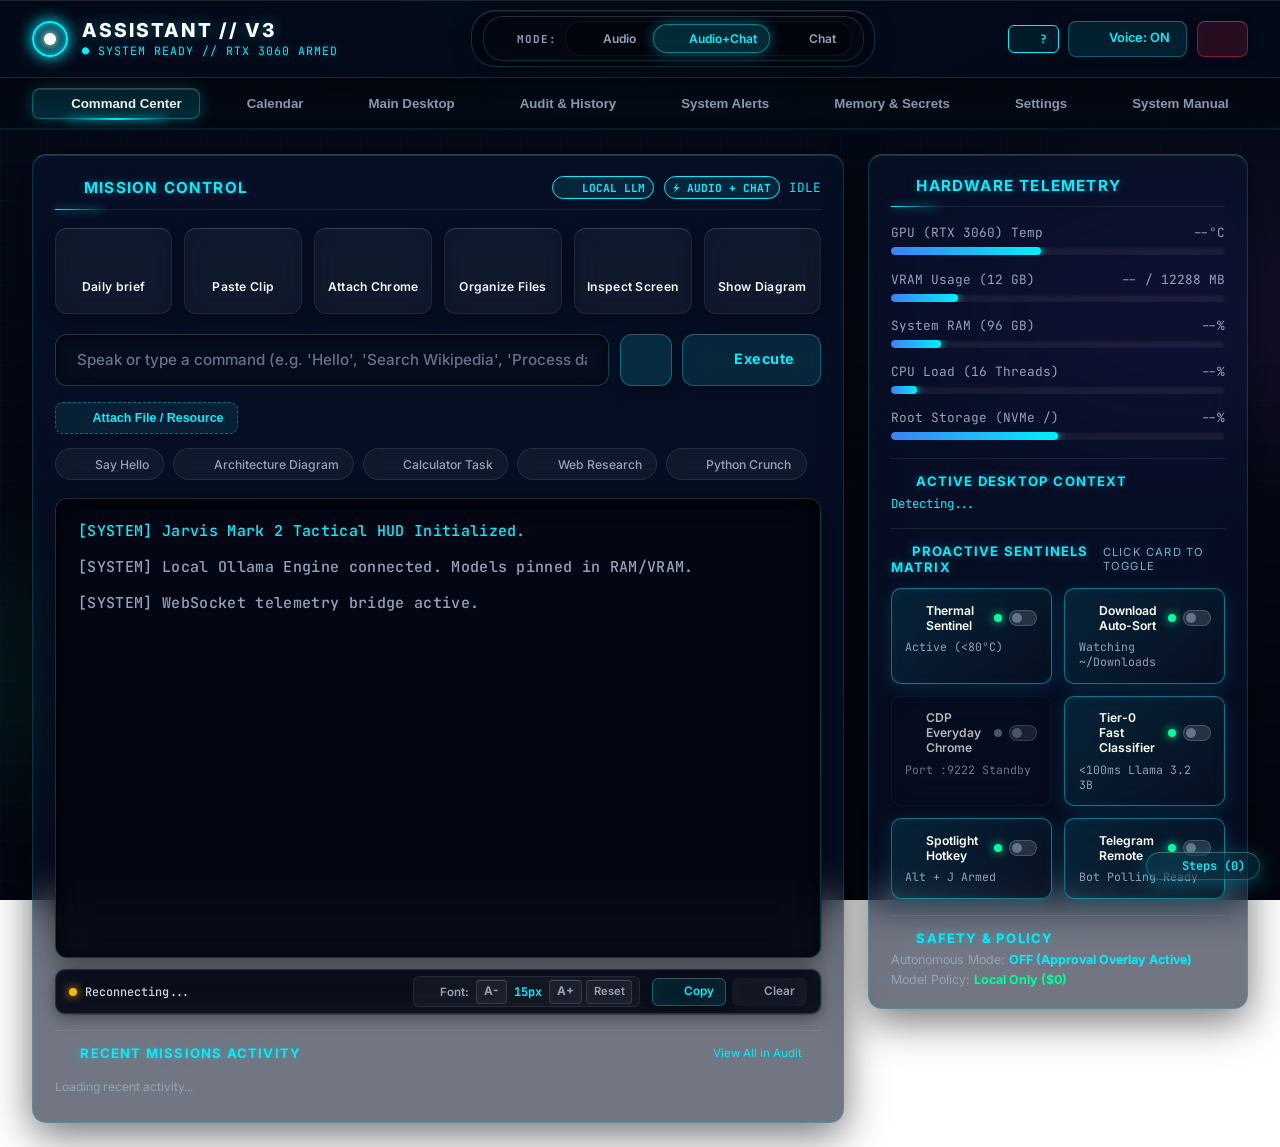
==== commit 7850ad76: "feat: implement multi-slot daily briefings and key-indexed secret vault for Mark 4" ====
--- a/src/jarvis/ui/web/index.html
+++ b/src/jarvis/ui/web/index.html
@@ -1,12 +1,15 @@
 <!DOCTYPE html>
 <html lang="en">
+
 <head>
   <meta charset="UTF-8">
   <meta name="viewport" content="width=device-width, initial-scale=1.0">
-  <title>JARVIS // MARK 3 Tactical AI HUD</title>
+  <title>Assistant // V3</title>
   <link rel="preconnect" href="https://fonts.googleapis.com">
   <link rel="preconnect" href="https://fonts.gstatic.com" crossorigin>
-  <link href="https://fonts.googleapis.com/css2?family=Inter:wght@300;400;500;600;700;800&family=JetBrains+Mono:ital,wght@0,400;0,500;0,600;0,700;0,800;1,400;1,500;1,600&display=swap" rel="stylesheet">
+  <link
+    href="https://fonts.googleapis.com/css2?family=Inter:wght@300;400;500;600;700;800&family=JetBrains+Mono:ital,wght@0,400;0,500;0,600;0,700;0,800;1,400;1,500;1,600&display=swap"
+    rel="stylesheet">
   <script src="https://cdn.jsdelivr.net/npm/mermaid@10/dist/mermaid.min.js"></script>
   <script src="https://cdn.jsdelivr.net/npm/lucide@latest/dist/umd/lucide.min.js"></script>
   <style>
@@ -17,7 +20,7 @@
       /* Deep Void & Cyber Canvas */
       --bg-dark: #030712;
       --bg-space: #070d1d;
-      
+
       /* Glassmorphic Panel & Card Tokens */
       --panel-bg: rgba(11, 20, 40, 0.58);
       --panel-bg-hover: rgba(16, 28, 56, 0.72);
@@ -26,7 +29,7 @@
       --panel-border-glow: rgba(0, 240, 255, 0.45);
       --panel-hover: rgba(0, 240, 255, 0.35);
       --glass-specular: rgba(255, 255, 255, 0.18);
-      
+
       /* High-Voltage Cyber Accents */
       --neon-cyan: #00f0ff;
       --neon-cyan-dim: rgba(0, 240, 255, 0.15);
@@ -35,13 +38,13 @@
       --neon-green: #00ff9d;
       --neon-red: #ff2a5f;
       --neon-amber: #ffb703;
-      
+
       /* Modern Typography & Contrast */
       --text-main: #f8fafc;
       --text-muted: #94a3b8;
       --text-dim: #64748b;
       --text-cyan: #38bdf8;
-      
+
       /* Holographic Glows & Elevation */
       --glow: 0 0 20px rgba(0, 240, 255, 0.3);
       --glow-lg: 0 0 35px rgba(0, 240, 255, 0.45);
@@ -51,25 +54,33 @@
       --glass-shadow: 0 12px 40px rgba(0, 0, 0, 0.55), inset 0 1px 0 rgba(255, 255, 255, 0.12), inset 0 0 16px rgba(0, 240, 255, 0.03);
     }
 
-    * { box-sizing: border-box; margin: 0; padding: 0; }
+    * {
+      box-sizing: border-box;
+      margin: 0;
+      padding: 0;
+    }
 
     /* Custom Futuristic Cyber Scrollbars */
     ::-webkit-scrollbar {
       width: 6px;
       height: 6px;
     }
+
     ::-webkit-scrollbar-track {
       background: rgba(3, 7, 16, 0.6);
     }
+
     ::-webkit-scrollbar-thumb {
       background: rgba(0, 240, 255, 0.25);
       border-radius: 4px;
       border: 1px solid rgba(255, 255, 255, 0.08);
     }
+
     ::-webkit-scrollbar-thumb:hover {
       background: rgba(0, 240, 255, 0.55);
       box-shadow: 0 0 10px var(--neon-cyan);
     }
+
     ::selection {
       background: rgba(0, 240, 255, 0.35);
       color: #ffffff;
@@ -86,6 +97,7 @@
       flex-shrink: 0;
       transition: transform 0.2s ease, filter 0.2s ease;
     }
+
     .hud-icon-sm {
       width: 13px;
       height: 13px;
@@ -95,6 +107,7 @@
       margin-right: 0.25rem;
       flex-shrink: 0;
     }
+
     .hud-icon-xs {
       width: 12px;
       height: 12px;
@@ -104,6 +117,7 @@
       margin-right: 0.2rem;
       flex-shrink: 0;
     }
+
     .hud-chip-icon {
       width: 13px;
       height: 13px;
@@ -113,6 +127,7 @@
       margin-right: 0.35rem;
       color: var(--neon-cyan);
     }
+
     .tile-icon {
       width: 26px;
       height: 26px;
@@ -122,10 +137,12 @@
       filter: drop-shadow(0 0 8px rgba(0, 240, 255, 0.4));
       transition: transform 0.25s ease, filter 0.25s ease;
     }
+
     .quick-tile:hover .tile-icon {
       transform: scale(1.15);
       filter: drop-shadow(0 0 12px var(--neon-cyan));
     }
+
     .matrix-icon {
       width: 14px;
       height: 14px;
@@ -136,6 +153,7 @@
       color: var(--neon-cyan);
       filter: drop-shadow(0 0 4px rgba(0, 240, 255, 0.4));
     }
+
     .manual-icon {
       width: 15px;
       height: 15px;
@@ -143,6 +161,7 @@
       margin-right: 0.4rem;
       flex-shrink: 0;
     }
+
     .kpi-icon {
       width: 24px;
       height: 24px;
@@ -150,12 +169,36 @@
       margin-bottom: 0.4rem;
       display: inline-block;
     }
-    .text-cyan { color: var(--neon-cyan); stroke: var(--neon-cyan); }
-    .text-amber { color: var(--neon-amber); stroke: var(--neon-amber); }
-    .text-green { color: var(--neon-green); stroke: var(--neon-green); }
-    .text-purple { color: var(--neon-purple); stroke: var(--neon-purple); }
-    .text-blue { color: var(--neon-blue); stroke: var(--neon-blue); }
-    .text-red { color: var(--neon-red); stroke: var(--neon-red); }
+
+    .text-cyan {
+      color: var(--neon-cyan);
+      stroke: var(--neon-cyan);
+    }
+
+    .text-amber {
+      color: var(--neon-amber);
+      stroke: var(--neon-amber);
+    }
+
+    .text-green {
+      color: var(--neon-green);
+      stroke: var(--neon-green);
+    }
+
+    .text-purple {
+      color: var(--neon-purple);
+      stroke: var(--neon-purple);
+    }
+
+    .text-blue {
+      color: var(--neon-blue);
+      stroke: var(--neon-blue);
+    }
+
+    .text-red {
+      color: var(--neon-red);
+      stroke: var(--neon-red);
+    }
 
 
     body {
@@ -178,7 +221,10 @@
     body::before {
       content: '';
       position: fixed;
-      top: 0; left: 0; width: 100vw; height: 100vh;
+      top: 0;
+      left: 0;
+      width: 100vw;
+      height: 100vh;
       background:
         linear-gradient(rgba(0, 240, 255, 0.018) 1px, transparent 1px),
         linear-gradient(90deg, rgba(0, 240, 255, 0.018) 1px, transparent 1px);
@@ -203,12 +249,14 @@
       z-index: 100;
       gap: 1.25rem;
     }
+
     .logo-group {
       display: flex;
       align-items: center;
       gap: 0.9rem;
       flex-shrink: 0;
     }
+
     .arc-reactor {
       width: 36px;
       height: 36px;
@@ -223,6 +271,7 @@
       background: radial-gradient(circle, rgba(0, 240, 255, 0.3) 0%, transparent 75%);
       flex-shrink: 0;
     }
+
     .arc-reactor::after {
       content: '';
       width: 12px;
@@ -231,10 +280,19 @@
       background: #ffffff;
       box-shadow: 0 0 10px #ffffff, 0 0 20px var(--neon-cyan);
     }
+
     @keyframes pulseReactor {
-      0% { transform: scale(0.95); box-shadow: 0 0 10px var(--neon-cyan), inset 0 0 6px var(--neon-cyan); }
-      100% { transform: scale(1.05); box-shadow: 0 0 24px var(--neon-cyan), inset 0 0 14px var(--neon-cyan); }
-    }
+      0% {
+        transform: scale(0.95);
+        box-shadow: 0 0 10px var(--neon-cyan), inset 0 0 6px var(--neon-cyan);
+      }
+
+      100% {
+        transform: scale(1.05);
+        box-shadow: 0 0 24px var(--neon-cyan), inset 0 0 14px var(--neon-cyan);
+      }
+    }
+
     .logo-text h1 {
       font-size: 1.2rem;
       font-weight: 800;
@@ -244,6 +302,7 @@
       text-shadow: 0 0 14px rgba(0, 240, 255, 0.4);
       line-height: 1.1;
     }
+
     .logo-text span {
       font-size: 0.72rem;
       color: var(--neon-cyan);
@@ -269,17 +328,21 @@
       box-shadow: 0 4px 20px rgba(0, 0, 0, 0.4), inset 0 1px 0 rgba(255, 255, 255, 0.08);
       flex-shrink: 0;
     }
+
     .header-divider {
       width: 1px;
       height: 22px;
       background: rgba(255, 255, 255, 0.12);
     }
+
     .mode-selector-wrapper {
       display: flex;
       align-items: center;
       gap: 0.45rem;
     }
-    .mode-selector-label, .desktop-selector-label {
+
+    .mode-selector-label,
+    .desktop-selector-label {
       font-size: 0.7rem;
       font-weight: 700;
       color: var(--text-muted);
@@ -289,12 +352,19 @@
       gap: 0.25rem;
       font-family: 'JetBrains Mono', monospace;
     }
-    .desktop-selector-wrapper, .voice-selector-wrapper, .backend-selector-wrapper {
+
+    .desktop-selector-wrapper,
+    .voice-selector-wrapper,
+    .backend-selector-wrapper {
       display: flex;
       align-items: center;
       gap: 0.45rem;
     }
-    #desktop-select-dropdown, #voice-select-dropdown, #audio-hud-voice-select, #sel-cloud-model {
+
+    #desktop-select-dropdown,
+    #voice-select-dropdown,
+    #audio-hud-voice-select,
+    #sel-cloud-model {
       height: 28px;
       background: rgba(6, 12, 26, 0.85);
       color: var(--neon-cyan);
@@ -311,11 +381,17 @@
       white-space: nowrap;
       overflow: hidden;
     }
-    #desktop-select-dropdown:hover, #voice-select-dropdown:hover, #audio-hud-voice-select:hover, #sel-cloud-model:hover {
+
+    #desktop-select-dropdown:hover,
+    #voice-select-dropdown:hover,
+    #audio-hud-voice-select:hover,
+    #sel-cloud-model:hover {
       border-color: var(--neon-cyan);
       box-shadow: 0 0 8px rgba(0, 240, 255, 0.3);
     }
-    .voice-selector-label, .backend-selector-label {
+
+    .voice-selector-label,
+    .backend-selector-label {
       font-size: 0.72rem;
       font-weight: 700;
       letter-spacing: 0.8px;
@@ -326,23 +402,33 @@
       white-space: nowrap;
       font-family: 'JetBrains Mono', monospace;
     }
-    #voice-select-dropdown option, #audio-hud-voice-select option, #sel-voice-model option, #sel-cloud-model option {
+
+    #voice-select-dropdown option,
+    #audio-hud-voice-select option,
+    #sel-voice-model option,
+    #sel-cloud-model option {
       background: #090e17;
       color: #e2e8f0;
       font-family: 'JetBrains Mono', monospace;
       font-size: 0.8rem;
     }
-    #voice-select-dropdown optgroup, #audio-hud-voice-select optgroup, #sel-voice-model optgroup, #sel-cloud-model optgroup {
+
+    #voice-select-dropdown optgroup,
+    #audio-hud-voice-select optgroup,
+    #sel-voice-model optgroup,
+    #sel-cloud-model optgroup {
       background: #050811;
       color: var(--neon-cyan);
       font-weight: bold;
     }
+
     .policy-hero-grid {
       display: grid;
       grid-template-columns: repeat(auto-fit, minmax(260px, 1fr));
       gap: 1.25rem;
       margin-bottom: 1.25rem;
     }
+
     .policy-hero-card {
       background: rgba(8, 16, 32, 0.65);
       backdrop-filter: blur(14px);
@@ -354,16 +440,19 @@
       position: relative;
       overflow: hidden;
     }
+
     .policy-hero-card:hover {
       border-color: rgba(0, 240, 255, 0.45);
       transform: translateY(-2px);
       box-shadow: 0 6px 20px rgba(0, 240, 255, 0.15);
     }
+
     .policy-hero-card.active {
       border: 1px solid var(--neon-cyan);
       background: rgba(0, 240, 255, 0.08);
       box-shadow: 0 0 20px rgba(0, 240, 255, 0.22);
     }
+
     .policy-hero-card.active::before {
       content: '';
       position: absolute;
@@ -373,11 +462,13 @@
       height: 3px;
       background: linear-gradient(90deg, transparent, var(--neon-cyan), transparent);
     }
+
     .voice-speed-control {
       display: flex;
       align-items: center;
       gap: 0.35rem;
     }
+
     .voice-speed-badge {
       font-family: 'JetBrains Mono', monospace;
       font-size: 0.7rem;
@@ -391,6 +482,7 @@
       text-align: center;
       box-shadow: inset 0 1px 3px rgba(0, 0, 0, 0.5);
     }
+
     input[type="range"] {
       -webkit-appearance: none;
       appearance: none;
@@ -402,10 +494,12 @@
       vertical-align: middle;
       transition: background 0.2s, box-shadow 0.2s;
     }
+
     input[type="range"]:hover {
       background: rgba(0, 240, 255, 0.45);
       box-shadow: 0 0 6px rgba(0, 240, 255, 0.3);
     }
+
     input[type="range"]::-webkit-slider-thumb {
       -webkit-appearance: none;
       appearance: none;
@@ -418,10 +512,12 @@
       cursor: pointer;
       transition: transform 0.15s, box-shadow 0.15s;
     }
+
     input[type="range"]::-webkit-slider-thumb:hover {
       transform: scale(1.2);
       box-shadow: 0 0 10px var(--neon-cyan), 0 0 4px #ffffff;
     }
+
     input[type="range"]::-moz-range-thumb {
       width: 13px;
       height: 13px;
@@ -432,6 +528,7 @@
       cursor: pointer;
       transition: transform 0.15s, box-shadow 0.15s;
     }
+
     input[type="range"]::-moz-range-thumb:hover {
       transform: scale(1.2);
       box-shadow: 0 0 10px var(--neon-cyan), 0 0 4px #ffffff;
@@ -468,6 +565,7 @@
       line-height: 1;
       flex-shrink: 0;
     }
+
     .btn-sm {
       height: 28px;
       padding: 0 0.65rem;
@@ -475,6 +573,7 @@
       border-radius: 6px;
       gap: 0.35rem;
     }
+
     .btn-lg {
       height: 48px;
       padding: 0 1.6rem;
@@ -483,6 +582,7 @@
       border-radius: 10px;
       gap: 0.55rem;
     }
+
     .btn-cyan {
       background: rgba(0, 240, 255, 0.1);
       border: 1px solid rgba(0, 240, 255, 0.32);
@@ -490,6 +590,7 @@
       color: var(--neon-cyan);
       box-shadow: 0 2px 10px rgba(0, 0, 0, 0.3);
     }
+
     .btn-cyan:hover {
       background: rgba(0, 240, 255, 0.22);
       border-color: var(--neon-cyan);
@@ -497,8 +598,11 @@
       box-shadow: 0 0 20px rgba(0, 240, 255, 0.45), inset 0 1px 0 rgba(255, 255, 255, 0.3);
       transform: translateY(-1.5px);
     }
-    .btn-cyan:active { transform: translateY(0); }
-    
+
+    .btn-cyan:active {
+      transform: translateY(0);
+    }
+
     .btn-warning {
       background: rgba(255, 183, 3, 0.12);
       border: 1px solid rgba(255, 183, 3, 0.38);
@@ -506,6 +610,7 @@
       color: var(--neon-amber);
       box-shadow: 0 2px 10px rgba(0, 0, 0, 0.3);
     }
+
     .btn-warning:hover {
       background: rgba(255, 183, 3, 0.24);
       border-color: var(--neon-amber);
@@ -513,7 +618,10 @@
       box-shadow: 0 0 20px rgba(255, 183, 3, 0.45), inset 0 1px 0 rgba(255, 255, 255, 0.3);
       transform: translateY(-1.5px);
     }
-    .btn-warning:active { transform: translateY(0); }
+
+    .btn-warning:active {
+      transform: translateY(0);
+    }
 
     .btn-danger {
       background: rgba(255, 42, 95, 0.14);
@@ -522,6 +630,7 @@
       color: var(--neon-red);
       box-shadow: 0 2px 10px rgba(0, 0, 0, 0.3);
     }
+
     .btn-danger:hover {
       background: rgba(255, 42, 95, 0.3);
       border-color: var(--neon-red);
@@ -529,7 +638,10 @@
       box-shadow: 0 0 24px rgba(255, 42, 95, 0.55), inset 0 1px 0 rgba(255, 255, 255, 0.3);
       transform: translateY(-1.5px);
     }
-    .btn-danger:active { transform: translateY(0); }
+
+    .btn-danger:active {
+      transform: translateY(0);
+    }
 
     .btn-outline {
       background: rgba(255, 255, 255, 0.05);
@@ -537,6 +649,7 @@
       border-top: 1px solid rgba(255, 255, 255, 0.2);
       color: var(--text-muted);
     }
+
     .btn-outline:hover {
       background: rgba(255, 255, 255, 0.12);
       border-color: rgba(255, 255, 255, 0.3);
@@ -556,6 +669,7 @@
       box-shadow: inset 0 -1px 0 rgba(0, 240, 255, 0.08);
       overflow-x: auto;
     }
+
     .tab-btn {
       background: transparent;
       border: 1px solid transparent;
@@ -571,11 +685,13 @@
       position: relative;
       white-space: nowrap;
     }
+
     .tab-btn:hover {
       color: #f8fafc;
       background: rgba(0, 240, 255, 0.08);
       border-color: rgba(0, 240, 255, 0.18);
     }
+
     .tab-btn.active {
       color: #ffffff;
       background: rgba(0, 240, 255, 0.14);
@@ -583,6 +699,7 @@
       border-top: 1px solid rgba(255, 255, 255, 0.25);
       box-shadow: 0 0 16px rgba(0, 240, 255, 0.25), inset 0 1px 0 rgba(255, 255, 255, 0.2);
     }
+
     .tab-btn.active::after {
       content: '';
       position: absolute;
@@ -593,6 +710,7 @@
       background: linear-gradient(90deg, transparent, var(--neon-cyan), transparent);
       box-shadow: 0 0 8px var(--neon-cyan);
     }
+
     .badge {
       background: var(--neon-red);
       color: #ffffff;
@@ -614,8 +732,15 @@
       position: relative;
       z-index: 1;
     }
-    .tab-content { display: none; }
-    .tab-content.active { display: grid; gap: 1.5rem; }
+
+    .tab-content {
+      display: none;
+    }
+
+    .tab-content.active {
+      display: grid;
+      gap: 1.5rem;
+    }
 
     /* Glassmorphic Cards & Panels */
     .card {
@@ -630,10 +755,12 @@
       transition: border-color 0.3s ease, box-shadow 0.3s ease, transform 0.25s ease;
       position: relative;
     }
+
     .card:hover {
       border-color: rgba(0, 240, 255, 0.32);
       box-shadow: 0 16px 48px rgba(0, 0, 0, 0.6), inset 0 1px 0 rgba(255, 255, 255, 0.16), 0 0 18px rgba(0, 240, 255, 0.16);
     }
+
     .card-header {
       display: flex;
       justify-content: space-between;
@@ -643,6 +770,7 @@
       border-bottom: 1px solid rgba(255, 255, 255, 0.08);
       position: relative;
     }
+
     .card-header::after {
       content: '';
       position: absolute;
@@ -653,6 +781,7 @@
       background: linear-gradient(90deg, var(--neon-cyan), transparent);
       box-shadow: 0 0 8px var(--neon-cyan);
     }
+
     .card-title {
       font-size: 0.95rem;
       font-weight: 700;
@@ -673,6 +802,7 @@
       margin-bottom: 1rem;
       height: 52px;
     }
+
     .input-box input {
       flex: 1;
       height: 100%;
@@ -691,14 +821,17 @@
       transition: all 0.25s cubic-bezier(0.16, 1, 0.3, 1);
       box-shadow: inset 0 2px 8px rgba(0, 0, 0, 0.55);
     }
+
     .input-box input::placeholder {
       color: var(--text-dim);
     }
+
     .input-box input:focus {
       border-color: var(--neon-cyan);
       box-shadow: 0 0 20px rgba(0, 240, 255, 0.35), inset 0 2px 6px rgba(0, 0, 0, 0.6);
       background: rgba(8, 16, 36, 0.9);
     }
+
     .mic-btn {
       width: 52px;
       height: 52px;
@@ -718,12 +851,14 @@
       box-shadow: 0 4px 14px rgba(0, 0, 0, 0.35);
       flex-shrink: 0;
     }
+
     .mic-btn:hover {
       background: rgba(0, 240, 255, 0.24);
       border-color: var(--neon-cyan);
       box-shadow: 0 0 22px rgba(0, 240, 255, 0.45);
       transform: translateY(-1.5px);
     }
+
     .mic-btn.listening {
       background: rgba(255, 42, 95, 0.35);
       border-color: var(--neon-red);
@@ -731,6 +866,7 @@
       box-shadow: 0 0 24px rgba(255, 42, 95, 0.7);
       animation: pulseAlert 1s infinite alternate ease-in-out;
     }
+
     .btn-execute {
       height: 52px;
       padding: 0 1.6rem;
@@ -744,9 +880,17 @@
       gap: 0.55rem;
       flex-shrink: 0;
     }
+
     @keyframes pulseAlert {
-      0% { transform: scale(0.98); box-shadow: 0 0 12px rgba(255, 42, 95, 0.4); }
-      100% { transform: scale(1.05); box-shadow: 0 0 28px rgba(255, 42, 95, 0.85); }
+      0% {
+        transform: scale(0.98);
+        box-shadow: 0 0 12px rgba(255, 42, 95, 0.4);
+      }
+
+      100% {
+        transform: scale(1.05);
+        box-shadow: 0 0 28px rgba(255, 42, 95, 0.85);
+      }
     }
 
     /* Attachments Bar */
@@ -757,6 +901,7 @@
       margin-bottom: 0.9rem;
       flex-wrap: wrap;
     }
+
     .attach-btn {
       height: 32px;
       background: rgba(0, 240, 255, 0.08);
@@ -773,12 +918,14 @@
       gap: 0.4rem;
       transition: all 0.2s ease;
     }
+
     .attach-btn:hover {
       background: rgba(0, 240, 255, 0.18);
       border-color: var(--neon-cyan);
       box-shadow: 0 0 14px rgba(0, 240, 255, 0.35);
       color: #ffffff;
     }
+
     .attachment-chip {
       height: 32px;
       background: rgba(0, 240, 255, 0.12);
@@ -793,6 +940,7 @@
       gap: 0.45rem;
       box-shadow: 0 2px 8px rgba(0, 0, 0, 0.3);
     }
+
     .attachment-chip .remove-btn {
       cursor: pointer;
       color: var(--neon-red);
@@ -800,6 +948,7 @@
       font-size: 0.85rem;
       transition: transform 0.15s;
     }
+
     .attachment-chip .remove-btn:hover {
       transform: scale(1.25);
     }
@@ -811,6 +960,7 @@
       gap: 0.75rem;
       margin-bottom: 1.25rem;
     }
+
     .quick-tile {
       background: rgba(255, 255, 255, 0.035);
       backdrop-filter: blur(14px);
@@ -829,14 +979,26 @@
       transition: all 0.25s cubic-bezier(0.16, 1, 0.3, 1);
       box-shadow: 0 4px 16px rgba(0, 0, 0, 0.35);
     }
+
     .quick-tile:hover {
       background: rgba(0, 240, 255, 0.12);
       border-color: rgba(0, 240, 255, 0.45);
       transform: translateY(-3px);
       box-shadow: 0 10px 28px rgba(0, 0, 0, 0.5), 0 0 20px rgba(0, 240, 255, 0.3);
     }
-    .quick-tile-icon { font-size: 1.3rem; margin-bottom: 0.3rem; filter: drop-shadow(0 0 6px rgba(255,255,255,0.2)); }
-    .quick-tile-title { font-size: 0.76rem; font-weight: 600; color: #f1f5f9; letter-spacing: 0.3px; }
+
+    .quick-tile-icon {
+      font-size: 1.3rem;
+      margin-bottom: 0.3rem;
+      filter: drop-shadow(0 0 6px rgba(255, 255, 255, 0.2));
+    }
+
+    .quick-tile-title {
+      font-size: 0.76rem;
+      font-weight: 600;
+      color: #f1f5f9;
+      letter-spacing: 0.3px;
+    }
 
     /* Live Progress HUD */
     .mission-progress-bar {
@@ -847,9 +1009,13 @@
       border: 1px solid rgba(0, 240, 255, 0.25);
       border-radius: 10px;
       display: none;
-      box-shadow: inset 0 2px 8px rgba(0,0,0,0.5);
-    }
-    .mission-progress-bar.active { display: block; }
+      box-shadow: inset 0 2px 8px rgba(0, 0, 0, 0.5);
+    }
+
+    .mission-progress-bar.active {
+      display: block;
+    }
+
     .mission-step-text {
       display: flex;
       justify-content: space-between;
@@ -867,6 +1033,7 @@
       gap: 0.55rem;
       margin-bottom: 1.15rem;
     }
+
     .chip {
       height: 32px;
       background: rgba(255, 255, 255, 0.04);
@@ -883,6 +1050,7 @@
       gap: 0.4rem;
       transition: all 0.2s ease;
     }
+
     .chip:hover {
       background: rgba(0, 240, 255, 0.12);
       border-color: var(--neon-cyan);
@@ -912,6 +1080,7 @@
       gap: 0.65rem;
       box-shadow: inset 0 3px 18px rgba(0, 0, 0, 0.85), 0 8px 30px rgba(0, 0, 0, 0.5);
     }
+
     .log-line {
       font-size: var(--terminal-font-size, 15px);
       font-weight: 500;
@@ -921,9 +1090,11 @@
       color: #f1f5f9;
       transition: background 0.15s ease;
     }
+
     .log-line:hover {
       background: rgba(255, 255, 255, 0.03);
     }
+
     .log-thought {
       color: #93c5fd;
       font-style: italic;
@@ -933,6 +1104,7 @@
       padding: 0.45rem 0.85rem;
       border-radius: 0 8px 8px 0;
     }
+
     .log-action {
       color: #fed7aa;
       font-weight: 600;
@@ -941,6 +1113,7 @@
       padding: 0.45rem 0.85rem;
       border-radius: 0 8px 8px 0;
     }
+
     .log-step {
       color: var(--neon-cyan);
       font-weight: 700;
@@ -955,6 +1128,7 @@
       margin-bottom: 0.25rem;
       box-shadow: 0 2px 10px rgba(0, 240, 255, 0.1);
     }
+
     .log-result {
       color: #4ade80;
       font-weight: 600;
@@ -964,6 +1138,7 @@
       border-radius: 0 8px 8px 0;
       text-shadow: 0 0 8px rgba(34, 197, 94, 0.25);
     }
+
     .log-error {
       color: #fca5a5;
       font-weight: 700;
@@ -980,6 +1155,7 @@
       flex-direction: column;
       gap: 0.95rem;
     }
+
     .meter-label {
       display: flex;
       justify-content: space-between;
@@ -988,6 +1164,7 @@
       margin-bottom: 0.38rem;
       font-family: 'JetBrains Mono', monospace;
     }
+
     .progress-track {
       width: 100%;
       height: 8px;
@@ -996,6 +1173,7 @@
       overflow: hidden;
       box-shadow: inset 0 1px 3px rgba(0, 0, 0, 0.5);
     }
+
     .progress-bar {
       height: 100%;
       background: linear-gradient(90deg, var(--neon-blue), var(--neon-cyan));
@@ -1012,6 +1190,7 @@
       gap: 1.1rem;
       margin-bottom: 1.5rem;
     }
+
     .kpi-card {
       background: rgba(10, 18, 36, 0.55);
       backdrop-filter: blur(18px);
@@ -1024,13 +1203,28 @@
       box-shadow: var(--glass-shadow);
       transition: transform 0.2s ease, border-color 0.2s ease;
     }
+
     .kpi-card:hover {
       transform: translateY(-2px);
       border-color: rgba(0, 240, 255, 0.35);
       box-shadow: 0 14px 36px rgba(0, 0, 0, 0.55), 0 0 20px rgba(0, 240, 255, 0.2);
     }
-    .kpi-val { font-size: 1.85rem; font-weight: 700; color: var(--neon-cyan); text-shadow: 0 0 14px rgba(0, 240, 255, 0.4); }
-    .kpi-label { font-size: 0.74rem; text-transform: uppercase; letter-spacing: 0.8px; color: var(--text-muted); margin-top: 0.25rem; font-family: 'JetBrains Mono', monospace; }
+
+    .kpi-val {
+      font-size: 1.85rem;
+      font-weight: 700;
+      color: var(--neon-cyan);
+      text-shadow: 0 0 14px rgba(0, 240, 255, 0.4);
+    }
+
+    .kpi-label {
+      font-size: 0.74rem;
+      text-transform: uppercase;
+      letter-spacing: 0.8px;
+      color: var(--text-muted);
+      margin-top: 0.25rem;
+      font-family: 'JetBrains Mono', monospace;
+    }
 
     /* History Grid */
     .history-grid {
@@ -1038,6 +1232,7 @@
       grid-template-columns: 320px 1fr;
       gap: 1.5rem;
     }
+
     .history-list {
       max-height: 600px;
       overflow-y: auto;
@@ -1045,6 +1240,7 @@
       flex-direction: column;
       gap: 0.75rem;
     }
+
     .history-item {
       padding: 0.95rem;
       background: rgba(255, 255, 255, 0.035);
@@ -1054,27 +1250,33 @@
       cursor: pointer;
       transition: all 0.2s ease;
     }
-    .history-item:hover, .history-item.selected {
+
+    .history-item:hover,
+    .history-item.selected {
       border-color: var(--neon-cyan);
       background: rgba(0, 240, 255, 0.1);
       box-shadow: 0 0 18px rgba(0, 240, 255, 0.22);
     }
+
     /* Report Download Group & Menu */
     .report-download-group {
       position: relative;
       display: inline-flex;
       align-items: stretch;
     }
+
     .report-dropdown-toggle {
       padding: 0 0.5rem !important;
       border-top-left-radius: 0 !important;
       border-bottom-left-radius: 0 !important;
       border-left: 1px solid rgba(255, 255, 255, 0.2) !important;
     }
+
     .report-main-btn {
       border-top-right-radius: 0 !important;
       border-bottom-right-radius: 0 !important;
     }
+
     .report-dropdown-menu {
       position: absolute;
       top: calc(100% + 6px);
@@ -1091,10 +1293,12 @@
       padding: 0.4rem 0;
       display: none;
     }
+
     .report-dropdown-menu.show {
       display: block;
       animation: fadeInDown 0.18s cubic-bezier(0.16, 1, 0.3, 1);
     }
+
     .report-dropdown-item {
       padding: 0.6rem 0.95rem;
       font-size: 0.78rem;
@@ -1106,15 +1310,18 @@
       transition: all 0.15s ease;
       font-weight: 500;
     }
+
     .report-dropdown-item:hover {
       background: rgba(0, 240, 255, 0.15);
       color: #ffffff;
     }
+
     .report-dropdown-divider {
       height: 1px;
       background: rgba(255, 255, 255, 0.08);
       margin: 0.35rem 0;
     }
+
     .history-filmstrip {
       display: flex;
       flex-direction: column;
@@ -1122,6 +1329,7 @@
       max-height: 600px;
       overflow-y: auto;
     }
+
     .step-card {
       background: rgba(8, 14, 30, 0.55);
       backdrop-filter: blur(16px);
@@ -1131,6 +1339,7 @@
       padding: 1.15rem;
       box-shadow: 0 8px 28px rgba(0, 0, 0, 0.4);
     }
+
     .step-badge {
       display: inline-flex;
       align-items: center;
@@ -1142,10 +1351,30 @@
       text-transform: uppercase;
       letter-spacing: 0.5px;
     }
-    .step-badge-desktop { background: rgba(0, 240, 255, 0.18); color: var(--neon-cyan); border: 1px solid rgba(0, 240, 255, 0.35); }
-    .step-badge-browser { background: rgba(59, 130, 246, 0.2); color: #93c5fd; border: 1px solid rgba(59, 130, 246, 0.35); }
-    .step-badge-python { background: rgba(0, 255, 157, 0.18); color: var(--neon-green); border: 1px solid rgba(0, 255, 157, 0.35); }
-    .step-badge-shell { background: rgba(255, 183, 3, 0.18); color: var(--neon-amber); border: 1px solid rgba(255, 183, 3, 0.35); }
+
+    .step-badge-desktop {
+      background: rgba(0, 240, 255, 0.18);
+      color: var(--neon-cyan);
+      border: 1px solid rgba(0, 240, 255, 0.35);
+    }
+
+    .step-badge-browser {
+      background: rgba(59, 130, 246, 0.2);
+      color: #93c5fd;
+      border: 1px solid rgba(59, 130, 246, 0.35);
+    }
+
+    .step-badge-python {
+      background: rgba(0, 255, 157, 0.18);
+      color: var(--neon-green);
+      border: 1px solid rgba(0, 255, 157, 0.35);
+    }
+
+    .step-badge-shell {
+      background: rgba(255, 183, 3, 0.18);
+      color: var(--neon-amber);
+      border: 1px solid rgba(255, 183, 3, 0.35);
+    }
 
     .step-img {
       width: 100%;
@@ -1158,6 +1387,7 @@
       transition: transform 0.2s ease, box-shadow 0.2s ease;
       background: #02050e;
     }
+
     .step-img:hover {
       transform: scale(1.01);
       box-shadow: 0 0 20px rgba(0, 240, 255, 0.3);
@@ -1166,7 +1396,10 @@
     /* Modal for Resource Request (Glassmorphic) */
     .modal-overlay {
       position: fixed;
-      top: 0; left: 0; right: 0; bottom: 0;
+      top: 0;
+      left: 0;
+      right: 0;
+      bottom: 0;
       background: rgba(2, 6, 15, 0.82);
       backdrop-filter: blur(24px) saturate(180%);
       -webkit-backdrop-filter: blur(24px) saturate(180%);
@@ -1176,7 +1409,11 @@
       z-index: 999;
       padding: 1.25rem;
     }
-    .modal-overlay.active { display: flex; }
+
+    .modal-overlay.active {
+      display: flex;
+    }
+
     .modal-card {
       background: rgba(12, 22, 44, 0.85);
       backdrop-filter: blur(28px);
@@ -1203,6 +1440,7 @@
       margin-top: 0.4rem;
       box-shadow: inset 0 1px 4px rgba(0, 0, 0, 0.5);
     }
+
     select:focus {
       border-color: var(--neon-cyan);
       box-shadow: 0 0 14px rgba(0, 240, 255, 0.35);
@@ -1215,6 +1453,7 @@
       gap: 0.75rem;
       margin-top: 0.85rem;
     }
+
     .watchdog-card {
       background: rgba(8, 15, 32, 0.55);
       backdrop-filter: blur(16px);
@@ -1231,25 +1470,30 @@
       user-select: none;
       position: relative;
     }
+
     .watchdog-card.is-active {
       border: 1px solid rgba(0, 240, 255, 0.45);
       background: linear-gradient(135deg, rgba(0, 240, 255, 0.09) 0%, rgba(8, 15, 32, 0.75) 100%);
       box-shadow: 0 4px 18px rgba(0, 240, 255, 0.12), inset 0 0 14px rgba(0, 240, 255, 0.04);
     }
+
     .watchdog-card.is-inactive {
       border: 1px solid rgba(255, 255, 255, 0.06);
       background: rgba(6, 11, 24, 0.45);
       opacity: 0.7;
     }
+
     .watchdog-card:hover {
       border-color: rgba(0, 240, 255, 0.6);
       transform: translateY(-2px);
       box-shadow: 0 8px 24px rgba(0, 0, 0, 0.45), 0 0 16px rgba(0, 240, 255, 0.22);
       opacity: 1;
     }
+
     .watchdog-card:active {
       transform: scale(0.98);
     }
+
     .watchdog-header {
       display: flex;
       justify-content: space-between;
@@ -1259,6 +1503,7 @@
       color: #ffffff;
       gap: 0.4rem;
     }
+
     /* Compact Matrix Toggle Switch */
     .matrix-toggle {
       position: relative;
@@ -1268,20 +1513,26 @@
       cursor: pointer;
       flex-shrink: 0;
     }
+
     .matrix-toggle input {
       opacity: 0;
       width: 0;
       height: 0;
     }
+
     .matrix-slider {
       position: absolute;
       cursor: pointer;
-      top: 0; left: 0; right: 0; bottom: 0;
+      top: 0;
+      left: 0;
+      right: 0;
+      bottom: 0;
       background-color: rgba(255, 255, 255, 0.12);
       border: 1px solid rgba(255, 255, 255, 0.18);
       transition: .25s ease;
       border-radius: 16px;
     }
+
     .matrix-slider:before {
       position: absolute;
       content: "";
@@ -1293,25 +1544,40 @@
       transition: .25s ease;
       border-radius: 50%;
     }
-    .matrix-toggle input:checked + .matrix-slider {
+
+    .matrix-toggle input:checked+.matrix-slider {
       background-color: rgba(0, 240, 255, 0.25);
       border-color: var(--neon-cyan);
       box-shadow: 0 0 8px rgba(0, 240, 255, 0.4);
     }
-    .matrix-toggle input:checked + .matrix-slider:before {
+
+    .matrix-toggle input:checked+.matrix-slider:before {
       transform: translateX(12px);
       background-color: var(--neon-cyan);
       box-shadow: 0 0 6px var(--neon-cyan);
     }
+
     .status-dot {
       width: 8px;
       height: 8px;
       border-radius: 50%;
       display: inline-block;
     }
-    .dot-green { background: var(--neon-green); box-shadow: 0 0 10px var(--neon-green); }
-    .dot-amber { background: var(--neon-amber); box-shadow: 0 0 10px var(--neon-amber); }
-    .dot-gray { background: #64748b; }
+
+    .dot-green {
+      background: var(--neon-green);
+      box-shadow: 0 0 10px var(--neon-green);
+    }
+
+    .dot-amber {
+      background: var(--neon-amber);
+      box-shadow: 0 0 10px var(--neon-amber);
+    }
+
+    .dot-gray {
+      background: #64748b;
+    }
+
     .watchdog-sub {
       font-size: 0.72rem;
       color: var(--text-muted);
@@ -1325,6 +1591,7 @@
       gap: 0.55rem;
       margin-top: 0.75rem;
     }
+
     .recent-feed-item {
       display: flex;
       align-items: center;
@@ -1337,6 +1604,7 @@
       font-size: 0.82rem;
       transition: all 0.2s ease;
     }
+
     .recent-feed-item:hover {
       background: rgba(0, 240, 255, 0.08);
       border-color: rgba(0, 240, 255, 0.35);
@@ -1350,9 +1618,13 @@
       gap: 1.35rem;
       margin-bottom: 1.5rem;
     }
+
     @media (max-width: 900px) {
-      .charts-row { grid-template-columns: 1fr; }
-    }
+      .charts-row {
+        grid-template-columns: 1fr;
+      }
+    }
+
     .chart-box {
       background: rgba(8, 15, 32, 0.55);
       backdrop-filter: blur(20px);
@@ -1367,6 +1639,7 @@
       position: relative;
       box-shadow: var(--glass-shadow);
     }
+
     .chart-title {
       align-self: flex-start;
       font-size: 0.86rem;
@@ -1379,6 +1652,7 @@
       align-items: center;
       gap: 0.45rem;
     }
+
     .donut-legend {
       display: flex;
       flex-wrap: wrap;
@@ -1387,17 +1661,19 @@
       justify-content: center;
       font-size: 0.76rem;
     }
+
     .legend-item {
       display: flex;
       align-items: center;
       gap: 0.4rem;
       color: var(--text-muted);
     }
+
     .legend-color {
       width: 10px;
       height: 10px;
       border-radius: 3px;
-      box-shadow: 0 0 6px rgba(0,0,0,0.5);
+      box-shadow: 0 0 6px rgba(0, 0, 0, 0.5);
     }
 
     /* Ratio Progress Bar */
@@ -1411,11 +1687,13 @@
       background: rgba(255, 255, 255, 0.08);
       box-shadow: inset 0 1px 4px rgba(0, 0, 0, 0.5);
     }
+
     .ratio-segment-success {
       background: var(--neon-green);
       box-shadow: 0 0 10px var(--neon-green);
       transition: width 0.5s ease;
     }
+
     .ratio-segment-failed {
       background: var(--neon-red);
       box-shadow: 0 0 10px var(--neon-red);
@@ -1431,6 +1709,7 @@
       margin-bottom: 1.1rem;
       flex-wrap: wrap;
     }
+
     .search-input {
       background: rgba(6, 12, 26, 0.75);
       backdrop-filter: blur(14px);
@@ -1446,11 +1725,17 @@
       box-shadow: inset 0 1px 4px rgba(0, 0, 0, 0.4);
       transition: border-color 0.2s ease, box-shadow 0.2s ease;
     }
+
     .search-input:focus {
       border-color: var(--neon-cyan);
       box-shadow: 0 0 16px rgba(0, 240, 255, 0.35);
     }
-    .filter-pills { display: flex; gap: 0.4rem; }
+
+    .filter-pills {
+      display: flex;
+      gap: 0.4rem;
+    }
+
     .filter-pill {
       background: rgba(255, 255, 255, 0.04);
       backdrop-filter: blur(10px);
@@ -1462,11 +1747,13 @@
       color: var(--text-muted);
       transition: all 0.2s ease;
     }
+
     .filter-pill:hover {
       color: #ffffff;
       background: rgba(0, 240, 255, 0.08);
       border-color: rgba(0, 240, 255, 0.25);
     }
+
     .filter-pill.active {
       background: rgba(0, 240, 255, 0.16);
       border-color: var(--neon-cyan);
@@ -1478,7 +1765,10 @@
     /* Lightbox Modal */
     .lightbox-modal {
       position: fixed;
-      top: 0; left: 0; right: 0; bottom: 0;
+      top: 0;
+      left: 0;
+      right: 0;
+      bottom: 0;
       background: rgba(2, 5, 12, 0.88);
       backdrop-filter: blur(28px) saturate(200%);
       -webkit-backdrop-filter: blur(28px) saturate(200%);
@@ -1489,7 +1779,11 @@
       flex-direction: column;
       padding: 2rem;
     }
-    .lightbox-modal.active { display: flex; }
+
+    .lightbox-modal.active {
+      display: flex;
+    }
+
     .lightbox-img {
       max-width: 95vw;
       max-height: 85vh;
@@ -1504,9 +1798,13 @@
       grid-template-columns: 280px 1fr;
       gap: 1.5rem;
     }
+
     @media (max-width: 960px) {
-      .manual-layout { grid-template-columns: 1fr; }
-    }
+      .manual-layout {
+        grid-template-columns: 1fr;
+      }
+    }
+
     .manual-sidebar {
       background: rgba(8, 15, 32, 0.55);
       backdrop-filter: blur(20px);
@@ -1522,6 +1820,7 @@
       overflow-y: auto;
       box-shadow: var(--glass-shadow);
     }
+
     .manual-nav-btn {
       text-align: left;
       background: transparent;
@@ -1538,11 +1837,13 @@
       gap: 0.5rem;
       font-family: inherit;
     }
+
     .manual-nav-btn:hover {
       background: rgba(0, 240, 255, 0.08);
       color: #ffffff;
       border-color: rgba(0, 240, 255, 0.15);
     }
+
     .manual-nav-btn.active {
       background: rgba(0, 240, 255, 0.15);
       color: var(--neon-cyan);
@@ -1551,6 +1852,7 @@
       border-color: rgba(0, 240, 255, 0.3);
       box-shadow: 0 0 14px rgba(0, 240, 255, 0.2);
     }
+
     .manual-content {
       background: rgba(8, 15, 32, 0.55);
       backdrop-filter: blur(20px);
@@ -1571,9 +1873,13 @@
       gap: 1.5rem;
       align-items: start;
     }
+
     @media (max-width: 960px) {
-      .settings-layout { grid-template-columns: 1fr; }
-    }
+      .settings-layout {
+        grid-template-columns: 1fr;
+      }
+    }
+
     .settings-sidebar {
       background: rgba(8, 15, 32, 0.55);
       backdrop-filter: blur(20px);
@@ -1589,6 +1895,7 @@
       position: sticky;
       top: 1rem;
     }
+
     .settings-nav-btn {
       text-align: left;
       background: transparent;
@@ -1605,12 +1912,14 @@
       gap: 0.55rem;
       font-family: inherit;
     }
+
     .settings-nav-btn:hover {
       background: rgba(0, 240, 255, 0.08);
       color: #ffffff;
       border-color: rgba(0, 240, 255, 0.15);
       transform: translateX(2px);
     }
+
     .settings-nav-btn.active {
       background: rgba(0, 240, 255, 0.15);
       color: var(--neon-cyan);
@@ -1619,12 +1928,15 @@
       border-color: rgba(0, 240, 255, 0.3);
       box-shadow: 0 0 14px rgba(0, 240, 255, 0.2);
     }
+
     .settings-content {
       min-width: 0;
     }
+
     .settings-section {
       display: none;
     }
+
     .settings-section.active {
       display: block;
       animation: fadeIn 0.2s ease forwards;
@@ -1635,14 +1947,17 @@
       transition: all 0.2s cubic-bezier(0.16, 1, 0.3, 1);
       user-select: none;
     }
+
     .watchdog-card:hover {
       border-color: var(--neon-cyan);
       transform: translateY(-2px);
       box-shadow: 0 4px 16px rgba(0, 240, 255, 0.25);
     }
+
     .watchdog-card:active {
       transform: scale(0.97);
     }
+
     .tree-item-btn {
       text-align: left;
       background: transparent;
@@ -1659,11 +1974,13 @@
       transition: all 0.15s ease;
       width: 100%;
     }
+
     .tree-item-btn:hover {
       background: rgba(0, 240, 255, 0.08);
       color: #ffffff;
       border-color: rgba(0, 240, 255, 0.2);
     }
+
     .tree-item-btn.active {
       background: rgba(0, 240, 255, 0.16);
       color: var(--neon-cyan);
@@ -1672,8 +1989,15 @@
       border-color: rgba(0, 240, 255, 0.35);
       box-shadow: 0 0 10px rgba(0, 240, 255, 0.15);
     }
-    .manual-section { display: none; }
-    .manual-section.active { display: block; }
+
+    .manual-section {
+      display: none;
+    }
+
+    .manual-section.active {
+      display: block;
+    }
+
     .manual-content h2 {
       color: var(--neon-cyan);
       font-size: 1.35rem;
@@ -1683,22 +2007,27 @@
       letter-spacing: 0.5px;
       text-shadow: 0 0 12px rgba(0, 240, 255, 0.35);
     }
+
     .manual-content h3 {
       color: #ffffff;
       font-size: 1.05rem;
       margin: 1.35rem 0 0.55rem 0;
       letter-spacing: 0.3px;
     }
-    .manual-content p, .manual-content li {
+
+    .manual-content p,
+    .manual-content li {
       color: #cbd5e1;
       font-size: 0.89rem;
       line-height: 1.65;
       margin-bottom: 0.55rem;
     }
+
     .manual-content ul {
       margin-left: 1.5rem;
       margin-bottom: 1rem;
     }
+
     .code-box {
       background: rgba(3, 7, 16, 0.85);
       backdrop-filter: blur(12px);
@@ -1714,6 +2043,7 @@
       white-space: pre-wrap;
       box-shadow: inset 0 2px 8px rgba(0, 0, 0, 0.6);
     }
+
     .copy-btn {
       position: absolute;
       top: 0.55rem;
@@ -1727,6 +2057,7 @@
       cursor: pointer;
       transition: all 0.2s ease;
     }
+
     .copy-btn:hover {
       color: #ffffff;
       background: rgba(0, 240, 255, 0.24);
@@ -1747,6 +2078,7 @@
       border-top: 1px solid rgba(255, 255, 255, 0.15);
       box-shadow: 0 4px 16px rgba(0, 0, 0, 0.45);
     }
+
     .mode-selector-label {
       font-size: 0.68rem;
       font-weight: 700;
@@ -1755,6 +2087,7 @@
       font-family: 'JetBrains Mono', monospace;
       padding-left: 0.2rem;
     }
+
     .mode-segmented {
       display: flex;
       gap: 0.25rem;
@@ -1763,6 +2096,7 @@
       padding: 2px;
       border: 1px solid rgba(255, 255, 255, 0.06);
     }
+
     .mode-pill {
       background: transparent;
       border: 1px solid transparent;
@@ -1778,22 +2112,26 @@
       transition: all 0.25s cubic-bezier(0.16, 1, 0.3, 1);
       font-family: 'Inter', sans-serif;
     }
+
     .mode-pill:hover {
       color: #ffffff;
       background: rgba(255, 255, 255, 0.08);
     }
+
     .mode-pill.active {
       background: rgba(0, 240, 255, 0.16);
       color: var(--neon-cyan);
       box-shadow: 0 0 14px rgba(0, 240, 255, 0.35);
       border-color: rgba(0, 240, 255, 0.45);
     }
+
     .mode-pill#btn-mode-audio_only.active {
       background: rgba(0, 240, 255, 0.22);
       color: #00f0ff;
       border-color: #00f0ff;
       box-shadow: 0 0 16px rgba(0, 240, 255, 0.45);
     }
+
     .mode-pill#btn-mode-chat_only.active {
       background: rgba(0, 255, 157, 0.16);
       color: #00ff9d;
@@ -1816,6 +2154,7 @@
       position: relative;
       overflow: hidden;
     }
+
     .audio-only-header {
       display: flex;
       justify-content: space-between;
@@ -1824,13 +2163,18 @@
       border-bottom: 1px solid rgba(255, 255, 255, 0.08);
       padding-bottom: 0.85rem;
     }
+
     .handsfree-toggle {
       display: flex;
       align-items: center;
       gap: 0.55rem;
       cursor: pointer;
     }
-    .handsfree-toggle input { display: none; }
+
+    .handsfree-toggle input {
+      display: none;
+    }
+
     .toggle-slider {
       width: 34px;
       height: 18px;
@@ -1838,8 +2182,9 @@
       border-radius: 10px;
       position: relative;
       transition: all 0.25s ease;
-      box-shadow: inset 0 1px 3px rgba(0,0,0,0.5);
-    }
+      box-shadow: inset 0 1px 3px rgba(0, 0, 0, 0.5);
+    }
+
     .toggle-slider::before {
       content: '';
       position: absolute;
@@ -1850,13 +2195,15 @@
       background: #ffffff;
       border-radius: 50%;
       transition: all 0.25s ease;
-      box-shadow: 0 1px 4px rgba(0,0,0,0.4);
-    }
-    .handsfree-toggle input:checked + .toggle-slider {
+      box-shadow: 0 1px 4px rgba(0, 0, 0, 0.4);
+    }
+
+    .handsfree-toggle input:checked+.toggle-slider {
       background: var(--neon-cyan);
       box-shadow: 0 0 10px rgba(0, 240, 255, 0.7);
     }
-    .handsfree-toggle input:checked + .toggle-slider::before {
+
+    .handsfree-toggle input:checked+.toggle-slider::before {
       transform: translateX(16px);
       background: #030712;
     }
@@ -1869,6 +2216,7 @@
       padding: 1.35rem 0;
       gap: 1.35rem;
     }
+
     .arc-visualizer-core {
       width: 144px;
       height: 144px;
@@ -1883,32 +2231,38 @@
       box-shadow: 0 0 30px rgba(0, 240, 255, 0.3), inset 0 0 15px rgba(0, 240, 255, 0.15);
       transition: all 0.3s cubic-bezier(0.16, 1, 0.3, 1);
     }
+
     .arc-visualizer-core:hover {
       transform: scale(1.06);
       box-shadow: 0 0 45px rgba(0, 240, 255, 0.55), inset 0 0 20px rgba(0, 240, 255, 0.25);
     }
+
     .vis-ring {
       position: absolute;
       border-radius: 50%;
       border: 1px dashed rgba(0, 240, 255, 0.5);
     }
+
     .ring-outer {
       width: 128px;
       height: 128px;
       animation: rotateClockwise 12s linear infinite;
     }
+
     .ring-middle {
       width: 98px;
       height: 98px;
       border: 1px dotted rgba(0, 240, 255, 0.75);
       animation: rotateCounter 8s linear infinite;
     }
+
     .ring-inner {
       width: 70px;
       height: 70px;
       border: 2px solid rgba(0, 240, 255, 0.65);
       animation: pulseCore 2.5s ease-in-out infinite;
     }
+
     .vis-center-reactor {
       z-index: 2;
       display: flex;
@@ -1922,34 +2276,61 @@
       border-color: var(--neon-green);
       box-shadow: 0 0 45px rgba(0, 255, 157, 0.7);
     }
+
     .arc-visualizer-core.vis-listening .vis-ring {
       border-color: var(--neon-green);
     }
+
     .arc-visualizer-core.vis-processing {
       border-color: var(--neon-cyan);
       box-shadow: 0 0 45px rgba(0, 240, 255, 0.75);
       animation: pulseCore 1s ease-in-out infinite;
     }
+
     .arc-visualizer-core.vis-speaking {
       border-color: var(--neon-amber);
       box-shadow: 0 0 50px rgba(255, 183, 3, 0.8);
     }
+
     .arc-visualizer-core.vis-speaking .vis-ring {
       border-color: var(--neon-amber);
     }
 
     @keyframes rotateClockwise {
-      from { transform: rotate(0deg); }
-      to { transform: rotate(360deg); }
-    }
+      from {
+        transform: rotate(0deg);
+      }
+
+      to {
+        transform: rotate(360deg);
+      }
+    }
+
     @keyframes rotateCounter {
-      from { transform: rotate(360deg); }
-      to { transform: rotate(0deg); }
-    }
+      from {
+        transform: rotate(360deg);
+      }
+
+      to {
+        transform: rotate(0deg);
+      }
+    }
+
     @keyframes pulseCore {
-      0% { transform: scale(1); opacity: 0.8; }
-      50% { transform: scale(1.07); opacity: 1; }
-      100% { transform: scale(1); opacity: 0.8; }
+      0% {
+        transform: scale(1);
+        opacity: 0.8;
+      }
+
+      50% {
+        transform: scale(1.07);
+        opacity: 1;
+      }
+
+      100% {
+        transform: scale(1);
+        opacity: 0.8;
+      }
     }
 
     /* Equalizer Soundwave Bars */
@@ -1961,6 +2342,7 @@
       height: 44px;
       padding: 0 1rem;
     }
+
     .sound-bar {
       width: 5px;
       height: 8px;
@@ -1969,16 +2351,19 @@
       transition: height 0.15s ease, background-color 0.2s ease;
       box-shadow: 0 0 6px rgba(0, 240, 255, 0.4);
     }
+
     .soundwave-container.active-listening .sound-bar {
       background: var(--neon-green);
       box-shadow: 0 0 8px var(--neon-green);
       animation: waveAnim 0.8s ease-in-out infinite alternate;
     }
+
     .soundwave-container.active-speaking .sound-bar {
       background: var(--neon-amber);
       box-shadow: 0 0 8px var(--neon-amber);
       animation: waveAnim 0.5s ease-in-out infinite alternate;
     }
+
     .soundwave-container.active-processing .sound-bar {
       background: var(--neon-cyan);
       box-shadow: 0 0 8px var(--neon-cyan);
@@ -1986,30 +2371,90 @@
     }
 
     @keyframes waveAnim {
-      0% { height: 6px; }
-      50% { height: 38px; }
-      100% { height: 10px; }
-    }
+      0% {
+        height: 6px;
+      }
+
+      50% {
+        height: 38px;
+      }
+
+      100% {
+        height: 10px;
+      }
+    }
+
     @keyframes wavePulse {
-      0% { height: 8px; opacity: 0.4; }
-      100% { height: 26px; opacity: 1; }
-    }
-
-    .b1 { animation-delay: 0.05s; }
-    .b2 { animation-delay: 0.15s; }
-    .b3 { animation-delay: 0.25s; }
-    .b4 { animation-delay: 0.1s; }
-    .b5 { animation-delay: 0.35s; }
-    .b6 { animation-delay: 0.2s; }
-    .b7 { animation-delay: 0.4s; }
-    .b8 { animation-delay: 0.3s; }
-    .b9 { animation-delay: 0.45s; }
-    .b10 { animation-delay: 0.18s; }
-    .b11 { animation-delay: 0.32s; }
-    .b12 { animation-delay: 0.08s; }
-    .b13 { animation-delay: 0.28s; }
-    .b14 { animation-delay: 0.12s; }
-    .b15 { animation-delay: 0.22s; }
+      0% {
+        height: 8px;
+        opacity: 0.4;
+      }
+
+      100% {
+        height: 26px;
+        opacity: 1;
+      }
+    }
+
+    .b1 {
+      animation-delay: 0.05s;
+    }
+
+    .b2 {
+      animation-delay: 0.15s;
+    }
+
+    .b3 {
+      animation-delay: 0.25s;
+    }
+
+    .b4 {
+      animation-delay: 0.1s;
+    }
+
+    .b5 {
+      animation-delay: 0.35s;
+    }
+
+    .b6 {
+      animation-delay: 0.2s;
+    }
+
+    .b7 {
+      animation-delay: 0.4s;
+    }
+
+    .b8 {
+      animation-delay: 0.3s;
+    }
+
+    .b9 {
+      animation-delay: 0.45s;
+    }
+
+    .b10 {
+      animation-delay: 0.18s;
+    }
+
+    .b11 {
+      animation-delay: 0.32s;
+    }
+
+    .b12 {
+      animation-delay: 0.08s;
+    }
+
+    .b13 {
+      animation-delay: 0.28s;
+    }
+
+    .b14 {
+      animation-delay: 0.12s;
+    }
+
+    .b15 {
+      animation-delay: 0.22s;
+    }
 
     .voice-state-pill {
       font-family: 'JetBrains Mono', monospace;
@@ -2039,12 +2484,14 @@
       gap: 0.85rem;
       box-shadow: inset 0 2px 6px rgba(0, 0, 0, 0.5);
     }
+
     .transcript-line {
       display: flex;
       align-items: flex-start;
       gap: 0.85rem;
       font-size: 0.9rem;
     }
+
     .speaker-tag {
       font-family: 'JetBrains Mono', monospace;
       font-size: 0.68rem;
@@ -2057,12 +2504,14 @@
       text-align: center;
       letter-spacing: 0.5px;
     }
+
     .speaker-tag.jarvis-tag {
       background: rgba(0, 240, 255, 0.2);
       color: var(--neon-cyan);
       border: 1px solid rgba(0, 240, 255, 0.4);
       box-shadow: 0 0 8px rgba(0, 240, 255, 0.3);
     }
+
     .audio-voice-chips {
       display: flex;
       gap: 0.55rem;
@@ -2070,6 +2519,7 @@
       margin-top: 1.1rem;
       justify-content: center;
     }
+
     .audio-chip {
       background: rgba(0, 240, 255, 0.08);
       backdrop-filter: blur(10px);
@@ -2082,6 +2532,7 @@
       cursor: pointer;
       transition: all 0.25s cubic-bezier(0.16, 1, 0.3, 1);
     }
+
     .audio-chip:hover {
       background: rgba(0, 240, 255, 0.22);
       border-color: var(--neon-cyan);
@@ -2111,58 +2562,71 @@
       overflow-y: auto !important;
       box-shadow: none !important;
     }
+
     .audio-only-card.hud-fullscreen .audio-only-header {
       margin-bottom: 0.5rem;
       border-bottom: 1px solid rgba(255, 255, 255, 0.12);
       padding-bottom: 0.85rem;
     }
+
     .audio-only-card.hud-fullscreen .audio-visualizer-stage {
       flex: 1;
       justify-content: center;
       gap: 2rem;
       padding: 1rem 0;
     }
+
     .audio-only-card.hud-fullscreen .arc-visualizer-core {
       width: 220px;
       height: 220px;
     }
+
     .audio-only-card.hud-fullscreen .ring-outer {
       width: 200px;
       height: 200px;
     }
+
     .audio-only-card.hud-fullscreen .ring-middle {
       width: 154px;
       height: 154px;
     }
+
     .audio-only-card.hud-fullscreen .ring-inner {
       width: 110px;
       height: 110px;
     }
+
     .audio-only-card.hud-fullscreen #vis-reactor-icon {
       width: 56px !important;
       height: 56px !important;
     }
+
     .audio-only-card.hud-fullscreen .soundwave-container {
       gap: 8px;
       height: 60px;
     }
+
     .audio-only-card.hud-fullscreen .sound-bar {
       width: 7px;
     }
+
     .audio-only-card.hud-fullscreen .voice-state-pill {
       font-size: 0.95rem;
       padding: 0.5rem 1.6rem;
     }
+
     .audio-only-card.hud-fullscreen .audio-transcript-box {
       max-width: 960px;
       margin: 0 auto;
       width: 100%;
       padding: 1.4rem;
     }
+
     .audio-only-card.hud-fullscreen #sub-jarvis-text {
       font-size: 1.15rem;
       line-height: 1.5;
     }
+
     .audio-only-card.hud-fullscreen .audio-voice-chips {
       max-width: 960px;
       margin: 0 auto;
@@ -2173,7 +2637,10 @@
     /* High-Tech Media Display Dialog Modal (Diagrams, Charts, Images) */
     .media-modal-overlay {
       position: fixed;
-      top: 0; left: 0; right: 0; bottom: 0;
+      top: 0;
+      left: 0;
+      right: 0;
+      bottom: 0;
       background: rgba(2, 5, 12, 0.85);
       backdrop-filter: blur(24px) saturate(200%);
       -webkit-backdrop-filter: blur(24px) saturate(200%);
@@ -2183,7 +2650,11 @@
       z-index: 1000;
       padding: 1.25rem;
     }
-    .media-modal-overlay.active { display: flex; }
+
+    .media-modal-overlay.active {
+      display: flex;
+    }
+
     .media-modal-card {
       background: rgba(10, 18, 38, 0.88);
       backdrop-filter: blur(28px);
@@ -2200,10 +2671,19 @@
       overflow: hidden;
       animation: modalPop 0.25s cubic-bezier(0.16, 1, 0.3, 1);
     }
+
     @keyframes modalPop {
-      0% { opacity: 0; transform: scale(0.96); }
-      100% { opacity: 1; transform: scale(1); }
-    }
+      0% {
+        opacity: 0;
+        transform: scale(0.96);
+      }
+
+      100% {
+        opacity: 1;
+        transform: scale(1);
+      }
+    }
+
     .media-modal-header {
       display: flex;
       justify-content: space-between;
@@ -2213,6 +2693,7 @@
       backdrop-filter: blur(16px);
       border-bottom: 1px solid var(--panel-border);
     }
+
     .media-modal-body {
       flex: 1;
       overflow: auto;
@@ -2224,6 +2705,7 @@
       justify-content: center;
       min-height: 280px;
     }
+
     .media-modal-footer {
       display: flex;
       justify-content: space-between;
@@ -2235,17 +2717,22 @@
       flex-wrap: wrap;
       gap: 0.5rem;
     }
+
     .media-viewer-img {
       max-width: 100%;
       max-height: 65vh;
       object-fit: contain;
       border-radius: 10px;
-      box-shadow: 0 0 24px rgba(0,0,0,0.7);
+      box-shadow: 0 0 24px rgba(0, 0, 0, 0.7);
       border: 1px solid var(--panel-border);
       cursor: zoom-in;
       transition: transform 0.2s ease;
     }
-    .media-viewer-img:hover { transform: scale(1.01); }
+
+    .media-viewer-img:hover {
+      transform: scale(1.01);
+    }
+
     .mermaid-viewport {
       width: 100%;
       display: flex;
@@ -2258,6 +2745,7 @@
       border: 1px solid rgba(0, 240, 255, 0.2);
       overflow-x: auto;
     }
+
     .mermaid-viewport svg {
       max-width: 100%;
       height: auto;
@@ -2265,7 +2753,9 @@
     }
 
     /* Desktop / Display, Voice & AI Backend Selector in Header (Glassmorphic) */
-    .desktop-selector-wrapper, .voice-selector-wrapper, .backend-selector-wrapper {
+    .desktop-selector-wrapper,
+    .voice-selector-wrapper,
+    .backend-selector-wrapper {
       display: flex;
       align-items: center;
       gap: 0.5rem;
@@ -2277,18 +2767,21 @@
       border-top: 1px solid rgba(255, 255, 255, 0.15);
       box-shadow: 0 4px 16px rgba(0, 0, 0, 0.45);
     }
+
     .desktop-selector-label {
       font-size: 0.68rem;
       font-weight: 700;
       color: var(--text-muted);
       letter-spacing: 1px;
     }
+
     .display-card-grid {
       display: grid;
       grid-template-columns: repeat(auto-fit, minmax(320px, 1fr));
       gap: 1.5rem;
       margin-top: 1.25rem;
     }
+
     .display-card {
       background: rgba(10, 18, 38, 0.58);
       backdrop-filter: blur(20px) saturate(180%);
@@ -2304,27 +2797,31 @@
       transition: all 0.25s cubic-bezier(0.16, 1, 0.3, 1);
       box-shadow: var(--glass-shadow);
     }
+
     .display-card:hover {
       border-color: rgba(0, 240, 255, 0.45);
       transform: translateY(-2px);
       box-shadow: 0 16px 44px rgba(0, 0, 0, 0.6), 0 0 24px rgba(0, 240, 255, 0.22);
     }
+
     .display-card.active-desktop {
       border: 2px solid var(--neon-cyan);
       border-top: 2px solid var(--neon-cyan);
       box-shadow: 0 16px 48px rgba(0, 0, 0, 0.65), 0 0 35px rgba(0, 240, 255, 0.4), inset 0 1px 0 rgba(255, 255, 255, 0.25);
       background: rgba(12, 24, 50, 0.72);
     }
+
     .display-preview-thumbnail {
       width: 100%;
       height: 180px;
       object-fit: cover;
       border-radius: 8px;
-      border: 1px solid rgba(255,255,255,0.12);
+      border: 1px solid rgba(255, 255, 255, 0.12);
       background: #02050e;
       cursor: zoom-in;
       transition: transform 0.2s ease, box-shadow 0.2s ease;
     }
+
     .display-preview-thumbnail:hover {
       transform: scale(1.01);
     }
@@ -2337,10 +2834,12 @@
         padding: 0.75rem 1rem;
         gap: 0.65rem;
       }
+
       .logo-group {
         justify-content: space-between;
         width: 100%;
       }
+
       .header-center-controls {
         width: 100%;
         overflow-x: auto;
@@ -2348,71 +2847,90 @@
         padding: 0.35rem 0.65rem;
         -webkit-overflow-scrolling: touch;
       }
+
       .top-actions {
         width: 100%;
         overflow-x: auto;
         justify-content: flex-start;
         -webkit-overflow-scrolling: touch;
       }
+
       .tab-bar {
         overflow-x: auto;
         justify-content: flex-start;
         padding: 0.35rem;
         -webkit-overflow-scrolling: touch;
       }
+
       .container {
         padding: 1rem 0.75rem 5.5rem 0.75rem;
       }
+
       .hud-grid {
         grid-template-columns: 1fr;
       }
+
       .input-box {
         gap: 0.4rem;
       }
+
       .input-box input {
         font-size: 0.88rem;
         padding: 0 0.85rem;
       }
+
       .display-card-grid {
         grid-template-columns: 1fr;
       }
+
       .telemetry-grid {
         grid-template-columns: repeat(2, 1fr);
       }
     }
+
     @media (max-width: 600px) {
       .header-center-controls {
         flex-wrap: wrap;
         gap: 0.5rem;
         border-radius: 16px;
       }
+
       .header-divider {
         display: none;
       }
+
       .mode-segmented {
         width: 100%;
         justify-content: space-between;
       }
+
       .mode-pill {
         flex: 1;
         justify-content: center;
         padding: 0.35rem 0.45rem;
         font-size: 0.7rem;
       }
-      .desktop-selector-wrapper, .voice-selector-wrapper, .backend-selector-wrapper {
+
+      .desktop-selector-wrapper,
+      .voice-selector-wrapper,
+      .backend-selector-wrapper {
         width: 100%;
         justify-content: space-between;
       }
+
       .btn {
         font-size: 0.75rem;
         padding: 0 0.65rem;
       }
+
       .telemetry-grid {
         grid-template-columns: 1fr;
       }
+
       .terminal {
         height: 280px;
       }
+
       .terminal-controls-bar {
         flex-direction: column;
         align-items: flex-start;
@@ -2427,16 +2945,19 @@
       gap: 1.5rem;
       align-items: start;
     }
+
     @media (max-width: 1080px) {
       .calendar-container {
         grid-template-columns: 1fr;
       }
     }
+
     .calendar-grid {
       display: grid;
       grid-template-columns: repeat(7, 1fr);
       gap: 8px;
     }
+
     .cal-day-name {
       text-align: center;
       font-size: 0.72rem;
@@ -2447,6 +2968,7 @@
       font-family: 'JetBrains Mono', monospace;
       letter-spacing: 0.5px;
     }
+
     .cal-day-cell {
       min-height: 95px;
       background: rgba(3, 8, 18, 0.65);
@@ -2460,19 +2982,23 @@
       flex-direction: column;
       gap: 4px;
     }
+
     .cal-day-cell:hover {
       border-color: rgba(0, 240, 255, 0.45);
       background: rgba(0, 240, 255, 0.05);
       transform: translateY(-1px);
     }
+
     .cal-day-cell.today {
       border-color: var(--neon-cyan);
       box-shadow: 0 0 14px rgba(0, 240, 255, 0.28);
       background: rgba(0, 240, 255, 0.09);
     }
+
     .cal-day-cell.other-month {
       opacity: 0.35;
     }
+
     .cal-day-number {
       font-size: 0.78rem;
       font-weight: 700;
@@ -2483,9 +3009,11 @@
       align-items: center;
       margin-bottom: 2px;
     }
+
     .cal-day-cell.today .cal-day-number {
       color: var(--neon-cyan);
     }
+
     .cal-event-chip {
       font-size: 0.66rem;
       padding: 2px 6px;
@@ -2502,16 +3030,19 @@
       gap: 4px;
       cursor: pointer;
     }
+
     .cal-event-chip:hover {
       background: rgba(0, 240, 255, 0.25);
       border-color: var(--neon-cyan);
     }
+
     .cal-event-chip.done {
       text-decoration: line-through;
       opacity: 0.55;
       border-color: rgba(255, 255, 255, 0.1);
       background: rgba(255, 255, 255, 0.04);
     }
+
     .pending-item {
       display: flex;
       align-items: flex-start;
@@ -2523,11 +3054,13 @@
       transition: all 0.2s ease;
       margin-bottom: 0.5rem;
     }
+
     .pending-item:hover {
       border-color: rgba(0, 240, 255, 0.4);
       background: rgba(0, 240, 255, 0.04);
       transform: translateX(2px);
     }
+
     .tag-pill {
       font-size: 0.62rem;
       padding: 1px 5px;
@@ -2536,11 +3069,36 @@
       text-transform: uppercase;
       font-family: 'JetBrains Mono', monospace;
     }
-    .tag-meeting { background: rgba(0, 240, 255, 0.15); color: var(--neon-cyan); border: 1px solid rgba(0, 240, 255, 0.3); }
-    .tag-task { background: rgba(0, 255, 157, 0.15); color: var(--neon-green); border: 1px solid rgba(0, 255, 157, 0.3); }
-    .tag-release { background: rgba(168, 85, 247, 0.15); color: #c084fc; border: 1px solid rgba(168, 85, 247, 0.3); }
-    .tag-maintenance { background: rgba(255, 171, 0, 0.15); color: var(--neon-amber); border: 1px solid rgba(255, 171, 0, 0.3); }
-    .tag-default { background: rgba(255, 255, 255, 0.1); color: #cbd5e1; border: 1px solid rgba(255, 255, 255, 0.2); }
+
+    .tag-meeting {
+      background: rgba(0, 240, 255, 0.15);
+      color: var(--neon-cyan);
+      border: 1px solid rgba(0, 240, 255, 0.3);
+    }
+
+    .tag-task {
+      background: rgba(0, 255, 157, 0.15);
+      color: var(--neon-green);
+      border: 1px solid rgba(0, 255, 157, 0.3);
+    }
+
+    .tag-release {
+      background: rgba(168, 85, 247, 0.15);
+      color: #c084fc;
+      border: 1px solid rgba(168, 85, 247, 0.3);
+    }
+
+    .tag-maintenance {
+      background: rgba(255, 171, 0, 0.15);
+      color: var(--neon-amber);
+      border: 1px solid rgba(255, 171, 0, 0.3);
+    }
+
+    .tag-default {
+      background: rgba(255, 255, 255, 0.1);
+      color: #cbd5e1;
+      border: 1px solid rgba(255, 255, 255, 0.2);
+    }
 
     /* JARVIS MARK 2: Multi-Step Execution Floating Glassmorphic Sidebar */
     #multi-step-sidebar {
@@ -2561,11 +3119,13 @@
       overflow: hidden;
       transition: transform 0.35s cubic-bezier(0.16, 1, 0.3, 1), opacity 0.3s ease;
     }
+
     #multi-step-sidebar.collapsed {
       transform: translateX(calc(100% + 30px));
       pointer-events: none;
       opacity: 0;
     }
+
     .multi-step-header {
       padding: 0.85rem 1rem;
       border-bottom: 1px solid rgba(255, 255, 255, 0.08);
@@ -2574,6 +3134,7 @@
       align-items: center;
       background: rgba(3, 8, 18, 0.6);
     }
+
     .multi-step-body {
       padding: 1rem;
       overflow-y: auto;
@@ -2582,6 +3143,7 @@
       gap: 0.85rem;
       flex: 1;
     }
+
     .step-breadcrumb-card {
       background: rgba(3, 8, 18, 0.75);
       border: 1px solid rgba(255, 255, 255, 0.07);
@@ -2593,11 +3155,13 @@
       gap: 0.25rem;
       transition: border-color 0.2s ease;
     }
+
     .step-breadcrumb-card.active {
       border-color: var(--neon-cyan);
       background: rgba(0, 240, 255, 0.07);
       box-shadow: 0 0 10px rgba(0, 240, 255, 0.15);
     }
+
     .step-breadcrumb-card.completed {
       border-color: rgba(0, 255, 157, 0.3);
     }
@@ -2611,6 +3175,7 @@
       background: rgba(3, 8, 18, 0.92);
       backdrop-filter: blur(20px);
     }
+
     .code-viewer-container {
       background: rgba(2, 6, 14, 0.9);
       border: 1px solid rgba(255, 255, 255, 0.08);
@@ -2621,16 +3186,19 @@
       color: #e2e8f0;
       line-height: 1.5;
     }
+
     /* JARVIS MARK 3: Quick Action Container Above Hardware Telemetry (Active in Audio Only Mode) */
     .quick-action-container {
       display: none;
       margin-bottom: 0;
     }
+
     .quick-action-grid {
       display: grid;
       grid-template-columns: repeat(3, 1fr);
       gap: 0.5rem;
     }
+
     .strip-tile {
       background: rgba(4, 9, 22, 0.85);
       border: 1px solid rgba(0, 240, 255, 0.2);
@@ -2648,6 +3216,7 @@
       color: #cbd5e1;
       text-align: center;
     }
+
     .strip-tile:hover {
       border-color: var(--neon-cyan);
       background: rgba(0, 240, 255, 0.1);
@@ -2655,6 +3224,7 @@
       box-shadow: 0 4px 12px rgba(0, 240, 255, 0.2);
       color: #ffffff;
     }
+
     .strip-icon {
       width: 16px;
       height: 16px;
@@ -2683,6 +3253,7 @@
       gap: 1rem;
       margin-top: 0.85rem;
     }
+
     .gateway-card {
       background: rgba(3, 8, 18, 0.78);
       border: 1px solid var(--panel-border);
@@ -2693,9 +3264,11 @@
       gap: 0.75rem;
       transition: all 0.2s ease;
     }
+
     .gateway-card:hover {
       border-color: rgba(0, 240, 255, 0.35);
     }
+
     .gateway-card.enabled {
       border-color: rgba(0, 240, 255, 0.4);
       background: rgba(0, 240, 255, 0.03);
@@ -2713,6 +3286,7 @@
       border-radius: 8px;
       margin-bottom: 0.65rem;
     }
+
     .brief-slider {
       flex: 1;
       height: 5px;
@@ -2724,26 +3298,32 @@
       gap: 0.5rem;
       margin-bottom: 0.85rem;
     }
+
     .kpi-grid.compact .kpi-card {
       padding: 0.6rem 0.75rem;
       border-radius: 8px;
     }
+
     .kpi-grid.compact .kpi-val {
       font-size: 1.25rem;
     }
+
     .kpi-grid.compact .kpi-label {
       font-size: 0.68rem;
     }
+
     .chart-interactive-point {
       cursor: pointer;
       transition: r 0.2s ease, fill 0.2s ease;
     }
+
     .chart-interactive-point:hover {
       r: 6;
       fill: var(--neon-cyan);
     }
   </style>
 </head>
+
 <body>
 
   <!-- Top Navigation Header (Floating Glass HUD) -->
@@ -2751,7 +3331,7 @@
     <div class="logo-group">
       <div class="arc-reactor"></div>
       <div class="logo-text">
-        <h1>JARVIS // MARK 3</h1>
+        <h1>Assistant // V3</h1>
         <span id="sys-status">● SYSTEM READY // RTX 3060 ARMED</span>
       </div>
     </div>
@@ -2762,13 +3342,16 @@
       <div class="mode-selector-wrapper">
         <span class="mode-selector-label"><i data-lucide="radio" class="hud-icon-xs text-cyan"></i> MODE:</span>
         <div class="mode-segmented" id="conversation-mode-segmented">
-          <button class="mode-pill" id="btn-mode-audio_only" onclick="setConversationMode('audio_only')" title="Hands-free continuous voice dialogue">
+          <button class="mode-pill" id="btn-mode-audio_only" onclick="setConversationMode('audio_only')"
+            title="Hands-free continuous voice dialogue">
             <i data-lucide="mic" class="hud-icon-sm"></i> Audio
           </button>
-          <button class="mode-pill active" id="btn-mode-audio_chat" onclick="setConversationMode('audio+chat')" title="Spoken voice replies + full terminal log">
+          <button class="mode-pill active" id="btn-mode-audio_chat" onclick="setConversationMode('audio+chat')"
+            title="Spoken voice replies + full terminal log">
             <i data-lucide="zap" class="hud-icon-sm"></i> Audio+Chat
           </button>
-          <button class="mode-pill" id="btn-mode-chat_only" onclick="setConversationMode('chat_only')" title="Silent mode: text-only terminal interaction">
+          <button class="mode-pill" id="btn-mode-chat_only" onclick="setConversationMode('chat_only')"
+            title="Silent mode: text-only terminal interaction">
             <i data-lucide="message-square" class="hud-icon-sm"></i> Chat
           </button>
         </div>
@@ -2777,37 +3360,56 @@
 
     <!-- Right Header Actions Tray -->
     <div class="top-actions">
-      <button class="btn btn-sm" onclick="toggleShortcutsModal()" title="Keyboard Shortcuts (?)" style="background: rgba(0,240,255,0.08); border: 1px solid var(--neon-cyan); color: var(--neon-cyan); font-family: 'JetBrains Mono', monospace; font-size: 0.72rem; padding: 0.35rem 0.65rem; display: inline-flex; align-items: center; gap: 0.35rem;"><i data-lucide="keyboard" class="hud-icon-xs"></i> <span>?</span></button>
-      <button class="btn btn-cyan" onclick="toggleVoiceReply()" id="btn-voice-toggle" title="Toggle voice replies on/off"><i data-lucide="volume-2" class="hud-icon-sm"></i> Voice: ON</button>
-      <button class="btn btn-danger" onclick="killSwitch()" title="Master emergency kill-switch"><i data-lucide="power" class="hud-icon-sm"></i> KILL SWITCH</button>
+      <button class="btn btn-sm" onclick="toggleShortcutsModal()" title="Keyboard Shortcuts (?)"
+        style="background: rgba(0,240,255,0.08); border: 1px solid var(--neon-cyan); color: var(--neon-cyan); font-family: 'JetBrains Mono', monospace; font-size: 0.72rem; padding: 0.35rem 0.65rem; display: inline-flex; align-items: center; gap: 0.35rem;"><i
+          data-lucide="keyboard" class="hud-icon-xs"></i> <span>?</span></button>
+      <button class="btn btn-cyan" onclick="toggleVoiceReply()" id="btn-voice-toggle"
+        title="Toggle voice replies on/off"><i data-lucide="volume-2" class="hud-icon-sm"></i> Voice: ON</button>
+      <button class="btn btn-danger" onclick="killSwitch()" title="Master emergency kill-switch"><i data-lucide="power"
+          class="hud-icon-sm"></i></button>
     </div>
   </header>
 
   <!-- Navigation Tabs (Streamlined Master Tabs) -->
   <div class="tabs">
-    <button class="tab-btn active" id="tab-btn-command" onclick="switchTab('command')"><i data-lucide="terminal" class="hud-icon"></i> Command Center</button>
-    <button class="tab-btn" id="tab-btn-calendar" onclick="switchTab('calendar')"><i data-lucide="calendar" class="hud-icon text-cyan"></i> Calendar</button>
-    <button class="tab-btn" id="tab-btn-displays" onclick="switchTab('displays')"><i data-lucide="monitor" class="hud-icon"></i> Main Desktop</button>
-    <button class="tab-btn" id="tab-btn-history" onclick="switchTab('history')"><i data-lucide="history" class="hud-icon"></i> Audit & History</button>
-    <button class="tab-btn" id="tab-btn-errors" onclick="switchTab('errors')"><i data-lucide="alert-triangle" class="hud-icon text-amber"></i> System Alerts <span class="badge" id="error-badge" style="display:none;">0</span></button>
-    <button class="tab-btn" id="tab-btn-memory" onclick="switchTab('memory')"><i data-lucide="database" class="hud-icon"></i> Memory & Secrets</button>
-    <button class="tab-btn" id="tab-btn-settings" onclick="switchTab('settings')"><i data-lucide="settings" class="hud-icon text-cyan"></i> Settings</button>
-    <button class="tab-btn" id="tab-btn-guide" onclick="switchTab('guide')"><i data-lucide="book-open" class="hud-icon"></i> System Manual</button>
+    <button class="tab-btn active" id="tab-btn-command" onclick="switchTab('command')"><i data-lucide="terminal"
+        class="hud-icon"></i> Command Center</button>
+    <button class="tab-btn" id="tab-btn-calendar" onclick="switchTab('calendar')"><i data-lucide="calendar"
+        class="hud-icon text-cyan"></i> Calendar</button>
+    <button class="tab-btn" id="tab-btn-displays" onclick="switchTab('displays')"><i data-lucide="monitor"
+        class="hud-icon"></i> Main Desktop</button>
+    <button class="tab-btn" id="tab-btn-history" onclick="switchTab('history')"><i data-lucide="history"
+        class="hud-icon"></i> Audit & History</button>
+    <button class="tab-btn" id="tab-btn-errors" onclick="switchTab('errors')"><i data-lucide="alert-triangle"
+        class="hud-icon text-amber"></i> System Alerts <span class="badge" id="error-badge"
+        style="display:none;">0</span></button>
+    <button class="tab-btn" id="tab-btn-memory" onclick="switchTab('memory')"><i data-lucide="database"
+        class="hud-icon"></i> Memory & Secrets</button>
+    <button class="tab-btn" id="tab-btn-settings" onclick="switchTab('settings')"><i data-lucide="settings"
+        class="hud-icon text-cyan"></i> Settings</button>
+    <button class="tab-btn" id="tab-btn-guide" onclick="switchTab('guide')"><i data-lucide="book-open"
+        class="hud-icon"></i> System Manual</button>
   </div>
 
   <main>
     <!-- TAB 1: Command Center -->
     <div id="tab-command" class="tab-content active">
       <div style="display: grid; grid-template-columns: minmax(0, 1fr) 380px; gap: 1.5rem; align-items: start;">
-        
+
         <!-- Left Column: Input, Widgets & Terminal -->
         <div class="card">
           <div class="card-header">
             <div class="card-title"><i data-lucide="crosshair" class="hud-icon text-cyan"></i> Mission Control</div>
             <div style="display: flex; align-items: center; gap: 0.6rem;">
-              <span id="current-engine-badge" onclick="switchTab('models')" style="font-size: 0.7rem; padding: 0.2rem 0.5rem; border-radius: 12px; font-weight: bold; font-family: 'JetBrains Mono', monospace; border: 1px solid var(--neon-cyan); background: rgba(0, 229, 255, 0.1); color: var(--neon-cyan); cursor: pointer; display: inline-flex; align-items: center; gap: 0.35rem;" title="Active AI Engine (click to configure in Model Selection)"><i data-lucide="cpu" class="hud-icon-xs"></i> <span id="current-engine-text">LOCAL LLM</span></span>
-              <span id="current-mode-badge" style="font-size: 0.7rem; padding: 0.2rem 0.5rem; border-radius: 12px; font-weight: bold; font-family: 'JetBrains Mono', monospace; border: 1px solid var(--neon-cyan); background: rgba(0, 229, 255, 0.1); color: var(--neon-cyan);">⚡ AUDIO + CHAT</span>
-              <span style="font-size: 0.8rem; color: var(--neon-cyan); font-family: 'JetBrains Mono', monospace;" id="active-task-label">IDLE</span>
+              <span id="current-engine-badge" onclick="switchTab('models')"
+                style="font-size: 0.7rem; padding: 0.2rem 0.5rem; border-radius: 12px; font-weight: bold; font-family: 'JetBrains Mono', monospace; border: 1px solid var(--neon-cyan); background: rgba(0, 229, 255, 0.1); color: var(--neon-cyan); cursor: pointer; display: inline-flex; align-items: center; gap: 0.35rem;"
+                title="Active AI Engine (click to configure in Model Selection)"><i data-lucide="cpu"
+                  class="hud-icon-xs"></i> <span id="current-engine-text">LOCAL LLM</span></span>
+              <span id="current-mode-badge"
+                style="font-size: 0.7rem; padding: 0.2rem 0.5rem; border-radius: 12px; font-weight: bold; font-family: 'JetBrains Mono', monospace; border: 1px solid var(--neon-cyan); background: rgba(0, 229, 255, 0.1); color: var(--neon-cyan);">⚡
+                AUDIO + CHAT</span>
+              <span style="font-size: 0.8rem; color: var(--neon-cyan); font-family: 'JetBrains Mono', monospace;"
+                id="active-task-label">IDLE</span>
             </div>
           </div>
 
@@ -2816,28 +3418,34 @@
             <div class="audio-only-header">
               <div style="display: flex; align-items: center; gap: 0.5rem;">
                 <span class="status-dot dot-green" style="width: 8px; height: 8px;"></span>
-                <span style="font-weight: 700; font-size: 0.82rem; letter-spacing: 1px; color: var(--neon-cyan); font-family: 'JetBrains Mono', monospace;">
+                <span
+                  style="font-weight: 700; font-size: 0.82rem; letter-spacing: 1px; color: var(--neon-cyan); font-family: 'JetBrains Mono', monospace;">
                   IRON MAN AUDIO INTERFACE // CONTINUOUS VOICE DIALOGUE
                 </span>
               </div>
               <div style="display: flex; align-items: center; gap: 0.75rem;">
-                <label class="handsfree-toggle" title="When active, microphone automatically re-arms after Jarvis speaks">
+                <label class="handsfree-toggle"
+                  title="When active, microphone automatically re-arms after Jarvis speaks">
                   <input type="checkbox" id="handsfree-checkbox" checked onchange="toggleHandsFreeLoop(this.checked)">
                   <span class="toggle-slider"></span>
                   <span style="font-size: 0.72rem; color: #ffffff; font-weight: 600;">Hands-Free Continuous Loop</span>
                 </label>
-                <button class="btn btn-cyan btn-sm" id="btn-audio-fullscreen" onclick="toggleAudioFullscreen()" title="Toggle full-screen distraction-free Audio HUD"><i data-lucide="maximize-2" class="hud-icon-xs"></i> <span id="txt-audio-fullscreen">Fullscreen HUD</span></button>
+                <button class="btn btn-cyan btn-sm" id="btn-audio-fullscreen" onclick="toggleAudioFullscreen()"
+                  title="Toggle full-screen distraction-free Audio HUD"><i data-lucide="maximize-2"
+                    class="hud-icon-xs"></i> <span id="txt-audio-fullscreen">Fullscreen HUD</span></button>
               </div>
             </div>
 
             <!-- Central Arc Reactor Pulse & Audio Visualizer -->
             <div class="audio-visualizer-stage">
-              <div class="arc-visualizer-core" id="arc-visualizer-core" onclick="toggleAudioOnlySession()" title="Click to start/pause listening">
+              <div class="arc-visualizer-core" id="arc-visualizer-core" onclick="toggleAudioOnlySession()"
+                title="Click to start/pause listening">
                 <div class="vis-ring ring-outer"></div>
                 <div class="vis-ring ring-middle"></div>
                 <div class="vis-ring ring-inner"></div>
                 <div class="vis-center-reactor">
-                  <i data-lucide="mic" id="vis-reactor-icon" style="width: 40px; height: 40px; stroke-width: 1.8px; color: var(--neon-cyan); filter: drop-shadow(0 0 10px var(--neon-cyan));"></i>
+                  <i data-lucide="mic" id="vis-reactor-icon"
+                    style="width: 40px; height: 40px; stroke-width: 1.8px; color: var(--neon-cyan); filter: drop-shadow(0 0 10px var(--neon-cyan));"></i>
                 </div>
               </div>
 
@@ -2868,20 +3476,27 @@
             <div class="audio-transcript-box">
               <div class="transcript-line">
                 <span class="speaker-tag">YOU</span>
-                <span id="sub-user-text" style="color: #ffffff;">Say "Hello Jarvis", "What is my workstation status?", or speak any goal...</span>
+                <span id="sub-user-text" style="color: #ffffff;">Say "Hello Jarvis", "What is my workstation status?",
+                  or speak any goal...</span>
               </div>
               <div class="transcript-line">
                 <span class="speaker-tag jarvis-tag">JARVIS</span>
-                <span id="sub-jarvis-text" style="color: var(--neon-cyan);">"Standing by, sir. Ready for your command."</span>
+                <span id="sub-jarvis-text" style="color: var(--neon-cyan);">"Standing by, sir. Ready for your
+                  command."</span>
               </div>
             </div>
 
             <!-- Spoken Quick Prompt Suggestions -->
             <div class="audio-voice-chips">
-              <button class="audio-chip" onclick="speakQuickPrompt('Hello Jarvis, how are you today?')"><i data-lucide="message-circle" class="hud-chip-icon"></i> "Hello Jarvis"</button>
-              <button class="audio-chip" onclick="speakQuickPrompt('What is my workstation hardware status?')"><i data-lucide="cpu" class="hud-chip-icon"></i> "Workstation status"</button>
-              <button class="audio-chip" onclick="speakQuickPrompt('Give me my daily brief')"><i data-lucide="sun" class="hud-chip-icon"></i> "Daily brief"</button>
-              <button class="audio-chip" onclick="speakQuickPrompt('Inspect active screen and describe what is open')"><i data-lucide="camera" class="hud-chip-icon"></i> "Inspect active screen"</button>
+              <button class="audio-chip" onclick="speakQuickPrompt('Hello Jarvis, how are you today?')"><i
+                  data-lucide="message-circle" class="hud-chip-icon"></i> "Hello Jarvis"</button>
+              <button class="audio-chip" onclick="speakQuickPrompt('What is my workstation hardware status?')"><i
+                  data-lucide="cpu" class="hud-chip-icon"></i> "Workstation status"</button>
+              <button class="audio-chip" onclick="speakQuickPrompt('Give me my daily brief')"><i data-lucide="sun"
+                  class="hud-chip-icon"></i> "Daily brief"</button>
+              <button class="audio-chip"
+                onclick="speakQuickPrompt('Inspect active screen and describe what is open')"><i data-lucide="camera"
+                  class="hud-chip-icon"></i> "Inspect active screen"</button>
             </div>
           </div>
 
@@ -2926,53 +3541,82 @@
 
           <!-- Input Box -->
           <div class="input-box">
-            <input type="text" id="goal-input" placeholder="Speak or type a command (e.g. 'Hello', 'Search Wikipedia', 'Process data')..." onkeydown="if(event.key==='Enter') runTask()">
-            <button class="mic-btn" id="mic-btn" onclick="toggleVoiceRecognition()" title="Click to speak with Jarvis"><i data-lucide="mic" style="width: 20px; height: 20px; vertical-align: middle;"></i></button>
-            <button class="btn btn-cyan btn-execute" onclick="runTask()"><i data-lucide="send" class="hud-icon-sm"></i> Execute</button>
+            <input type="text" id="goal-input"
+              placeholder="Speak or type a command (e.g. 'Hello', 'Search Wikipedia', 'Process data')..."
+              onkeydown="if(event.key==='Enter') runTask()">
+            <button class="mic-btn" id="mic-btn" onclick="toggleVoiceRecognition()"
+              title="Click to speak with Jarvis"><i data-lucide="mic"
+                style="width: 20px; height: 20px; vertical-align: middle;"></i></button>
+            <button class="btn btn-cyan btn-execute" onclick="runTask()"><i data-lucide="send" class="hud-icon-sm"></i>
+              Execute</button>
           </div>
 
           <!-- Attached Files Resource Bar (Req 1 Widget) -->
           <div class="attachments-bar" id="attachments-bar">
             <input type="file" id="file-upload-input" style="display:none;" onchange="handleFileUpload(event)">
-            <button class="attach-btn" onclick="document.getElementById('file-upload-input').click()"><i data-lucide="paperclip" class="hud-icon-sm"></i> Attach File / Resource</button>
+            <button class="attach-btn" onclick="document.getElementById('file-upload-input').click()"><i
+                data-lucide="paperclip" class="hud-icon-sm"></i> Attach File / Resource</button>
             <div id="attachment-chips-container" style="display: inline-flex; gap: 0.4rem; flex-wrap: wrap;"></div>
           </div>
 
           <div class="chips">
-            <div class="chip" onclick="setGoal('Hello Jarvis, how are you?')"><i data-lucide="message-square" class="hud-chip-icon"></i> Say Hello</div>
-            <div class="chip" onclick="showArchitectureDiagram()"><i data-lucide="git-branch" class="hud-chip-icon"></i> Architecture Diagram</div>
-            <div class="chip" onclick="setGoal('Open calculator and calculate 987 * 654')"><i data-lucide="calculator" class="hud-chip-icon"></i> Calculator Task</div>
-            <div class="chip" onclick="setGoal('Search Wikipedia for James Webb Space Telescope and summarize first paragraph')"><i data-lucide="compass" class="hud-chip-icon"></i> Web Research</div>
-            <div class="chip" onclick="setGoal('Run python script to calculate the first 50 fibonacci numbers')"><i data-lucide="code" class="hud-chip-icon"></i> Python Crunch</div>
+            <div class="chip" onclick="setGoal('Hello Jarvis, how are you?')"><i data-lucide="message-square"
+                class="hud-chip-icon"></i> Say Hello</div>
+            <div class="chip" onclick="showArchitectureDiagram()"><i data-lucide="git-branch" class="hud-chip-icon"></i>
+              Architecture Diagram</div>
+            <div class="chip" onclick="setGoal('Open calculator and calculate 987 * 654')"><i data-lucide="calculator"
+                class="hud-chip-icon"></i> Calculator Task</div>
+            <div class="chip"
+              onclick="setGoal('Search Wikipedia for James Webb Space Telescope and summarize first paragraph')"><i
+                data-lucide="compass" class="hud-chip-icon"></i> Web Research</div>
+            <div class="chip" onclick="setGoal('Run python script to calculate the first 50 fibonacci numbers')"><i
+                data-lucide="code" class="hud-chip-icon"></i> Python Crunch</div>
           </div>
 
           <div class="terminal" id="terminal-logs">
-            <div class="log-line" style="color: var(--neon-cyan);">[SYSTEM] Jarvis Mark 2 Tactical HUD Initialized.</div>
-            <div class="log-line" style="color: var(--text-muted);">[SYSTEM] Local Ollama Engine connected. Models pinned in RAM/VRAM.</div>
+            <div class="log-line" style="color: var(--neon-cyan);">[SYSTEM] Jarvis Mark 2 Tactical HUD Initialized.
+            </div>
+            <div class="log-line" style="color: var(--text-muted);">[SYSTEM] Local Ollama Engine connected. Models
+              pinned in RAM/VRAM.</div>
             <div class="log-line" style="color: var(--text-muted);">[SYSTEM] WebSocket telemetry bridge active.</div>
           </div>
 
           <!-- Terminal Controls Bar (Font Sizing & Stream Status) -->
-          <div class="terminal-controls-bar" style="display: flex; justify-content: space-between; align-items: center; margin-top: 0.65rem; padding: 0.4rem 0.85rem; background: rgba(3, 7, 18, 0.85); backdrop-filter: blur(16px); border: 1px solid rgba(0, 240, 255, 0.18); border-radius: 10px; box-shadow: 0 4px 16px rgba(0,0,0,0.4);">
+          <div class="terminal-controls-bar"
+            style="display: flex; justify-content: space-between; align-items: center; margin-top: 0.65rem; padding: 0.4rem 0.85rem; background: rgba(3, 7, 18, 0.85); backdrop-filter: blur(16px); border: 1px solid rgba(0, 240, 255, 0.18); border-radius: 10px; box-shadow: 0 4px 16px rgba(0,0,0,0.4);">
             <div style="font-size: 0.78rem; color: var(--text-muted); display: flex; align-items: center; gap: 0.5rem;">
               <span id="ws-status-dot" class="status-dot dot-green"></span>
-              <span id="ws-status-text" style="font-weight: 500; font-family: 'JetBrains Mono', monospace; font-size: 0.74rem; color: #cbd5e1;">Live WebSocket Stream Active</span>
+              <span id="ws-status-text"
+                style="font-weight: 500; font-family: 'JetBrains Mono', monospace; font-size: 0.74rem; color: #cbd5e1;">Live
+                WebSocket Stream Active</span>
             </div>
-            
+
             <div style="display: flex; align-items: center; gap: 0.75rem;">
               <!-- Font Size Stepper -->
-              <div style="display: flex; align-items: center; gap: 0.25rem; background: rgba(255,255,255,0.04); padding: 0.15rem 0.45rem; border-radius: 6px; border: 1px solid rgba(255,255,255,0.08);">
-                <span style="font-size: 0.72rem; color: var(--text-muted); font-weight: 600; display: inline-flex; align-items: center; gap: 0.25rem; margin-right: 0.15rem;"><i data-lucide="type" class="hud-icon-xs"></i> Font:</span>
-                <button class="btn btn-outline" style="height: 24px; padding: 0 0.45rem; font-size: 0.74rem; font-weight: 700; border-radius: 4px;" onclick="adjustTerminalFont(-1)" title="Decrease font size">A-</button>
-                <span id="terminal-font-indicator" style="font-size: 0.75rem; font-family: 'JetBrains Mono', monospace; font-weight: 700; color: var(--neon-cyan); min-width: 34px; text-align: center;">15px</span>
-                <button class="btn btn-outline" style="height: 24px; padding: 0 0.45rem; font-size: 0.74rem; font-weight: 700; border-radius: 4px;" onclick="adjustTerminalFont(1)" title="Increase font size">A+</button>
-                <button class="btn btn-outline" style="height: 24px; padding: 0 0.4rem; font-size: 0.7rem; color: var(--text-muted); border-radius: 4px;" onclick="resetTerminalFont()" title="Reset font to 15px">Reset</button>
+              <div
+                style="display: flex; align-items: center; gap: 0.25rem; background: rgba(255,255,255,0.04); padding: 0.15rem 0.45rem; border-radius: 6px; border: 1px solid rgba(255,255,255,0.08);">
+                <span
+                  style="font-size: 0.72rem; color: var(--text-muted); font-weight: 600; display: inline-flex; align-items: center; gap: 0.25rem; margin-right: 0.15rem;"><i
+                    data-lucide="type" class="hud-icon-xs"></i> Font:</span>
+                <button class="btn btn-outline"
+                  style="height: 24px; padding: 0 0.45rem; font-size: 0.74rem; font-weight: 700; border-radius: 4px;"
+                  onclick="adjustTerminalFont(-1)" title="Decrease font size">A-</button>
+                <span id="terminal-font-indicator"
+                  style="font-size: 0.75rem; font-family: 'JetBrains Mono', monospace; font-weight: 700; color: var(--neon-cyan); min-width: 34px; text-align: center;">15px</span>
+                <button class="btn btn-outline"
+                  style="height: 24px; padding: 0 0.45rem; font-size: 0.74rem; font-weight: 700; border-radius: 4px;"
+                  onclick="adjustTerminalFont(1)" title="Increase font size">A+</button>
+                <button class="btn btn-outline"
+                  style="height: 24px; padding: 0 0.4rem; font-size: 0.7rem; color: var(--text-muted); border-radius: 4px;"
+                  onclick="resetTerminalFont()" title="Reset font to 15px">Reset</button>
               </div>
 
               <!-- Terminal Actions -->
               <div style="display: flex; gap: 0.4rem;">
-                <button class="btn btn-cyan btn-sm" onclick="copyTerminalLogs()"><i data-lucide="copy" class="hud-icon-xs"></i> Copy</button>
-                <button class="btn btn-sm" style="background: rgba(255,255,255,0.06); color: var(--text-muted);" onclick="clearTerminalLogs()"><i data-lucide="trash-2" class="hud-icon-xs"></i> Clear</button>
+                <button class="btn btn-cyan btn-sm" onclick="copyTerminalLogs()"><i data-lucide="copy"
+                    class="hud-icon-xs"></i> Copy</button>
+                <button class="btn btn-sm" style="background: rgba(255,255,255,0.06); color: var(--text-muted);"
+                  onclick="clearTerminalLogs()"><i data-lucide="trash-2" class="hud-icon-xs"></i> Clear</button>
               </div>
             </div>
           </div>
@@ -2980,11 +3624,15 @@
           <!-- Recent Missions Activity Feed Widget (Homepage Widget) -->
           <div style="margin-top: 1rem; padding-top: 0.85rem; border-top: 1px solid rgba(255,255,255,0.08);">
             <div style="display: flex; justify-content: space-between; align-items: center;">
-              <div class="card-title" style="font-size: 0.82rem;"><i data-lucide="sparkles" class="hud-icon-sm text-cyan"></i> Recent Missions Activity</div>
-              <a href="javascript:void(0)" onclick="switchTab('history')" style="font-size: 0.72rem; color: var(--neon-cyan); text-decoration: none; display: inline-flex; align-items: center; gap: 0.25rem;">View All in Audit <i data-lucide="arrow-right" class="hud-icon-xs"></i></a>
+              <div class="card-title" style="font-size: 0.82rem;"><i data-lucide="sparkles"
+                  class="hud-icon-sm text-cyan"></i> Recent Missions Activity</div>
+              <a href="javascript:void(0)" onclick="switchTab('history')"
+                style="font-size: 0.72rem; color: var(--neon-cyan); text-decoration: none; display: inline-flex; align-items: center; gap: 0.25rem;">View
+                All in Audit <i data-lucide="arrow-right" class="hud-icon-xs"></i></a>
             </div>
             <div class="recent-feed-list" id="homepage-recent-feed">
-              <div style="font-size: 0.75rem; color: var(--text-muted); padding: 0.4rem 0;">Loading recent activity...</div>
+              <div style="font-size: 0.75rem; color: var(--text-muted); padding: 0.4rem 0;">Loading recent activity...
+              </div>
             </div>
           </div>
         </div>
@@ -2993,11 +3641,14 @@
         <div style="display: flex; flex-direction: column; gap: 1.25rem; min-width: 380px; width: 380px;">
           <!-- Quick Action Launchers (Mark 3: Dedicated Container above Hardware Telemetry in Audio Only Mode) -->
           <div class="card quick-action-container" id="quick-action-strip">
-            <div class="card-header" style="padding-bottom: 0.5rem; margin-bottom: 0.65rem; border-bottom: 1px solid rgba(0, 240, 255, 0.12);">
+            <div class="card-header"
+              style="padding-bottom: 0.5rem; margin-bottom: 0.65rem; border-bottom: 1px solid rgba(0, 240, 255, 0.12);">
               <div class="card-title" style="font-size: 0.78rem; text-transform: uppercase; letter-spacing: 0.8px;">
                 <i data-lucide="zap" class="hud-icon-xs text-cyan"></i> Tactical Quick Actions
               </div>
-              <span class="badge" style="font-size: 0.62rem; padding: 0.15rem 0.45rem; border: 1px solid var(--neon-cyan); background: rgba(0,240,255,0.08); color: var(--neon-cyan); font-family: 'JetBrains Mono', monospace;">AUDIO MODE</span>
+              <span class="badge"
+                style="font-size: 0.62rem; padding: 0.15rem 0.45rem; border: 1px solid var(--neon-cyan); background: rgba(0,240,255,0.08); color: var(--neon-cyan); font-family: 'JetBrains Mono', monospace;">AUDIO
+                MODE</span>
             </div>
             <div class="quick-action-grid">
               <div class="strip-tile" onclick="triggerBrief()" title="Daily Briefing">
@@ -3016,7 +3667,8 @@
                 <i data-lucide="folder-sync" class="strip-icon text-green"></i>
                 <span>Organize</span>
               </div>
-              <div class="strip-tile" onclick="setGoal('Take a desktop screenshot and describe active windows')" title="Inspect Screen">
+              <div class="strip-tile" onclick="setGoal('Take a desktop screenshot and describe active windows')"
+                title="Inspect Screen">
                 <i data-lucide="camera" class="strip-icon text-purple"></i>
                 <span>Inspect</span>
               </div>
@@ -3028,166 +3680,198 @@
           </div>
 
           <div class="card">
-          <div class="card-header">
-            <div class="card-title"><i data-lucide="gauge" class="hud-icon-sm text-cyan"></i> Hardware Telemetry</div>
-          </div>
-
-          <div class="meter-group">
-            <div>
-              <div class="meter-label">
-                <span>GPU (RTX 3060) Temp</span>
-                <span id="val-gpu-temp">--°C</span>
+            <div class="card-header">
+              <div class="card-title"><i data-lucide="gauge" class="hud-icon-sm text-cyan"></i> Hardware Telemetry</div>
+            </div>
+
+            <div class="meter-group">
+              <div>
+                <div class="meter-label">
+                  <span>GPU (RTX 3060) Temp</span>
+                  <span id="val-gpu-temp">--°C</span>
+                </div>
+                <div class="progress-track">
+                  <div class="progress-bar" id="bar-gpu-temp" style="width: 45%;"></div>
+                </div>
               </div>
-              <div class="progress-track"><div class="progress-bar" id="bar-gpu-temp" style="width: 45%;"></div></div>
+
+              <div>
+                <div class="meter-label">
+                  <span>VRAM Usage (12 GB)</span>
+                  <span id="val-vram">-- / 12288 MB</span>
+                </div>
+                <div class="progress-track">
+                  <div class="progress-bar" id="bar-vram" style="width: 20%;"></div>
+                </div>
+              </div>
+
+              <div>
+                <div class="meter-label">
+                  <span>System RAM (96 GB)</span>
+                  <span id="val-ram">--%</span>
+                </div>
+                <div class="progress-track">
+                  <div class="progress-bar" id="bar-ram" style="width: 15%;"></div>
+                </div>
+              </div>
+
+              <div>
+                <div class="meter-label">
+                  <span>CPU Load (16 Threads)</span>
+                  <span id="val-cpu">--%</span>
+                </div>
+                <div class="progress-track">
+                  <div class="progress-bar" id="bar-cpu" style="width: 8%;"></div>
+                </div>
+              </div>
+
+              <!-- Multi-Disk Storage Health Meters (Homepage Widget) -->
+              <div>
+                <div class="meter-label">
+                  <span>Root Storage (NVMe /)</span>
+                  <span id="val-disk-root">--%</span>
+                </div>
+                <div class="progress-track">
+                  <div class="progress-bar" id="bar-disk-root" style="width: 50%;"></div>
+                </div>
+              </div>
+
+              <div id="meter-disk-hdd-container" style="display: none;">
+                <div class="meter-label">
+                  <span>Data Storage (/mnt/HDD-500GB)</span>
+                  <span id="val-disk-hdd">--%</span>
+                </div>
+                <div class="progress-track">
+                  <div class="progress-bar" id="bar-disk-hdd"
+                    style="width: 50%; background: linear-gradient(90deg, var(--neon-blue), var(--neon-amber));"></div>
+                </div>
+              </div>
             </div>
 
-            <div>
-              <div class="meter-label">
-                <span>VRAM Usage (12 GB)</span>
-                <span id="val-vram">-- / 12288 MB</span>
+            <!-- Active Context Preview Widget (Homepage Widget) -->
+            <div style="margin-top: 1.1rem; padding-top: 0.85rem; border-top: 1px solid rgba(255,255,255,0.08);">
+              <div class="card-title" style="font-size: 0.82rem; margin-bottom: 0.4rem;"><i data-lucide="layers"
+                  class="hud-icon-sm text-cyan"></i> Active Desktop Context</div>
+              <p style="font-size: 0.78rem; color: var(--neon-cyan); word-break: break-all; font-family: 'JetBrains Mono', monospace;"
+                id="context-win-title">Detecting...</p>
+            </div>
+
+            <!-- Live Watchdog Sentinels Matrix (Homepage Widget) -->
+            <div style="margin-top: 1rem; padding-top: 0.85rem; border-top: 1px solid rgba(255,255,255,0.08);">
+              <div class="card-title"
+                style="font-size: 0.82rem; margin-bottom: 0.5rem; display: flex; justify-content: space-between; align-items: center;">
+                <span><i data-lucide="shield-check" class="hud-icon-sm text-cyan"></i> Proactive Sentinels Matrix</span>
+                <span style="font-size: 0.7rem; color: var(--text-muted); font-weight: normal;">Click card to
+                  toggle</span>
               </div>
-              <div class="progress-track"><div class="progress-bar" id="bar-vram" style="width: 20%;"></div></div>
+              <div class="watchdog-grid">
+                <div class="watchdog-card is-active" id="card-sentinel" onclick="toggleWatchdogCard('sentinel')"
+                  title="Click to toggle Thermal & VRAM Sentinel on/off">
+                  <div class="watchdog-header">
+                    <span style="display: inline-flex; align-items: center; gap: 0.35rem;"><i data-lucide="flame"
+                        class="hud-icon-xs text-amber"></i> Thermal Sentinel</span>
+                    <div style="display: flex; align-items: center; gap: 0.45rem;">
+                      <span class="status-dot dot-green" id="dot-sentinel"></span>
+                      <label class="matrix-toggle" onclick="event.stopPropagation()" title="Toggle Thermal Sentinel">
+                        <input type="checkbox" id="matrix-sw-sentinel" onchange="toggleWatchdogCard('sentinel')">
+                        <span class="matrix-slider"></span>
+                      </label>
+                    </div>
+                  </div>
+                  <div class="watchdog-sub" id="sub-sentinel">Active (&lt;80°C)</div>
+                </div>
+
+                <div class="watchdog-card is-active" id="card-organizer" onclick="toggleWatchdogCard('organizer')"
+                  title="Click to toggle Download Auto-Organizer on/off">
+                  <div class="watchdog-header">
+                    <span style="display: inline-flex; align-items: center; gap: 0.35rem;"><i data-lucide="folder-sync"
+                        class="hud-icon-xs text-cyan"></i> Download Auto-Sort</span>
+                    <div style="display: flex; align-items: center; gap: 0.45rem;">
+                      <span class="status-dot dot-green" id="dot-organizer"></span>
+                      <label class="matrix-toggle" onclick="event.stopPropagation()" title="Toggle Download Auto-Sort">
+                        <input type="checkbox" id="matrix-sw-organizer" onchange="toggleWatchdogCard('organizer')">
+                        <span class="matrix-slider"></span>
+                      </label>
+                    </div>
+                  </div>
+                  <div class="watchdog-sub" id="sub-organizer">Watching ~/Downloads</div>
+                </div>
+
+                <div class="watchdog-card is-inactive" id="card-cdp" onclick="toggleWatchdogCard('cdp')"
+                  title="Click to attach / toggle Everyday Chrome CDP (:9222)">
+                  <div class="watchdog-header">
+                    <span style="display: inline-flex; align-items: center; gap: 0.35rem;"><i data-lucide="globe"
+                        class="hud-icon-xs text-blue"></i> CDP Everyday Chrome</span>
+                    <div style="display: flex; align-items: center; gap: 0.45rem;">
+                      <span class="status-dot dot-gray" id="dot-cdp"></span>
+                      <label class="matrix-toggle" onclick="event.stopPropagation()" title="Toggle Chrome CDP">
+                        <input type="checkbox" id="matrix-sw-cdp" onchange="toggleWatchdogCard('cdp')">
+                        <span class="matrix-slider"></span>
+                      </label>
+                    </div>
+                  </div>
+                  <div class="watchdog-sub" id="sub-cdp">Port :9222 Standby</div>
+                </div>
+
+                <div class="watchdog-card is-active" id="card-tier0" onclick="toggleWatchdogCard('tier0')"
+                  title="Click to toggle Tier-0 Fast Classifier on/off">
+                  <div class="watchdog-header">
+                    <span style="display: inline-flex; align-items: center; gap: 0.35rem;"><i data-lucide="zap"
+                        class="hud-icon-xs text-green"></i> Tier-0 Fast Classifier</span>
+                    <div style="display: flex; align-items: center; gap: 0.45rem;">
+                      <span class="status-dot dot-green" id="dot-tier0"></span>
+                      <label class="matrix-toggle" onclick="event.stopPropagation()" title="Toggle Tier-0 Classifier">
+                        <input type="checkbox" id="matrix-sw-tier0" onchange="toggleWatchdogCard('tier0')">
+                        <span class="matrix-slider"></span>
+                      </label>
+                    </div>
+                  </div>
+                  <div class="watchdog-sub" id="sub-tier0">&lt;100ms Llama 3.2 3B</div>
+                </div>
+
+                <div class="watchdog-card is-active" id="card-spotlight" onclick="toggleWatchdogCard('spotlight')"
+                  title="Click to toggle Spotlight Bar (Alt+J) on/off">
+                  <div class="watchdog-header">
+                    <span style="display: inline-flex; align-items: center; gap: 0.35rem;"><i data-lucide="command"
+                        class="hud-icon-xs text-purple"></i> Spotlight Hotkey</span>
+                    <div style="display: flex; align-items: center; gap: 0.45rem;">
+                      <span class="status-dot dot-green" id="dot-spotlight"></span>
+                      <label class="matrix-toggle" onclick="event.stopPropagation()" title="Toggle Spotlight Bar">
+                        <input type="checkbox" id="matrix-sw-spotlight" onchange="toggleWatchdogCard('spotlight')">
+                        <span class="matrix-slider"></span>
+                      </label>
+                    </div>
+                  </div>
+                  <div class="watchdog-sub" id="sub-spotlight">Alt + J Armed</div>
+                </div>
+
+                <div class="watchdog-card is-active" id="card-telegram" onclick="toggleWatchdogCard('telegram')"
+                  title="Click to toggle Telegram Remote on/off">
+                  <div class="watchdog-header">
+                    <span style="display: inline-flex; align-items: center; gap: 0.35rem;"><i data-lucide="send"
+                        class="hud-icon-xs text-cyan"></i> Telegram Remote</span>
+                    <div style="display: flex; align-items: center; gap: 0.45rem;">
+                      <span class="status-dot dot-green" id="dot-telegram"></span>
+                      <label class="matrix-toggle" onclick="event.stopPropagation()" title="Toggle Telegram Remote">
+                        <input type="checkbox" id="matrix-sw-telegram" onchange="toggleWatchdogCard('telegram')">
+                        <span class="matrix-slider"></span>
+                      </label>
+                    </div>
+                  </div>
+                  <div class="watchdog-sub" id="sub-telegram">Bot Polling Ready</div>
+                </div>
+              </div>
             </div>
 
-            <div>
-              <div class="meter-label">
-                <span>System RAM (96 GB)</span>
-                <span id="val-ram">--%</span>
-              </div>
-              <div class="progress-track"><div class="progress-bar" id="bar-ram" style="width: 15%;"></div></div>
-            </div>
-
-            <div>
-              <div class="meter-label">
-                <span>CPU Load (16 Threads)</span>
-                <span id="val-cpu">--%</span>
-              </div>
-              <div class="progress-track"><div class="progress-bar" id="bar-cpu" style="width: 8%;"></div></div>
-            </div>
-
-            <!-- Multi-Disk Storage Health Meters (Homepage Widget) -->
-            <div>
-              <div class="meter-label">
-                <span>Root Storage (NVMe /)</span>
-                <span id="val-disk-root">--%</span>
-              </div>
-              <div class="progress-track"><div class="progress-bar" id="bar-disk-root" style="width: 50%;"></div></div>
-            </div>
-
-            <div id="meter-disk-hdd-container" style="display: none;">
-              <div class="meter-label">
-                <span>Data Storage (/mnt/HDD-500GB)</span>
-                <span id="val-disk-hdd">--%</span>
-              </div>
-              <div class="progress-track"><div class="progress-bar" id="bar-disk-hdd" style="width: 50%; background: linear-gradient(90deg, var(--neon-blue), var(--neon-amber));"></div></div>
+            <div style="margin-top: 1rem; padding-top: 0.85rem; border-top: 1px solid rgba(255,255,255,0.08);">
+              <div class="card-title" style="font-size: 0.82rem; margin-bottom: 0.4rem;"><i data-lucide="shield-alert"
+                  class="hud-icon-sm text-amber"></i> Safety & Policy</div>
+              <p style="font-size: 0.78rem; color: var(--text-muted);">Autonomous Mode: <b
+                  style="color: var(--neon-cyan);" id="val-auto">OFF (Approval Overlay Active)</b></p>
+              <p style="font-size: 0.78rem; color: var(--text-muted); margin-top: 0.3rem;">Model Policy: <b
+                  style="color: var(--neon-green);" id="val-policy">Local Only ($0)</b></p>
             </div>
           </div>
-
-          <!-- Active Context Preview Widget (Homepage Widget) -->
-          <div style="margin-top: 1.1rem; padding-top: 0.85rem; border-top: 1px solid rgba(255,255,255,0.08);">
-            <div class="card-title" style="font-size: 0.82rem; margin-bottom: 0.4rem;"><i data-lucide="layers" class="hud-icon-sm text-cyan"></i> Active Desktop Context</div>
-            <p style="font-size: 0.78rem; color: var(--neon-cyan); word-break: break-all; font-family: 'JetBrains Mono', monospace;" id="context-win-title">Detecting...</p>
-          </div>
-
-          <!-- Live Watchdog Sentinels Matrix (Homepage Widget) -->
-          <div style="margin-top: 1rem; padding-top: 0.85rem; border-top: 1px solid rgba(255,255,255,0.08);">
-            <div class="card-title" style="font-size: 0.82rem; margin-bottom: 0.5rem; display: flex; justify-content: space-between; align-items: center;">
-              <span><i data-lucide="shield-check" class="hud-icon-sm text-cyan"></i> Proactive Sentinels Matrix</span>
-              <span style="font-size: 0.7rem; color: var(--text-muted); font-weight: normal;">Click card to toggle</span>
-            </div>
-            <div class="watchdog-grid">
-              <div class="watchdog-card is-active" id="card-sentinel" onclick="toggleWatchdogCard('sentinel')" title="Click to toggle Thermal & VRAM Sentinel on/off">
-                <div class="watchdog-header">
-                  <span style="display: inline-flex; align-items: center; gap: 0.35rem;"><i data-lucide="flame" class="hud-icon-xs text-amber"></i> Thermal Sentinel</span>
-                  <div style="display: flex; align-items: center; gap: 0.45rem;">
-                    <span class="status-dot dot-green" id="dot-sentinel"></span>
-                    <label class="matrix-toggle" onclick="event.stopPropagation()" title="Toggle Thermal Sentinel">
-                      <input type="checkbox" id="matrix-sw-sentinel" onchange="toggleWatchdogCard('sentinel')">
-                      <span class="matrix-slider"></span>
-                    </label>
-                  </div>
-                </div>
-                <div class="watchdog-sub" id="sub-sentinel">Active (&lt;80°C)</div>
-              </div>
-
-              <div class="watchdog-card is-active" id="card-organizer" onclick="toggleWatchdogCard('organizer')" title="Click to toggle Download Auto-Organizer on/off">
-                <div class="watchdog-header">
-                  <span style="display: inline-flex; align-items: center; gap: 0.35rem;"><i data-lucide="folder-sync" class="hud-icon-xs text-cyan"></i> Download Auto-Sort</span>
-                  <div style="display: flex; align-items: center; gap: 0.45rem;">
-                    <span class="status-dot dot-green" id="dot-organizer"></span>
-                    <label class="matrix-toggle" onclick="event.stopPropagation()" title="Toggle Download Auto-Sort">
-                      <input type="checkbox" id="matrix-sw-organizer" onchange="toggleWatchdogCard('organizer')">
-                      <span class="matrix-slider"></span>
-                    </label>
-                  </div>
-                </div>
-                <div class="watchdog-sub" id="sub-organizer">Watching ~/Downloads</div>
-              </div>
-
-              <div class="watchdog-card is-inactive" id="card-cdp" onclick="toggleWatchdogCard('cdp')" title="Click to attach / toggle Everyday Chrome CDP (:9222)">
-                <div class="watchdog-header">
-                  <span style="display: inline-flex; align-items: center; gap: 0.35rem;"><i data-lucide="globe" class="hud-icon-xs text-blue"></i> CDP Everyday Chrome</span>
-                  <div style="display: flex; align-items: center; gap: 0.45rem;">
-                    <span class="status-dot dot-gray" id="dot-cdp"></span>
-                    <label class="matrix-toggle" onclick="event.stopPropagation()" title="Toggle Chrome CDP">
-                      <input type="checkbox" id="matrix-sw-cdp" onchange="toggleWatchdogCard('cdp')">
-                      <span class="matrix-slider"></span>
-                    </label>
-                  </div>
-                </div>
-                <div class="watchdog-sub" id="sub-cdp">Port :9222 Standby</div>
-              </div>
-
-              <div class="watchdog-card is-active" id="card-tier0" onclick="toggleWatchdogCard('tier0')" title="Click to toggle Tier-0 Fast Classifier on/off">
-                <div class="watchdog-header">
-                  <span style="display: inline-flex; align-items: center; gap: 0.35rem;"><i data-lucide="zap" class="hud-icon-xs text-green"></i> Tier-0 Fast Classifier</span>
-                  <div style="display: flex; align-items: center; gap: 0.45rem;">
-                    <span class="status-dot dot-green" id="dot-tier0"></span>
-                    <label class="matrix-toggle" onclick="event.stopPropagation()" title="Toggle Tier-0 Classifier">
-                      <input type="checkbox" id="matrix-sw-tier0" onchange="toggleWatchdogCard('tier0')">
-                      <span class="matrix-slider"></span>
-                    </label>
-                  </div>
-                </div>
-                <div class="watchdog-sub" id="sub-tier0">&lt;100ms Llama 3.2 3B</div>
-              </div>
-
-              <div class="watchdog-card is-active" id="card-spotlight" onclick="toggleWatchdogCard('spotlight')" title="Click to toggle Spotlight Bar (Alt+J) on/off">
-                <div class="watchdog-header">
-                  <span style="display: inline-flex; align-items: center; gap: 0.35rem;"><i data-lucide="command" class="hud-icon-xs text-purple"></i> Spotlight Hotkey</span>
-                  <div style="display: flex; align-items: center; gap: 0.45rem;">
-                    <span class="status-dot dot-green" id="dot-spotlight"></span>
-                    <label class="matrix-toggle" onclick="event.stopPropagation()" title="Toggle Spotlight Bar">
-                      <input type="checkbox" id="matrix-sw-spotlight" onchange="toggleWatchdogCard('spotlight')">
-                      <span class="matrix-slider"></span>
-                    </label>
-                  </div>
-                </div>
-                <div class="watchdog-sub" id="sub-spotlight">Alt + J Armed</div>
-              </div>
-
-              <div class="watchdog-card is-active" id="card-telegram" onclick="toggleWatchdogCard('telegram')" title="Click to toggle Telegram Remote on/off">
-                <div class="watchdog-header">
-                  <span style="display: inline-flex; align-items: center; gap: 0.35rem;"><i data-lucide="send" class="hud-icon-xs text-cyan"></i> Telegram Remote</span>
-                  <div style="display: flex; align-items: center; gap: 0.45rem;">
-                    <span class="status-dot dot-green" id="dot-telegram"></span>
-                    <label class="matrix-toggle" onclick="event.stopPropagation()" title="Toggle Telegram Remote">
-                      <input type="checkbox" id="matrix-sw-telegram" onchange="toggleWatchdogCard('telegram')">
-                      <span class="matrix-slider"></span>
-                    </label>
-                  </div>
-                </div>
-                <div class="watchdog-sub" id="sub-telegram">Bot Polling Ready</div>
-              </div>
-            </div>
-          </div>
-
-          <div style="margin-top: 1rem; padding-top: 0.85rem; border-top: 1px solid rgba(255,255,255,0.08);">
-            <div class="card-title" style="font-size: 0.82rem; margin-bottom: 0.4rem;"><i data-lucide="shield-alert" class="hud-icon-sm text-amber"></i> Safety & Policy</div>
-            <p style="font-size: 0.78rem; color: var(--text-muted);">Autonomous Mode: <b style="color: var(--neon-cyan);" id="val-auto">OFF (Approval Overlay Active)</b></p>
-            <p style="font-size: 0.78rem; color: var(--text-muted); margin-top: 0.3rem;">Model Policy: <b style="color: var(--neon-green);" id="val-policy">Local Only ($0)</b></p>
-          </div>
-        </div>
         </div>
 
       </div>
@@ -3196,22 +3880,33 @@
     <!-- TAB: Calendar & Schedule (Mark 2) -->
     <div id="tab-calendar" class="tab-content">
       <div class="calendar-container">
-        
+
         <!-- Left: Interactive Monthly Calendar Grid -->
         <div class="card" style="display: flex; flex-direction: column;">
           <div class="card-header" style="flex-wrap: wrap; gap: 0.8rem;">
             <div style="display: flex; align-items: center; gap: 1rem;">
-              <div class="card-title" style="margin: 0;"><i data-lucide="calendar" class="hud-icon text-cyan"></i> Workstation Schedule</div>
-              <div style="display: flex; align-items: center; gap: 0.4rem; background: rgba(3, 8, 18, 0.7); border: 1px solid var(--panel-border); border-radius: 8px; padding: 0.2rem 0.4rem;">
-                <button class="btn btn-sm" onclick="prevCalMonth()" style="background: transparent; padding: 0.2rem 0.5rem;"><i data-lucide="chevron-left" class="hud-icon-xs"></i></button>
-                <span id="cal-month-year-label" style="font-family: 'JetBrains Mono', monospace; font-size: 0.85rem; font-weight: 700; color: #ffffff; min-width: 140px; text-align: center;">Month Year</span>
-                <button class="btn btn-sm" onclick="nextCalMonth()" style="background: transparent; padding: 0.2rem 0.5rem;"><i data-lucide="chevron-right" class="hud-icon-xs"></i></button>
-                <button class="btn btn-sm" onclick="goToTodayCal()" style="background: rgba(0, 240, 255, 0.12); color: var(--neon-cyan); border: 1px solid var(--neon-cyan); font-size: 0.7rem; padding: 0.15rem 0.5rem; margin-left: 0.3rem;">Today</button>
+              <div class="card-title" style="margin: 0;"><i data-lucide="calendar" class="hud-icon text-cyan"></i>
+                Workstation Schedule</div>
+              <div
+                style="display: flex; align-items: center; gap: 0.4rem; background: rgba(3, 8, 18, 0.7); border: 1px solid var(--panel-border); border-radius: 8px; padding: 0.2rem 0.4rem;">
+                <button class="btn btn-sm" onclick="prevCalMonth()"
+                  style="background: rgba(0,240,255,0.1); border: 1px solid rgba(0,240,255,0.3); color: var(--neon-cyan); padding: 0.2rem 0.6rem; border-radius: 6px;"><i
+                    data-lucide="chevron-left" class="hud-icon-xs"></i></button>
+                <span id="cal-month-year-label"
+                  style="font-family: 'JetBrains Mono', monospace; font-size: 0.85rem; font-weight: 700; color: #ffffff; min-width: 140px; text-align: center;">Month
+                  Year</span>
+                <button class="btn btn-sm" onclick="nextCalMonth()"
+                  style="background: rgba(0,240,255,0.1); border: 1px solid rgba(0,240,255,0.3); color: var(--neon-cyan); padding: 0.2rem 0.6rem; border-radius: 6px;"><i
+                    data-lucide="chevron-right" class="hud-icon-xs"></i></button>
+                <button class="btn btn-sm" onclick="goToTodayCal()"
+                  style="background: rgba(0, 240, 255, 0.12); color: var(--neon-cyan); border: 1px solid var(--neon-cyan); font-size: 0.7rem; padding: 0.15rem 0.5rem; margin-left: 0.3rem;">Today</button>
               </div>
             </div>
             <div style="display: flex; align-items: center; gap: 0.6rem;">
-              <button class="btn btn-cyan btn-sm" onclick="openAddEventModal()"><i data-lucide="plus" class="hud-icon-xs"></i> Add Event / Task</button>
-              <button class="btn btn-sm" onclick="loadCalendar()" style="background: rgba(255,255,255,0.08);"><i data-lucide="refresh-cw" class="hud-icon-xs"></i></button>
+              <button class="btn btn-cyan btn-sm" onclick="openAddEventModal()"><i data-lucide="plus"
+                  class="hud-icon-xs"></i> Add Event / Task</button>
+              <button class="btn btn-sm" onclick="loadCalendar()" style="background: rgba(255,255,255,0.08);"><i
+                  data-lucide="refresh-cw" class="hud-icon-xs"></i></button>
             </div>
           </div>
 
@@ -3237,15 +3932,21 @@
           <div class="card-header" style="padding-bottom: 0.75rem;">
             <div>
               <div class="card-title"><i data-lucide="check-square" class="hud-icon text-cyan"></i> Pending Tasks</div>
-              <div style="font-size: 0.72rem; color: var(--text-muted); margin-top: 0.2rem;">Synced with <code style="color: var(--neon-cyan);">calendar.md</code></div>
+              <div style="font-size: 0.72rem; color: var(--text-muted); margin-top: 0.2rem;">Synced with <code
+                  style="color: var(--neon-cyan);">calendar.md</code></div>
             </div>
-            <span class="badge" id="pending-count-badge" style="background: rgba(0, 240, 255, 0.15); border: 1px solid var(--neon-cyan); color: var(--neon-cyan); font-family: 'JetBrains Mono', monospace; font-size: 0.72rem;">0 Pending</span>
+            <span class="badge" id="pending-count-badge"
+              style="background: rgba(0, 240, 255, 0.15); border: 1px solid var(--neon-cyan); color: var(--neon-cyan); font-family: 'JetBrains Mono', monospace; font-size: 0.72rem;">0
+              Pending</span>
           </div>
 
           <!-- Search Input with Instant Client-Side Filter -->
           <div style="position: relative; margin-bottom: 0.85rem;">
-            <i data-lucide="search" class="hud-icon-xs text-cyan" style="position: absolute; left: 0.75rem; top: 50%; transform: translateY(-50%); pointer-events: none;"></i>
-            <input type="text" id="calendar-search-input" placeholder="Search tasks, meetings, #tags..." oninput="filterPendingEvents(this.value)" style="width: 100%; background: rgba(3, 8, 18, 0.75); border: 1px solid var(--panel-border); border-radius: 8px; padding: 0.55rem 0.75rem 0.55rem 2.2rem; color: #ffffff; font-family: 'JetBrains Mono', monospace; font-size: 0.78rem; outline: none;">
+            <i data-lucide="search" class="hud-icon-xs text-cyan"
+              style="position: absolute; left: 0.75rem; top: 50%; transform: translateY(-50%); pointer-events: none;"></i>
+            <input type="text" id="calendar-search-input" placeholder="Search tasks, meetings, #tags..."
+              oninput="filterPendingEvents(this.value)"
+              style="width: 100%; background: rgba(3, 8, 18, 0.75); border: 1px solid var(--panel-border); border-radius: 8px; padding: 0.55rem 0.75rem 0.55rem 2.2rem; color: #ffffff; font-family: 'JetBrains Mono', monospace; font-size: 0.78rem; outline: none;">
           </div>
 
           <!-- Scrollable List of Pending Items -->
@@ -3253,9 +3954,12 @@
             <!-- Populated dynamically by renderPendingList() -->
           </div>
 
-          <div style="border-top: 1px solid rgba(255,255,255,0.08); padding-top: 0.75rem; margin-top: 0.75rem; display: flex; justify-content: space-between; align-items: center; font-size: 0.72rem; color: var(--text-muted);">
+          <div
+            style="border-top: 1px solid rgba(255,255,255,0.08); padding-top: 0.75rem; margin-top: 0.75rem; display: flex; justify-content: space-between; align-items: center; font-size: 0.72rem; color: var(--text-muted);">
             <span>Voice Command: <i style="color: var(--neon-cyan);">"How's my calendar today"</i></span>
-            <button class="btn btn-sm" onclick="speakTodayCalendar()" style="background: rgba(0,240,255,0.1); border: 1px solid var(--neon-cyan); color: var(--neon-cyan); padding: 0.2rem 0.5rem;"><i data-lucide="volume-2" class="hud-icon-xs"></i> Recite</button>
+            <button class="btn btn-sm" onclick="speakTodayCalendar()"
+              style="background: rgba(0,240,255,0.1); border: 1px solid var(--neon-cyan); color: var(--neon-cyan); padding: 0.2rem 0.5rem;"><i
+                data-lucide="volume-2" class="hud-icon-xs"></i> Recite</button>
           </div>
         </div>
 
@@ -3267,37 +3971,49 @@
       <div class="card">
         <div class="card-header">
           <div>
-            <div class="card-title"><i data-lucide="monitor" class="hud-icon-sm text-cyan"></i> Multi-Desktop & Display Perception Setup</div>
+            <div class="card-title"><i data-lucide="monitor" class="hud-icon-sm text-cyan"></i> Multi-Desktop & Display
+              Perception Setup</div>
             <p style="font-size: 0.8rem; color: var(--text-muted); margin-top: 0.3rem;">
-              Choose which physical monitor or virtual canvas Jarvis perceives when inspecting the screen, locating UI elements, and executing mouse/keyboard actions.
+              Choose which physical monitor or virtual canvas Jarvis perceives when inspecting the screen, locating UI
+              elements, and executing mouse/keyboard actions.
             </p>
           </div>
           <div style="display: flex; gap: 0.6rem;">
-            <button class="btn btn-cyan" onclick="loadDesktopMonitors(true)"><i data-lucide="refresh-cw" class="hud-icon-xs"></i> Scan & Refresh Displays</button>
-            <button class="btn" style="background: rgba(255,255,255,0.08);" onclick="previewActiveDesktop()"><i data-lucide="maximize-2" class="hud-icon-xs"></i> Full-Res Inspection</button>
+            <button class="btn btn-cyan" onclick="loadDesktopMonitors(true)"><i data-lucide="refresh-cw"
+                class="hud-icon-xs"></i> Scan & Refresh Displays</button>
+            <button class="btn" style="background: rgba(255,255,255,0.08);" onclick="previewActiveDesktop()"><i
+                data-lucide="maximize-2" class="hud-icon-xs"></i> Full-Res Inspection</button>
           </div>
         </div>
 
         <!-- Detected Displays Grid -->
         <div class="display-card-grid" id="display-cards-container">
-          <div style="color: var(--text-muted); padding: 2rem; text-align: center; grid-column: 1/-1;">Detecting connected desktop monitors...</div>
+          <div style="color: var(--text-muted); padding: 2rem; text-align: center; grid-column: 1/-1;">Detecting
+            connected desktop monitors...</div>
         </div>
 
         <!-- Real-Time Desktop Perception Live View -->
-        <div style="margin-top: 2rem; background: var(--panel-bg); backdrop-filter: blur(20px); -webkit-backdrop-filter: blur(20px); border: 1px solid var(--panel-border); border-top: 1px solid var(--glass-specular); border-radius: 12px; padding: 1.35rem; box-shadow: var(--glass-shadow);">
+        <div
+          style="margin-top: 2rem; background: var(--panel-bg); backdrop-filter: blur(20px); -webkit-backdrop-filter: blur(20px); border: 1px solid var(--panel-border); border-top: 1px solid var(--glass-specular); border-radius: 12px; padding: 1.35rem; box-shadow: var(--glass-shadow);">
           <div style="display: flex; justify-content: space-between; align-items: center; margin-bottom: 0.85rem;">
             <div style="display: flex; align-items: center; gap: 0.6rem;">
               <i data-lucide="eye" class="hud-icon-md text-cyan"></i>
               <div>
-                <h4 style="color: #ffffff; font-size: 0.96rem; letter-spacing: 0.5px;" id="active-desktop-title">Active Desktop Perception</h4>
-                <div style="font-size: 0.74rem; color: var(--text-muted); font-family: 'JetBrains Mono', monospace;" id="active-desktop-subtitle">Streaming 1080p visual feed to Qwen2.5-VL 7B</div>
+                <h4 style="color: #ffffff; font-size: 0.96rem; letter-spacing: 0.5px;" id="active-desktop-title">Active
+                  Desktop Perception</h4>
+                <div style="font-size: 0.74rem; color: var(--text-muted); font-family: 'JetBrains Mono', monospace;"
+                  id="active-desktop-subtitle">Streaming 1080p visual feed to Qwen2.5-VL 7B</div>
               </div>
             </div>
-            <button class="btn btn-cyan" onclick="refreshActivePreview()"><i data-lucide="refresh-cw" class="hud-icon-xs"></i> Refresh Perception</button>
+            <button class="btn btn-cyan" onclick="refreshActivePreview()"><i data-lucide="refresh-cw"
+                class="hud-icon-xs"></i> Refresh Perception</button>
           </div>
 
-          <div style="display: flex; justify-content: center; align-items: center; background: rgba(3, 7, 16, 0.75); backdrop-filter: blur(14px); border: 1px solid rgba(0, 240, 255, 0.15); border-radius: 8px; padding: 0.85rem; overflow: hidden; min-height: 260px; box-shadow: inset 0 2px 8px rgba(0,0,0,0.6);">
-            <img id="active-desktop-live-img" src="/api/desktop/preview" style="max-width: 100%; max-height: 480px; border-radius: 6px; border: 1px solid var(--panel-border); box-shadow: 0 0 24px rgba(0, 240, 255, 0.25); cursor: zoom-in;" alt="Active Desktop Preview" onclick="openLightbox(this.src, 'Active Main Desktop Live Perception')">
+          <div
+            style="display: flex; justify-content: center; align-items: center; background: rgba(3, 7, 16, 0.75); backdrop-filter: blur(14px); border: 1px solid rgba(0, 240, 255, 0.15); border-radius: 8px; padding: 0.85rem; overflow: hidden; min-height: 260px; box-shadow: inset 0 2px 8px rgba(0,0,0,0.6);">
+            <img id="active-desktop-live-img" src="/api/desktop/preview"
+              style="max-width: 100%; max-height: 480px; border-radius: 6px; border: 1px solid var(--panel-border); box-shadow: 0 0 24px rgba(0, 240, 255, 0.25); cursor: zoom-in;"
+              alt="Active Desktop Preview" onclick="openLightbox(this.src, 'Active Main Desktop Live Perception')">
           </div>
         </div>
       </div>
@@ -3306,14 +4022,19 @@
     <!-- TAB: Settings (Unified Master Control Panel) -->
     <div id="tab-settings" class="tab-content">
       <div class="card" style="padding-bottom: 2rem;">
-        <div class="card-header" style="border-bottom: 1px solid rgba(0, 240, 255, 0.12); padding-bottom: 0.85rem; margin-bottom: 1.25rem;">
+        <div class="card-header"
+          style="border-bottom: 1px solid rgba(0, 240, 255, 0.12); padding-bottom: 0.85rem; margin-bottom: 1.25rem;">
           <div>
-            <div class="card-title" style="font-size: 1.05rem;"><i data-lucide="settings" class="hud-icon text-cyan"></i> Workstation Settings & Control Matrix</div>
+            <div class="card-title" style="font-size: 1.05rem;"><i data-lucide="settings"
+                class="hud-icon text-cyan"></i> Workstation Settings & Control Matrix</div>
             <p style="font-size: 0.8rem; color: var(--text-muted); margin-top: 0.25rem;">
-              Modular configuration matrix. Select a category on the left to tune AI models, cloud gateways, vocal persona, safety policies, or system watchdogs.
+              Modular configuration matrix. Select a category on the left to tune AI models, cloud gateways, vocal
+              persona, safety policies, or system watchdogs.
             </p>
           </div>
-          <span class="badge" style="background: rgba(0, 240, 255, 0.1); border: 1px solid var(--neon-cyan); color: var(--neon-cyan); font-family: 'JetBrains Mono', monospace; font-size: 0.74rem;">MARK 3 MODULAR MATRIX</span>
+          <span class="badge"
+            style="background: rgba(0, 240, 255, 0.1); border: 1px solid var(--neon-cyan); color: var(--neon-cyan); font-family: 'JetBrains Mono', monospace; font-size: 0.74rem;">MARK
+            4 MODULAR MATRIX</span>
         </div>
 
         <div class="settings-layout">
@@ -3349,365 +4070,522 @@
           <div class="settings-content">
             <div class="settings-section active" id="sec-settings-brain">
               <!-- CARD 1: AI Brain & Execution Policy -->
-        <div class="card">
-          <div class="card-header">
-            <div>
-              <div class="card-title"><i data-lucide="cpu" class="hud-icon-sm text-cyan"></i> AI Brain & Execution Engine Policy</div>
-              <p style="font-size: 0.8rem; color: var(--text-muted); margin-top: 0.3rem;">
-                Select active execution intelligence: Local GPU (RTX 3060 / Ollama), Cloud Gemini 3.8 Flash, or Hybrid Escalation.
-              </p>
+              <div class="card">
+                <div class="card-header">
+                  <div>
+                    <div class="card-title"><i data-lucide="cpu" class="hud-icon-sm text-cyan"></i> AI Brain & Execution
+                      Engine Policy</div>
+                    <p style="font-size: 0.8rem; color: var(--text-muted); margin-top: 0.3rem;">
+                      Select active execution intelligence: Local GPU (RTX 3060 / Ollama), Cloud Gemini 3.8 Flash, or
+                      Hybrid Escalation.
+                    </p>
+                  </div>
+                  <button class="btn btn-cyan btn-sm" onclick="loadModels()"><i data-lucide="refresh-cw"
+                      class="hud-icon-xs"></i> Refresh Models</button>
+                </div>
+
+                <!-- Policy Selector Buttons -->
+                <div style="margin: 1rem 0 1.25rem 0;">
+                  <div
+                    style="font-size: 0.78rem; color: var(--text-muted); text-transform: uppercase; font-weight: 600; margin-bottom: 0.5rem;">
+                    Active Intelligence Engine:</div>
+                  <div class="policy-hero-grid">
+                    <div class="policy-hero-card active" id="card-policy-local_only"
+                      onclick="setAIBackendPolicy('local_only')">
+                      <div
+                        style="display: flex; justify-content: space-between; align-items: center; margin-bottom: 0.4rem;">
+                        <div
+                          style="font-weight: 700; color: #ffffff; font-size: 0.9rem; display: flex; align-items: center; gap: 0.4rem;">
+                          <i data-lucide="hard-drive" class="hud-icon-xs text-green"></i> 100% Local LLM (RTX 3060)
+                        </div>
+                        <span class="status-dot dot-green" id="dot-policy-local"></span>
+                      </div>
+                      <div style="font-size: 0.75rem; color: var(--text-muted); line-height: 1.35;">
+                        Private, offline, zero cloud calls. Gemma 4 12B &amp; Qwen2.5-VL 7B pinned in VRAM.
+                      </div>
+                    </div>
+
+                    <div class="policy-hero-card" id="card-policy-cloud_only"
+                      onclick="setAIBackendPolicy('cloud_only')">
+                      <div
+                        style="display: flex; justify-content: space-between; align-items: center; margin-bottom: 0.4rem;">
+                        <div
+                          style="font-weight: 700; color: #ffffff; font-size: 0.9rem; display: flex; align-items: center; gap: 0.4rem;">
+                          <i data-lucide="cloud-lightning" class="hud-icon-xs text-purple"></i> Cloud Gemini 3.8 / 2.5
+                          Flash
+                        </div>
+                        <span class="status-dot dot-gray" id="dot-policy-cloud"></span>
+                      </div>
+                      <div style="font-size: 0.75rem; color: var(--text-muted); line-height: 1.35;">
+                        Ultra-fast multimodal reasoning via Google AI Studio Free Tier API ($0 cost).
+                      </div>
+                    </div>
+
+                    <div class="policy-hero-card" id="card-policy-tier_fallback"
+                      onclick="setAIBackendPolicy('tier_fallback')">
+                      <div
+                        style="display: flex; justify-content: space-between; align-items: center; margin-bottom: 0.4rem;">
+                        <div
+                          style="font-weight: 700; color: #ffffff; font-size: 0.9rem; display: flex; align-items: center; gap: 0.4rem;">
+                          <i data-lucide="shuffle" class="hud-icon-xs text-cyan"></i> Hybrid Fallback Tier
+                        </div>
+                        <span class="status-dot dot-gray" id="dot-policy-hybrid"></span>
+                      </div>
+                      <div style="font-size: 0.75rem; color: var(--text-muted); line-height: 1.35;">
+                        Executes locally on RTX 3060; automatically escalates to Gemini Flash if local fails.
+                      </div>
+                    </div>
+                  </div>
+                </div>
+
+                <!-- Cloud Gemini Settings Row -->
+                <div id="cloud-gemini-config-box"
+                  style="background: rgba(3, 8, 18, 0.75); border: 1px solid rgba(0, 240, 255, 0.2); border-radius: 8px; padding: 0.85rem 1rem; display: flex; flex-wrap: wrap; gap: 1.25rem; align-items: center; justify-content: space-between; margin-bottom: 1.25rem;">
+                  <div style="display: flex; align-items: center; gap: 0.6rem; flex: 1; min-width: 280px;">
+                    <i data-lucide="sparkles" class="hud-icon-sm text-cyan"></i>
+                    <div style="flex: 1;">
+                      <div style="font-size: 0.82rem; font-weight: 700; color: #ffffff;">Cloud Gemini Model</div>
+                      <div style="font-size: 0.7rem; color: var(--text-muted);">Selected for Cloud / Hybrid mode</div>
+                    </div>
+                    <select id="sel-cloud-model" style="min-width: 220px;" onchange="onCloudModelChange(this.value)">
+                      <option value="gemini-2.5-flash">Gemini 3.8 / 2.5 Flash (Free Tier)</option>
+                      <option value="gemini-2.0-flash">Gemini 2.0 Flash</option>
+                      <option value="gemini-1.5-flash">Gemini 1.5 Flash</option>
+                      <option value="gemini-2.5-pro">Gemini 2.5 Pro</option>
+                    </select>
+                  </div>
+
+                  <div style="display: flex; align-items: center; gap: 0.6rem; flex: 1; min-width: 280px;">
+                    <i data-lucide="key" class="hud-icon-sm text-cyan"></i>
+                    <div style="flex: 1;">
+                      <div style="font-size: 0.82rem; font-weight: 700; color: #ffffff;">Gemini API Key</div>
+                      <div style="font-size: 0.7rem; color: var(--text-muted);"><a href="https://aistudio.google.com"
+                          target="_blank" style="color: var(--neon-cyan); text-decoration: underline;">Get free key at
+                          aistudio.google.com</a></div>
+                    </div>
+                    <input type="password" id="input-gemini-api-key"
+                      placeholder="AIzaSy... (leave blank to keep current)"
+                      style="height: 28px; background: rgba(6,12,26,0.85); color: #ffffff; border: 1px solid rgba(0,240,255,0.35); border-radius: 14px; font-size: 0.74rem; padding: 0 0.65rem; font-family: 'JetBrains Mono', monospace; width: 170px;">
+                    <button class="btn btn-sm" onclick="toggleApiKeyVisibility()"
+                      style="background: rgba(255,255,255,0.08); padding: 0.2rem 0.5rem; font-size: 0.7rem;"
+                      title="Toggle API key visibility"><i data-lucide="eye" class="hud-icon-xs"></i></button>
+                  </div>
+                </div>
+
+                <!-- Local Ollama Model Assignments -->
+                <div
+                  style="font-size: 0.78rem; color: var(--text-muted); text-transform: uppercase; font-weight: 600; margin-bottom: 0.5rem;">
+                  Local Ollama Model Assignments (RTX 3060 Subsystems):</div>
+                <div
+                  style="display: grid; grid-template-columns: repeat(auto-fit, minmax(260px, 1fr)); gap: 1rem; margin-bottom: 1.25rem;">
+                  <div class="step-card">
+                    <h4 style="color: var(--neon-cyan); font-size: 0.85rem;"><i data-lucide="brain"
+                        class="hud-icon-xs"></i> 1. Text &amp; Reasoning Model</h4>
+                    <p style="font-size: 0.75rem; color: var(--text-muted); margin-bottom: 0.4rem;">Complex planning and
+                      tool invocation</p>
+                    <select id="sel-text-model" style="width: 100%;"></select>
+                  </div>
+
+                  <div class="step-card">
+                    <h4 style="color: var(--neon-cyan); font-size: 0.85rem;"><i data-lucide="eye"
+                        class="hud-icon-xs"></i> 2. Vision UI Grounding Model</h4>
+                    <p style="font-size: 0.75rem; color: var(--text-muted); margin-bottom: 0.4rem;">Desktop screenshots
+                      &amp; click coordinates</p>
+                    <select id="sel-vision-model" style="width: 100%;"></select>
+                  </div>
+
+                  <div class="step-card">
+                    <h4 style="color: var(--neon-cyan); font-size: 0.85rem;"><i data-lucide="zap"
+                        class="hud-icon-xs"></i> 3. Tier-0 Fast Classifier</h4>
+                    <p style="font-size: 0.75rem; color: var(--text-muted); margin-bottom: 0.4rem;">Sub-100ms intent
+                      classification</p>
+                    <select id="sel-tier0-model" style="width: 100%; margin-bottom: 0.5rem;"></select>
+                    <div
+                      style="display: flex; justify-content: space-between; align-items: center; background: rgba(0,0,0,0.3); padding: 0.35rem 0.6rem; border-radius: 6px; border: 1px solid rgba(255,255,255,0.06);">
+                      <span style="font-size: 0.72rem; color: #ffffff; font-weight: 500;">Execution Device:</span>
+                      <select id="sel-tier0-device"
+                        style="width: auto; height: 26px; font-size: 0.72rem; padding: 0 0.5rem; background: rgba(3,7,18,0.9); border: 1px solid var(--neon-cyan); color: var(--neon-cyan); border-radius: 4px;">
+                        <option value="cpu">CPU (Preserve GPU VRAM)</option>
+                        <option value="gpu">GPU (CUDA)</option>
+                      </select>
+                    </div>
+                  </div>
+                </div>
+
+                <button class="btn btn-cyan" style="padding: 0.65rem 1.75rem;" onclick="saveModelSelection()"><i
+                    data-lucide="save" class="hud-icon-xs"></i> Save Model Preferences</button>
+              </div>
             </div>
-            <button class="btn btn-cyan btn-sm" onclick="loadModels()"><i data-lucide="refresh-cw" class="hud-icon-xs"></i> Refresh Models</button>
-          </div>
-
-          <!-- Policy Selector Buttons -->
-          <div style="margin: 1rem 0 1.25rem 0;">
-            <div style="font-size: 0.78rem; color: var(--text-muted); text-transform: uppercase; font-weight: 600; margin-bottom: 0.5rem;">Active Intelligence Engine:</div>
-            <div class="policy-hero-grid">
-              <div class="policy-hero-card active" id="card-policy-local_only" onclick="setAIBackendPolicy('local_only')">
-                <div style="display: flex; justify-content: space-between; align-items: center; margin-bottom: 0.4rem;">
-                  <div style="font-weight: 700; color: #ffffff; font-size: 0.9rem; display: flex; align-items: center; gap: 0.4rem;">
-                    <i data-lucide="hard-drive" class="hud-icon-xs text-green"></i> 100% Local LLM (RTX 3060)
+
+            <div class="settings-section" id="sec-settings-gateway">
+              <!-- CARD: Enterprise LLM Gateway Matrix (Mark 3) -->
+              <div class="card" id="card-llm-gateway">
+                <div class="card-header">
+                  <div>
+                    <div class="card-title"><i data-lucide="network" class="hud-icon-sm text-cyan"></i> Enterprise LLM
+                      Gateway Matrix</div>
+                    <p style="font-size: 0.8rem; color: var(--text-muted); margin-top: 0.3rem;">
+                      Manage enterprise upstream AI providers, toggle active models, store API keys safely in Vault, and
+                      monitor latency &amp; fallback health.
+                    </p>
                   </div>
-                  <span class="status-dot dot-green" id="dot-policy-local"></span>
+                  <button class="btn btn-cyan btn-sm" onclick="loadGatewayProviders()"><i data-lucide="refresh-cw"
+                      class="hud-icon-xs"></i> Refresh Gateway</button>
                 </div>
-                <div style="font-size: 0.75rem; color: var(--text-muted); line-height: 1.35;">
-                  Private, offline, zero cloud calls. Gemma 4 12B &amp; Qwen2.5-VL 7B pinned in VRAM.
-                </div>
-              </div>
-
-              <div class="policy-hero-card" id="card-policy-cloud_only" onclick="setAIBackendPolicy('cloud_only')">
-                <div style="display: flex; justify-content: space-between; align-items: center; margin-bottom: 0.4rem;">
-                  <div style="font-weight: 700; color: #ffffff; font-size: 0.9rem; display: flex; align-items: center; gap: 0.4rem;">
-                    <i data-lucide="cloud-lightning" class="hud-icon-xs text-purple"></i> Cloud Gemini 3.8 / 2.5 Flash
-                  </div>
-                  <span class="status-dot dot-gray" id="dot-policy-cloud"></span>
-                </div>
-                <div style="font-size: 0.75rem; color: var(--text-muted); line-height: 1.35;">
-                  Ultra-fast multimodal reasoning via Google AI Studio Free Tier API ($0 cost).
-                </div>
-              </div>
-
-              <div class="policy-hero-card" id="card-policy-tier_fallback" onclick="setAIBackendPolicy('tier_fallback')">
-                <div style="display: flex; justify-content: space-between; align-items: center; margin-bottom: 0.4rem;">
-                  <div style="font-weight: 700; color: #ffffff; font-size: 0.9rem; display: flex; align-items: center; gap: 0.4rem;">
-                    <i data-lucide="shuffle" class="hud-icon-xs text-cyan"></i> Hybrid Fallback Tier
-                  </div>
-                  <span class="status-dot dot-gray" id="dot-policy-hybrid"></span>
-                </div>
-                <div style="font-size: 0.75rem; color: var(--text-muted); line-height: 1.35;">
-                  Executes locally on RTX 3060; automatically escalates to Gemini Flash if local fails.
+
+                <div class="gateway-grid" id="gateway-providers-container">
+                  <div style="color: var(--text-muted); padding: 1rem;">Loading enterprise gateway providers...</div>
                 </div>
               </div>
             </div>
-          </div>
-
-          <!-- Cloud Gemini Settings Row -->
-          <div id="cloud-gemini-config-box" style="background: rgba(3, 8, 18, 0.75); border: 1px solid rgba(0, 240, 255, 0.2); border-radius: 8px; padding: 0.85rem 1rem; display: flex; flex-wrap: wrap; gap: 1.25rem; align-items: center; justify-content: space-between; margin-bottom: 1.25rem;">
-            <div style="display: flex; align-items: center; gap: 0.6rem; flex: 1; min-width: 280px;">
-              <i data-lucide="sparkles" class="hud-icon-sm text-cyan"></i>
-              <div style="flex: 1;">
-                <div style="font-size: 0.82rem; font-weight: 700; color: #ffffff;">Cloud Gemini Model</div>
-                <div style="font-size: 0.7rem; color: var(--text-muted);">Selected for Cloud / Hybrid mode</div>
-              </div>
-              <select id="sel-cloud-model" style="min-width: 220px;" onchange="onCloudModelChange(this.value)">
-                <option value="gemini-2.5-flash">Gemini 3.8 / 2.5 Flash (Free Tier)</option>
-                <option value="gemini-2.0-flash">Gemini 2.0 Flash</option>
-                <option value="gemini-1.5-flash">Gemini 1.5 Flash</option>
-                <option value="gemini-2.5-pro">Gemini 2.5 Pro</option>
-              </select>
-            </div>
-
-            <div style="display: flex; align-items: center; gap: 0.6rem; flex: 1; min-width: 280px;">
-              <i data-lucide="key" class="hud-icon-sm text-cyan"></i>
-              <div style="flex: 1;">
-                <div style="font-size: 0.82rem; font-weight: 700; color: #ffffff;">Gemini API Key</div>
-                <div style="font-size: 0.7rem; color: var(--text-muted);"><a href="https://aistudio.google.com" target="_blank" style="color: var(--neon-cyan); text-decoration: underline;">Get free key at aistudio.google.com</a></div>
-              </div>
-              <input type="password" id="input-gemini-api-key" placeholder="AIzaSy... (leave blank to keep current)" style="height: 28px; background: rgba(6,12,26,0.85); color: #ffffff; border: 1px solid rgba(0,240,255,0.35); border-radius: 14px; font-size: 0.74rem; padding: 0 0.65rem; font-family: 'JetBrains Mono', monospace; width: 170px;">
-              <button class="btn btn-sm" onclick="toggleApiKeyVisibility()" style="background: rgba(255,255,255,0.08); padding: 0.2rem 0.5rem; font-size: 0.7rem;" title="Toggle API key visibility"><i data-lucide="eye" class="hud-icon-xs"></i></button>
-            </div>
-          </div>
-
-          <!-- Local Ollama Model Assignments -->
-          <div style="font-size: 0.78rem; color: var(--text-muted); text-transform: uppercase; font-weight: 600; margin-bottom: 0.5rem;">Local Ollama Model Assignments (RTX 3060 Subsystems):</div>
-          <div style="display: grid; grid-template-columns: repeat(auto-fit, minmax(260px, 1fr)); gap: 1rem; margin-bottom: 1.25rem;">
-            <div class="step-card">
-              <h4 style="color: var(--neon-cyan); font-size: 0.85rem;"><i data-lucide="brain" class="hud-icon-xs"></i> 1. Text &amp; Reasoning Model</h4>
-              <p style="font-size: 0.75rem; color: var(--text-muted); margin-bottom: 0.4rem;">Complex planning and tool invocation</p>
-              <select id="sel-text-model" style="width: 100%;"></select>
-            </div>
-
-            <div class="step-card">
-              <h4 style="color: var(--neon-cyan); font-size: 0.85rem;"><i data-lucide="eye" class="hud-icon-xs"></i> 2. Vision UI Grounding Model</h4>
-              <p style="font-size: 0.75rem; color: var(--text-muted); margin-bottom: 0.4rem;">Desktop screenshots &amp; click coordinates</p>
-              <select id="sel-vision-model" style="width: 100%;"></select>
-            </div>
-
-            <div class="step-card">
-              <h4 style="color: var(--neon-cyan); font-size: 0.85rem;"><i data-lucide="zap" class="hud-icon-xs"></i> 3. Tier-0 Fast Classifier</h4>
-              <p style="font-size: 0.75rem; color: var(--text-muted); margin-bottom: 0.4rem;">Sub-100ms intent classification</p>
-              <select id="sel-tier0-model" style="width: 100%; margin-bottom: 0.5rem;"></select>
-              <div style="display: flex; justify-content: space-between; align-items: center; background: rgba(0,0,0,0.3); padding: 0.35rem 0.6rem; border-radius: 6px; border: 1px solid rgba(255,255,255,0.06);">
-                <span style="font-size: 0.72rem; color: #ffffff; font-weight: 500;">Execution Device:</span>
-                <select id="sel-tier0-device" style="width: auto; height: 26px; font-size: 0.72rem; padding: 0 0.5rem; background: rgba(3,7,18,0.9); border: 1px solid var(--neon-cyan); color: var(--neon-cyan); border-radius: 4px;">
-                  <option value="cpu">CPU (Preserve GPU VRAM)</option>
-                  <option value="gpu">GPU (CUDA)</option>
-                </select>
+
+            <div class="settings-section" id="sec-settings-brief">
+              <!-- CARD: Configurable Multi-Topic Daily Brief Matrix (Mark 3) -->
+              <div class="card" id="card-daily-brief-config">
+                <div class="card-header">
+                  <div>
+                    <div class="card-title"><i data-lucide="sun" class="hud-icon-sm text-amber"></i> Configurable
+                      Multi-Topic Daily Brief Matrix</div>
+                    <p style="font-size: 0.8rem; color: var(--text-muted); margin-top: 0.3rem;">
+                      Customize topics, interest percentage weights, local city weather, news genres, and schedule
+                      parameters for spoken &amp; visual morning briefings.
+                    </p>
+                  </div>
+                  <div style="display: flex; gap: 0.5rem; align-items: center;">
+                    <button class="btn btn-warning btn-sm" onclick="previewDailyBrief()"><i data-lucide="eye"
+                        class="hud-icon-xs"></i> Test Brief Preview</button>
+                    <button class="btn btn-cyan btn-sm" onclick="saveDailyBriefConfig()"><i data-lucide="save"
+                        class="hud-icon-xs"></i> Save Brief Config</button>
+                  </div>
+                </div>
+
+                <div
+                  style="background: rgba(3, 8, 18, 0.75); border: 1px solid var(--panel-border); border-radius: 8px; padding: 0.85rem 1rem; margin-bottom: 1rem; display: flex; flex-wrap: wrap; gap: 1rem; align-items: center; justify-content: space-between;">
+                  <div style="display: flex; align-items: center; gap: 0.6rem;">
+                    <i data-lucide="map-pin" class="hud-icon-sm text-amber"></i>
+                    <div>
+                      <div style="font-size: 0.8rem; font-weight: 700; color: #ffffff;">Weather City Target:</div>
+                      <div style="font-size: 0.7rem; color: var(--text-muted);">Current: Bangalore / Worldwide via
+                        Open-Meteo</div>
+                    </div>
+                    <input type="text" id="brief-city-input" value="Bangalore"
+                      style="background: rgba(6,12,26,0.85); color: #ffffff; border: 1px solid rgba(255,171,0,0.35); border-radius: 6px; padding: 0.3rem 0.6rem; font-size: 0.8rem; font-family: 'JetBrains Mono', monospace; width: 140px;">
+                  </div>
+
+                  <div style="display: flex; align-items: center; gap: 0.6rem;">
+                    <span style="font-size: 0.75rem; color: var(--text-muted); font-weight: 600;">Total Weight:</span>
+                    <span id="brief-total-weight"
+                      style="font-family: 'JetBrains Mono', monospace; font-weight: 700; color: var(--neon-green); font-size: 0.85rem;">100%</span>
+                  </div>
+                </div>
+
+                <div id="brief-topics-list">
+                  <!-- Populated via loadDailyBriefConfig() -->
+                </div>
+
+                <!-- MARK 4: Multi-Slot Brief Schedule Manager -->
+                <div style="margin-top: 1.5rem; border-top: 1px solid rgba(0,240,255,0.12); padding-top: 1.25rem;">
+                  <div style="display: flex; justify-content: space-between; align-items: center; margin-bottom: 1rem;">
+                    <div>
+                      <div
+                        style="font-size: 0.9rem; font-weight: 700; color: #ffffff; display: flex; align-items: center; gap: 0.5rem;">
+                        <i data-lucide="clock" class="hud-icon-xs text-amber"></i>
+                        ☀️ Scheduled Brief Slots
+                      </div>
+                      <div style="font-size: 0.72rem; color: var(--text-muted); margin-top: 0.25rem;">Configure multiple
+                        briefing times with independent topic selections</div>
+                    </div>
+                    <button class="btn btn-cyan btn-sm" onclick="addBriefSlot()">
+                      <i data-lucide="plus" class="hud-icon-xs"></i> Add Slot
+                    </button>
+                  </div>
+
+                  <div id="brief-slots-list" style="display: flex; flex-direction: column; gap: 0.75rem;">
+                    <!-- Populated by loadBriefSlots() -->
+                  </div>
+
+                  <div style="display: flex; gap: 0.6rem; margin-top: 1rem;">
+                    <button class="btn btn-cyan btn-sm" onclick="saveBriefSlots()">
+                      <i data-lucide="save" class="hud-icon-xs"></i> Save Slots
+                    </button>
+                    <button class="btn btn-sm" style="background: rgba(255,255,255,0.06);" onclick="loadBriefSlots()">
+                      <i data-lucide="refresh-cw" class="hud-icon-xs"></i> Reload
+                    </button>
+                  </div>
+                </div>
               </div>
             </div>
-          </div>
-
-          <button class="btn btn-cyan" style="padding: 0.65rem 1.75rem;" onclick="saveModelSelection()"><i data-lucide="save" class="hud-icon-xs"></i> Save Model Preferences</button>
-        </div>
-            </div>
-
-            <div class="settings-section" id="sec-settings-gateway">
-              <!-- CARD: Enterprise LLM Gateway Matrix (Mark 3) -->
-        <div class="card" id="card-llm-gateway">
-          <div class="card-header">
-            <div>
-              <div class="card-title"><i data-lucide="network" class="hud-icon-sm text-cyan"></i> Enterprise LLM Gateway Matrix</div>
-              <p style="font-size: 0.8rem; color: var(--text-muted); margin-top: 0.3rem;">
-                Manage enterprise upstream AI providers, toggle active models, store API keys safely in Vault, and monitor latency &amp; fallback health.
-              </p>
-            </div>
-            <button class="btn btn-cyan btn-sm" onclick="loadGatewayProviders()"><i data-lucide="refresh-cw" class="hud-icon-xs"></i> Refresh Gateway</button>
-          </div>
-
-          <div class="gateway-grid" id="gateway-providers-container">
-            <div style="color: var(--text-muted); padding: 1rem;">Loading enterprise gateway providers...</div>
-          </div>
-        </div>
-            </div>
-
-            <div class="settings-section" id="sec-settings-brief">
-              <!-- CARD: Configurable Multi-Topic Daily Brief Matrix (Mark 3) -->
-        <div class="card" id="card-daily-brief-config">
-          <div class="card-header">
-            <div>
-              <div class="card-title"><i data-lucide="sun" class="hud-icon-sm text-amber"></i> Configurable Multi-Topic Daily Brief Matrix</div>
-              <p style="font-size: 0.8rem; color: var(--text-muted); margin-top: 0.3rem;">
-                Customize topics, interest percentage weights, local city weather, news genres, and schedule parameters for spoken &amp; visual morning briefings.
-              </p>
-            </div>
-            <div style="display: flex; gap: 0.5rem; align-items: center;">
-              <button class="btn btn-warning btn-sm" onclick="previewDailyBrief()"><i data-lucide="eye" class="hud-icon-xs"></i> Test Brief Preview</button>
-              <button class="btn btn-cyan btn-sm" onclick="saveDailyBriefConfig()"><i data-lucide="save" class="hud-icon-xs"></i> Save Brief Config</button>
-            </div>
-          </div>
-
-          <div style="background: rgba(3, 8, 18, 0.75); border: 1px solid var(--panel-border); border-radius: 8px; padding: 0.85rem 1rem; margin-bottom: 1rem; display: flex; flex-wrap: wrap; gap: 1rem; align-items: center; justify-content: space-between;">
-            <div style="display: flex; align-items: center; gap: 0.6rem;">
-              <i data-lucide="map-pin" class="hud-icon-sm text-amber"></i>
-              <div>
-                <div style="font-size: 0.8rem; font-weight: 700; color: #ffffff;">Weather City Target:</div>
-                <div style="font-size: 0.7rem; color: var(--text-muted);">Current: Bangalore / Worldwide via Open-Meteo</div>
-              </div>
-              <input type="text" id="brief-city-input" value="Bangalore" style="background: rgba(6,12,26,0.85); color: #ffffff; border: 1px solid rgba(255,171,0,0.35); border-radius: 6px; padding: 0.3rem 0.6rem; font-size: 0.8rem; font-family: 'JetBrains Mono', monospace; width: 140px;">
-            </div>
-
-            <div style="display: flex; align-items: center; gap: 0.6rem;">
-              <span style="font-size: 0.75rem; color: var(--text-muted); font-weight: 600;">Total Weight:</span>
-              <span id="brief-total-weight" style="font-family: 'JetBrains Mono', monospace; font-weight: 700; color: var(--neon-green); font-size: 0.85rem;">100%</span>
-            </div>
-          </div>
-
-          <div id="brief-topics-list">
-            <!-- Populated via loadDailyBriefConfig() -->
-          </div>
-        </div>
-            </div>
 
             <div class="settings-section" id="sec-settings-voice">
               <!-- CARD 3: Voice Persona, Speech Speed & Jarvis Volume (Items 1 & 2) -->
-        <div class="card">
-          <div class="card-header">
-            <div class="card-title"><i data-lucide="volume-2" class="hud-icon-sm text-cyan"></i> Voice Persona, Speech Speed &amp; Jarvis Volume</div>
-            <button class="btn btn-warning btn-sm" onclick="triggerBrief()"><i data-lucide="sun" class="hud-icon-xs"></i> Trigger Morning Brief</button>
-          </div>
-
-          <div style="display: grid; grid-template-columns: repeat(auto-fit, minmax(280px, 1fr)); gap: 1.25rem; margin-bottom: 1.25rem;">
-            <!-- Voice Persona -->
-            <div class="step-card">
-              <h4 style="color: var(--neon-cyan); font-size: 0.85rem;"><i data-lucide="mic" class="hud-icon-xs"></i> Vocal Persona</h4>
-              <p style="font-size: 0.75rem; color: var(--text-muted); margin-bottom: 0.4rem;">Neural Edge-TTS voice actor for spoken replies</p>
-              <div style="display: flex; gap: 0.5rem; align-items: center;">
-                <select id="settings-voice-select" onchange="onVoiceSelectChange(this.value)" style="flex: 1;"></select>
-                <button class="btn btn-cyan btn-sm" onclick="previewSelectedVoice(document.getElementById('settings-voice-select').value)" title="Test voice"><i data-lucide="volume-2" class="hud-icon-xs"></i> Test</button>
+              <div class="card">
+                <div class="card-header">
+                  <div class="card-title"><i data-lucide="volume-2" class="hud-icon-sm text-cyan"></i> Voice Persona,
+                    Speech Speed &amp; Jarvis Volume</div>
+                  <button class="btn btn-warning btn-sm" onclick="triggerBrief()"><i data-lucide="sun"
+                      class="hud-icon-xs"></i> Trigger Morning Brief</button>
+                </div>
+
+                <div
+                  style="display: grid; grid-template-columns: repeat(auto-fit, minmax(280px, 1fr)); gap: 1.25rem; margin-bottom: 1.25rem;">
+                  <!-- Voice Persona -->
+                  <div class="step-card">
+                    <h4 style="color: var(--neon-cyan); font-size: 0.85rem;"><i data-lucide="mic"
+                        class="hud-icon-xs"></i> Vocal Persona</h4>
+                    <p style="font-size: 0.75rem; color: var(--text-muted); margin-bottom: 0.4rem;">Neural Edge-TTS
+                      voice actor for spoken replies</p>
+                    <div style="display: flex; gap: 0.5rem; align-items: center;">
+                      <select id="settings-voice-select" onchange="onVoiceSelectChange(this.value)"
+                        style="flex: 1;"></select>
+                      <button class="btn btn-cyan btn-sm"
+                        onclick="previewSelectedVoice(document.getElementById('settings-voice-select').value)"
+                        title="Test voice"><i data-lucide="volume-2" class="hud-icon-xs"></i> Test</button>
+                    </div>
+                  </div>
+
+                  <!-- Voice Speed -->
+                  <div class="step-card">
+                    <h4 style="color: var(--neon-cyan); font-size: 0.85rem;"><i data-lucide="gauge"
+                        class="hud-icon-xs"></i> Speech Speed Rate</h4>
+                    <p style="font-size: 0.75rem; color: var(--text-muted); margin-bottom: 0.4rem;">Playback rate for
+                      speech delivery (0.50x to 2.00x)</p>
+                    <div style="display: flex; align-items: center; gap: 0.65rem; margin-top: 0.5rem;">
+                      <input type="range" id="settings-voice-speed-slider" min="0.5" max="2.0" step="0.05" value="1.0"
+                        oninput="onVoiceSpeedInput(this.value)" onchange="onVoiceSpeedChange(this.value)"
+                        style="flex: 1;">
+                      <span class="voice-speed-badge" id="settings-voice-speed-val"
+                        style="min-width: 44px; text-align: center;">1.00x</span>
+                      <button class="btn btn-sm" onclick="resetVoiceSpeed()"
+                        style="background: rgba(255,255,255,0.08); font-size: 0.7rem; padding: 0.25rem 0.5rem;">Reset</button>
+                    </div>
+                  </div>
+
+                  <!-- Jarvis Volume Slider (Item 2) -->
+                  <div class="step-card">
+                    <h4 style="color: var(--neon-cyan); font-size: 0.85rem;"><i data-lucide="volume-2"
+                        class="hud-icon-xs text-cyan"></i> Jarvis Volume</h4>
+                    <p style="font-size: 0.75rem; color: var(--text-muted); margin-bottom: 0.4rem;">Master audio
+                      playback volume (0% to 100%)</p>
+                    <div style="display: flex; align-items: center; gap: 0.65rem; margin-top: 0.5rem;">
+                      <input type="range" id="settings-volume-slider" min="0" max="100" step="5" value="100"
+                        oninput="onVolumeInput(this.value)" onchange="onVolumeChange(this.value)" style="flex: 1;">
+                      <span class="badge" id="settings-volume-val"
+                        style="background: rgba(0, 240, 255, 0.2); border: 1px solid var(--neon-cyan); color: var(--neon-cyan); min-width: 48px; text-align: center; font-family: 'JetBrains Mono', monospace; font-size: 0.75rem;">100%</span>
+                      <button class="btn btn-cyan btn-sm" onclick="testJarvisVolume()"
+                        title="Test current volume level"><i data-lucide="play" class="hud-icon-xs"></i> Play</button>
+                    </div>
+                  </div>
+
+                  <!-- STT Engine & Tactical SFX (Mark 2) -->
+                  <div class="step-card">
+                    <h4 style="color: var(--neon-cyan); font-size: 0.85rem;"><i data-lucide="radio"
+                        class="hud-icon-xs text-cyan"></i> STT Engine &amp; SFX Synthesis</h4>
+                    <p style="font-size: 0.75rem; color: var(--text-muted); margin-bottom: 0.4rem;">Speech recognition
+                      pipeline &amp; Web Audio SFX</p>
+                    <div
+                      style="display: flex; gap: 0.5rem; align-items: center; margin-top: 0.35rem; margin-bottom: 0.5rem;">
+                      <select id="settings-stt-engine-select" onchange="onSttEngineChange(this.value)"
+                        style="flex: 1; font-size: 0.78rem;">
+                        <option value="browser">Browser Web Speech API (Cloud Streaming)</option>
+                        <option value="whisper">Local GPU Faster-Whisper (CUDA Offline)</option>
+                      </select>
+                    </div>
+                    <div
+                      style="display: flex; justify-content: space-between; align-items: center; margin-top: 0.4rem;">
+                      <label
+                        style="display: flex; align-items: center; gap: 0.4rem; font-size: 0.75rem; color: #ffffff; cursor: pointer;">
+                        <input type="checkbox" id="settings-sfx-toggle" checked
+                          onchange="toggleTacticalSfx(this.checked)">
+                        <span>Tactical Web Audio SFX</span>
+                      </label>
+                      <button class="btn btn-sm" onclick="playTacticalSfx('success')"
+                        style="background: rgba(0, 240, 255, 0.1); border: 1px solid var(--neon-cyan); color: var(--neon-cyan); font-size: 0.7rem; padding: 0.2rem 0.5rem;"><i
+                          data-lucide="bell" class="hud-icon-xs"></i> Test SFX</button>
+                    </div>
+                  </div>
+                </div>
+
+                <div
+                  style="display: flex; flex-wrap: wrap; gap: 1.5rem; align-items: center; background: rgba(3, 8, 18, 0.6); border: 1px solid var(--panel-border); border-radius: 8px; padding: 0.75rem 1rem;">
+                  <label
+                    style="display: flex; align-items: center; gap: 0.5rem; cursor: pointer; font-size: 0.8rem; color: #ffffff;">
+                    <input type="checkbox" id="settings-voice-reply-chat"
+                      onchange="toggleVoiceReplyOnChat(this.checked)">
+                    <span>Always speak responses during text chat mode</span>
+                  </label>
+                  <label
+                    style="display: flex; align-items: center; gap: 0.5rem; cursor: pointer; font-size: 0.8rem; color: #ffffff;">
+                    <input type="checkbox" id="settings-handsfree-loop" checked
+                      onchange="toggleHandsFreeLoop(this.checked)">
+                    <span>Hands-Free Continuous Microphone Loop</span>
+                  </label>
+                  <div style="margin-left: auto; display: flex; align-items: center; gap: 0.6rem;">
+                    <button class="btn btn-cyan btn-sm" onclick="setupUbuntuShortcut()" id="btn-setup-shortcut"
+                      title="Register Super+Shift+J GNOME shortcut to open Jarvis in voice mode"><i
+                        data-lucide="command" class="hud-icon-xs"></i> Ubuntu Shortcut (Super+Shift+J)</button>
+                    <button class="btn btn-warning btn-sm" onclick="triggerBrief()"><i data-lucide="sun"
+                        class="hud-icon-xs"></i> Daily Workstation Brief</button>
+                  </div>
+                </div>
               </div>
             </div>
 
-            <!-- Voice Speed -->
-            <div class="step-card">
-              <h4 style="color: var(--neon-cyan); font-size: 0.85rem;"><i data-lucide="gauge" class="hud-icon-xs"></i> Speech Speed Rate</h4>
-              <p style="font-size: 0.75rem; color: var(--text-muted); margin-bottom: 0.4rem;">Playback rate for speech delivery (0.50x to 2.00x)</p>
-              <div style="display: flex; align-items: center; gap: 0.65rem; margin-top: 0.5rem;">
-                <input type="range" id="settings-voice-speed-slider" min="0.5" max="2.0" step="0.05" value="1.0" oninput="onVoiceSpeedInput(this.value)" onchange="onVoiceSpeedChange(this.value)" style="flex: 1;">
-                <span class="voice-speed-badge" id="settings-voice-speed-val" style="min-width: 44px; text-align: center;">1.00x</span>
-                <button class="btn btn-sm" onclick="resetVoiceSpeed()" style="background: rgba(255,255,255,0.08); font-size: 0.7rem; padding: 0.25rem 0.5rem;">Reset</button>
+            <div class="settings-section" id="sec-settings-safety">
+              <!-- CARD 2: Autonomous Execution & Safety Gatekeeper (Item 4) -->
+              <div class="card">
+                <div class="card-header">
+                  <div>
+                    <div class="card-title" style="font-size: 0.92rem; letter-spacing: 0.5px;"><i
+                        data-lucide="shield-check" class="hud-icon-sm text-green"></i> Autonomous Execution &amp; Safety
+                      Gatekeeper</div>
+                    <p style="font-size: 0.78rem; color: var(--text-muted); margin-top: 0.25rem;">
+                      Configures on-screen authorization for high-stakes bash commands, system modifications, and
+                      credentials.
+                    </p>
+                  </div>
+                  <div style="display: flex; align-items: center; gap: 0.6rem;">
+                    <span class="badge"
+                      style="background: rgba(16, 185, 129, 0.15); border: 1px solid rgba(16, 185, 129, 0.4); color: #10b981; font-family: 'JetBrains Mono', monospace; font-size: 0.74rem;"
+                      id="settings-auto-badge">APPROVAL OVERLAY ACTIVE</span>
+                    <button class="btn btn-sm" onclick="testApprovalOverlay()"
+                      style="background: rgba(0, 240, 255, 0.12); border: 1px solid var(--neon-cyan); color: var(--neon-cyan); font-size: 0.74rem;"
+                      title="Test and preview the floating desktop approval dialog"><i data-lucide="eye"
+                        class="hud-icon-xs"></i> Preview Approval Dialog</button>
+                  </div>
+                </div>
+                <div
+                  style="display: flex; flex-wrap: wrap; justify-content: space-between; align-items: center; gap: 1.25rem; background: rgba(3, 8, 18, 0.75); border: 1px solid var(--panel-border); border-radius: 10px; padding: 1.1rem 1.35rem;">
+                  <div style="flex: 1; min-width: 280px;">
+                    <div style="font-size: 0.9rem; font-weight: 700; color: #ffffff; margin-bottom: 0.35rem;">Autonomous
+                      Mode (Unattended Execution)</div>
+                    <div style="font-size: 0.8rem; color: #94a3b8; line-height: 1.45; max-width: 650px;">
+                      When disabled, any destructive system command (e.g. <code>rm -rf</code>, <code>sudo</code>,
+                      payments, emails) summons the floating X11 Approval Overlay dialog. When enabled, Jarvis executes
+                      continuously without human prompts.
+                    </div>
+                  </div>
+                  <div style="display: flex; align-items: center; gap: 0.85rem;">
+                    <span id="settings-auto-label"
+                      style="font-family: 'JetBrains Mono', monospace; font-size: 0.82rem; font-weight: 700; color: var(--neon-cyan);">OFF
+                      (Approval Overlay Active)</span>
+                    <button class="btn" id="btn-toggle-auto" onclick="toggleAutonomousSetting()"
+                      style="background: rgba(0, 240, 255, 0.15); border: 1px solid var(--neon-cyan); color: var(--neon-cyan); font-weight: 700; min-width: 140px;">
+                      <i data-lucide="toggle-left" class="hud-icon-xs"></i> Toggle Mode
+                    </button>
+                  </div>
+                </div>
               </div>
             </div>
 
-            <!-- Jarvis Volume Slider (Item 2) -->
-            <div class="step-card">
-              <h4 style="color: var(--neon-cyan); font-size: 0.85rem;"><i data-lucide="volume-2" class="hud-icon-xs text-cyan"></i> Jarvis Volume</h4>
-              <p style="font-size: 0.75rem; color: var(--text-muted); margin-bottom: 0.4rem;">Master audio playback volume (0% to 100%)</p>
-              <div style="display: flex; align-items: center; gap: 0.65rem; margin-top: 0.5rem;">
-                <input type="range" id="settings-volume-slider" min="0" max="100" step="5" value="100" oninput="onVolumeInput(this.value)" onchange="onVolumeChange(this.value)" style="flex: 1;">
-                <span class="badge" id="settings-volume-val" style="background: rgba(0, 240, 255, 0.2); border: 1px solid var(--neon-cyan); color: var(--neon-cyan); min-width: 48px; text-align: center; font-family: 'JetBrains Mono', monospace; font-size: 0.75rem;">100%</span>
-                <button class="btn btn-cyan btn-sm" onclick="testJarvisVolume()" title="Test current volume level"><i data-lucide="play" class="hud-icon-xs"></i> Play</button>
+            <div class="settings-section" id="sec-settings-display">
+              <!-- CARD 4: Perception & Display Perceptor (Item 1) -->
+              <div class="card">
+                <div class="card-header">
+                  <div class="card-title"><i data-lucide="monitor" class="hud-icon-sm text-cyan"></i> Workstation
+                    Perception &amp; Active Display</div>
+                  <button class="btn btn-cyan btn-sm" onclick="previewActiveDesktop()"><i data-lucide="eye"
+                      class="hud-icon-xs"></i> Inspect Display</button>
+                </div>
+                <div
+                  style="display: flex; flex-wrap: wrap; align-items: center; gap: 1rem; background: rgba(3, 8, 18, 0.7); border: 1px solid var(--panel-border); border-radius: 8px; padding: 0.85rem 1rem;">
+                  <div style="flex: 1; min-width: 250px;">
+                    <div style="font-size: 0.82rem; font-weight: 700; color: #ffffff; margin-bottom: 0.2rem;">Active
+                      Perception Display:</div>
+                    <div style="font-size: 0.74rem; color: var(--text-muted);">Choose which physical monitor Jarvis
+                      captures and interacts with.</div>
+                  </div>
+                  <select id="settings-desktop-select" onchange="changeMainDesktop(parseInt(this.value))"
+                    style="min-width: 240px;"></select>
+                  <button class="btn btn-cyan btn-sm" onclick="previewActiveDesktop()"><i data-lucide="camera"
+                      class="hud-icon-xs"></i> Grab Screen Capture</button>
+                </div>
               </div>
             </div>
 
-            <!-- STT Engine & Tactical SFX (Mark 2) -->
-            <div class="step-card">
-              <h4 style="color: var(--neon-cyan); font-size: 0.85rem;"><i data-lucide="radio" class="hud-icon-xs text-cyan"></i> STT Engine &amp; SFX Synthesis</h4>
-              <p style="font-size: 0.75rem; color: var(--text-muted); margin-bottom: 0.4rem;">Speech recognition pipeline &amp; Web Audio SFX</p>
-              <div style="display: flex; gap: 0.5rem; align-items: center; margin-top: 0.35rem; margin-bottom: 0.5rem;">
-                <select id="settings-stt-engine-select" onchange="onSttEngineChange(this.value)" style="flex: 1; font-size: 0.78rem;">
-                  <option value="browser">Browser Web Speech API (Cloud Streaming)</option>
-                  <option value="whisper">Local GPU Faster-Whisper (CUDA Offline)</option>
-                </select>
-              </div>
-              <div style="display: flex; justify-content: space-between; align-items: center; margin-top: 0.4rem;">
-                <label style="display: flex; align-items: center; gap: 0.4rem; font-size: 0.75rem; color: #ffffff; cursor: pointer;">
-                  <input type="checkbox" id="settings-sfx-toggle" checked onchange="toggleTacticalSfx(this.checked)">
-                  <span>Tactical Web Audio SFX</span>
-                </label>
-                <button class="btn btn-sm" onclick="playTacticalSfx('success')" style="background: rgba(0, 240, 255, 0.1); border: 1px solid var(--neon-cyan); color: var(--neon-cyan); font-size: 0.7rem; padding: 0.2rem 0.5rem;"><i data-lucide="bell" class="hud-icon-xs"></i> Test SFX</button>
+            <div class="settings-section" id="sec-settings-watchdogs">
+              <!-- CARD 5: Watchdogs, Sentinels & Automation Rules (Item 8) -->
+              <div class="card">
+                <div class="card-header">
+                  <div class="card-title"><i data-lucide="activity" class="hud-icon-sm text-cyan"></i> Watchdogs &amp;
+                    Telemetry Thresholds</div>
+                </div>
+                <div style="display: grid; grid-template-columns: repeat(auto-fit, minmax(280px, 1fr)); gap: 1.25rem;">
+                  <div class="step-card">
+                    <h4 style="color: var(--neon-cyan); font-size: 0.85rem;"><i data-lucide="flame"
+                        class="hud-icon-xs text-amber"></i> Thermal Sentinel</h4>
+                    <p style="font-size: 0.75rem; color: var(--text-muted); margin-bottom: 0.4rem;">Alerts before RTX
+                      3060 thermal throttling (&gt;80°C) or disk saturation (&gt;90%).</p>
+                    <span style="color: var(--neon-green); font-size: 0.78rem; font-weight: 700;">● ACTIVE &amp;
+                      MONITORING (30s POLLING)</span>
+                  </div>
+
+                  <div class="step-card">
+                    <h4 style="color: var(--neon-cyan); font-size: 0.85rem;"><i data-lucide="folder-sync"
+                        class="hud-icon-xs text-cyan"></i> Download Auto-Organizer</h4>
+                    <p style="font-size: 0.75rem; color: var(--text-muted); margin-bottom: 0.4rem;">Monitors ~/Downloads
+                      and categorizes PDFs, Data, Archives into folders.</p>
+                    <button class="btn btn-cyan btn-sm" onclick="runOrganizer()" style="margin-top: 0.35rem;"><i
+                        data-lucide="refresh-cw" class="hud-icon-xs"></i> Trigger Scan Now</button>
+                  </div>
+
+                  <div class="step-card">
+                    <h4 style="color: var(--neon-cyan); font-size: 0.85rem;"><i data-lucide="command"
+                        class="hud-icon-xs text-purple"></i> Spotlight Bar (Alt+J)</h4>
+                    <p style="font-size: 0.75rem; color: var(--text-muted); margin-bottom: 0.4rem;">Global desktop
+                      shortcut to summon translucent HUD perception bar.</p>
+                    <span style="color: var(--neon-cyan); font-size: 0.78rem; font-weight: 700;">KEYBIND: &lt;ALT&gt; +
+                      J</span>
+                  </div>
+                </div>
               </div>
             </div>
-          </div>
-
-          <div style="display: flex; flex-wrap: wrap; gap: 1.5rem; align-items: center; background: rgba(3, 8, 18, 0.6); border: 1px solid var(--panel-border); border-radius: 8px; padding: 0.75rem 1rem;">
-            <label style="display: flex; align-items: center; gap: 0.5rem; cursor: pointer; font-size: 0.8rem; color: #ffffff;">
-              <input type="checkbox" id="settings-voice-reply-chat" onchange="toggleVoiceReplyOnChat(this.checked)">
-              <span>Always speak responses during text chat mode</span>
-            </label>
-            <label style="display: flex; align-items: center; gap: 0.5rem; cursor: pointer; font-size: 0.8rem; color: #ffffff;">
-              <input type="checkbox" id="settings-handsfree-loop" checked onchange="toggleHandsFreeLoop(this.checked)">
-              <span>Hands-Free Continuous Microphone Loop</span>
-            </label>
-            <div style="margin-left: auto; display: flex; align-items: center; gap: 0.6rem;">
-              <button class="btn btn-cyan btn-sm" onclick="setupUbuntuShortcut()" id="btn-setup-shortcut" title="Register Super+Shift+J GNOME shortcut to open Jarvis in voice mode"><i data-lucide="command" class="hud-icon-xs"></i> Ubuntu Shortcut (Super+Shift+J)</button>
-              <button class="btn btn-warning btn-sm" onclick="triggerBrief()"><i data-lucide="sun" class="hud-icon-xs"></i> Daily Workstation Brief</button>
-            </div>
-          </div>
-        </div>
-            </div>
-
-            <div class="settings-section" id="sec-settings-safety">
-              <!-- CARD 2: Autonomous Execution & Safety Gatekeeper (Item 4) -->
-        <div class="card">
-          <div class="card-header">
-            <div>
-              <div class="card-title" style="font-size: 0.92rem; letter-spacing: 0.5px;"><i data-lucide="shield-check" class="hud-icon-sm text-green"></i> Autonomous Execution &amp; Safety Gatekeeper</div>
-              <p style="font-size: 0.78rem; color: var(--text-muted); margin-top: 0.25rem;">
-                Configures on-screen authorization for high-stakes bash commands, system modifications, and credentials.
-              </p>
-            </div>
-            <div style="display: flex; align-items: center; gap: 0.6rem;">
-              <span class="badge" style="background: rgba(16, 185, 129, 0.15); border: 1px solid rgba(16, 185, 129, 0.4); color: #10b981; font-family: 'JetBrains Mono', monospace; font-size: 0.74rem;" id="settings-auto-badge">APPROVAL OVERLAY ACTIVE</span>
-              <button class="btn btn-sm" onclick="testApprovalOverlay()" style="background: rgba(0, 240, 255, 0.12); border: 1px solid var(--neon-cyan); color: var(--neon-cyan); font-size: 0.74rem;" title="Test and preview the floating desktop approval dialog"><i data-lucide="eye" class="hud-icon-xs"></i> Preview Approval Dialog</button>
-            </div>
-          </div>
-          <div style="display: flex; flex-wrap: wrap; justify-content: space-between; align-items: center; gap: 1.25rem; background: rgba(3, 8, 18, 0.75); border: 1px solid var(--panel-border); border-radius: 10px; padding: 1.1rem 1.35rem;">
-            <div style="flex: 1; min-width: 280px;">
-              <div style="font-size: 0.9rem; font-weight: 700; color: #ffffff; margin-bottom: 0.35rem;">Autonomous Mode (Unattended Execution)</div>
-              <div style="font-size: 0.8rem; color: #94a3b8; line-height: 1.45; max-width: 650px;">
-                When disabled, any destructive system command (e.g. <code>rm -rf</code>, <code>sudo</code>, payments, emails) summons the floating X11 Approval Overlay dialog. When enabled, Jarvis executes continuously without human prompts.
-              </div>
-            </div>
-            <div style="display: flex; align-items: center; gap: 0.85rem;">
-              <span id="settings-auto-label" style="font-family: 'JetBrains Mono', monospace; font-size: 0.82rem; font-weight: 700; color: var(--neon-cyan);">OFF (Approval Overlay Active)</span>
-              <button class="btn" id="btn-toggle-auto" onclick="toggleAutonomousSetting()" style="background: rgba(0, 240, 255, 0.15); border: 1px solid var(--neon-cyan); color: var(--neon-cyan); font-weight: 700; min-width: 140px;">
-                <i data-lucide="toggle-left" class="hud-icon-xs"></i> Toggle Mode
-              </button>
-            </div>
-          </div>
-        </div>
-            </div>
-
-            <div class="settings-section" id="sec-settings-display">
-              <!-- CARD 4: Perception & Display Perceptor (Item 1) -->
-        <div class="card">
-          <div class="card-header">
-            <div class="card-title"><i data-lucide="monitor" class="hud-icon-sm text-cyan"></i> Workstation Perception &amp; Active Display</div>
-            <button class="btn btn-cyan btn-sm" onclick="previewActiveDesktop()"><i data-lucide="eye" class="hud-icon-xs"></i> Inspect Display</button>
-          </div>
-          <div style="display: flex; flex-wrap: wrap; align-items: center; gap: 1rem; background: rgba(3, 8, 18, 0.7); border: 1px solid var(--panel-border); border-radius: 8px; padding: 0.85rem 1rem;">
-            <div style="flex: 1; min-width: 250px;">
-              <div style="font-size: 0.82rem; font-weight: 700; color: #ffffff; margin-bottom: 0.2rem;">Active Perception Display:</div>
-              <div style="font-size: 0.74rem; color: var(--text-muted);">Choose which physical monitor Jarvis captures and interacts with.</div>
-            </div>
-            <select id="settings-desktop-select" onchange="changeMainDesktop(parseInt(this.value))" style="min-width: 240px;"></select>
-            <button class="btn btn-cyan btn-sm" onclick="previewActiveDesktop()"><i data-lucide="camera" class="hud-icon-xs"></i> Grab Screen Capture</button>
-          </div>
-        </div>
-            </div>
-
-            <div class="settings-section" id="sec-settings-watchdogs">
-              <!-- CARD 5: Watchdogs, Sentinels & Automation Rules (Item 8) -->
-        <div class="card">
-          <div class="card-header">
-            <div class="card-title"><i data-lucide="activity" class="hud-icon-sm text-cyan"></i> Watchdogs &amp; Telemetry Thresholds</div>
-          </div>
-          <div style="display: grid; grid-template-columns: repeat(auto-fit, minmax(280px, 1fr)); gap: 1.25rem;">
-            <div class="step-card">
-              <h4 style="color: var(--neon-cyan); font-size: 0.85rem;"><i data-lucide="flame" class="hud-icon-xs text-amber"></i> Thermal Sentinel</h4>
-              <p style="font-size: 0.75rem; color: var(--text-muted); margin-bottom: 0.4rem;">Alerts before RTX 3060 thermal throttling (&gt;80°C) or disk saturation (&gt;90%).</p>
-              <span style="color: var(--neon-green); font-size: 0.78rem; font-weight: 700;">● ACTIVE &amp; MONITORING (30s POLLING)</span>
-            </div>
-
-            <div class="step-card">
-              <h4 style="color: var(--neon-cyan); font-size: 0.85rem;"><i data-lucide="folder-sync" class="hud-icon-xs text-cyan"></i> Download Auto-Organizer</h4>
-              <p style="font-size: 0.75rem; color: var(--text-muted); margin-bottom: 0.4rem;">Monitors ~/Downloads and categorizes PDFs, Data, Archives into folders.</p>
-              <button class="btn btn-cyan btn-sm" onclick="runOrganizer()" style="margin-top: 0.35rem;"><i data-lucide="refresh-cw" class="hud-icon-xs"></i> Trigger Scan Now</button>
-            </div>
-
-            <div class="step-card">
-              <h4 style="color: var(--neon-cyan); font-size: 0.85rem;"><i data-lucide="command" class="hud-icon-xs text-purple"></i> Spotlight Bar (Alt+J)</h4>
-              <p style="font-size: 0.75rem; color: var(--text-muted); margin-bottom: 0.4rem;">Global desktop shortcut to summon translucent HUD perception bar.</p>
-              <span style="color: var(--neon-cyan); font-size: 0.78rem; font-weight: 700;">KEYBIND: &lt;ALT&gt; + J</span>
-            </div>
-          </div>
-        </div>
-            </div>
 
             <div class="settings-section" id="sec-settings-memory">
               <!-- CARD 6: Memory & Persistent Knowledge Storage Directory (Item 1) -->
-        <div class="card">
-          <div class="card-header">
-            <div>
-              <div class="card-title" style="font-size: 0.92rem; letter-spacing: 0.5px;">
-                <i data-lucide="folder-cog" class="hud-icon-sm text-cyan"></i> Memory &amp; Knowledge Storage Directory
+              <div class="card">
+                <div class="card-header">
+                  <div>
+                    <div class="card-title" style="font-size: 0.92rem; letter-spacing: 0.5px;">
+                      <i data-lucide="folder-cog" class="hud-icon-sm text-cyan"></i> Memory &amp; Knowledge Storage
+                      Directory
+                    </div>
+                    <p style="font-size: 0.78rem; color: var(--text-muted); margin-top: 0.25rem;">
+                      Filesystem repository for long-term memory, preferences, system profiles, and automated macros.
+                    </p>
+                  </div>
+                  <span class="badge"
+                    style="background: rgba(16, 185, 129, 0.15); border: 1px solid rgba(16, 185, 129, 0.4); color: #10b981; font-family: 'JetBrains Mono', monospace; font-size: 0.72rem;">
+                    <i data-lucide="git-branch" class="hud-icon-xs"></i> OMITTED FROM GIT
+                  </span>
+                </div>
+                <p
+                  style="color: #94a3b8; font-size: 0.82rem; margin-top: 0; margin-bottom: 0.85rem; line-height: 1.45;">
+                  Configure where Jarvis stores persistent markdown memory files (<code>preferences.md</code>,
+                  <code>system.md</code>, <code>contacts.md</code>, and <code>workflows/</code>). Default location is
+                  <code>~/ai-memory/jarvis</code>. Updates are saved to <code>config.yaml</code> and applied
+                  immediately.
+                </p>
+                <div style="display: flex; flex-wrap: wrap; gap: 0.75rem; align-items: center; margin-bottom: 0.75rem;">
+                  <div style="flex: 1; min-width: 280px; position: relative;">
+                    <input type="text" id="memory-dir-input" placeholder="e.g. ~/ai-memory/jarvis"
+                      style="width: 100%; background: rgba(3, 7, 16, 0.85); backdrop-filter: blur(14px); color: #00f3ff; border: 1px solid var(--panel-border); font-family: 'JetBrains Mono', monospace; font-size: 0.88rem; padding: 0.65rem 0.95rem; border-radius: 8px; box-shadow: inset 0 2px 6px rgba(0,0,0,0.6); outline: none;">
+                  </div>
+                  <button class="btn btn-cyan" onclick="saveMemoryConfig()"><i data-lucide="save"
+                      class="hud-icon-xs"></i> Save Directory</button>
+                  <button class="btn"
+                    style="background: rgba(255,255,255,0.08); color: var(--text-muted); border: 1px solid var(--panel-border);"
+                    onclick="resetMemoryConfig()"><i data-lucide="rotate-ccw" class="hud-icon-xs"></i> Reset to
+                    Default</button>
+                </div>
+                <div
+                  style="display: flex; justify-content: space-between; align-items: center; flex-wrap: wrap; gap: 0.5rem; font-size: 0.78rem; font-family: 'JetBrains Mono', monospace;">
+                  <div style="color: var(--text-muted);">
+                    Resolved System Path: <span id="memory-dir-resolved" style="color: #a6e3a1;">Loading path...</span>
+                  </div>
+                  <div id="memory-dir-status"
+                    style="display: none; padding: 0.2rem 0.6rem; border-radius: 4px; font-weight: 500;"></div>
+                </div>
               </div>
-              <p style="font-size: 0.78rem; color: var(--text-muted); margin-top: 0.25rem;">
-                Filesystem repository for long-term memory, preferences, system profiles, and automated macros.
-              </p>
-            </div>
-            <span class="badge" style="background: rgba(16, 185, 129, 0.15); border: 1px solid rgba(16, 185, 129, 0.4); color: #10b981; font-family: 'JetBrains Mono', monospace; font-size: 0.72rem;">
-              <i data-lucide="git-branch" class="hud-icon-xs"></i> OMITTED FROM GIT
-            </span>
-          </div>
-          <p style="color: #94a3b8; font-size: 0.82rem; margin-top: 0; margin-bottom: 0.85rem; line-height: 1.45;">
-            Configure where Jarvis stores persistent markdown memory files (<code>preferences.md</code>, <code>system.md</code>, <code>contacts.md</code>, and <code>workflows/</code>). Default location is <code>~/ai-memory/jarvis</code>. Updates are saved to <code>config.yaml</code> and applied immediately.
-          </p>
-          <div style="display: flex; flex-wrap: wrap; gap: 0.75rem; align-items: center; margin-bottom: 0.75rem;">
-            <div style="flex: 1; min-width: 280px; position: relative;">
-              <input type="text" id="memory-dir-input" placeholder="e.g. ~/ai-memory/jarvis" style="width: 100%; background: rgba(3, 7, 16, 0.85); backdrop-filter: blur(14px); color: #00f3ff; border: 1px solid var(--panel-border); font-family: 'JetBrains Mono', monospace; font-size: 0.88rem; padding: 0.65rem 0.95rem; border-radius: 8px; box-shadow: inset 0 2px 6px rgba(0,0,0,0.6); outline: none;">
-            </div>
-            <button class="btn btn-cyan" onclick="saveMemoryConfig()"><i data-lucide="save" class="hud-icon-xs"></i> Save Directory</button>
-            <button class="btn" style="background: rgba(255,255,255,0.08); color: var(--text-muted); border: 1px solid var(--panel-border);" onclick="resetMemoryConfig()"><i data-lucide="rotate-ccw" class="hud-icon-xs"></i> Reset to Default</button>
-          </div>
-          <div style="display: flex; justify-content: space-between; align-items: center; flex-wrap: wrap; gap: 0.5rem; font-size: 0.78rem; font-family: 'JetBrains Mono', monospace;">
-            <div style="color: var(--text-muted);">
-              Resolved System Path: <span id="memory-dir-resolved" style="color: #a6e3a1;">Loading path...</span>
-            </div>
-            <div id="memory-dir-status" style="display: none; padding: 0.2rem 0.6rem; border-radius: 4px; font-weight: 500;"></div>
-          </div>
-        </div>
             </div>
           </div>
         </div>
@@ -3718,13 +4596,16 @@
     <div id="tab-history" class="tab-content">
       <div class="card">
         <div class="card-header">
-          <div class="card-title"><i data-lucide="history" class="hud-icon-sm text-cyan"></i> Audit Trail & Mission Intelligence</div>
+          <div class="card-title"><i data-lucide="history" class="hud-icon-sm text-cyan"></i> Audit Trail & Mission
+            Intelligence</div>
           <div style="display: flex; gap: 0.5rem; align-items: center;">
             <div class="report-download-group" id="header-report-download-group">
-              <button class="btn btn-cyan report-main-btn" onclick="downloadMissionReport(null, 'md')" id="btn-export-md" title="Download report for selected mission">
+              <button class="btn btn-cyan report-main-btn" onclick="downloadMissionReport(null, 'md')"
+                id="btn-export-md" title="Download report for selected mission">
                 <i data-lucide="download" class="hud-icon-xs"></i> Download Report
               </button>
-              <button class="btn btn-cyan report-dropdown-toggle" onclick="toggleReportDropdown(event)" title="Choose report format">
+              <button class="btn btn-cyan report-dropdown-toggle" onclick="toggleReportDropdown(event)"
+                title="Choose report format">
                 <i data-lucide="chevron-down" class="hud-icon-xs"></i>
               </button>
               <div class="report-dropdown-menu" id="report-dropdown-menu">
@@ -3743,8 +4624,11 @@
                 </div>
               </div>
             </div>
-            <button class="btn btn-cyan" onclick="loadHistory()"><i data-lucide="refresh-cw" class="hud-icon-xs"></i> Refresh Analytics</button>
-            <button class="btn btn-danger btn-sm" onclick="promptClearAuditHistory()" title="Archive and clear all audit logs and metrics"><i data-lucide="trash-2" class="hud-icon-xs"></i> Clear Audit &amp; Reset Metrics</button>
+            <button class="btn btn-cyan" onclick="loadHistory()"><i data-lucide="refresh-cw" class="hud-icon-xs"></i>
+              Refresh Analytics</button>
+            <button class="btn btn-danger btn-sm" onclick="promptClearAuditHistory()"
+              title="Archive and clear all audit logs and metrics"><i data-lucide="trash-2" class="hud-icon-xs"></i>
+              Clear Audit &amp; Reset Metrics</button>
           </div>
         </div>
 
@@ -3780,8 +4664,10 @@
         <div class="charts-row">
           <!-- Left Chart: Native SVG Actuator Donut Chart -->
           <div class="chart-box">
-            <div class="chart-title"><i data-lucide="pie-chart" class="hud-icon-xs text-cyan"></i> Actuator Invocation Breakdown</div>
-            <div id="donut-chart-container" style="display: flex; flex-direction: column; align-items: center; width: 100%;">
+            <div class="chart-title"><i data-lucide="pie-chart" class="hud-icon-xs text-cyan"></i> Actuator Invocation
+              Breakdown</div>
+            <div id="donut-chart-container"
+              style="display: flex; flex-direction: column; align-items: center; width: 100%;">
               <svg id="donut-svg" width="180" height="180" viewBox="0 0 180 180" style="overflow: visible;"></svg>
               <div class="donut-legend" id="donut-legend"></div>
             </div>
@@ -3789,9 +4675,11 @@
 
           <!-- Right Chart: Mission Velocity & Success Ratio -->
           <div class="chart-box">
-            <div class="chart-title"><i data-lucide="activity" class="hud-icon-xs text-amber"></i> Mission Velocity & Outcome Gauge</div>
+            <div class="chart-title"><i data-lucide="activity" class="hud-icon-xs text-amber"></i> Mission Velocity &
+              Outcome Gauge</div>
             <div style="width: 100%; margin-bottom: 0.5rem;">
-              <div style="display: flex; justify-content: space-between; font-size: 0.75rem; color: var(--text-muted); margin-bottom: 0.25rem;">
+              <div
+                style="display: flex; justify-content: space-between; font-size: 0.75rem; color: var(--text-muted); margin-bottom: 0.25rem;">
                 <span>Mission Success Ratio</span>
                 <span id="ratio-label">100% Success</span>
               </div>
@@ -3801,19 +4689,24 @@
               </div>
             </div>
             <div style="width: 100%; margin-top: 0.75rem;">
-              <div style="font-size: 0.75rem; color: var(--text-muted); margin-bottom: 0.35rem;">Execution Latency (Last 10 Missions, Seconds)</div>
-              <svg id="velocity-svg" width="100%" height="110" style="background: rgba(0,0,0,0.25); border-radius: 6px;"></svg>
+              <div style="font-size: 0.75rem; color: var(--text-muted); margin-bottom: 0.35rem;">Execution Latency (Last
+                10 Missions, Seconds)</div>
+              <svg id="velocity-svg" width="100%" height="110"
+                style="background: rgba(0,0,0,0.25); border-radius: 6px;"></svg>
             </div>
           </div>
         </div>
 
         <!-- Filter & Search Bar -->
         <div class="audit-filter-bar">
-          <input type="text" class="search-input" id="history-search" placeholder="Search missions by goal..." oninput="filterHistoryList()">
+          <input type="text" class="search-input" id="history-search" placeholder="Search missions by goal..."
+            oninput="filterHistoryList()">
           <div class="filter-pills">
             <button class="filter-pill active" onclick="setHistoryFilter('all', this)">All</button>
-            <button class="filter-pill" onclick="setHistoryFilter('success', this)"><i data-lucide="check" class="hud-icon-xs"></i> Success</button>
-            <button class="filter-pill" onclick="setHistoryFilter('failed', this)"><i data-lucide="x" class="hud-icon-xs"></i> Failed</button>
+            <button class="filter-pill" onclick="setHistoryFilter('success', this)"><i data-lucide="check"
+                class="hud-icon-xs"></i> Success</button>
+            <button class="filter-pill" onclick="setHistoryFilter('failed', this)"><i data-lucide="x"
+                class="hud-icon-xs"></i> Failed</button>
           </div>
         </div>
 
@@ -3822,7 +4715,8 @@
             <p style="color: var(--text-muted); padding: 1rem;">Loading past runs...</p>
           </div>
           <div class="history-filmstrip" id="history-details">
-            <p style="color: var(--text-muted); padding: 1rem;">Select a mission from the left to inspect step screenshots and actions.</p>
+            <p style="color: var(--text-muted); padding: 1rem;">Select a mission from the left to inspect step
+              screenshots and actions.</p>
           </div>
         </div>
       </div>
@@ -3832,11 +4726,14 @@
     <div id="tab-errors" class="tab-content">
       <div class="card">
         <div class="card-header">
-          <div class="card-title"><i data-lucide="alert-triangle" class="hud-icon-sm text-amber"></i> System Failures, Timeouts & Error Logs</div>
-          <button class="btn btn-danger" onclick="clearErrors()"><i data-lucide="trash-2" class="hud-icon-xs"></i> Clear Error History</button>
+          <div class="card-title"><i data-lucide="alert-triangle" class="hud-icon-sm text-amber"></i> System Failures,
+            Timeouts & Error Logs</div>
+          <button class="btn btn-danger" onclick="clearErrors()"><i data-lucide="trash-2" class="hud-icon-xs"></i> Clear
+            Error History</button>
         </div>
         <p style="font-size: 0.85rem; color: var(--text-muted); margin-bottom: 1rem;">
-          Any model disconnects, step timeouts, actuator failures, or unexpected runtime errors are logged here with stack traces.
+          Any model disconnects, step timeouts, actuator failures, or unexpected runtime errors are logged here with
+          stack traces.
         </p>
         <div id="errors-container">
           <p style="color: var(--text-muted);">No system errors currently logged. System operational.</p>
@@ -3849,17 +4746,21 @@
       <!-- Main Memory 2-Column Browser & Editor (Requirement 9) -->
       <div class="card">
         <div class="card-header">
-          <div class="card-title"><i data-lucide="database" class="hud-icon-sm text-cyan"></i> Neural Memory &amp; Vault Credentials</div>
+          <div class="card-title"><i data-lucide="database" class="hud-icon-sm text-cyan"></i> Neural Memory &amp; Vault
+            Credentials</div>
           <div style="display: flex; gap: 0.5rem; align-items: center;">
-            <button class="btn btn-cyan btn-sm" onclick="promptNewMemoryFile()"><i data-lucide="file-plus" class="hud-icon-xs"></i> New File</button>
-            <button class="btn btn-cyan btn-sm" onclick="loadMemory()"><i data-lucide="refresh-cw" class="hud-icon-xs"></i> Reload</button>
+            <button class="btn btn-cyan btn-sm" onclick="promptNewMemoryFile()"><i data-lucide="file-plus"
+                class="hud-icon-xs"></i> New File</button>
+            <button class="btn btn-cyan btn-sm" onclick="loadMemory()"><i data-lucide="refresh-cw"
+                class="hud-icon-xs"></i> Reload</button>
           </div>
         </div>
 
         <div class="manual-layout" id="memory-tree-layout">
           <!-- Left Sidebar: Folders & Files Tree Navigation -->
           <div class="manual-sidebar" id="memory-tree-sidebar" style="min-height: 520px;">
-            <div style="font-size: 0.72rem; color: var(--neon-cyan); font-family: 'JetBrains Mono', monospace; font-weight: 700; text-transform: uppercase; margin-bottom: 0.4rem; padding-left: 0.4rem; display: flex; align-items: center; gap: 0.35rem;">
+            <div
+              style="font-size: 0.72rem; color: var(--neon-cyan); font-family: 'JetBrains Mono', monospace; font-weight: 700; text-transform: uppercase; margin-bottom: 0.4rem; padding-left: 0.4rem; display: flex; align-items: center; gap: 0.35rem;">
               <i data-lucide="folder" class="hud-icon-xs text-cyan"></i> MEMORY DOCUMENTS
             </div>
             <div id="memory-tree-files" style="display: flex; flex-direction: column; gap: 0.25rem;">
@@ -3867,14 +4768,16 @@
             </div>
 
             <div style="margin-top: auto; border-top: 1px solid rgba(255,255,255,0.1); padding-top: 0.75rem;">
-              <div style="font-size: 0.72rem; color: #c084fc; font-family: 'JetBrains Mono', monospace; font-weight: 700; text-transform: uppercase; margin-bottom: 0.4rem; padding-left: 0.4rem; display: flex; align-items: center; gap: 0.35rem;">
+              <div
+                style="font-size: 0.72rem; color: #c084fc; font-family: 'JetBrains Mono', monospace; font-weight: 700; text-transform: uppercase; margin-bottom: 0.4rem; padding-left: 0.4rem; display: flex; align-items: center; gap: 0.35rem;">
                 <i data-lucide="shield" class="hud-icon-xs text-purple"></i> SECURE CREDENTIALS
               </div>
               <button class="tree-item-btn" id="btn-tree-vault" onclick="selectMemoryView('vault')">
                 <i data-lucide="key" class="hud-icon-xs text-purple"></i> Keyring Vault (Secrets)
               </button>
 
-              <div style="font-size: 0.72rem; color: #38bdf8; font-family: 'JetBrains Mono', monospace; font-weight: 700; text-transform: uppercase; margin-top: 0.75rem; margin-bottom: 0.4rem; padding-left: 0.4rem; display: flex; align-items: center; gap: 0.35rem;">
+              <div
+                style="font-size: 0.72rem; color: #38bdf8; font-family: 'JetBrains Mono', monospace; font-weight: 700; text-transform: uppercase; margin-top: 0.75rem; margin-bottom: 0.4rem; padding-left: 0.4rem; display: flex; align-items: center; gap: 0.35rem;">
                 <i data-lucide="layers" class="hud-icon-xs text-cyan"></i> KNOWLEDGE RAG
               </div>
               <button class="tree-item-btn" id="btn-tree-obsidian" onclick="selectMemoryView('obsidian')">
@@ -3884,37 +4787,49 @@
           </div>
 
           <!-- Right Content: Active File Editor or Vault View -->
-          <div class="manual-content" style="background: rgba(3, 8, 18, 0.65); border: 1px solid var(--panel-border); border-radius: 12px; padding: 1.25rem; min-height: 520px; display: flex; flex-direction: column;">
-            
+          <div class="manual-content"
+            style="background: rgba(3, 8, 18, 0.65); border: 1px solid var(--panel-border); border-radius: 12px; padding: 1.25rem; min-height: 520px; display: flex; flex-direction: column;">
+
             <!-- File Editor View -->
             <div id="memory-editor-view" style="display: flex; flex-direction: column; height: 100%; flex: 1;">
-              <div style="display: flex; justify-content: space-between; align-items: center; margin-bottom: 0.85rem; padding-bottom: 0.65rem; border-bottom: 1px solid rgba(255,255,255,0.1); flex-wrap: wrap; gap: 0.5rem;">
+              <div
+                style="display: flex; justify-content: space-between; align-items: center; margin-bottom: 0.85rem; padding-bottom: 0.65rem; border-bottom: 1px solid rgba(255,255,255,0.1); flex-wrap: wrap; gap: 0.5rem;">
                 <div>
-                  <div style="font-size: 0.95rem; font-weight: 700; color: #ffffff; display: flex; align-items: center; gap: 0.5rem;" id="active-memory-filename">
+                  <div
+                    style="font-size: 0.95rem; font-weight: 700; color: #ffffff; display: flex; align-items: center; gap: 0.5rem;"
+                    id="active-memory-filename">
                     <i data-lucide="file-text" class="hud-icon-xs text-cyan"></i> preferences.md
                   </div>
-                  <div style="font-size: 0.72rem; color: var(--text-muted); font-family: 'JetBrains Mono', monospace;" id="active-memory-filepath">
+                  <div style="font-size: 0.72rem; color: var(--text-muted); font-family: 'JetBrains Mono', monospace;"
+                    id="active-memory-filepath">
                     ~/ai-memory/jarvis/preferences.md
                   </div>
                 </div>
                 <div style="display: flex; gap: 0.5rem; align-items: center;">
-                  <button class="btn btn-sm" style="background: rgba(255,255,255,0.08); color: var(--text-muted);" onclick="revertActiveMemoryFile()"><i data-lucide="rotate-ccw" class="hud-icon-xs"></i> Revert</button>
-                  <button class="btn btn-cyan btn-sm" onclick="saveActiveMemoryFile()"><i data-lucide="save" class="hud-icon-xs"></i> Save Changes</button>
+                  <button class="btn btn-sm" style="background: rgba(255,255,255,0.08); color: var(--text-muted);"
+                    onclick="revertActiveMemoryFile()"><i data-lucide="rotate-ccw" class="hud-icon-xs"></i>
+                    Revert</button>
+                  <button class="btn btn-cyan btn-sm" onclick="saveActiveMemoryFile()"><i data-lucide="save"
+                      class="hud-icon-xs"></i> Save Changes</button>
                 </div>
               </div>
 
-              <textarea id="active-memory-content" placeholder="File content..." style="flex: 1; width: 100%; min-height: 380px; background: rgba(3, 7, 16, 0.85); backdrop-filter: blur(14px); color: #a6e3a1; border: 1px solid var(--panel-border); font-family: 'JetBrains Mono', monospace; font-size: 0.82rem; line-height: 1.5; padding: 1rem; border-radius: 8px; box-shadow: inset 0 2px 6px rgba(0,0,0,0.6); outline: none; resize: vertical;"></textarea>
-              
-              <div style="display: flex; justify-content: space-between; align-items: center; margin-top: 0.65rem; font-size: 0.75rem; color: var(--text-muted); font-family: 'JetBrains Mono', monospace;">
+              <textarea id="active-memory-content" placeholder="File content..."
+                style="flex: 1; width: 100%; min-height: 380px; background: rgba(3, 7, 16, 0.85); backdrop-filter: blur(14px); color: #a6e3a1; border: 1px solid var(--panel-border); font-family: 'JetBrains Mono', monospace; font-size: 0.82rem; line-height: 1.5; padding: 1rem; border-radius: 8px; box-shadow: inset 0 2px 6px rgba(0,0,0,0.6); outline: none; resize: vertical;"></textarea>
+
+              <div
+                style="display: flex; justify-content: space-between; align-items: center; margin-top: 0.65rem; font-size: 0.75rem; color: var(--text-muted); font-family: 'JetBrains Mono', monospace;">
                 <span id="active-memory-stats">0 lines • 0 characters</span>
-                <span id="active-memory-save-status" style="color: #10b981; display: none; font-weight: 600;">✓ Changes saved</span>
+                <span id="active-memory-save-status" style="color: #10b981; display: none; font-weight: 600;">✓ Changes
+                  saved</span>
               </div>
             </div>
 
             <!-- Vault Credentials View -->
             <div id="memory-vault-view" style="display: none; flex-direction: column; gap: 1.25rem;">
               <div style="border-bottom: 1px solid rgba(255,255,255,0.1); padding-bottom: 0.65rem;">
-                <div style="font-size: 1rem; font-weight: 700; color: #ffffff; display: flex; align-items: center; gap: 0.5rem;">
+                <div
+                  style="font-size: 1rem; font-weight: 700; color: #ffffff; display: flex; align-items: center; gap: 0.5rem;">
                   <i data-lucide="key" class="hud-icon-sm text-purple"></i> Keyring Vault Credentials
                 </div>
                 <div style="font-size: 0.75rem; color: var(--text-muted);">
@@ -3923,18 +4838,25 @@
               </div>
 
               <!-- Add New Secret Box -->
-              <div style="background: rgba(3, 8, 18, 0.7); border: 1px solid var(--panel-border); border-radius: 8px; padding: 1rem;">
-                <div style="font-size: 0.82rem; font-weight: 700; color: var(--neon-cyan); margin-bottom: 0.5rem;">Store / Update Secret in Vault</div>
+              <div
+                style="background: rgba(3, 8, 18, 0.7); border: 1px solid var(--panel-border); border-radius: 8px; padding: 1rem;">
+                <div style="font-size: 0.82rem; font-weight: 700; color: var(--neon-cyan); margin-bottom: 0.5rem;">Store
+                  / Update Secret in Vault</div>
                 <div style="display: flex; flex-wrap: wrap; gap: 0.75rem; align-items: center;">
-                  <input type="text" id="vault-new-key" placeholder="Key name (e.g. GEMINI_API_KEY)" style="flex: 1; min-width: 200px; background: rgba(6,12,26,0.85); color: #ffffff; border: 1px solid var(--panel-border); padding: 0.55rem 0.8rem; border-radius: 6px; font-family: 'JetBrains Mono', monospace; font-size: 0.8rem;">
-                  <input type="password" id="vault-new-val" placeholder="Secret value..." style="flex: 1; min-width: 200px; background: rgba(6,12,26,0.85); color: #ffffff; border: 1px solid var(--panel-border); padding: 0.55rem 0.8rem; border-radius: 6px; font-family: 'JetBrains Mono', monospace; font-size: 0.8rem;">
-                  <button class="btn btn-purple btn-sm" onclick="saveVaultSecret()"><i data-lucide="lock" class="hud-icon-xs"></i> Store Secret</button>
+                  <input type="text" id="vault-new-key" placeholder="Key name (e.g. GEMINI_API_KEY)"
+                    style="flex: 1; min-width: 200px; background: rgba(6,12,26,0.85); color: #ffffff; border: 1px solid var(--panel-border); padding: 0.55rem 0.8rem; border-radius: 6px; font-family: 'JetBrains Mono', monospace; font-size: 0.8rem;">
+                  <input type="password" id="vault-new-val" placeholder="Secret value..."
+                    style="flex: 1; min-width: 200px; background: rgba(6,12,26,0.85); color: #ffffff; border: 1px solid var(--panel-border); padding: 0.55rem 0.8rem; border-radius: 6px; font-family: 'JetBrains Mono', monospace; font-size: 0.8rem;">
+                  <button class="btn btn-purple btn-sm" onclick="saveVaultSecret()"><i data-lucide="lock"
+                      class="hud-icon-xs"></i> Store Secret</button>
                 </div>
               </div>
 
               <!-- Vault Keys List -->
               <div>
-                <div style="font-size: 0.78rem; color: var(--text-muted); text-transform: uppercase; font-weight: 600; margin-bottom: 0.5rem;">Configured Keys in Workstation Vault:</div>
+                <div
+                  style="font-size: 0.78rem; color: var(--text-muted); text-transform: uppercase; font-weight: 600; margin-bottom: 0.5rem;">
+                  Configured Keys in Workstation Vault:</div>
                 <div id="vault-keys-list" style="display: flex; flex-direction: column; gap: 0.5rem;">
                   <p style="color: var(--text-muted); font-size: 0.8rem;">Loading vault keys...</p>
                 </div>
@@ -3943,44 +4865,67 @@
 
             <!-- Obsidian Knowledge Base RAG View (Mark 2) -->
             <div id="memory-obsidian-view" style="display: none; flex-direction: column; gap: 1.25rem;">
-              <div style="border-bottom: 1px solid rgba(255,255,255,0.1); padding-bottom: 0.65rem; display: flex; justify-content: space-between; align-items: center; flex-wrap: wrap; gap: 0.5rem;">
+              <div
+                style="border-bottom: 1px solid rgba(255,255,255,0.1); padding-bottom: 0.65rem; display: flex; justify-content: space-between; align-items: center; flex-wrap: wrap; gap: 0.5rem;">
                 <div>
-                  <div style="font-size: 1rem; font-weight: 700; color: #ffffff; display: flex; align-items: center; gap: 0.5rem;">
-                    <i data-lucide="book-open" class="hud-icon-sm text-cyan"></i> Obsidian Knowledge Base &amp; Hybrid RAG
+                  <div
+                    style="font-size: 1rem; font-weight: 700; color: #ffffff; display: flex; align-items: center; gap: 0.5rem;">
+                    <i data-lucide="book-open" class="hud-icon-sm text-cyan"></i> Obsidian Knowledge Base &amp; Hybrid
+                    RAG
                   </div>
                   <div style="font-size: 0.75rem; color: var(--text-muted);">
-                    Integrates notes from your Obsidian Vault into Jarvis memory using BM25 keyword matching and semantic embeddings.
+                    Integrates notes from your Obsidian Vault into Jarvis memory using BM25 keyword matching and
+                    semantic embeddings.
                   </div>
                 </div>
                 <div style="display: flex; gap: 0.5rem; align-items: center;">
-                  <span class="badge" id="obsidian-chunk-count" style="background: rgba(0, 240, 255, 0.15); border: 1px solid var(--neon-cyan); color: var(--neon-cyan); font-family: 'JetBrains Mono', monospace; font-size: 0.75rem; padding: 0.3rem 0.6rem;">0 Chunks Indexed</span>
-                  <button class="btn btn-cyan btn-sm" id="btn-reindex-obsidian" onclick="reindexKnowledgeVault()"><i data-lucide="refresh-cw" class="hud-icon-xs"></i> Re-Index Knowledge Base</button>
+                  <span class="badge" id="obsidian-chunk-count"
+                    style="background: rgba(0, 240, 255, 0.15); border: 1px solid var(--neon-cyan); color: var(--neon-cyan); font-family: 'JetBrains Mono', monospace; font-size: 0.75rem; padding: 0.3rem 0.6rem;">0
+                    Chunks Indexed</span>
+                  <button class="btn btn-cyan btn-sm" id="btn-reindex-obsidian" onclick="reindexKnowledgeVault()"><i
+                      data-lucide="refresh-cw" class="hud-icon-xs"></i> Re-Index Knowledge Base</button>
                 </div>
               </div>
 
               <!-- Vault Link Configuration Card -->
-              <div style="background: rgba(3, 8, 18, 0.7); border: 1px solid var(--panel-border); border-radius: 8px; padding: 1rem;">
-                <div style="font-size: 0.82rem; font-weight: 700; color: var(--neon-cyan); margin-bottom: 0.4rem;">Obsidian Vault Storage Path</div>
-                <p style="font-size: 0.75rem; color: var(--text-muted); margin-bottom: 0.6rem;">Points to your notes folder. All .md files are recursively parsed and anchored to markdown sections.</p>
+              <div
+                style="background: rgba(3, 8, 18, 0.7); border: 1px solid var(--panel-border); border-radius: 8px; padding: 1rem;">
+                <div style="font-size: 0.82rem; font-weight: 700; color: var(--neon-cyan); margin-bottom: 0.4rem;">
+                  Obsidian Vault Storage Path</div>
+                <p style="font-size: 0.75rem; color: var(--text-muted); margin-bottom: 0.6rem;">Points to your notes
+                  folder. All .md files are recursively parsed and anchored to markdown sections.</p>
                 <div style="display: flex; gap: 0.75rem; align-items: center;">
-                  <input type="text" id="obsidian-vault-path" placeholder="~/obsidian/KnowledgeBase/ai-memory" style="flex: 1; background: rgba(6,12,26,0.85); color: #ffffff; border: 1px solid var(--panel-border); padding: 0.55rem 0.8rem; border-radius: 6px; font-family: 'JetBrains Mono', monospace; font-size: 0.8rem;">
-                  <button class="btn btn-cyan btn-sm" onclick="saveObsidianVault()"><i data-lucide="link" class="hud-icon-xs"></i> Link Vault</button>
+                  <input type="text" id="obsidian-vault-path" placeholder="~/obsidian/KnowledgeBase/ai-memory"
+                    style="flex: 1; background: rgba(6,12,26,0.85); color: #ffffff; border: 1px solid var(--panel-border); padding: 0.55rem 0.8rem; border-radius: 6px; font-family: 'JetBrains Mono', monospace; font-size: 0.8rem;">
+                  <button class="btn btn-cyan btn-sm" onclick="saveObsidianVault()"><i data-lucide="link"
+                      class="hud-icon-xs"></i> Link Vault</button>
                 </div>
-                <div style="display: flex; justify-content: space-between; align-items: center; margin-top: 0.5rem; font-size: 0.72rem; font-family: 'JetBrains Mono', monospace; color: var(--text-muted);">
-                  <span>Resolved: <span id="obsidian-resolved-path" style="color: #cbd5e1;">~/obsidian/KnowledgeBase/ai-memory</span></span>
-                  <span id="obsidian-save-status" style="color: #10b981; display: none; font-weight: 600;">✓ Vault linked &amp; reindexed</span>
+                <div
+                  style="display: flex; justify-content: space-between; align-items: center; margin-top: 0.5rem; font-size: 0.72rem; font-family: 'JetBrains Mono', monospace; color: var(--text-muted);">
+                  <span>Resolved: <span id="obsidian-resolved-path"
+                      style="color: #cbd5e1;">~/obsidian/KnowledgeBase/ai-memory</span></span>
+                  <span id="obsidian-save-status" style="color: #10b981; display: none; font-weight: 600;">✓ Vault
+                    linked &amp; reindexed</span>
                 </div>
               </div>
 
               <!-- RAG Query Testing Tool -->
-              <div style="background: rgba(3, 8, 18, 0.7); border: 1px solid var(--panel-border); border-radius: 8px; padding: 1rem;">
-                <div style="font-size: 0.82rem; font-weight: 700; color: #a78bfa; margin-bottom: 0.4rem;"><i data-lucide="search" class="hud-icon-xs text-purple"></i> Test Real-Time Knowledge Retrieval</div>
-                <p style="font-size: 0.75rem; color: var(--text-muted); margin-bottom: 0.6rem;">Verify which notes and heading sections Jarvis injects into cognitive context for any query.</p>
+              <div
+                style="background: rgba(3, 8, 18, 0.7); border: 1px solid var(--panel-border); border-radius: 8px; padding: 1rem;">
+                <div style="font-size: 0.82rem; font-weight: 700; color: #a78bfa; margin-bottom: 0.4rem;"><i
+                    data-lucide="search" class="hud-icon-xs text-purple"></i> Test Real-Time Knowledge Retrieval</div>
+                <p style="font-size: 0.75rem; color: var(--text-muted); margin-bottom: 0.6rem;">Verify which notes and
+                  heading sections Jarvis injects into cognitive context for any query.</p>
                 <div style="display: flex; gap: 0.75rem; align-items: center;">
-                  <input type="text" id="rag-test-input" placeholder="e.g. CDAC Pune hospital architecture, RTX 3060 specs, or user preferences..." style="flex: 1; background: rgba(6,12,26,0.85); color: #ffffff; border: 1px solid var(--panel-border); padding: 0.55rem 0.8rem; border-radius: 6px; font-family: 'JetBrains Mono', monospace; font-size: 0.8rem;">
-                  <button class="btn btn-purple btn-sm" onclick="testRagQuery()"><i data-lucide="search" class="hud-icon-xs"></i> Test Query</button>
+                  <input type="text" id="rag-test-input"
+                    placeholder="e.g. CDAC Pune hospital architecture, RTX 3060 specs, or user preferences..."
+                    style="flex: 1; background: rgba(6,12,26,0.85); color: #ffffff; border: 1px solid var(--panel-border); padding: 0.55rem 0.8rem; border-radius: 6px; font-family: 'JetBrains Mono', monospace; font-size: 0.8rem;">
+                  <button class="btn btn-purple btn-sm" onclick="testRagQuery()"><i data-lucide="search"
+                      class="hud-icon-xs"></i> Test Query</button>
                 </div>
-                <div id="rag-test-results" style="margin-top: 0.75rem; display: none; background: rgba(2, 6, 16, 0.9); border: 1px solid rgba(255,255,255,0.08); border-radius: 6px; padding: 0.75rem; font-family: 'JetBrains Mono', monospace; font-size: 0.78rem; max-height: 250px; overflow-y: auto;"></div>
+                <div id="rag-test-results"
+                  style="margin-top: 0.75rem; display: none; background: rgba(2, 6, 16, 0.9); border: 1px solid rgba(255,255,255,0.08); border-radius: 6px; padding: 0.75rem; font-family: 'JetBrains Mono', monospace; font-size: 0.78rem; max-height: 250px; overflow-y: auto;">
+                </div>
               </div>
             </div>
 
@@ -3993,28 +4938,45 @@
     <div id="tab-guide" class="tab-content">
       <div class="card">
         <div class="card-header">
-          <div class="card-title"><i data-lucide="book-open" class="hud-icon-sm text-cyan"></i> Jarvis Mark 2: Tactical System Manual &amp; User Guide</div>
-          <span style="font-size: 0.8rem; color: var(--neon-cyan); font-family: 'JetBrains Mono', monospace;">OFFICIAL OPERATING HANDBOOK</span>
+          <div class="card-title"><i data-lucide="book-open" class="hud-icon-sm text-cyan"></i> Jarvis Mark 2: Tactical
+            System Manual &amp; User Guide</div>
+          <span style="font-size: 0.8rem; color: var(--neon-cyan); font-family: 'JetBrains Mono', monospace;">OFFICIAL
+            OPERATING HANDBOOK</span>
         </div>
 
         <div class="manual-layout">
           <!-- Manual Sidebar Navigation -->
           <div class="manual-sidebar">
-            <button class="manual-nav-btn active" onclick="showManualSection('arch', this)"><i data-lucide="cpu" class="manual-icon text-cyan"></i> 1. Architecture & Loop</button>
-            <button class="manual-nav-btn" onclick="showManualSection('lifecycle', this)"><i data-lucide="power" class="manual-icon text-amber"></i> 2. Lifecycle & Kill-Switch</button>
-            <button class="manual-nav-btn" onclick="showManualSection('modalities', this)"><i data-lucide="mic" class="manual-icon text-green"></i> 3. 4 Communication Modalities</button>
-            <button class="manual-nav-btn" onclick="showManualSection('voice', this)"><i data-lucide="volume-2" class="manual-icon text-blue"></i> 4. Iron Man Voice Butler</button>
-            <button class="manual-nav-btn" onclick="showManualSection('brief', this)"><i data-lucide="sun" class="manual-icon text-amber"></i> 5. Daily Brief</button>
-            <button class="manual-nav-btn" onclick="showManualSection('resources', this)"><i data-lucide="paperclip" class="manual-icon text-cyan"></i> 6. Resource Attachments & Prompts</button>
-            <button class="manual-nav-btn" onclick="showManualSection('models', this)"><i data-lucide="cpu" class="manual-icon text-purple"></i> 7. Selecting Local Models</button>
-            <button class="manual-nav-btn" onclick="showManualSection('automation', this)"><i data-lucide="terminal" class="manual-icon text-cyan"></i> 8. Desktop & Web Automation</button>
-            <button class="manual-nav-btn" onclick="showManualSection('safety', this)"><i data-lucide="shield-check" class="manual-icon text-green"></i> 9. Safety Gatekeeper Overlay</button>
-            <button class="manual-nav-btn" onclick="showManualSection('audit', this)"><i data-lucide="history" class="manual-icon text-blue"></i> 10. Audit Trail & Analytics</button>
-            <button class="manual-nav-btn" onclick="showManualSection('alerts', this)"><i data-lucide="alert-triangle" class="manual-icon text-amber"></i> 11. Alerts & Error Logs</button>
-            <button class="manual-nav-btn" onclick="showManualSection('memory', this)"><i data-lucide="database" class="manual-icon text-purple"></i> 12. Lean Memory & Vault</button>
-            <button class="manual-nav-btn" onclick="showManualSection('media', this)"><i data-lucide="bar-chart-3" class="manual-icon text-cyan"></i> 13. Visual Media & System Windows</button>
-            <button class="manual-nav-btn" onclick="showManualSection('displays', this)"><i data-lucide="monitor" class="manual-icon text-blue"></i> 14. Multi-Desktop Perception</button>
-            <button class="manual-nav-btn" onclick="showManualSection('terminal', this)"><i data-lucide="terminal" class="manual-icon text-cyan"></i> 15. Terminal Typography & Scaler</button>
+            <button class="manual-nav-btn active" onclick="showManualSection('arch', this)"><i data-lucide="cpu"
+                class="manual-icon text-cyan"></i> 1. Architecture & Loop</button>
+            <button class="manual-nav-btn" onclick="showManualSection('lifecycle', this)"><i data-lucide="power"
+                class="manual-icon text-amber"></i> 2. Lifecycle & Kill-Switch</button>
+            <button class="manual-nav-btn" onclick="showManualSection('modalities', this)"><i data-lucide="mic"
+                class="manual-icon text-green"></i> 3. 4 Communication Modalities</button>
+            <button class="manual-nav-btn" onclick="showManualSection('voice', this)"><i data-lucide="volume-2"
+                class="manual-icon text-blue"></i> 4. Iron Man Voice Butler</button>
+            <button class="manual-nav-btn" onclick="showManualSection('brief', this)"><i data-lucide="sun"
+                class="manual-icon text-amber"></i> 5. Daily Brief</button>
+            <button class="manual-nav-btn" onclick="showManualSection('resources', this)"><i data-lucide="paperclip"
+                class="manual-icon text-cyan"></i> 6. Resource Attachments & Prompts</button>
+            <button class="manual-nav-btn" onclick="showManualSection('models', this)"><i data-lucide="cpu"
+                class="manual-icon text-purple"></i> 7. Selecting Local Models</button>
+            <button class="manual-nav-btn" onclick="showManualSection('automation', this)"><i data-lucide="terminal"
+                class="manual-icon text-cyan"></i> 8. Desktop & Web Automation</button>
+            <button class="manual-nav-btn" onclick="showManualSection('safety', this)"><i data-lucide="shield-check"
+                class="manual-icon text-green"></i> 9. Safety Gatekeeper Overlay</button>
+            <button class="manual-nav-btn" onclick="showManualSection('audit', this)"><i data-lucide="history"
+                class="manual-icon text-blue"></i> 10. Audit Trail & Analytics</button>
+            <button class="manual-nav-btn" onclick="showManualSection('alerts', this)"><i data-lucide="alert-triangle"
+                class="manual-icon text-amber"></i> 11. Alerts & Error Logs</button>
+            <button class="manual-nav-btn" onclick="showManualSection('memory', this)"><i data-lucide="database"
+                class="manual-icon text-purple"></i> 12. Lean Memory & Vault</button>
+            <button class="manual-nav-btn" onclick="showManualSection('media', this)"><i data-lucide="bar-chart-3"
+                class="manual-icon text-cyan"></i> 13. Visual Media & System Windows</button>
+            <button class="manual-nav-btn" onclick="showManualSection('displays', this)"><i data-lucide="monitor"
+                class="manual-icon text-blue"></i> 14. Multi-Desktop Perception</button>
+            <button class="manual-nav-btn" onclick="showManualSection('terminal', this)"><i data-lucide="terminal"
+                class="manual-icon text-cyan"></i> 15. Terminal Typography & Scaler</button>
           </div>
 
           <!-- Manual Content Viewport -->
@@ -4022,46 +4984,58 @@
 
             <!-- Section 1: Architecture -->
             <div class="manual-section active" id="sec-arch">
-              <h2><i data-lucide="cpu" class="hud-icon-sm text-cyan"></i> 1. How Jarvis Works: Multi-Tier ReAct Architecture</h2>
-              <p>Jarvis Mark 2 operates on an asynchronous <b>Perception-Reasoning-Action (ReAct)</b> cognitive loop optimized specifically for Linux X11 workstations with local NVIDIA RTX hardware.</p>
-              
+              <h2><i data-lucide="cpu" class="hud-icon-sm text-cyan"></i> 1. How Jarvis Works: Multi-Tier ReAct
+                Architecture</h2>
+              <p>Jarvis Mark 2 operates on an asynchronous <b>Perception-Reasoning-Action (ReAct)</b> cognitive loop
+                optimized specifically for Linux X11 workstations with local NVIDIA RTX hardware.</p>
+
               <div class="code-box">
-[User Input] (Voice / Web HUD / Alt+J Spotlight / Telegram / CLI)
-     │
-     ▼
-[Tier-0 Instant Router: Llama 3.2 3B] (&lt;100ms intent classification)
-     │
-     ├── If Conversation ──&gt; Direct Assistant Voice Reply (Iron Man JARVIS)
-     │
-     └── If Complex Task  ──&gt; [Tier-1 Logic: Gemma 4 12B] (Pinned in VRAM)
-                                  │
-                                  ├── Visual Inspection ──&gt; [Qwen2.5-VL 7B]
-                                  ├── High-Stakes Action? ──&gt; [Approval Overlay]
-                                  └── Actuators:
-                                        ├── Desktop GUI (mss + pyautogui)
-                                        ├── Everyday Browser (Chrome CDP :9222)
-                                        ├── Sandboxed Web (Playwright)
-                                        └── Python Runner (Data/Telegram)</div>
+                [User Input] (Voice / Web HUD / Alt+J Spotlight / Telegram / CLI)
+                │
+                ▼
+                [Tier-0 Instant Router: Llama 3.2 3B] (&lt;100ms intent classification)
+                │
+                ├── If Conversation ──&gt; Direct Assistant Voice Reply (Iron Man JARVIS)
+                │
+                └── If Complex Task ──&gt; [Tier-1 Logic: Gemma 4 12B] (Pinned in VRAM)
+                │
+                ├── Visual Inspection ──&gt; [Qwen2.5-VL 7B]
+                ├── High-Stakes Action? ──&gt; [Approval Overlay]
+                └── Actuators:
+                ├── Desktop GUI (mss + pyautogui)
+                ├── Everyday Browser (Chrome CDP :9222)
+                ├── Sandboxed Web (Playwright)
+                └── Python Runner (Data/Telegram)</div>
 
               <h3>Runtime Processes:</h3>
-              <p>When running <code>jarvis start</code>, a master <b>Process Supervisor</b> manages two background daemons:</p>
+              <p>When running <code>jarvis start</code>, a master <b>Process Supervisor</b> manages two background
+                daemons:</p>
               <ul>
-                <li><b><code>ui_server</code> (FastAPI + Uvicorn on :8765):</b> Powers this Jarvis HUD dashboard, WebSocket live streaming, telemetry polling, and audit storage.</li>
-                <li><b><code>worker</code> daemon:</b> Listens for the global <kbd>Alt</kbd> + <kbd>J</kbd> desktop hotkey, polls the Telegram bot, and triggers proactive sentinel watchdogs.</li>
+                <li><b><code>ui_server</code> (FastAPI + Uvicorn on :8765):</b> Powers this Jarvis HUD dashboard,
+                  WebSocket live streaming, telemetry polling, and audit storage.</li>
+                <li><b><code>worker</code> daemon:</b> Listens for the global <kbd>Alt</kbd> + <kbd>J</kbd> desktop
+                  hotkey, polls the Telegram bot, and triggers proactive sentinel watchdogs.</li>
               </ul>
             </div>
 
             <!-- Section 2: Lifecycle -->
             <div class="manual-section" id="sec-lifecycle">
-              <h2><i data-lucide="power" class="hud-icon-sm text-amber"></i> 2. Lifecycle Management: Startup, Status & Kill-Switch</h2>
-              <p>Jarvis features a centralized supervisor with PID file tracking in <code>~/.jarvis/supervisor.pid</code>.</p>
-              
+              <h2><i data-lucide="power" class="hud-icon-sm text-amber"></i> 2. Lifecycle Management: Startup, Status &
+                Kill-Switch</h2>
+              <p>Jarvis features a centralized supervisor with PID file tracking in
+                <code>~/.jarvis/supervisor.pid</code>.
+              </p>
+
               <h3>Starting Jarvis:</h3>
               <p>Starts all background components (Web HUD, Spotlight Bar, Telegram Bot, Watchdogs):</p>
-              <div class="code-box">uv run jarvis start<button class="copy-btn" onclick="copySnippet('uv run jarvis start')"><i data-lucide="copy" class="hud-icon-xs"></i> Copy</button></div>
+              <div class="code-box">uv run jarvis start<button class="copy-btn"
+                  onclick="copySnippet('uv run jarvis start')"><i data-lucide="copy" class="hud-icon-xs"></i>
+                  Copy</button></div>
 
               <h3>Checking Health & Status:</h3>
-              <div class="code-box">uv run jarvis status<button class="copy-btn" onclick="copySnippet('uv run jarvis status')"><i data-lucide="copy" class="hud-icon-xs"></i> Copy</button></div>
+              <div class="code-box">uv run jarvis status<button class="copy-btn"
+                  onclick="copySnippet('uv run jarvis status')"><i data-lucide="copy" class="hud-icon-xs"></i>
+                  Copy</button></div>
 
               <h3>Master Kill-Switch (Clean Termination):</h3>
               <p>Immediately sends SIGTERM signals to all child daemons and removes PID files cleanly:</p>
@@ -4078,182 +5052,256 @@
               <p>You can interact with Jarvis effortlessly through four distinct user interfaces:</p>
 
               <h3>A. Web HUD Dashboard (Voice Microphone)</h3>
-              <p>Click the <b>Microphone Button</b> in the Mission Control bar. Speak your command (e.g. <i>"Hello Jarvis"</i>, <i>"Inspect active screen and summarize"</i>). The Web Speech API transcribes your speech in real time and submits the task automatically.</p>
+              <p>Click the <b>Microphone Button</b> in the Mission Control bar. Speak your command (e.g. <i>"Hello
+                  Jarvis"</i>, <i>"Inspect active screen and summarize"</i>). The Web Speech API transcribes your speech
+                in real time and submits the task automatically.</p>
 
               <h3>B. Desktop Spotlight Bar (<kbd>Alt</kbd> + <kbd>J</kbd>)</h3>
-              <p>Press <kbd>Alt</kbd> + <kbd>J</kbd> from any application (VS Code, terminal, browser). A floating translucent HUD appears in the center of your screen. It automatically captures your active window title and clipboard text. Type your goal and press <kbd>Enter</kbd>.</p>
+              <p>Press <kbd>Alt</kbd> + <kbd>J</kbd> from any application (VS Code, terminal, browser). A floating
+                translucent HUD appears in the center of your screen. It automatically captures your active window title
+                and clipboard text. Type your goal and press <kbd>Enter</kbd>.</p>
 
               <h3>C. Terminal CLI & Voice</h3>
               <div class="code-box"># Direct CLI Task:
-uv run jarvis run "Summarize latest downloads" -f ~/Downloads/report.pdf
-
-# Dedicated Voice Listening Mode (faster-whisper on RTX 3060):
-uv run jarvis voice<button class="copy-btn" onclick="copySnippet('uv run jarvis voice')"><i data-lucide="copy" class="hud-icon-xs"></i> Copy</button></div>
+                uv run jarvis run "Summarize latest downloads" -f ~/Downloads/report.pdf
+
+                # Dedicated Voice Listening Mode (faster-whisper on RTX 3060):
+                uv run jarvis voice<button class="copy-btn" onclick="copySnippet('uv run jarvis voice')"><i
+                    data-lucide="copy" class="hud-icon-xs"></i> Copy</button></div>
 
               <h3>D. Telegram Remote Control from Phone</h3>
               <p>Message your private bot anywhere while on the go:</p>
               <ul>
-                <li><code>/run &lt;goal&gt;</code>: Runs an autonomous task on your workstation and replies with the outcome.</li>
+                <li><code>/run &lt;goal&gt;</code>: Runs an autonomous task on your workstation and replies with the
+                  outcome.</li>
                 <li><code>/status</code>: Returns real-time CPU, RAM, GPU temperature, and VRAM telemetry.</li>
-                <li><code>/screen</code>: Captures a high-resolution screenshot of your desktop and sends the image.</li>
+                <li><code>/screen</code>: Captures a high-resolution screenshot of your desktop and sends the image.
+                </li>
                 <li><code>/kill</code>: Emergency kill-switch.</li>
               </ul>
             </div>
 
             <!-- Section 4: Voice -->
             <div class="manual-section" id="sec-voice">
-              <h2><i data-lucide="volume-2" class="hud-icon-sm text-blue"></i> 4. Conversational Modes & Voice Reply Controls</h2>
-              <p>Jarvis Mark 2 speaks with the <b>Iron Man British AI butler persona</b> (<code>en-GB-RyanNeural</code>, pitch -4Hz, rate +2%).</p>
-              
+              <h2><i data-lucide="volume-2" class="hud-icon-sm text-blue"></i> 4. Conversational Modes & Voice Reply
+                Controls</h2>
+              <p>Jarvis Mark 2 speaks with the <b>Iron Man British AI butler persona</b> (<code>en-GB-RyanNeural</code>,
+                pitch -4Hz, rate +2%).</p>
+
               <h3>Web UI Conversation Modes:</h3>
-              <p>You can effortlessly switch between three conversational modalities using the glowing header pills or below:</p>
+              <p>You can effortlessly switch between three conversational modalities using the glowing header pills or
+                below:</p>
               <ul>
                 <li><b><i data-lucide="mic" class="hud-icon-xs text-cyan"></i> Audio Only:</b>
-                  Hands-free, voice-first interaction! Activates the animated <b>Iron Man Arc Reactor Voice HUD</b> with soundwave equalizers. With <i>Hands-Free Continuous Loop</i> enabled, the microphone automatically re-arms after Jarvis speaks back, giving you a fluid spoken dialogue.
+                  Hands-free, voice-first interaction! Activates the animated <b>Iron Man Arc Reactor Voice HUD</b> with
+                  soundwave equalizers. With <i>Hands-Free Continuous Loop</i> enabled, the microphone automatically
+                  re-arms after Jarvis speaks back, giving you a fluid spoken dialogue.
                 </li>
                 <li><b><i data-lucide="zap" class="hud-icon-xs text-amber"></i> Audio + Chat (Default):</b>
-                  The best of both worlds. Full real-time terminal streaming and thought transparency, combined with spoken voice replies whenever Jarvis responds.
+                  The best of both worlds. Full real-time terminal streaming and thought transparency, combined with
+                  spoken voice replies whenever Jarvis responds.
                 </li>
                 <li><b><i data-lucide="message-square" class="hud-icon-xs text-green"></i> Chat Only:</b>
-                  Silent mode. All voice playback is muted. Interactions are logged and delivered strictly as formatted text in the terminal and chat console.
+                  Silent mode. All voice playback is muted. Interactions are logged and delivered strictly as formatted
+                  text in the terminal and chat console.
                 </li>
               </ul>
 
               <div style="display: flex; gap: 0.6rem; margin: 1rem 0; flex-wrap: wrap;">
-                <button class="btn btn-cyan" onclick="setConversationMode('audio_only'); switchTab('command')"><i data-lucide="mic" class="hud-icon-xs"></i> Switch to Audio Only Mode</button>
-                <button class="btn btn-cyan" onclick="setConversationMode('audio+chat'); switchTab('command')"><i data-lucide="zap" class="hud-icon-xs"></i> Switch to Audio + Chat</button>
-                <button class="btn btn-cyan" onclick="setConversationMode('chat_only'); switchTab('command')"><i data-lucide="message-square" class="hud-icon-xs"></i> Switch to Chat Only</button>
+                <button class="btn btn-cyan" onclick="setConversationMode('audio_only'); switchTab('command')"><i
+                    data-lucide="mic" class="hud-icon-xs"></i> Switch to Audio Only Mode</button>
+                <button class="btn btn-cyan" onclick="setConversationMode('audio+chat'); switchTab('command')"><i
+                    data-lucide="zap" class="hud-icon-xs"></i> Switch to Audio + Chat</button>
+                <button class="btn btn-cyan" onclick="setConversationMode('chat_only'); switchTab('command')"><i
+                    data-lucide="message-square" class="hud-icon-xs"></i> Switch to Chat Only</button>
               </div>
 
               <h3>Conversational Intent:</h3>
-              <p>When you say <i>"Hello"</i>, <i>"Good morning"</i>, or ask casual questions, the Tier-0 router flags this as <code>CONVERSATION</code> and Jarvis speaks back directly.</p>
+              <p>When you say <i>"Hello"</i>, <i>"Good morning"</i>, or ask casual questions, the Tier-0 router flags
+                this as <code>CONVERSATION</code> and Jarvis speaks back directly.</p>
 
               <h3>Configuration in <code>config.yaml</code>:</h3>
               <div class="code-box"># Conversation mode on Web UI: "audio_only", "audio+chat", or "chat_only"
-conversation_mode: "audio+chat"
-
-voice:
-  enabled: true
-  voice_reply_on_chat: true    # Speak answers to conversational chat
-  always_voice_response: false # Speak answers to all tasks<button class="copy-btn" onclick="copySnippet('conversation_mode: \"audio+chat\"')"><i data-lucide="copy" class="hud-icon-xs"></i> Copy</button></div>
+                conversation_mode: "audio+chat"
+
+                voice:
+                enabled: true
+                voice_reply_on_chat: true # Speak answers to conversational chat
+                always_voice_response: false # Speak answers to all tasks<button class="copy-btn"
+                  onclick="copySnippet('conversation_mode: \" audio+chat\"')"><i data-lucide="copy"
+                    class="hud-icon-xs"></i> Copy</button></div>
             </div>
 
             <!-- Section 5: Daily Brief -->
             <div class="manual-section" id="sec-brief">
-              <h2><i data-lucide="sun" class="hud-icon-sm text-amber"></i> 5. Daily Brief: On-Demand & Workstation Status</h2>
-              <p>The Daily Brief provides a spoken and visual summary of workstation health, memory sync, and greeting.</p>
-              
+              <h2><i data-lucide="sun" class="hud-icon-sm text-amber"></i> 5. Daily Brief: On-Demand & Workstation
+                Status</h2>
+              <p>The Daily Brief provides a spoken and visual summary of workstation health, memory sync, and greeting.
+              </p>
+
               <h3>Triggering On-Demand:</h3>
               <ul>
                 <li><b>Via CLI:</b> <code>uv run jarvis brief</code></li>
-                <li><b>Via Web HUD:</b> Click the yellow <b>Daily brief</b> button in the top navigation or quick action tile.</li>
+                <li><b>Via Web HUD:</b> Click the yellow <b>Daily brief</b> button in the top navigation or quick action
+                  tile.</li>
               </ul>
               <h3>Auto-Start Disabled by Default:</h3>
-              <p>To avoid unwanted interruptions, scheduled morning briefings are turned off by default. To enable automatic briefings at 08:30 AM, set <code>watchdogs.cron.enabled: true</code> in <code>config.yaml</code>.</p>
-              <button class="btn btn-warning" onclick="triggerBrief()"><i data-lucide="sun" class="hud-icon-xs"></i> Trigger Daily brief Now</button>
+              <p>To avoid unwanted interruptions, scheduled morning briefings are turned off by default. To enable
+                automatic briefings at 08:30 AM, set <code>watchdogs.cron.enabled: true</code> in
+                <code>config.yaml</code>.
+              </p>
+              <button class="btn btn-warning" onclick="triggerBrief()"><i data-lucide="sun" class="hud-icon-xs"></i>
+                Trigger Daily brief Now</button>
             </div>
 
             <!-- Section 6: Resources -->
             <div class="manual-section" id="sec-resources">
-              <h2><i data-lucide="paperclip" class="hud-icon-sm text-cyan"></i> 6. Resource Attachments & On-Demand Missing File Prompting</h2>
-              <p>Jarvis can leverage local files, CSV datasets, PDF documents, or reference images to accomplish tasks.</p>
+              <h2><i data-lucide="paperclip" class="hud-icon-sm text-cyan"></i> 6. Resource Attachments & On-Demand
+                Missing File Prompting</h2>
+              <p>Jarvis can leverage local files, CSV datasets, PDF documents, or reference images to accomplish tasks.
+              </p>
 
               <h3>Attaching Files Upfront:</h3>
               <ul>
-                <li><b>In Web HUD:</b> Click <b>Attach File / Resource</b> or drop files into the resource bar. Each attached file is indexed and sent with your task.</li>
+                <li><b>In Web HUD:</b> Click <b>Attach File / Resource</b> or drop files into the resource bar. Each
+                  attached file is indexed and sent with your task.</li>
                 <li><b>In CLI:</b> Use the <code>-f</code> or <code>--file</code> flag:
-                  <div class="code-box">uv run jarvis run "Analyze quarterly revenue" -f /path/to/q3.csv<button class="copy-btn" onclick="copySnippet('uv run jarvis run \"Analyze quarterly revenue\" -f /path/to/q3.csv')"><i data-lucide="copy" class="hud-icon-xs"></i> Copy</button></div>
+                  <div class="code-box">uv run jarvis run "Analyze quarterly revenue" -f /path/to/q3.csv<button
+                      class="copy-btn" onclick="copySnippet('uv run jarvis run \" Analyze quarterly revenue\" -f
+                      /path/to/q3.csv')"><i data-lucide="copy" class="hud-icon-xs"></i> Copy</button></div>
                 </li>
               </ul>
 
               <h3>On-Demand Missing File Prompting:</h3>
-              <p>If you ask Jarvis to perform a task requiring a file that was not provided (e.g. <i>"Process the customer dataset"</i>), Jarvis will detect this during reasoning and invoke <code>request_file</code>:</p>
+              <p>If you ask Jarvis to perform a task requiring a file that was not provided (e.g. <i>"Process the
+                  customer dataset"</i>), Jarvis will detect this during reasoning and invoke <code>request_file</code>:
+              </p>
               <ul>
                 <li>An interactive alert modal appears on the Web HUD (or a Rich prompt in terminal).</li>
-                <li>You can either <b>Upload / Drop</b> the file, or enter an <b>Absolute Local Path</b> (e.g. <code>~/data.csv</code>).</li>
-                <li>Click <b>Supply File & Continue</b>. Jarvis resumes execution immediately with the supplied file!</li>
-                <li>If the file is unavailable, click <b>File Unavailable / Skip</b> and Jarvis will continue with an alternative strategy.</li>
+                <li>You can either <b>Upload / Drop</b> the file, or enter an <b>Absolute Local Path</b> (e.g.
+                  <code>~/data.csv</code>).
+                </li>
+                <li>Click <b>Supply File & Continue</b>. Jarvis resumes execution immediately with the supplied file!
+                </li>
+                <li>If the file is unavailable, click <b>File Unavailable / Skip</b> and Jarvis will continue with an
+                  alternative strategy.</li>
               </ul>
             </div>
 
             <!-- Section 7: Models -->
             <div class="manual-section" id="sec-models">
-              <h2><i data-lucide="cpu" class="hud-icon-sm text-purple"></i> 7. Selecting Local RTX 3060 Models from Ollama</h2>
-              <p>Jarvis Mark 2 is 100% local by default, running without cloud billing or API keys on your RTX 3060 (12 GB VRAM).</p>
-              
+              <h2><i data-lucide="cpu" class="hud-icon-sm text-purple"></i> 7. Selecting Local RTX 3060 Models from
+                Ollama</h2>
+              <p>Jarvis Mark 2 is 100% local by default, running without cloud billing or API keys on your RTX 3060 (12
+                GB VRAM).</p>
+
               <h3>Subsystem Models:</h3>
               <ul>
-                <li><b>1. Text & Reasoning:</b> <code>gemma4:12b</code> — handles complex ReAct planning and multi-step tool orchestration.</li>
-                <li><b>2. Vision UI Grounding:</b> <code>qwen2.5vl:7b</code> — inspects 1080p desktop screenshots and calculates UI click coordinates.</li>
-                <li><b>3. Tier-0 Fast Classifier:</b> <code>llama3.2:3b</code> — sub-100ms classifier to route intents instantly.</li>
+                <li><b>1. Text & Reasoning:</b> <code>gemma4:12b</code> — handles complex ReAct planning and multi-step
+                  tool orchestration.</li>
+                <li><b>2. Vision UI Grounding:</b> <code>qwen2.5vl:7b</code> — inspects 1080p desktop screenshots and
+                  calculates UI click coordinates.</li>
+                <li><b>3. Tier-0 Fast Classifier:</b> <code>llama3.2:3b</code> — sub-100ms classifier to route intents
+                  instantly.</li>
               </ul>
-              <p>To switch models, navigate to the <b>Model Selection</b> tab, pick your preferred models from the dynamic Ollama list, and click <b>Save Model Preferences</b>.</p>
-              <button class="btn btn-cyan" onclick="switchTab('models')"><i data-lucide="cpu" class="hud-icon-xs"></i> Open Model Selection Tab →</button>
+              <p>To switch models, navigate to the <b>Model Selection</b> tab, pick your preferred models from the
+                dynamic Ollama list, and click <b>Save Model Preferences</b>.</p>
+              <button class="btn btn-cyan" onclick="switchTab('models')"><i data-lucide="cpu" class="hud-icon-xs"></i>
+                Open Model Selection Tab →</button>
             </div>
 
             <!-- Section 8: Automation -->
             <div class="manual-section" id="sec-automation">
-              <h2><i data-lucide="terminal" class="hud-icon-sm text-cyan"></i> 8. Desktop & Web Automation Capabilities</h2>
-              
+              <h2><i data-lucide="terminal" class="hud-icon-sm text-cyan"></i> 8. Desktop & Web Automation Capabilities
+              </h2>
+
               <h3>Vision-Based Computer Use:</h3>
-              <p>Jarvis captures your physical X11 display (1920×1080) in &lt;20ms using <code>mss</code>, calculates element coordinates using <code>qwen2.5vl:7b</code>, and moves the mouse and types via <code>pyautogui</code>.</p>
+              <p>Jarvis captures your physical X11 display (1920×1080) in &lt;20ms using <code>mss</code>, calculates
+                element coordinates using <code>qwen2.5vl:7b</code>, and moves the mouse and types via
+                <code>pyautogui</code>.
+              </p>
 
               <h3>Dual Browser Strategy:</h3>
               <ul>
-                <li><b>Everyday Chrome / Brave (CDP Mode):</b> Click <b>Attach Chrome (CDP :9222)</b>. Jarvis connects directly to your active browser session with full access to your logged-in GitHub, Gmail, or Jira accounts without 2FA or CAPTCHAs.</li>
-                <li><b>Isolated Sandbox:</b> For disposable or private web tasks, Jarvis spins up an isolated Playwright browser with its own sandbox directory in <code>~/.jarvis/browser_data</code>.</li>
+                <li><b>Everyday Chrome / Brave (CDP Mode):</b> Click <b>Attach Chrome (CDP :9222)</b>. Jarvis connects
+                  directly to your active browser session with full access to your logged-in GitHub, Gmail, or Jira
+                  accounts without 2FA or CAPTCHAs.</li>
+                <li><b>Isolated Sandbox:</b> For disposable or private web tasks, Jarvis spins up an isolated Playwright
+                  browser with its own sandbox directory in <code>~/.jarvis/browser_data</code>.</li>
               </ul>
 
               <h3>Python Runner:</h3>
-              <p>Executes safe local Python scripts for heavy data crunching, math, and Telegram messaging via <code>requests</code>. Keyring credentials are auto-injected as environment variables.</p>
+              <p>Executes safe local Python scripts for heavy data crunching, math, and Telegram messaging via
+                <code>requests</code>. Keyring credentials are auto-injected as environment variables.
+              </p>
 
               <h3>"Watch & Learn" Macro Compiler:</h3>
-              <p>When you demonstrate a multi-step desktop workflow, Jarvis compiles the action sequence into a deterministic Python script in <code>~/ai-memory/jarvis/workflows/</code>. Future executions run in &lt;0.5s without model overhead.</p>
-              <button class="btn btn-cyan" onclick="launchCDP()"><i data-lucide="globe" class="hud-icon-xs"></i> Attach Everyday Chrome (:9222)</button>
+              <p>When you demonstrate a multi-step desktop workflow, Jarvis compiles the action sequence into a
+                deterministic Python script in <code>~/ai-memory/jarvis/workflows/</code>. Future executions run in
+                &lt;0.5s without model overhead.</p>
+              <button class="btn btn-cyan" onclick="launchCDP()"><i data-lucide="globe" class="hud-icon-xs"></i> Attach
+                Everyday Chrome (:9222)</button>
             </div>
 
             <!-- Section 9: Safety -->
             <div class="manual-section" id="sec-safety">
-              <h2><i data-lucide="shield-check" class="hud-icon-sm text-green"></i> 9. Safety Gatekeeper & Approval Overlay</h2>
+              <h2><i data-lucide="shield-check" class="hud-icon-sm text-green"></i> 9. Safety Gatekeeper & Approval
+                Overlay</h2>
               <p>By default, <code>autonomous_mode: false</code>:</p>
               <ul>
-                <li>Any high-stakes action (e.g. destructive commands like <code>rm -rf</code>, <code>sudo</code>, database drops, payments, sending emails) automatically pauses execution.</li>
+                <li>Any high-stakes action (e.g. destructive commands like <code>rm -rf</code>, <code>sudo</code>,
+                  database drops, payments, sending emails) automatically pauses execution.</li>
                 <li>A floating translucent <b>Approval Overlay</b> appears on your X11 display.</li>
                 <li>Press <kbd>Enter</kbd> to authorize or <kbd>Esc</kbd> to reject.</li>
-                <li>To enable full unattended autonomy, launch tasks with <code>--autonomous</code> or toggle in <code>config.yaml</code>.</li>
+                <li>To enable full unattended autonomy, launch tasks with <code>--autonomous</code> or toggle in
+                  <code>config.yaml</code>.
+                </li>
               </ul>
             </div>
 
             <!-- Section 10: Audit -->
             <div class="manual-section" id="sec-audit">
-              <h2><i data-lucide="history" class="hud-icon-sm text-blue"></i> 10. Audit Trail, Session Replay & KPI Analytics</h2>
-              <p>Every mission is recorded in <code>~/.jarvis/runs/</code> with metadata, step observations, and full-resolution screenshot filmstrips.</p>
+              <h2><i data-lucide="history" class="hud-icon-sm text-blue"></i> 10. Audit Trail, Session Replay & KPI
+                Analytics</h2>
+              <p>Every mission is recorded in <code>~/.jarvis/runs/</code> with metadata, step observations, and
+                full-resolution screenshot filmstrips.</p>
               <ul>
-                <li><b>Visual Charts:</b> Inspect the SVG Actuator Donut Chart and Latency Trend Bar Chart in the <b>Audit & History</b> tab.</li>
-                <li><b>Step Lightbox:</b> Click any step screenshot to open the 1080p full-resolution lightbox viewer.</li>
-                <li><b>Markdown Export:</b> Click <b>Export Markdown Report</b> to save a clean summary of any mission.</li>
+                <li><b>Visual Charts:</b> Inspect the SVG Actuator Donut Chart and Latency Trend Bar Chart in the
+                  <b>Audit & History</b> tab.
+                </li>
+                <li><b>Step Lightbox:</b> Click any step screenshot to open the 1080p full-resolution lightbox viewer.
+                </li>
+                <li><b>Markdown Export:</b> Click <b>Export Markdown Report</b> to save a clean summary of any mission.
+                </li>
               </ul>
-              <button class="btn btn-cyan" onclick="switchTab('history')"><i data-lucide="history" class="hud-icon-xs"></i> Open Audit & History Tab →</button>
+              <button class="btn btn-cyan" onclick="switchTab('history')"><i data-lucide="history"
+                  class="hud-icon-xs"></i> Open Audit & History Tab →</button>
             </div>
 
             <!-- Section 11: Alerts -->
             <div class="manual-section" id="sec-alerts">
-              <h2><i data-lucide="alert-triangle" class="hud-icon-sm text-amber"></i> 11. System Failure Alerts, Timeouts & Error Logs</h2>
-              <p>Jarvis tracks all exceptions, model connection failures, step timeouts, and sentinel warnings in memory and on disk.</p>
+              <h2><i data-lucide="alert-triangle" class="hud-icon-sm text-amber"></i> 11. System Failure Alerts,
+                Timeouts & Error Logs</h2>
+              <p>Jarvis tracks all exceptions, model connection failures, step timeouts, and sentinel warnings in memory
+                and on disk.</p>
               <ul>
-                <li>Click <b>System Alerts</b> to view active warnings with timestamps, classifications, and stack traces.</li>
+                <li>Click <b>System Alerts</b> to view active warnings with timestamps, classifications, and stack
+                  traces.</li>
                 <li>If errors occur, an alert badge appears in the top navigation bar.</li>
                 <li>Click <b>Clear Error History</b> once issues are addressed.</li>
               </ul>
-              <button class="btn btn-cyan" onclick="switchTab('errors')"><i data-lucide="alert-triangle" class="hud-icon-xs"></i> Open System Alerts Tab →</button>
+              <button class="btn btn-cyan" onclick="switchTab('errors')"><i data-lucide="alert-triangle"
+                  class="hud-icon-xs"></i> Open System Alerts Tab →</button>
             </div>
 
             <!-- Section 12: Memory -->
             <div class="manual-section" id="sec-memory">
-              <h2><i data-lucide="database" class="hud-icon-sm text-purple"></i> 12. Lean Markdown Memory & Secure Keyring Vault</h2>
-              
+              <h2><i data-lucide="database" class="hud-icon-sm text-purple"></i> 12. Lean Markdown Memory & Secure
+                Keyring Vault</h2>
+
               <h3>Lean Markdown Memory:</h3>
-              <p>Stored as human-editable markdown files in <code>~/ai-memory/jarvis/</code> (omitted from git, configurable in Tab 6):</p>
+              <p>Stored as human-editable markdown files in <code>~/ai-memory/jarvis/</code> (omitted from git,
+                configurable in Tab 6):</p>
               <ul>
                 <li><code>preferences.md</code>: Personal assistant preferences and rules.</li>
                 <li><code>system.md</code>: Linux workstation hardware specifications.</li>
@@ -4263,82 +5311,113 @@
 
               <h3>Secure Vault (Linux Keyring):</h3>
               <div class="code-box"># Store credentials in Linux Keyring:
-uv run jarvis vault set telegram_bot_token "YOUR_TOKEN"
-uv run jarvis vault set telegram_chat_id "YOUR_CHAT_ID"
-
-# List stored keys:
-uv run jarvis vault list<button class="copy-btn" onclick="copySnippet('uv run jarvis vault list')"><i data-lucide="copy" class="hud-icon-xs"></i> Copy</button></div>
-              <button class="btn btn-cyan" onclick="switchTab('memory')"><i data-lucide="database" class="hud-icon-xs"></i> Open Memory & Secrets Tab →</button>
+                uv run jarvis vault set telegram_bot_token "YOUR_TOKEN"
+                uv run jarvis vault set telegram_chat_id "YOUR_CHAT_ID"
+
+                # List stored keys:
+                uv run jarvis vault list<button class="copy-btn" onclick="copySnippet('uv run jarvis vault list')"><i
+                    data-lucide="copy" class="hud-icon-xs"></i> Copy</button></div>
+              <button class="btn btn-cyan" onclick="switchTab('memory')"><i data-lucide="database"
+                  class="hud-icon-xs"></i> Open Memory & Secrets Tab →</button>
             </div>
 
             <!-- Section 13: Visual Media & System Windows -->
             <div class="manual-section" id="sec-media">
-              <h2><i data-lucide="bar-chart-3" class="hud-icon-sm text-cyan"></i> 13. Visual Media: Diagrams, Charts & System Windows</h2>
-              <p>Whenever Jarvis needs to present a diagram, chart, plot, or screenshot, it renders the visual using either an in-HUD dialog or a native X11 desktop system window.</p>
-              
+              <h2><i data-lucide="bar-chart-3" class="hud-icon-sm text-cyan"></i> 13. Visual Media: Diagrams, Charts &
+                System Windows</h2>
+              <p>Whenever Jarvis needs to present a diagram, chart, plot, or screenshot, it renders the visual using
+                either an in-HUD dialog or a native X11 desktop system window.</p>
+
               <h3>Supported Visual Modalities:</h3>
               <ul>
-                <li><b>Mermaid Diagrams:</b> Architecture diagrams, flowcharts, sequence diagrams, and state machines are rendered interactively via Mermaid.js SVG engine.</li>
-                <li><b>SVG & Data Charts:</b> Inline SVGs or generated data plots (matplotlib/seaborn) are displayed with crisp vector quality.</li>
-                <li><b>Screenshots & Images:</b> High-resolution desktop captures, inspection crops, and local images with full-resolution zoom.</li>
+                <li><b>Mermaid Diagrams:</b> Architecture diagrams, flowcharts, sequence diagrams, and state machines
+                  are rendered interactively via Mermaid.js SVG engine.</li>
+                <li><b>SVG & Data Charts:</b> Inline SVGs or generated data plots (matplotlib/seaborn) are displayed
+                  with crisp vector quality.</li>
+                <li><b>Screenshots & Images:</b> High-resolution desktop captures, inspection crops, and local images
+                  with full-resolution zoom.</li>
               </ul>
 
               <h3>Dual Delivery Targets:</h3>
               <ul>
-                <li><b>Web HUD Dialog Modal:</b> Translucent Jarvis HUD popup with interactive zoom, raw code viewer toggle, and instant clipboard copy.</li>
-                <li><b>Native X11 Desktop Window:</b> Clean desktop window powered by Python Tkinter & Pillow with smooth image scaling and resolution tags.</li>
+                <li><b>Web HUD Dialog Modal:</b> Translucent Jarvis HUD popup with interactive zoom, raw code viewer
+                  toggle, and instant clipboard copy.</li>
+                <li><b>Native X11 Desktop Window:</b> Clean desktop window powered by Python Tkinter & Pillow with
+                  smooth image scaling and resolution tags.</li>
               </ul>
 
               <div style="display: flex; gap: 0.6rem; margin: 1rem 0; flex-wrap: wrap;">
-                <button class="btn btn-cyan" onclick="showArchitectureDiagram()"><i data-lucide="bar-chart-3" class="hud-icon-xs"></i> Test Diagram Dialog Now</button>
+                <button class="btn btn-cyan" onclick="showArchitectureDiagram()"><i data-lucide="bar-chart-3"
+                    class="hud-icon-xs"></i> Test Diagram Dialog Now</button>
               </div>
 
               <h3>Agent Action Syntax:</h3>
               <div class="code-box"># Agent action syntax:
-Action: show_media
-Action Input: {"media_type": "diagram", "content": "graph TD; A-->B", "title": "Flow", "target": "both"}<button class="copy-btn" onclick="copySnippet('Action: show_media\nAction Input: {\"media_type\": \"diagram\", \"content\": \"graph TD; A-->B\", \"title\": \"Flow\", \"target\": \"both\"}')"><i data-lucide="copy" class="hud-icon-xs"></i> Copy</button></div>
+                Action: show_media
+                Action Input: {"media_type": "diagram", "content": "graph TD; A-->B", "title": "Flow", "target":
+                "both"}<button class="copy-btn" onclick="copySnippet('Action: show_media\nAction Input: {\"
+                  media_type\": \"diagram\", \"content\": \"graph TD; A-->B\", \"title\": \"Flow\", \"target\":
+                  \"both\"}')"><i data-lucide="copy" class="hud-icon-xs"></i> Copy</button></div>
             </div>
 
             <!-- Section 14: Multi-Desktop & Display Perception -->
             <div class="manual-section" id="sec-displays">
-              <h2><i data-lucide="monitor" class="hud-icon-sm text-cyan"></i> 14. Multi-Desktop & Display Perception Setup</h2>
-              <p>On Linux X11 systems with multiple physical or virtual monitors, Jarvis allows you to designate which screen serves as the active perception canvas for mouse, keyboard, and visual grounding operations.</p>
-              
+              <h2><i data-lucide="monitor" class="hud-icon-sm text-cyan"></i> 14. Multi-Desktop & Display Perception
+                Setup</h2>
+              <p>On Linux X11 systems with multiple physical or virtual monitors, Jarvis allows you to designate which
+                screen serves as the active perception canvas for mouse, keyboard, and visual grounding operations.</p>
+
               <h3>Multi-Monitor Topologies:</h3>
               <ul>
-                <li><b>Display 0 (Combined Virtual Canvas):</b> Captures all screens stitched together into one bounding box.</li>
+                <li><b>Display 0 (Combined Virtual Canvas):</b> Captures all screens stitched together into one bounding
+                  box.</li>
                 <li><b>Display 1 (Physical Screen 1):</b> The primary physical monitor (e.g. HDMI-1 at 1920×1080).</li>
-                <li><b>Display 2 (Physical Screen 2):</b> Secondary physical monitor with automatic coordinate offset calibration.</li>
+                <li><b>Display 2 (Physical Screen 2):</b> Secondary physical monitor with automatic coordinate offset
+                  calibration.</li>
               </ul>
 
               <h3>How to Configure:</h3>
-              <p>Switch displays anytime via the <b>SCREEN</b> dropdown in the persistent top header capsule, or visit the <b>Main Desktop</b> tab to inspect high-resolution live screen previews.</p>
-              
+              <p>Switch displays anytime via the <b>SCREEN</b> dropdown in the persistent top header capsule, or visit
+                the <b>Main Desktop</b> tab to inspect high-resolution live screen previews.</p>
+
               <div style="margin: 1rem 0;">
-                <button class="btn btn-cyan btn-sm" onclick="switchTab('displays')"><i data-lucide="monitor" class="hud-icon-xs"></i> Open Main Desktop Tab →</button>
+                <button class="btn btn-cyan btn-sm" onclick="switchTab('displays')"><i data-lucide="monitor"
+                    class="hud-icon-xs"></i> Open Main Desktop Tab →</button>
               </div>
 
               <div class="code-box"># CLI or Config:
-# ~/.jarvis/config.yaml
-desktop:
-  screen_index: 1  # 1=Primary, 2=Secondary, 0=Combined Canvas<button class="copy-btn" onclick="copySnippet('desktop:\n  screen_index: 1')"><i data-lucide="copy" class="hud-icon-xs"></i> Copy</button></div>
+                # ~/.jarvis/config.yaml
+                desktop:
+                screen_index: 1 # 1=Primary, 2=Secondary, 0=Combined Canvas<button class="copy-btn"
+                  onclick="copySnippet('desktop:\n  screen_index: 1')"><i data-lucide="copy" class="hud-icon-xs"></i>
+                  Copy</button></div>
             </div>
 
             <!-- Section 15: Terminal Typography & Font Scaler -->
             <div class="manual-section" id="sec-terminal">
-              <h2><i data-lucide="terminal" class="hud-icon-sm text-cyan"></i> 15. Terminal Typography & Interactive Font Scaler</h2>
-              <p>The Command Center terminal console is engineered with a high-contrast obsidian deck, JetBrains Mono font, and dynamic size scaling to ensure maximum scannability on all Linux X11 display scaling profiles.</p>
-              
+              <h2><i data-lucide="terminal" class="hud-icon-sm text-cyan"></i> 15. Terminal Typography & Interactive
+                Font Scaler</h2>
+              <p>The Command Center terminal console is engineered with a high-contrast obsidian deck, JetBrains Mono
+                font, and dynamic size scaling to ensure maximum scannability on all Linux X11 display scaling profiles.
+              </p>
+
               <h3>Key Readability Enhancements:</h3>
               <ul>
-                <li><b>Custom Font Scaling:</b> Use <code>[A-]</code> and <code>[A+]</code> in the controls bar beneath the console to scale text between 12px and 26px. Click <code>[Reset]</code> to return to 15px.</li>
-                <li><b>Permanent Persistence:</b> Your preferred font size is saved directly to your browser's <code>localStorage</code> (<code>jarvis_terminal_font_size</code>) and restored automatically.</li>
-                <li><b>Relaxed Line Height & Letter Spacing:</b> 1.7 line height and 0.022em letter spacing eliminate cramped or overlapping code blocks.</li>
-                <li><b>Translucent Badge Accents:</b> Color-coded left border badges and subtle tints separate thoughts (sky blue), actions (warm amber), steps (neon cyan), results (emerald green), and errors (crimson).</li>
+                <li><b>Custom Font Scaling:</b> Use <code>[A-]</code> and <code>[A+]</code> in the controls bar beneath
+                  the console to scale text between 12px and 26px. Click <code>[Reset]</code> to return to 15px.</li>
+                <li><b>Permanent Persistence:</b> Your preferred font size is saved directly to your browser's
+                  <code>localStorage</code> (<code>jarvis_terminal_font_size</code>) and restored automatically.
+                </li>
+                <li><b>Relaxed Line Height & Letter Spacing:</b> 1.7 line height and 0.022em letter spacing eliminate
+                  cramped or overlapping code blocks.</li>
+                <li><b>Translucent Badge Accents:</b> Color-coded left border badges and subtle tints separate thoughts
+                  (sky blue), actions (warm amber), steps (neon cyan), results (emerald green), and errors (crimson).
+                </li>
               </ul>
 
               <div style="margin: 1rem 0;">
-                <button class="btn btn-cyan btn-sm" onclick="switchTab('command')"><i data-lucide="terminal" class="hud-icon-xs"></i> Return to Command Center Terminal →</button>
+                <button class="btn btn-cyan btn-sm" onclick="switchTab('command')"><i data-lucide="terminal"
+                    class="hud-icon-xs"></i> Return to Command Center Terminal →</button>
               </div>
             </div>
 
@@ -4353,107 +5432,156 @@
   <div class="modal-overlay" id="file-request-modal">
     <div class="modal-card">
       <div style="display: flex; justify-content: space-between; align-items: center; margin-bottom: 0.5rem;">
-        <h3 style="color: var(--neon-amber); display: flex; align-items: center; gap: 0.5rem;"><i data-lucide="file-question" class="hud-icon-sm text-amber"></i> Resource Required by Jarvis</h3>
-        <span style="font-size: 0.72rem; background: rgba(255, 171, 0, 0.2); color: var(--neon-amber); padding: 0.2rem 0.5rem; border-radius: 4px; font-weight: bold;">TASK PAUSED</span>
+        <h3 style="color: var(--neon-amber); display: flex; align-items: center; gap: 0.5rem;"><i
+            data-lucide="file-question" class="hud-icon-sm text-amber"></i> Resource Required by Jarvis</h3>
+        <span
+          style="font-size: 0.72rem; background: rgba(255, 171, 0, 0.2); color: var(--neon-amber); padding: 0.2rem 0.5rem; border-radius: 4px; font-weight: bold;">TASK
+          PAUSED</span>
       </div>
-      <p style="color: #ffffff; font-size: 0.9rem; margin-bottom: 0.4rem;" id="modal-req-desc">A required file is needed to proceed with this task.</p>
-      <p style="color: var(--neon-cyan); font-size: 0.8rem; font-family: 'JetBrains Mono', monospace; margin-bottom: 1rem;" id="modal-req-exp"></p>
+      <p style="color: #ffffff; font-size: 0.9rem; margin-bottom: 0.4rem;" id="modal-req-desc">A required file is needed
+        to proceed with this task.</p>
+      <p style="color: var(--neon-cyan); font-size: 0.8rem; font-family: 'JetBrains Mono', monospace; margin-bottom: 1rem;"
+        id="modal-req-exp"></p>
 
       <!-- Option 1: Drag & Drop / File Picker -->
-      <div style="font-size: 0.75rem; color: var(--text-muted); text-transform: uppercase; font-weight: 600; margin-bottom: 0.35rem;">Option 1: Pick or Drop File from Computer</div>
+      <div
+        style="font-size: 0.75rem; color: var(--text-muted); text-transform: uppercase; font-weight: 600; margin-bottom: 0.35rem;">
+        Option 1: Pick or Drop File from Computer</div>
       <input type="file" id="modal-file-input" style="display:none;" onchange="handleModalFileUpload(event)">
-      <div style="border: 2px dashed var(--panel-border); padding: 1.25rem; border-radius: 8px; text-align: center; cursor: pointer; margin-bottom: 1rem; background: rgba(0,0,0,0.25);" onclick="document.getElementById('modal-file-input').click()">
+      <div
+        style="border: 2px dashed var(--panel-border); padding: 1.25rem; border-radius: 8px; text-align: center; cursor: pointer; margin-bottom: 1rem; background: rgba(0,0,0,0.25);"
+        onclick="document.getElementById('modal-file-input').click()">
         <i data-lucide="upload-cloud" class="hud-icon-lg text-cyan"></i>
-        <div style="color: var(--neon-cyan); font-weight: 600; font-size: 0.85rem; margin-top: 0.3rem;">Click to Select or Drop Required File</div>
-        <div style="color: var(--text-muted); font-size: 0.75rem;" id="modal-selected-filename">No file selected yet</div>
+        <div style="color: var(--neon-cyan); font-weight: 600; font-size: 0.85rem; margin-top: 0.3rem;">Click to Select
+          or Drop Required File</div>
+        <div style="color: var(--text-muted); font-size: 0.75rem;" id="modal-selected-filename">No file selected yet
+        </div>
       </div>
 
       <!-- Option 2: Enter Local Path -->
-      <div style="font-size: 0.75rem; color: var(--text-muted); text-transform: uppercase; font-weight: 600; margin-bottom: 0.35rem;">Option 2: Or Enter Local File Path on Workstation</div>
-      <input type="text" id="modal-path-input" placeholder="e.g. ~/data.csv or ~/Downloads/report.pdf" style="width: 100%; background: rgba(6, 12, 26, 0.75); backdrop-filter: blur(14px); border: 1px solid var(--panel-border); border-top: 1px solid rgba(255,255,255,0.15); padding: 0.65rem 0.95rem; border-radius: 8px; color: #ffffff; font-family: 'JetBrains Mono', monospace; font-size: 0.85rem; outline: none; margin-bottom: 1.25rem; box-shadow: inset 0 1px 4px rgba(0,0,0,0.5);">
+      <div
+        style="font-size: 0.75rem; color: var(--text-muted); text-transform: uppercase; font-weight: 600; margin-bottom: 0.35rem;">
+        Option 2: Or Enter Local File Path on Workstation</div>
+      <input type="text" id="modal-path-input" placeholder="e.g. ~/data.csv or ~/Downloads/report.pdf"
+        style="width: 100%; background: rgba(6, 12, 26, 0.75); backdrop-filter: blur(14px); border: 1px solid var(--panel-border); border-top: 1px solid rgba(255,255,255,0.15); padding: 0.65rem 0.95rem; border-radius: 8px; color: #ffffff; font-family: 'JetBrains Mono', monospace; font-size: 0.85rem; outline: none; margin-bottom: 1.25rem; box-shadow: inset 0 1px 4px rgba(0,0,0,0.5);">
 
       <div style="display: flex; justify-content: flex-end; gap: 0.6rem;">
-        <button class="btn" style="background: rgba(255,255,255,0.08); color: var(--text-muted);" onclick="cancelSuppliedFile()"><i data-lucide="skip-forward" class="hud-icon-xs"></i> File Unavailable / Skip</button>
-        <button class="btn btn-cyan" id="modal-submit-btn" onclick="submitSuppliedFile()"><i data-lucide="check" class="hud-icon-xs"></i> Supply File & Continue</button>
+        <button class="btn" style="background: rgba(255,255,255,0.08); color: var(--text-muted);"
+          onclick="cancelSuppliedFile()"><i data-lucide="skip-forward" class="hud-icon-xs"></i> File Unavailable /
+          Skip</button>
+        <button class="btn btn-cyan" id="modal-submit-btn" onclick="submitSuppliedFile()"><i data-lucide="check"
+            class="hud-icon-xs"></i> Supply File & Continue</button>
       </div>
     </div>
   </div>
 
   <!-- Modal for Audit & Metrics Reset Confirmation (Item 7) -->
   <div class="modal-overlay" id="audit-clear-modal">
-    <div class="modal-card" style="max-width: 520px; border-color: rgba(255, 59, 48, 0.4); box-shadow: 0 0 35px rgba(255, 59, 48, 0.25);">
+    <div class="modal-card"
+      style="max-width: 520px; border-color: rgba(255, 59, 48, 0.4); box-shadow: 0 0 35px rgba(255, 59, 48, 0.25);">
       <div style="display: flex; justify-content: space-between; align-items: center; margin-bottom: 0.75rem;">
         <h3 style="color: var(--neon-red); display: flex; align-items: center; gap: 0.5rem; margin: 0;">
           <i data-lucide="alert-triangle" class="hud-icon-sm text-red"></i> Clear Audit Logs &amp; Reset Metrics
         </h3>
-        <button class="btn btn-sm" onclick="closeAuditClearModal()" style="background: rgba(255,255,255,0.08); padding: 0.2rem 0.5rem;"><i data-lucide="x" class="hud-icon-xs"></i></button>
+        <button class="btn btn-sm" onclick="closeAuditClearModal()"
+          style="background: rgba(255,255,255,0.08); padding: 0.2rem 0.5rem;"><i data-lucide="x"
+            class="hud-icon-xs"></i></button>
       </div>
       <p style="color: #ffffff; font-size: 0.88rem; line-height: 1.4; margin-bottom: 0.75rem;">
         Are you sure you want to clear all historical mission runs, step screenshots, and reset analytics KPI metrics?
       </p>
-      <div style="background: rgba(3, 8, 18, 0.75); border: 1px solid rgba(0, 240, 255, 0.25); border-radius: 8px; padding: 0.75rem; margin-bottom: 1.25rem;">
-        <div style="font-size: 0.75rem; color: var(--neon-cyan); font-weight: 700; margin-bottom: 0.25rem; display: flex; align-items: center; gap: 0.35rem;">
+      <div
+        style="background: rgba(3, 8, 18, 0.75); border: 1px solid rgba(0, 240, 255, 0.25); border-radius: 8px; padding: 0.75rem; margin-bottom: 1.25rem;">
+        <div
+          style="font-size: 0.75rem; color: var(--neon-cyan); font-weight: 700; margin-bottom: 0.25rem; display: flex; align-items: center; gap: 0.35rem;">
           <i data-lucide="shield-check" class="hud-icon-xs"></i> AUTOMATIC SAFETY ARCHIVE
         </div>
         <div style="font-size: 0.75rem; color: var(--text-muted); line-height: 1.35;">
-          A full timestamped snapshot of your audit records will be automatically saved to <code style="color: #a6e3a1;">~/ai-memory/jarvis/backups/audit_backup_&lt;timestamp&gt;/</code> before deletion.
+          A full timestamped snapshot of your audit records will be automatically saved to <code
+            style="color: #a6e3a1;">~/ai-memory/jarvis/backups/audit_backup_&lt;timestamp&gt;/</code> before deletion.
         </div>
       </div>
       <div style="display: flex; justify-content: flex-end; gap: 0.75rem;">
-        <button class="btn" style="background: rgba(255,255,255,0.08); color: var(--text-muted);" onclick="closeAuditClearModal()">Cancel</button>
-        <button class="btn btn-danger" id="btn-confirm-audit-clear" onclick="confirmClearAuditHistory()"><i data-lucide="trash-2" class="hud-icon-xs"></i> Confirm &amp; Reset</button>
+        <button class="btn" style="background: rgba(255,255,255,0.08); color: var(--text-muted);"
+          onclick="closeAuditClearModal()">Cancel</button>
+        <button class="btn btn-danger" id="btn-confirm-audit-clear" onclick="confirmClearAuditHistory()"><i
+            data-lucide="trash-2" class="hud-icon-xs"></i> Confirm &amp; Reset</button>
       </div>
     </div>
   </div>
 
   <!-- Modal for Tactical Keyboard Shortcuts HUD (Mark 2) -->
   <div class="modal-overlay" id="shortcuts-modal" style="display: none; z-index: 99999;">
-    <div class="modal-card" style="max-width: 600px; border-color: var(--neon-cyan); box-shadow: 0 0 35px rgba(0, 240, 255, 0.25);">
-      <div style="display: flex; justify-content: space-between; align-items: center; margin-bottom: 0.85rem; border-bottom: 1px solid rgba(255,255,255,0.1); padding-bottom: 0.6rem;">
-        <h3 style="color: var(--neon-cyan); display: flex; align-items: center; gap: 0.5rem; margin: 0; font-size: 0.95rem; font-family: 'JetBrains Mono', monospace; letter-spacing: 0.5px;">
+    <div class="modal-card"
+      style="max-width: 600px; border-color: var(--neon-cyan); box-shadow: 0 0 35px rgba(0, 240, 255, 0.25);">
+      <div
+        style="display: flex; justify-content: space-between; align-items: center; margin-bottom: 0.85rem; border-bottom: 1px solid rgba(255,255,255,0.1); padding-bottom: 0.6rem;">
+        <h3
+          style="color: var(--neon-cyan); display: flex; align-items: center; gap: 0.5rem; margin: 0; font-size: 0.95rem; font-family: 'JetBrains Mono', monospace; letter-spacing: 0.5px;">
           <i data-lucide="command" class="hud-icon-sm text-cyan"></i> JARVIS MARK 2 // TACTICAL SHORTCUTS
         </h3>
-        <button class="btn btn-sm" onclick="toggleShortcutsModal()" style="background: rgba(255,255,255,0.08); padding: 0.2rem 0.5rem;"><i data-lucide="x" class="hud-icon-xs"></i></button>
+        <button class="btn btn-sm" onclick="toggleShortcutsModal()"
+          style="background: rgba(255,255,255,0.08); padding: 0.2rem 0.5rem;"><i data-lucide="x"
+            class="hud-icon-xs"></i></button>
       </div>
       <p style="color: var(--text-muted); font-size: 0.78rem; margin-bottom: 0.85rem;">
         Workstation hotkeys for instant HUD navigation, hands-free voice control, and audio barge-in:
       </p>
-      <div style="display: grid; grid-template-columns: 1fr 1fr; gap: 0.65rem; font-family: 'JetBrains Mono', monospace; font-size: 0.78rem;">
-        <div style="display: flex; justify-content: space-between; align-items: center; padding: 0.45rem 0.65rem; background: rgba(3, 8, 18, 0.8); border: 1px solid var(--panel-border); border-radius: 6px;">
+      <div
+        style="display: grid; grid-template-columns: 1fr 1fr; gap: 0.65rem; font-family: 'JetBrains Mono', monospace; font-size: 0.78rem;">
+        <div
+          style="display: flex; justify-content: space-between; align-items: center; padding: 0.45rem 0.65rem; background: rgba(3, 8, 18, 0.8); border: 1px solid var(--panel-border); border-radius: 6px;">
           <span style="color: #ffffff;">Command Center</span>
-          <kbd style="background: rgba(0,240,255,0.15); border: 1px solid var(--neon-cyan); color: var(--neon-cyan); padding: 0.15rem 0.45rem; border-radius: 4px; font-weight: 700;">1</kbd>
+          <kbd
+            style="background: rgba(0,240,255,0.15); border: 1px solid var(--neon-cyan); color: var(--neon-cyan); padding: 0.15rem 0.45rem; border-radius: 4px; font-weight: 700;">1</kbd>
         </div>
-        <div style="display: flex; justify-content: space-between; align-items: center; padding: 0.45rem 0.65rem; background: rgba(3, 8, 18, 0.8); border: 1px solid var(--panel-border); border-radius: 6px;">
+        <div
+          style="display: flex; justify-content: space-between; align-items: center; padding: 0.45rem 0.65rem; background: rgba(3, 8, 18, 0.8); border: 1px solid var(--panel-border); border-radius: 6px;">
           <span style="color: #ffffff;">Agent Terminal</span>
-          <kbd style="background: rgba(0,240,255,0.15); border: 1px solid var(--neon-cyan); color: var(--neon-cyan); padding: 0.15rem 0.45rem; border-radius: 4px; font-weight: 700;">2</kbd>
+          <kbd
+            style="background: rgba(0,240,255,0.15); border: 1px solid var(--neon-cyan); color: var(--neon-cyan); padding: 0.15rem 0.45rem; border-radius: 4px; font-weight: 700;">2</kbd>
         </div>
-        <div style="display: flex; justify-content: space-between; align-items: center; padding: 0.45rem 0.65rem; background: rgba(3, 8, 18, 0.8); border: 1px solid var(--panel-border); border-radius: 6px;">
+        <div
+          style="display: flex; justify-content: space-between; align-items: center; padding: 0.45rem 0.65rem; background: rgba(3, 8, 18, 0.8); border: 1px solid var(--panel-border); border-radius: 6px;">
           <span style="color: #ffffff;">Sentinels Matrix</span>
-          <kbd style="background: rgba(0,240,255,0.15); border: 1px solid var(--neon-cyan); color: var(--neon-cyan); padding: 0.15rem 0.45rem; border-radius: 4px; font-weight: 700;">3</kbd>
+          <kbd
+            style="background: rgba(0,240,255,0.15); border: 1px solid var(--neon-cyan); color: var(--neon-cyan); padding: 0.15rem 0.45rem; border-radius: 4px; font-weight: 700;">3</kbd>
         </div>
-        <div style="display: flex; justify-content: space-between; align-items: center; padding: 0.45rem 0.65rem; background: rgba(3, 8, 18, 0.8); border: 1px solid var(--panel-border); border-radius: 6px;">
+        <div
+          style="display: flex; justify-content: space-between; align-items: center; padding: 0.45rem 0.65rem; background: rgba(3, 8, 18, 0.8); border: 1px solid var(--panel-border); border-radius: 6px;">
           <span style="color: #ffffff;">System Telemetry</span>
-          <kbd style="background: rgba(0,240,255,0.15); border: 1px solid var(--neon-cyan); color: var(--neon-cyan); padding: 0.15rem 0.45rem; border-radius: 4px; font-weight: 700;">4</kbd>
+          <kbd
+            style="background: rgba(0,240,255,0.15); border: 1px solid var(--neon-cyan); color: var(--neon-cyan); padding: 0.15rem 0.45rem; border-radius: 4px; font-weight: 700;">4</kbd>
         </div>
-        <div style="display: flex; justify-content: space-between; align-items: center; padding: 0.45rem 0.65rem; background: rgba(3, 8, 18, 0.8); border: 1px solid var(--panel-border); border-radius: 6px;">
+        <div
+          style="display: flex; justify-content: space-between; align-items: center; padding: 0.45rem 0.65rem; background: rgba(3, 8, 18, 0.8); border: 1px solid var(--panel-border); border-radius: 6px;">
           <span style="color: #ffffff;">Tactical Manual</span>
-          <kbd style="background: rgba(0,240,255,0.15); border: 1px solid var(--neon-cyan); color: var(--neon-cyan); padding: 0.15rem 0.45rem; border-radius: 4px; font-weight: 700;">5</kbd>
+          <kbd
+            style="background: rgba(0,240,255,0.15); border: 1px solid var(--neon-cyan); color: var(--neon-cyan); padding: 0.15rem 0.45rem; border-radius: 4px; font-weight: 700;">5</kbd>
         </div>
-        <div style="display: flex; justify-content: space-between; align-items: center; padding: 0.45rem 0.65rem; background: rgba(3, 8, 18, 0.8); border: 1px solid var(--panel-border); border-radius: 6px;">
+        <div
+          style="display: flex; justify-content: space-between; align-items: center; padding: 0.45rem 0.65rem; background: rgba(3, 8, 18, 0.8); border: 1px solid var(--panel-border); border-radius: 6px;">
           <span style="color: #ffffff;">Fullscreen Audio HUD</span>
-          <kbd style="background: rgba(0,240,255,0.15); border: 1px solid var(--neon-cyan); color: var(--neon-cyan); padding: 0.15rem 0.45rem; border-radius: 4px; font-weight: 700;">F</kbd>
+          <kbd
+            style="background: rgba(0,240,255,0.15); border: 1px solid var(--neon-cyan); color: var(--neon-cyan); padding: 0.15rem 0.45rem; border-radius: 4px; font-weight: 700;">F</kbd>
         </div>
-        <div style="display: flex; justify-content: space-between; align-items: center; padding: 0.45rem 0.65rem; background: rgba(3, 8, 18, 0.8); border: 1px solid var(--panel-border); border-radius: 6px;">
+        <div
+          style="display: flex; justify-content: space-between; align-items: center; padding: 0.45rem 0.65rem; background: rgba(3, 8, 18, 0.8); border: 1px solid var(--panel-border); border-radius: 6px;">
           <span style="color: #ffffff;">Toggle Mic / Voice</span>
-          <kbd style="background: rgba(0,240,255,0.15); border: 1px solid var(--neon-cyan); color: var(--neon-cyan); padding: 0.15rem 0.45rem; border-radius: 4px; font-weight: 700;">M</kbd>
+          <kbd
+            style="background: rgba(0,240,255,0.15); border: 1px solid var(--neon-cyan); color: var(--neon-cyan); padding: 0.15rem 0.45rem; border-radius: 4px; font-weight: 700;">M</kbd>
         </div>
-        <div style="display: flex; justify-content: space-between; align-items: center; padding: 0.45rem 0.65rem; background: rgba(3, 8, 18, 0.8); border: 1px solid var(--panel-border); border-radius: 6px;">
+        <div
+          style="display: flex; justify-content: space-between; align-items: center; padding: 0.45rem 0.65rem; background: rgba(3, 8, 18, 0.8); border: 1px solid var(--panel-border); border-radius: 6px;">
           <span style="color: #ffffff;">Barge-In (Halt Voice)</span>
-          <kbd style="background: rgba(239,68,68,0.2); border: 1px solid var(--neon-red); color: var(--neon-red); padding: 0.15rem 0.45rem; border-radius: 4px; font-weight: 700;">Esc</kbd>
+          <kbd
+            style="background: rgba(239,68,68,0.2); border: 1px solid var(--neon-red); color: var(--neon-red); padding: 0.15rem 0.45rem; border-radius: 4px; font-weight: 700;">Esc</kbd>
         </div>
-        <div style="grid-column: span 2; display: flex; justify-content: space-between; align-items: center; padding: 0.45rem 0.65rem; background: rgba(3, 8, 18, 0.8); border: 1px solid var(--panel-border); border-radius: 6px;">
+        <div
+          style="grid-column: span 2; display: flex; justify-content: space-between; align-items: center; padding: 0.45rem 0.65rem; background: rgba(3, 8, 18, 0.8); border: 1px solid var(--panel-border); border-radius: 6px;">
           <span style="color: #ffffff;">Toggle Shortcuts Modal</span>
-          <kbd style="background: rgba(16,185,129,0.2); border: 1px solid var(--neon-green); color: var(--neon-green); padding: 0.15rem 0.45rem; border-radius: 4px; font-weight: 700;">?</kbd>
+          <kbd
+            style="background: rgba(16,185,129,0.2); border: 1px solid var(--neon-green); color: var(--neon-green); padding: 0.15rem 0.45rem; border-radius: 4px; font-weight: 700;">?</kbd>
         </div>
       </div>
       <div style="display: flex; justify-content: flex-end; margin-top: 1rem;">
@@ -4464,9 +5592,12 @@
 
   <!-- Fullscreen Screenshot Lightbox Modal -->
   <div class="lightbox-modal" id="lightbox-modal" onclick="closeLightbox(event)">
-    <div style="display: flex; justify-content: space-between; align-items: center; width: 100%; max-width: 1100px; margin-bottom: 0.75rem;">
-      <span style="color: var(--neon-cyan); font-weight: 600; font-size: 0.9rem;" id="lightbox-title">Step Screenshot (1920x1080)</span>
-      <button class="btn btn-danger" onclick="closeLightbox(null)"><i data-lucide="x" class="hud-icon-xs"></i> Close</button>
+    <div
+      style="display: flex; justify-content: space-between; align-items: center; width: 100%; max-width: 1100px; margin-bottom: 0.75rem;">
+      <span style="color: var(--neon-cyan); font-weight: 600; font-size: 0.9rem;" id="lightbox-title">Step Screenshot
+        (1920x1080)</span>
+      <button class="btn btn-danger" onclick="closeLightbox(null)"><i data-lucide="x" class="hud-icon-xs"></i>
+        Close</button>
     </div>
     <img src="" class="lightbox-img" id="lightbox-image" alt="Full resolution screenshot">
   </div>
@@ -4478,29 +5609,38 @@
         <div style="display: flex; align-items: center; gap: 0.75rem;">
           <span id="media-modal-icon"><i data-lucide="bar-chart-2" class="hud-icon-md text-cyan"></i></span>
           <div>
-            <h3 style="color: #ffffff; font-size: 1.05rem; font-weight: 600;" id="media-modal-title">System Visualization</h3>
-            <div style="font-size: 0.75rem; color: var(--text-muted);" id="media-modal-caption">Jarvis Tactical Visual Analysis Unit</div>
+            <h3 style="color: #ffffff; font-size: 1.05rem; font-weight: 600;" id="media-modal-title">System
+              Visualization</h3>
+            <div style="font-size: 0.75rem; color: var(--text-muted);" id="media-modal-caption">Jarvis Tactical Visual
+              Analysis Unit</div>
           </div>
         </div>
         <div style="display: flex; align-items: center; gap: 0.75rem;">
-          <span class="badge" id="media-type-badge" style="background: rgba(0, 229, 255, 0.15); color: var(--neon-cyan); border: 1px solid var(--neon-cyan); font-size: 0.72rem; padding: 0.25rem 0.6rem; border-radius: 4px; font-weight: 600;">DIAGRAM</span>
-          <button class="btn btn-danger" style="padding: 0.3rem 0.75rem; font-size: 0.85rem;" onclick="closeMediaModal()"><i data-lucide="x" class="hud-icon-xs"></i></button>
+          <span class="badge" id="media-type-badge"
+            style="background: rgba(0, 229, 255, 0.15); color: var(--neon-cyan); border: 1px solid var(--neon-cyan); font-size: 0.72rem; padding: 0.25rem 0.6rem; border-radius: 4px; font-weight: 600;">DIAGRAM</span>
+          <button class="btn btn-danger" style="padding: 0.3rem 0.75rem; font-size: 0.85rem;"
+            onclick="closeMediaModal()"><i data-lucide="x" class="hud-icon-xs"></i></button>
         </div>
       </div>
 
       <div class="media-modal-body" id="media-modal-body">
         <div id="media-render-container" style="width: 100%; display: flex; justify-content: center;"></div>
-        <pre id="media-raw-code" style="display: none; width: 100%; background: rgba(3, 7, 16, 0.85); backdrop-filter: blur(14px); padding: 1.15rem; border-radius: 8px; border: 1px solid var(--panel-border); font-family: 'JetBrains Mono', monospace; font-size: 0.82rem; color: var(--neon-cyan); overflow-x: auto; white-space: pre-wrap; box-shadow: inset 0 2px 8px rgba(0,0,0,0.6);"></pre>
+        <pre id="media-raw-code"
+          style="display: none; width: 100%; background: rgba(3, 7, 16, 0.85); backdrop-filter: blur(14px); padding: 1.15rem; border-radius: 8px; border: 1px solid var(--panel-border); font-family: 'JetBrains Mono', monospace; font-size: 0.82rem; color: var(--neon-cyan); overflow-x: auto; white-space: pre-wrap; box-shadow: inset 0 2px 8px rgba(0,0,0,0.6);"></pre>
       </div>
 
       <div class="media-modal-footer">
         <div style="display: flex; gap: 0.5rem; align-items: center;">
-          <button class="btn" style="background: rgba(255,255,255,0.08); font-size: 0.8rem;" id="btn-toggle-raw" onclick="toggleRawMediaCode()"><i data-lucide="code" class="hud-icon-xs"></i> View Raw Syntax</button>
-          <button class="btn" style="background: rgba(255,255,255,0.08); font-size: 0.8r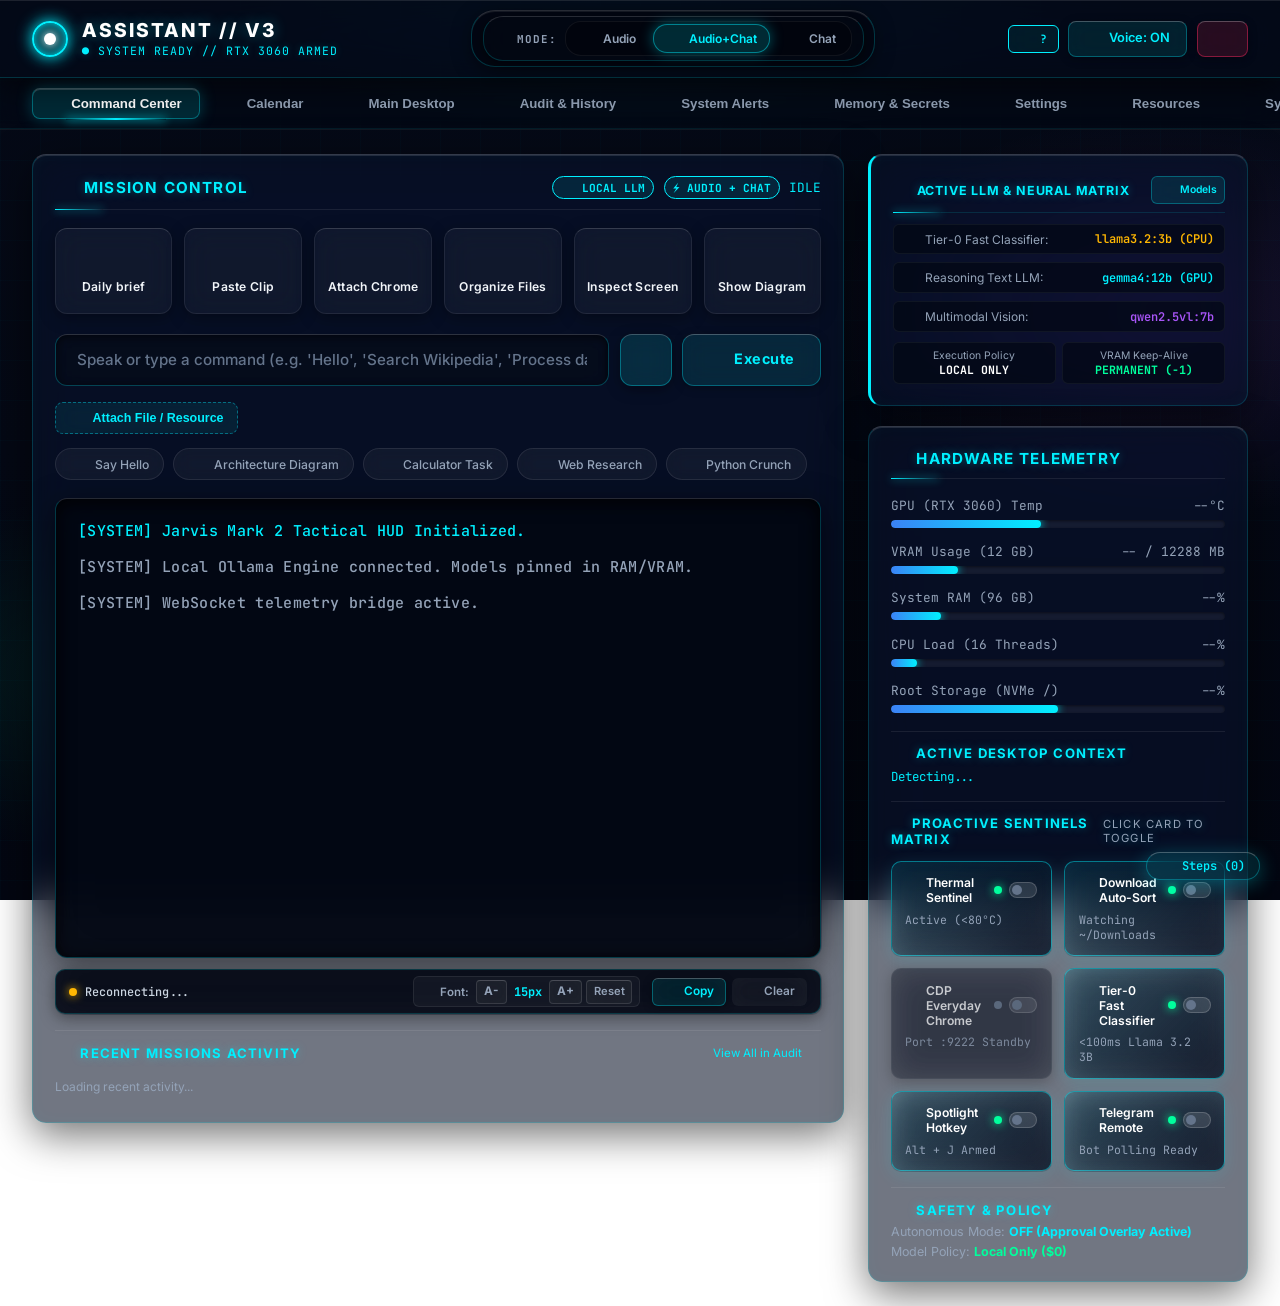
==== commit b634a5ae: "feat: add Jarvis Mark 4 Gen-Z greetings, design documentation API, and calendar clearing functionali" ====
--- a/src/jarvis/ui/web/index.html
+++ b/src/jarvis/ui/web/index.html
@@ -12,6 +12,7 @@
     rel="stylesheet">
   <script src="https://cdn.jsdelivr.net/npm/mermaid@10/dist/mermaid.min.js"></script>
   <script src="https://cdn.jsdelivr.net/npm/lucide@latest/dist/umd/lucide.min.js"></script>
+  <script src="https://cdn.jsdelivr.net/npm/marked/marked.min.js"></script>
   <style>
     /* ==========================================================================
        JARVIS // MARK 2: HIGH-TECH FUTURISTIC GLASSMORPHIC DESIGN SYSTEM
@@ -3387,6 +3388,8 @@
         class="hud-icon"></i> Memory & Secrets</button>
     <button class="tab-btn" id="tab-btn-settings" onclick="switchTab('settings')"><i data-lucide="settings"
         class="hud-icon text-cyan"></i> Settings</button>
+    <button class="tab-btn" id="tab-btn-resources" onclick="switchTab('resources')"><i data-lucide="layers"
+        class="hud-icon text-cyan"></i> Resources</button>
     <button class="tab-btn" id="tab-btn-guide" onclick="switchTab('guide')"><i data-lucide="book-open"
         class="hud-icon"></i> System Manual</button>
   </div>
@@ -3679,6 +3682,49 @@
             </div>
           </div>
 
+          <!-- Active LLM & Neural Settings Container (Mark 4) -->
+          <div class="card" id="active-llm-settings-card" style="border-left: 3px solid var(--neon-cyan);">
+            <div class="card-header" style="padding-bottom: 0.5rem; margin-bottom: 0.65rem; border-bottom: 1px solid rgba(0, 240, 255, 0.12);">
+              <div class="card-title" style="font-size: 0.78rem; text-transform: uppercase; letter-spacing: 0.8px;">
+                <i data-lucide="cpu" class="hud-icon-xs text-cyan"></i> Active LLM &amp; Neural Matrix
+              </div>
+              <button class="btn btn-sm" onclick="switchTab('settings'); setTimeout(() => showSettingsSection('brain'), 50);"
+                style="background: rgba(0, 240, 255, 0.1); border: 1px solid rgba(0, 240, 255, 0.3); color: var(--neon-cyan); font-size: 0.65rem; padding: 0.15rem 0.45rem;">
+                <i data-lucide="sliders" class="hud-icon-xs"></i> Models
+              </button>
+            </div>
+            <div style="display: flex; flex-direction: column; gap: 0.5rem; font-size: 0.75rem;">
+              <div style="display: flex; justify-content: space-between; align-items: center; background: rgba(3, 8, 18, 0.65); padding: 0.4rem 0.65rem; border-radius: 6px; border: 1px solid rgba(255, 255, 255, 0.05);">
+                <span style="color: var(--text-muted); display: flex; align-items: center; gap: 0.35rem;">
+                  <i data-lucide="zap" class="hud-icon-xs text-amber"></i> Tier-0 Fast Classifier:
+                </span>
+                <span id="active-llm-tier0" style="font-family: 'JetBrains Mono', monospace; color: var(--neon-amber); font-weight: 600;">llama3.2:3b (CPU)</span>
+              </div>
+              <div style="display: flex; justify-content: space-between; align-items: center; background: rgba(3, 8, 18, 0.65); padding: 0.4rem 0.65rem; border-radius: 6px; border: 1px solid rgba(255, 255, 255, 0.05);">
+                <span style="color: var(--text-muted); display: flex; align-items: center; gap: 0.35rem;">
+                  <i data-lucide="brain" class="hud-icon-xs text-cyan"></i> Reasoning Text LLM:
+                </span>
+                <span id="active-llm-text" style="font-family: 'JetBrains Mono', monospace; color: var(--neon-cyan); font-weight: 600;">gemma4:12b (GPU)</span>
+              </div>
+              <div style="display: flex; justify-content: space-between; align-items: center; background: rgba(3, 8, 18, 0.65); padding: 0.4rem 0.65rem; border-radius: 6px; border: 1px solid rgba(255, 255, 255, 0.05);">
+                <span style="color: var(--text-muted); display: flex; align-items: center; gap: 0.35rem;">
+                  <i data-lucide="eye" class="hud-icon-xs text-purple"></i> Multimodal Vision:
+                </span>
+                <span id="active-llm-vision" style="font-family: 'JetBrains Mono', monospace; color: var(--neon-purple); font-weight: 600;">qwen2.5vl:7b</span>
+              </div>
+              <div style="display: grid; grid-template-columns: 1fr 1fr; gap: 0.4rem; margin-top: 0.15rem;">
+                <div style="background: rgba(3, 8, 18, 0.65); padding: 0.35rem 0.5rem; border-radius: 6px; border: 1px solid rgba(255, 255, 255, 0.05); text-align: center;">
+                  <div style="font-size: 0.65rem; color: var(--text-muted);">Execution Policy</div>
+                  <div id="active-llm-policy" style="font-family: 'JetBrains Mono', monospace; color: #ffffff; font-weight: 700; font-size: 0.72rem; text-transform: uppercase;">LOCAL ONLY</div>
+                </div>
+                <div style="background: rgba(3, 8, 18, 0.65); padding: 0.35rem 0.5rem; border-radius: 6px; border: 1px solid rgba(255, 255, 255, 0.05); text-align: center;">
+                  <div style="font-size: 0.65rem; color: var(--text-muted);">VRAM Keep-Alive</div>
+                  <div id="active-llm-keepalive" style="font-family: 'JetBrains Mono', monospace; color: var(--neon-green); font-weight: 700; font-size: 0.72rem;">PERMANENT (-1)</div>
+                </div>
+              </div>
+            </div>
+          </div>
+
           <div class="card">
             <div class="card-header">
               <div class="card-title"><i data-lucide="gauge" class="hud-icon-sm text-cyan"></i> Hardware Telemetry</div>
@@ -3905,6 +3951,9 @@
             <div style="display: flex; align-items: center; gap: 0.6rem;">
               <button class="btn btn-cyan btn-sm" onclick="openAddEventModal()"><i data-lucide="plus"
                   class="hud-icon-xs"></i> Add Event / Task</button>
+              <button class="btn btn-sm" onclick="promptClearAllCalendar()"
+                style="background: rgba(255, 51, 102, 0.12); border: 1px solid rgba(255, 51, 102, 0.4); color: #ff6b6b;"
+                title="Wipe all tasks from memory"><i data-lucide="trash-2" class="hud-icon-xs"></i> Clear All Tasks</button>
               <button class="btn btn-sm" onclick="loadCalendar()" style="background: rgba(255,255,255,0.08);"><i
                   data-lucide="refresh-cw" class="hud-icon-xs"></i></button>
             </div>
@@ -4418,6 +4467,16 @@
                     <input type="checkbox" id="settings-handsfree-loop" checked
                       onchange="toggleHandsFreeLoop(this.checked)">
                     <span>Hands-Free Continuous Microphone Loop</span>
+                  </label>
+                  <label
+                    style="display: flex; align-items: center; gap: 0.5rem; cursor: pointer; font-size: 0.8rem; color: #ffffff;">
+                    <input type="checkbox" id="settings-genz-greetings-toggle"
+                      onchange="toggleGenZGreetings(this.checked)">
+                    <span style="display: flex; align-items: center; gap: 0.35rem;">
+                      <i data-lucide="sparkles" class="hud-icon-xs text-amber"></i>
+                      <span>Gen-Z Mode (Slang &amp; Salutations)</span>
+                      <span class="badge" style="font-size: 0.6rem; padding: 0.1rem 0.35rem; background: rgba(255, 170, 0, 0.15); border: 1px solid var(--neon-amber); color: var(--neon-amber); font-family: 'JetBrains Mono', monospace;">SLANG</span>
+                    </span>
                   </label>
                   <div style="margin-left: auto; display: flex; align-items: center; gap: 0.6rem;">
                     <button class="btn btn-cyan btn-sm" onclick="setupUbuntuShortcut()" id="btn-setup-shortcut"
@@ -5421,6 +5480,45 @@
               </div>
             </div>
 
+          </div>
+        </div>
+      </div>
+    </div>
+
+    <!-- TAB: Resources & Technical Design Document (Mark 4) -->
+    <div id="tab-resources" class="tab-content">
+      <div class="card" style="display: flex; flex-direction: column; min-height: 800px;">
+        <div class="card-header" style="flex-wrap: wrap; gap: 0.8rem; border-bottom: 1px solid rgba(0, 240, 255, 0.15); padding-bottom: 0.85rem;">
+          <div style="display: flex; align-items: center; gap: 0.8rem; flex-wrap: wrap;">
+            <div class="card-title" style="margin: 0; font-size: 1rem;">
+              <i data-lucide="layers" class="hud-icon text-cyan"></i>
+              <span>JARVIS Mark 4 // Technical Design Specification</span>
+            </div>
+            <span class="badge" style="background: rgba(0, 240, 255, 0.12); border: 1px solid var(--neon-cyan); color: var(--neon-cyan); font-family: 'JetBrains Mono', monospace; font-size: 0.7rem;">design.md</span>
+            <span class="badge" id="resources-doc-size" style="background: rgba(255, 255, 255, 0.08); border: 1px solid rgba(255, 255, 255, 0.2); color: #ffffff; font-family: 'JetBrains Mono', monospace; font-size: 0.7rem;">Loading...</span>
+          </div>
+          <div style="display: flex; align-items: center; gap: 0.6rem;">
+            <button class="btn btn-sm" onclick="copyDesignDoc()" style="background: rgba(0, 240, 255, 0.1); border: 1px solid var(--neon-cyan); color: var(--neon-cyan);">
+              <i data-lucide="copy" class="hud-icon-xs"></i> Copy Markdown
+            </button>
+            <a href="/api/docs/design" target="_blank" class="btn btn-sm" style="background: rgba(255, 255, 255, 0.08); border: 1px solid rgba(255, 255, 255, 0.2); color: #ffffff; text-decoration: none; display: inline-flex; align-items: center; gap: 0.35rem;">
+              <i data-lucide="external-link" class="hud-icon-xs"></i> JSON API
+            </a>
+            <button class="btn btn-sm" onclick="loadDesignDocument()" style="background: rgba(255,255,255,0.08);"><i data-lucide="refresh-cw" class="hud-icon-xs"></i></button>
+          </div>
+        </div>
+
+        <div class="manual-layout" style="margin-top: 1rem; display: grid; grid-template-columns: 280px minmax(0, 1fr); gap: 1.5rem;">
+          <!-- Left: Table of Contents -->
+          <div class="manual-sidebar" id="resources-toc-list" style="max-height: 750px; overflow-y: auto; display: flex; flex-direction: column; gap: 0.3rem;">
+            <!-- Populated dynamically by buildResourcesTOC() -->
+          </div>
+
+          <!-- Right: Rendered Markdown Content -->
+          <div class="manual-content" style="background: rgba(3, 8, 18, 0.75); border: 1px solid var(--panel-border); border-radius: 8px; padding: 1.5rem 2rem; max-height: 750px; overflow-y: auto;">
+            <div id="resources-markdown-viewer" style="line-height: 1.7; color: var(--text-main); font-size: 0.88rem;">
+              <!-- Rendered design.md content -->
+            </div>
           </div>
         </div>
       </div>
@@ -5705,6 +5803,51 @@
     </div>
   </div>
 
+  <!-- Modal for Double-Confirmation Clearing All Calendar Tasks (Mark 4) -->
+  <div class="modal-overlay" id="calendar-clear-modal" style="display: none; z-index: 99999;">
+    <div class="modal-card" style="max-width: 480px; border-color: #ff3366; box-shadow: 0 0 35px rgba(255, 51, 102, 0.3);">
+      <div style="display: flex; justify-content: space-between; align-items: center; margin-bottom: 0.75rem; border-bottom: 1px solid rgba(255, 51, 102, 0.2); padding-bottom: 0.5rem;">
+        <h3 style="color: #ff3366; display: flex; align-items: center; gap: 0.5rem; margin: 0; font-size: 0.95rem; font-family: 'JetBrains Mono', monospace;">
+          <i data-lucide="trash-2" class="hud-icon-sm" style="color: #ff3366;"></i> CLEAR ALL CALENDAR TASKS
+        </h3>
+        <button class="btn btn-sm" onclick="closeClearCalendarModal()" style="background: rgba(255,255,255,0.08); padding: 0.2rem 0.5rem;"><i data-lucide="x" class="hud-icon-xs"></i></button>
+      </div>
+
+      <!-- Step 1: Initial Warning -->
+      <div id="cal-clear-step1">
+        <p style="font-size: 0.85rem; color: #ffffff; line-height: 1.5; margin-bottom: 1rem;">
+          Are you sure you want to clear all scheduled events and tasks from memory (<code style="color: var(--neon-cyan);">calendar.md</code>)?
+        </p>
+        <div style="background: rgba(255, 51, 102, 0.08); border: 1px solid rgba(255, 51, 102, 0.3); border-radius: 6px; padding: 0.6rem 0.8rem; font-size: 0.75rem; color: #ff99aa; margin-bottom: 1.25rem;">
+          ⚠️ This will remove all pending and completed items across all dates.
+        </div>
+        <div style="display: flex; justify-content: flex-end; gap: 0.6rem;">
+          <button class="btn" style="background: rgba(255,255,255,0.08); color: var(--text-muted);" onclick="closeClearCalendarModal()">Cancel</button>
+          <button class="btn btn-danger" onclick="proceedToClearStep2()">Yes, Proceed to Final Step →</button>
+        </div>
+      </div>
+
+      <!-- Step 2: Final Reconfirmation -->
+      <div id="cal-clear-step2" style="display: none;">
+        <div style="text-align: center; margin-bottom: 1rem;">
+          <div style="width: 48px; height: 48px; border-radius: 50%; background: rgba(255, 51, 102, 0.15); border: 2px solid #ff3366; display: flex; align-items: center; justify-content: center; margin: 0 auto 0.75rem auto;">
+            <i data-lucide="alert-triangle" style="color: #ff3366; width: 24px; height: 24px;"></i>
+          </div>
+          <h4 style="color: #ffffff; font-size: 0.95rem; margin-bottom: 0.4rem;">FINAL RECONFIRMATION</h4>
+          <p style="font-size: 0.8rem; color: var(--text-muted); line-height: 1.4;">
+            This action is <strong>IRREVERSIBLE</strong>. All schedule entries in memory will be permanently erased.
+          </p>
+        </div>
+        <div style="display: flex; justify-content: flex-end; gap: 0.6rem; margin-top: 1.25rem;">
+          <button class="btn" style="background: rgba(255,255,255,0.08); color: var(--text-muted);" onclick="closeClearCalendarModal()">Abort &amp; Keep Tasks</button>
+          <button class="btn btn-danger" style="background: #ff2a5f; border-color: #ff2a5f; color: #ffffff;" onclick="executeClearCalendar()">
+            <i data-lucide="trash-2" class="hud-icon-xs"></i> Confirm &amp; Clear All Now
+          </button>
+        </div>
+      </div>
+    </div>
+  </div>
+
   <!-- Transparent File Viewer Modal (Mark 2) -->
   <div class="modal-overlay" id="file-viewer-modal" style="display: none; z-index: 99999;">
     <div class="modal-card"
@@ -6048,6 +6191,7 @@
         loadBriefSlots();  // Mark 4: multi-slot schedule manager
       }
       if (name === 'errors') loadErrors();
+      if (name === 'resources') loadDesignDocument();
       if (name === 'memory') {
         loadMemory();
       }
@@ -9763,6 +9907,33 @@
           const chunkBadge = document.getElementById('obsidian-chunk-count');
           if (chunkBadge) chunkBadge.innerText = `${data.rag_chunks} Chunks Indexed`;
         }
+
+        // Update Active Neural & LLM Settings Container (Mark 4)
+        const activeTier0El = document.getElementById('active-llm-tier0');
+        if (activeTier0El) {
+          activeTier0El.innerText = data.tier0_enabled ? `${data.tier0_model || 'llama3.2:3b'} (Active)` : 'Disabled (Direct)';
+          activeTier0El.style.color = data.tier0_enabled ? 'var(--neon-amber)' : 'var(--text-muted)';
+        }
+        const activeTextEl = document.getElementById('active-llm-text');
+        if (activeTextEl) {
+          const selText = document.getElementById('sel-text-model');
+          const txtModel = (selText && selText.value) || data.local_text_model || 'gemma4:12b';
+          activeTextEl.innerText = `${txtModel} (Local)`;
+        }
+        const activeVisionEl = document.getElementById('active-llm-vision');
+        if (activeVisionEl) {
+          const selVis = document.getElementById('sel-vision-model');
+          const visModel = (selVis && selVis.value) || data.local_vision_model || 'qwen2.5vl:7b';
+          activeVisionEl.innerText = visModel;
+        }
+        const activePolEl = document.getElementById('active-llm-policy');
+        if (activePolEl && data.policy) {
+          activePolEl.innerText = data.policy.toUpperCase().replace('_', ' ');
+        }
+        const genzToggle = document.getElementById('settings-genz-greetings-toggle');
+        if (genzToggle && typeof data.gen_z_greetings === 'boolean' && genzToggle.checked !== data.gen_z_greetings) {
+          genzToggle.checked = data.gen_z_greetings;
+        }
       } catch (e) { }
       loadErrors();
     }
@@ -10055,8 +10226,158 @@
     }
 
     // =========================================================================
-    // JARVIS MARK 2: Transparent File Viewer Dialog
+    // JARVIS MARK 4: Calendar Clear with Two-Step Confirmation
     // =========================================================================
+    function promptClearAllCalendar() {
+      const modal = document.getElementById('calendar-clear-modal');
+      const step1 = document.getElementById('cal-clear-step1');
+      const step2 = document.getElementById('cal-clear-step2');
+      if (step1) step1.style.display = 'block';
+      if (step2) step2.style.display = 'none';
+      if (modal) modal.style.display = 'flex';
+      renderIcons();
+    }
+
+    function closeClearCalendarModal() {
+      const modal = document.getElementById('calendar-clear-modal');
+      if (modal) modal.style.display = 'none';
+    }
+
+    function proceedToClearStep2() {
+      const step1 = document.getElementById('cal-clear-step1');
+      const step2 = document.getElementById('cal-clear-step2');
+      if (step1) step1.style.display = 'none';
+      if (step2) step2.style.display = 'block';
+      renderIcons();
+    }
+
+    async function executeClearCalendar() {
+      try {
+        const res = await fetch('/api/calendar', {
+          method: 'DELETE'
+        });
+        if (res.ok) {
+          closeClearCalendarModal();
+          playTacticalSfx('success');
+          appendLog('action', '🗑️ Cleared all scheduled events & tasks from memory (calendar.md)');
+          await loadCalendar();
+        } else {
+          alert('Failed to clear calendar events.');
+        }
+      } catch (e) {
+        console.error('Calendar clear error:', e);
+      }
+    }
+
+    // =========================================================================
+    // JARVIS MARK 4: Gen-Z Greetings & Slang Setting
+    // =========================================================================
+    async function toggleGenZGreetings(enabled) {
+      try {
+        const res = await fetch('/api/voice/select', {
+          method: 'POST',
+          headers: { 'Content-Type': 'application/json' },
+          body: JSON.stringify({ gen_z_greetings: enabled })
+        });
+        if (res.ok) {
+          playTacticalSfx('toggle');
+          appendLog('action', `⚡ Gen-Z Slang & Greetings: ${enabled ? 'ENABLED' : 'DISABLED'}`);
+        }
+      } catch (e) {
+        console.error('Gen-Z toggle error:', e);
+      }
+    }
+
+    // =========================================================================
+    // JARVIS MARK 4: Resources & Technical Design Document Viewer
+    // =========================================================================
+    let cachedDesignMarkdown = '';
+
+    function renderBasicMarkdownFallback(md) {
+      if (!md) return '';
+      let html = escapeHtml(md);
+      // Code blocks
+      html = html.replace(/```([a-z]*)\n([\s\S]*?)```/g, '<pre style="background:rgba(2,6,14,0.9);border:1px solid rgba(0,240,255,0.2);border-radius:6px;padding:1rem;overflow-x:auto;margin:1rem 0;font-family:\'JetBrains Mono\',monospace;color:#a6e3a1;"><code>$2</code></pre>');
+      // Inline code
+      html = html.replace(/`([^`]+)`/g, '<code style="background:rgba(0,240,255,0.1);color:var(--neon-cyan);padding:0.15rem 0.35rem;border-radius:4px;font-family:\'JetBrains Mono\',monospace;font-size:0.85em;">$1</code>');
+      // Headers
+      html = html.replace(/^### (.*$)/gim, '<h3 style="color:var(--neon-cyan);margin:1.25rem 0 0.5rem 0;font-size:1.05rem;">$1</h3>');
+      html = html.replace(/^## (.*$)/gim, '<h2 style="color:#ffffff;border-bottom:1px solid rgba(0,240,255,0.2);padding-bottom:0.4rem;margin:1.75rem 0 0.75rem 0;font-size:1.2rem;">$1</h2>');
+      html = html.replace(/^# (.*$)/gim, '<h1 style="color:var(--neon-cyan);font-size:1.5rem;margin:0 0 1rem 0;">$1</h1>');
+      // Bullet lists
+      html = html.replace(/^\* (.*$)/gim, '<li style="margin-left:1.5rem;margin-bottom:0.3rem;">$1</li>');
+      html = html.replace(/^- (.*$)/gim, '<li style="margin-left:1.5rem;margin-bottom:0.3rem;">$1</li>');
+      // Bold & Italic
+      html = html.replace(/\*\*([^*]+)\*\*/g, '<strong style="color:#ffffff;">$1</strong>');
+      html = html.replace(/\*([^*]+)\*/g, '<em>$1</em>');
+      // Paragraphs
+      html = html.replace(/\n\n+/g, '<br><br>');
+      return html;
+    }
+
+    async function loadDesignDocument() {
+      const container = document.getElementById('resources-markdown-viewer');
+      if (!container) return;
+      try {
+        container.innerHTML = '<div style="display:flex;align-items:center;gap:0.75rem;padding:2rem;color:var(--neon-cyan);"><i data-lucide="loader" class="hud-icon spin"></i> Loading Technical Design Specification (design.md)...</div>';
+        renderIcons();
+        const res = await fetch('/api/docs/design');
+        if (!res.ok) throw new Error('Failed to fetch design document');
+        const data = await res.json();
+        cachedDesignMarkdown = data.content;
+
+        if (typeof marked !== 'undefined' && marked.parse) {
+          container.innerHTML = marked.parse(data.content);
+        } else {
+          container.innerHTML = renderBasicMarkdownFallback(data.content);
+        }
+
+        buildResourcesTOC();
+
+        const sizeBadge = document.getElementById('resources-doc-size');
+        if (sizeBadge) sizeBadge.innerText = `${Math.round(data.size_bytes / 1024 * 10) / 10} KB`;
+
+        renderIcons();
+      } catch (e) {
+        container.innerHTML = `<div style="padding:2rem;color:#ff6b6b;"><i data-lucide="alert-triangle" class="hud-icon-sm"></i> Error loading design specification: ${escapeHtml(e.message)}</div>`;
+        renderIcons();
+      }
+    }
+
+    function buildResourcesTOC() {
+      const toc = document.getElementById('resources-toc-list');
+      const container = document.getElementById('resources-markdown-viewer');
+      if (!toc || !container) return;
+      toc.innerHTML = '<div style="font-size:0.75rem;color:var(--text-muted);text-transform:uppercase;font-weight:700;margin-bottom:0.4rem;padding-left:0.5rem;letter-spacing:0.8px;">Table of Contents</div>';
+      const headings = container.querySelectorAll('h1, h2, h3');
+      headings.forEach((h, idx) => {
+        const id = 'spec-sec-' + idx;
+        h.id = id;
+        const btn = document.createElement('button');
+        btn.className = 'manual-nav-btn';
+        btn.style.fontSize = h.tagName === 'H1' ? '0.78rem' : h.tagName === 'H2' ? '0.74rem' : '0.7rem';
+        btn.style.padding = h.tagName === 'H3' ? '0.3rem 0.5rem 0.3rem 1.4rem' : h.tagName === 'H2' ? '0.35rem 0.5rem 0.35rem 0.8rem' : '0.4rem 0.5rem';
+        btn.style.textAlign = 'left';
+        btn.innerText = h.innerText.replace(/^#+\s*/, '');
+        btn.onclick = () => {
+          document.querySelectorAll('#resources-toc-list .manual-nav-btn').forEach(b => b.classList.remove('active'));
+          btn.classList.add('active');
+          h.scrollIntoView({ behavior: 'smooth', block: 'start' });
+        };
+        toc.appendChild(btn);
+      });
+      const firstNav = toc.querySelector('.manual-nav-btn');
+      if (firstNav) firstNav.classList.add('active');
+    }
+
+    function copyDesignDoc() {
+      if (cachedDesignMarkdown) {
+        navigator.clipboard.writeText(cachedDesignMarkdown).then(() => {
+          playTacticalSfx('success');
+          alert('design.md technical specification copied to clipboard!');
+        });
+      }
+    }
     let currentViewerContent = '';
 
     function showFileViewerModal(filename, content, path = '') {
